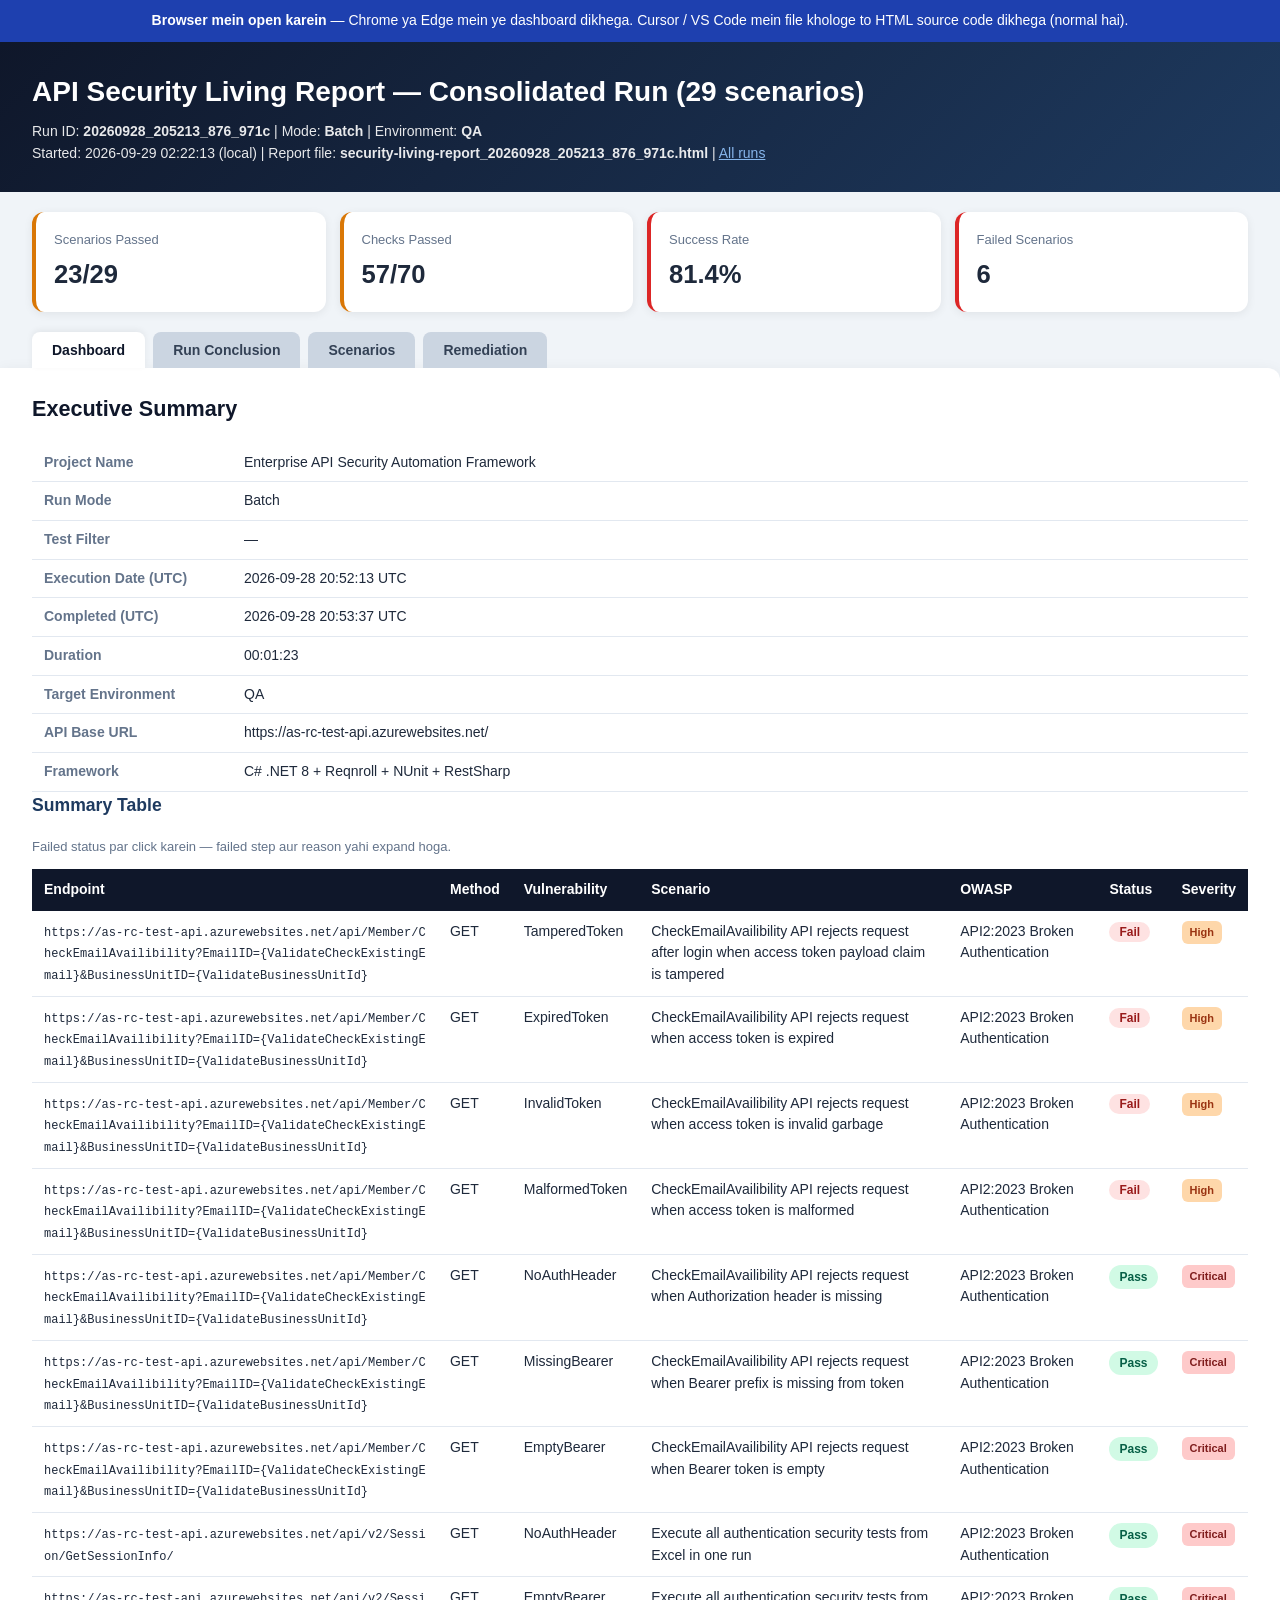
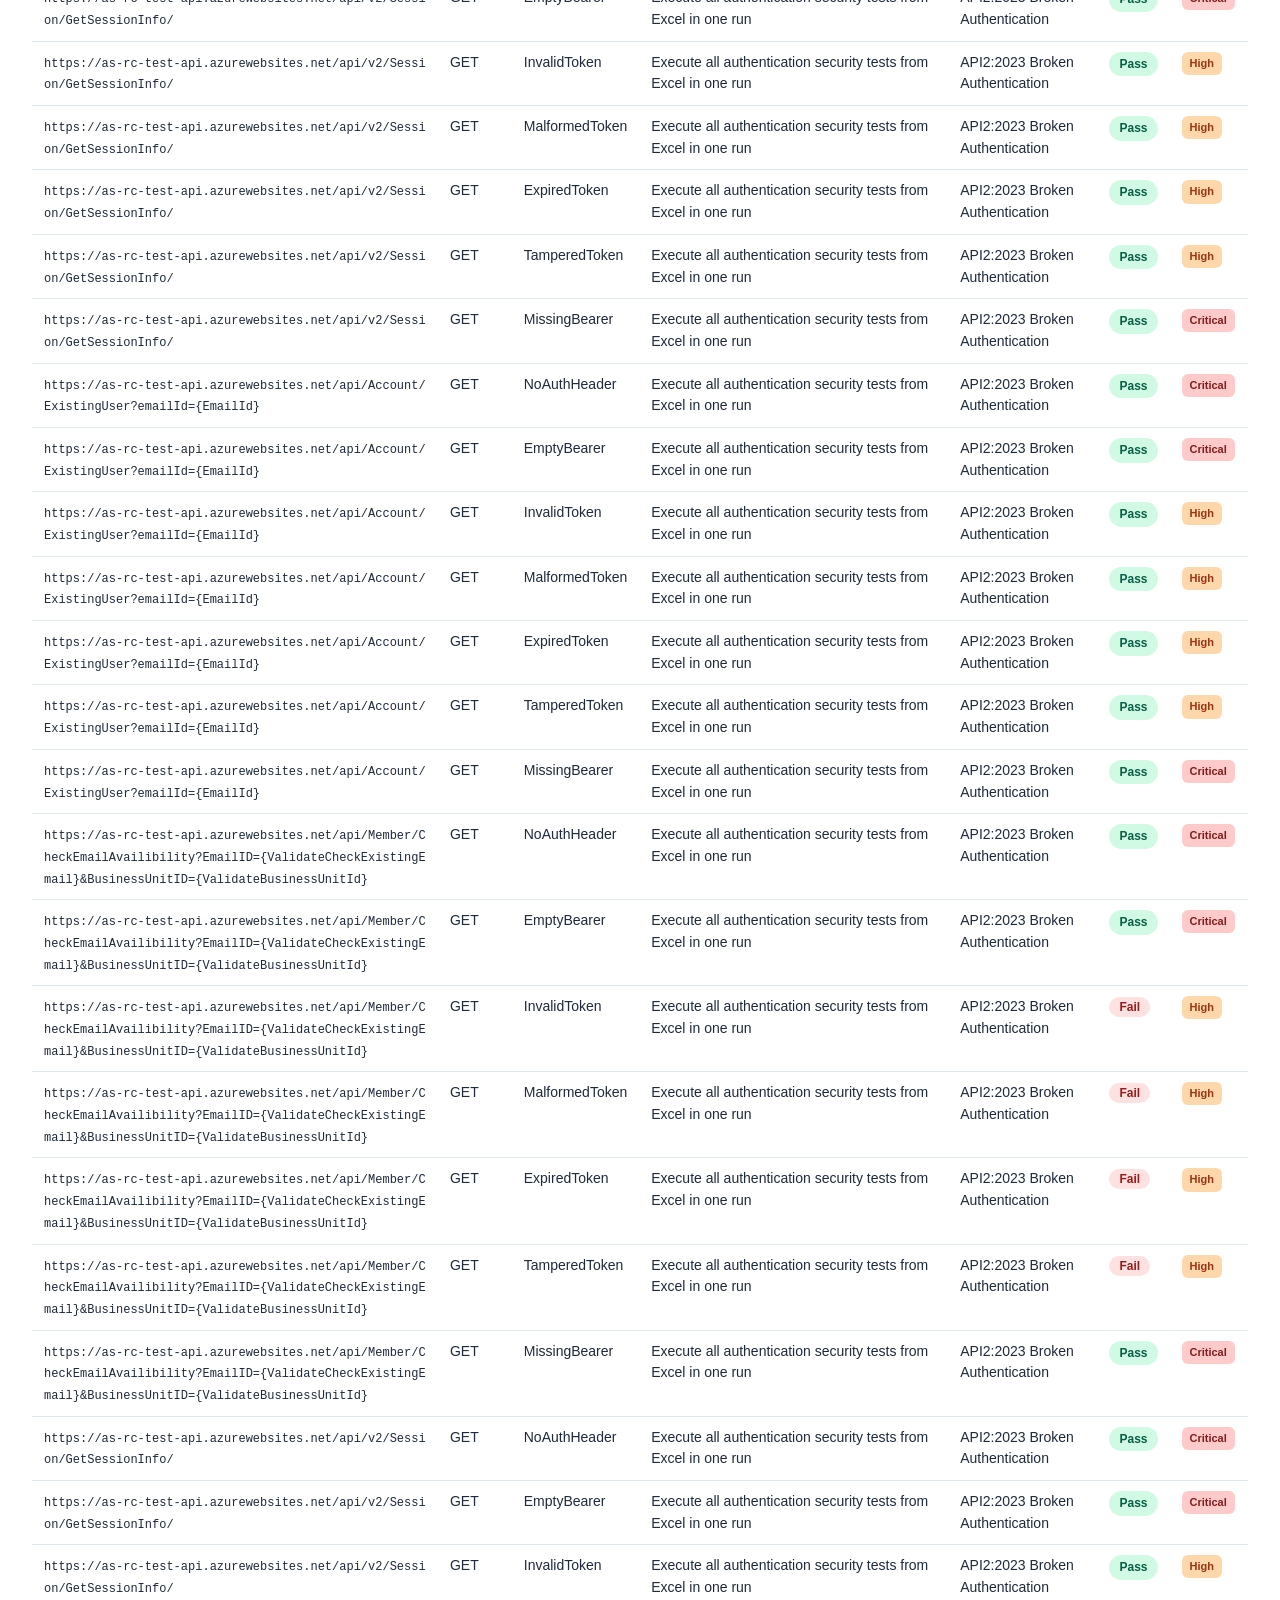
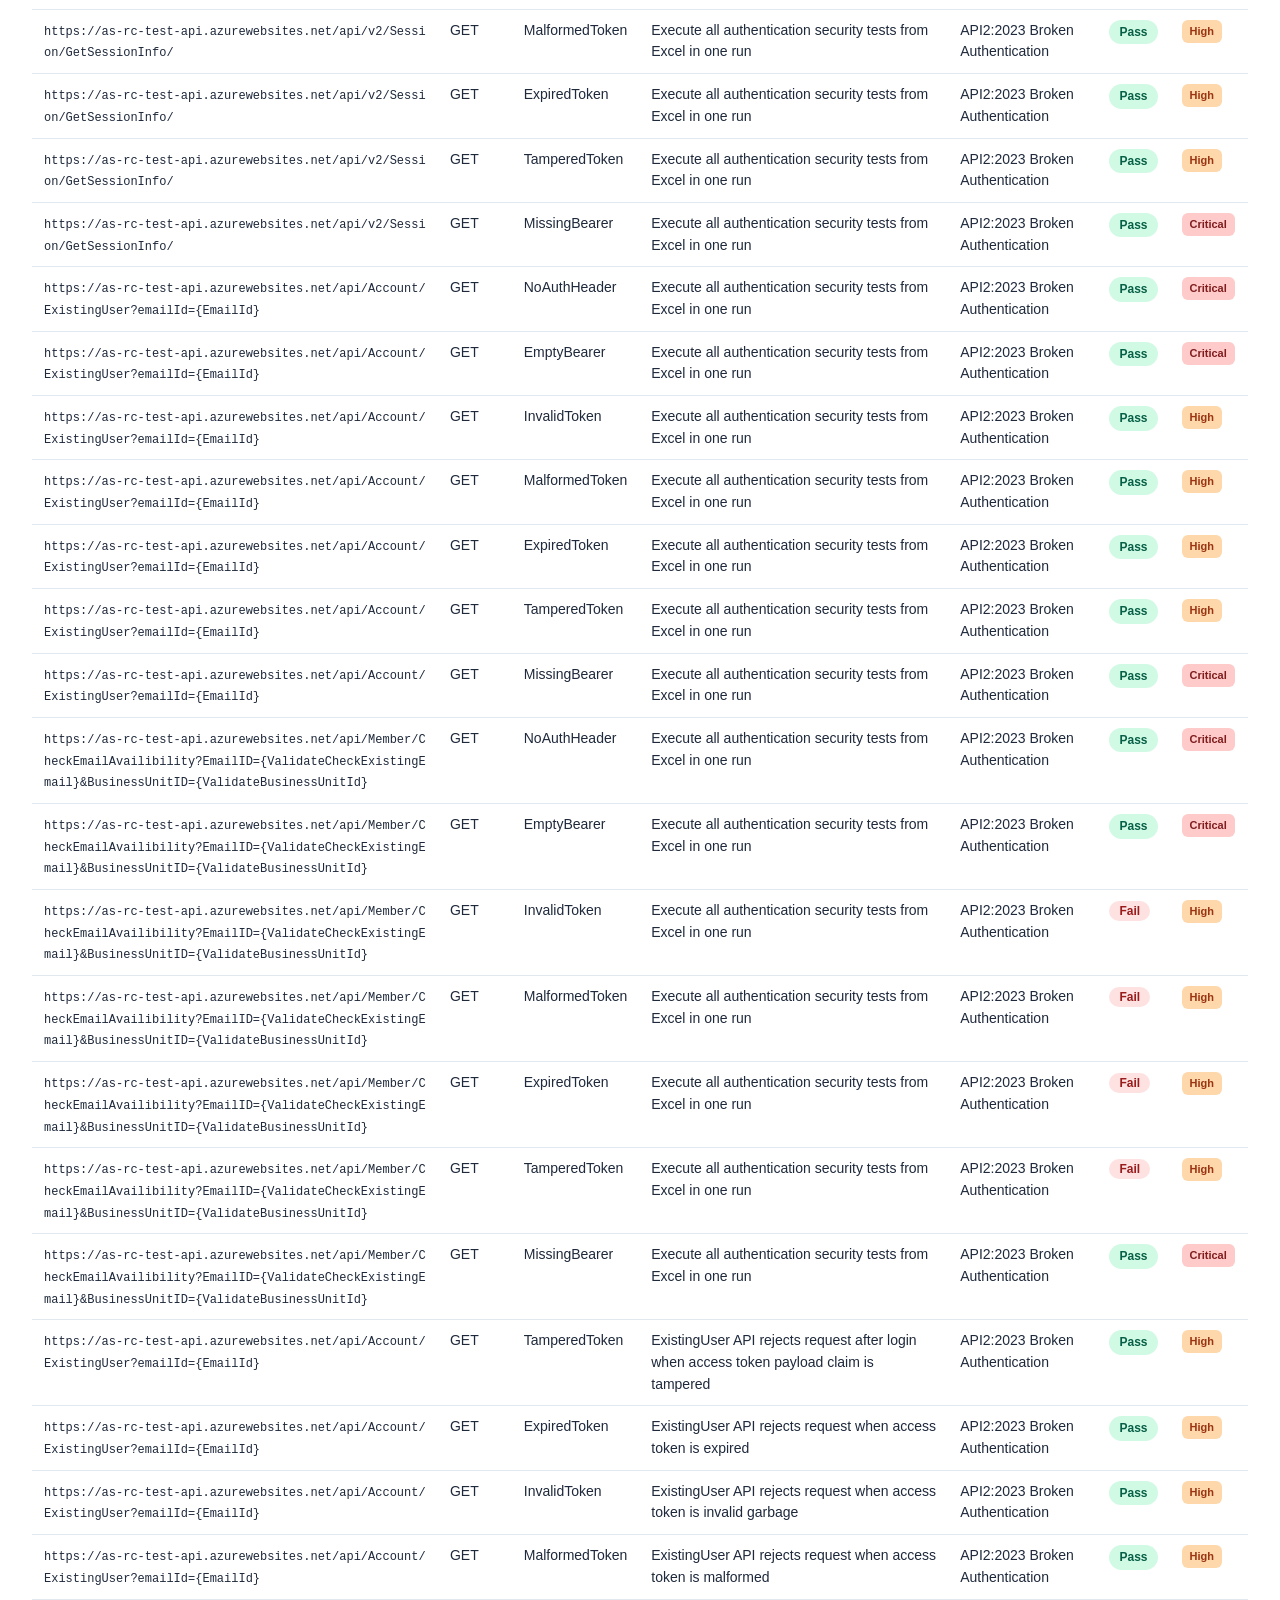
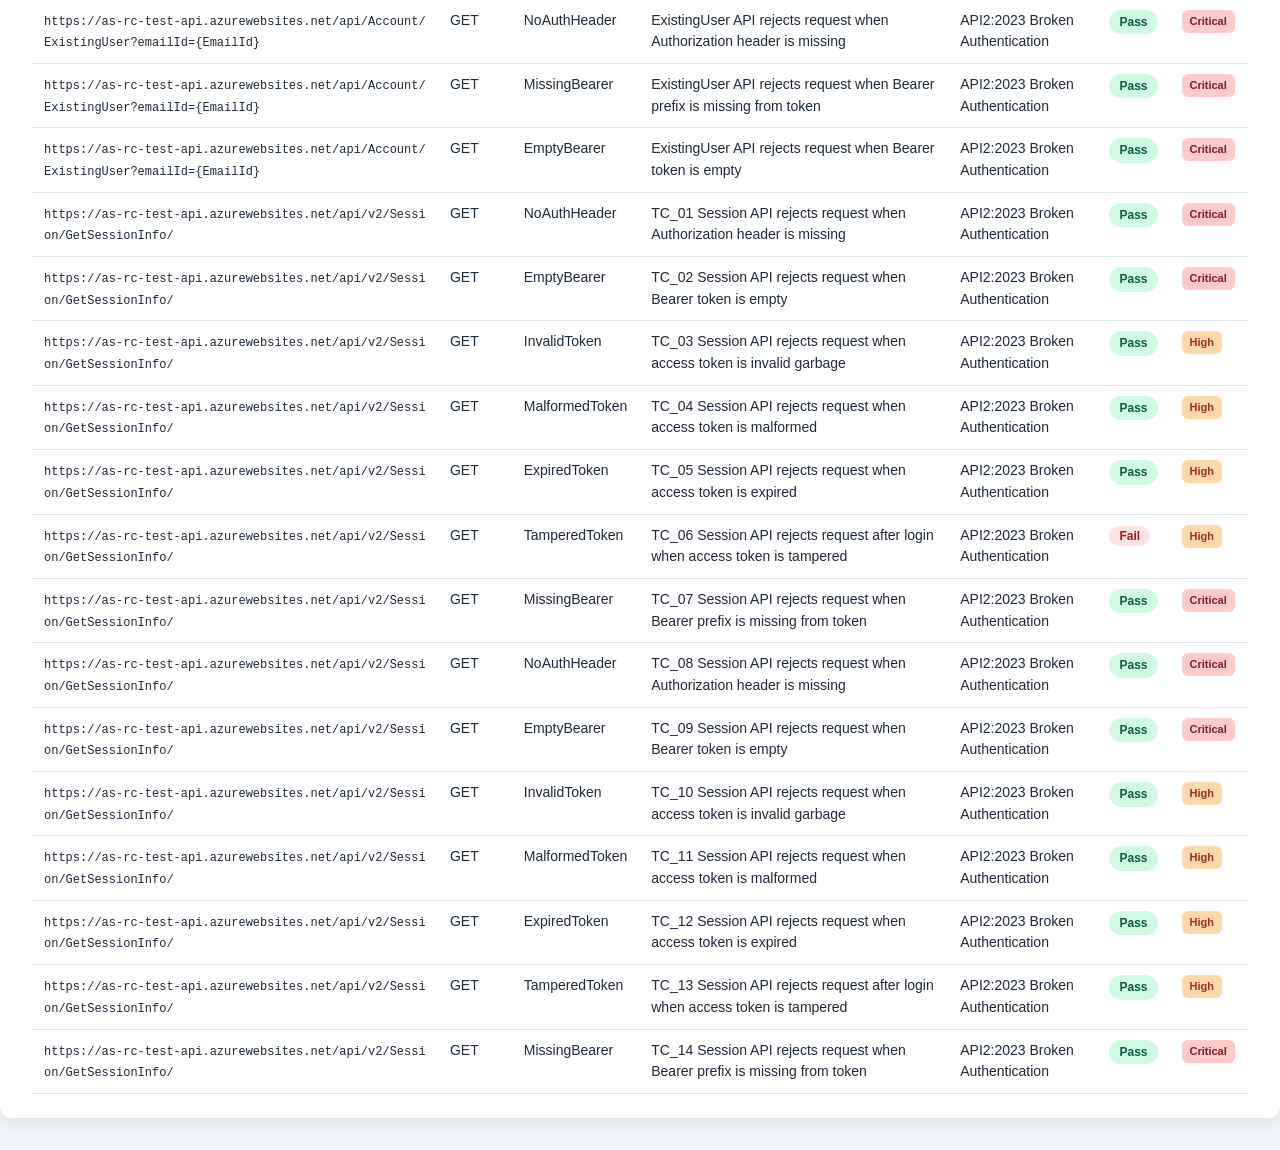
==== Reports/Security/LivingReport/latest.html @ 48eb46ee "fixed: Report templete and status info" ====
<!DOCTYPE html>
<html lang="en">
<head>
<meta charset="utf-8"/>
<meta name="viewport" content="width=device-width, initial-scale=1"/>
<title>Security Living Report — 20260928_205213_876_971c</title>
<style>
  :root { --bg:#f0f4f8; --card:#fff; --text:#1e293b; --muted:#64748b; --pass:#059669; --fail:#dc2626; --warn:#d97706; --border:#e2e8f0; }
  * { box-sizing: border-box; }
  body { font-family: "Segoe UI", Arial, sans-serif; margin: 0; background: var(--bg); color: var(--text); line-height: 1.55; }
  .top-banner { background: #1e40af; color: #fff; padding: 10px 24px; font-size: 14px; text-align: center; }
  .page-header { background: linear-gradient(135deg,#0f172a,#1e3a5f); color: #fff; padding: 28px 32px; }
  .page-header h1 { margin: 0 0 8px; font-size: 1.75rem; }
  .page-header .meta { margin: 0; opacity: .9; font-size: 14px; }
  .cards { display: grid; grid-template-columns: repeat(auto-fit,minmax(160px,1fr)); gap: 14px; padding: 20px 32px; max-width: 1400px; margin: 0 auto; }
  .stat-card { background: var(--card); border-radius: 12px; padding: 18px; box-shadow: 0 2px 10px rgba(0,0,0,.07); border-left: 4px solid var(--border); }
  .stat-card.pass { border-left-color: var(--pass); }
  .stat-card.fail { border-left-color: var(--fail); }
  .stat-card.warn { border-left-color: var(--warn); }
  .stat-card .label { font-size: 13px; color: var(--muted); margin-bottom: 4px; }
  .stat-card .value { font-size: 1.6rem; font-weight: 700; }
  .tabs { display: flex; gap: 8px; padding: 0 32px; max-width: 1400px; margin: 0 auto; flex-wrap: wrap; }
  .tab { border: none; background: #cbd5e1; color: #334155; padding: 10px 20px; border-radius: 8px 8px 0 0; cursor: pointer; font-size: 14px; font-weight: 600; }
  .tab.active { background: var(--card); color: #0f172a; box-shadow: 0 -2px 6px rgba(0,0,0,.06); }
  .panel { display: none; max-width: 1400px; margin: 0 auto 32px; padding: 24px 32px; background: var(--card); border-radius: 0 12px 12px 12px; box-shadow: 0 4px 16px rgba(0,0,0,.08); }
  .panel.active { display: block; }
  h2 { margin-top: 0; color: #0f172a; font-size: 1.35rem; }
  h3 { color: #1e3a5f; font-size: 1.1rem; margin-top: 0; }
  .meta-table, .data-table { width: 100%; border-collapse: collapse; font-size: 14px; }
  .meta-table td { padding: 8px 12px; border-bottom: 1px solid var(--border); }
  .meta-table td:first-child { font-weight: 600; width: 200px; color: var(--muted); }
  .table-wrap { overflow-x: auto; margin-top: 12px; }
  .data-table th { background: #0f172a; color: #fff; padding: 10px 12px; text-align: left; white-space: nowrap; }
  .data-table td { padding: 10px 12px; border-bottom: 1px solid var(--border); vertical-align: top; }
  .data-table tr:hover td { background: #f8fafc; }
  .data-table .endpoint code { font-size: 12px; word-break: break-all; }
  .status-pill { display: inline-block; padding: 3px 10px; border-radius: 999px; font-size: 12px; font-weight: 700; }
  .status-pill.pass { background: #d1fae5; color: #065f46; }
  .status-pill.fail { background: #fee2e2; color: #991b1b; }
  .sev-badge { display: inline-block; padding: 3px 8px; border-radius: 6px; font-size: 11px; font-weight: 700; }
  .sev-badge.critical { background: #fecaca; color: #7f1d1d; }
  .sev-badge.high { background: #fed7aa; color: #9a3412; }
  .sev-badge.medium { background: #fef08a; color: #854d0e; }
  .sev-badge.low { background: #dcfce7; color: #166534; }
  .scenario-card { border: 1px solid var(--border); border-radius: 10px; padding: 16px 20px; margin-bottom: 16px; background: #fafbfc; }
  .scenario-card.fail { border-left: 4px solid var(--fail); }
  .scenario-card.pass { border-left: 4px solid var(--pass); }
  .scenario-meta { list-style: none; padding: 0; margin: 0 0 12px; font-size: 14px; }
  .scenario-meta li { margin: 4px 0; }
  .step-list { margin: 0; padding-left: 20px; font-size: 14px; }
  .step-list li { margin-bottom: 8px; }
  .step-ok::marker { content: "✅ "; }
  .step-fail::marker { content: "❌ "; }
  .result-box { background: #fff; border: 1px solid var(--border); border-radius: 8px; padding: 12px; margin-top: 10px; font-size: 14px; }
  details.remediation-block { border: 1px solid var(--border); border-radius: 10px; margin-bottom: 14px; background: #fff; }
  details.remediation-block summary { cursor: pointer; padding: 14px 18px; font-weight: 600; background: #f1f5f9; border-radius: 10px; }
  details.remediation-block[open] summary { border-radius: 10px 10px 0 0; border-bottom: 1px solid var(--border); }
  details.remediation-block .inner { padding: 16px 18px; }
  pre.code-block { background: #0f172a; color: #e2e8f0; padding: 14px; border-radius: 8px; overflow: auto; font-size: 12px; line-height: 1.45; margin: 8px 0 16px; white-space: pre-wrap; }
  .code-label { font-size: 13px; font-weight: 700; margin: 12px 0 6px; color: var(--muted); }
  .empty-state { color: var(--muted); font-style: italic; padding: 16px; }
  .fail-reason { color: var(--fail); font-size: 13px; margin-top: 4px; display: block; }
  .conclusion-verdict { font-size: 1.2rem; font-weight: 700; margin: 12px 0; }
  .conclusion-footer { margin-top: 24px; color: var(--muted); font-size: 14px; }
  .table-hint { font-size: 13px; color: var(--muted); margin: 0 0 10px; }
  .status-pill.fail-toggle { cursor: pointer; border: none; font-family: inherit; }
  .status-pill.fail-toggle:hover { filter: brightness(0.95); }
  .status-pill.fail-toggle[aria-expanded="true"] { outline: 2px solid #991b1b; }
  .fail-detail-row td { background: #fef2f2; padding: 12px 16px; }
  .fail-detail-box { font-size: 13px; line-height: 1.5; margin: 0; }
  .fail-detail-box dt { font-weight: 600; color: var(--muted); margin-top: 6px; }
  .fail-detail-box dt:first-child { margin-top: 0; }
  .fail-detail-box dd { margin: 2px 0 0; }
</style>
</head>
<body>
<div class="top-banner">
  <strong>Browser mein open karein</strong> — Chrome ya Edge mein ye dashboard dikhega.
  Cursor / VS Code mein file khologe to HTML source code dikhega (normal hai).
</div>
<header class="page-header">
<h1>API Security Living Report — Consolidated Run (29 scenarios)</h1>
<p class="meta">Run ID: <strong>20260928_205213_876_971c</strong> | Mode: <strong>Batch</strong> | Environment: <strong>QA</strong></p>
<p class="meta">Started: 2026-09-29 02:22:13 (local) | Report file: <strong>security-living-report_20260928_205213_876_971c.html</strong> | <a href="index.html" style="color:#93c5fd">All runs</a></p>
</header>
<div class="cards">
<div class="stat-card warn"><div class="label">Scenarios Passed</div><div class="value">23/29</div></div>
<div class="stat-card warn"><div class="label">Checks Passed</div><div class="value">57/70</div></div>
<div class="stat-card fail"><div class="label">Success Rate</div><div class="value">81.4%</div></div>
<div class="stat-card fail"><div class="label">Failed Scenarios</div><div class="value">6</div></div>
</div>
<nav class="tabs" role="tablist">
<button type="button" class="tab active" data-panel="panel-dashboard">Dashboard</button>
<button type="button" class="tab" data-panel="panel-conclusion">Run Conclusion</button>
<button type="button" class="tab" data-panel="panel-scenarios">Scenarios</button>
<button type="button" class="tab" data-panel="panel-remediation">Remediation</button>
</nav>
<section id="panel-dashboard" class="panel active">
<h2>Executive Summary</h2>
<table class="meta-table"><tbody>
<tr><td>Project Name</td><td>Enterprise API Security Automation Framework</td></tr>
<tr><td>Run Mode</td><td>Batch</td></tr>
<tr><td>Test Filter</td><td>—</td></tr>
<tr><td>Execution Date (UTC)</td><td>2026-09-28 20:52:13 UTC</td></tr>
<tr><td>Completed (UTC)</td><td>2026-09-28 20:53:37 UTC</td></tr>
<tr><td>Duration</td><td>00:01:23</td></tr>
<tr><td>Target Environment</td><td>QA</td></tr>
<tr><td>API Base URL</td><td>https://as-rc-test-api.azurewebsites.net/</td></tr>
<tr><td>Framework</td><td>C# .NET 8 + Reqnroll + NUnit + RestSharp</td></tr>
</tbody></table>
<h3>Summary Table</h3>
<p class="table-hint">Failed status par click karein — failed step aur reason yahi expand hoga.</p>
<div class="table-wrap"><table class="data-table"><thead><tr>
<th>Endpoint</th><th>Method</th><th>Vulnerability</th><th>Scenario</th><th>OWASP</th><th>Status</th><th>Severity</th>
</tr></thead><tbody>
<tr class="data-row">
<td class="endpoint"><code>https://as-rc-test-api.azurewebsites.net/api/Member/CheckEmailAvailibility?EmailID={ValidateCheckExistingEmail}&amp;BusinessUnitID={ValidateBusinessUnitId}</code></td>
<td>GET</td>
<td>TamperedToken</td>
<td>CheckEmailAvailibility API rejects request after login when access token payload claim is tampered</td>
<td>API2:2023 Broken Authentication</td>
<td><button type="button" class="status-pill fail fail-toggle" aria-expanded="false" aria-controls="fail-detail-0" data-fail-toggle="fail-detail-0">Fail</button></td>
<td><span class="sev-badge high">High</span></td>
</tr>
<tr id="fail-detail-0" class="fail-detail-row" hidden>
<td colspan="7">
<dl class="fail-detail-box">
<dt>Failed Step</dt><dd>Then all authorization executions should pass</dd>
<dt>Reason</dt><dd>Expected HTTP [401], got 200. Body={&quot;IsAvailableUserEmail&quot;:false,&quot;MemberId&quot;:&quot;46867269-f480-49b0-9459-06a9586250fc&quot;,&quot;IsSameBusinessUnitMemebr&quot;:true}</dd>
<dt>Expected / Actual</dt><dd><code>401/200</code></dd>
</dl></td></tr>
<tr class="data-row">
<td class="endpoint"><code>https://as-rc-test-api.azurewebsites.net/api/Member/CheckEmailAvailibility?EmailID={ValidateCheckExistingEmail}&amp;BusinessUnitID={ValidateBusinessUnitId}</code></td>
<td>GET</td>
<td>ExpiredToken</td>
<td>CheckEmailAvailibility API rejects request when access token is expired</td>
<td>API2:2023 Broken Authentication</td>
<td><button type="button" class="status-pill fail fail-toggle" aria-expanded="false" aria-controls="fail-detail-1" data-fail-toggle="fail-detail-1">Fail</button></td>
<td><span class="sev-badge high">High</span></td>
</tr>
<tr id="fail-detail-1" class="fail-detail-row" hidden>
<td colspan="7">
<dl class="fail-detail-box">
<dt>Failed Step</dt><dd>Then all authorization executions should pass</dd>
<dt>Reason</dt><dd>Expected HTTP [401], got 200. Body={&quot;IsAvailableUserEmail&quot;:false,&quot;MemberId&quot;:&quot;46867269-f480-49b0-9459-06a9586250fc&quot;,&quot;IsSameBusinessUnitMemebr&quot;:true}</dd>
<dt>Expected / Actual</dt><dd><code>401/200</code></dd>
</dl></td></tr>
<tr class="data-row">
<td class="endpoint"><code>https://as-rc-test-api.azurewebsites.net/api/Member/CheckEmailAvailibility?EmailID={ValidateCheckExistingEmail}&amp;BusinessUnitID={ValidateBusinessUnitId}</code></td>
<td>GET</td>
<td>InvalidToken</td>
<td>CheckEmailAvailibility API rejects request when access token is invalid garbage</td>
<td>API2:2023 Broken Authentication</td>
<td><button type="button" class="status-pill fail fail-toggle" aria-expanded="false" aria-controls="fail-detail-2" data-fail-toggle="fail-detail-2">Fail</button></td>
<td><span class="sev-badge high">High</span></td>
</tr>
<tr id="fail-detail-2" class="fail-detail-row" hidden>
<td colspan="7">
<dl class="fail-detail-box">
<dt>Failed Step</dt><dd>Then all authorization executions should pass</dd>
<dt>Reason</dt><dd>Expected HTTP [401], got 200. Body={&quot;IsAvailableUserEmail&quot;:false,&quot;MemberId&quot;:&quot;46867269-f480-49b0-9459-06a9586250fc&quot;,&quot;IsSameBusinessUnitMemebr&quot;:true}</dd>
<dt>Expected / Actual</dt><dd><code>401/200</code></dd>
</dl></td></tr>
<tr class="data-row">
<td class="endpoint"><code>https://as-rc-test-api.azurewebsites.net/api/Member/CheckEmailAvailibility?EmailID={ValidateCheckExistingEmail}&amp;BusinessUnitID={ValidateBusinessUnitId}</code></td>
<td>GET</td>
<td>MalformedToken</td>
<td>CheckEmailAvailibility API rejects request when access token is malformed</td>
<td>API2:2023 Broken Authentication</td>
<td><button type="button" class="status-pill fail fail-toggle" aria-expanded="false" aria-controls="fail-detail-3" data-fail-toggle="fail-detail-3">Fail</button></td>
<td><span class="sev-badge high">High</span></td>
</tr>
<tr id="fail-detail-3" class="fail-detail-row" hidden>
<td colspan="7">
<dl class="fail-detail-box">
<dt>Failed Step</dt><dd>Then all authorization executions should pass</dd>
<dt>Reason</dt><dd>Expected HTTP [401], got 200. Body={&quot;IsAvailableUserEmail&quot;:false,&quot;MemberId&quot;:&quot;46867269-f480-49b0-9459-06a9586250fc&quot;,&quot;IsSameBusinessUnitMemebr&quot;:true}</dd>
<dt>Expected / Actual</dt><dd><code>401/200</code></dd>
</dl></td></tr>
<tr class="data-row">
<td class="endpoint"><code>https://as-rc-test-api.azurewebsites.net/api/Member/CheckEmailAvailibility?EmailID={ValidateCheckExistingEmail}&amp;BusinessUnitID={ValidateBusinessUnitId}</code></td>
<td>GET</td>
<td>NoAuthHeader</td>
<td>CheckEmailAvailibility API rejects request when Authorization header is missing</td>
<td>API2:2023 Broken Authentication</td>
<td><span class="status-pill pass">Pass</span></td>
<td><span class="sev-badge critical">Critical</span></td>
</tr>
<tr class="data-row">
<td class="endpoint"><code>https://as-rc-test-api.azurewebsites.net/api/Member/CheckEmailAvailibility?EmailID={ValidateCheckExistingEmail}&amp;BusinessUnitID={ValidateBusinessUnitId}</code></td>
<td>GET</td>
<td>MissingBearer</td>
<td>CheckEmailAvailibility API rejects request when Bearer prefix is missing from token</td>
<td>API2:2023 Broken Authentication</td>
<td><span class="status-pill pass">Pass</span></td>
<td><span class="sev-badge critical">Critical</span></td>
</tr>
<tr class="data-row">
<td class="endpoint"><code>https://as-rc-test-api.azurewebsites.net/api/Member/CheckEmailAvailibility?EmailID={ValidateCheckExistingEmail}&amp;BusinessUnitID={ValidateBusinessUnitId}</code></td>
<td>GET</td>
<td>EmptyBearer</td>
<td>CheckEmailAvailibility API rejects request when Bearer token is empty</td>
<td>API2:2023 Broken Authentication</td>
<td><span class="status-pill pass">Pass</span></td>
<td><span class="sev-badge critical">Critical</span></td>
</tr>
<tr class="data-row">
<td class="endpoint"><code>https://as-rc-test-api.azurewebsites.net/api/v2/Session/GetSessionInfo/</code></td>
<td>GET</td>
<td>NoAuthHeader</td>
<td>Execute all authentication security tests from Excel in one run</td>
<td>API2:2023 Broken Authentication</td>
<td><span class="status-pill pass">Pass</span></td>
<td><span class="sev-badge critical">Critical</span></td>
</tr>
<tr class="data-row">
<td class="endpoint"><code>https://as-rc-test-api.azurewebsites.net/api/v2/Session/GetSessionInfo/</code></td>
<td>GET</td>
<td>EmptyBearer</td>
<td>Execute all authentication security tests from Excel in one run</td>
<td>API2:2023 Broken Authentication</td>
<td><span class="status-pill pass">Pass</span></td>
<td><span class="sev-badge critical">Critical</span></td>
</tr>
<tr class="data-row">
<td class="endpoint"><code>https://as-rc-test-api.azurewebsites.net/api/v2/Session/GetSessionInfo/</code></td>
<td>GET</td>
<td>InvalidToken</td>
<td>Execute all authentication security tests from Excel in one run</td>
<td>API2:2023 Broken Authentication</td>
<td><span class="status-pill pass">Pass</span></td>
<td><span class="sev-badge high">High</span></td>
</tr>
<tr class="data-row">
<td class="endpoint"><code>https://as-rc-test-api.azurewebsites.net/api/v2/Session/GetSessionInfo/</code></td>
<td>GET</td>
<td>MalformedToken</td>
<td>Execute all authentication security tests from Excel in one run</td>
<td>API2:2023 Broken Authentication</td>
<td><span class="status-pill pass">Pass</span></td>
<td><span class="sev-badge high">High</span></td>
</tr>
<tr class="data-row">
<td class="endpoint"><code>https://as-rc-test-api.azurewebsites.net/api/v2/Session/GetSessionInfo/</code></td>
<td>GET</td>
<td>ExpiredToken</td>
<td>Execute all authentication security tests from Excel in one run</td>
<td>API2:2023 Broken Authentication</td>
<td><span class="status-pill pass">Pass</span></td>
<td><span class="sev-badge high">High</span></td>
</tr>
<tr class="data-row">
<td class="endpoint"><code>https://as-rc-test-api.azurewebsites.net/api/v2/Session/GetSessionInfo/</code></td>
<td>GET</td>
<td>TamperedToken</td>
<td>Execute all authentication security tests from Excel in one run</td>
<td>API2:2023 Broken Authentication</td>
<td><span class="status-pill pass">Pass</span></td>
<td><span class="sev-badge high">High</span></td>
</tr>
<tr class="data-row">
<td class="endpoint"><code>https://as-rc-test-api.azurewebsites.net/api/v2/Session/GetSessionInfo/</code></td>
<td>GET</td>
<td>MissingBearer</td>
<td>Execute all authentication security tests from Excel in one run</td>
<td>API2:2023 Broken Authentication</td>
<td><span class="status-pill pass">Pass</span></td>
<td><span class="sev-badge critical">Critical</span></td>
</tr>
<tr class="data-row">
<td class="endpoint"><code>https://as-rc-test-api.azurewebsites.net/api/Account/ExistingUser?emailId={EmailId}</code></td>
<td>GET</td>
<td>NoAuthHeader</td>
<td>Execute all authentication security tests from Excel in one run</td>
<td>API2:2023 Broken Authentication</td>
<td><span class="status-pill pass">Pass</span></td>
<td><span class="sev-badge critical">Critical</span></td>
</tr>
<tr class="data-row">
<td class="endpoint"><code>https://as-rc-test-api.azurewebsites.net/api/Account/ExistingUser?emailId={EmailId}</code></td>
<td>GET</td>
<td>EmptyBearer</td>
<td>Execute all authentication security tests from Excel in one run</td>
<td>API2:2023 Broken Authentication</td>
<td><span class="status-pill pass">Pass</span></td>
<td><span class="sev-badge critical">Critical</span></td>
</tr>
<tr class="data-row">
<td class="endpoint"><code>https://as-rc-test-api.azurewebsites.net/api/Account/ExistingUser?emailId={EmailId}</code></td>
<td>GET</td>
<td>InvalidToken</td>
<td>Execute all authentication security tests from Excel in one run</td>
<td>API2:2023 Broken Authentication</td>
<td><span class="status-pill pass">Pass</span></td>
<td><span class="sev-badge high">High</span></td>
</tr>
<tr class="data-row">
<td class="endpoint"><code>https://as-rc-test-api.azurewebsites.net/api/Account/ExistingUser?emailId={EmailId}</code></td>
<td>GET</td>
<td>MalformedToken</td>
<td>Execute all authentication security tests from Excel in one run</td>
<td>API2:2023 Broken Authentication</td>
<td><span class="status-pill pass">Pass</span></td>
<td><span class="sev-badge high">High</span></td>
</tr>
<tr class="data-row">
<td class="endpoint"><code>https://as-rc-test-api.azurewebsites.net/api/Account/ExistingUser?emailId={EmailId}</code></td>
<td>GET</td>
<td>ExpiredToken</td>
<td>Execute all authentication security tests from Excel in one run</td>
<td>API2:2023 Broken Authentication</td>
<td><span class="status-pill pass">Pass</span></td>
<td><span class="sev-badge high">High</span></td>
</tr>
<tr class="data-row">
<td class="endpoint"><code>https://as-rc-test-api.azurewebsites.net/api/Account/ExistingUser?emailId={EmailId}</code></td>
<td>GET</td>
<td>TamperedToken</td>
<td>Execute all authentication security tests from Excel in one run</td>
<td>API2:2023 Broken Authentication</td>
<td><span class="status-pill pass">Pass</span></td>
<td><span class="sev-badge high">High</span></td>
</tr>
<tr class="data-row">
<td class="endpoint"><code>https://as-rc-test-api.azurewebsites.net/api/Account/ExistingUser?emailId={EmailId}</code></td>
<td>GET</td>
<td>MissingBearer</td>
<td>Execute all authentication security tests from Excel in one run</td>
<td>API2:2023 Broken Authentication</td>
<td><span class="status-pill pass">Pass</span></td>
<td><span class="sev-badge critical">Critical</span></td>
</tr>
<tr class="data-row">
<td class="endpoint"><code>https://as-rc-test-api.azurewebsites.net/api/Member/CheckEmailAvailibility?EmailID={ValidateCheckExistingEmail}&amp;BusinessUnitID={ValidateBusinessUnitId}</code></td>
<td>GET</td>
<td>NoAuthHeader</td>
<td>Execute all authentication security tests from Excel in one run</td>
<td>API2:2023 Broken Authentication</td>
<td><span class="status-pill pass">Pass</span></td>
<td><span class="sev-badge critical">Critical</span></td>
</tr>
<tr class="data-row">
<td class="endpoint"><code>https://as-rc-test-api.azurewebsites.net/api/Member/CheckEmailAvailibility?EmailID={ValidateCheckExistingEmail}&amp;BusinessUnitID={ValidateBusinessUnitId}</code></td>
<td>GET</td>
<td>EmptyBearer</td>
<td>Execute all authentication security tests from Excel in one run</td>
<td>API2:2023 Broken Authentication</td>
<td><span class="status-pill pass">Pass</span></td>
<td><span class="sev-badge critical">Critical</span></td>
</tr>
<tr class="data-row">
<td class="endpoint"><code>https://as-rc-test-api.azurewebsites.net/api/Member/CheckEmailAvailibility?EmailID={ValidateCheckExistingEmail}&amp;BusinessUnitID={ValidateBusinessUnitId}</code></td>
<td>GET</td>
<td>InvalidToken</td>
<td>Execute all authentication security tests from Excel in one run</td>
<td>API2:2023 Broken Authentication</td>
<td><button type="button" class="status-pill fail fail-toggle" aria-expanded="false" aria-controls="fail-detail-23" data-fail-toggle="fail-detail-23">Fail</button></td>
<td><span class="sev-badge high">High</span></td>
</tr>
<tr id="fail-detail-23" class="fail-detail-row" hidden>
<td colspan="7">
<dl class="fail-detail-box">
<dt>Failed Step</dt><dd>Then all authorization executions should pass</dd>
<dt>Reason</dt><dd>Expected HTTP [401], got 200. Scenario=InvalidToken. Body={&quot;IsAvailableUserEmail&quot;:false,&quot;MemberId&quot;:&quot;46867269-f480-49b0-9459-06a9586250fc&quot;,&quot;IsSameBusinessUnitMemebr&quot;:true}</dd>
<dt>Expected / Actual</dt><dd><code>401/200</code></dd>
</dl></td></tr>
<tr class="data-row">
<td class="endpoint"><code>https://as-rc-test-api.azurewebsites.net/api/Member/CheckEmailAvailibility?EmailID={ValidateCheckExistingEmail}&amp;BusinessUnitID={ValidateBusinessUnitId}</code></td>
<td>GET</td>
<td>MalformedToken</td>
<td>Execute all authentication security tests from Excel in one run</td>
<td>API2:2023 Broken Authentication</td>
<td><button type="button" class="status-pill fail fail-toggle" aria-expanded="false" aria-controls="fail-detail-24" data-fail-toggle="fail-detail-24">Fail</button></td>
<td><span class="sev-badge high">High</span></td>
</tr>
<tr id="fail-detail-24" class="fail-detail-row" hidden>
<td colspan="7">
<dl class="fail-detail-box">
<dt>Failed Step</dt><dd>Then all authorization executions should pass</dd>
<dt>Reason</dt><dd>Expected HTTP [401], got 200. Scenario=InvalidToken. Body={&quot;IsAvailableUserEmail&quot;:false,&quot;MemberId&quot;:&quot;46867269-f480-49b0-9459-06a9586250fc&quot;,&quot;IsSameBusinessUnitMemebr&quot;:true}</dd>
<dt>Expected / Actual</dt><dd><code>401/200</code></dd>
<dt>Detail</dt><dd>Expected HTTP [401], got 200. Scenario=MalformedToken. Body={&quot;IsAvailableUserEmail&quot;:false,&quot;MemberId&quot;:&quot;46867269-f480-49b0-9459-06a9586250fc&quot;,&quot;IsSameBusinessUnitMemebr&quot;:true}</dd>
</dl></td></tr>
<tr class="data-row">
<td class="endpoint"><code>https://as-rc-test-api.azurewebsites.net/api/Member/CheckEmailAvailibility?EmailID={ValidateCheckExistingEmail}&amp;BusinessUnitID={ValidateBusinessUnitId}</code></td>
<td>GET</td>
<td>ExpiredToken</td>
<td>Execute all authentication security tests from Excel in one run</td>
<td>API2:2023 Broken Authentication</td>
<td><button type="button" class="status-pill fail fail-toggle" aria-expanded="false" aria-controls="fail-detail-25" data-fail-toggle="fail-detail-25">Fail</button></td>
<td><span class="sev-badge high">High</span></td>
</tr>
<tr id="fail-detail-25" class="fail-detail-row" hidden>
<td colspan="7">
<dl class="fail-detail-box">
<dt>Failed Step</dt><dd>Then all authorization executions should pass</dd>
<dt>Reason</dt><dd>Expected HTTP [401], got 200. Scenario=InvalidToken. Body={&quot;IsAvailableUserEmail&quot;:false,&quot;MemberId&quot;:&quot;46867269-f480-49b0-9459-06a9586250fc&quot;,&quot;IsSameBusinessUnitMemebr&quot;:true}</dd>
<dt>Expected / Actual</dt><dd><code>401/200</code></dd>
<dt>Detail</dt><dd>Expected HTTP [401], got 200. Scenario=ExpiredToken. Body={&quot;IsAvailableUserEmail&quot;:false,&quot;MemberId&quot;:&quot;46867269-f480-49b0-9459-06a9586250fc&quot;,&quot;IsSameBusinessUnitMemebr&quot;:true}</dd>
</dl></td></tr>
<tr class="data-row">
<td class="endpoint"><code>https://as-rc-test-api.azurewebsites.net/api/Member/CheckEmailAvailibility?EmailID={ValidateCheckExistingEmail}&amp;BusinessUnitID={ValidateBusinessUnitId}</code></td>
<td>GET</td>
<td>TamperedToken</td>
<td>Execute all authentication security tests from Excel in one run</td>
<td>API2:2023 Broken Authentication</td>
<td><button type="button" class="status-pill fail fail-toggle" aria-expanded="false" aria-controls="fail-detail-26" data-fail-toggle="fail-detail-26">Fail</button></td>
<td><span class="sev-badge high">High</span></td>
</tr>
<tr id="fail-detail-26" class="fail-detail-row" hidden>
<td colspan="7">
<dl class="fail-detail-box">
<dt>Failed Step</dt><dd>Then all authorization executions should pass</dd>
<dt>Reason</dt><dd>Expected HTTP [401], got 200. Scenario=InvalidToken. Body={&quot;IsAvailableUserEmail&quot;:false,&quot;MemberId&quot;:&quot;46867269-f480-49b0-9459-06a9586250fc&quot;,&quot;IsSameBusinessUnitMemebr&quot;:true}</dd>
<dt>Expected / Actual</dt><dd><code>401/200</code></dd>
<dt>Detail</dt><dd>Expected HTTP [401], got 200. Scenario=TamperedToken. Body={&quot;IsAvailableUserEmail&quot;:false,&quot;MemberId&quot;:&quot;46867269-f480-49b0-9459-06a9586250fc&quot;,&quot;IsSameBusinessUnitMemebr&quot;:true}</dd>
</dl></td></tr>
<tr class="data-row">
<td class="endpoint"><code>https://as-rc-test-api.azurewebsites.net/api/Member/CheckEmailAvailibility?EmailID={ValidateCheckExistingEmail}&amp;BusinessUnitID={ValidateBusinessUnitId}</code></td>
<td>GET</td>
<td>MissingBearer</td>
<td>Execute all authentication security tests from Excel in one run</td>
<td>API2:2023 Broken Authentication</td>
<td><span class="status-pill pass">Pass</span></td>
<td><span class="sev-badge critical">Critical</span></td>
</tr>
<tr class="data-row">
<td class="endpoint"><code>https://as-rc-test-api.azurewebsites.net/api/v2/Session/GetSessionInfo/</code></td>
<td>GET</td>
<td>NoAuthHeader</td>
<td>Execute all authentication security tests from Excel in one run</td>
<td>API2:2023 Broken Authentication</td>
<td><span class="status-pill pass">Pass</span></td>
<td><span class="sev-badge critical">Critical</span></td>
</tr>
<tr class="data-row">
<td class="endpoint"><code>https://as-rc-test-api.azurewebsites.net/api/v2/Session/GetSessionInfo/</code></td>
<td>GET</td>
<td>EmptyBearer</td>
<td>Execute all authentication security tests from Excel in one run</td>
<td>API2:2023 Broken Authentication</td>
<td><span class="status-pill pass">Pass</span></td>
<td><span class="sev-badge critical">Critical</span></td>
</tr>
<tr class="data-row">
<td class="endpoint"><code>https://as-rc-test-api.azurewebsites.net/api/v2/Session/GetSessionInfo/</code></td>
<td>GET</td>
<td>InvalidToken</td>
<td>Execute all authentication security tests from Excel in one run</td>
<td>API2:2023 Broken Authentication</td>
<td><span class="status-pill pass">Pass</span></td>
<td><span class="sev-badge high">High</span></td>
</tr>
<tr class="data-row">
<td class="endpoint"><code>https://as-rc-test-api.azurewebsites.net/api/v2/Session/GetSessionInfo/</code></td>
<td>GET</td>
<td>MalformedToken</td>
<td>Execute all authentication security tests from Excel in one run</td>
<td>API2:2023 Broken Authentication</td>
<td><span class="status-pill pass">Pass</span></td>
<td><span class="sev-badge high">High</span></td>
</tr>
<tr class="data-row">
<td class="endpoint"><code>https://as-rc-test-api.azurewebsites.net/api/v2/Session/GetSessionInfo/</code></td>
<td>GET</td>
<td>ExpiredToken</td>
<td>Execute all authentication security tests from Excel in one run</td>
<td>API2:2023 Broken Authentication</td>
<td><span class="status-pill pass">Pass</span></td>
<td><span class="sev-badge high">High</span></td>
</tr>
<tr class="data-row">
<td class="endpoint"><code>https://as-rc-test-api.azurewebsites.net/api/v2/Session/GetSessionInfo/</code></td>
<td>GET</td>
<td>TamperedToken</td>
<td>Execute all authentication security tests from Excel in one run</td>
<td>API2:2023 Broken Authentication</td>
<td><span class="status-pill pass">Pass</span></td>
<td><span class="sev-badge high">High</span></td>
</tr>
<tr class="data-row">
<td class="endpoint"><code>https://as-rc-test-api.azurewebsites.net/api/v2/Session/GetSessionInfo/</code></td>
<td>GET</td>
<td>MissingBearer</td>
<td>Execute all authentication security tests from Excel in one run</td>
<td>API2:2023 Broken Authentication</td>
<td><span class="status-pill pass">Pass</span></td>
<td><span class="sev-badge critical">Critical</span></td>
</tr>
<tr class="data-row">
<td class="endpoint"><code>https://as-rc-test-api.azurewebsites.net/api/Account/ExistingUser?emailId={EmailId}</code></td>
<td>GET</td>
<td>NoAuthHeader</td>
<td>Execute all authentication security tests from Excel in one run</td>
<td>API2:2023 Broken Authentication</td>
<td><span class="status-pill pass">Pass</span></td>
<td><span class="sev-badge critical">Critical</span></td>
</tr>
<tr class="data-row">
<td class="endpoint"><code>https://as-rc-test-api.azurewebsites.net/api/Account/ExistingUser?emailId={EmailId}</code></td>
<td>GET</td>
<td>EmptyBearer</td>
<td>Execute all authentication security tests from Excel in one run</td>
<td>API2:2023 Broken Authentication</td>
<td><span class="status-pill pass">Pass</span></td>
<td><span class="sev-badge critical">Critical</span></td>
</tr>
<tr class="data-row">
<td class="endpoint"><code>https://as-rc-test-api.azurewebsites.net/api/Account/ExistingUser?emailId={EmailId}</code></td>
<td>GET</td>
<td>InvalidToken</td>
<td>Execute all authentication security tests from Excel in one run</td>
<td>API2:2023 Broken Authentication</td>
<td><span class="status-pill pass">Pass</span></td>
<td><span class="sev-badge high">High</span></td>
</tr>
<tr class="data-row">
<td class="endpoint"><code>https://as-rc-test-api.azurewebsites.net/api/Account/ExistingUser?emailId={EmailId}</code></td>
<td>GET</td>
<td>MalformedToken</td>
<td>Execute all authentication security tests from Excel in one run</td>
<td>API2:2023 Broken Authentication</td>
<td><span class="status-pill pass">Pass</span></td>
<td><span class="sev-badge high">High</span></td>
</tr>
<tr class="data-row">
<td class="endpoint"><code>https://as-rc-test-api.azurewebsites.net/api/Account/ExistingUser?emailId={EmailId}</code></td>
<td>GET</td>
<td>ExpiredToken</td>
<td>Execute all authentication security tests from Excel in one run</td>
<td>API2:2023 Broken Authentication</td>
<td><span class="status-pill pass">Pass</span></td>
<td><span class="sev-badge high">High</span></td>
</tr>
<tr class="data-row">
<td class="endpoint"><code>https://as-rc-test-api.azurewebsites.net/api/Account/ExistingUser?emailId={EmailId}</code></td>
<td>GET</td>
<td>TamperedToken</td>
<td>Execute all authentication security tests from Excel in one run</td>
<td>API2:2023 Broken Authentication</td>
<td><span class="status-pill pass">Pass</span></td>
<td><span class="sev-badge high">High</span></td>
</tr>
<tr class="data-row">
<td class="endpoint"><code>https://as-rc-test-api.azurewebsites.net/api/Account/ExistingUser?emailId={EmailId}</code></td>
<td>GET</td>
<td>MissingBearer</td>
<td>Execute all authentication security tests from Excel in one run</td>
<td>API2:2023 Broken Authentication</td>
<td><span class="status-pill pass">Pass</span></td>
<td><span class="sev-badge critical">Critical</span></td>
</tr>
<tr class="data-row">
<td class="endpoint"><code>https://as-rc-test-api.azurewebsites.net/api/Member/CheckEmailAvailibility?EmailID={ValidateCheckExistingEmail}&amp;BusinessUnitID={ValidateBusinessUnitId}</code></td>
<td>GET</td>
<td>NoAuthHeader</td>
<td>Execute all authentication security tests from Excel in one run</td>
<td>API2:2023 Broken Authentication</td>
<td><span class="status-pill pass">Pass</span></td>
<td><span class="sev-badge critical">Critical</span></td>
</tr>
<tr class="data-row">
<td class="endpoint"><code>https://as-rc-test-api.azurewebsites.net/api/Member/CheckEmailAvailibility?EmailID={ValidateCheckExistingEmail}&amp;BusinessUnitID={ValidateBusinessUnitId}</code></td>
<td>GET</td>
<td>EmptyBearer</td>
<td>Execute all authentication security tests from Excel in one run</td>
<td>API2:2023 Broken Authentication</td>
<td><span class="status-pill pass">Pass</span></td>
<td><span class="sev-badge critical">Critical</span></td>
</tr>
<tr class="data-row">
<td class="endpoint"><code>https://as-rc-test-api.azurewebsites.net/api/Member/CheckEmailAvailibility?EmailID={ValidateCheckExistingEmail}&amp;BusinessUnitID={ValidateBusinessUnitId}</code></td>
<td>GET</td>
<td>InvalidToken</td>
<td>Execute all authentication security tests from Excel in one run</td>
<td>API2:2023 Broken Authentication</td>
<td><button type="button" class="status-pill fail fail-toggle" aria-expanded="false" aria-controls="fail-detail-44" data-fail-toggle="fail-detail-44">Fail</button></td>
<td><span class="sev-badge high">High</span></td>
</tr>
<tr id="fail-detail-44" class="fail-detail-row" hidden>
<td colspan="7">
<dl class="fail-detail-box">
<dt>Failed Step</dt><dd>Then all authorization executions should pass</dd>
<dt>Reason</dt><dd>Expected HTTP [401], got 200. Scenario=InvalidToken. Body={&quot;IsAvailableUserEmail&quot;:false,&quot;MemberId&quot;:&quot;46867269-f480-49b0-9459-06a9586250fc&quot;,&quot;IsSameBusinessUnitMemebr&quot;:true}</dd>
<dt>Expected / Actual</dt><dd><code>401/200</code></dd>
</dl></td></tr>
<tr class="data-row">
<td class="endpoint"><code>https://as-rc-test-api.azurewebsites.net/api/Member/CheckEmailAvailibility?EmailID={ValidateCheckExistingEmail}&amp;BusinessUnitID={ValidateBusinessUnitId}</code></td>
<td>GET</td>
<td>MalformedToken</td>
<td>Execute all authentication security tests from Excel in one run</td>
<td>API2:2023 Broken Authentication</td>
<td><button type="button" class="status-pill fail fail-toggle" aria-expanded="false" aria-controls="fail-detail-45" data-fail-toggle="fail-detail-45">Fail</button></td>
<td><span class="sev-badge high">High</span></td>
</tr>
<tr id="fail-detail-45" class="fail-detail-row" hidden>
<td colspan="7">
<dl class="fail-detail-box">
<dt>Failed Step</dt><dd>Then all authorization executions should pass</dd>
<dt>Reason</dt><dd>Expected HTTP [401], got 200. Scenario=InvalidToken. Body={&quot;IsAvailableUserEmail&quot;:false,&quot;MemberId&quot;:&quot;46867269-f480-49b0-9459-06a9586250fc&quot;,&quot;IsSameBusinessUnitMemebr&quot;:true}</dd>
<dt>Expected / Actual</dt><dd><code>401/200</code></dd>
<dt>Detail</dt><dd>Expected HTTP [401], got 200. Scenario=MalformedToken. Body={&quot;IsAvailableUserEmail&quot;:false,&quot;MemberId&quot;:&quot;46867269-f480-49b0-9459-06a9586250fc&quot;,&quot;IsSameBusinessUnitMemebr&quot;:true}</dd>
</dl></td></tr>
<tr class="data-row">
<td class="endpoint"><code>https://as-rc-test-api.azurewebsites.net/api/Member/CheckEmailAvailibility?EmailID={ValidateCheckExistingEmail}&amp;BusinessUnitID={ValidateBusinessUnitId}</code></td>
<td>GET</td>
<td>ExpiredToken</td>
<td>Execute all authentication security tests from Excel in one run</td>
<td>API2:2023 Broken Authentication</td>
<td><button type="button" class="status-pill fail fail-toggle" aria-expanded="false" aria-controls="fail-detail-46" data-fail-toggle="fail-detail-46">Fail</button></td>
<td><span class="sev-badge high">High</span></td>
</tr>
<tr id="fail-detail-46" class="fail-detail-row" hidden>
<td colspan="7">
<dl class="fail-detail-box">
<dt>Failed Step</dt><dd>Then all authorization executions should pass</dd>
<dt>Reason</dt><dd>Expected HTTP [401], got 200. Scenario=InvalidToken. Body={&quot;IsAvailableUserEmail&quot;:false,&quot;MemberId&quot;:&quot;46867269-f480-49b0-9459-06a9586250fc&quot;,&quot;IsSameBusinessUnitMemebr&quot;:true}</dd>
<dt>Expected / Actual</dt><dd><code>401/200</code></dd>
<dt>Detail</dt><dd>Expected HTTP [401], got 200. Scenario=ExpiredToken. Body={&quot;IsAvailableUserEmail&quot;:false,&quot;MemberId&quot;:&quot;46867269-f480-49b0-9459-06a9586250fc&quot;,&quot;IsSameBusinessUnitMemebr&quot;:true}</dd>
</dl></td></tr>
<tr class="data-row">
<td class="endpoint"><code>https://as-rc-test-api.azurewebsites.net/api/Member/CheckEmailAvailibility?EmailID={ValidateCheckExistingEmail}&amp;BusinessUnitID={ValidateBusinessUnitId}</code></td>
<td>GET</td>
<td>TamperedToken</td>
<td>Execute all authentication security tests from Excel in one run</td>
<td>API2:2023 Broken Authentication</td>
<td><button type="button" class="status-pill fail fail-toggle" aria-expanded="false" aria-controls="fail-detail-47" data-fail-toggle="fail-detail-47">Fail</button></td>
<td><span class="sev-badge high">High</span></td>
</tr>
<tr id="fail-detail-47" class="fail-detail-row" hidden>
<td colspan="7">
<dl class="fail-detail-box">
<dt>Failed Step</dt><dd>Then all authorization executions should pass</dd>
<dt>Reason</dt><dd>Expected HTTP [401], got 200. Scenario=InvalidToken. Body={&quot;IsAvailableUserEmail&quot;:false,&quot;MemberId&quot;:&quot;46867269-f480-49b0-9459-06a9586250fc&quot;,&quot;IsSameBusinessUnitMemebr&quot;:true}</dd>
<dt>Expected / Actual</dt><dd><code>401/200</code></dd>
<dt>Detail</dt><dd>Expected HTTP [401], got 200. Scenario=TamperedToken. Body={&quot;IsAvailableUserEmail&quot;:false,&quot;MemberId&quot;:&quot;46867269-f480-49b0-9459-06a9586250fc&quot;,&quot;IsSameBusinessUnitMemebr&quot;:true}</dd>
</dl></td></tr>
<tr class="data-row">
<td class="endpoint"><code>https://as-rc-test-api.azurewebsites.net/api/Member/CheckEmailAvailibility?EmailID={ValidateCheckExistingEmail}&amp;BusinessUnitID={ValidateBusinessUnitId}</code></td>
<td>GET</td>
<td>MissingBearer</td>
<td>Execute all authentication security tests from Excel in one run</td>
<td>API2:2023 Broken Authentication</td>
<td><span class="status-pill pass">Pass</span></td>
<td><span class="sev-badge critical">Critical</span></td>
</tr>
<tr class="data-row">
<td class="endpoint"><code>https://as-rc-test-api.azurewebsites.net/api/Account/ExistingUser?emailId={EmailId}</code></td>
<td>GET</td>
<td>TamperedToken</td>
<td>ExistingUser API rejects request after login when access token payload claim is tampered</td>
<td>API2:2023 Broken Authentication</td>
<td><span class="status-pill pass">Pass</span></td>
<td><span class="sev-badge high">High</span></td>
</tr>
<tr class="data-row">
<td class="endpoint"><code>https://as-rc-test-api.azurewebsites.net/api/Account/ExistingUser?emailId={EmailId}</code></td>
<td>GET</td>
<td>ExpiredToken</td>
<td>ExistingUser API rejects request when access token is expired</td>
<td>API2:2023 Broken Authentication</td>
<td><span class="status-pill pass">Pass</span></td>
<td><span class="sev-badge high">High</span></td>
</tr>
<tr class="data-row">
<td class="endpoint"><code>https://as-rc-test-api.azurewebsites.net/api/Account/ExistingUser?emailId={EmailId}</code></td>
<td>GET</td>
<td>InvalidToken</td>
<td>ExistingUser API rejects request when access token is invalid garbage</td>
<td>API2:2023 Broken Authentication</td>
<td><span class="status-pill pass">Pass</span></td>
<td><span class="sev-badge high">High</span></td>
</tr>
<tr class="data-row">
<td class="endpoint"><code>https://as-rc-test-api.azurewebsites.net/api/Account/ExistingUser?emailId={EmailId}</code></td>
<td>GET</td>
<td>MalformedToken</td>
<td>ExistingUser API rejects request when access token is malformed</td>
<td>API2:2023 Broken Authentication</td>
<td><span class="status-pill pass">Pass</span></td>
<td><span class="sev-badge high">High</span></td>
</tr>
<tr class="data-row">
<td class="endpoint"><code>https://as-rc-test-api.azurewebsites.net/api/Account/ExistingUser?emailId={EmailId}</code></td>
<td>GET</td>
<td>NoAuthHeader</td>
<td>ExistingUser API rejects request when Authorization header is missing</td>
<td>API2:2023 Broken Authentication</td>
<td><span class="status-pill pass">Pass</span></td>
<td><span class="sev-badge critical">Critical</span></td>
</tr>
<tr class="data-row">
<td class="endpoint"><code>https://as-rc-test-api.azurewebsites.net/api/Account/ExistingUser?emailId={EmailId}</code></td>
<td>GET</td>
<td>MissingBearer</td>
<td>ExistingUser API rejects request when Bearer prefix is missing from token</td>
<td>API2:2023 Broken Authentication</td>
<td><span class="status-pill pass">Pass</span></td>
<td><span class="sev-badge critical">Critical</span></td>
</tr>
<tr class="data-row">
<td class="endpoint"><code>https://as-rc-test-api.azurewebsites.net/api/Account/ExistingUser?emailId={EmailId}</code></td>
<td>GET</td>
<td>EmptyBearer</td>
<td>ExistingUser API rejects request when Bearer token is empty</td>
<td>API2:2023 Broken Authentication</td>
<td><span class="status-pill pass">Pass</span></td>
<td><span class="sev-badge critical">Critical</span></td>
</tr>
<tr class="data-row">
<td class="endpoint"><code>https://as-rc-test-api.azurewebsites.net/api/v2/Session/GetSessionInfo/</code></td>
<td>GET</td>
<td>NoAuthHeader</td>
<td>TC_01 Session API rejects request when Authorization header is missing</td>
<td>API2:2023 Broken Authentication</td>
<td><span class="status-pill pass">Pass</span></td>
<td><span class="sev-badge critical">Critical</span></td>
</tr>
<tr class="data-row">
<td class="endpoint"><code>https://as-rc-test-api.azurewebsites.net/api/v2/Session/GetSessionInfo/</code></td>
<td>GET</td>
<td>EmptyBearer</td>
<td>TC_02 Session API rejects request when Bearer token is empty</td>
<td>API2:2023 Broken Authentication</td>
<td><span class="status-pill pass">Pass</span></td>
<td><span class="sev-badge critical">Critical</span></td>
</tr>
<tr class="data-row">
<td class="endpoint"><code>https://as-rc-test-api.azurewebsites.net/api/v2/Session/GetSessionInfo/</code></td>
<td>GET</td>
<td>InvalidToken</td>
<td>TC_03 Session API rejects request when access token is invalid garbage</td>
<td>API2:2023 Broken Authentication</td>
<td><span class="status-pill pass">Pass</span></td>
<td><span class="sev-badge high">High</span></td>
</tr>
<tr class="data-row">
<td class="endpoint"><code>https://as-rc-test-api.azurewebsites.net/api/v2/Session/GetSessionInfo/</code></td>
<td>GET</td>
<td>MalformedToken</td>
<td>TC_04 Session API rejects request when access token is malformed</td>
<td>API2:2023 Broken Authentication</td>
<td><span class="status-pill pass">Pass</span></td>
<td><span class="sev-badge high">High</span></td>
</tr>
<tr class="data-row">
<td class="endpoint"><code>https://as-rc-test-api.azurewebsites.net/api/v2/Session/GetSessionInfo/</code></td>
<td>GET</td>
<td>ExpiredToken</td>
<td>TC_05 Session API rejects request when access token is expired</td>
<td>API2:2023 Broken Authentication</td>
<td><span class="status-pill pass">Pass</span></td>
<td><span class="sev-badge high">High</span></td>
</tr>
<tr class="data-row">
<td class="endpoint"><code>https://as-rc-test-api.azurewebsites.net/api/v2/Session/GetSessionInfo/</code></td>
<td>GET</td>
<td>TamperedToken</td>
<td>TC_06 Session API rejects request after login when access token is tampered</td>
<td>API2:2023 Broken Authentication</td>
<td><button type="button" class="status-pill fail fail-toggle" aria-expanded="false" aria-controls="fail-detail-61" data-fail-toggle="fail-detail-61">Fail</button></td>
<td><span class="sev-badge high">High</span></td>
</tr>
<tr id="fail-detail-61" class="fail-detail-row" hidden>
<td colspan="7">
<dl class="fail-detail-box">
<dt>Failed Step</dt><dd>Then the API status code should be 200</dd>
<dt>Reason</dt><dd>Expected ((int)response.StatusCode) to be 200 because response body was: &quot;Invalid access token.&quot;, but found 401 (difference of 201).</dd>
<dt>Expected / Actual</dt><dd><code>200/401</code></dd>
</dl></td></tr>
<tr class="data-row">
<td class="endpoint"><code>https://as-rc-test-api.azurewebsites.net/api/v2/Session/GetSessionInfo/</code></td>
<td>GET</td>
<td>MissingBearer</td>
<td>TC_07 Session API rejects request when Bearer prefix is missing from token</td>
<td>API2:2023 Broken Authentication</td>
<td><span class="status-pill pass">Pass</span></td>
<td><span class="sev-badge critical">Critical</span></td>
</tr>
<tr class="data-row">
<td class="endpoint"><code>https://as-rc-test-api.azurewebsites.net/api/v2/Session/GetSessionInfo/</code></td>
<td>GET</td>
<td>NoAuthHeader</td>
<td>TC_08 Session API rejects request when Authorization header is missing</td>
<td>API2:2023 Broken Authentication</td>
<td><span class="status-pill pass">Pass</span></td>
<td><span class="sev-badge critical">Critical</span></td>
</tr>
<tr class="data-row">
<td class="endpoint"><code>https://as-rc-test-api.azurewebsites.net/api/v2/Session/GetSessionInfo/</code></td>
<td>GET</td>
<td>EmptyBearer</td>
<td>TC_09 Session API rejects request when Bearer token is empty</td>
<td>API2:2023 Broken Authentication</td>
<td><span class="status-pill pass">Pass</span></td>
<td><span class="sev-badge critical">Critical</span></td>
</tr>
<tr class="data-row">
<td class="endpoint"><code>https://as-rc-test-api.azurewebsites.net/api/v2/Session/GetSessionInfo/</code></td>
<td>GET</td>
<td>InvalidToken</td>
<td>TC_10 Session API rejects request when access token is invalid garbage</td>
<td>API2:2023 Broken Authentication</td>
<td><span class="status-pill pass">Pass</span></td>
<td><span class="sev-badge high">High</span></td>
</tr>
<tr class="data-row">
<td class="endpoint"><code>https://as-rc-test-api.azurewebsites.net/api/v2/Session/GetSessionInfo/</code></td>
<td>GET</td>
<td>MalformedToken</td>
<td>TC_11 Session API rejects request when access token is malformed</td>
<td>API2:2023 Broken Authentication</td>
<td><span class="status-pill pass">Pass</span></td>
<td><span class="sev-badge high">High</span></td>
</tr>
<tr class="data-row">
<td class="endpoint"><code>https://as-rc-test-api.azurewebsites.net/api/v2/Session/GetSessionInfo/</code></td>
<td>GET</td>
<td>ExpiredToken</td>
<td>TC_12 Session API rejects request when access token is expired</td>
<td>API2:2023 Broken Authentication</td>
<td><span class="status-pill pass">Pass</span></td>
<td><span class="sev-badge high">High</span></td>
</tr>
<tr class="data-row">
<td class="endpoint"><code>https://as-rc-test-api.azurewebsites.net/api/v2/Session/GetSessionInfo/</code></td>
<td>GET</td>
<td>TamperedToken</td>
<td>TC_13 Session API rejects request after login when access token is tampered</td>
<td>API2:2023 Broken Authentication</td>
<td><span class="status-pill pass">Pass</span></td>
<td><span class="sev-badge high">High</span></td>
</tr>
<tr class="data-row">
<td class="endpoint"><code>https://as-rc-test-api.azurewebsites.net/api/v2/Session/GetSessionInfo/</code></td>
<td>GET</td>
<td>MissingBearer</td>
<td>TC_14 Session API rejects request when Bearer prefix is missing from token</td>
<td>API2:2023 Broken Authentication</td>
<td><span class="status-pill pass">Pass</span></td>
<td><span class="sev-badge critical">Critical</span></td>
</tr>
</tbody></table></div></section>
<section id="panel-conclusion" class="panel">
<h2>Run Conclusion</h2>
<table class="meta-table"><tbody>
<tr><td>Run ID</td><td>20260928_205213_876_971c</td></tr>
<tr><td>Run Mode</td><td>Batch</td></tr>
<tr><td>Test Filter</td><td>—</td></tr>
<tr><td>Scenarios</td><td>23/29 passed</td></tr>
<tr><td>Checks</td><td>57/70 passed</td></tr>
<tr><td>Duration</td><td>00:01:23</td></tr>
</tbody></table>
<p class="conclusion-verdict">Final verdict: <span class="status-pill fail">23/29 scenarios passed (79.3%)</span> | Checks success: 81.4%</p>
<h3>Failed Scenarios</h3>
<div class="table-wrap"><table class="data-table"><thead><tr>
<th>Scenario</th><th>Failed Step</th><th>Reason</th><th>Expected/Actual</th>
</tr></thead><tbody>
<tr>
<td>CheckEmailAvailibility API rejects request after login when access token payload claim is tampered</td>
<td><code>Then all authorization executions should pass</code></td>
<td>Expected HTTP [401], got 200. Body={&quot;IsAvailableUserEmail&quot;:false,&quot;MemberId&quot;:&quot;46867269-f480-49b0-9459-06a9586250fc&quot;,&quot;IsSameBusinessUnitMemebr&quot;:true}</td>
<td><code>401/200</code></td>
</tr>
<tr>
<td>CheckEmailAvailibility API rejects request when access token is expired</td>
<td><code>Then all authorization executions should pass</code></td>
<td>Expected HTTP [401], got 200. Body={&quot;IsAvailableUserEmail&quot;:false,&quot;MemberId&quot;:&quot;46867269-f480-49b0-9459-06a9586250fc&quot;,&quot;IsSameBusinessUnitMemebr&quot;:true}</td>
<td><code>401/200</code></td>
</tr>
<tr>
<td>CheckEmailAvailibility API rejects request when access token is invalid garbage</td>
<td><code>Then all authorization executions should pass</code></td>
<td>Expected HTTP [401], got 200. Body={&quot;IsAvailableUserEmail&quot;:false,&quot;MemberId&quot;:&quot;46867269-f480-49b0-9459-06a9586250fc&quot;,&quot;IsSameBusinessUnitMemebr&quot;:true}</td>
<td><code>401/200</code></td>
</tr>
<tr>
<td>CheckEmailAvailibility API rejects request when access token is malformed</td>
<td><code>Then all authorization executions should pass</code></td>
<td>Expected HTTP [401], got 200. Body={&quot;IsAvailableUserEmail&quot;:false,&quot;MemberId&quot;:&quot;46867269-f480-49b0-9459-06a9586250fc&quot;,&quot;IsSameBusinessUnitMemebr&quot;:true}</td>
<td><code>401/200</code></td>
</tr>
<tr>
<td>Execute all authentication security tests from Excel in one run</td>
<td><code>Then all authorization executions should pass</code></td>
<td>Expected HTTP [401], got 200. Scenario=InvalidToken. Body={&quot;IsAvailableUserEmail&quot;:false,&quot;MemberId&quot;:&quot;46867269-f480-49b0-9459-06a9586250fc&quot;,&quot;IsSameBusinessUnitMemebr&quot;:true}</td>
<td><code>401/200</code></td>
</tr>
<tr>
<td>TC_06 Session API rejects request after login when access token is tampered</td>
<td><code>Then the API status code should be 200</code></td>
<td>Expected ((int)response.StatusCode) to be 200 because response body was: &quot;Invalid access token.&quot;, but found 401 (difference of 201).</td>
<td><code>200/401</code></td>
</tr>
</tbody></table></div>
<p class="conclusion-footer">Run concluded at 2026-09-29 02:23:37 (local).</p>
</section>
<section id="panel-scenarios" class="panel">
<h2>Detailed Scenario Breakdown</h2>
<article class="scenario-card fail">
<h3>CheckEmailAvailibility API rejects request after login when access token payload claim is tampered</h3>
<ul class="scenario-meta">
<li><strong>Feature:</strong> API Security Authentication | <strong>Suite:</strong> Authentication</li>
<li><strong>Status:</strong> <span class="status-pill fail">Fail</span></li>
<li><strong>Endpoint:</strong> GET <code>https://as-rc-test-api.azurewebsites.net/api/Member/CheckEmailAvailibility?EmailID={ValidateCheckExistingEmail}&amp;BusinessUnitID={ValidateBusinessUnitId}</code></li>
<li><strong>OWASP:</strong> API2:2023 Broken Authentication | <strong>Severity:</strong> High</li>
</ul>
<h4>Step-by-step</h4><ol class="step-list">
<li class="step-ok"><strong>When</strong> When API Security runs authentication test &quot;AUTH-GETCHECKAVABILITY-06&quot;<br/><em>Framework loaded Excel row AUTH-GETCHECKAVABILITY-06, applied TamperedToken mutation, called protected API, compared status code.</em>
</li>
<li class="step-fail"><strong>Then</strong> Then all authorization executions should pass<br/><em>Soft-assert aggregator verified all row-level executions passed.</em>
<span class="fail-reason">Reason: Expected HTTP [401], got 200. Body={&quot;IsAvailableUserEmail&quot;:false,&quot;MemberId&quot;:&quot;46867269-f480-49b0-9459-06a9586250fc&quot;,&quot;IsSameBusinessUnitMemebr&quot;:true}</span>
</li>
</ol>
<div class="result-box">
<strong>TamperedToken</strong> — <span class="status-pill fail">Fail</span><br/>
Expected: <code>401</code> | Actual: <code>200</code><br/>
Expected HTTP 401, but API returned 200 for TamperedToken. This indicates missing or weak authentication/authorization enforcement. Expected HTTP [401], got 200. Body={&quot;IsAvailableUserEmail&quot;:false,&quot;MemberId&quot;:&quot;46867269-f480-49b0-9459-06a9586250fc&quot;,&quot;IsSameBusinessUnitMemebr&quot;:true}
<br/><strong>Detail:</strong> Expected HTTP [401], got 200. Body={&quot;IsAvailableUserEmail&quot;:false,&quot;MemberId&quot;:&quot;46867269-f480-49b0-9459-06a9586250fc&quot;,&quot;IsSameBusinessUnitMemebr&quot;:true}
</div>
<div class="result-box">
<strong>Scenario Error</strong><br/>System.InvalidOperationException : One or more authorization executions failed:
- AUTH-GETCHECKAVABILITY-06 | TamperedToken | GET getCheckAvability: expected 401, actual 200 — Expected HTTP [401], got 200. Body={&quot;IsAvailableUserEmail&quot;:false,&quot;MemberId&quot;:&quot;46867269-f480-49b0-9459-06a9586250fc&quot;,&quot;IsSameBusinessUnitMemebr&quot;:true}
</div>
</article>
<article class="scenario-card fail">
<h3>CheckEmailAvailibility API rejects request when access token is expired</h3>
<ul class="scenario-meta">
<li><strong>Feature:</strong> API Security Authentication | <strong>Suite:</strong> Authentication</li>
<li><strong>Status:</strong> <span class="status-pill fail">Fail</span></li>
<li><strong>Endpoint:</strong> GET <code>https://as-rc-test-api.azurewebsites.net/api/Member/CheckEmailAvailibility?EmailID={ValidateCheckExistingEmail}&amp;BusinessUnitID={ValidateBusinessUnitId}</code></li>
<li><strong>OWASP:</strong> API2:2023 Broken Authentication | <strong>Severity:</strong> High</li>
</ul>
<h4>Step-by-step</h4><ol class="step-list">
<li class="step-ok"><strong>When</strong> When API Security runs authentication test &quot;AUTH-GETCHECKAVABILITY-05&quot;<br/><em>Framework loaded Excel row AUTH-GETCHECKAVABILITY-05, applied ExpiredToken mutation, called protected API, compared status code.</em>
</li>
<li class="step-fail"><strong>Then</strong> Then all authorization executions should pass<br/><em>Soft-assert aggregator verified all row-level executions passed.</em>
<span class="fail-reason">Reason: Expected HTTP [401], got 200. Body={&quot;IsAvailableUserEmail&quot;:false,&quot;MemberId&quot;:&quot;46867269-f480-49b0-9459-06a9586250fc&quot;,&quot;IsSameBusinessUnitMemebr&quot;:true}</span>
</li>
</ol>
<div class="result-box">
<strong>ExpiredToken</strong> — <span class="status-pill fail">Fail</span><br/>
Expected: <code>401</code> | Actual: <code>200</code><br/>
Expected HTTP 401, but API returned 200 for ExpiredToken. This indicates missing or weak authentication/authorization enforcement. Expected HTTP [401], got 200. Body={&quot;IsAvailableUserEmail&quot;:false,&quot;MemberId&quot;:&quot;46867269-f480-49b0-9459-06a9586250fc&quot;,&quot;IsSameBusinessUnitMemebr&quot;:true}
<br/><strong>Detail:</strong> Expected HTTP [401], got 200. Body={&quot;IsAvailableUserEmail&quot;:false,&quot;MemberId&quot;:&quot;46867269-f480-49b0-9459-06a9586250fc&quot;,&quot;IsSameBusinessUnitMemebr&quot;:true}
</div>
<div class="result-box">
<strong>Scenario Error</strong><br/>System.InvalidOperationException : One or more authorization executions failed:
- AUTH-GETCHECKAVABILITY-05 | ExpiredToken | GET getCheckAvability: expected 401, actual 200 — Expected HTTP [401], got 200. Body={&quot;IsAvailableUserEmail&quot;:false,&quot;MemberId&quot;:&quot;46867269-f480-49b0-9459-06a9586250fc&quot;,&quot;IsSameBusinessUnitMemebr&quot;:true}
</div>
</article>
<article class="scenario-card fail">
<h3>CheckEmailAvailibility API rejects request when access token is invalid garbage</h3>
<ul class="scenario-meta">
<li><strong>Feature:</strong> API Security Authentication | <strong>Suite:</strong> Authentication</li>
<li><strong>Status:</strong> <span class="status-pill fail">Fail</span></li>
<li><strong>Endpoint:</strong> GET <code>https://as-rc-test-api.azurewebsites.net/api/Member/CheckEmailAvailibility?EmailID={ValidateCheckExistingEmail}&amp;BusinessUnitID={ValidateBusinessUnitId}</code></li>
<li><strong>OWASP:</strong> API2:2023 Broken Authentication | <strong>Severity:</strong> High</li>
</ul>
<h4>Step-by-step</h4><ol class="step-list">
<li class="step-ok"><strong>When</strong> When API Security runs authentication test &quot;AUTH-GETCHECKAVABILITY-03&quot;<br/><em>Framework loaded Excel row AUTH-GETCHECKAVABILITY-03, applied InvalidToken mutation, called protected API, compared status code.</em>
</li>
<li class="step-fail"><strong>Then</strong> Then all authorization executions should pass<br/><em>Soft-assert aggregator verified all row-level executions passed.</em>
<span class="fail-reason">Reason: Expected HTTP [401], got 200. Body={&quot;IsAvailableUserEmail&quot;:false,&quot;MemberId&quot;:&quot;46867269-f480-49b0-9459-06a9586250fc&quot;,&quot;IsSameBusinessUnitMemebr&quot;:true}</span>
</li>
</ol>
<div class="result-box">
<strong>InvalidToken</strong> — <span class="status-pill fail">Fail</span><br/>
Expected: <code>401</code> | Actual: <code>200</code><br/>
Expected HTTP 401, but API returned 200 for InvalidToken. This indicates missing or weak authentication/authorization enforcement. Expected HTTP [401], got 200. Body={&quot;IsAvailableUserEmail&quot;:false,&quot;MemberId&quot;:&quot;46867269-f480-49b0-9459-06a9586250fc&quot;,&quot;IsSameBusinessUnitMemebr&quot;:true}
<br/><strong>Detail:</strong> Expected HTTP [401], got 200. Body={&quot;IsAvailableUserEmail&quot;:false,&quot;MemberId&quot;:&quot;46867269-f480-49b0-9459-06a9586250fc&quot;,&quot;IsSameBusinessUnitMemebr&quot;:true}
</div>
<div class="result-box">
<strong>Scenario Error</strong><br/>System.InvalidOperationException : One or more authorization executions failed:
- AUTH-GETCHECKAVABILITY-03 | InvalidToken | GET getCheckAvability: expected 401, actual 200 — Expected HTTP [401], got 200. Body={&quot;IsAvailableUserEmail&quot;:false,&quot;MemberId&quot;:&quot;46867269-f480-49b0-9459-06a9586250fc&quot;,&quot;IsSameBusinessUnitMemebr&quot;:true}
</div>
</article>
<article class="scenario-card fail">
<h3>CheckEmailAvailibility API rejects request when access token is malformed</h3>
<ul class="scenario-meta">
<li><strong>Feature:</strong> API Security Authentication | <strong>Suite:</strong> Authentication</li>
<li><strong>Status:</strong> <span class="status-pill fail">Fail</span></li>
<li><strong>Endpoint:</strong> GET <code>https://as-rc-test-api.azurewebsites.net/api/Member/CheckEmailAvailibility?EmailID={ValidateCheckExistingEmail}&amp;BusinessUnitID={ValidateBusinessUnitId}</code></li>
<li><strong>OWASP:</strong> API2:2023 Broken Authentication | <strong>Severity:</strong> High</li>
</ul>
<h4>Step-by-step</h4><ol class="step-list">
<li class="step-ok"><strong>When</strong> When API Security runs authentication test &quot;AUTH-GETCHECKAVABILITY-04&quot;<br/><em>Framework loaded Excel row AUTH-GETCHECKAVABILITY-04, applied MalformedToken mutation, called protected API, compared status code.</em>
</li>
<li class="step-fail"><strong>Then</strong> Then all authorization executions should pass<br/><em>Soft-assert aggregator verified all row-level executions passed.</em>
<span class="fail-reason">Reason: Expected HTTP [401], got 200. Body={&quot;IsAvailableUserEmail&quot;:false,&quot;MemberId&quot;:&quot;46867269-f480-49b0-9459-06a9586250fc&quot;,&quot;IsSameBusinessUnitMemebr&quot;:true}</span>
</li>
</ol>
<div class="result-box">
<strong>MalformedToken</strong> — <span class="status-pill fail">Fail</span><br/>
Expected: <code>401</code> | Actual: <code>200</code><br/>
Expected HTTP 401, but API returned 200 for MalformedToken. This indicates missing or weak authentication/authorization enforcement. Expected HTTP [401], got 200. Body={&quot;IsAvailableUserEmail&quot;:false,&quot;MemberId&quot;:&quot;46867269-f480-49b0-9459-06a9586250fc&quot;,&quot;IsSameBusinessUnitMemebr&quot;:true}
<br/><strong>Detail:</strong> Expected HTTP [401], got 200. Body={&quot;IsAvailableUserEmail&quot;:false,&quot;MemberId&quot;:&quot;46867269-f480-49b0-9459-06a9586250fc&quot;,&quot;IsSameBusinessUnitMemebr&quot;:true}
</div>
<div class="result-box">
<strong>Scenario Error</strong><br/>System.InvalidOperationException : One or more authorization executions failed:
- AUTH-GETCHECKAVABILITY-04 | MalformedToken | GET getCheckAvability: expected 401, actual 200 — Expected HTTP [401], got 200. Body={&quot;IsAvailableUserEmail&quot;:false,&quot;MemberId&quot;:&quot;46867269-f480-49b0-9459-06a9586250fc&quot;,&quot;IsSameBusinessUnitMemebr&quot;:true}
</div>
</article>
<article class="scenario-card pass">
<h3>CheckEmailAvailibility API rejects request when Authorization header is missing</h3>
<ul class="scenario-meta">
<li><strong>Feature:</strong> API Security Authentication | <strong>Suite:</strong> Authentication</li>
<li><strong>Status:</strong> <span class="status-pill pass">Pass</span></li>
<li><strong>Endpoint:</strong> GET <code>https://as-rc-test-api.azurewebsites.net/api/Member/CheckEmailAvailibility?EmailID={ValidateCheckExistingEmail}&amp;BusinessUnitID={ValidateBusinessUnitId}</code></li>
<li><strong>OWASP:</strong> API2:2023 Broken Authentication | <strong>Severity:</strong> Critical</li>
</ul>
<h4>Step-by-step</h4><ol class="step-list">
<li class="step-ok"><strong>When</strong> When API Security runs authentication test &quot;AUTH-GETCHECKAVABILITY-01&quot;<br/><em>Framework loaded Excel row AUTH-GETCHECKAVABILITY-01, applied NoAuthHeader mutation, called protected API, compared status code.</em>
</li>
<li class="step-ok"><strong>Then</strong> Then all authorization executions should pass<br/><em>Soft-assert aggregator verified all row-level executions passed.</em>
</li>
</ol>
<div class="result-box">
<strong>NoAuthHeader</strong> — <span class="status-pill pass">Pass</span><br/>
Expected: <code>401</code> | Actual: <code>401</code><br/>
API correctly rejected or accepted the request with HTTP 401 for NoAuthHeader test (expected 401).
</div>
</article>
<article class="scenario-card pass">
<h3>CheckEmailAvailibility API rejects request when Bearer prefix is missing from token</h3>
<ul class="scenario-meta">
<li><strong>Feature:</strong> API Security Authentication | <strong>Suite:</strong> Authentication</li>
<li><strong>Status:</strong> <span class="status-pill pass">Pass</span></li>
<li><strong>Endpoint:</strong> GET <code>https://as-rc-test-api.azurewebsites.net/api/Member/CheckEmailAvailibility?EmailID={ValidateCheckExistingEmail}&amp;BusinessUnitID={ValidateBusinessUnitId}</code></li>
<li><strong>OWASP:</strong> API2:2023 Broken Authentication | <strong>Severity:</strong> Critical</li>
</ul>
<h4>Step-by-step</h4><ol class="step-list">
<li class="step-ok"><strong>When</strong> When API Security runs authentication test &quot;AUTH-GETCHECKAVABILITY-07&quot;<br/><em>Framework loaded Excel row AUTH-GETCHECKAVABILITY-07, applied MissingBearer mutation, called protected API, compared status code.</em>
</li>
<li class="step-ok"><strong>Then</strong> Then all authorization executions should pass<br/><em>Soft-assert aggregator verified all row-level executions passed.</em>
</li>
</ol>
<div class="result-box">
<strong>MissingBearer</strong> — <span class="status-pill pass">Pass</span><br/>
Expected: <code>401</code> | Actual: <code>401</code><br/>
API correctly rejected or accepted the request with HTTP 401 for MissingBearer test (expected 401).
</div>
</article>
<article class="scenario-card pass">
<h3>CheckEmailAvailibility API rejects request when Bearer token is empty</h3>
<ul class="scenario-meta">
<li><strong>Feature:</strong> API Security Authentication | <strong>Suite:</strong> Authentication</li>
<li><strong>Status:</strong> <span class="status-pill pass">Pass</span></li>
<li><strong>Endpoint:</strong> GET <code>https://as-rc-test-api.azurewebsites.net/api/Member/CheckEmailAvailibility?EmailID={ValidateCheckExistingEmail}&amp;BusinessUnitID={ValidateBusinessUnitId}</code></li>
<li><strong>OWASP:</strong> API2:2023 Broken Authentication | <strong>Severity:</strong> Critical</li>
</ul>
<h4>Step-by-step</h4><ol class="step-list">
<li class="step-ok"><strong>When</strong> When API Security runs authentication test &quot;AUTH-GETCHECKAVABILITY-02&quot;<br/><em>Framework loaded Excel row AUTH-GETCHECKAVABILITY-02, applied EmptyBearer mutation, called protected API, compared status code.</em>
</li>
<li class="step-ok"><strong>Then</strong> Then all authorization executions should pass<br/><em>Soft-assert aggregator verified all row-level executions passed.</em>
</li>
</ol>
<div class="result-box">
<strong>EmptyBearer</strong> — <span class="status-pill pass">Pass</span><br/>
Expected: <code>401</code> | Actual: <code>401</code><br/>
API correctly rejected or accepted the request with HTTP 401 for EmptyBearer test (expected 401).
</div>
</article>
<article class="scenario-card fail">
<h3>Execute all authentication security tests from Excel in one run</h3>
<ul class="scenario-meta">
<li><strong>Feature:</strong> API Security Authentication | <strong>Suite:</strong> Authentication</li>
<li><strong>Status:</strong> <span class="status-pill fail">Fail</span></li>
<li><strong>Endpoint:</strong> GET <code>https://as-rc-test-api.azurewebsites.net/api/v2/Session/GetSessionInfo/</code></li>
<li><strong>OWASP:</strong> API2:2023 Broken Authentication | <strong>Severity:</strong> Critical</li>
</ul>
<h4>Step-by-step</h4><ol class="step-list">
<li class="step-ok"><strong>When</strong> When API Security executes all authentication tests from Excel<br/><em>Step executed as defined in Gherkin scenario.</em>
</li>
<li class="step-fail"><strong>Then</strong> Then all authorization executions should pass<br/><em>Soft-assert aggregator verified all row-level executions passed.</em>
<span class="fail-reason">Reason: Expected HTTP [401], got 200. Scenario=InvalidToken. Body={&quot;IsAvailableUserEmail&quot;:false,&quot;MemberId&quot;:&quot;46867269-f480-49b0-9459-06a9586250fc&quot;,&quot;IsSameBusinessUnitMemebr&quot;:true}</span>
</li>
</ol>
<div class="result-box">
<strong>NoAuthHeader</strong> — <span class="status-pill pass">Pass</span><br/>
Expected: <code>401</code> | Actual: <code>401</code><br/>
API correctly rejected or accepted the request with HTTP 401 for NoAuthHeader test (expected 401).
</div>
<div class="result-box">
<strong>EmptyBearer</strong> — <span class="status-pill pass">Pass</span><br/>
Expected: <code>401</code> | Actual: <code>401</code><br/>
API correctly rejected or accepted the request with HTTP 401 for EmptyBearer test (expected 401).
</div>
<div class="result-box">
<strong>InvalidToken</strong> — <span class="status-pill pass">Pass</span><br/>
Expected: <code>401</code> | Actual: <code>401</code><br/>
API correctly rejected or accepted the request with HTTP 401 for InvalidToken test (expected 401).
</div>
<div class="result-box">
<strong>MalformedToken</strong> — <span class="status-pill pass">Pass</span><br/>
Expected: <code>401</code> | Actual: <code>401</code><br/>
API correctly rejected or accepted the request with HTTP 401 for MalformedToken test (expected 401).
</div>
<div class="result-box">
<strong>ExpiredToken</strong> — <span class="status-pill pass">Pass</span><br/>
Expected: <code>401</code> | Actual: <code>401</code><br/>
API correctly rejected or accepted the request with HTTP 401 for ExpiredToken test (expected 401).
</div>
<div class="result-box">
<strong>TamperedToken</strong> — <span class="status-pill pass">Pass</span><br/>
Expected: <code>401</code> | Actual: <code>401</code><br/>
API correctly rejected or accepted the request with HTTP 401 for TamperedToken test (expected 401).
</div>
<div class="result-box">
<strong>MissingBearer</strong> — <span class="status-pill pass">Pass</span><br/>
Expected: <code>401</code> | Actual: <code>401</code><br/>
API correctly rejected or accepted the request with HTTP 401 for MissingBearer test (expected 401).
</div>
<div class="result-box">
<strong>NoAuthHeader</strong> — <span class="status-pill pass">Pass</span><br/>
Expected: <code>401</code> | Actual: <code>401</code><br/>
API correctly rejected or accepted the request with HTTP 401 for NoAuthHeader test (expected 401).
</div>
<div class="result-box">
<strong>EmptyBearer</strong> — <span class="status-pill pass">Pass</span><br/>
Expected: <code>401</code> | Actual: <code>401</code><br/>
API correctly rejected or accepted the request with HTTP 401 for EmptyBearer test (expected 401).
</div>
<div class="result-box">
<strong>InvalidToken</strong> — <span class="status-pill pass">Pass</span><br/>
Expected: <code>401</code> | Actual: <code>400</code><br/>
API correctly rejected or accepted the request with HTTP 400 for InvalidToken test (expected 401).
</div>
<div class="result-box">
<strong>MalformedToken</strong> — <span class="status-pill pass">Pass</span><br/>
Expected: <code>401</code> | Actual: <code>400</code><br/>
API correctly rejected or accepted the request with HTTP 400 for MalformedToken test (expected 401).
</div>
<div class="result-box">
<strong>ExpiredToken</strong> — <span class="status-pill pass">Pass</span><br/>
Expected: <code>401</code> | Actual: <code>400</code><br/>
API correctly rejected or accepted the request with HTTP 400 for ExpiredToken test (expected 401).
</div>
<div class="result-box">
<strong>TamperedToken</strong> — <span class="status-pill pass">Pass</span><br/>
Expected: <code>401</code> | Actual: <code>400</code><br/>
API correctly rejected or accepted the request with HTTP 400 for TamperedToken test (expected 401).
</div>
<div class="result-box">
<strong>MissingBearer</strong> — <span class="status-pill pass">Pass</span><br/>
Expected: <code>401</code> | Actual: <code>401</code><br/>
API correctly rejected or accepted the request with HTTP 401 for MissingBearer test (expected 401).
</div>
<div class="result-box">
<strong>NoAuthHeader</strong> — <span class="status-pill pass">Pass</span><br/>
Expected: <code>401</code> | Actual: <code>401</code><br/>
API correctly rejected or accepted the request with HTTP 401 for NoAuthHeader test (expected 401).
</div>
<div class="result-box">
<strong>EmptyBearer</strong> — <span class="status-pill pass">Pass</span><br/>
Expected: <code>401</code> | Actual: <code>401</code><br/>
API correctly rejected or accepted the request with HTTP 401 for EmptyBearer test (expected 401).
</div>
<div class="result-box">
<strong>InvalidToken</strong> — <span class="status-pill fail">Fail</span><br/>
Expected: <code>401</code> | Actual: <code>200</code><br/>
Expected HTTP 401, but API returned 200 for InvalidToken. This indicates missing or weak authentication/authorization enforcement. Expected HTTP [401], got 200. Scenario=InvalidToken. Body={&quot;IsAvailableUserEmail&quot;:false,&quot;MemberId&quot;:&quot;46867269-f480-49b0-9459-06a9586250fc&quot;,&quot;IsSameBusinessUnitMemebr&quot;:true}
<br/><strong>Detail:</strong> Expected HTTP [401], got 200. Scenario=InvalidToken. Body={&quot;IsAvailableUserEmail&quot;:false,&quot;MemberId&quot;:&quot;46867269-f480-49b0-9459-06a9586250fc&quot;,&quot;IsSameBusinessUnitMemebr&quot;:true}
</div>
<div class="result-box">
<strong>MalformedToken</strong> — <span class="status-pill fail">Fail</span><br/>
Expected: <code>401</code> | Actual: <code>200</code><br/>
Expected HTTP 401, but API returned 200 for MalformedToken. This indicates missing or weak authentication/authorization enforcement. Expected HTTP [401], got 200. Scenario=MalformedToken. Body={&quot;IsAvailableUserEmail&quot;:false,&quot;MemberId&quot;:&quot;46867269-f480-49b0-9459-06a9586250fc&quot;,&quot;IsSameBusinessUnitMemebr&quot;:true}
<br/><strong>Detail:</strong> Expected HTTP [401], got 200. Scenario=MalformedToken. Body={&quot;IsAvailableUserEmail&quot;:false,&quot;MemberId&quot;:&quot;46867269-f480-49b0-9459-06a9586250fc&quot;,&quot;IsSameBusinessUnitMemebr&quot;:true}
</div>
<div class="result-box">
<strong>ExpiredToken</strong> — <span class="status-pill fail">Fail</span><br/>
Expected: <code>401</code> | Actual: <code>200</code><br/>
Expected HTTP 401, but API returned 200 for ExpiredToken. This indicates missing or weak authentication/authorization enforcement. Expected HTTP [401], got 200. Scenario=ExpiredToken. Body={&quot;IsAvailableUserEmail&quot;:false,&quot;MemberId&quot;:&quot;46867269-f480-49b0-9459-06a9586250fc&quot;,&quot;IsSameBusinessUnitMemebr&quot;:true}
<br/><strong>Detail:</strong> Expected HTTP [401], got 200. Scenario=ExpiredToken. Body={&quot;IsAvailableUserEmail&quot;:false,&quot;MemberId&quot;:&quot;46867269-f480-49b0-9459-06a9586250fc&quot;,&quot;IsSameBusinessUnitMemebr&quot;:true}
</div>
<div class="result-box">
<strong>TamperedToken</strong> — <span class="status-pill fail">Fail</span><br/>
Expected: <code>401</code> | Actual: <code>200</code><br/>
Expected HTTP 401, but API returned 200 for TamperedToken. This indicates missing or weak authentication/authorization enforcement. Expected HTTP [401], got 200. Scenario=TamperedToken. Body={&quot;IsAvailableUserEmail&quot;:false,&quot;MemberId&quot;:&quot;46867269-f480-49b0-9459-06a9586250fc&quot;,&quot;IsSameBusinessUnitMemebr&quot;:true}
<br/><strong>Detail:</strong> Expected HTTP [401], got 200. Scenario=TamperedToken. Body={&quot;IsAvailableUserEmail&quot;:false,&quot;MemberId&quot;:&quot;46867269-f480-49b0-9459-06a9586250fc&quot;,&quot;IsSameBusinessUnitMemebr&quot;:true}
</div>
<div class="result-box">
<strong>MissingBearer</strong> — <span class="status-pill pass">Pass</span><br/>
Expected: <code>401</code> | Actual: <code>401</code><br/>
API correctly rejected or accepted the request with HTTP 401 for MissingBearer test (expected 401).
</div>
<div class="result-box">
<strong>NoAuthHeader</strong> — <span class="status-pill pass">Pass</span><br/>
Expected: <code>401</code> | Actual: <code>401</code><br/>
API correctly rejected or accepted the request with HTTP 401 for NoAuthHeader test (expected 401).
</div>
<div class="result-box">
<strong>EmptyBearer</strong> — <span class="status-pill pass">Pass</span><br/>
Expected: <code>401</code> | Actual: <code>401</code><br/>
API correctly rejected or accepted the request with HTTP 401 for EmptyBearer test (expected 401).
</div>
<div class="result-box">
<strong>InvalidToken</strong> — <span class="status-pill pass">Pass</span><br/>
Expected: <code>401</code> | Actual: <code>401</code><br/>
API correctly rejected or accepted the request with HTTP 401 for InvalidToken test (expected 401).
</div>
<div class="result-box">
<strong>MalformedToken</strong> — <span class="status-pill pass">Pass</span><br/>
Expected: <code>401</code> | Actual: <code>401</code><br/>
API correctly rejected or accepted the request with HTTP 401 for MalformedToken test (expected 401).
</div>
<div class="result-box">
<strong>ExpiredToken</strong> — <span class="status-pill pass">Pass</span><br/>
Expected: <code>401</code> | Actual: <code>401</code><br/>
API correctly rejected or accepted the request with HTTP 401 for ExpiredToken test (expected 401).
</div>
<div class="result-box">
<strong>TamperedToken</strong> — <span class="status-pill pass">Pass</span><br/>
Expected: <code>401</code> | Actual: <code>401</code><br/>
API correctly rejected or accepted the request with HTTP 401 for TamperedToken test (expected 401).
</div>
<div class="result-box">
<strong>MissingBearer</strong> — <span class="status-pill pass">Pass</span><br/>
Expected: <code>401</code> | Actual: <code>401</code><br/>
API correctly rejected or accepted the request with HTTP 401 for MissingBearer test (expected 401).
</div>
<div class="result-box">
<strong>NoAuthHeader</strong> — <span class="status-pill pass">Pass</span><br/>
Expected: <code>401</code> | Actual: <code>401</code><br/>
API correctly rejected or accepted the request with HTTP 401 for NoAuthHeader test (expected 401).
</div>
<div class="result-box">
<strong>EmptyBearer</strong> — <span class="status-pill pass">Pass</span><br/>
Expected: <code>401</code> | Actual: <code>401</code><br/>
API correctly rejected or accepted the request with HTTP 401 for EmptyBearer test (expected 401).
</div>
<div class="result-box">
<strong>InvalidToken</strong> — <span class="status-pill pass">Pass</span><br/>
Expected: <code>401</code> | Actual: <code>400</code><br/>
API correctly rejected or accepted the request with HTTP 400 for InvalidToken test (expected 401).
</div>
<div class="result-box">
<strong>MalformedToken</strong> — <span class="status-pill pass">Pass</span><br/>
Expected: <code>401</code> | Actual: <code>400</code><br/>
API correctly rejected or accepted the request with HTTP 400 for MalformedToken test (expected 401).
</div>
<div class="result-box">
<strong>ExpiredToken</strong> — <span class="status-pill pass">Pass</span><br/>
Expected: <code>401</code> | Actual: <code>400</code><br/>
API correctly rejected or accepted the request with HTTP 400 for ExpiredToken test (expected 401).
</div>
<div class="result-box">
<strong>TamperedToken</strong> — <span class="status-pill pass">Pass</span><br/>
Expected: <code>401</code> | Actual: <code>400</code><br/>
API correctly rejected or accepted the request with HTTP 400 for TamperedToken test (expected 401).
</div>
<div class="result-box">
<strong>MissingBearer</strong> — <span class="status-pill pass">Pass</span><br/>
Expected: <code>401</code> | Actual: <code>401</code><br/>
API correctly rejected or accepted the request with HTTP 401 for MissingBearer test (expected 401).
</div>
<div class="result-box">
<strong>NoAuthHeader</strong> — <span class="status-pill pass">Pass</span><br/>
Expected: <code>401</code> | Actual: <code>401</code><br/>
API correctly rejected or accepted the request with HTTP 401 for NoAuthHeader test (expected 401).
</div>
<div class="result-box">
<strong>EmptyBearer</strong> — <span class="status-pill pass">Pass</span><br/>
Expected: <code>401</code> | Actual: <code>401</code><br/>
API correctly rejected or accepted the request with HTTP 401 for EmptyBearer test (expected 401).
</div>
<div class="result-box">
<strong>InvalidToken</strong> — <span class="status-pill fail">Fail</span><br/>
Expected: <code>401</code> | Actual: <code>200</code><br/>
Expected HTTP 401, but API returned 200 for InvalidToken. This indicates missing or weak authentication/authorization enforcement. Expected HTTP [401], got 200. Scenario=InvalidToken. Body={&quot;IsAvailableUserEmail&quot;:false,&quot;MemberId&quot;:&quot;46867269-f480-49b0-9459-06a9586250fc&quot;,&quot;IsSameBusinessUnitMemebr&quot;:true}
<br/><strong>Detail:</strong> Expected HTTP [401], got 200. Scenario=InvalidToken. Body={&quot;IsAvailableUserEmail&quot;:false,&quot;MemberId&quot;:&quot;46867269-f480-49b0-9459-06a9586250fc&quot;,&quot;IsSameBusinessUnitMemebr&quot;:true}
</div>
<div class="result-box">
<strong>MalformedToken</strong> — <span class="status-pill fail">Fail</span><br/>
Expected: <code>401</code> | Actual: <code>200</code><br/>
Expected HTTP 401, but API returned 200 for MalformedToken. This indicates missing or weak authentication/authorization enforcement. Expected HTTP [401], got 200. Scenario=MalformedToken. Body={&quot;IsAvailableUserEmail&quot;:false,&quot;MemberId&quot;:&quot;46867269-f480-49b0-9459-06a9586250fc&quot;,&quot;IsSameBusinessUnitMemebr&quot;:true}
<br/><strong>Detail:</strong> Expected HTTP [401], got 200. Scenario=MalformedToken. Body={&quot;IsAvailableUserEmail&quot;:false,&quot;MemberId&quot;:&quot;46867269-f480-49b0-9459-06a9586250fc&quot;,&quot;IsSameBusinessUnitMemebr&quot;:true}
</div>
<div class="result-box">
<strong>ExpiredToken</strong> — <span class="status-pill fail">Fail</span><br/>
Expected: <code>401</code> | Actual: <code>200</code><br/>
Expected HTTP 401, but API returned 200 for ExpiredToken. This indicates missing or weak authentication/authorization enforcement. Expected HTTP [401], got 200. Scenario=ExpiredToken. Body={&quot;IsAvailableUserEmail&quot;:false,&quot;MemberId&quot;:&quot;46867269-f480-49b0-9459-06a9586250fc&quot;,&quot;IsSameBusinessUnitMemebr&quot;:true}
<br/><strong>Detail:</strong> Expected HTTP [401], got 200. Scenario=ExpiredToken. Body={&quot;IsAvailableUserEmail&quot;:false,&quot;MemberId&quot;:&quot;46867269-f480-49b0-9459-06a9586250fc&quot;,&quot;IsSameBusinessUnitMemebr&quot;:true}
</div>
<div class="result-box">
<strong>TamperedToken</strong> — <span class="status-pill fail">Fail</span><br/>
Expected: <code>401</code> | Actual: <code>200</code><br/>
Expected HTTP 401, but API returned 200 for TamperedToken. This indicates missing or weak authentication/authorization enforcement. Expected HTTP [401], got 200. Scenario=TamperedToken. Body={&quot;IsAvailableUserEmail&quot;:false,&quot;MemberId&quot;:&quot;46867269-f480-49b0-9459-06a9586250fc&quot;,&quot;IsSameBusinessUnitMemebr&quot;:true}
<br/><strong>Detail:</strong> Expected HTTP [401], got 200. Scenario=TamperedToken. Body={&quot;IsAvailableUserEmail&quot;:false,&quot;MemberId&quot;:&quot;46867269-f480-49b0-9459-06a9586250fc&quot;,&quot;IsSameBusinessUnitMemebr&quot;:true}
</div>
<div class="result-box">
<strong>MissingBearer</strong> — <span class="status-pill pass">Pass</span><br/>
Expected: <code>401</code> | Actual: <code>401</code><br/>
API correctly rejected or accepted the request with HTTP 401 for MissingBearer test (expected 401).
</div>
<div class="result-box">
<strong>Scenario Error</strong><br/>System.InvalidOperationException : One or more authorization executions failed:
- AUTH-GETCHECKAVABILITY-03 | InvalidToken | GET getCheckAvability: expected 401, actual 200 — Expected HTTP [401], got 200. Scenario=InvalidToken. Body={&quot;IsAvailableUserEmail&quot;:false,&quot;MemberId&quot;:&quot;46867269-f480-49b0-9459-06a9586250fc&quot;,&quot;IsSameBusinessUnitMemebr&quot;:true}
- AUTH-GETCHECKAVABILITY-04 | MalformedToken | GET getCheckAvability: expected 401, actual 200 — Expected HTTP [401], got 200. Scenario=MalformedToken. Body={&quot;IsAvailableUserEmail&quot;:false,&quot;MemberId&quot;:&quot;46867269-f480-49b0-9459-06a9586250fc&quot;,&quot;IsSameBusinessUnitMemebr&quot;:true}
- AUTH-GETCHECKAVABILITY-05 | ExpiredToken | GET getCheckAvability: expected 401, actual 200 — Expected HTTP [401], got 200. Scenario=ExpiredToken. Body={&quot;IsAvailableUserEmail&quot;:false,&quot;MemberId&quot;:&quot;46867269-f480-49b0-9459-06a9586250fc&quot;,&quot;IsSameBusinessUnitMemebr&quot;:true}
- AUTH-GETCHECKAVABILITY-06 | TamperedToken | GET getCheckAvability: expected 401, actual 200 — Expected HTTP [401], got 200. Scenario=TamperedToken. Body={&quot;IsAvailableUserEmail&quot;:false,&quot;MemberId&quot;:&quot;46867269-f480-49b0-9459-06a9586250fc&quot;,&quot;IsSameBusinessUnitMemebr&quot;:true}
- AUTH-GETCHECKAVABILITY-10 | InvalidToken | GET getCheckAvability: expected 401, actual 200 — Expected HTTP [401], got 200. Scenario=InvalidToken. Body={&quot;IsAvailableUserEmail&quot;:false,&quot;MemberId&quot;:&quot;46867269-f480-49b0-9459-06a9586250fc&quot;,&quot;IsSameBusinessUnitMemebr&quot;:true}
- AUTH-GETCHECKAVABILITY-11 | MalformedToken | GET getCheckAvability: expected 401, actual 200 — Expected HTTP [401], got 200. Scenario=MalformedToken. Body={&quot;IsAvailableUserEmail&quot;:false,&quot;MemberId&quot;:&quot;46867269-f480-49b0-9459-06a9586250fc&quot;,&quot;IsSameBusinessUnitMemebr&quot;:true}
- AUTH-GETCHECKAVABILITY-12 | ExpiredToken | GET getCheckAvability: expected 401, actual 200 — Expected HTTP [401], got 200. Scenario=ExpiredToken. Body={&quot;IsAvailableUserEmail&quot;:false,&quot;MemberId&quot;:&quot;46867269-f480-49b0-9459-06a9586250fc&quot;,&quot;IsSameBusinessUnitMemebr&quot;:true}
- AUTH-GETCHECKAVABILITY-13 | TamperedToken | GET getCheckAvability: expected 401, actual 200 — Expected HTTP [401], got 200. Scenario=TamperedToken. Body={&quot;IsAvailableUserEmail&quot;:false,&quot;MemberId&quot;:&quot;46867269-f480-49b0-9459-06a9586250fc&quot;,&quot;IsSameBusinessUnitMemebr&quot;:true}
</div>
</article>
<article class="scenario-card pass">
<h3>ExistingUser API rejects request after login when access token payload claim is tampered</h3>
<ul class="scenario-meta">
<li><strong>Feature:</strong> API Security Authentication | <strong>Suite:</strong> Authentication</li>
<li><strong>Status:</strong> <span class="status-pill pass">Pass</span></li>
<li><strong>Endpoint:</strong> GET <code>https://as-rc-test-api.azurewebsites.net/api/Account/ExistingUser?emailId={EmailId}</code></li>
<li><strong>OWASP:</strong> API2:2023 Broken Authentication | <strong>Severity:</strong> High</li>
</ul>
<h4>Step-by-step</h4><ol class="step-list">
<li class="step-ok"><strong>When</strong> When API Security runs authentication test &quot;AUTH-GETEXISTINGUSER-06&quot;<br/><em>Framework loaded Excel row AUTH-GETEXISTINGUSER-06, applied TamperedToken mutation, called protected API, compared status code.</em>
</li>
<li class="step-ok"><strong>Then</strong> Then all authorization executions should pass<br/><em>Soft-assert aggregator verified all row-level executions passed.</em>
</li>
</ol>
<div class="result-box">
<strong>TamperedToken</strong> — <span class="status-pill pass">Pass</span><br/>
Expected: <code>401</code> | Actual: <code>400</code><br/>
API correctly rejected or accepted the request with HTTP 400 for TamperedToken test (expected 401).
</div>
</article>
<article class="scenario-card pass">
<h3>ExistingUser API rejects request when access token is expired</h3>
<ul class="scenario-meta">
<li><strong>Feature:</strong> API Security Authentication | <strong>Suite:</strong> Authentication</li>
<li><strong>Status:</strong> <span class="status-pill pass">Pass</span></li>
<li><strong>Endpoint:</strong> GET <code>https://as-rc-test-api.azurewebsites.net/api/Account/ExistingUser?emailId={EmailId}</code></li>
<li><strong>OWASP:</strong> API2:2023 Broken Authentication | <strong>Severity:</strong> High</li>
</ul>
<h4>Step-by-step</h4><ol class="step-list">
<li class="step-ok"><strong>When</strong> When API Security runs authentication test &quot;AUTH-GETEXISTINGUSER-05&quot;<br/><em>Framework loaded Excel row AUTH-GETEXISTINGUSER-05, applied ExpiredToken mutation, called protected API, compared status code.</em>
</li>
<li class="step-ok"><strong>Then</strong> Then all authorization executions should pass<br/><em>Soft-assert aggregator verified all row-level executions passed.</em>
</li>
</ol>
<div class="result-box">
<strong>ExpiredToken</strong> — <span class="status-pill pass">Pass</span><br/>
Expected: <code>401</code> | Actual: <code>400</code><br/>
API correctly rejected or accepted the request with HTTP 400 for ExpiredToken test (expected 401).
</div>
</article>
<article class="scenario-card pass">
<h3>ExistingUser API rejects request when access token is invalid garbage</h3>
<ul class="scenario-meta">
<li><strong>Feature:</strong> API Security Authentication | <strong>Suite:</strong> Authentication</li>
<li><strong>Status:</strong> <span class="status-pill pass">Pass</span></li>
<li><strong>Endpoint:</strong> GET <code>https://as-rc-test-api.azurewebsites.net/api/Account/ExistingUser?emailId={EmailId}</code></li>
<li><strong>OWASP:</strong> API2:2023 Broken Authentication | <strong>Severity:</strong> High</li>
</ul>
<h4>Step-by-step</h4><ol class="step-list">
<li class="step-ok"><strong>When</strong> When API Security runs authentication test &quot;AUTH-GETEXISTINGUSER-03&quot;<br/><em>Framework loaded Excel row AUTH-GETEXISTINGUSER-03, applied InvalidToken mutation, called protected API, compared status code.</em>
</li>
<li class="step-ok"><strong>Then</strong> Then all authorization executions should pass<br/><em>Soft-assert aggregator verified all row-level executions passed.</em>
</li>
</ol>
<div class="result-box">
<strong>InvalidToken</strong> — <span class="status-pill pass">Pass</span><br/>
Expected: <code>401</code> | Actual: <code>400</code><br/>
API correctly rejected or accepted the request with HTTP 400 for InvalidToken test (expected 401).
</div>
</article>
<article class="scenario-card pass">
<h3>ExistingUser API rejects request when access token is malformed</h3>
<ul class="scenario-meta">
<li><strong>Feature:</strong> API Security Authentication | <strong>Suite:</strong> Authentication</li>
<li><strong>Status:</strong> <span class="status-pill pass">Pass</span></li>
<li><strong>Endpoint:</strong> GET <code>https://as-rc-test-api.azurewebsites.net/api/Account/ExistingUser?emailId={EmailId}</code></li>
<li><strong>OWASP:</strong> API2:2023 Broken Authentication | <strong>Severity:</strong> High</li>
</ul>
<h4>Step-by-step</h4><ol class="step-list">
<li class="step-ok"><strong>When</strong> When API Security runs authentication test &quot;AUTH-GETEXISTINGUSER-04&quot;<br/><em>Framework loaded Excel row AUTH-GETEXISTINGUSER-04, applied MalformedToken mutation, called protected API, compared status code.</em>
</li>
<li class="step-ok"><strong>Then</strong> Then all authorization executions should pass<br/><em>Soft-assert aggregator verified all row-level executions passed.</em>
</li>
</ol>
<div class="result-box">
<strong>MalformedToken</strong> — <span class="status-pill pass">Pass</span><br/>
Expected: <code>401</code> | Actual: <code>400</code><br/>
API correctly rejected or accepted the request with HTTP 400 for MalformedToken test (expected 401).
</div>
</article>
<article class="scenario-card pass">
<h3>ExistingUser API rejects request when Authorization header is missing</h3>
<ul class="scenario-meta">
<li><strong>Feature:</strong> API Security Authentication | <strong>Suite:</strong> Authentication</li>
<li><strong>Status:</strong> <span class="status-pill pass">Pass</span></li>
<li><strong>Endpoint:</strong> GET <code>https://as-rc-test-api.azurewebsites.net/api/Account/ExistingUser?emailId={EmailId}</code></li>
<li><strong>OWASP:</strong> API2:2023 Broken Authentication | <strong>Severity:</strong> Critical</li>
</ul>
<h4>Step-by-step</h4><ol class="step-list">
<li class="step-ok"><strong>When</strong> When API Security runs authentication test &quot;AUTH-GETEXISTINGUSER-01&quot;<br/><em>Framework loaded Excel row AUTH-GETEXISTINGUSER-01, applied NoAuthHeader mutation, called protected API, compared status code.</em>
</li>
<li class="step-ok"><strong>Then</strong> Then all authorization executions should pass<br/><em>Soft-assert aggregator verified all row-level executions passed.</em>
</li>
</ol>
<div class="result-box">
<strong>NoAuthHeader</strong> — <span class="status-pill pass">Pass</span><br/>
Expected: <code>401</code> | Actual: <code>401</code><br/>
API correctly rejected or accepted the request with HTTP 401 for NoAuthHeader test (expected 401).
</div>
</article>
<article class="scenario-card pass">
<h3>ExistingUser API rejects request when Bearer prefix is missing from token</h3>
<ul class="scenario-meta">
<li><strong>Feature:</strong> API Security Authentication | <strong>Suite:</strong> Authentication</li>
<li><strong>Status:</strong> <span class="status-pill pass">Pass</span></li>
<li><strong>Endpoint:</strong> GET <code>https://as-rc-test-api.azurewebsites.net/api/Account/ExistingUser?emailId={EmailId}</code></li>
<li><strong>OWASP:</strong> API2:2023 Broken Authentication | <strong>Severity:</strong> Critical</li>
</ul>
<h4>Step-by-step</h4><ol class="step-list">
<li class="step-ok"><strong>When</strong> When API Security runs authentication test &quot;AUTH-GETEXISTINGUSER-07&quot;<br/><em>Framework loaded Excel row AUTH-GETEXISTINGUSER-07, applied MissingBearer mutation, called protected API, compared status code.</em>
</li>
<li class="step-ok"><strong>Then</strong> Then all authorization executions should pass<br/><em>Soft-assert aggregator verified all row-level executions passed.</em>
</li>
</ol>
<div class="result-box">
<strong>MissingBearer</strong> — <span class="status-pill pass">Pass</span><br/>
Expected: <code>401</code> | Actual: <code>401</code><br/>
API correctly rejected or accepted the request with HTTP 401 for MissingBearer test (expected 401).
</div>
</article>
<article class="scenario-card pass">
<h3>ExistingUser API rejects request when Bearer token is empty</h3>
<ul class="scenario-meta">
<li><strong>Feature:</strong> API Security Authentication | <strong>Suite:</strong> Authentication</li>
<li><strong>Status:</strong> <span class="status-pill pass">Pass</span></li>
<li><strong>Endpoint:</strong> GET <code>https://as-rc-test-api.azurewebsites.net/api/Account/ExistingUser?emailId={EmailId}</code></li>
<li><strong>OWASP:</strong> API2:2023 Broken Authentication | <strong>Severity:</strong> Critical</li>
</ul>
<h4>Step-by-step</h4><ol class="step-list">
<li class="step-ok"><strong>When</strong> When API Security runs authentication test &quot;AUTH-GETEXISTINGUSER-02&quot;<br/><em>Framework loaded Excel row AUTH-GETEXISTINGUSER-02, applied EmptyBearer mutation, called protected API, compared status code.</em>
</li>
<li class="step-ok"><strong>Then</strong> Then all authorization executions should pass<br/><em>Soft-assert aggregator verified all row-level executions passed.</em>
</li>
</ol>
<div class="result-box">
<strong>EmptyBearer</strong> — <span class="status-pill pass">Pass</span><br/>
Expected: <code>401</code> | Actual: <code>401</code><br/>
API correctly rejected or accepted the request with HTTP 401 for EmptyBearer test (expected 401).
</div>
</article>
<article class="scenario-card pass">
<h3>TC_01 Session API rejects request when Authorization header is missing</h3>
<ul class="scenario-meta">
<li><strong>Feature:</strong> API Security Authentication | <strong>Suite:</strong> Authentication</li>
<li><strong>Status:</strong> <span class="status-pill pass">Pass</span></li>
<li><strong>Endpoint:</strong> GET <code>https://as-rc-test-api.azurewebsites.net/api/v2/Session/GetSessionInfo/</code></li>
<li><strong>OWASP:</strong> API2:2023 Broken Authentication | <strong>Severity:</strong> Critical</li>
</ul>
<h4>Step-by-step</h4><ol class="step-list">
<li class="step-ok"><strong>When</strong> When API Security runs authentication test &quot;AUTH-GET-01&quot;<br/><em>Framework loaded Excel row AUTH-GET-01, applied NoAuthHeader mutation, called protected API, compared status code.</em>
</li>
<li class="step-ok"><strong>Then</strong> Then all authorization executions should pass<br/><em>Soft-assert aggregator verified all row-level executions passed.</em>
</li>
</ol>
<div class="result-box">
<strong>NoAuthHeader</strong> — <span class="status-pill pass">Pass</span><br/>
Expected: <code>401</code> | Actual: <code>401</code><br/>
API correctly rejected or accepted the request with HTTP 401 for NoAuthHeader test (expected 401).
</div>
</article>
<article class="scenario-card pass">
<h3>TC_02 Session API rejects request when Bearer token is empty</h3>
<ul class="scenario-meta">
<li><strong>Feature:</strong> API Security Authentication | <strong>Suite:</strong> Authentication</li>
<li><strong>Status:</strong> <span class="status-pill pass">Pass</span></li>
<li><strong>Endpoint:</strong> GET <code>https://as-rc-test-api.azurewebsites.net/api/v2/Session/GetSessionInfo/</code></li>
<li><strong>OWASP:</strong> API2:2023 Broken Authentication | <strong>Severity:</strong> Critical</li>
</ul>
<h4>Step-by-step</h4><ol class="step-list">
<li class="step-ok"><strong>When</strong> When API Security runs authentication test &quot;AUTH-GET-02&quot;<br/><em>Framework loaded Excel row AUTH-GET-02, applied EmptyBearer mutation, called protected API, compared status code.</em>
</li>
<li class="step-ok"><strong>Then</strong> Then all authorization executions should pass<br/><em>Soft-assert aggregator verified all row-level executions passed.</em>
</li>
</ol>
<div class="result-box">
<strong>EmptyBearer</strong> — <span class="status-pill pass">Pass</span><br/>
Expected: <code>401</code> | Actual: <code>401</code><br/>
API correctly rejected or accepted the request with HTTP 401 for EmptyBearer test (expected 401).
</div>
</article>
<article class="scenario-card pass">
<h3>TC_03 Session API rejects request when access token is invalid garbage</h3>
<ul class="scenario-meta">
<li><strong>Feature:</strong> API Security Authentication | <strong>Suite:</strong> Authentication</li>
<li><strong>Status:</strong> <span class="status-pill pass">Pass</span></li>
<li><strong>Endpoint:</strong> GET <code>https://as-rc-test-api.azurewebsites.net/api/v2/Session/GetSessionInfo/</code></li>
<li><strong>OWASP:</strong> API2:2023 Broken Authentication | <strong>Severity:</strong> High</li>
</ul>
<h4>Step-by-step</h4><ol class="step-list">
<li class="step-ok"><strong>When</strong> When API Security runs authentication test &quot;AUTH-GET-03&quot;<br/><em>Framework loaded Excel row AUTH-GET-03, applied InvalidToken mutation, called protected API, compared status code.</em>
</li>
<li class="step-ok"><strong>Then</strong> Then all authorization executions should pass<br/><em>Soft-assert aggregator verified all row-level executions passed.</em>
</li>
</ol>
<div class="result-box">
<strong>InvalidToken</strong> — <span class="status-pill pass">Pass</span><br/>
Expected: <code>401</code> | Actual: <code>401</code><br/>
API correctly rejected or accepted the request with HTTP 401 for InvalidToken test (expected 401).
</div>
</article>
<article class="scenario-card pass">
<h3>TC_04 Session API rejects request when access token is malformed</h3>
<ul class="scenario-meta">
<li><strong>Feature:</strong> API Security Authentication | <strong>Suite:</strong> Authentication</li>
<li><strong>Status:</strong> <span class="status-pill pass">Pass</span></li>
<li><strong>Endpoint:</strong> GET <code>https://as-rc-test-api.azurewebsites.net/api/v2/Session/GetSessionInfo/</code></li>
<li><strong>OWASP:</strong> API2:2023 Broken Authentication | <strong>Severity:</strong> High</li>
</ul>
<h4>Step-by-step</h4><ol class="step-list">
<li class="step-ok"><strong>When</strong> When API Security runs authentication test &quot;AUTH-GET-04&quot;<br/><em>Framework loaded Excel row AUTH-GET-04, applied MalformedToken mutation, called protected API, compared status code.</em>
</li>
<li class="step-ok"><strong>Then</strong> Then all authorization executions should pass<br/><em>Soft-assert aggregator verified all row-level executions passed.</em>
</li>
</ol>
<div class="result-box">
<strong>MalformedToken</strong> — <span class="status-pill pass">Pass</span><br/>
Expected: <code>401</code> | Actual: <code>401</code><br/>
API correctly rejected or accepted the request with HTTP 401 for MalformedToken test (expected 401).
</div>
</article>
<article class="scenario-card pass">
<h3>TC_05 Session API rejects request when access token is expired</h3>
<ul class="scenario-meta">
<li><strong>Feature:</strong> API Security Authentication | <strong>Suite:</strong> Authentication</li>
<li><strong>Status:</strong> <span class="status-pill pass">Pass</span></li>
<li><strong>Endpoint:</strong> GET <code>https://as-rc-test-api.azurewebsites.net/api/v2/Session/GetSessionInfo/</code></li>
<li><strong>OWASP:</strong> API2:2023 Broken Authentication | <strong>Severity:</strong> High</li>
</ul>
<h4>Step-by-step</h4><ol class="step-list">
<li class="step-ok"><strong>When</strong> When API Security runs authentication test &quot;AUTH-GET-05&quot;<br/><em>Framework loaded Excel row AUTH-GET-05, applied ExpiredToken mutation, called protected API, compared status code.</em>
</li>
<li class="step-ok"><strong>Then</strong> Then all authorization executions should pass<br/><em>Soft-assert aggregator verified all row-level executions passed.</em>
</li>
</ol>
<div class="result-box">
<strong>ExpiredToken</strong> — <span class="status-pill pass">Pass</span><br/>
Expected: <code>401</code> | Actual: <code>401</code><br/>
API correctly rejected or accepted the request with HTTP 401 for ExpiredToken test (expected 401).
</div>
</article>
<article class="scenario-card fail">
<h3>TC_06 Session API rejects request after login when access token is tampered</h3>
<ul class="scenario-meta">
<li><strong>Feature:</strong> API Security Authentication | <strong>Suite:</strong> Authentication</li>
<li><strong>Status:</strong> <span class="status-pill fail">Fail</span></li>
<li><strong>Endpoint:</strong> GET <code>https://as-rc-test-api.azurewebsites.net/api/v2/Session/GetSessionInfo/</code></li>
<li><strong>OWASP:</strong> API2:2023 Broken Authentication | <strong>Severity:</strong> High</li>
</ul>
<h4>Step-by-step</h4><ol class="step-list">
<li class="step-ok"><strong>Given</strong> Given User has a valid access token on &quot;Auth&quot; base url<br/><em>Baseline login on Auth host; valid JWT stored for subsequent mutation.</em>
</li>
<li class="step-ok"><strong>When</strong> When User applies a tampered access token<br/><em>Valid JWT captured, then replaced with unauthorized bearer for negative test.</em>
</li>
<li class="step-ok"><strong>When</strong> When User sends GET request on &quot;Api&quot; base url with current token only<br/><em>Step executed as defined in Gherkin scenario.</em>
</li>
<li class="step-fail"><strong>Then</strong> Then the API status code should be 200<br/><em>Step executed as defined in Gherkin scenario.</em>
<span class="fail-reason">Reason: Expected ((int)response.StatusCode) to be 200 because response body was: &quot;Invalid access token.&quot;, but found 401 (difference of 201).</span>
</li>
</ol>
<div class="result-box">
<strong>TamperedToken</strong> — <span class="status-pill fail">Fail</span><br/>
Expected: <code>200</code> | Actual: <code>401</code><br/>
Expected HTTP 200, but API returned 401 for TamperedToken. This indicates missing or weak authentication/authorization enforcement. Expected ((int)response.StatusCode) to be 200 because response body was: &quot;Invalid access token.&quot;, but found 401 (difference of 201).
<br/><strong>Detail:</strong> Expected ((int)response.StatusCode) to be 200 because response body was: &quot;Invalid access token.&quot;, but found 401 (difference of 201).
</div>
<div class="result-box">
<strong>Scenario Error</strong><br/>Expected ((int)response.StatusCode) to be 200 because response body was: &quot;Invalid access token.&quot;, but found 401 (difference of 201).
</div>
</article>
<article class="scenario-card pass">
<h3>TC_07 Session API rejects request when Bearer prefix is missing from token</h3>
<ul class="scenario-meta">
<li><strong>Feature:</strong> API Security Authentication | <strong>Suite:</strong> Authentication</li>
<li><strong>Status:</strong> <span class="status-pill pass">Pass</span></li>
<li><strong>Endpoint:</strong> GET <code>https://as-rc-test-api.azurewebsites.net/api/v2/Session/GetSessionInfo/</code></li>
<li><strong>OWASP:</strong> API2:2023 Broken Authentication | <strong>Severity:</strong> Critical</li>
</ul>
<h4>Step-by-step</h4><ol class="step-list">
<li class="step-ok"><strong>When</strong> When API Security runs authentication test &quot;AUTH-GET-07&quot;<br/><em>Framework loaded Excel row AUTH-GET-07, applied MissingBearer mutation, called protected API, compared status code.</em>
</li>
<li class="step-ok"><strong>Then</strong> Then all authorization executions should pass<br/><em>Soft-assert aggregator verified all row-level executions passed.</em>
</li>
</ol>
<div class="result-box">
<strong>MissingBearer</strong> — <span class="status-pill pass">Pass</span><br/>
Expected: <code>401</code> | Actual: <code>401</code><br/>
API correctly rejected or accepted the request with HTTP 401 for MissingBearer test (expected 401).
</div>
</article>
<article class="scenario-card pass">
<h3>TC_08 Session API rejects request when Authorization header is missing</h3>
<ul class="scenario-meta">
<li><strong>Feature:</strong> API Security Authentication | <strong>Suite:</strong> Authentication</li>
<li><strong>Status:</strong> <span class="status-pill pass">Pass</span></li>
<li><strong>Endpoint:</strong> GET <code>https://as-rc-test-api.azurewebsites.net/api/v2/Session/GetSessionInfo/</code></li>
<li><strong>OWASP:</strong> API2:2023 Broken Authentication | <strong>Severity:</strong> Critical</li>
</ul>
<h4>Step-by-step</h4><ol class="step-list">
<li class="step-ok"><strong>When</strong> When API Security runs authentication test &quot;AUTH-GET-08&quot;<br/><em>Framework loaded Excel row AUTH-GET-08, applied NoAuthHeader mutation, called protected API, compared status code.</em>
</li>
<li class="step-ok"><strong>Then</strong> Then all authorization executions should pass<br/><em>Soft-assert aggregator verified all row-level executions passed.</em>
</li>
</ol>
<div class="result-box">
<strong>NoAuthHeader</strong> — <span class="status-pill pass">Pass</span><br/>
Expected: <code>401</code> | Actual: <code>401</code><br/>
API correctly rejected or accepted the request with HTTP 401 for NoAuthHeader test (expected 401).
</div>
</article>
<article class="scenario-card pass">
<h3>TC_09 Session API rejects request when Bearer token is empty</h3>
<ul class="scenario-meta">
<li><strong>Feature:</strong> API Security Authentication | <strong>Suite:</strong> Authentication</li>
<li><strong>Status:</strong> <span class="status-pill pass">Pass</span></li>
<li><strong>Endpoint:</strong> GET <code>https://as-rc-test-api.azurewebsites.net/api/v2/Session/GetSessionInfo/</code></li>
<li><strong>OWASP:</strong> API2:2023 Broken Authentication | <strong>Severity:</strong> Critical</li>
</ul>
<h4>Step-by-step</h4><ol class="step-list">
<li class="step-ok"><strong>When</strong> When API Security runs authentication test &quot;AUTH-GET-09&quot;<br/><em>Framework loaded Excel row AUTH-GET-09, applied EmptyBearer mutation, called protected API, compared status code.</em>
</li>
<li class="step-ok"><strong>Then</strong> Then all authorization executions should pass<br/><em>Soft-assert aggregator verified all row-level executions passed.</em>
</li>
</ol>
<div class="result-box">
<strong>EmptyBearer</strong> — <span class="status-pill pass">Pass</span><br/>
Expected: <code>401</code> | Actual: <code>401</code><br/>
API correctly rejected or accepted the request with HTTP 401 for EmptyBearer test (expected 401).
</div>
</article>
<article class="scenario-card pass">
<h3>TC_10 Session API rejects request when access token is invalid garbage</h3>
<ul class="scenario-meta">
<li><strong>Feature:</strong> API Security Authentication | <strong>Suite:</strong> Authentication</li>
<li><strong>Status:</strong> <span class="status-pill pass">Pass</span></li>
<li><strong>Endpoint:</strong> GET <code>https://as-rc-test-api.azurewebsites.net/api/v2/Session/GetSessionInfo/</code></li>
<li><strong>OWASP:</strong> API2:2023 Broken Authentication | <strong>Severity:</strong> High</li>
</ul>
<h4>Step-by-step</h4><ol class="step-list">
<li class="step-ok"><strong>When</strong> When API Security runs authentication test &quot;AUTH-GET-10&quot;<br/><em>Framework loaded Excel row AUTH-GET-10, applied InvalidToken mutation, called protected API, compared status code.</em>
</li>
<li class="step-ok"><strong>Then</strong> Then all authorization executions should pass<br/><em>Soft-assert aggregator verified all row-level executions passed.</em>
</li>
</ol>
<div class="result-box">
<strong>InvalidToken</strong> — <span class="status-pill pass">Pass</span><br/>
Expected: <code>401</code> | Actual: <code>401</code><br/>
API correctly rejected or accepted the request with HTTP 401 for InvalidToken test (expected 401).
</div>
</article>
<article class="scenario-card pass">
<h3>TC_11 Session API rejects request when access token is malformed</h3>
<ul class="scenario-meta">
<li><strong>Feature:</strong> API Security Authentication | <strong>Suite:</strong> Authentication</li>
<li><strong>Status:</strong> <span class="status-pill pass">Pass</span></li>
<li><strong>Endpoint:</strong> GET <code>https://as-rc-test-api.azurewebsites.net/api/v2/Session/GetSessionInfo/</code></li>
<li><strong>OWASP:</strong> API2:2023 Broken Authentication | <strong>Severity:</strong> High</li>
</ul>
<h4>Step-by-step</h4><ol class="step-list">
<li class="step-ok"><strong>When</strong> When API Security runs authentication test &quot;AUTH-GET-11&quot;<br/><em>Framework loaded Excel row AUTH-GET-11, applied MalformedToken mutation, called protected API, compared status code.</em>
</li>
<li class="step-ok"><strong>Then</strong> Then all authorization executions should pass<br/><em>Soft-assert aggregator verified all row-level executions passed.</em>
</li>
</ol>
<div class="result-box">
<strong>MalformedToken</strong> — <span class="status-pill pass">Pass</span><br/>
Expected: <code>401</code> | Actual: <code>401</code><br/>
API correctly rejected or accepted the request with HTTP 401 for MalformedToken test (expected 401).
</div>
</article>
<article class="scenario-card pass">
<h3>TC_12 Session API rejects request when access token is expired</h3>
<ul class="scenario-meta">
<li><strong>Feature:</strong> API Security Authentication | <strong>Suite:</strong> Authentication</li>
<li><strong>Status:</strong> <span class="status-pill pass">Pass</span></li>
<li><strong>Endpoint:</strong> GET <code>https://as-rc-test-api.azurewebsites.net/api/v2/Session/GetSessionInfo/</code></li>
<li><strong>OWASP:</strong> API2:2023 Broken Authentication | <strong>Severity:</strong> High</li>
</ul>
<h4>Step-by-step</h4><ol class="step-list">
<li class="step-ok"><strong>When</strong> When API Security runs authentication test &quot;AUTH-GET-12&quot;<br/><em>Framework loaded Excel row AUTH-GET-12, applied ExpiredToken mutation, called protected API, compared status code.</em>
</li>
<li class="step-ok"><strong>Then</strong> Then all authorization executions should pass<br/><em>Soft-assert aggregator verified all row-level executions passed.</em>
</li>
</ol>
<div class="result-box">
<strong>ExpiredToken</strong> — <span class="status-pill pass">Pass</span><br/>
Expected: <code>401</code> | Actual: <code>401</code><br/>
API correctly rejected or accepted the request with HTTP 401 for ExpiredToken test (expected 401).
</div>
</article>
<article class="scenario-card pass">
<h3>TC_13 Session API rejects request after login when access token is tampered</h3>
<ul class="scenario-meta">
<li><strong>Feature:</strong> API Security Authentication | <strong>Suite:</strong> Authentication</li>
<li><strong>Status:</strong> <span class="status-pill pass">Pass</span></li>
<li><strong>Endpoint:</strong> GET <code>https://as-rc-test-api.azurewebsites.net/api/v2/Session/GetSessionInfo/</code></li>
<li><strong>OWASP:</strong> API2:2023 Broken Authentication | <strong>Severity:</strong> High</li>
</ul>
<h4>Step-by-step</h4><ol class="step-list">
<li class="step-ok"><strong>Given</strong> Given User has a valid access token on &quot;Auth&quot; base url<br/><em>Baseline login on Auth host; valid JWT stored for subsequent mutation.</em>
</li>
<li class="step-ok"><strong>When</strong> When User applies a tampered access token<br/><em>Valid JWT captured, then replaced with unauthorized bearer for negative test.</em>
</li>
<li class="step-ok"><strong>When</strong> When User sends GET request on &quot;Api&quot; base url with current token only<br/><em>Step executed as defined in Gherkin scenario.</em>
</li>
<li class="step-ok"><strong>Then</strong> Then the API status code should be 401<br/><em>Step executed as defined in Gherkin scenario.</em>
</li>
</ol>
<div class="result-box">
<strong>TamperedToken</strong> — <span class="status-pill pass">Pass</span><br/>
Expected: <code>401</code> | Actual: <code>401</code><br/>
API correctly rejected or accepted the request with HTTP 401 for TamperedToken test (expected 401).
</div>
</article>
<article class="scenario-card pass">
<h3>TC_14 Session API rejects request when Bearer prefix is missing from token</h3>
<ul class="scenario-meta">
<li><strong>Feature:</strong> API Security Authentication | <strong>Suite:</strong> Authentication</li>
<li><strong>Status:</strong> <span class="status-pill pass">Pass</span></li>
<li><strong>Endpoint:</strong> GET <code>https://as-rc-test-api.azurewebsites.net/api/v2/Session/GetSessionInfo/</code></li>
<li><strong>OWASP:</strong> API2:2023 Broken Authentication | <strong>Severity:</strong> Critical</li>
</ul>
<h4>Step-by-step</h4><ol class="step-list">
<li class="step-ok"><strong>When</strong> When API Security runs authentication test &quot;AUTH-GET-14&quot;<br/><em>Framework loaded Excel row AUTH-GET-14, applied MissingBearer mutation, called protected API, compared status code.</em>
</li>
<li class="step-ok"><strong>Then</strong> Then all authorization executions should pass<br/><em>Soft-assert aggregator verified all row-level executions passed.</em>
</li>
</ol>
<div class="result-box">
<strong>MissingBearer</strong> — <span class="status-pill pass">Pass</span><br/>
Expected: <code>401</code> | Actual: <code>401</code><br/>
API correctly rejected or accepted the request with HTTP 401 for MissingBearer test (expected 401).
</div>
</article>
</section>
<section id="panel-remediation" class="panel">
<h2>Actionable Remediation (.NET C#)</h2>
<p>Failed checks ke liye neeche C# fixes expand karke dekho (click to open).</p>
<details class="remediation-block">
<summary>Validate JWT signature, issuer, audience, and lifetime</summary>
<div class="inner">
<div class="code-label">Vulnerable C# (ASP.NET Core)</div>
<pre class="code-block">// Program.cs — token parsed but not validated
builder.Services.AddAuthentication(JwtBearerDefaults.AuthenticationScheme)
    .AddJwtBearer(options =&gt;
    {
        options.TokenValidationParameters = new TokenValidationParameters
        {
            ValidateIssuer = false,
            ValidateAudience = false,
            ValidateLifetime = false,
            ValidateIssuerSigningKey = false
        };
    });</pre>
<div class="code-label">Secured C# (ASP.NET Core)</div>
<pre class="code-block">// Program.cs — full JWT validation (Azure AD B2C example)
builder.Services.AddAuthentication(JwtBearerDefaults.AuthenticationScheme)
    .AddJwtBearer(options =&gt;
    {
        options.Authority = configuration[&quot;AzureAdB2C:Authority&quot;];
        options.Audience = configuration[&quot;AzureAdB2C:ClientId&quot;];
        options.TokenValidationParameters = new TokenValidationParameters
        {
            ValidateIssuer = true,
            ValidateAudience = true,
            ValidateLifetime = true,
            ValidateIssuerSigningKey = true,
            ClockSkew = TimeSpan.FromMinutes(2)
        };
    });</pre>
</div></details>
</section>
<script>
(function(){
  var tabs = document.querySelectorAll('.tab');
  var panels = document.querySelectorAll('.panel');
  tabs.forEach(function(tab){
    tab.addEventListener('click', function(){
      var id = tab.getAttribute('data-panel');
      tabs.forEach(function(t){ t.classList.remove('active'); });
      panels.forEach(function(p){ p.classList.remove('active'); });
      tab.classList.add('active');
      var panel = document.getElementById(id);
      if (panel) panel.classList.add('active');
    });
  });

  document.querySelectorAll('[data-fail-toggle]').forEach(function(btn){
    btn.addEventListener('click', function(){
      var id = btn.getAttribute('data-fail-toggle');
      var row = document.getElementById(id);
      if (!row) return;
      var open = row.hidden;
      row.hidden = !open;
      btn.setAttribute('aria-expanded', open ? 'true' : 'false');
    });
  });
})();
</script>
</body></html>
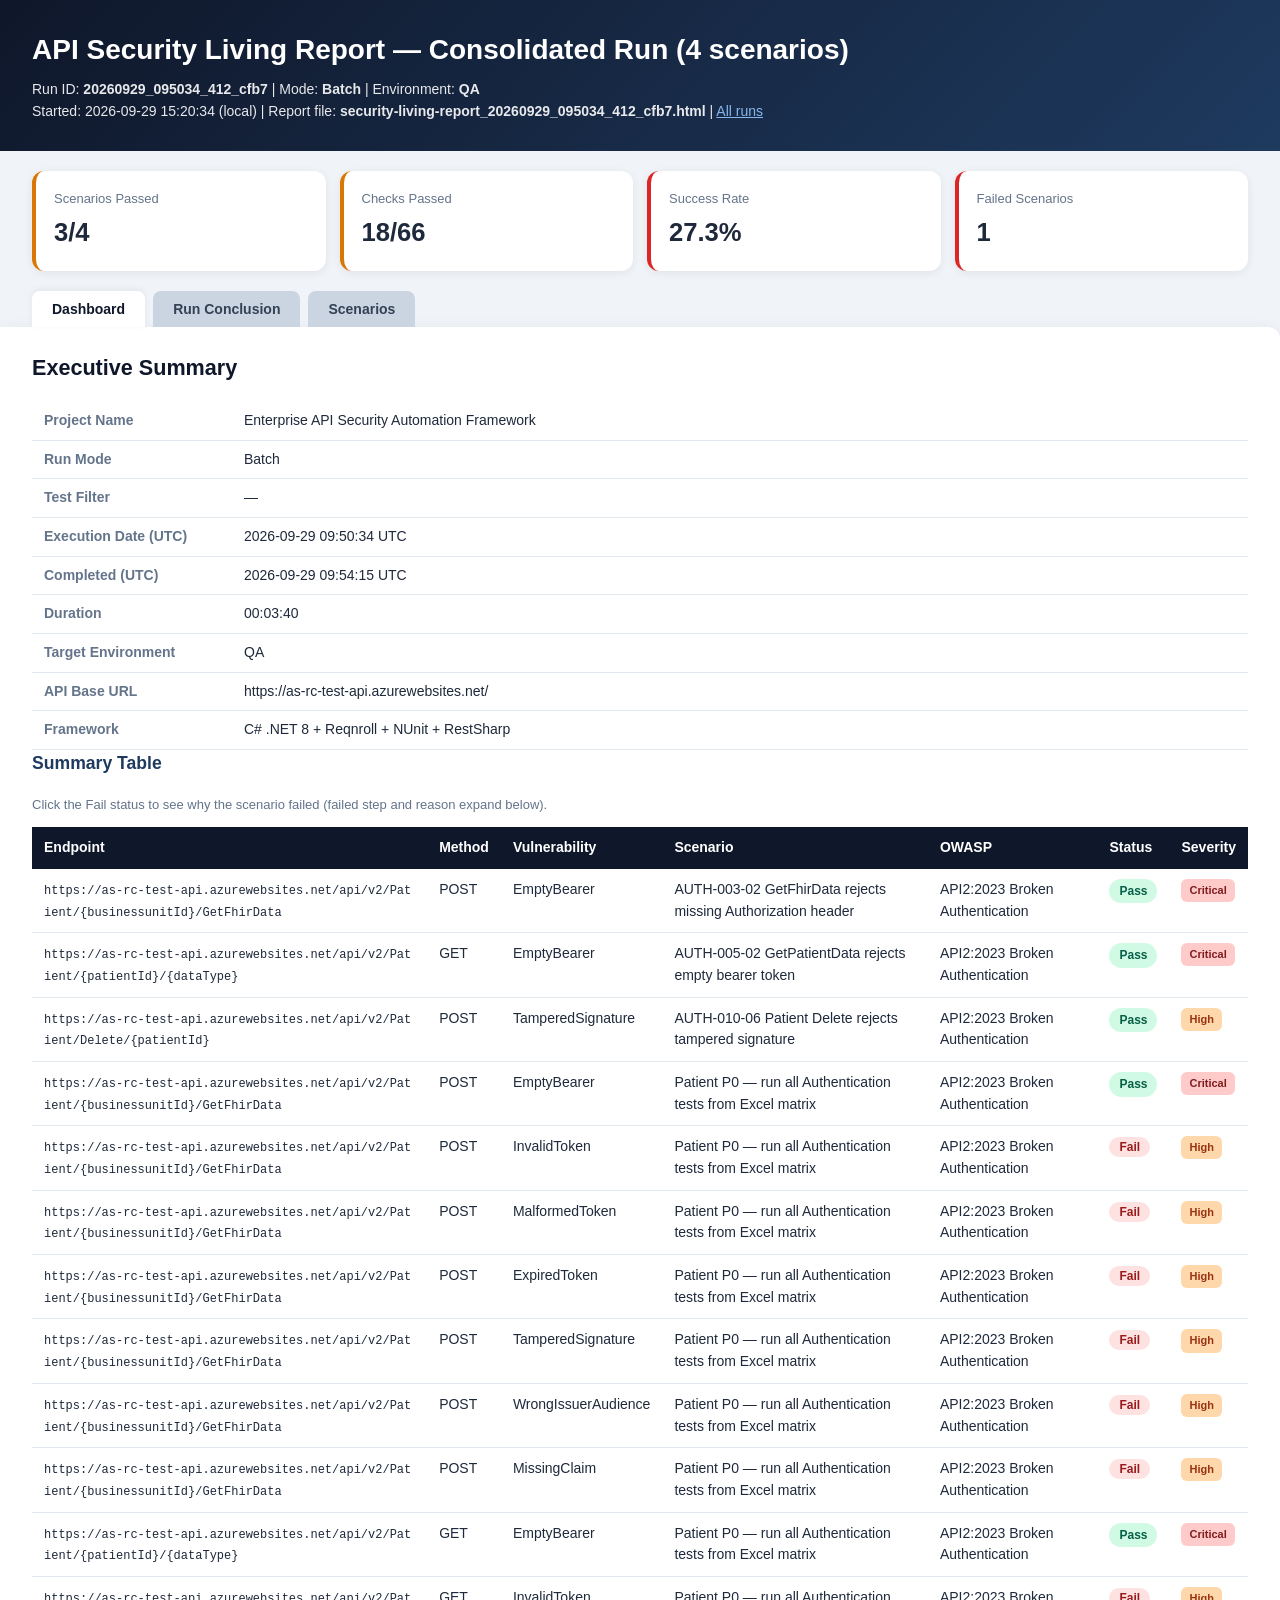
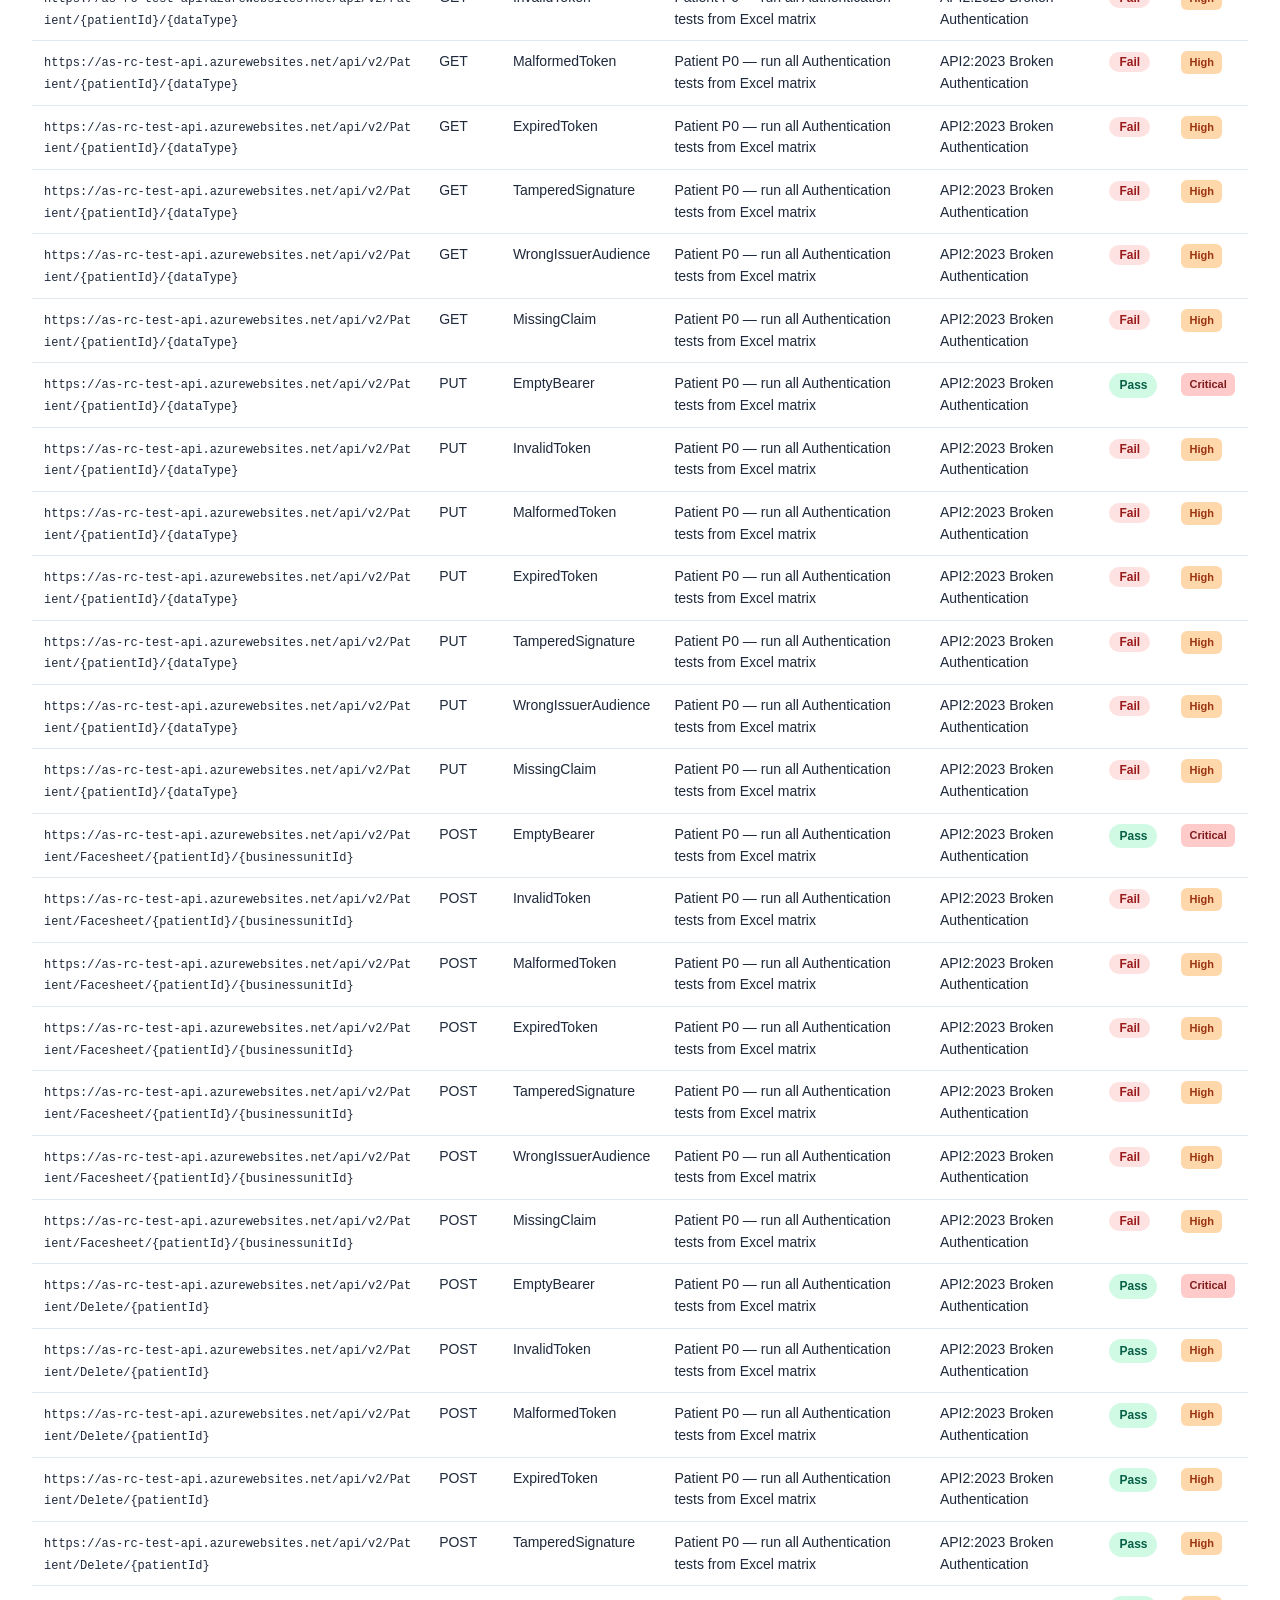
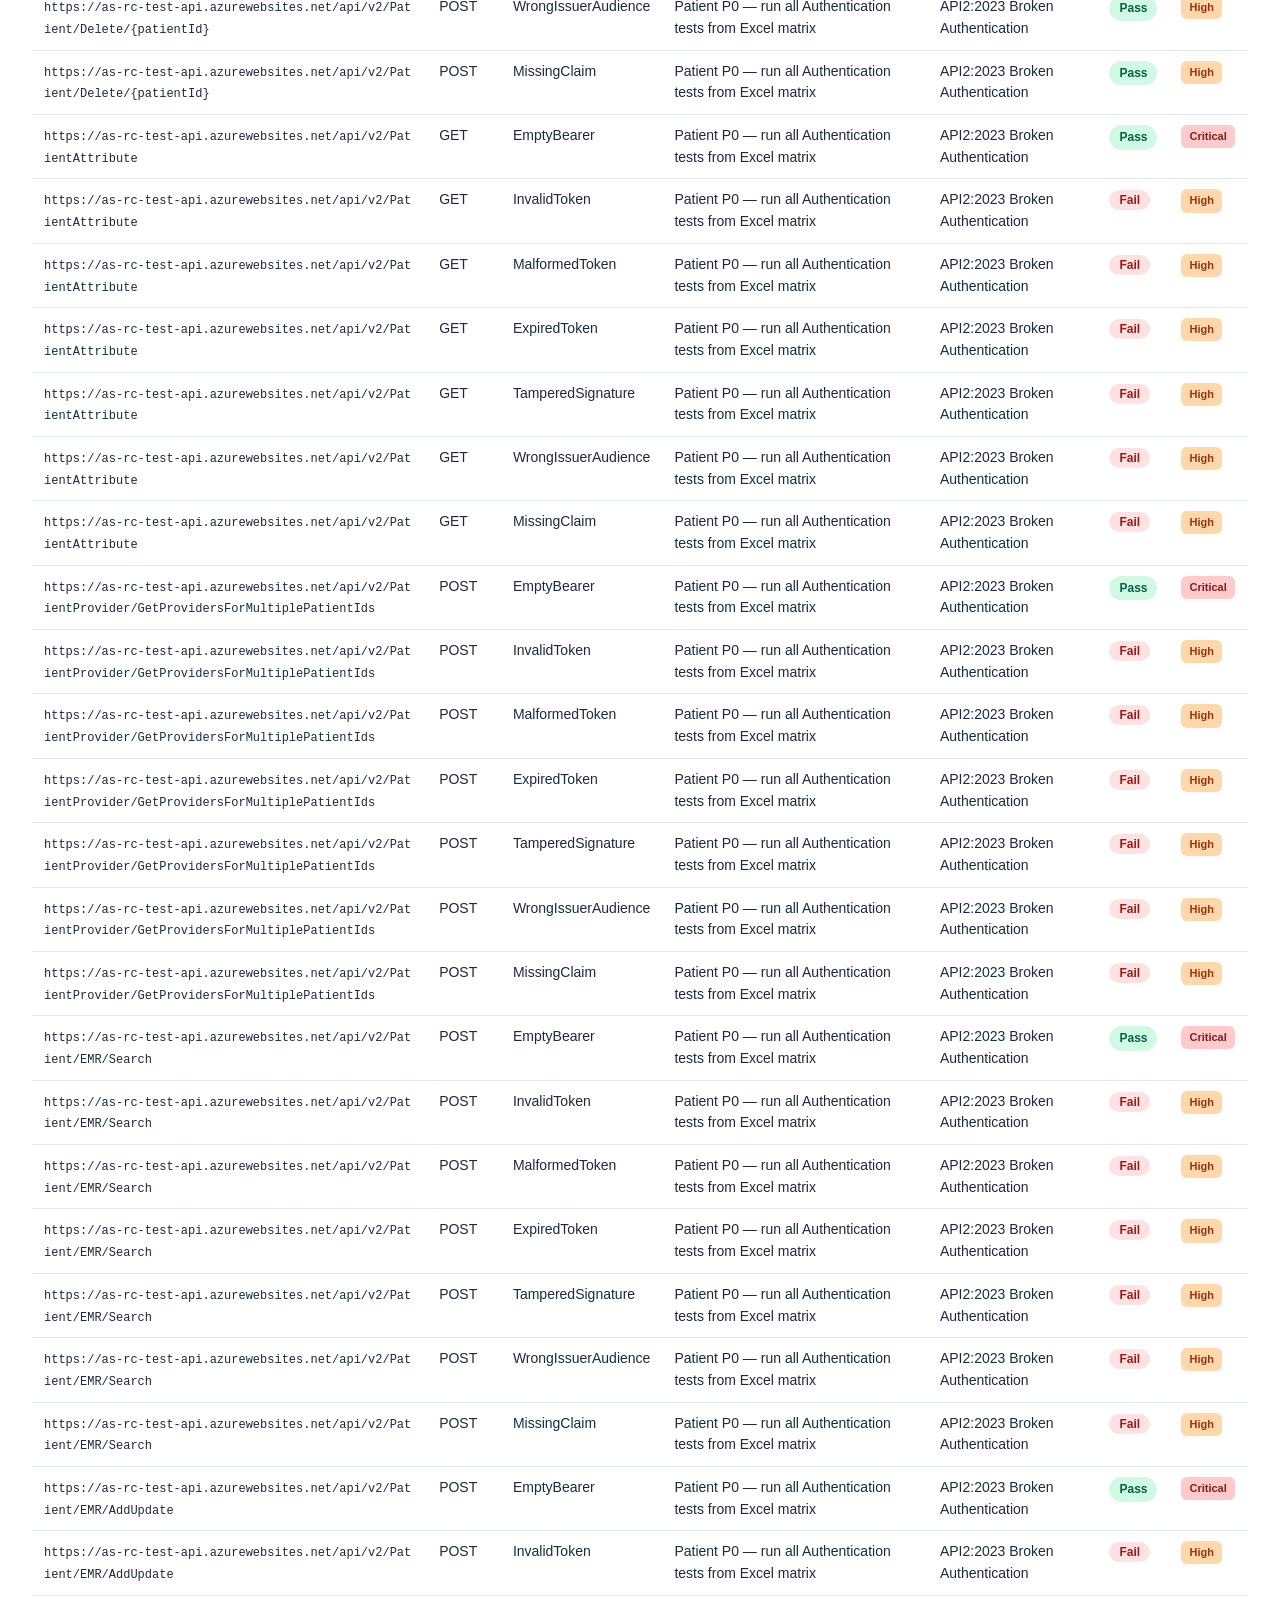
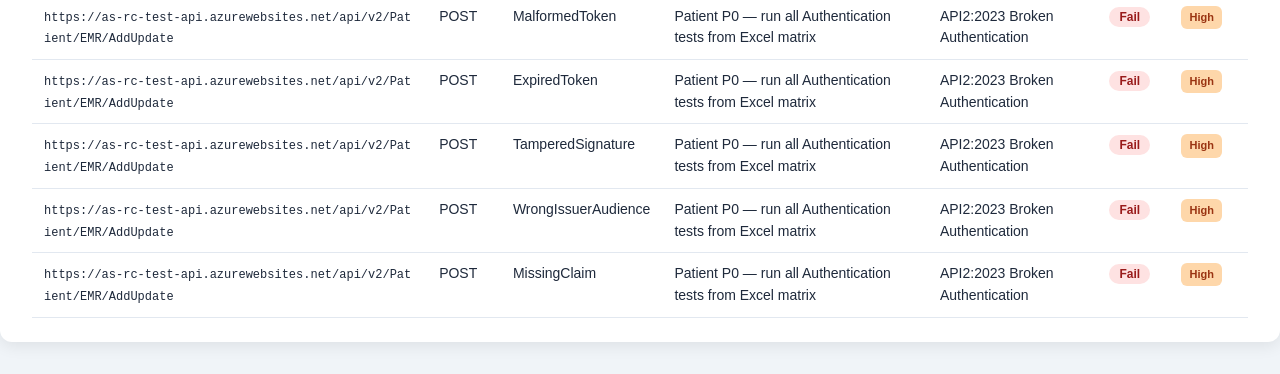
==== commit 8123a810: "added : Patient Authentication, IDOR, Input Validation" ====
--- a/Reports/Security/LivingReport/latest.html
+++ b/Reports/Security/LivingReport/latest.html
@@ -3,12 +3,11 @@
 <head>
 <meta charset="utf-8"/>
 <meta name="viewport" content="width=device-width, initial-scale=1"/>
-<title>Security Living Report — 20260928_205213_876_971c</title>
+<title>Security Living Report — 20260929_095034_412_cfb7</title>
 <style>
   :root { --bg:#f0f4f8; --card:#fff; --text:#1e293b; --muted:#64748b; --pass:#059669; --fail:#dc2626; --warn:#d97706; --border:#e2e8f0; }
   * { box-sizing: border-box; }
   body { font-family: "Segoe UI", Arial, sans-serif; margin: 0; background: var(--bg); color: var(--text); line-height: 1.55; }
-  .top-banner { background: #1e40af; color: #fff; padding: 10px 24px; font-size: 14px; text-align: center; }
   .page-header { background: linear-gradient(135deg,#0f172a,#1e3a5f); color: #fff; padding: 28px 32px; }
   .page-header h1 { margin: 0 0 8px; font-size: 1.75rem; }
   .page-header .meta { margin: 0; opacity: .9; font-size: 14px; }
@@ -74,26 +73,21 @@
 </style>
 </head>
 <body>
-<div class="top-banner">
-  <strong>Browser mein open karein</strong> — Chrome ya Edge mein ye dashboard dikhega.
-  Cursor / VS Code mein file khologe to HTML source code dikhega (normal hai).
-</div>
 <header class="page-header">
-<h1>API Security Living Report — Consolidated Run (29 scenarios)</h1>
-<p class="meta">Run ID: <strong>20260928_205213_876_971c</strong> | Mode: <strong>Batch</strong> | Environment: <strong>QA</strong></p>
-<p class="meta">Started: 2026-09-29 02:22:13 (local) | Report file: <strong>security-living-report_20260928_205213_876_971c.html</strong> | <a href="index.html" style="color:#93c5fd">All runs</a></p>
+<h1>API Security Living Report — Consolidated Run (4 scenarios)</h1>
+<p class="meta">Run ID: <strong>20260929_095034_412_cfb7</strong> | Mode: <strong>Batch</strong> | Environment: <strong>QA</strong></p>
+<p class="meta">Started: 2026-09-29 15:20:34 (local) | Report file: <strong>security-living-report_20260929_095034_412_cfb7.html</strong> | <a href="index.html" style="color:#93c5fd">All runs</a></p>
 </header>
 <div class="cards">
-<div class="stat-card warn"><div class="label">Scenarios Passed</div><div class="value">23/29</div></div>
-<div class="stat-card warn"><div class="label">Checks Passed</div><div class="value">57/70</div></div>
-<div class="stat-card fail"><div class="label">Success Rate</div><div class="value">81.4%</div></div>
-<div class="stat-card fail"><div class="label">Failed Scenarios</div><div class="value">6</div></div>
+<div class="stat-card warn"><div class="label">Scenarios Passed</div><div class="value">3/4</div></div>
+<div class="stat-card warn"><div class="label">Checks Passed</div><div class="value">18/66</div></div>
+<div class="stat-card fail"><div class="label">Success Rate</div><div class="value">27.3%</div></div>
+<div class="stat-card fail"><div class="label">Failed Scenarios</div><div class="value">1</div></div>
 </div>
 <nav class="tabs" role="tablist">
 <button type="button" class="tab active" data-panel="panel-dashboard">Dashboard</button>
 <button type="button" class="tab" data-panel="panel-conclusion">Run Conclusion</button>
 <button type="button" class="tab" data-panel="panel-scenarios">Scenarios</button>
-<button type="button" class="tab" data-panel="panel-remediation">Remediation</button>
 </nav>
 <section id="panel-dashboard" class="panel active">
 <h2>Executive Summary</h2>
@@ -101,985 +95,1133 @@
 <tr><td>Project Name</td><td>Enterprise API Security Automation Framework</td></tr>
 <tr><td>Run Mode</td><td>Batch</td></tr>
 <tr><td>Test Filter</td><td>—</td></tr>
-<tr><td>Execution Date (UTC)</td><td>2026-09-28 20:52:13 UTC</td></tr>
-<tr><td>Completed (UTC)</td><td>2026-09-28 20:53:37 UTC</td></tr>
-<tr><td>Duration</td><td>00:01:23</td></tr>
+<tr><td>Execution Date (UTC)</td><td>2026-09-29 09:50:34 UTC</td></tr>
+<tr><td>Completed (UTC)</td><td>2026-09-29 09:54:15 UTC</td></tr>
+<tr><td>Duration</td><td>00:03:40</td></tr>
 <tr><td>Target Environment</td><td>QA</td></tr>
 <tr><td>API Base URL</td><td>https://as-rc-test-api.azurewebsites.net/</td></tr>
 <tr><td>Framework</td><td>C# .NET 8 + Reqnroll + NUnit + RestSharp</td></tr>
 </tbody></table>
 <h3>Summary Table</h3>
-<p class="table-hint">Failed status par click karein — failed step aur reason yahi expand hoga.</p>
+<p class="table-hint">Click the Fail status to see why the scenario failed (failed step and reason expand below).</p>
 <div class="table-wrap"><table class="data-table"><thead><tr>
 <th>Endpoint</th><th>Method</th><th>Vulnerability</th><th>Scenario</th><th>OWASP</th><th>Status</th><th>Severity</th>
 </tr></thead><tbody>
 <tr class="data-row">
-<td class="endpoint"><code>https://as-rc-test-api.azurewebsites.net/api/Member/CheckEmailAvailibility?EmailID={ValidateCheckExistingEmail}&amp;BusinessUnitID={ValidateBusinessUnitId}</code></td>
+<td class="endpoint"><code>https://as-rc-test-api.azurewebsites.net/api/v2/Patient/{businessunitId}/GetFhirData</code></td>
+<td>POST</td>
+<td>EmptyBearer</td>
+<td>AUTH-003-02 GetFhirData rejects missing Authorization header</td>
+<td>API2:2023 Broken Authentication</td>
+<td><span class="status-pill pass">Pass</span></td>
+<td><span class="sev-badge critical">Critical</span></td>
+</tr>
+<tr class="data-row">
+<td class="endpoint"><code>https://as-rc-test-api.azurewebsites.net/api/v2/Patient/{patientId}/{dataType}</code></td>
 <td>GET</td>
-<td>TamperedToken</td>
-<td>CheckEmailAvailibility API rejects request after login when access token payload claim is tampered</td>
-<td>API2:2023 Broken Authentication</td>
-<td><button type="button" class="status-pill fail fail-toggle" aria-expanded="false" aria-controls="fail-detail-0" data-fail-toggle="fail-detail-0">Fail</button></td>
-<td><span class="sev-badge high">High</span></td>
-</tr>
-<tr id="fail-detail-0" class="fail-detail-row" hidden>
-<td colspan="7">
-<dl class="fail-detail-box">
-<dt>Failed Step</dt><dd>Then all authorization executions should pass</dd>
-<dt>Reason</dt><dd>Expected HTTP [401], got 200. Body={&quot;IsAvailableUserEmail&quot;:false,&quot;MemberId&quot;:&quot;46867269-f480-49b0-9459-06a9586250fc&quot;,&quot;IsSameBusinessUnitMemebr&quot;:true}</dd>
-<dt>Expected / Actual</dt><dd><code>401/200</code></dd>
-</dl></td></tr>
-<tr class="data-row">
-<td class="endpoint"><code>https://as-rc-test-api.azurewebsites.net/api/Member/CheckEmailAvailibility?EmailID={ValidateCheckExistingEmail}&amp;BusinessUnitID={ValidateBusinessUnitId}</code></td>
+<td>EmptyBearer</td>
+<td>AUTH-005-02 GetPatientData rejects empty bearer token</td>
+<td>API2:2023 Broken Authentication</td>
+<td><span class="status-pill pass">Pass</span></td>
+<td><span class="sev-badge critical">Critical</span></td>
+</tr>
+<tr class="data-row">
+<td class="endpoint"><code>https://as-rc-test-api.azurewebsites.net/api/v2/Patient/Delete/{patientId}</code></td>
+<td>POST</td>
+<td>TamperedSignature</td>
+<td>AUTH-010-06 Patient Delete rejects tampered signature</td>
+<td>API2:2023 Broken Authentication</td>
+<td><span class="status-pill pass">Pass</span></td>
+<td><span class="sev-badge high">High</span></td>
+</tr>
+<tr class="data-row">
+<td class="endpoint"><code>https://as-rc-test-api.azurewebsites.net/api/v2/Patient/{businessunitId}/GetFhirData</code></td>
+<td>POST</td>
+<td>EmptyBearer</td>
+<td>Patient P0 — run all Authentication tests from Excel matrix</td>
+<td>API2:2023 Broken Authentication</td>
+<td><span class="status-pill pass">Pass</span></td>
+<td><span class="sev-badge critical">Critical</span></td>
+</tr>
+<tr class="data-row">
+<td class="endpoint"><code>https://as-rc-test-api.azurewebsites.net/api/v2/Patient/{businessunitId}/GetFhirData</code></td>
+<td>POST</td>
+<td>InvalidToken</td>
+<td>Patient P0 — run all Authentication tests from Excel matrix</td>
+<td>API2:2023 Broken Authentication</td>
+<td><button type="button" class="status-pill fail fail-toggle" aria-expanded="false" aria-controls="fail-detail-4" data-fail-toggle="fail-detail-4">Fail</button></td>
+<td><span class="sev-badge high">High</span></td>
+</tr>
+<tr id="fail-detail-4" class="fail-detail-row" hidden>
+<td colspan="7">
+<dl class="fail-detail-box">
+<dt>Failed Step</dt><dd>Then all authorization executions should pass</dd>
+<dt>Reason</dt><dd>Expected [401], got 200. Body={&quot;Data&quot;:[],&quot;Status&quot;:0,&quot;Message&quot;:null,&quot;Warning&quot;:null,&quot;Error&quot;:null,&quot;TotalRecords&quot;:0,&quot;FhirResponse&quot;:null}</dd>
+<dt>Expected / Actual</dt><dd><code>401/200</code></dd>
+</dl></td></tr>
+<tr class="data-row">
+<td class="endpoint"><code>https://as-rc-test-api.azurewebsites.net/api/v2/Patient/{businessunitId}/GetFhirData</code></td>
+<td>POST</td>
+<td>MalformedToken</td>
+<td>Patient P0 — run all Authentication tests from Excel matrix</td>
+<td>API2:2023 Broken Authentication</td>
+<td><button type="button" class="status-pill fail fail-toggle" aria-expanded="false" aria-controls="fail-detail-5" data-fail-toggle="fail-detail-5">Fail</button></td>
+<td><span class="sev-badge high">High</span></td>
+</tr>
+<tr id="fail-detail-5" class="fail-detail-row" hidden>
+<td colspan="7">
+<dl class="fail-detail-box">
+<dt>Failed Step</dt><dd>Then all authorization executions should pass</dd>
+<dt>Reason</dt><dd>Expected [401], got 200. Body={&quot;Data&quot;:[],&quot;Status&quot;:0,&quot;Message&quot;:null,&quot;Warning&quot;:null,&quot;Error&quot;:null,&quot;TotalRecords&quot;:0,&quot;FhirResponse&quot;:null}</dd>
+<dt>Expected / Actual</dt><dd><code>401/200</code></dd>
+</dl></td></tr>
+<tr class="data-row">
+<td class="endpoint"><code>https://as-rc-test-api.azurewebsites.net/api/v2/Patient/{businessunitId}/GetFhirData</code></td>
+<td>POST</td>
+<td>ExpiredToken</td>
+<td>Patient P0 — run all Authentication tests from Excel matrix</td>
+<td>API2:2023 Broken Authentication</td>
+<td><button type="button" class="status-pill fail fail-toggle" aria-expanded="false" aria-controls="fail-detail-6" data-fail-toggle="fail-detail-6">Fail</button></td>
+<td><span class="sev-badge high">High</span></td>
+</tr>
+<tr id="fail-detail-6" class="fail-detail-row" hidden>
+<td colspan="7">
+<dl class="fail-detail-box">
+<dt>Failed Step</dt><dd>Then all authorization executions should pass</dd>
+<dt>Reason</dt><dd>Expected [401], got 200. Body={&quot;Data&quot;:[],&quot;Status&quot;:0,&quot;Message&quot;:null,&quot;Warning&quot;:null,&quot;Error&quot;:null,&quot;TotalRecords&quot;:0,&quot;FhirResponse&quot;:null}</dd>
+<dt>Expected / Actual</dt><dd><code>401/200</code></dd>
+</dl></td></tr>
+<tr class="data-row">
+<td class="endpoint"><code>https://as-rc-test-api.azurewebsites.net/api/v2/Patient/{businessunitId}/GetFhirData</code></td>
+<td>POST</td>
+<td>TamperedSignature</td>
+<td>Patient P0 — run all Authentication tests from Excel matrix</td>
+<td>API2:2023 Broken Authentication</td>
+<td><button type="button" class="status-pill fail fail-toggle" aria-expanded="false" aria-controls="fail-detail-7" data-fail-toggle="fail-detail-7">Fail</button></td>
+<td><span class="sev-badge high">High</span></td>
+</tr>
+<tr id="fail-detail-7" class="fail-detail-row" hidden>
+<td colspan="7">
+<dl class="fail-detail-box">
+<dt>Failed Step</dt><dd>Then all authorization executions should pass</dd>
+<dt>Reason</dt><dd>Expected [401], got 200. Body={&quot;Data&quot;:[],&quot;Status&quot;:0,&quot;Message&quot;:null,&quot;Warning&quot;:null,&quot;Error&quot;:null,&quot;TotalRecords&quot;:0,&quot;FhirResponse&quot;:null}</dd>
+<dt>Expected / Actual</dt><dd><code>401/200</code></dd>
+</dl></td></tr>
+<tr class="data-row">
+<td class="endpoint"><code>https://as-rc-test-api.azurewebsites.net/api/v2/Patient/{businessunitId}/GetFhirData</code></td>
+<td>POST</td>
+<td>WrongIssuerAudience</td>
+<td>Patient P0 — run all Authentication tests from Excel matrix</td>
+<td>API2:2023 Broken Authentication</td>
+<td><button type="button" class="status-pill fail fail-toggle" aria-expanded="false" aria-controls="fail-detail-8" data-fail-toggle="fail-detail-8">Fail</button></td>
+<td><span class="sev-badge high">High</span></td>
+</tr>
+<tr id="fail-detail-8" class="fail-detail-row" hidden>
+<td colspan="7">
+<dl class="fail-detail-box">
+<dt>Failed Step</dt><dd>Then all authorization executions should pass</dd>
+<dt>Reason</dt><dd>Expected [401], got 200. Body={&quot;Data&quot;:[],&quot;Status&quot;:0,&quot;Message&quot;:null,&quot;Warning&quot;:null,&quot;Error&quot;:null,&quot;TotalRecords&quot;:0,&quot;FhirResponse&quot;:null}</dd>
+<dt>Expected / Actual</dt><dd><code>401/200</code></dd>
+</dl></td></tr>
+<tr class="data-row">
+<td class="endpoint"><code>https://as-rc-test-api.azurewebsites.net/api/v2/Patient/{businessunitId}/GetFhirData</code></td>
+<td>POST</td>
+<td>MissingClaim</td>
+<td>Patient P0 — run all Authentication tests from Excel matrix</td>
+<td>API2:2023 Broken Authentication</td>
+<td><button type="button" class="status-pill fail fail-toggle" aria-expanded="false" aria-controls="fail-detail-9" data-fail-toggle="fail-detail-9">Fail</button></td>
+<td><span class="sev-badge high">High</span></td>
+</tr>
+<tr id="fail-detail-9" class="fail-detail-row" hidden>
+<td colspan="7">
+<dl class="fail-detail-box">
+<dt>Failed Step</dt><dd>Then all authorization executions should pass</dd>
+<dt>Reason</dt><dd>Expected [401], got 200. Body={&quot;Data&quot;:[],&quot;Status&quot;:0,&quot;Message&quot;:null,&quot;Warning&quot;:null,&quot;Error&quot;:null,&quot;TotalRecords&quot;:0,&quot;FhirResponse&quot;:null}</dd>
+<dt>Expected / Actual</dt><dd><code>401/200</code></dd>
+<dt>Detail</dt><dd>Expected [401|403], got 200. Body={&quot;Data&quot;:[],&quot;Status&quot;:0,&quot;Message&quot;:null,&quot;Warning&quot;:null,&quot;Error&quot;:null,&quot;TotalRecords&quot;:0,&quot;FhirResponse&quot;:null}</dd>
+</dl></td></tr>
+<tr class="data-row">
+<td class="endpoint"><code>https://as-rc-test-api.azurewebsites.net/api/v2/Patient/{patientId}/{dataType}</code></td>
+<td>GET</td>
+<td>EmptyBearer</td>
+<td>Patient P0 — run all Authentication tests from Excel matrix</td>
+<td>API2:2023 Broken Authentication</td>
+<td><span class="status-pill pass">Pass</span></td>
+<td><span class="sev-badge critical">Critical</span></td>
+</tr>
+<tr class="data-row">
+<td class="endpoint"><code>https://as-rc-test-api.azurewebsites.net/api/v2/Patient/{patientId}/{dataType}</code></td>
+<td>GET</td>
+<td>InvalidToken</td>
+<td>Patient P0 — run all Authentication tests from Excel matrix</td>
+<td>API2:2023 Broken Authentication</td>
+<td><button type="button" class="status-pill fail fail-toggle" aria-expanded="false" aria-controls="fail-detail-11" data-fail-toggle="fail-detail-11">Fail</button></td>
+<td><span class="sev-badge high">High</span></td>
+</tr>
+<tr id="fail-detail-11" class="fail-detail-row" hidden>
+<td colspan="7">
+<dl class="fail-detail-box">
+<dt>Failed Step</dt><dd>Then all authorization executions should pass</dd>
+<dt>Reason</dt><dd>Expected [401], got 200. Body={&quot;Data&quot;:[],&quot;Status&quot;:0,&quot;Message&quot;:null,&quot;Warning&quot;:null,&quot;Error&quot;:null,&quot;TotalRecords&quot;:0,&quot;FhirResponse&quot;:null}</dd>
+<dt>Expected / Actual</dt><dd><code>401/405</code></dd>
+<dt>Detail</dt><dd>Expected [401], got 405. Body=</dd>
+</dl></td></tr>
+<tr class="data-row">
+<td class="endpoint"><code>https://as-rc-test-api.azurewebsites.net/api/v2/Patient/{patientId}/{dataType}</code></td>
+<td>GET</td>
+<td>MalformedToken</td>
+<td>Patient P0 — run all Authentication tests from Excel matrix</td>
+<td>API2:2023 Broken Authentication</td>
+<td><button type="button" class="status-pill fail fail-toggle" aria-expanded="false" aria-controls="fail-detail-12" data-fail-toggle="fail-detail-12">Fail</button></td>
+<td><span class="sev-badge high">High</span></td>
+</tr>
+<tr id="fail-detail-12" class="fail-detail-row" hidden>
+<td colspan="7">
+<dl class="fail-detail-box">
+<dt>Failed Step</dt><dd>Then all authorization executions should pass</dd>
+<dt>Reason</dt><dd>Expected [401], got 200. Body={&quot;Data&quot;:[],&quot;Status&quot;:0,&quot;Message&quot;:null,&quot;Warning&quot;:null,&quot;Error&quot;:null,&quot;TotalRecords&quot;:0,&quot;FhirResponse&quot;:null}</dd>
+<dt>Expected / Actual</dt><dd><code>401/405</code></dd>
+<dt>Detail</dt><dd>Expected [401], got 405. Body=</dd>
+</dl></td></tr>
+<tr class="data-row">
+<td class="endpoint"><code>https://as-rc-test-api.azurewebsites.net/api/v2/Patient/{patientId}/{dataType}</code></td>
 <td>GET</td>
 <td>ExpiredToken</td>
-<td>CheckEmailAvailibility API rejects request when access token is expired</td>
-<td>API2:2023 Broken Authentication</td>
-<td><button type="button" class="status-pill fail fail-toggle" aria-expanded="false" aria-controls="fail-detail-1" data-fail-toggle="fail-detail-1">Fail</button></td>
-<td><span class="sev-badge high">High</span></td>
-</tr>
-<tr id="fail-detail-1" class="fail-detail-row" hidden>
-<td colspan="7">
-<dl class="fail-detail-box">
-<dt>Failed Step</dt><dd>Then all authorization executions should pass</dd>
-<dt>Reason</dt><dd>Expected HTTP [401], got 200. Body={&quot;IsAvailableUserEmail&quot;:false,&quot;MemberId&quot;:&quot;46867269-f480-49b0-9459-06a9586250fc&quot;,&quot;IsSameBusinessUnitMemebr&quot;:true}</dd>
-<dt>Expected / Actual</dt><dd><code>401/200</code></dd>
-</dl></td></tr>
-<tr class="data-row">
-<td class="endpoint"><code>https://as-rc-test-api.azurewebsites.net/api/Member/CheckEmailAvailibility?EmailID={ValidateCheckExistingEmail}&amp;BusinessUnitID={ValidateBusinessUnitId}</code></td>
+<td>Patient P0 — run all Authentication tests from Excel matrix</td>
+<td>API2:2023 Broken Authentication</td>
+<td><button type="button" class="status-pill fail fail-toggle" aria-expanded="false" aria-controls="fail-detail-13" data-fail-toggle="fail-detail-13">Fail</button></td>
+<td><span class="sev-badge high">High</span></td>
+</tr>
+<tr id="fail-detail-13" class="fail-detail-row" hidden>
+<td colspan="7">
+<dl class="fail-detail-box">
+<dt>Failed Step</dt><dd>Then all authorization executions should pass</dd>
+<dt>Reason</dt><dd>Expected [401], got 200. Body={&quot;Data&quot;:[],&quot;Status&quot;:0,&quot;Message&quot;:null,&quot;Warning&quot;:null,&quot;Error&quot;:null,&quot;TotalRecords&quot;:0,&quot;FhirResponse&quot;:null}</dd>
+<dt>Expected / Actual</dt><dd><code>401/405</code></dd>
+<dt>Detail</dt><dd>Expected [401], got 405. Body=</dd>
+</dl></td></tr>
+<tr class="data-row">
+<td class="endpoint"><code>https://as-rc-test-api.azurewebsites.net/api/v2/Patient/{patientId}/{dataType}</code></td>
+<td>GET</td>
+<td>TamperedSignature</td>
+<td>Patient P0 — run all Authentication tests from Excel matrix</td>
+<td>API2:2023 Broken Authentication</td>
+<td><button type="button" class="status-pill fail fail-toggle" aria-expanded="false" aria-controls="fail-detail-14" data-fail-toggle="fail-detail-14">Fail</button></td>
+<td><span class="sev-badge high">High</span></td>
+</tr>
+<tr id="fail-detail-14" class="fail-detail-row" hidden>
+<td colspan="7">
+<dl class="fail-detail-box">
+<dt>Failed Step</dt><dd>Then all authorization executions should pass</dd>
+<dt>Reason</dt><dd>Expected [401], got 200. Body={&quot;Data&quot;:[],&quot;Status&quot;:0,&quot;Message&quot;:null,&quot;Warning&quot;:null,&quot;Error&quot;:null,&quot;TotalRecords&quot;:0,&quot;FhirResponse&quot;:null}</dd>
+<dt>Expected / Actual</dt><dd><code>401/405</code></dd>
+<dt>Detail</dt><dd>Expected [401], got 405. Body=</dd>
+</dl></td></tr>
+<tr class="data-row">
+<td class="endpoint"><code>https://as-rc-test-api.azurewebsites.net/api/v2/Patient/{patientId}/{dataType}</code></td>
+<td>GET</td>
+<td>WrongIssuerAudience</td>
+<td>Patient P0 — run all Authentication tests from Excel matrix</td>
+<td>API2:2023 Broken Authentication</td>
+<td><button type="button" class="status-pill fail fail-toggle" aria-expanded="false" aria-controls="fail-detail-15" data-fail-toggle="fail-detail-15">Fail</button></td>
+<td><span class="sev-badge high">High</span></td>
+</tr>
+<tr id="fail-detail-15" class="fail-detail-row" hidden>
+<td colspan="7">
+<dl class="fail-detail-box">
+<dt>Failed Step</dt><dd>Then all authorization executions should pass</dd>
+<dt>Reason</dt><dd>Expected [401], got 200. Body={&quot;Data&quot;:[],&quot;Status&quot;:0,&quot;Message&quot;:null,&quot;Warning&quot;:null,&quot;Error&quot;:null,&quot;TotalRecords&quot;:0,&quot;FhirResponse&quot;:null}</dd>
+<dt>Expected / Actual</dt><dd><code>401/405</code></dd>
+<dt>Detail</dt><dd>Expected [401], got 405. Body=</dd>
+</dl></td></tr>
+<tr class="data-row">
+<td class="endpoint"><code>https://as-rc-test-api.azurewebsites.net/api/v2/Patient/{patientId}/{dataType}</code></td>
+<td>GET</td>
+<td>MissingClaim</td>
+<td>Patient P0 — run all Authentication tests from Excel matrix</td>
+<td>API2:2023 Broken Authentication</td>
+<td><button type="button" class="status-pill fail fail-toggle" aria-expanded="false" aria-controls="fail-detail-16" data-fail-toggle="fail-detail-16">Fail</button></td>
+<td><span class="sev-badge high">High</span></td>
+</tr>
+<tr id="fail-detail-16" class="fail-detail-row" hidden>
+<td colspan="7">
+<dl class="fail-detail-box">
+<dt>Failed Step</dt><dd>Then all authorization executions should pass</dd>
+<dt>Reason</dt><dd>Expected [401], got 200. Body={&quot;Data&quot;:[],&quot;Status&quot;:0,&quot;Message&quot;:null,&quot;Warning&quot;:null,&quot;Error&quot;:null,&quot;TotalRecords&quot;:0,&quot;FhirResponse&quot;:null}</dd>
+<dt>Expected / Actual</dt><dd><code>401/405</code></dd>
+<dt>Detail</dt><dd>Expected [401|403], got 405. Body=</dd>
+</dl></td></tr>
+<tr class="data-row">
+<td class="endpoint"><code>https://as-rc-test-api.azurewebsites.net/api/v2/Patient/{patientId}/{dataType}</code></td>
+<td>PUT</td>
+<td>EmptyBearer</td>
+<td>Patient P0 — run all Authentication tests from Excel matrix</td>
+<td>API2:2023 Broken Authentication</td>
+<td><span class="status-pill pass">Pass</span></td>
+<td><span class="sev-badge critical">Critical</span></td>
+</tr>
+<tr class="data-row">
+<td class="endpoint"><code>https://as-rc-test-api.azurewebsites.net/api/v2/Patient/{patientId}/{dataType}</code></td>
+<td>PUT</td>
+<td>InvalidToken</td>
+<td>Patient P0 — run all Authentication tests from Excel matrix</td>
+<td>API2:2023 Broken Authentication</td>
+<td><button type="button" class="status-pill fail fail-toggle" aria-expanded="false" aria-controls="fail-detail-18" data-fail-toggle="fail-detail-18">Fail</button></td>
+<td><span class="sev-badge high">High</span></td>
+</tr>
+<tr id="fail-detail-18" class="fail-detail-row" hidden>
+<td colspan="7">
+<dl class="fail-detail-box">
+<dt>Failed Step</dt><dd>Then all authorization executions should pass</dd>
+<dt>Reason</dt><dd>Expected [401], got 200. Body={&quot;Data&quot;:[],&quot;Status&quot;:0,&quot;Message&quot;:null,&quot;Warning&quot;:null,&quot;Error&quot;:null,&quot;TotalRecords&quot;:0,&quot;FhirResponse&quot;:null}</dd>
+<dt>Expected / Actual</dt><dd><code>401/400</code></dd>
+<dt>Detail</dt><dd>Expected [401], got 400. Body={&quot;Data&quot;:null,&quot;Status&quot;:0,&quot;Message&quot;:&quot;Cannot perform runtime binding on a null reference&quot;,&quot;Warning&quot;:null,&quot;Error&quot;:null,&quot;TotalRecords&quot;:0,&quot;FhirResponse&quot;:null}</dd>
+</dl></td></tr>
+<tr class="data-row">
+<td class="endpoint"><code>https://as-rc-test-api.azurewebsites.net/api/v2/Patient/{patientId}/{dataType}</code></td>
+<td>PUT</td>
+<td>MalformedToken</td>
+<td>Patient P0 — run all Authentication tests from Excel matrix</td>
+<td>API2:2023 Broken Authentication</td>
+<td><button type="button" class="status-pill fail fail-toggle" aria-expanded="false" aria-controls="fail-detail-19" data-fail-toggle="fail-detail-19">Fail</button></td>
+<td><span class="sev-badge high">High</span></td>
+</tr>
+<tr id="fail-detail-19" class="fail-detail-row" hidden>
+<td colspan="7">
+<dl class="fail-detail-box">
+<dt>Failed Step</dt><dd>Then all authorization executions should pass</dd>
+<dt>Reason</dt><dd>Expected [401], got 200. Body={&quot;Data&quot;:[],&quot;Status&quot;:0,&quot;Message&quot;:null,&quot;Warning&quot;:null,&quot;Error&quot;:null,&quot;TotalRecords&quot;:0,&quot;FhirResponse&quot;:null}</dd>
+<dt>Expected / Actual</dt><dd><code>401/400</code></dd>
+<dt>Detail</dt><dd>Expected [401], got 400. Body={&quot;Data&quot;:null,&quot;Status&quot;:0,&quot;Message&quot;:&quot;Cannot perform runtime binding on a null reference&quot;,&quot;Warning&quot;:null,&quot;Error&quot;:null,&quot;TotalRecords&quot;:0,&quot;FhirResponse&quot;:null}</dd>
+</dl></td></tr>
+<tr class="data-row">
+<td class="endpoint"><code>https://as-rc-test-api.azurewebsites.net/api/v2/Patient/{patientId}/{dataType}</code></td>
+<td>PUT</td>
+<td>ExpiredToken</td>
+<td>Patient P0 — run all Authentication tests from Excel matrix</td>
+<td>API2:2023 Broken Authentication</td>
+<td><button type="button" class="status-pill fail fail-toggle" aria-expanded="false" aria-controls="fail-detail-20" data-fail-toggle="fail-detail-20">Fail</button></td>
+<td><span class="sev-badge high">High</span></td>
+</tr>
+<tr id="fail-detail-20" class="fail-detail-row" hidden>
+<td colspan="7">
+<dl class="fail-detail-box">
+<dt>Failed Step</dt><dd>Then all authorization executions should pass</dd>
+<dt>Reason</dt><dd>Expected [401], got 200. Body={&quot;Data&quot;:[],&quot;Status&quot;:0,&quot;Message&quot;:null,&quot;Warning&quot;:null,&quot;Error&quot;:null,&quot;TotalRecords&quot;:0,&quot;FhirResponse&quot;:null}</dd>
+<dt>Expected / Actual</dt><dd><code>401/400</code></dd>
+<dt>Detail</dt><dd>Expected [401], got 400. Body={&quot;Data&quot;:null,&quot;Status&quot;:0,&quot;Message&quot;:&quot;Cannot perform runtime binding on a null reference&quot;,&quot;Warning&quot;:null,&quot;Error&quot;:null,&quot;TotalRecords&quot;:0,&quot;FhirResponse&quot;:null}</dd>
+</dl></td></tr>
+<tr class="data-row">
+<td class="endpoint"><code>https://as-rc-test-api.azurewebsites.net/api/v2/Patient/{patientId}/{dataType}</code></td>
+<td>PUT</td>
+<td>TamperedSignature</td>
+<td>Patient P0 — run all Authentication tests from Excel matrix</td>
+<td>API2:2023 Broken Authentication</td>
+<td><button type="button" class="status-pill fail fail-toggle" aria-expanded="false" aria-controls="fail-detail-21" data-fail-toggle="fail-detail-21">Fail</button></td>
+<td><span class="sev-badge high">High</span></td>
+</tr>
+<tr id="fail-detail-21" class="fail-detail-row" hidden>
+<td colspan="7">
+<dl class="fail-detail-box">
+<dt>Failed Step</dt><dd>Then all authorization executions should pass</dd>
+<dt>Reason</dt><dd>Expected [401], got 200. Body={&quot;Data&quot;:[],&quot;Status&quot;:0,&quot;Message&quot;:null,&quot;Warning&quot;:null,&quot;Error&quot;:null,&quot;TotalRecords&quot;:0,&quot;FhirResponse&quot;:null}</dd>
+<dt>Expected / Actual</dt><dd><code>401/400</code></dd>
+<dt>Detail</dt><dd>Expected [401], got 400. Body={&quot;Data&quot;:null,&quot;Status&quot;:0,&quot;Message&quot;:&quot;Cannot perform runtime binding on a null reference&quot;,&quot;Warning&quot;:null,&quot;Error&quot;:null,&quot;TotalRecords&quot;:0,&quot;FhirResponse&quot;:null}</dd>
+</dl></td></tr>
+<tr class="data-row">
+<td class="endpoint"><code>https://as-rc-test-api.azurewebsites.net/api/v2/Patient/{patientId}/{dataType}</code></td>
+<td>PUT</td>
+<td>WrongIssuerAudience</td>
+<td>Patient P0 — run all Authentication tests from Excel matrix</td>
+<td>API2:2023 Broken Authentication</td>
+<td><button type="button" class="status-pill fail fail-toggle" aria-expanded="false" aria-controls="fail-detail-22" data-fail-toggle="fail-detail-22">Fail</button></td>
+<td><span class="sev-badge high">High</span></td>
+</tr>
+<tr id="fail-detail-22" class="fail-detail-row" hidden>
+<td colspan="7">
+<dl class="fail-detail-box">
+<dt>Failed Step</dt><dd>Then all authorization executions should pass</dd>
+<dt>Reason</dt><dd>Expected [401], got 200. Body={&quot;Data&quot;:[],&quot;Status&quot;:0,&quot;Message&quot;:null,&quot;Warning&quot;:null,&quot;Error&quot;:null,&quot;TotalRecords&quot;:0,&quot;FhirResponse&quot;:null}</dd>
+<dt>Expected / Actual</dt><dd><code>401/400</code></dd>
+<dt>Detail</dt><dd>Expected [401], got 400. Body={&quot;Data&quot;:null,&quot;Status&quot;:0,&quot;Message&quot;:&quot;Cannot perform runtime binding on a null reference&quot;,&quot;Warning&quot;:null,&quot;Error&quot;:null,&quot;TotalRecords&quot;:0,&quot;FhirResponse&quot;:null}</dd>
+</dl></td></tr>
+<tr class="data-row">
+<td class="endpoint"><code>https://as-rc-test-api.azurewebsites.net/api/v2/Patient/{patientId}/{dataType}</code></td>
+<td>PUT</td>
+<td>MissingClaim</td>
+<td>Patient P0 — run all Authentication tests from Excel matrix</td>
+<td>API2:2023 Broken Authentication</td>
+<td><button type="button" class="status-pill fail fail-toggle" aria-expanded="false" aria-controls="fail-detail-23" data-fail-toggle="fail-detail-23">Fail</button></td>
+<td><span class="sev-badge high">High</span></td>
+</tr>
+<tr id="fail-detail-23" class="fail-detail-row" hidden>
+<td colspan="7">
+<dl class="fail-detail-box">
+<dt>Failed Step</dt><dd>Then all authorization executions should pass</dd>
+<dt>Reason</dt><dd>Expected [401], got 200. Body={&quot;Data&quot;:[],&quot;Status&quot;:0,&quot;Message&quot;:null,&quot;Warning&quot;:null,&quot;Error&quot;:null,&quot;TotalRecords&quot;:0,&quot;FhirResponse&quot;:null}</dd>
+<dt>Expected / Actual</dt><dd><code>401/400</code></dd>
+<dt>Detail</dt><dd>Expected [401|403], got 400. Body={&quot;Data&quot;:null,&quot;Status&quot;:0,&quot;Message&quot;:&quot;Cannot perform runtime binding on a null reference&quot;,&quot;Warning&quot;:null,&quot;Error&quot;:null,&quot;TotalRecords&quot;:0,&quot;FhirResponse&quot;:null}</dd>
+</dl></td></tr>
+<tr class="data-row">
+<td class="endpoint"><code>https://as-rc-test-api.azurewebsites.net/api/v2/Patient/Facesheet/{patientId}/{businessunitId}</code></td>
+<td>POST</td>
+<td>EmptyBearer</td>
+<td>Patient P0 — run all Authentication tests from Excel matrix</td>
+<td>API2:2023 Broken Authentication</td>
+<td><span class="status-pill pass">Pass</span></td>
+<td><span class="sev-badge critical">Critical</span></td>
+</tr>
+<tr class="data-row">
+<td class="endpoint"><code>https://as-rc-test-api.azurewebsites.net/api/v2/Patient/Facesheet/{patientId}/{businessunitId}</code></td>
+<td>POST</td>
+<td>InvalidToken</td>
+<td>Patient P0 — run all Authentication tests from Excel matrix</td>
+<td>API2:2023 Broken Authentication</td>
+<td><button type="button" class="status-pill fail fail-toggle" aria-expanded="false" aria-controls="fail-detail-25" data-fail-toggle="fail-detail-25">Fail</button></td>
+<td><span class="sev-badge high">High</span></td>
+</tr>
+<tr id="fail-detail-25" class="fail-detail-row" hidden>
+<td colspan="7">
+<dl class="fail-detail-box">
+<dt>Failed Step</dt><dd>Then all authorization executions should pass</dd>
+<dt>Reason</dt><dd>Expected [401], got 200. Body={&quot;Data&quot;:[],&quot;Status&quot;:0,&quot;Message&quot;:null,&quot;Warning&quot;:null,&quot;Error&quot;:null,&quot;TotalRecords&quot;:0,&quot;FhirResponse&quot;:null}</dd>
+<dt>Expected / Actual</dt><dd><code>401/200</code></dd>
+<dt>Detail</dt><dd>Expected [401], got 200. Body=</dd>
+</dl></td></tr>
+<tr class="data-row">
+<td class="endpoint"><code>https://as-rc-test-api.azurewebsites.net/api/v2/Patient/Facesheet/{patientId}/{businessunitId}</code></td>
+<td>POST</td>
+<td>MalformedToken</td>
+<td>Patient P0 — run all Authentication tests from Excel matrix</td>
+<td>API2:2023 Broken Authentication</td>
+<td><button type="button" class="status-pill fail fail-toggle" aria-expanded="false" aria-controls="fail-detail-26" data-fail-toggle="fail-detail-26">Fail</button></td>
+<td><span class="sev-badge high">High</span></td>
+</tr>
+<tr id="fail-detail-26" class="fail-detail-row" hidden>
+<td colspan="7">
+<dl class="fail-detail-box">
+<dt>Failed Step</dt><dd>Then all authorization executions should pass</dd>
+<dt>Reason</dt><dd>Expected [401], got 200. Body={&quot;Data&quot;:[],&quot;Status&quot;:0,&quot;Message&quot;:null,&quot;Warning&quot;:null,&quot;Error&quot;:null,&quot;TotalRecords&quot;:0,&quot;FhirResponse&quot;:null}</dd>
+<dt>Expected / Actual</dt><dd><code>401/200</code></dd>
+<dt>Detail</dt><dd>Expected [401], got 200. Body=</dd>
+</dl></td></tr>
+<tr class="data-row">
+<td class="endpoint"><code>https://as-rc-test-api.azurewebsites.net/api/v2/Patient/Facesheet/{patientId}/{businessunitId}</code></td>
+<td>POST</td>
+<td>ExpiredToken</td>
+<td>Patient P0 — run all Authentication tests from Excel matrix</td>
+<td>API2:2023 Broken Authentication</td>
+<td><button type="button" class="status-pill fail fail-toggle" aria-expanded="false" aria-controls="fail-detail-27" data-fail-toggle="fail-detail-27">Fail</button></td>
+<td><span class="sev-badge high">High</span></td>
+</tr>
+<tr id="fail-detail-27" class="fail-detail-row" hidden>
+<td colspan="7">
+<dl class="fail-detail-box">
+<dt>Failed Step</dt><dd>Then all authorization executions should pass</dd>
+<dt>Reason</dt><dd>Expected [401], got 200. Body={&quot;Data&quot;:[],&quot;Status&quot;:0,&quot;Message&quot;:null,&quot;Warning&quot;:null,&quot;Error&quot;:null,&quot;TotalRecords&quot;:0,&quot;FhirResponse&quot;:null}</dd>
+<dt>Expected / Actual</dt><dd><code>401/200</code></dd>
+<dt>Detail</dt><dd>Expected [401], got 200. Body=</dd>
+</dl></td></tr>
+<tr class="data-row">
+<td class="endpoint"><code>https://as-rc-test-api.azurewebsites.net/api/v2/Patient/Facesheet/{patientId}/{businessunitId}</code></td>
+<td>POST</td>
+<td>TamperedSignature</td>
+<td>Patient P0 — run all Authentication tests from Excel matrix</td>
+<td>API2:2023 Broken Authentication</td>
+<td><button type="button" class="status-pill fail fail-toggle" aria-expanded="false" aria-controls="fail-detail-28" data-fail-toggle="fail-detail-28">Fail</button></td>
+<td><span class="sev-badge high">High</span></td>
+</tr>
+<tr id="fail-detail-28" class="fail-detail-row" hidden>
+<td colspan="7">
+<dl class="fail-detail-box">
+<dt>Failed Step</dt><dd>Then all authorization executions should pass</dd>
+<dt>Reason</dt><dd>Expected [401], got 200. Body={&quot;Data&quot;:[],&quot;Status&quot;:0,&quot;Message&quot;:null,&quot;Warning&quot;:null,&quot;Error&quot;:null,&quot;TotalRecords&quot;:0,&quot;FhirResponse&quot;:null}</dd>
+<dt>Expected / Actual</dt><dd><code>401/200</code></dd>
+<dt>Detail</dt><dd>Expected [401], got 200. Body=</dd>
+</dl></td></tr>
+<tr class="data-row">
+<td class="endpoint"><code>https://as-rc-test-api.azurewebsites.net/api/v2/Patient/Facesheet/{patientId}/{businessunitId}</code></td>
+<td>POST</td>
+<td>WrongIssuerAudience</td>
+<td>Patient P0 — run all Authentication tests from Excel matrix</td>
+<td>API2:2023 Broken Authentication</td>
+<td><button type="button" class="status-pill fail fail-toggle" aria-expanded="false" aria-controls="fail-detail-29" data-fail-toggle="fail-detail-29">Fail</button></td>
+<td><span class="sev-badge high">High</span></td>
+</tr>
+<tr id="fail-detail-29" class="fail-detail-row" hidden>
+<td colspan="7">
+<dl class="fail-detail-box">
+<dt>Failed Step</dt><dd>Then all authorization executions should pass</dd>
+<dt>Reason</dt><dd>Expected [401], got 200. Body={&quot;Data&quot;:[],&quot;Status&quot;:0,&quot;Message&quot;:null,&quot;Warning&quot;:null,&quot;Error&quot;:null,&quot;TotalRecords&quot;:0,&quot;FhirResponse&quot;:null}</dd>
+<dt>Expected / Actual</dt><dd><code>401/200</code></dd>
+<dt>Detail</dt><dd>Expected [401], got 200. Body=</dd>
+</dl></td></tr>
+<tr class="data-row">
+<td class="endpoint"><code>https://as-rc-test-api.azurewebsites.net/api/v2/Patient/Facesheet/{patientId}/{businessunitId}</code></td>
+<td>POST</td>
+<td>MissingClaim</td>
+<td>Patient P0 — run all Authentication tests from Excel matrix</td>
+<td>API2:2023 Broken Authentication</td>
+<td><button type="button" class="status-pill fail fail-toggle" aria-expanded="false" aria-controls="fail-detail-30" data-fail-toggle="fail-detail-30">Fail</button></td>
+<td><span class="sev-badge high">High</span></td>
+</tr>
+<tr id="fail-detail-30" class="fail-detail-row" hidden>
+<td colspan="7">
+<dl class="fail-detail-box">
+<dt>Failed Step</dt><dd>Then all authorization executions should pass</dd>
+<dt>Reason</dt><dd>Expected [401], got 200. Body={&quot;Data&quot;:[],&quot;Status&quot;:0,&quot;Message&quot;:null,&quot;Warning&quot;:null,&quot;Error&quot;:null,&quot;TotalRecords&quot;:0,&quot;FhirResponse&quot;:null}</dd>
+<dt>Expected / Actual</dt><dd><code>401/200</code></dd>
+<dt>Detail</dt><dd>Expected [401|403], got 200. Body=</dd>
+</dl></td></tr>
+<tr class="data-row">
+<td class="endpoint"><code>https://as-rc-test-api.azurewebsites.net/api/v2/Patient/Delete/{patientId}</code></td>
+<td>POST</td>
+<td>EmptyBearer</td>
+<td>Patient P0 — run all Authentication tests from Excel matrix</td>
+<td>API2:2023 Broken Authentication</td>
+<td><span class="status-pill pass">Pass</span></td>
+<td><span class="sev-badge critical">Critical</span></td>
+</tr>
+<tr class="data-row">
+<td class="endpoint"><code>https://as-rc-test-api.azurewebsites.net/api/v2/Patient/Delete/{patientId}</code></td>
+<td>POST</td>
+<td>InvalidToken</td>
+<td>Patient P0 — run all Authentication tests from Excel matrix</td>
+<td>API2:2023 Broken Authentication</td>
+<td><span class="status-pill pass">Pass</span></td>
+<td><span class="sev-badge high">High</span></td>
+</tr>
+<tr class="data-row">
+<td class="endpoint"><code>https://as-rc-test-api.azurewebsites.net/api/v2/Patient/Delete/{patientId}</code></td>
+<td>POST</td>
+<td>MalformedToken</td>
+<td>Patient P0 — run all Authentication tests from Excel matrix</td>
+<td>API2:2023 Broken Authentication</td>
+<td><span class="status-pill pass">Pass</span></td>
+<td><span class="sev-badge high">High</span></td>
+</tr>
+<tr class="data-row">
+<td class="endpoint"><code>https://as-rc-test-api.azurewebsites.net/api/v2/Patient/Delete/{patientId}</code></td>
+<td>POST</td>
+<td>ExpiredToken</td>
+<td>Patient P0 — run all Authentication tests from Excel matrix</td>
+<td>API2:2023 Broken Authentication</td>
+<td><span class="status-pill pass">Pass</span></td>
+<td><span class="sev-badge high">High</span></td>
+</tr>
+<tr class="data-row">
+<td class="endpoint"><code>https://as-rc-test-api.azurewebsites.net/api/v2/Patient/Delete/{patientId}</code></td>
+<td>POST</td>
+<td>TamperedSignature</td>
+<td>Patient P0 — run all Authentication tests from Excel matrix</td>
+<td>API2:2023 Broken Authentication</td>
+<td><span class="status-pill pass">Pass</span></td>
+<td><span class="sev-badge high">High</span></td>
+</tr>
+<tr class="data-row">
+<td class="endpoint"><code>https://as-rc-test-api.azurewebsites.net/api/v2/Patient/Delete/{patientId}</code></td>
+<td>POST</td>
+<td>WrongIssuerAudience</td>
+<td>Patient P0 — run all Authentication tests from Excel matrix</td>
+<td>API2:2023 Broken Authentication</td>
+<td><span class="status-pill pass">Pass</span></td>
+<td><span class="sev-badge high">High</span></td>
+</tr>
+<tr class="data-row">
+<td class="endpoint"><code>https://as-rc-test-api.azurewebsites.net/api/v2/Patient/Delete/{patientId}</code></td>
+<td>POST</td>
+<td>MissingClaim</td>
+<td>Patient P0 — run all Authentication tests from Excel matrix</td>
+<td>API2:2023 Broken Authentication</td>
+<td><span class="status-pill pass">Pass</span></td>
+<td><span class="sev-badge high">High</span></td>
+</tr>
+<tr class="data-row">
+<td class="endpoint"><code>https://as-rc-test-api.azurewebsites.net/api/v2/PatientAttribute</code></td>
+<td>GET</td>
+<td>EmptyBearer</td>
+<td>Patient P0 — run all Authentication tests from Excel matrix</td>
+<td>API2:2023 Broken Authentication</td>
+<td><span class="status-pill pass">Pass</span></td>
+<td><span class="sev-badge critical">Critical</span></td>
+</tr>
+<tr class="data-row">
+<td class="endpoint"><code>https://as-rc-test-api.azurewebsites.net/api/v2/PatientAttribute</code></td>
 <td>GET</td>
 <td>InvalidToken</td>
-<td>CheckEmailAvailibility API rejects request when access token is invalid garbage</td>
-<td>API2:2023 Broken Authentication</td>
-<td><button type="button" class="status-pill fail fail-toggle" aria-expanded="false" aria-controls="fail-detail-2" data-fail-toggle="fail-detail-2">Fail</button></td>
-<td><span class="sev-badge high">High</span></td>
-</tr>
-<tr id="fail-detail-2" class="fail-detail-row" hidden>
-<td colspan="7">
-<dl class="fail-detail-box">
-<dt>Failed Step</dt><dd>Then all authorization executions should pass</dd>
-<dt>Reason</dt><dd>Expected HTTP [401], got 200. Body={&quot;IsAvailableUserEmail&quot;:false,&quot;MemberId&quot;:&quot;46867269-f480-49b0-9459-06a9586250fc&quot;,&quot;IsSameBusinessUnitMemebr&quot;:true}</dd>
-<dt>Expected / Actual</dt><dd><code>401/200</code></dd>
-</dl></td></tr>
-<tr class="data-row">
-<td class="endpoint"><code>https://as-rc-test-api.azurewebsites.net/api/Member/CheckEmailAvailibility?EmailID={ValidateCheckExistingEmail}&amp;BusinessUnitID={ValidateBusinessUnitId}</code></td>
+<td>Patient P0 — run all Authentication tests from Excel matrix</td>
+<td>API2:2023 Broken Authentication</td>
+<td><button type="button" class="status-pill fail fail-toggle" aria-expanded="false" aria-controls="fail-detail-39" data-fail-toggle="fail-detail-39">Fail</button></td>
+<td><span class="sev-badge high">High</span></td>
+</tr>
+<tr id="fail-detail-39" class="fail-detail-row" hidden>
+<td colspan="7">
+<dl class="fail-detail-box">
+<dt>Failed Step</dt><dd>Then all authorization executions should pass</dd>
+<dt>Reason</dt><dd>Expected [401], got 200. Body={&quot;Data&quot;:[],&quot;Status&quot;:0,&quot;Message&quot;:null,&quot;Warning&quot;:null,&quot;Error&quot;:null,&quot;TotalRecords&quot;:0,&quot;FhirResponse&quot;:null}</dd>
+<dt>Expected / Actual</dt><dd><code>401/200</code></dd>
+<dt>Detail</dt><dd>Response may contain sensitive field pattern &#39;ssn&#39;.</dd>
+</dl></td></tr>
+<tr class="data-row">
+<td class="endpoint"><code>https://as-rc-test-api.azurewebsites.net/api/v2/PatientAttribute</code></td>
 <td>GET</td>
 <td>MalformedToken</td>
-<td>CheckEmailAvailibility API rejects request when access token is malformed</td>
-<td>API2:2023 Broken Authentication</td>
-<td><button type="button" class="status-pill fail fail-toggle" aria-expanded="false" aria-controls="fail-detail-3" data-fail-toggle="fail-detail-3">Fail</button></td>
-<td><span class="sev-badge high">High</span></td>
-</tr>
-<tr id="fail-detail-3" class="fail-detail-row" hidden>
-<td colspan="7">
-<dl class="fail-detail-box">
-<dt>Failed Step</dt><dd>Then all authorization executions should pass</dd>
-<dt>Reason</dt><dd>Expected HTTP [401], got 200. Body={&quot;IsAvailableUserEmail&quot;:false,&quot;MemberId&quot;:&quot;46867269-f480-49b0-9459-06a9586250fc&quot;,&quot;IsSameBusinessUnitMemebr&quot;:true}</dd>
-<dt>Expected / Actual</dt><dd><code>401/200</code></dd>
-</dl></td></tr>
-<tr class="data-row">
-<td class="endpoint"><code>https://as-rc-test-api.azurewebsites.net/api/Member/CheckEmailAvailibility?EmailID={ValidateCheckExistingEmail}&amp;BusinessUnitID={ValidateBusinessUnitId}</code></td>
-<td>GET</td>
-<td>NoAuthHeader</td>
-<td>CheckEmailAvailibility API rejects request when Authorization header is missing</td>
-<td>API2:2023 Broken Authentication</td>
-<td><span class="status-pill pass">Pass</span></td>
-<td><span class="sev-badge critical">Critical</span></td>
-</tr>
-<tr class="data-row">
-<td class="endpoint"><code>https://as-rc-test-api.azurewebsites.net/api/Member/CheckEmailAvailibility?EmailID={ValidateCheckExistingEmail}&amp;BusinessUnitID={ValidateBusinessUnitId}</code></td>
-<td>GET</td>
-<td>MissingBearer</td>
-<td>CheckEmailAvailibility API rejects request when Bearer prefix is missing from token</td>
-<td>API2:2023 Broken Authentication</td>
-<td><span class="status-pill pass">Pass</span></td>
-<td><span class="sev-badge critical">Critical</span></td>
-</tr>
-<tr class="data-row">
-<td class="endpoint"><code>https://as-rc-test-api.azurewebsites.net/api/Member/CheckEmailAvailibility?EmailID={ValidateCheckExistingEmail}&amp;BusinessUnitID={ValidateBusinessUnitId}</code></td>
-<td>GET</td>
-<td>EmptyBearer</td>
-<td>CheckEmailAvailibility API rejects request when Bearer token is empty</td>
-<td>API2:2023 Broken Authentication</td>
-<td><span class="status-pill pass">Pass</span></td>
-<td><span class="sev-badge critical">Critical</span></td>
-</tr>
-<tr class="data-row">
-<td class="endpoint"><code>https://as-rc-test-api.azurewebsites.net/api/v2/Session/GetSessionInfo/</code></td>
-<td>GET</td>
-<td>NoAuthHeader</td>
-<td>Execute all authentication security tests from Excel in one run</td>
-<td>API2:2023 Broken Authentication</td>
-<td><span class="status-pill pass">Pass</span></td>
-<td><span class="sev-badge critical">Critical</span></td>
-</tr>
-<tr class="data-row">
-<td class="endpoint"><code>https://as-rc-test-api.azurewebsites.net/api/v2/Session/GetSessionInfo/</code></td>
-<td>GET</td>
-<td>EmptyBearer</td>
-<td>Execute all authentication security tests from Excel in one run</td>
-<td>API2:2023 Broken Authentication</td>
-<td><span class="status-pill pass">Pass</span></td>
-<td><span class="sev-badge critical">Critical</span></td>
-</tr>
-<tr class="data-row">
-<td class="endpoint"><code>https://as-rc-test-api.azurewebsites.net/api/v2/Session/GetSessionInfo/</code></td>
-<td>GET</td>
-<td>InvalidToken</td>
-<td>Execute all authentication security tests from Excel in one run</td>
-<td>API2:2023 Broken Authentication</td>
-<td><span class="status-pill pass">Pass</span></td>
-<td><span class="sev-badge high">High</span></td>
-</tr>
-<tr class="data-row">
-<td class="endpoint"><code>https://as-rc-test-api.azurewebsites.net/api/v2/Session/GetSessionInfo/</code></td>
-<td>GET</td>
-<td>MalformedToken</td>
-<td>Execute all authentication security tests from Excel in one run</td>
-<td>API2:2023 Broken Authentication</td>
-<td><span class="status-pill pass">Pass</span></td>
-<td><span class="sev-badge high">High</span></td>
-</tr>
-<tr class="data-row">
-<td class="endpoint"><code>https://as-rc-test-api.azurewebsites.net/api/v2/Session/GetSessionInfo/</code></td>
+<td>Patient P0 — run all Authentication tests from Excel matrix</td>
+<td>API2:2023 Broken Authentication</td>
+<td><button type="button" class="status-pill fail fail-toggle" aria-expanded="false" aria-controls="fail-detail-40" data-fail-toggle="fail-detail-40">Fail</button></td>
+<td><span class="sev-badge high">High</span></td>
+</tr>
+<tr id="fail-detail-40" class="fail-detail-row" hidden>
+<td colspan="7">
+<dl class="fail-detail-box">
+<dt>Failed Step</dt><dd>Then all authorization executions should pass</dd>
+<dt>Reason</dt><dd>Expected [401], got 200. Body={&quot;Data&quot;:[],&quot;Status&quot;:0,&quot;Message&quot;:null,&quot;Warning&quot;:null,&quot;Error&quot;:null,&quot;TotalRecords&quot;:0,&quot;FhirResponse&quot;:null}</dd>
+<dt>Expected / Actual</dt><dd><code>401/200</code></dd>
+<dt>Detail</dt><dd>Response may contain sensitive field pattern &#39;ssn&#39;.</dd>
+</dl></td></tr>
+<tr class="data-row">
+<td class="endpoint"><code>https://as-rc-test-api.azurewebsites.net/api/v2/PatientAttribute</code></td>
 <td>GET</td>
 <td>ExpiredToken</td>
-<td>Execute all authentication security tests from Excel in one run</td>
-<td>API2:2023 Broken Authentication</td>
-<td><span class="status-pill pass">Pass</span></td>
-<td><span class="sev-badge high">High</span></td>
-</tr>
-<tr class="data-row">
-<td class="endpoint"><code>https://as-rc-test-api.azurewebsites.net/api/v2/Session/GetSessionInfo/</code></td>
+<td>Patient P0 — run all Authentication tests from Excel matrix</td>
+<td>API2:2023 Broken Authentication</td>
+<td><button type="button" class="status-pill fail fail-toggle" aria-expanded="false" aria-controls="fail-detail-41" data-fail-toggle="fail-detail-41">Fail</button></td>
+<td><span class="sev-badge high">High</span></td>
+</tr>
+<tr id="fail-detail-41" class="fail-detail-row" hidden>
+<td colspan="7">
+<dl class="fail-detail-box">
+<dt>Failed Step</dt><dd>Then all authorization executions should pass</dd>
+<dt>Reason</dt><dd>Expected [401], got 200. Body={&quot;Data&quot;:[],&quot;Status&quot;:0,&quot;Message&quot;:null,&quot;Warning&quot;:null,&quot;Error&quot;:null,&quot;TotalRecords&quot;:0,&quot;FhirResponse&quot;:null}</dd>
+<dt>Expected / Actual</dt><dd><code>401/200</code></dd>
+<dt>Detail</dt><dd>Response may contain sensitive field pattern &#39;ssn&#39;.</dd>
+</dl></td></tr>
+<tr class="data-row">
+<td class="endpoint"><code>https://as-rc-test-api.azurewebsites.net/api/v2/PatientAttribute</code></td>
 <td>GET</td>
-<td>TamperedToken</td>
-<td>Execute all authentication security tests from Excel in one run</td>
-<td>API2:2023 Broken Authentication</td>
-<td><span class="status-pill pass">Pass</span></td>
-<td><span class="sev-badge high">High</span></td>
-</tr>
-<tr class="data-row">
-<td class="endpoint"><code>https://as-rc-test-api.azurewebsites.net/api/v2/Session/GetSessionInfo/</code></td>
+<td>TamperedSignature</td>
+<td>Patient P0 — run all Authentication tests from Excel matrix</td>
+<td>API2:2023 Broken Authentication</td>
+<td><button type="button" class="status-pill fail fail-toggle" aria-expanded="false" aria-controls="fail-detail-42" data-fail-toggle="fail-detail-42">Fail</button></td>
+<td><span class="sev-badge high">High</span></td>
+</tr>
+<tr id="fail-detail-42" class="fail-detail-row" hidden>
+<td colspan="7">
+<dl class="fail-detail-box">
+<dt>Failed Step</dt><dd>Then all authorization executions should pass</dd>
+<dt>Reason</dt><dd>Expected [401], got 200. Body={&quot;Data&quot;:[],&quot;Status&quot;:0,&quot;Message&quot;:null,&quot;Warning&quot;:null,&quot;Error&quot;:null,&quot;TotalRecords&quot;:0,&quot;FhirResponse&quot;:null}</dd>
+<dt>Expected / Actual</dt><dd><code>401/200</code></dd>
+<dt>Detail</dt><dd>Response may contain sensitive field pattern &#39;ssn&#39;.</dd>
+</dl></td></tr>
+<tr class="data-row">
+<td class="endpoint"><code>https://as-rc-test-api.azurewebsites.net/api/v2/PatientAttribute</code></td>
 <td>GET</td>
-<td>MissingBearer</td>
-<td>Execute all authentication security tests from Excel in one run</td>
+<td>WrongIssuerAudience</td>
+<td>Patient P0 — run all Authentication tests from Excel matrix</td>
+<td>API2:2023 Broken Authentication</td>
+<td><button type="button" class="status-pill fail fail-toggle" aria-expanded="false" aria-controls="fail-detail-43" data-fail-toggle="fail-detail-43">Fail</button></td>
+<td><span class="sev-badge high">High</span></td>
+</tr>
+<tr id="fail-detail-43" class="fail-detail-row" hidden>
+<td colspan="7">
+<dl class="fail-detail-box">
+<dt>Failed Step</dt><dd>Then all authorization executions should pass</dd>
+<dt>Reason</dt><dd>Expected [401], got 200. Body={&quot;Data&quot;:[],&quot;Status&quot;:0,&quot;Message&quot;:null,&quot;Warning&quot;:null,&quot;Error&quot;:null,&quot;TotalRecords&quot;:0,&quot;FhirResponse&quot;:null}</dd>
+<dt>Expected / Actual</dt><dd><code>401/200</code></dd>
+<dt>Detail</dt><dd>Response may contain sensitive field pattern &#39;ssn&#39;.</dd>
+</dl></td></tr>
+<tr class="data-row">
+<td class="endpoint"><code>https://as-rc-test-api.azurewebsites.net/api/v2/PatientAttribute</code></td>
+<td>GET</td>
+<td>MissingClaim</td>
+<td>Patient P0 — run all Authentication tests from Excel matrix</td>
+<td>API2:2023 Broken Authentication</td>
+<td><button type="button" class="status-pill fail fail-toggle" aria-expanded="false" aria-controls="fail-detail-44" data-fail-toggle="fail-detail-44">Fail</button></td>
+<td><span class="sev-badge high">High</span></td>
+</tr>
+<tr id="fail-detail-44" class="fail-detail-row" hidden>
+<td colspan="7">
+<dl class="fail-detail-box">
+<dt>Failed Step</dt><dd>Then all authorization executions should pass</dd>
+<dt>Reason</dt><dd>Expected [401], got 200. Body={&quot;Data&quot;:[],&quot;Status&quot;:0,&quot;Message&quot;:null,&quot;Warning&quot;:null,&quot;Error&quot;:null,&quot;TotalRecords&quot;:0,&quot;FhirResponse&quot;:null}</dd>
+<dt>Expected / Actual</dt><dd><code>401/200</code></dd>
+<dt>Detail</dt><dd>Response may contain sensitive field pattern &#39;ssn&#39;.</dd>
+</dl></td></tr>
+<tr class="data-row">
+<td class="endpoint"><code>https://as-rc-test-api.azurewebsites.net/api/v2/PatientProvider/GetProvidersForMultiplePatientIds</code></td>
+<td>POST</td>
+<td>EmptyBearer</td>
+<td>Patient P0 — run all Authentication tests from Excel matrix</td>
 <td>API2:2023 Broken Authentication</td>
 <td><span class="status-pill pass">Pass</span></td>
 <td><span class="sev-badge critical">Critical</span></td>
 </tr>
 <tr class="data-row">
-<td class="endpoint"><code>https://as-rc-test-api.azurewebsites.net/api/Account/ExistingUser?emailId={EmailId}</code></td>
-<td>GET</td>
-<td>NoAuthHeader</td>
-<td>Execute all authentication security tests from Excel in one run</td>
+<td class="endpoint"><code>https://as-rc-test-api.azurewebsites.net/api/v2/PatientProvider/GetProvidersForMultiplePatientIds</code></td>
+<td>POST</td>
+<td>InvalidToken</td>
+<td>Patient P0 — run all Authentication tests from Excel matrix</td>
+<td>API2:2023 Broken Authentication</td>
+<td><button type="button" class="status-pill fail fail-toggle" aria-expanded="false" aria-controls="fail-detail-46" data-fail-toggle="fail-detail-46">Fail</button></td>
+<td><span class="sev-badge high">High</span></td>
+</tr>
+<tr id="fail-detail-46" class="fail-detail-row" hidden>
+<td colspan="7">
+<dl class="fail-detail-box">
+<dt>Failed Step</dt><dd>Then all authorization executions should pass</dd>
+<dt>Reason</dt><dd>Expected [401], got 200. Body={&quot;Data&quot;:[],&quot;Status&quot;:0,&quot;Message&quot;:null,&quot;Warning&quot;:null,&quot;Error&quot;:null,&quot;TotalRecords&quot;:0,&quot;FhirResponse&quot;:null}</dd>
+<dt>Expected / Actual</dt><dd><code>401/0</code></dd>
+<dt>Detail</dt><dd>Expected [401], got 0. Body=</dd>
+</dl></td></tr>
+<tr class="data-row">
+<td class="endpoint"><code>https://as-rc-test-api.azurewebsites.net/api/v2/PatientProvider/GetProvidersForMultiplePatientIds</code></td>
+<td>POST</td>
+<td>MalformedToken</td>
+<td>Patient P0 — run all Authentication tests from Excel matrix</td>
+<td>API2:2023 Broken Authentication</td>
+<td><button type="button" class="status-pill fail fail-toggle" aria-expanded="false" aria-controls="fail-detail-47" data-fail-toggle="fail-detail-47">Fail</button></td>
+<td><span class="sev-badge high">High</span></td>
+</tr>
+<tr id="fail-detail-47" class="fail-detail-row" hidden>
+<td colspan="7">
+<dl class="fail-detail-box">
+<dt>Failed Step</dt><dd>Then all authorization executions should pass</dd>
+<dt>Reason</dt><dd>Expected [401], got 200. Body={&quot;Data&quot;:[],&quot;Status&quot;:0,&quot;Message&quot;:null,&quot;Warning&quot;:null,&quot;Error&quot;:null,&quot;TotalRecords&quot;:0,&quot;FhirResponse&quot;:null}</dd>
+<dt>Expected / Actual</dt><dd><code>401/0</code></dd>
+<dt>Detail</dt><dd>Expected [401], got 0. Body=</dd>
+</dl></td></tr>
+<tr class="data-row">
+<td class="endpoint"><code>https://as-rc-test-api.azurewebsites.net/api/v2/PatientProvider/GetProvidersForMultiplePatientIds</code></td>
+<td>POST</td>
+<td>ExpiredToken</td>
+<td>Patient P0 — run all Authentication tests from Excel matrix</td>
+<td>API2:2023 Broken Authentication</td>
+<td><button type="button" class="status-pill fail fail-toggle" aria-expanded="false" aria-controls="fail-detail-48" data-fail-toggle="fail-detail-48">Fail</button></td>
+<td><span class="sev-badge high">High</span></td>
+</tr>
+<tr id="fail-detail-48" class="fail-detail-row" hidden>
+<td colspan="7">
+<dl class="fail-detail-box">
+<dt>Failed Step</dt><dd>Then all authorization executions should pass</dd>
+<dt>Reason</dt><dd>Expected [401], got 200. Body={&quot;Data&quot;:[],&quot;Status&quot;:0,&quot;Message&quot;:null,&quot;Warning&quot;:null,&quot;Error&quot;:null,&quot;TotalRecords&quot;:0,&quot;FhirResponse&quot;:null}</dd>
+<dt>Expected / Actual</dt><dd><code>401/200</code></dd>
+<dt>Detail</dt><dd>Expected [401], got 200. Body={&quot;Data&quot;:[{&quot;PatientHealthFacilityId&quot;:null,&quot;BusinessUnitId&quot;:&quot;0fae4e06-c24c-4fb5-93b3-08b5a7fb386e&quot;,&quot;BusinessUnitType&quot;:&quot;Provider&quot;,&quot;BusinessUnitAddressId&quot;:&quot;cff36e98-403a-46ea-9e79-6878...</dd>
+</dl></td></tr>
+<tr class="data-row">
+<td class="endpoint"><code>https://as-rc-test-api.azurewebsites.net/api/v2/PatientProvider/GetProvidersForMultiplePatientIds</code></td>
+<td>POST</td>
+<td>TamperedSignature</td>
+<td>Patient P0 — run all Authentication tests from Excel matrix</td>
+<td>API2:2023 Broken Authentication</td>
+<td><button type="button" class="status-pill fail fail-toggle" aria-expanded="false" aria-controls="fail-detail-49" data-fail-toggle="fail-detail-49">Fail</button></td>
+<td><span class="sev-badge high">High</span></td>
+</tr>
+<tr id="fail-detail-49" class="fail-detail-row" hidden>
+<td colspan="7">
+<dl class="fail-detail-box">
+<dt>Failed Step</dt><dd>Then all authorization executions should pass</dd>
+<dt>Reason</dt><dd>Expected [401], got 200. Body={&quot;Data&quot;:[],&quot;Status&quot;:0,&quot;Message&quot;:null,&quot;Warning&quot;:null,&quot;Error&quot;:null,&quot;TotalRecords&quot;:0,&quot;FhirResponse&quot;:null}</dd>
+<dt>Expected / Actual</dt><dd><code>401/200</code></dd>
+<dt>Detail</dt><dd>Expected [401], got 200. Body={&quot;Data&quot;:[{&quot;PatientHealthFacilityId&quot;:null,&quot;BusinessUnitId&quot;:&quot;0000cf88-9408-4884-a955-2f04341b733e&quot;,&quot;BusinessUnitType&quot;:&quot;DmeSupplier&quot;,&quot;BusinessUnitAddressId&quot;:&quot;52b82e73-a356-464f-a7fd-c...</dd>
+</dl></td></tr>
+<tr class="data-row">
+<td class="endpoint"><code>https://as-rc-test-api.azurewebsites.net/api/v2/PatientProvider/GetProvidersForMultiplePatientIds</code></td>
+<td>POST</td>
+<td>WrongIssuerAudience</td>
+<td>Patient P0 — run all Authentication tests from Excel matrix</td>
+<td>API2:2023 Broken Authentication</td>
+<td><button type="button" class="status-pill fail fail-toggle" aria-expanded="false" aria-controls="fail-detail-50" data-fail-toggle="fail-detail-50">Fail</button></td>
+<td><span class="sev-badge high">High</span></td>
+</tr>
+<tr id="fail-detail-50" class="fail-detail-row" hidden>
+<td colspan="7">
+<dl class="fail-detail-box">
+<dt>Failed Step</dt><dd>Then all authorization executions should pass</dd>
+<dt>Reason</dt><dd>Expected [401], got 200. Body={&quot;Data&quot;:[],&quot;Status&quot;:0,&quot;Message&quot;:null,&quot;Warning&quot;:null,&quot;Error&quot;:null,&quot;TotalRecords&quot;:0,&quot;FhirResponse&quot;:null}</dd>
+<dt>Expected / Actual</dt><dd><code>401/200</code></dd>
+<dt>Detail</dt><dd>Expected [401], got 200. Body={&quot;Data&quot;:[{&quot;PatientHealthFacilityId&quot;:null,&quot;BusinessUnitId&quot;:&quot;0000cf88-9408-4884-a955-2f04341b733e&quot;,&quot;BusinessUnitType&quot;:&quot;DmeSupplier&quot;,&quot;BusinessUnitAddressId&quot;:&quot;52b82e73-a356-464f-a7fd-c...</dd>
+</dl></td></tr>
+<tr class="data-row">
+<td class="endpoint"><code>https://as-rc-test-api.azurewebsites.net/api/v2/PatientProvider/GetProvidersForMultiplePatientIds</code></td>
+<td>POST</td>
+<td>MissingClaim</td>
+<td>Patient P0 — run all Authentication tests from Excel matrix</td>
+<td>API2:2023 Broken Authentication</td>
+<td><button type="button" class="status-pill fail fail-toggle" aria-expanded="false" aria-controls="fail-detail-51" data-fail-toggle="fail-detail-51">Fail</button></td>
+<td><span class="sev-badge high">High</span></td>
+</tr>
+<tr id="fail-detail-51" class="fail-detail-row" hidden>
+<td colspan="7">
+<dl class="fail-detail-box">
+<dt>Failed Step</dt><dd>Then all authorization executions should pass</dd>
+<dt>Reason</dt><dd>Expected [401], got 200. Body={&quot;Data&quot;:[],&quot;Status&quot;:0,&quot;Message&quot;:null,&quot;Warning&quot;:null,&quot;Error&quot;:null,&quot;TotalRecords&quot;:0,&quot;FhirResponse&quot;:null}</dd>
+<dt>Expected / Actual</dt><dd><code>401/200</code></dd>
+<dt>Detail</dt><dd>Expected [401|403], got 200. Body={&quot;Data&quot;:[{&quot;PatientHealthFacilityId&quot;:null,&quot;BusinessUnitId&quot;:&quot;0000cf88-9408-4884-a955-2f04341b733e&quot;,&quot;BusinessUnitType&quot;:&quot;DmeSupplier&quot;,&quot;BusinessUnitAddressId&quot;:&quot;52b82e73-a356-464f-a7fd-c...</dd>
+</dl></td></tr>
+<tr class="data-row">
+<td class="endpoint"><code>https://as-rc-test-api.azurewebsites.net/api/v2/Patient/EMR/Search</code></td>
+<td>POST</td>
+<td>EmptyBearer</td>
+<td>Patient P0 — run all Authentication tests from Excel matrix</td>
 <td>API2:2023 Broken Authentication</td>
 <td><span class="status-pill pass">Pass</span></td>
 <td><span class="sev-badge critical">Critical</span></td>
 </tr>
 <tr class="data-row">
-<td class="endpoint"><code>https://as-rc-test-api.azurewebsites.net/api/Account/ExistingUser?emailId={EmailId}</code></td>
-<td>GET</td>
+<td class="endpoint"><code>https://as-rc-test-api.azurewebsites.net/api/v2/Patient/EMR/Search</code></td>
+<td>POST</td>
+<td>InvalidToken</td>
+<td>Patient P0 — run all Authentication tests from Excel matrix</td>
+<td>API2:2023 Broken Authentication</td>
+<td><button type="button" class="status-pill fail fail-toggle" aria-expanded="false" aria-controls="fail-detail-53" data-fail-toggle="fail-detail-53">Fail</button></td>
+<td><span class="sev-badge high">High</span></td>
+</tr>
+<tr id="fail-detail-53" class="fail-detail-row" hidden>
+<td colspan="7">
+<dl class="fail-detail-box">
+<dt>Failed Step</dt><dd>Then all authorization executions should pass</dd>
+<dt>Reason</dt><dd>Expected [401], got 200. Body={&quot;Data&quot;:[],&quot;Status&quot;:0,&quot;Message&quot;:null,&quot;Warning&quot;:null,&quot;Error&quot;:null,&quot;TotalRecords&quot;:0,&quot;FhirResponse&quot;:null}</dd>
+<dt>Expected / Actual</dt><dd><code>401/400</code></dd>
+<dt>Detail</dt><dd>Expected [401], got 400. Body=&quot;Error occurred while searching patient.&quot;</dd>
+</dl></td></tr>
+<tr class="data-row">
+<td class="endpoint"><code>https://as-rc-test-api.azurewebsites.net/api/v2/Patient/EMR/Search</code></td>
+<td>POST</td>
+<td>MalformedToken</td>
+<td>Patient P0 — run all Authentication tests from Excel matrix</td>
+<td>API2:2023 Broken Authentication</td>
+<td><button type="button" class="status-pill fail fail-toggle" aria-expanded="false" aria-controls="fail-detail-54" data-fail-toggle="fail-detail-54">Fail</button></td>
+<td><span class="sev-badge high">High</span></td>
+</tr>
+<tr id="fail-detail-54" class="fail-detail-row" hidden>
+<td colspan="7">
+<dl class="fail-detail-box">
+<dt>Failed Step</dt><dd>Then all authorization executions should pass</dd>
+<dt>Reason</dt><dd>Expected [401], got 200. Body={&quot;Data&quot;:[],&quot;Status&quot;:0,&quot;Message&quot;:null,&quot;Warning&quot;:null,&quot;Error&quot;:null,&quot;TotalRecords&quot;:0,&quot;FhirResponse&quot;:null}</dd>
+<dt>Expected / Actual</dt><dd><code>401/400</code></dd>
+<dt>Detail</dt><dd>Expected [401], got 400. Body=&quot;Error occurred while searching patient.&quot;</dd>
+</dl></td></tr>
+<tr class="data-row">
+<td class="endpoint"><code>https://as-rc-test-api.azurewebsites.net/api/v2/Patient/EMR/Search</code></td>
+<td>POST</td>
+<td>ExpiredToken</td>
+<td>Patient P0 — run all Authentication tests from Excel matrix</td>
+<td>API2:2023 Broken Authentication</td>
+<td><button type="button" class="status-pill fail fail-toggle" aria-expanded="false" aria-controls="fail-detail-55" data-fail-toggle="fail-detail-55">Fail</button></td>
+<td><span class="sev-badge high">High</span></td>
+</tr>
+<tr id="fail-detail-55" class="fail-detail-row" hidden>
+<td colspan="7">
+<dl class="fail-detail-box">
+<dt>Failed Step</dt><dd>Then all authorization executions should pass</dd>
+<dt>Reason</dt><dd>Expected [401], got 200. Body={&quot;Data&quot;:[],&quot;Status&quot;:0,&quot;Message&quot;:null,&quot;Warning&quot;:null,&quot;Error&quot;:null,&quot;TotalRecords&quot;:0,&quot;FhirResponse&quot;:null}</dd>
+<dt>Expected / Actual</dt><dd><code>401/400</code></dd>
+<dt>Detail</dt><dd>Expected [401], got 400. Body=&quot;Error occurred while searching patient.&quot;</dd>
+</dl></td></tr>
+<tr class="data-row">
+<td class="endpoint"><code>https://as-rc-test-api.azurewebsites.net/api/v2/Patient/EMR/Search</code></td>
+<td>POST</td>
+<td>TamperedSignature</td>
+<td>Patient P0 — run all Authentication tests from Excel matrix</td>
+<td>API2:2023 Broken Authentication</td>
+<td><button type="button" class="status-pill fail fail-toggle" aria-expanded="false" aria-controls="fail-detail-56" data-fail-toggle="fail-detail-56">Fail</button></td>
+<td><span class="sev-badge high">High</span></td>
+</tr>
+<tr id="fail-detail-56" class="fail-detail-row" hidden>
+<td colspan="7">
+<dl class="fail-detail-box">
+<dt>Failed Step</dt><dd>Then all authorization executions should pass</dd>
+<dt>Reason</dt><dd>Expected [401], got 200. Body={&quot;Data&quot;:[],&quot;Status&quot;:0,&quot;Message&quot;:null,&quot;Warning&quot;:null,&quot;Error&quot;:null,&quot;TotalRecords&quot;:0,&quot;FhirResponse&quot;:null}</dd>
+<dt>Expected / Actual</dt><dd><code>401/400</code></dd>
+<dt>Detail</dt><dd>Expected [401], got 400. Body=&quot;Error occurred while searching patient.&quot;</dd>
+</dl></td></tr>
+<tr class="data-row">
+<td class="endpoint"><code>https://as-rc-test-api.azurewebsites.net/api/v2/Patient/EMR/Search</code></td>
+<td>POST</td>
+<td>WrongIssuerAudience</td>
+<td>Patient P0 — run all Authentication tests from Excel matrix</td>
+<td>API2:2023 Broken Authentication</td>
+<td><button type="button" class="status-pill fail fail-toggle" aria-expanded="false" aria-controls="fail-detail-57" data-fail-toggle="fail-detail-57">Fail</button></td>
+<td><span class="sev-badge high">High</span></td>
+</tr>
+<tr id="fail-detail-57" class="fail-detail-row" hidden>
+<td colspan="7">
+<dl class="fail-detail-box">
+<dt>Failed Step</dt><dd>Then all authorization executions should pass</dd>
+<dt>Reason</dt><dd>Expected [401], got 200. Body={&quot;Data&quot;:[],&quot;Status&quot;:0,&quot;Message&quot;:null,&quot;Warning&quot;:null,&quot;Error&quot;:null,&quot;TotalRecords&quot;:0,&quot;FhirResponse&quot;:null}</dd>
+<dt>Expected / Actual</dt><dd><code>401/400</code></dd>
+<dt>Detail</dt><dd>Expected [401], got 400. Body=&quot;Error occurred while searching patient.&quot;</dd>
+</dl></td></tr>
+<tr class="data-row">
+<td class="endpoint"><code>https://as-rc-test-api.azurewebsites.net/api/v2/Patient/EMR/Search</code></td>
+<td>POST</td>
+<td>MissingClaim</td>
+<td>Patient P0 — run all Authentication tests from Excel matrix</td>
+<td>API2:2023 Broken Authentication</td>
+<td><button type="button" class="status-pill fail fail-toggle" aria-expanded="false" aria-controls="fail-detail-58" data-fail-toggle="fail-detail-58">Fail</button></td>
+<td><span class="sev-badge high">High</span></td>
+</tr>
+<tr id="fail-detail-58" class="fail-detail-row" hidden>
+<td colspan="7">
+<dl class="fail-detail-box">
+<dt>Failed Step</dt><dd>Then all authorization executions should pass</dd>
+<dt>Reason</dt><dd>Expected [401], got 200. Body={&quot;Data&quot;:[],&quot;Status&quot;:0,&quot;Message&quot;:null,&quot;Warning&quot;:null,&quot;Error&quot;:null,&quot;TotalRecords&quot;:0,&quot;FhirResponse&quot;:null}</dd>
+<dt>Expected / Actual</dt><dd><code>401/400</code></dd>
+<dt>Detail</dt><dd>Expected [401|403], got 400. Body=&quot;Error occurred while searching patient.&quot;</dd>
+</dl></td></tr>
+<tr class="data-row">
+<td class="endpoint"><code>https://as-rc-test-api.azurewebsites.net/api/v2/Patient/EMR/AddUpdate</code></td>
+<td>POST</td>
 <td>EmptyBearer</td>
-<td>Execute all authentication security tests from Excel in one run</td>
+<td>Patient P0 — run all Authentication tests from Excel matrix</td>
 <td>API2:2023 Broken Authentication</td>
 <td><span class="status-pill pass">Pass</span></td>
 <td><span class="sev-badge critical">Critical</span></td>
 </tr>
 <tr class="data-row">
-<td class="endpoint"><code>https://as-rc-test-api.azurewebsites.net/api/Account/ExistingUser?emailId={EmailId}</code></td>
-<td>GET</td>
+<td class="endpoint"><code>https://as-rc-test-api.azurewebsites.net/api/v2/Patient/EMR/AddUpdate</code></td>
+<td>POST</td>
 <td>InvalidToken</td>
-<td>Execute all authentication security tests from Excel in one run</td>
-<td>API2:2023 Broken Authentication</td>
-<td><span class="status-pill pass">Pass</span></td>
-<td><span class="sev-badge high">High</span></td>
-</tr>
-<tr class="data-row">
-<td class="endpoint"><code>https://as-rc-test-api.azurewebsites.net/api/Account/ExistingUser?emailId={EmailId}</code></td>
-<td>GET</td>
+<td>Patient P0 — run all Authentication tests from Excel matrix</td>
+<td>API2:2023 Broken Authentication</td>
+<td><button type="button" class="status-pill fail fail-toggle" aria-expanded="false" aria-controls="fail-detail-60" data-fail-toggle="fail-detail-60">Fail</button></td>
+<td><span class="sev-badge high">High</span></td>
+</tr>
+<tr id="fail-detail-60" class="fail-detail-row" hidden>
+<td colspan="7">
+<dl class="fail-detail-box">
+<dt>Failed Step</dt><dd>Then all authorization executions should pass</dd>
+<dt>Reason</dt><dd>Expected [401], got 200. Body={&quot;Data&quot;:[],&quot;Status&quot;:0,&quot;Message&quot;:null,&quot;Warning&quot;:null,&quot;Error&quot;:null,&quot;TotalRecords&quot;:0,&quot;FhirResponse&quot;:null}</dd>
+<dt>Expected / Actual</dt><dd><code>401/400</code></dd>
+<dt>Detail</dt><dd>Expected [401], got 400. Body=&quot;No Data Returned! ||    at Rovicare.API.ControllersV2.PatientController.AddOrUpdatePatientData(EmrAddUpdatePatientInput input) in D:\\a\\1\\s\\Rovicare.API\\ControllersV2\\Patient...</dd>
+</dl></td></tr>
+<tr class="data-row">
+<td class="endpoint"><code>https://as-rc-test-api.azurewebsites.net/api/v2/Patient/EMR/AddUpdate</code></td>
+<td>POST</td>
 <td>MalformedToken</td>
-<td>Execute all authentication security tests from Excel in one run</td>
-<td>API2:2023 Broken Authentication</td>
-<td><span class="status-pill pass">Pass</span></td>
-<td><span class="sev-badge high">High</span></td>
-</tr>
-<tr class="data-row">
-<td class="endpoint"><code>https://as-rc-test-api.azurewebsites.net/api/Account/ExistingUser?emailId={EmailId}</code></td>
-<td>GET</td>
+<td>Patient P0 — run all Authentication tests from Excel matrix</td>
+<td>API2:2023 Broken Authentication</td>
+<td><button type="button" class="status-pill fail fail-toggle" aria-expanded="false" aria-controls="fail-detail-61" data-fail-toggle="fail-detail-61">Fail</button></td>
+<td><span class="sev-badge high">High</span></td>
+</tr>
+<tr id="fail-detail-61" class="fail-detail-row" hidden>
+<td colspan="7">
+<dl class="fail-detail-box">
+<dt>Failed Step</dt><dd>Then all authorization executions should pass</dd>
+<dt>Reason</dt><dd>Expected [401], got 200. Body={&quot;Data&quot;:[],&quot;Status&quot;:0,&quot;Message&quot;:null,&quot;Warning&quot;:null,&quot;Error&quot;:null,&quot;TotalRecords&quot;:0,&quot;FhirResponse&quot;:null}</dd>
+<dt>Expected / Actual</dt><dd><code>401/400</code></dd>
+<dt>Detail</dt><dd>Expected [401], got 400. Body=&quot;No Data Returned! ||    at Rovicare.API.ControllersV2.PatientController.AddOrUpdatePatientData(EmrAddUpdatePatientInput input) in D:\\a\\1\\s\\Rovicare.API\\ControllersV2\\Patient...</dd>
+</dl></td></tr>
+<tr class="data-row">
+<td class="endpoint"><code>https://as-rc-test-api.azurewebsites.net/api/v2/Patient/EMR/AddUpdate</code></td>
+<td>POST</td>
 <td>ExpiredToken</td>
-<td>Execute all authentication security tests from Excel in one run</td>
-<td>API2:2023 Broken Authentication</td>
-<td><span class="status-pill pass">Pass</span></td>
-<td><span class="sev-badge high">High</span></td>
-</tr>
-<tr class="data-row">
-<td class="endpoint"><code>https://as-rc-test-api.azurewebsites.net/api/Account/ExistingUser?emailId={EmailId}</code></td>
-<td>GET</td>
-<td>TamperedToken</td>
-<td>Execute all authentication security tests from Excel in one run</td>
-<td>API2:2023 Broken Authentication</td>
-<td><span class="status-pill pass">Pass</span></td>
-<td><span class="sev-badge high">High</span></td>
-</tr>
-<tr class="data-row">
-<td class="endpoint"><code>https://as-rc-test-api.azurewebsites.net/api/Account/ExistingUser?emailId={EmailId}</code></td>
-<td>GET</td>
-<td>MissingBearer</td>
-<td>Execute all authentication security tests from Excel in one run</td>
-<td>API2:2023 Broken Authentication</td>
-<td><span class="status-pill pass">Pass</span></td>
-<td><span class="sev-badge critical">Critical</span></td>
-</tr>
-<tr class="data-row">
-<td class="endpoint"><code>https://as-rc-test-api.azurewebsites.net/api/Member/CheckEmailAvailibility?EmailID={ValidateCheckExistingEmail}&amp;BusinessUnitID={ValidateBusinessUnitId}</code></td>
-<td>GET</td>
-<td>NoAuthHeader</td>
-<td>Execute all authentication security tests from Excel in one run</td>
-<td>API2:2023 Broken Authentication</td>
-<td><span class="status-pill pass">Pass</span></td>
-<td><span class="sev-badge critical">Critical</span></td>
-</tr>
-<tr class="data-row">
-<td class="endpoint"><code>https://as-rc-test-api.azurewebsites.net/api/Member/CheckEmailAvailibility?EmailID={ValidateCheckExistingEmail}&amp;BusinessUnitID={ValidateBusinessUnitId}</code></td>
-<td>GET</td>
-<td>EmptyBearer</td>
-<td>Execute all authentication security tests from Excel in one run</td>
-<td>API2:2023 Broken Authentication</td>
-<td><span class="status-pill pass">Pass</span></td>
-<td><span class="sev-badge critical">Critical</span></td>
-</tr>
-<tr class="data-row">
-<td class="endpoint"><code>https://as-rc-test-api.azurewebsites.net/api/Member/CheckEmailAvailibility?EmailID={ValidateCheckExistingEmail}&amp;BusinessUnitID={ValidateBusinessUnitId}</code></td>
-<td>GET</td>
-<td>InvalidToken</td>
-<td>Execute all authentication security tests from Excel in one run</td>
-<td>API2:2023 Broken Authentication</td>
-<td><button type="button" class="status-pill fail fail-toggle" aria-expanded="false" aria-controls="fail-detail-23" data-fail-toggle="fail-detail-23">Fail</button></td>
-<td><span class="sev-badge high">High</span></td>
-</tr>
-<tr id="fail-detail-23" class="fail-detail-row" hidden>
-<td colspan="7">
-<dl class="fail-detail-box">
-<dt>Failed Step</dt><dd>Then all authorization executions should pass</dd>
-<dt>Reason</dt><dd>Expected HTTP [401], got 200. Scenario=InvalidToken. Body={&quot;IsAvailableUserEmail&quot;:false,&quot;MemberId&quot;:&quot;46867269-f480-49b0-9459-06a9586250fc&quot;,&quot;IsSameBusinessUnitMemebr&quot;:true}</dd>
-<dt>Expected / Actual</dt><dd><code>401/200</code></dd>
-</dl></td></tr>
-<tr class="data-row">
-<td class="endpoint"><code>https://as-rc-test-api.azurewebsites.net/api/Member/CheckEmailAvailibility?EmailID={ValidateCheckExistingEmail}&amp;BusinessUnitID={ValidateBusinessUnitId}</code></td>
-<td>GET</td>
-<td>MalformedToken</td>
-<td>Execute all authentication security tests from Excel in one run</td>
-<td>API2:2023 Broken Authentication</td>
-<td><button type="button" class="status-pill fail fail-toggle" aria-expanded="false" aria-controls="fail-detail-24" data-fail-toggle="fail-detail-24">Fail</button></td>
-<td><span class="sev-badge high">High</span></td>
-</tr>
-<tr id="fail-detail-24" class="fail-detail-row" hidden>
-<td colspan="7">
-<dl class="fail-detail-box">
-<dt>Failed Step</dt><dd>Then all authorization executions should pass</dd>
-<dt>Reason</dt><dd>Expected HTTP [401], got 200. Scenario=InvalidToken. Body={&quot;IsAvailableUserEmail&quot;:false,&quot;MemberId&quot;:&quot;46867269-f480-49b0-9459-06a9586250fc&quot;,&quot;IsSameBusinessUnitMemebr&quot;:true}</dd>
-<dt>Expected / Actual</dt><dd><code>401/200</code></dd>
-<dt>Detail</dt><dd>Expected HTTP [401], got 200. Scenario=MalformedToken. Body={&quot;IsAvailableUserEmail&quot;:false,&quot;MemberId&quot;:&quot;46867269-f480-49b0-9459-06a9586250fc&quot;,&quot;IsSameBusinessUnitMemebr&quot;:true}</dd>
-</dl></td></tr>
-<tr class="data-row">
-<td class="endpoint"><code>https://as-rc-test-api.azurewebsites.net/api/Member/CheckEmailAvailibility?EmailID={ValidateCheckExistingEmail}&amp;BusinessUnitID={ValidateBusinessUnitId}</code></td>
-<td>GET</td>
-<td>ExpiredToken</td>
-<td>Execute all authentication security tests from Excel in one run</td>
-<td>API2:2023 Broken Authentication</td>
-<td><button type="button" class="status-pill fail fail-toggle" aria-expanded="false" aria-controls="fail-detail-25" data-fail-toggle="fail-detail-25">Fail</button></td>
-<td><span class="sev-badge high">High</span></td>
-</tr>
-<tr id="fail-detail-25" class="fail-detail-row" hidden>
-<td colspan="7">
-<dl class="fail-detail-box">
-<dt>Failed Step</dt><dd>Then all authorization executions should pass</dd>
-<dt>Reason</dt><dd>Expected HTTP [401], got 200. Scenario=InvalidToken. Body={&quot;IsAvailableUserEmail&quot;:false,&quot;MemberId&quot;:&quot;46867269-f480-49b0-9459-06a9586250fc&quot;,&quot;IsSameBusinessUnitMemebr&quot;:true}</dd>
-<dt>Expected / Actual</dt><dd><code>401/200</code></dd>
-<dt>Detail</dt><dd>Expected HTTP [401], got 200. Scenario=ExpiredToken. Body={&quot;IsAvailableUserEmail&quot;:false,&quot;MemberId&quot;:&quot;46867269-f480-49b0-9459-06a9586250fc&quot;,&quot;IsSameBusinessUnitMemebr&quot;:true}</dd>
-</dl></td></tr>
-<tr class="data-row">
-<td class="endpoint"><code>https://as-rc-test-api.azurewebsites.net/api/Member/CheckEmailAvailibility?EmailID={ValidateCheckExistingEmail}&amp;BusinessUnitID={ValidateBusinessUnitId}</code></td>
-<td>GET</td>
-<td>TamperedToken</td>
-<td>Execute all authentication security tests from Excel in one run</td>
-<td>API2:2023 Broken Authentication</td>
-<td><button type="button" class="status-pill fail fail-toggle" aria-expanded="false" aria-controls="fail-detail-26" data-fail-toggle="fail-detail-26">Fail</button></td>
-<td><span class="sev-badge high">High</span></td>
-</tr>
-<tr id="fail-detail-26" class="fail-detail-row" hidden>
-<td colspan="7">
-<dl class="fail-detail-box">
-<dt>Failed Step</dt><dd>Then all authorization executions should pass</dd>
-<dt>Reason</dt><dd>Expected HTTP [401], got 200. Scenario=InvalidToken. Body={&quot;IsAvailableUserEmail&quot;:false,&quot;MemberId&quot;:&quot;46867269-f480-49b0-9459-06a9586250fc&quot;,&quot;IsSameBusinessUnitMemebr&quot;:true}</dd>
-<dt>Expected / Actual</dt><dd><code>401/200</code></dd>
-<dt>Detail</dt><dd>Expected HTTP [401], got 200. Scenario=TamperedToken. Body={&quot;IsAvailableUserEmail&quot;:false,&quot;MemberId&quot;:&quot;46867269-f480-49b0-9459-06a9586250fc&quot;,&quot;IsSameBusinessUnitMemebr&quot;:true}</dd>
-</dl></td></tr>
-<tr class="data-row">
-<td class="endpoint"><code>https://as-rc-test-api.azurewebsites.net/api/Member/CheckEmailAvailibility?EmailID={ValidateCheckExistingEmail}&amp;BusinessUnitID={ValidateBusinessUnitId}</code></td>
-<td>GET</td>
-<td>MissingBearer</td>
-<td>Execute all authentication security tests from Excel in one run</td>
-<td>API2:2023 Broken Authentication</td>
-<td><span class="status-pill pass">Pass</span></td>
-<td><span class="sev-badge critical">Critical</span></td>
-</tr>
-<tr class="data-row">
-<td class="endpoint"><code>https://as-rc-test-api.azurewebsites.net/api/v2/Session/GetSessionInfo/</code></td>
-<td>GET</td>
-<td>NoAuthHeader</td>
-<td>Execute all authentication security tests from Excel in one run</td>
-<td>API2:2023 Broken Authentication</td>
-<td><span class="status-pill pass">Pass</span></td>
-<td><span class="sev-badge critical">Critical</span></td>
-</tr>
-<tr class="data-row">
-<td class="endpoint"><code>https://as-rc-test-api.azurewebsites.net/api/v2/Session/GetSessionInfo/</code></td>
-<td>GET</td>
-<td>EmptyBearer</td>
-<td>Execute all authentication security tests from Excel in one run</td>
-<td>API2:2023 Broken Authentication</td>
-<td><span class="status-pill pass">Pass</span></td>
-<td><span class="sev-badge critical">Critical</span></td>
-</tr>
-<tr class="data-row">
-<td class="endpoint"><code>https://as-rc-test-api.azurewebsites.net/api/v2/Session/GetSessionInfo/</code></td>
-<td>GET</td>
-<td>InvalidToken</td>
-<td>Execute all authentication security tests from Excel in one run</td>
-<td>API2:2023 Broken Authentication</td>
-<td><span class="status-pill pass">Pass</span></td>
-<td><span class="sev-badge high">High</span></td>
-</tr>
-<tr class="data-row">
-<td class="endpoint"><code>https://as-rc-test-api.azurewebsites.net/api/v2/Session/GetSessionInfo/</code></td>
-<td>GET</td>
-<td>MalformedToken</td>
-<td>Execute all authentication security tests from Excel in one run</td>
-<td>API2:2023 Broken Authentication</td>
-<td><span class="status-pill pass">Pass</span></td>
-<td><span class="sev-badge high">High</span></td>
-</tr>
-<tr class="data-row">
-<td class="endpoint"><code>https://as-rc-test-api.azurewebsites.net/api/v2/Session/GetSessionInfo/</code></td>
-<td>GET</td>
-<td>ExpiredToken</td>
-<td>Execute all authentication security tests from Excel in one run</td>
-<td>API2:2023 Broken Authentication</td>
-<td><span class="status-pill pass">Pass</span></td>
-<td><span class="sev-badge high">High</span></td>
-</tr>
-<tr class="data-row">
-<td class="endpoint"><code>https://as-rc-test-api.azurewebsites.net/api/v2/Session/GetSessionInfo/</code></td>
-<td>GET</td>
-<td>TamperedToken</td>
-<td>Execute all authentication security tests from Excel in one run</td>
-<td>API2:2023 Broken Authentication</td>
-<td><span class="status-pill pass">Pass</span></td>
-<td><span class="sev-badge high">High</span></td>
-</tr>
-<tr class="data-row">
-<td class="endpoint"><code>https://as-rc-test-api.azurewebsites.net/api/v2/Session/GetSessionInfo/</code></td>
-<td>GET</td>
-<td>MissingBearer</td>
-<td>Execute all authentication security tests from Excel in one run</td>
-<td>API2:2023 Broken Authentication</td>
-<td><span class="status-pill pass">Pass</span></td>
-<td><span class="sev-badge critical">Critical</span></td>
-</tr>
-<tr class="data-row">
-<td class="endpoint"><code>https://as-rc-test-api.azurewebsites.net/api/Account/ExistingUser?emailId={EmailId}</code></td>
-<td>GET</td>
-<td>NoAuthHeader</td>
-<td>Execute all authentication security tests from Excel in one run</td>
-<td>API2:2023 Broken Authentication</td>
-<td><span class="status-pill pass">Pass</span></td>
-<td><span class="sev-badge critical">Critical</span></td>
-</tr>
-<tr class="data-row">
-<td class="endpoint"><code>https://as-rc-test-api.azurewebsites.net/api/Account/ExistingUser?emailId={EmailId}</code></td>
-<td>GET</td>
-<td>EmptyBearer</td>
-<td>Execute all authentication security tests from Excel in one run</td>
-<td>API2:2023 Broken Authentication</td>
-<td><span class="status-pill pass">Pass</span></td>
-<td><span class="sev-badge critical">Critical</span></td>
-</tr>
-<tr class="data-row">
-<td class="endpoint"><code>https://as-rc-test-api.azurewebsites.net/api/Account/ExistingUser?emailId={EmailId}</code></td>
-<td>GET</td>
-<td>InvalidToken</td>
-<td>Execute all authentication security tests from Excel in one run</td>
-<td>API2:2023 Broken Authentication</td>
-<td><span class="status-pill pass">Pass</span></td>
-<td><span class="sev-badge high">High</span></td>
-</tr>
-<tr class="data-row">
-<td class="endpoint"><code>https://as-rc-test-api.azurewebsites.net/api/Account/ExistingUser?emailId={EmailId}</code></td>
-<td>GET</td>
-<td>MalformedToken</td>
-<td>Execute all authentication security tests from Excel in one run</td>
-<td>API2:2023 Broken Authentication</td>
-<td><span class="status-pill pass">Pass</span></td>
-<td><span class="sev-badge high">High</span></td>
-</tr>
-<tr class="data-row">
-<td class="endpoint"><code>https://as-rc-test-api.azurewebsites.net/api/Account/ExistingUser?emailId={EmailId}</code></td>
-<td>GET</td>
-<td>ExpiredToken</td>
-<td>Execute all authentication security tests from Excel in one run</td>
-<td>API2:2023 Broken Authentication</td>
-<td><span class="status-pill pass">Pass</span></td>
-<td><span class="sev-badge high">High</span></td>
-</tr>
-<tr class="data-row">
-<td class="endpoint"><code>https://as-rc-test-api.azurewebsites.net/api/Account/ExistingUser?emailId={EmailId}</code></td>
-<td>GET</td>
-<td>TamperedToken</td>
-<td>Execute all authentication security tests from Excel in one run</td>
-<td>API2:2023 Broken Authentication</td>
-<td><span class="status-pill pass">Pass</span></td>
-<td><span class="sev-badge high">High</span></td>
-</tr>
-<tr class="data-row">
-<td class="endpoint"><code>https://as-rc-test-api.azurewebsites.net/api/Account/ExistingUser?emailId={EmailId}</code></td>
-<td>GET</td>
-<td>MissingBearer</td>
-<td>Execute all authentication security tests from Excel in one run</td>
-<td>API2:2023 Broken Authentication</td>
-<td><span class="status-pill pass">Pass</span></td>
-<td><span class="sev-badge critical">Critical</span></td>
-</tr>
-<tr class="data-row">
-<td class="endpoint"><code>https://as-rc-test-api.azurewebsites.net/api/Member/CheckEmailAvailibility?EmailID={ValidateCheckExistingEmail}&amp;BusinessUnitID={ValidateBusinessUnitId}</code></td>
-<td>GET</td>
-<td>NoAuthHeader</td>
-<td>Execute all authentication security tests from Excel in one run</td>
-<td>API2:2023 Broken Authentication</td>
-<td><span class="status-pill pass">Pass</span></td>
-<td><span class="sev-badge critical">Critical</span></td>
-</tr>
-<tr class="data-row">
-<td class="endpoint"><code>https://as-rc-test-api.azurewebsites.net/api/Member/CheckEmailAvailibility?EmailID={ValidateCheckExistingEmail}&amp;BusinessUnitID={ValidateBusinessUnitId}</code></td>
-<td>GET</td>
-<td>EmptyBearer</td>
-<td>Execute all authentication security tests from Excel in one run</td>
-<td>API2:2023 Broken Authentication</td>
-<td><span class="status-pill pass">Pass</span></td>
-<td><span class="sev-badge critical">Critical</span></td>
-</tr>
-<tr class="data-row">
-<td class="endpoint"><code>https://as-rc-test-api.azurewebsites.net/api/Member/CheckEmailAvailibility?EmailID={ValidateCheckExistingEmail}&amp;BusinessUnitID={ValidateBusinessUnitId}</code></td>
-<td>GET</td>
-<td>InvalidToken</td>
-<td>Execute all authentication security tests from Excel in one run</td>
-<td>API2:2023 Broken Authentication</td>
-<td><button type="button" class="status-pill fail fail-toggle" aria-expanded="false" aria-controls="fail-detail-44" data-fail-toggle="fail-detail-44">Fail</button></td>
-<td><span class="sev-badge high">High</span></td>
-</tr>
-<tr id="fail-detail-44" class="fail-detail-row" hidden>
-<td colspan="7">
-<dl class="fail-detail-box">
-<dt>Failed Step</dt><dd>Then all authorization executions should pass</dd>
-<dt>Reason</dt><dd>Expected HTTP [401], got 200. Scenario=InvalidToken. Body={&quot;IsAvailableUserEmail&quot;:false,&quot;MemberId&quot;:&quot;46867269-f480-49b0-9459-06a9586250fc&quot;,&quot;IsSameBusinessUnitMemebr&quot;:true}</dd>
-<dt>Expected / Actual</dt><dd><code>401/200</code></dd>
-</dl></td></tr>
-<tr class="data-row">
-<td class="endpoint"><code>https://as-rc-test-api.azurewebsites.net/api/Member/CheckEmailAvailibility?EmailID={ValidateCheckExistingEmail}&amp;BusinessUnitID={ValidateBusinessUnitId}</code></td>
-<td>GET</td>
-<td>MalformedToken</td>
-<td>Execute all authentication security tests from Excel in one run</td>
-<td>API2:2023 Broken Authentication</td>
-<td><button type="button" class="status-pill fail fail-toggle" aria-expanded="false" aria-controls="fail-detail-45" data-fail-toggle="fail-detail-45">Fail</button></td>
-<td><span class="sev-badge high">High</span></td>
-</tr>
-<tr id="fail-detail-45" class="fail-detail-row" hidden>
-<td colspan="7">
-<dl class="fail-detail-box">
-<dt>Failed Step</dt><dd>Then all authorization executions should pass</dd>
-<dt>Reason</dt><dd>Expected HTTP [401], got 200. Scenario=InvalidToken. Body={&quot;IsAvailableUserEmail&quot;:false,&quot;MemberId&quot;:&quot;46867269-f480-49b0-9459-06a9586250fc&quot;,&quot;IsSameBusinessUnitMemebr&quot;:true}</dd>
-<dt>Expected / Actual</dt><dd><code>401/200</code></dd>
-<dt>Detail</dt><dd>Expected HTTP [401], got 200. Scenario=MalformedToken. Body={&quot;IsAvailableUserEmail&quot;:false,&quot;MemberId&quot;:&quot;46867269-f480-49b0-9459-06a9586250fc&quot;,&quot;IsSameBusinessUnitMemebr&quot;:true}</dd>
-</dl></td></tr>
-<tr class="data-row">
-<td class="endpoint"><code>https://as-rc-test-api.azurewebsites.net/api/Member/CheckEmailAvailibility?EmailID={ValidateCheckExistingEmail}&amp;BusinessUnitID={ValidateBusinessUnitId}</code></td>
-<td>GET</td>
-<td>ExpiredToken</td>
-<td>Execute all authentication security tests from Excel in one run</td>
-<td>API2:2023 Broken Authentication</td>
-<td><button type="button" class="status-pill fail fail-toggle" aria-expanded="false" aria-controls="fail-detail-46" data-fail-toggle="fail-detail-46">Fail</button></td>
-<td><span class="sev-badge high">High</span></td>
-</tr>
-<tr id="fail-detail-46" class="fail-detail-row" hidden>
-<td colspan="7">
-<dl class="fail-detail-box">
-<dt>Failed Step</dt><dd>Then all authorization executions should pass</dd>
-<dt>Reason</dt><dd>Expected HTTP [401], got 200. Scenario=InvalidToken. Body={&quot;IsAvailableUserEmail&quot;:false,&quot;MemberId&quot;:&quot;46867269-f480-49b0-9459-06a9586250fc&quot;,&quot;IsSameBusinessUnitMemebr&quot;:true}</dd>
-<dt>Expected / Actual</dt><dd><code>401/200</code></dd>
-<dt>Detail</dt><dd>Expected HTTP [401], got 200. Scenario=ExpiredToken. Body={&quot;IsAvailableUserEmail&quot;:false,&quot;MemberId&quot;:&quot;46867269-f480-49b0-9459-06a9586250fc&quot;,&quot;IsSameBusinessUnitMemebr&quot;:true}</dd>
-</dl></td></tr>
-<tr class="data-row">
-<td class="endpoint"><code>https://as-rc-test-api.azurewebsites.net/api/Member/CheckEmailAvailibility?EmailID={ValidateCheckExistingEmail}&amp;BusinessUnitID={ValidateBusinessUnitId}</code></td>
-<td>GET</td>
-<td>TamperedToken</td>
-<td>Execute all authentication security tests from Excel in one run</td>
-<td>API2:2023 Broken Authentication</td>
-<td><button type="button" class="status-pill fail fail-toggle" aria-expanded="false" aria-controls="fail-detail-47" data-fail-toggle="fail-detail-47">Fail</button></td>
-<td><span class="sev-badge high">High</span></td>
-</tr>
-<tr id="fail-detail-47" class="fail-detail-row" hidden>
-<td colspan="7">
-<dl class="fail-detail-box">
-<dt>Failed Step</dt><dd>Then all authorization executions should pass</dd>
-<dt>Reason</dt><dd>Expected HTTP [401], got 200. Scenario=InvalidToken. Body={&quot;IsAvailableUserEmail&quot;:false,&quot;MemberId&quot;:&quot;46867269-f480-49b0-9459-06a9586250fc&quot;,&quot;IsSameBusinessUnitMemebr&quot;:true}</dd>
-<dt>Expected / Actual</dt><dd><code>401/200</code></dd>
-<dt>Detail</dt><dd>Expected HTTP [401], got 200. Scenario=TamperedToken. Body={&quot;IsAvailableUserEmail&quot;:false,&quot;MemberId&quot;:&quot;46867269-f480-49b0-9459-06a9586250fc&quot;,&quot;IsSameBusinessUnitMemebr&quot;:true}</dd>
-</dl></td></tr>
-<tr class="data-row">
-<td class="endpoint"><code>https://as-rc-test-api.azurewebsites.net/api/Member/CheckEmailAvailibility?EmailID={ValidateCheckExistingEmail}&amp;BusinessUnitID={ValidateBusinessUnitId}</code></td>
-<td>GET</td>
-<td>MissingBearer</td>
-<td>Execute all authentication security tests from Excel in one run</td>
-<td>API2:2023 Broken Authentication</td>
-<td><span class="status-pill pass">Pass</span></td>
-<td><span class="sev-badge critical">Critical</span></td>
-</tr>
-<tr class="data-row">
-<td class="endpoint"><code>https://as-rc-test-api.azurewebsites.net/api/Account/ExistingUser?emailId={EmailId}</code></td>
-<td>GET</td>
-<td>TamperedToken</td>
-<td>ExistingUser API rejects request after login when access token payload claim is tampered</td>
-<td>API2:2023 Broken Authentication</td>
-<td><span class="status-pill pass">Pass</span></td>
-<td><span class="sev-badge high">High</span></td>
-</tr>
-<tr class="data-row">
-<td class="endpoint"><code>https://as-rc-test-api.azurewebsites.net/api/Account/ExistingUser?emailId={EmailId}</code></td>
-<td>GET</td>
-<td>ExpiredToken</td>
-<td>ExistingUser API rejects request when access token is expired</td>
-<td>API2:2023 Broken Authentication</td>
-<td><span class="status-pill pass">Pass</span></td>
-<td><span class="sev-badge high">High</span></td>
-</tr>
-<tr class="data-row">
-<td class="endpoint"><code>https://as-rc-test-api.azurewebsites.net/api/Account/ExistingUser?emailId={EmailId}</code></td>
-<td>GET</td>
-<td>InvalidToken</td>
-<td>ExistingUser API rejects request when access token is invalid garbage</td>
-<td>API2:2023 Broken Authentication</td>
-<td><span class="status-pill pass">Pass</span></td>
-<td><span class="sev-badge high">High</span></td>
-</tr>
-<tr class="data-row">
-<td class="endpoint"><code>https://as-rc-test-api.azurewebsites.net/api/Account/ExistingUser?emailId={EmailId}</code></td>
-<td>GET</td>
-<td>MalformedToken</td>
-<td>ExistingUser API rejects request when access token is malformed</td>
-<td>API2:2023 Broken Authentication</td>
-<td><span class="status-pill pass">Pass</span></td>
-<td><span class="sev-badge high">High</span></td>
-</tr>
-<tr class="data-row">
-<td class="endpoint"><code>https://as-rc-test-api.azurewebsites.net/api/Account/ExistingUser?emailId={EmailId}</code></td>
-<td>GET</td>
-<td>NoAuthHeader</td>
-<td>ExistingUser API rejects request when Authorization header is missing</td>
-<td>API2:2023 Broken Authentication</td>
-<td><span class="status-pill pass">Pass</span></td>
-<td><span class="sev-badge critical">Critical</span></td>
-</tr>
-<tr class="data-row">
-<td class="endpoint"><code>https://as-rc-test-api.azurewebsites.net/api/Account/ExistingUser?emailId={EmailId}</code></td>
-<td>GET</td>
-<td>MissingBearer</td>
-<td>ExistingUser API rejects request when Bearer prefix is missing from token</td>
-<td>API2:2023 Broken Authentication</td>
-<td><span class="status-pill pass">Pass</span></td>
-<td><span class="sev-badge critical">Critical</span></td>
-</tr>
-<tr class="data-row">
-<td class="endpoint"><code>https://as-rc-test-api.azurewebsites.net/api/Account/ExistingUser?emailId={EmailId}</code></td>
-<td>GET</td>
-<td>EmptyBearer</td>
-<td>ExistingUser API rejects request when Bearer token is empty</td>
-<td>API2:2023 Broken Authentication</td>
-<td><span class="status-pill pass">Pass</span></td>
-<td><span class="sev-badge critical">Critical</span></td>
-</tr>
-<tr class="data-row">
-<td class="endpoint"><code>https://as-rc-test-api.azurewebsites.net/api/v2/Session/GetSessionInfo/</code></td>
-<td>GET</td>
-<td>NoAuthHeader</td>
-<td>TC_01 Session API rejects request when Authorization header is missing</td>
-<td>API2:2023 Broken Authentication</td>
-<td><span class="status-pill pass">Pass</span></td>
-<td><span class="sev-badge critical">Critical</span></td>
-</tr>
-<tr class="data-row">
-<td class="endpoint"><code>https://as-rc-test-api.azurewebsites.net/api/v2/Session/GetSessionInfo/</code></td>
-<td>GET</td>
-<td>EmptyBearer</td>
-<td>TC_02 Session API rejects request when Bearer token is empty</td>
-<td>API2:2023 Broken Authentication</td>
-<td><span class="status-pill pass">Pass</span></td>
-<td><span class="sev-badge critical">Critical</span></td>
-</tr>
-<tr class="data-row">
-<td class="endpoint"><code>https://as-rc-test-api.azurewebsites.net/api/v2/Session/GetSessionInfo/</code></td>
-<td>GET</td>
-<td>InvalidToken</td>
-<td>TC_03 Session API rejects request when access token is invalid garbage</td>
-<td>API2:2023 Broken Authentication</td>
-<td><span class="status-pill pass">Pass</span></td>
-<td><span class="sev-badge high">High</span></td>
-</tr>
-<tr class="data-row">
-<td class="endpoint"><code>https://as-rc-test-api.azurewebsites.net/api/v2/Session/GetSessionInfo/</code></td>
-<td>GET</td>
-<td>MalformedToken</td>
-<td>TC_04 Session API rejects request when access token is malformed</td>
-<td>API2:2023 Broken Authentication</td>
-<td><span class="status-pill pass">Pass</span></td>
-<td><span class="sev-badge high">High</span></td>
-</tr>
-<tr class="data-row">
-<td class="endpoint"><code>https://as-rc-test-api.azurewebsites.net/api/v2/Session/GetSessionInfo/</code></td>
-<td>GET</td>
-<td>ExpiredToken</td>
-<td>TC_05 Session API rejects request when access token is expired</td>
-<td>API2:2023 Broken Authentication</td>
-<td><span class="status-pill pass">Pass</span></td>
-<td><span class="sev-badge high">High</span></td>
-</tr>
-<tr class="data-row">
-<td class="endpoint"><code>https://as-rc-test-api.azurewebsites.net/api/v2/Session/GetSessionInfo/</code></td>
-<td>GET</td>
-<td>TamperedToken</td>
-<td>TC_06 Session API rejects request after login when access token is tampered</td>
-<td>API2:2023 Broken Authentication</td>
-<td><button type="button" class="status-pill fail fail-toggle" aria-expanded="false" aria-controls="fail-detail-61" data-fail-toggle="fail-detail-61">Fail</button></td>
-<td><span class="sev-badge high">High</span></td>
-</tr>
-<tr id="fail-detail-61" class="fail-detail-row" hidden>
-<td colspan="7">
-<dl class="fail-detail-box">
-<dt>Failed Step</dt><dd>Then the API status code should be 200</dd>
-<dt>Reason</dt><dd>Expected ((int)response.StatusCode) to be 200 because response body was: &quot;Invalid access token.&quot;, but found 401 (difference of 201).</dd>
-<dt>Expected / Actual</dt><dd><code>200/401</code></dd>
-</dl></td></tr>
-<tr class="data-row">
-<td class="endpoint"><code>https://as-rc-test-api.azurewebsites.net/api/v2/Session/GetSessionInfo/</code></td>
-<td>GET</td>
-<td>MissingBearer</td>
-<td>TC_07 Session API rejects request when Bearer prefix is missing from token</td>
-<td>API2:2023 Broken Authentication</td>
-<td><span class="status-pill pass">Pass</span></td>
-<td><span class="sev-badge critical">Critical</span></td>
-</tr>
-<tr class="data-row">
-<td class="endpoint"><code>https://as-rc-test-api.azurewebsites.net/api/v2/Session/GetSessionInfo/</code></td>
-<td>GET</td>
-<td>NoAuthHeader</td>
-<td>TC_08 Session API rejects request when Authorization header is missing</td>
-<td>API2:2023 Broken Authentication</td>
-<td><span class="status-pill pass">Pass</span></td>
-<td><span class="sev-badge critical">Critical</span></td>
-</tr>
-<tr class="data-row">
-<td class="endpoint"><code>https://as-rc-test-api.azurewebsites.net/api/v2/Session/GetSessionInfo/</code></td>
-<td>GET</td>
-<td>EmptyBearer</td>
-<td>TC_09 Session API rejects request when Bearer token is empty</td>
-<td>API2:2023 Broken Authentication</td>
-<td><span class="status-pill pass">Pass</span></td>
-<td><span class="sev-badge critical">Critical</span></td>
-</tr>
-<tr class="data-row">
-<td class="endpoint"><code>https://as-rc-test-api.azurewebsites.net/api/v2/Session/GetSessionInfo/</code></td>
-<td>GET</td>
-<td>InvalidToken</td>
-<td>TC_10 Session API rejects request when access token is invalid garbage</td>
-<td>API2:2023 Broken Authentication</td>
-<td><span class="status-pill pass">Pass</span></td>
-<td><span class="sev-badge high">High</span></td>
-</tr>
-<tr class="data-row">
-<td class="endpoint"><code>https://as-rc-test-api.azurewebsites.net/api/v2/Session/GetSessionInfo/</code></td>
-<td>GET</td>
-<td>MalformedToken</td>
-<td>TC_11 Session API rejects request when access token is malformed</td>
-<td>API2:2023 Broken Authentication</td>
-<td><span class="status-pill pass">Pass</span></td>
-<td><span class="sev-badge high">High</span></td>
-</tr>
-<tr class="data-row">
-<td class="endpoint"><code>https://as-rc-test-api.azurewebsites.net/api/v2/Session/GetSessionInfo/</code></td>
-<td>GET</td>
-<td>ExpiredToken</td>
-<td>TC_12 Session API rejects request when access token is expired</td>
-<td>API2:2023 Broken Authentication</td>
-<td><span class="status-pill pass">Pass</span></td>
-<td><span class="sev-badge high">High</span></td>
-</tr>
-<tr class="data-row">
-<td class="endpoint"><code>https://as-rc-test-api.azurewebsites.net/api/v2/Session/GetSessionInfo/</code></td>
-<td>GET</td>
-<td>TamperedToken</td>
-<td>TC_13 Session API rejects request after login when access token is tampered</td>
-<td>API2:2023 Broken Authentication</td>
-<td><span class="status-pill pass">Pass</span></td>
-<td><span class="sev-badge high">High</span></td>
-</tr>
-<tr class="data-row">
-<td class="endpoint"><code>https://as-rc-test-api.azurewebsites.net/api/v2/Session/GetSessionInfo/</code></td>
-<td>GET</td>
-<td>MissingBearer</td>
-<td>TC_14 Session API rejects request when Bearer prefix is missing from token</td>
-<td>API2:2023 Broken Authentication</td>
-<td><span class="status-pill pass">Pass</span></td>
-<td><span class="sev-badge critical">Critical</span></td>
-</tr>
+<td>Patient P0 — run all Authentication tests from Excel matrix</td>
+<td>API2:2023 Broken Authentication</td>
+<td><button type="button" class="status-pill fail fail-toggle" aria-expanded="false" aria-controls="fail-detail-62" data-fail-toggle="fail-detail-62">Fail</button></td>
+<td><span class="sev-badge high">High</span></td>
+</tr>
+<tr id="fail-detail-62" class="fail-detail-row" hidden>
+<td colspan="7">
+<dl class="fail-detail-box">
+<dt>Failed Step</dt><dd>Then all authorization executions should pass</dd>
+<dt>Reason</dt><dd>Expected [401], got 200. Body={&quot;Data&quot;:[],&quot;Status&quot;:0,&quot;Message&quot;:null,&quot;Warning&quot;:null,&quot;Error&quot;:null,&quot;TotalRecords&quot;:0,&quot;FhirResponse&quot;:null}</dd>
+<dt>Expected / Actual</dt><dd><code>401/400</code></dd>
+<dt>Detail</dt><dd>Expected [401], got 400. Body=&quot;No Data Returned! ||    at Rovicare.API.ControllersV2.PatientController.AddOrUpdatePatientData(EmrAddUpdatePatientInput input) in D:\\a\\1\\s\\Rovicare.API\\ControllersV2\\Patient...</dd>
+</dl></td></tr>
+<tr class="data-row">
+<td class="endpoint"><code>https://as-rc-test-api.azurewebsites.net/api/v2/Patient/EMR/AddUpdate</code></td>
+<td>POST</td>
+<td>TamperedSignature</td>
+<td>Patient P0 — run all Authentication tests from Excel matrix</td>
+<td>API2:2023 Broken Authentication</td>
+<td><button type="button" class="status-pill fail fail-toggle" aria-expanded="false" aria-controls="fail-detail-63" data-fail-toggle="fail-detail-63">Fail</button></td>
+<td><span class="sev-badge high">High</span></td>
+</tr>
+<tr id="fail-detail-63" class="fail-detail-row" hidden>
+<td colspan="7">
+<dl class="fail-detail-box">
+<dt>Failed Step</dt><dd>Then all authorization executions should pass</dd>
+<dt>Reason</dt><dd>Expected [401], got 200. Body={&quot;Data&quot;:[],&quot;Status&quot;:0,&quot;Message&quot;:null,&quot;Warning&quot;:null,&quot;Error&quot;:null,&quot;TotalRecords&quot;:0,&quot;FhirResponse&quot;:null}</dd>
+<dt>Expected / Actual</dt><dd><code>401/400</code></dd>
+<dt>Detail</dt><dd>Expected [401], got 400. Body=&quot;No Data Returned! ||    at Rovicare.API.ControllersV2.PatientController.AddOrUpdatePatientData(EmrAddUpdatePatientInput input) in D:\\a\\1\\s\\Rovicare.API\\ControllersV2\\Patient...</dd>
+</dl></td></tr>
+<tr class="data-row">
+<td class="endpoint"><code>https://as-rc-test-api.azurewebsites.net/api/v2/Patient/EMR/AddUpdate</code></td>
+<td>POST</td>
+<td>WrongIssuerAudience</td>
+<td>Patient P0 — run all Authentication tests from Excel matrix</td>
+<td>API2:2023 Broken Authentication</td>
+<td><button type="button" class="status-pill fail fail-toggle" aria-expanded="false" aria-controls="fail-detail-64" data-fail-toggle="fail-detail-64">Fail</button></td>
+<td><span class="sev-badge high">High</span></td>
+</tr>
+<tr id="fail-detail-64" class="fail-detail-row" hidden>
+<td colspan="7">
+<dl class="fail-detail-box">
+<dt>Failed Step</dt><dd>Then all authorization executions should pass</dd>
+<dt>Reason</dt><dd>Expected [401], got 200. Body={&quot;Data&quot;:[],&quot;Status&quot;:0,&quot;Message&quot;:null,&quot;Warning&quot;:null,&quot;Error&quot;:null,&quot;TotalRecords&quot;:0,&quot;FhirResponse&quot;:null}</dd>
+<dt>Expected / Actual</dt><dd><code>401/400</code></dd>
+<dt>Detail</dt><dd>Expected [401], got 400. Body=&quot;No Data Returned! ||    at Rovicare.API.ControllersV2.PatientController.AddOrUpdatePatientData(EmrAddUpdatePatientInput input) in D:\\a\\1\\s\\Rovicare.API\\ControllersV2\\Patient...</dd>
+</dl></td></tr>
+<tr class="data-row">
+<td class="endpoint"><code>https://as-rc-test-api.azurewebsites.net/api/v2/Patient/EMR/AddUpdate</code></td>
+<td>POST</td>
+<td>MissingClaim</td>
+<td>Patient P0 — run all Authentication tests from Excel matrix</td>
+<td>API2:2023 Broken Authentication</td>
+<td><button type="button" class="status-pill fail fail-toggle" aria-expanded="false" aria-controls="fail-detail-65" data-fail-toggle="fail-detail-65">Fail</button></td>
+<td><span class="sev-badge high">High</span></td>
+</tr>
+<tr id="fail-detail-65" class="fail-detail-row" hidden>
+<td colspan="7">
+<dl class="fail-detail-box">
+<dt>Failed Step</dt><dd>Then all authorization executions should pass</dd>
+<dt>Reason</dt><dd>Expected [401], got 200. Body={&quot;Data&quot;:[],&quot;Status&quot;:0,&quot;Message&quot;:null,&quot;Warning&quot;:null,&quot;Error&quot;:null,&quot;TotalRecords&quot;:0,&quot;FhirResponse&quot;:null}</dd>
+<dt>Expected / Actual</dt><dd><code>401/400</code></dd>
+<dt>Detail</dt><dd>Expected [401|403], got 400. Body=&quot;No Data Returned! ||    at Rovicare.API.ControllersV2.PatientController.AddOrUpdatePatientData(EmrAddUpdatePatientInput input) in D:\\a\\1\\s\\Rovicare.API\\ControllersV2\\Patient...</dd>
+</dl></td></tr>
 </tbody></table></div></section>
 <section id="panel-conclusion" class="panel">
 <h2>Run Conclusion</h2>
 <table class="meta-table"><tbody>
-<tr><td>Run ID</td><td>20260928_205213_876_971c</td></tr>
+<tr><td>Run ID</td><td>20260929_095034_412_cfb7</td></tr>
 <tr><td>Run Mode</td><td>Batch</td></tr>
 <tr><td>Test Filter</td><td>—</td></tr>
-<tr><td>Scenarios</td><td>23/29 passed</td></tr>
-<tr><td>Checks</td><td>57/70 passed</td></tr>
-<tr><td>Duration</td><td>00:01:23</td></tr>
+<tr><td>Scenarios</td><td>3/4 passed</td></tr>
+<tr><td>Checks</td><td>18/66 passed</td></tr>
+<tr><td>Duration</td><td>00:03:40</td></tr>
 </tbody></table>
-<p class="conclusion-verdict">Final verdict: <span class="status-pill fail">23/29 scenarios passed (79.3%)</span> | Checks success: 81.4%</p>
+<p class="conclusion-verdict">Final verdict: <span class="status-pill fail">3/4 scenarios passed (75%)</span> | Checks success: 27.3%</p>
 <h3>Failed Scenarios</h3>
 <div class="table-wrap"><table class="data-table"><thead><tr>
 <th>Scenario</th><th>Failed Step</th><th>Reason</th><th>Expected/Actual</th>
 </tr></thead><tbody>
 <tr>
-<td>CheckEmailAvailibility API rejects request after login when access token payload claim is tampered</td>
+<td>Patient P0 — run all Authentication tests from Excel matrix</td>
 <td><code>Then all authorization executions should pass</code></td>
-<td>Expected HTTP [401], got 200. Body={&quot;IsAvailableUserEmail&quot;:false,&quot;MemberId&quot;:&quot;46867269-f480-49b0-9459-06a9586250fc&quot;,&quot;IsSameBusinessUnitMemebr&quot;:true}</td>
+<td>Expected [401], got 200. Body={&quot;Data&quot;:[],&quot;Status&quot;:0,&quot;Message&quot;:null,&quot;Warning&quot;:null,&quot;Error&quot;:null,&quot;TotalRecords&quot;:0,&quot;FhirResponse&quot;:null}</td>
 <td><code>401/200</code></td>
 </tr>
-<tr>
-<td>CheckEmailAvailibility API rejects request when access token is expired</td>
-<td><code>Then all authorization executions should pass</code></td>
-<td>Expected HTTP [401], got 200. Body={&quot;IsAvailableUserEmail&quot;:false,&quot;MemberId&quot;:&quot;46867269-f480-49b0-9459-06a9586250fc&quot;,&quot;IsSameBusinessUnitMemebr&quot;:true}</td>
-<td><code>401/200</code></td>
-</tr>
-<tr>
-<td>CheckEmailAvailibility API rejects request when access token is invalid garbage</td>
-<td><code>Then all authorization executions should pass</code></td>
-<td>Expected HTTP [401], got 200. Body={&quot;IsAvailableUserEmail&quot;:false,&quot;MemberId&quot;:&quot;46867269-f480-49b0-9459-06a9586250fc&quot;,&quot;IsSameBusinessUnitMemebr&quot;:true}</td>
-<td><code>401/200</code></td>
-</tr>
-<tr>
-<td>CheckEmailAvailibility API rejects request when access token is malformed</td>
-<td><code>Then all authorization executions should pass</code></td>
-<td>Expected HTTP [401], got 200. Body={&quot;IsAvailableUserEmail&quot;:false,&quot;MemberId&quot;:&quot;46867269-f480-49b0-9459-06a9586250fc&quot;,&quot;IsSameBusinessUnitMemebr&quot;:true}</td>
-<td><code>401/200</code></td>
-</tr>
-<tr>
-<td>Execute all authentication security tests from Excel in one run</td>
-<td><code>Then all authorization executions should pass</code></td>
-<td>Expected HTTP [401], got 200. Scenario=InvalidToken. Body={&quot;IsAvailableUserEmail&quot;:false,&quot;MemberId&quot;:&quot;46867269-f480-49b0-9459-06a9586250fc&quot;,&quot;IsSameBusinessUnitMemebr&quot;:true}</td>
-<td><code>401/200</code></td>
-</tr>
-<tr>
-<td>TC_06 Session API rejects request after login when access token is tampered</td>
-<td><code>Then the API status code should be 200</code></td>
-<td>Expected ((int)response.StatusCode) to be 200 because response body was: &quot;Invalid access token.&quot;, but found 401 (difference of 201).</td>
-<td><code>200/401</code></td>
-</tr>
 </tbody></table></div>
-<p class="conclusion-footer">Run concluded at 2026-09-29 02:23:37 (local).</p>
+<p class="conclusion-footer">Run concluded at 2026-09-29 15:24:15 (local).</p>
 </section>
 <section id="panel-scenarios" class="panel">
 <h2>Detailed Scenario Breakdown</h2>
-<article class="scenario-card fail">
-<h3>CheckEmailAvailibility API rejects request after login when access token payload claim is tampered</h3>
+<article class="scenario-card pass">
+<h3>AUTH-003-02 GetFhirData rejects missing Authorization header</h3>
 <ul class="scenario-meta">
-<li><strong>Feature:</strong> API Security Authentication | <strong>Suite:</strong> Authentication</li>
-<li><strong>Status:</strong> <span class="status-pill fail">Fail</span></li>
-<li><strong>Endpoint:</strong> GET <code>https://as-rc-test-api.azurewebsites.net/api/Member/CheckEmailAvailibility?EmailID={ValidateCheckExistingEmail}&amp;BusinessUnitID={ValidateBusinessUnitId}</code></li>
-<li><strong>OWASP:</strong> API2:2023 Broken Authentication | <strong>Severity:</strong> High</li>
-</ul>
-<h4>Step-by-step</h4><ol class="step-list">
-<li class="step-ok"><strong>When</strong> When API Security runs authentication test &quot;AUTH-GETCHECKAVABILITY-06&quot;<br/><em>Framework loaded Excel row AUTH-GETCHECKAVABILITY-06, applied TamperedToken mutation, called protected API, compared status code.</em>
-</li>
-<li class="step-fail"><strong>Then</strong> Then all authorization executions should pass<br/><em>Soft-assert aggregator verified all row-level executions passed.</em>
-<span class="fail-reason">Reason: Expected HTTP [401], got 200. Body={&quot;IsAvailableUserEmail&quot;:false,&quot;MemberId&quot;:&quot;46867269-f480-49b0-9459-06a9586250fc&quot;,&quot;IsSameBusinessUnitMemebr&quot;:true}</span>
-</li>
-</ol>
-<div class="result-box">
-<strong>TamperedToken</strong> — <span class="status-pill fail">Fail</span><br/>
-Expected: <code>401</code> | Actual: <code>200</code><br/>
-Expected HTTP 401, but API returned 200 for TamperedToken. This indicates missing or weak authentication/authorization enforcement. Expected HTTP [401], got 200. Body={&quot;IsAvailableUserEmail&quot;:false,&quot;MemberId&quot;:&quot;46867269-f480-49b0-9459-06a9586250fc&quot;,&quot;IsSameBusinessUnitMemebr&quot;:true}
-<br/><strong>Detail:</strong> Expected HTTP [401], got 200. Body={&quot;IsAvailableUserEmail&quot;:false,&quot;MemberId&quot;:&quot;46867269-f480-49b0-9459-06a9586250fc&quot;,&quot;IsSameBusinessUnitMemebr&quot;:true}
-</div>
-<div class="result-box">
-<strong>Scenario Error</strong><br/>System.InvalidOperationException : One or more authorization executions failed:
-- AUTH-GETCHECKAVABILITY-06 | TamperedToken | GET getCheckAvability: expected 401, actual 200 — Expected HTTP [401], got 200. Body={&quot;IsAvailableUserEmail&quot;:false,&quot;MemberId&quot;:&quot;46867269-f480-49b0-9459-06a9586250fc&quot;,&quot;IsSameBusinessUnitMemebr&quot;:true}
-</div>
-</article>
-<article class="scenario-card fail">
-<h3>CheckEmailAvailibility API rejects request when access token is expired</h3>
-<ul class="scenario-meta">
-<li><strong>Feature:</strong> API Security Authentication | <strong>Suite:</strong> Authentication</li>
-<li><strong>Status:</strong> <span class="status-pill fail">Fail</span></li>
-<li><strong>Endpoint:</strong> GET <code>https://as-rc-test-api.azurewebsites.net/api/Member/CheckEmailAvailibility?EmailID={ValidateCheckExistingEmail}&amp;BusinessUnitID={ValidateBusinessUnitId}</code></li>
-<li><strong>OWASP:</strong> API2:2023 Broken Authentication | <strong>Severity:</strong> High</li>
-</ul>
-<h4>Step-by-step</h4><ol class="step-list">
-<li class="step-ok"><strong>When</strong> When API Security runs authentication test &quot;AUTH-GETCHECKAVABILITY-05&quot;<br/><em>Framework loaded Excel row AUTH-GETCHECKAVABILITY-05, applied ExpiredToken mutation, called protected API, compared status code.</em>
-</li>
-<li class="step-fail"><strong>Then</strong> Then all authorization executions should pass<br/><em>Soft-assert aggregator verified all row-level executions passed.</em>
-<span class="fail-reason">Reason: Expected HTTP [401], got 200. Body={&quot;IsAvailableUserEmail&quot;:false,&quot;MemberId&quot;:&quot;46867269-f480-49b0-9459-06a9586250fc&quot;,&quot;IsSameBusinessUnitMemebr&quot;:true}</span>
-</li>
-</ol>
-<div class="result-box">
-<strong>ExpiredToken</strong> — <span class="status-pill fail">Fail</span><br/>
-Expected: <code>401</code> | Actual: <code>200</code><br/>
-Expected HTTP 401, but API returned 200 for ExpiredToken. This indicates missing or weak authentication/authorization enforcement. Expected HTTP [401], got 200. Body={&quot;IsAvailableUserEmail&quot;:false,&quot;MemberId&quot;:&quot;46867269-f480-49b0-9459-06a9586250fc&quot;,&quot;IsSameBusinessUnitMemebr&quot;:true}
-<br/><strong>Detail:</strong> Expected HTTP [401], got 200. Body={&quot;IsAvailableUserEmail&quot;:false,&quot;MemberId&quot;:&quot;46867269-f480-49b0-9459-06a9586250fc&quot;,&quot;IsSameBusinessUnitMemebr&quot;:true}
-</div>
-<div class="result-box">
-<strong>Scenario Error</strong><br/>System.InvalidOperationException : One or more authorization executions failed:
-- AUTH-GETCHECKAVABILITY-05 | ExpiredToken | GET getCheckAvability: expected 401, actual 200 — Expected HTTP [401], got 200. Body={&quot;IsAvailableUserEmail&quot;:false,&quot;MemberId&quot;:&quot;46867269-f480-49b0-9459-06a9586250fc&quot;,&quot;IsSameBusinessUnitMemebr&quot;:true}
-</div>
-</article>
-<article class="scenario-card fail">
-<h3>CheckEmailAvailibility API rejects request when access token is invalid garbage</h3>
-<ul class="scenario-meta">
-<li><strong>Feature:</strong> API Security Authentication | <strong>Suite:</strong> Authentication</li>
-<li><strong>Status:</strong> <span class="status-pill fail">Fail</span></li>
-<li><strong>Endpoint:</strong> GET <code>https://as-rc-test-api.azurewebsites.net/api/Member/CheckEmailAvailibility?EmailID={ValidateCheckExistingEmail}&amp;BusinessUnitID={ValidateBusinessUnitId}</code></li>
-<li><strong>OWASP:</strong> API2:2023 Broken Authentication | <strong>Severity:</strong> High</li>
-</ul>
-<h4>Step-by-step</h4><ol class="step-list">
-<li class="step-ok"><strong>When</strong> When API Security runs authentication test &quot;AUTH-GETCHECKAVABILITY-03&quot;<br/><em>Framework loaded Excel row AUTH-GETCHECKAVABILITY-03, applied InvalidToken mutation, called protected API, compared status code.</em>
-</li>
-<li class="step-fail"><strong>Then</strong> Then all authorization executions should pass<br/><em>Soft-assert aggregator verified all row-level executions passed.</em>
-<span class="fail-reason">Reason: Expected HTTP [401], got 200. Body={&quot;IsAvailableUserEmail&quot;:false,&quot;MemberId&quot;:&quot;46867269-f480-49b0-9459-06a9586250fc&quot;,&quot;IsSameBusinessUnitMemebr&quot;:true}</span>
-</li>
-</ol>
-<div class="result-box">
-<strong>InvalidToken</strong> — <span class="status-pill fail">Fail</span><br/>
-Expected: <code>401</code> | Actual: <code>200</code><br/>
-Expected HTTP 401, but API returned 200 for InvalidToken. This indicates missing or weak authentication/authorization enforcement. Expected HTTP [401], got 200. Body={&quot;IsAvailableUserEmail&quot;:false,&quot;MemberId&quot;:&quot;46867269-f480-49b0-9459-06a9586250fc&quot;,&quot;IsSameBusinessUnitMemebr&quot;:true}
-<br/><strong>Detail:</strong> Expected HTTP [401], got 200. Body={&quot;IsAvailableUserEmail&quot;:false,&quot;MemberId&quot;:&quot;46867269-f480-49b0-9459-06a9586250fc&quot;,&quot;IsSameBusinessUnitMemebr&quot;:true}
-</div>
-<div class="result-box">
-<strong>Scenario Error</strong><br/>System.InvalidOperationException : One or more authorization executions failed:
-- AUTH-GETCHECKAVABILITY-03 | InvalidToken | GET getCheckAvability: expected 401, actual 200 — Expected HTTP [401], got 200. Body={&quot;IsAvailableUserEmail&quot;:false,&quot;MemberId&quot;:&quot;46867269-f480-49b0-9459-06a9586250fc&quot;,&quot;IsSameBusinessUnitMemebr&quot;:true}
-</div>
-</article>
-<article class="scenario-card fail">
-<h3>CheckEmailAvailibility API rejects request when access token is malformed</h3>
-<ul class="scenario-meta">
-<li><strong>Feature:</strong> API Security Authentication | <strong>Suite:</strong> Authentication</li>
-<li><strong>Status:</strong> <span class="status-pill fail">Fail</span></li>
-<li><strong>Endpoint:</strong> GET <code>https://as-rc-test-api.azurewebsites.net/api/Member/CheckEmailAvailibility?EmailID={ValidateCheckExistingEmail}&amp;BusinessUnitID={ValidateBusinessUnitId}</code></li>
-<li><strong>OWASP:</strong> API2:2023 Broken Authentication | <strong>Severity:</strong> High</li>
-</ul>
-<h4>Step-by-step</h4><ol class="step-list">
-<li class="step-ok"><strong>When</strong> When API Security runs authentication test &quot;AUTH-GETCHECKAVABILITY-04&quot;<br/><em>Framework loaded Excel row AUTH-GETCHECKAVABILITY-04, applied MalformedToken mutation, called protected API, compared status code.</em>
-</li>
-<li class="step-fail"><strong>Then</strong> Then all authorization executions should pass<br/><em>Soft-assert aggregator verified all row-level executions passed.</em>
-<span class="fail-reason">Reason: Expected HTTP [401], got 200. Body={&quot;IsAvailableUserEmail&quot;:false,&quot;MemberId&quot;:&quot;46867269-f480-49b0-9459-06a9586250fc&quot;,&quot;IsSameBusinessUnitMemebr&quot;:true}</span>
-</li>
-</ol>
-<div class="result-box">
-<strong>MalformedToken</strong> — <span class="status-pill fail">Fail</span><br/>
-Expected: <code>401</code> | Actual: <code>200</code><br/>
-Expected HTTP 401, but API returned 200 for MalformedToken. This indicates missing or weak authentication/authorization enforcement. Expected HTTP [401], got 200. Body={&quot;IsAvailableUserEmail&quot;:false,&quot;MemberId&quot;:&quot;46867269-f480-49b0-9459-06a9586250fc&quot;,&quot;IsSameBusinessUnitMemebr&quot;:true}
-<br/><strong>Detail:</strong> Expected HTTP [401], got 200. Body={&quot;IsAvailableUserEmail&quot;:false,&quot;MemberId&quot;:&quot;46867269-f480-49b0-9459-06a9586250fc&quot;,&quot;IsSameBusinessUnitMemebr&quot;:true}
-</div>
-<div class="result-box">
-<strong>Scenario Error</strong><br/>System.InvalidOperationException : One or more authorization executions failed:
-- AUTH-GETCHECKAVABILITY-04 | MalformedToken | GET getCheckAvability: expected 401, actual 200 — Expected HTTP [401], got 200. Body={&quot;IsAvailableUserEmail&quot;:false,&quot;MemberId&quot;:&quot;46867269-f480-49b0-9459-06a9586250fc&quot;,&quot;IsSameBusinessUnitMemebr&quot;:true}
-</div>
-</article>
-<article class="scenario-card pass">
-<h3>CheckEmailAvailibility API rejects request when Authorization header is missing</h3>
-<ul class="scenario-meta">
-<li><strong>Feature:</strong> API Security Authentication | <strong>Suite:</strong> Authentication</li>
+<li><strong>Feature:</strong> Patient Controller API Security — Authentication (P0) | <strong>Suite:</strong> Patient Security / Authentication</li>
 <li><strong>Status:</strong> <span class="status-pill pass">Pass</span></li>
-<li><strong>Endpoint:</strong> GET <code>https://as-rc-test-api.azurewebsites.net/api/Member/CheckEmailAvailibility?EmailID={ValidateCheckExistingEmail}&amp;BusinessUnitID={ValidateBusinessUnitId}</code></li>
+<li><strong>Endpoint:</strong> POST <code>https://as-rc-test-api.azurewebsites.net/api/v2/Patient/{businessunitId}/GetFhirData</code></li>
 <li><strong>OWASP:</strong> API2:2023 Broken Authentication | <strong>Severity:</strong> Critical</li>
 </ul>
 <h4>Step-by-step</h4><ol class="step-list">
-<li class="step-ok"><strong>When</strong> When API Security runs authentication test &quot;AUTH-GETCHECKAVABILITY-01&quot;<br/><em>Framework loaded Excel row AUTH-GETCHECKAVABILITY-01, applied NoAuthHeader mutation, called protected API, compared status code.</em>
+<li class="step-ok"><strong>When</strong> When Patient Security runs test &quot;AUTH-003-02&quot;<br/><em>Step executed as defined in Gherkin scenario.</em>
 </li>
 <li class="step-ok"><strong>Then</strong> Then all authorization executions should pass<br/><em>Soft-assert aggregator verified all row-level executions passed.</em>
 </li>
 </ol>
 <div class="result-box">
-<strong>NoAuthHeader</strong> — <span class="status-pill pass">Pass</span><br/>
+<strong>EmptyBearer</strong> — <span class="status-pill pass">Pass</span><br/>
 Expected: <code>401</code> | Actual: <code>401</code><br/>
-API correctly rejected or accepted the request with HTTP 401 for NoAuthHeader test (expected 401).
+API correctly rejected or accepted the request with HTTP 401 for EmptyBearer test (expected 401).
 </div>
 </article>
 <article class="scenario-card pass">
-<h3>CheckEmailAvailibility API rejects request when Bearer prefix is missing from token</h3>
+<h3>AUTH-005-02 GetPatientData rejects empty bearer token</h3>
 <ul class="scenario-meta">
-<li><strong>Feature:</strong> API Security Authentication | <strong>Suite:</strong> Authentication</li>
+<li><strong>Feature:</strong> Patient Controller API Security — Authentication (P0) | <strong>Suite:</strong> Patient Security / Authentication</li>
 <li><strong>Status:</strong> <span class="status-pill pass">Pass</span></li>
-<li><strong>Endpoint:</strong> GET <code>https://as-rc-test-api.azurewebsites.net/api/Member/CheckEmailAvailibility?EmailID={ValidateCheckExistingEmail}&amp;BusinessUnitID={ValidateBusinessUnitId}</code></li>
+<li><strong>Endpoint:</strong> GET <code>https://as-rc-test-api.azurewebsites.net/api/v2/Patient/{patientId}/{dataType}</code></li>
 <li><strong>OWASP:</strong> API2:2023 Broken Authentication | <strong>Severity:</strong> Critical</li>
 </ul>
 <h4>Step-by-step</h4><ol class="step-list">
-<li class="step-ok"><strong>When</strong> When API Security runs authentication test &quot;AUTH-GETCHECKAVABILITY-07&quot;<br/><em>Framework loaded Excel row AUTH-GETCHECKAVABILITY-07, applied MissingBearer mutation, called protected API, compared status code.</em>
+<li class="step-ok"><strong>When</strong> When Patient Security runs test &quot;AUTH-005-02&quot;<br/><em>Step executed as defined in Gherkin scenario.</em>
 </li>
 <li class="step-ok"><strong>Then</strong> Then all authorization executions should pass<br/><em>Soft-assert aggregator verified all row-level executions passed.</em>
 </li>
 </ol>
 <div class="result-box">
-<strong>MissingBearer</strong> — <span class="status-pill pass">Pass</span><br/>
+<strong>EmptyBearer</strong> — <span class="status-pill pass">Pass</span><br/>
 Expected: <code>401</code> | Actual: <code>401</code><br/>
-API correctly rejected or accepted the request with HTTP 401 for MissingBearer test (expected 401).
+API correctly rejected or accepted the request with HTTP 401 for EmptyBearer test (expected 401).
 </div>
 </article>
 <article class="scenario-card pass">
-<h3>CheckEmailAvailibility API rejects request when Bearer token is empty</h3>
+<h3>AUTH-010-06 Patient Delete rejects tampered signature</h3>
 <ul class="scenario-meta">
-<li><strong>Feature:</strong> API Security Authentication | <strong>Suite:</strong> Authentication</li>
+<li><strong>Feature:</strong> Patient Controller API Security — Authentication (P0) | <strong>Suite:</strong> Patient Security / Authentication</li>
 <li><strong>Status:</strong> <span class="status-pill pass">Pass</span></li>
-<li><strong>Endpoint:</strong> GET <code>https://as-rc-test-api.azurewebsites.net/api/Member/CheckEmailAvailibility?EmailID={ValidateCheckExistingEmail}&amp;BusinessUnitID={ValidateBusinessUnitId}</code></li>
-<li><strong>OWASP:</strong> API2:2023 Broken Authentication | <strong>Severity:</strong> Critical</li>
+<li><strong>Endpoint:</strong> POST <code>https://as-rc-test-api.azurewebsites.net/api/v2/Patient/Delete/{patientId}</code></li>
+<li><strong>OWASP:</strong> API2:2023 Broken Authentication | <strong>Severity:</strong> High</li>
 </ul>
 <h4>Step-by-step</h4><ol class="step-list">
-<li class="step-ok"><strong>When</strong> When API Security runs authentication test &quot;AUTH-GETCHECKAVABILITY-02&quot;<br/><em>Framework loaded Excel row AUTH-GETCHECKAVABILITY-02, applied EmptyBearer mutation, called protected API, compared status code.</em>
+<li class="step-ok"><strong>When</strong> When Patient Security runs test &quot;AUTH-010-06&quot;<br/><em>Step executed as defined in Gherkin scenario.</em>
 </li>
 <li class="step-ok"><strong>Then</strong> Then all authorization executions should pass<br/><em>Soft-assert aggregator verified all row-level executions passed.</em>
 </li>
 </ol>
 <div class="result-box">
+<strong>TamperedSignature</strong> — <span class="status-pill pass">Pass</span><br/>
+Expected: <code>401</code> | Actual: <code>0</code><br/>
+API correctly rejected or accepted the request with HTTP 0 for TamperedSignature test (expected 401).
+</div>
+</article>
+<article class="scenario-card fail">
+<h3>Patient P0 — run all Authentication tests from Excel matrix</h3>
+<ul class="scenario-meta">
+<li><strong>Feature:</strong> Patient Controller API Security — Authentication (P0) | <strong>Suite:</strong> Patient Security / Authentication</li>
+<li><strong>Status:</strong> <span class="status-pill fail">Fail</span></li>
+<li><strong>Endpoint:</strong> POST <code>https://as-rc-test-api.azurewebsites.net/api/v2/Patient/{businessunitId}/GetFhirData</code></li>
+<li><strong>OWASP:</strong> API2:2023 Broken Authentication | <strong>Severity:</strong> Critical</li>
+</ul>
+<h4>Step-by-step</h4><ol class="step-list">
+<li class="step-ok"><strong>When</strong> When Patient Security runs all authentication tests from Excel<br/><em>Step executed as defined in Gherkin scenario.</em>
+</li>
+<li class="step-fail"><strong>Then</strong> Then all authorization executions should pass<br/><em>Soft-assert aggregator verified all row-level executions passed.</em>
+<span class="fail-reason">Reason: Expected [401], got 200. Body={&quot;Data&quot;:[],&quot;Status&quot;:0,&quot;Message&quot;:null,&quot;Warning&quot;:null,&quot;Error&quot;:null,&quot;TotalRecords&quot;:0,&quot;FhirResponse&quot;:null}</span>
+</li>
+</ol>
+<div class="result-box">
 <strong>EmptyBearer</strong> — <span class="status-pill pass">Pass</span><br/>
 Expected: <code>401</code> | Actual: <code>401</code><br/>
 API correctly rejected or accepted the request with HTTP 401 for EmptyBearer test (expected 401).
 </div>
-</article>
-<article class="scenario-card fail">
-<h3>Execute all authentication security tests from Excel in one run</h3>
-<ul class="scenario-meta">
-<li><strong>Feature:</strong> API Security Authentication | <strong>Suite:</strong> Authentication</li>
-<li><strong>Status:</strong> <span class="status-pill fail">Fail</span></li>
-<li><strong>Endpoint:</strong> GET <code>https://as-rc-test-api.azurewebsites.net/api/v2/Session/GetSessionInfo/</code></li>
-<li><strong>OWASP:</strong> API2:2023 Broken Authentication | <strong>Severity:</strong> Critical</li>
-</ul>
-<h4>Step-by-step</h4><ol class="step-list">
-<li class="step-ok"><strong>When</strong> When API Security executes all authentication tests from Excel<br/><em>Step executed as defined in Gherkin scenario.</em>
-</li>
-<li class="step-fail"><strong>Then</strong> Then all authorization executions should pass<br/><em>Soft-assert aggregator verified all row-level executions passed.</em>
-<span class="fail-reason">Reason: Expected HTTP [401], got 200. Scenario=InvalidToken. Body={&quot;IsAvailableUserEmail&quot;:false,&quot;MemberId&quot;:&quot;46867269-f480-49b0-9459-06a9586250fc&quot;,&quot;IsSameBusinessUnitMemebr&quot;:true}</span>
-</li>
-</ol>
-<div class="result-box">
-<strong>NoAuthHeader</strong> — <span class="status-pill pass">Pass</span><br/>
-Expected: <code>401</code> | Actual: <code>401</code><br/>
-API correctly rejected or accepted the request with HTTP 401 for NoAuthHeader test (expected 401).
+<div class="result-box">
+<strong>InvalidToken</strong> — <span class="status-pill fail">Fail</span><br/>
+Expected: <code>401</code> | Actual: <code>200</code><br/>
+Expected HTTP 401, but API returned 200 for InvalidToken. This indicates missing or weak authentication/authorization enforcement. Expected [401], got 200. Body={&quot;Data&quot;:[],&quot;Status&quot;:0,&quot;Message&quot;:null,&quot;Warning&quot;:null,&quot;Error&quot;:null,&quot;TotalRecords&quot;:0,&quot;FhirResponse&quot;:null}
+<br/><strong>Detail:</strong> Expected [401], got 200. Body={&quot;Data&quot;:[],&quot;Status&quot;:0,&quot;Message&quot;:null,&quot;Warning&quot;:null,&quot;Error&quot;:null,&quot;TotalRecords&quot;:0,&quot;FhirResponse&quot;:null}
+</div>
+<div class="result-box">
+<strong>MalformedToken</strong> — <span class="status-pill fail">Fail</span><br/>
+Expected: <code>401</code> | Actual: <code>200</code><br/>
+Expected HTTP 401, but API returned 200 for MalformedToken. This indicates missing or weak authentication/authorization enforcement. Expected [401], got 200. Body={&quot;Data&quot;:[],&quot;Status&quot;:0,&quot;Message&quot;:null,&quot;Warning&quot;:null,&quot;Error&quot;:null,&quot;TotalRecords&quot;:0,&quot;FhirResponse&quot;:null}
+<br/><strong>Detail:</strong> Expected [401], got 200. Body={&quot;Data&quot;:[],&quot;Status&quot;:0,&quot;Message&quot;:null,&quot;Warning&quot;:null,&quot;Error&quot;:null,&quot;TotalRecords&quot;:0,&quot;FhirResponse&quot;:null}
+</div>
+<div class="result-box">
+<strong>ExpiredToken</strong> — <span class="status-pill fail">Fail</span><br/>
+Expected: <code>401</code> | Actual: <code>200</code><br/>
+Expected HTTP 401, but API returned 200 for ExpiredToken. This indicates missing or weak authentication/authorization enforcement. Expected [401], got 200. Body={&quot;Data&quot;:[],&quot;Status&quot;:0,&quot;Message&quot;:null,&quot;Warning&quot;:null,&quot;Error&quot;:null,&quot;TotalRecords&quot;:0,&quot;FhirResponse&quot;:null}
+<br/><strong>Detail:</strong> Expected [401], got 200. Body={&quot;Data&quot;:[],&quot;Status&quot;:0,&quot;Message&quot;:null,&quot;Warning&quot;:null,&quot;Error&quot;:null,&quot;TotalRecords&quot;:0,&quot;FhirResponse&quot;:null}
+</div>
+<div class="result-box">
+<strong>TamperedSignature</strong> — <span class="status-pill fail">Fail</span><br/>
+Expected: <code>401</code> | Actual: <code>200</code><br/>
+Expected HTTP 401, but API returned 200 for TamperedSignature. This indicates missing or weak authentication/authorization enforcement. Expected [401], got 200. Body={&quot;Data&quot;:[],&quot;Status&quot;:0,&quot;Message&quot;:null,&quot;Warning&quot;:null,&quot;Error&quot;:null,&quot;TotalRecords&quot;:0,&quot;FhirResponse&quot;:null}
+<br/><strong>Detail:</strong> Expected [401], got 200. Body={&quot;Data&quot;:[],&quot;Status&quot;:0,&quot;Message&quot;:null,&quot;Warning&quot;:null,&quot;Error&quot;:null,&quot;TotalRecords&quot;:0,&quot;FhirResponse&quot;:null}
+</div>
+<div class="result-box">
+<strong>WrongIssuerAudience</strong> — <span class="status-pill fail">Fail</span><br/>
+Expected: <code>401</code> | Actual: <code>200</code><br/>
+Expected HTTP 401, but API returned 200 for WrongIssuerAudience. This indicates missing or weak authentication/authorization enforcement. Expected [401], got 200. Body={&quot;Data&quot;:[],&quot;Status&quot;:0,&quot;Message&quot;:null,&quot;Warning&quot;:null,&quot;Error&quot;:null,&quot;TotalRecords&quot;:0,&quot;FhirResponse&quot;:null}
+<br/><strong>Detail:</strong> Expected [401], got 200. Body={&quot;Data&quot;:[],&quot;Status&quot;:0,&quot;Message&quot;:null,&quot;Warning&quot;:null,&quot;Error&quot;:null,&quot;TotalRecords&quot;:0,&quot;FhirResponse&quot;:null}
+</div>
+<div class="result-box">
+<strong>MissingClaim</strong> — <span class="status-pill fail">Fail</span><br/>
+Expected: <code>401</code> | Actual: <code>200</code><br/>
+Expected HTTP 401, but API returned 200 for MissingClaim. This indicates missing or weak authentication/authorization enforcement. Expected [401|403], got 200. Body={&quot;Data&quot;:[],&quot;Status&quot;:0,&quot;Message&quot;:null,&quot;Warning&quot;:null,&quot;Error&quot;:null,&quot;TotalRecords&quot;:0,&quot;FhirResponse&quot;:null}
+<br/><strong>Detail:</strong> Expected [401|403], got 200. Body={&quot;Data&quot;:[],&quot;Status&quot;:0,&quot;Message&quot;:null,&quot;Warning&quot;:null,&quot;Error&quot;:null,&quot;TotalRecords&quot;:0,&quot;FhirResponse&quot;:null}
 </div>
 <div class="result-box">
 <strong>EmptyBearer</strong> — <span class="status-pill pass">Pass</span><br/>
@@ -1087,34 +1229,40 @@
 API correctly rejected or accepted the request with HTTP 401 for EmptyBearer test (expected 401).
 </div>
 <div class="result-box">
-<strong>InvalidToken</strong> — <span class="status-pill pass">Pass</span><br/>
-Expected: <code>401</code> | Actual: <code>401</code><br/>
-API correctly rejected or accepted the request with HTTP 401 for InvalidToken test (expected 401).
-</div>
-<div class="result-box">
-<strong>MalformedToken</strong> — <span class="status-pill pass">Pass</span><br/>
-Expected: <code>401</code> | Actual: <code>401</code><br/>
-API correctly rejected or accepted the request with HTTP 401 for MalformedToken test (expected 401).
-</div>
-<div class="result-box">
-<strong>ExpiredToken</strong> — <span class="status-pill pass">Pass</span><br/>
-Expected: <code>401</code> | Actual: <code>401</code><br/>
-API correctly rejected or accepted the request with HTTP 401 for ExpiredToken test (expected 401).
-</div>
-<div class="result-box">
-<strong>TamperedToken</strong> — <span class="status-pill pass">Pass</span><br/>
-Expected: <code>401</code> | Actual: <code>401</code><br/>
-API correctly rejected or accepted the request with HTTP 401 for TamperedToken test (expected 401).
-</div>
-<div class="result-box">
-<strong>MissingBearer</strong> — <span class="status-pill pass">Pass</span><br/>
-Expected: <code>401</code> | Actual: <code>401</code><br/>
-API correctly rejected or accepted the request with HTTP 401 for MissingBearer test (expected 401).
-</div>
-<div class="result-box">
-<strong>NoAuthHeader</strong> — <span class="status-pill pass">Pass</span><br/>
-Expected: <code>401</code> | Actual: <code>401</code><br/>
-API correctly rejected or accepted the request with HTTP 401 for NoAuthHeader test (expected 401).
+<strong>InvalidToken</strong> — <span class="status-pill fail">Fail</span><br/>
+Expected: <code>401</code> | Actual: <code>405</code><br/>
+Expected HTTP 401, but API returned 405 for InvalidToken. This indicates missing or weak authentication/authorization enforcement. Expected [401], got 405. Body=
+<br/><strong>Detail:</strong> Expected [401], got 405. Body=
+</div>
+<div class="result-box">
+<strong>MalformedToken</strong> — <span class="status-pill fail">Fail</span><br/>
+Expected: <code>401</code> | Actual: <code>405</code><br/>
+Expected HTTP 401, but API returned 405 for MalformedToken. This indicates missing or weak authentication/authorization enforcement. Expected [401], got 405. Body=
+<br/><strong>Detail:</strong> Expected [401], got 405. Body=
+</div>
+<div class="result-box">
+<strong>ExpiredToken</strong> — <span class="status-pill fail">Fail</span><br/>
+Expected: <code>401</code> | Actual: <code>405</code><br/>
+Expected HTTP 401, but API returned 405 for ExpiredToken. This indicates missing or weak authentication/authorization enforcement. Expected [401], got 405. Body=
+<br/><strong>Detail:</strong> Expected [401], got 405. Body=
+</div>
+<div class="result-box">
+<strong>TamperedSignature</strong> — <span class="status-pill fail">Fail</span><br/>
+Expected: <code>401</code> | Actual: <code>405</code><br/>
+Expected HTTP 401, but API returned 405 for TamperedSignature. This indicates missing or weak authentication/authorization enforcement. Expected [401], got 405. Body=
+<br/><strong>Detail:</strong> Expected [401], got 405. Body=
+</div>
+<div class="result-box">
+<strong>WrongIssuerAudience</strong> — <span class="status-pill fail">Fail</span><br/>
+Expected: <code>401</code> | Actual: <code>405</code><br/>
+Expected HTTP 401, but API returned 405 for WrongIssuerAudience. This indicates missing or weak authentication/authorization enforcement. Expected [401], got 405. Body=
+<br/><strong>Detail:</strong> Expected [401], got 405. Body=
+</div>
+<div class="result-box">
+<strong>MissingClaim</strong> — <span class="status-pill fail">Fail</span><br/>
+Expected: <code>401</code> | Actual: <code>405</code><br/>
+Expected HTTP 401, but API returned 405 for MissingClaim. This indicates missing or weak authentication/authorization enforcement. Expected [401|403], got 405. Body=
+<br/><strong>Detail:</strong> Expected [401|403], got 405. Body=
 </div>
 <div class="result-box">
 <strong>EmptyBearer</strong> — <span class="status-pill pass">Pass</span><br/>
@@ -1122,34 +1270,40 @@
 API correctly rejected or accepted the request with HTTP 401 for EmptyBearer test (expected 401).
 </div>
 <div class="result-box">
-<strong>InvalidToken</strong> — <span class="status-pill pass">Pass</span><br/>
-Expected: <code>401</code> | Actual: <code>400</code><br/>
-API correctly rejected or accepted the request with HTTP 400 for InvalidToken test (expected 401).
-</div>
-<div class="result-box">
-<strong>MalformedToken</strong> — <span class="status-pill pass">Pass</span><br/>
-Expected: <code>401</code> | Actual: <code>400</code><br/>
-API correctly rejected or accepted the request with HTTP 400 for MalformedToken test (expected 401).
-</div>
-<div class="result-box">
-<strong>ExpiredToken</strong> — <span class="status-pill pass">Pass</span><br/>
-Expected: <code>401</code> | Actual: <code>400</code><br/>
-API correctly rejected or accepted the request with HTTP 400 for ExpiredToken test (expected 401).
-</div>
-<div class="result-box">
-<strong>TamperedToken</strong> — <span class="status-pill pass">Pass</span><br/>
-Expected: <code>401</code> | Actual: <code>400</code><br/>
-API correctly rejected or accepted the request with HTTP 400 for TamperedToken test (expected 401).
-</div>
-<div class="result-box">
-<strong>MissingBearer</strong> — <span class="status-pill pass">Pass</span><br/>
-Expected: <code>401</code> | Actual: <code>401</code><br/>
-API correctly rejected or accepted the request with HTTP 401 for MissingBearer test (expected 401).
-</div>
-<div class="result-box">
-<strong>NoAuthHeader</strong> — <span class="status-pill pass">Pass</span><br/>
-Expected: <code>401</code> | Actual: <code>401</code><br/>
-API correctly rejected or accepted the request with HTTP 401 for NoAuthHeader test (expected 401).
+<strong>InvalidToken</strong> — <span class="status-pill fail">Fail</span><br/>
+Expected: <code>401</code> | Actual: <code>400</code><br/>
+Expected HTTP 401, but API returned 400 for InvalidToken. This indicates missing or weak authentication/authorization enforcement. Expected [401], got 400. Body={&quot;Data&quot;:null,&quot;Status&quot;:0,&quot;Message&quot;:&quot;Cannot perform runtime binding on a null reference&quot;,&quot;Warning&quot;:null,&quot;Error&quot;:null,&quot;TotalRecords&quot;:0,&quot;FhirResponse&quot;:null}
+<br/><strong>Detail:</strong> Expected [401], got 400. Body={&quot;Data&quot;:null,&quot;Status&quot;:0,&quot;Message&quot;:&quot;Cannot perform runtime binding on a null reference&quot;,&quot;Warning&quot;:null,&quot;Error&quot;:null,&quot;TotalRecords&quot;:0,&quot;FhirResponse&quot;:null}
+</div>
+<div class="result-box">
+<strong>MalformedToken</strong> — <span class="status-pill fail">Fail</span><br/>
+Expected: <code>401</code> | Actual: <code>400</code><br/>
+Expected HTTP 401, but API returned 400 for MalformedToken. This indicates missing or weak authentication/authorization enforcement. Expected [401], got 400. Body={&quot;Data&quot;:null,&quot;Status&quot;:0,&quot;Message&quot;:&quot;Cannot perform runtime binding on a null reference&quot;,&quot;Warning&quot;:null,&quot;Error&quot;:null,&quot;TotalRecords&quot;:0,&quot;FhirResponse&quot;:null}
+<br/><strong>Detail:</strong> Expected [401], got 400. Body={&quot;Data&quot;:null,&quot;Status&quot;:0,&quot;Message&quot;:&quot;Cannot perform runtime binding on a null reference&quot;,&quot;Warning&quot;:null,&quot;Error&quot;:null,&quot;TotalRecords&quot;:0,&quot;FhirResponse&quot;:null}
+</div>
+<div class="result-box">
+<strong>ExpiredToken</strong> — <span class="status-pill fail">Fail</span><br/>
+Expected: <code>401</code> | Actual: <code>400</code><br/>
+Expected HTTP 401, but API returned 400 for ExpiredToken. This indicates missing or weak authentication/authorization enforcement. Expected [401], got 400. Body={&quot;Data&quot;:null,&quot;Status&quot;:0,&quot;Message&quot;:&quot;Cannot perform runtime binding on a null reference&quot;,&quot;Warning&quot;:null,&quot;Error&quot;:null,&quot;TotalRecords&quot;:0,&quot;FhirResponse&quot;:null}
+<br/><strong>Detail:</strong> Expected [401], got 400. Body={&quot;Data&quot;:null,&quot;Status&quot;:0,&quot;Message&quot;:&quot;Cannot perform runtime binding on a null reference&quot;,&quot;Warning&quot;:null,&quot;Error&quot;:null,&quot;TotalRecords&quot;:0,&quot;FhirResponse&quot;:null}
+</div>
+<div class="result-box">
+<strong>TamperedSignature</strong> — <span class="status-pill fail">Fail</span><br/>
+Expected: <code>401</code> | Actual: <code>400</code><br/>
+Expected HTTP 401, but API returned 400 for TamperedSignature. This indicates missing or weak authentication/authorization enforcement. Expected [401], got 400. Body={&quot;Data&quot;:null,&quot;Status&quot;:0,&quot;Message&quot;:&quot;Cannot perform runtime binding on a null reference&quot;,&quot;Warning&quot;:null,&quot;Error&quot;:null,&quot;TotalRecords&quot;:0,&quot;FhirResponse&quot;:null}
+<br/><strong>Detail:</strong> Expected [401], got 400. Body={&quot;Data&quot;:null,&quot;Status&quot;:0,&quot;Message&quot;:&quot;Cannot perform runtime binding on a null reference&quot;,&quot;Warning&quot;:null,&quot;Error&quot;:null,&quot;TotalRecords&quot;:0,&quot;FhirResponse&quot;:null}
+</div>
+<div class="result-box">
+<strong>WrongIssuerAudience</strong> — <span class="status-pill fail">Fail</span><br/>
+Expected: <code>401</code> | Actual: <code>400</code><br/>
+Expected HTTP 401, but API returned 400 for WrongIssuerAudience. This indicates missing or weak authentication/authorization enforcement. Expected [401], got 400. Body={&quot;Data&quot;:null,&quot;Status&quot;:0,&quot;Message&quot;:&quot;Cannot perform runtime binding on a null reference&quot;,&quot;Warning&quot;:null,&quot;Error&quot;:null,&quot;TotalRecords&quot;:0,&quot;FhirResponse&quot;:null}
+<br/><strong>Detail:</strong> Expected [401], got 400. Body={&quot;Data&quot;:null,&quot;Status&quot;:0,&quot;Message&quot;:&quot;Cannot perform runtime binding on a null reference&quot;,&quot;Warning&quot;:null,&quot;Error&quot;:null,&quot;TotalRecords&quot;:0,&quot;FhirResponse&quot;:null}
+</div>
+<div class="result-box">
+<strong>MissingClaim</strong> — <span class="status-pill fail">Fail</span><br/>
+Expected: <code>401</code> | Actual: <code>400</code><br/>
+Expected HTTP 401, but API returned 400 for MissingClaim. This indicates missing or weak authentication/authorization enforcement. Expected [401|403], got 400. Body={&quot;Data&quot;:null,&quot;Status&quot;:0,&quot;Message&quot;:&quot;Cannot perform runtime binding on a null reference&quot;,&quot;Warning&quot;:null,&quot;Error&quot;:null,&quot;TotalRecords&quot;:0,&quot;FhirResponse&quot;:null}
+<br/><strong>Detail:</strong> Expected [401|403], got 400. Body={&quot;Data&quot;:null,&quot;Status&quot;:0,&quot;Message&quot;:&quot;Cannot perform runtime binding on a null reference&quot;,&quot;Warning&quot;:null,&quot;Error&quot;:null,&quot;TotalRecords&quot;:0,&quot;FhirResponse&quot;:null}
 </div>
 <div class="result-box">
 <strong>EmptyBearer</strong> — <span class="status-pill pass">Pass</span><br/>
@@ -1159,36 +1313,73 @@
 <div class="result-box">
 <strong>InvalidToken</strong> — <span class="status-pill fail">Fail</span><br/>
 Expected: <code>401</code> | Actual: <code>200</code><br/>
-Expected HTTP 401, but API returned 200 for InvalidToken. This indicates missing or weak authentication/authorization enforcement. Expected HTTP [401], got 200. Scenario=InvalidToken. Body={&quot;IsAvailableUserEmail&quot;:false,&quot;MemberId&quot;:&quot;46867269-f480-49b0-9459-06a9586250fc&quot;,&quot;IsSameBusinessUnitMemebr&quot;:true}
-<br/><strong>Detail:</strong> Expected HTTP [401], got 200. Scenario=InvalidToken. Body={&quot;IsAvailableUserEmail&quot;:false,&quot;MemberId&quot;:&quot;46867269-f480-49b0-9459-06a9586250fc&quot;,&quot;IsSameBusinessUnitMemebr&quot;:true}
+Expected HTTP 401, but API returned 200 for InvalidToken. This indicates missing or weak authentication/authorization enforcement. Expected [401], got 200. Body=
+<br/><strong>Detail:</strong> Expected [401], got 200. Body=
 </div>
 <div class="result-box">
 <strong>MalformedToken</strong> — <span class="status-pill fail">Fail</span><br/>
 Expected: <code>401</code> | Actual: <code>200</code><br/>
-Expected HTTP 401, but API returned 200 for MalformedToken. This indicates missing or weak authentication/authorization enforcement. Expected HTTP [401], got 200. Scenario=MalformedToken. Body={&quot;IsAvailableUserEmail&quot;:false,&quot;MemberId&quot;:&quot;46867269-f480-49b0-9459-06a9586250fc&quot;,&quot;IsSameBusinessUnitMemebr&quot;:true}
-<br/><strong>Detail:</strong> Expected HTTP [401], got 200. Scenario=MalformedToken. Body={&quot;IsAvailableUserEmail&quot;:false,&quot;MemberId&quot;:&quot;46867269-f480-49b0-9459-06a9586250fc&quot;,&quot;IsSameBusinessUnitMemebr&quot;:true}
+Expected HTTP 401, but API returned 200 for MalformedToken. This indicates missing or weak authentication/authorization enforcement. Expected [401], got 200. Body=
+<br/><strong>Detail:</strong> Expected [401], got 200. Body=
 </div>
 <div class="result-box">
 <strong>ExpiredToken</strong> — <span class="status-pill fail">Fail</span><br/>
 Expected: <code>401</code> | Actual: <code>200</code><br/>
-Expected HTTP 401, but API returned 200 for ExpiredToken. This indicates missing or weak authentication/authorization enforcement. Expected HTTP [401], got 200. Scenario=ExpiredToken. Body={&quot;IsAvailableUserEmail&quot;:false,&quot;MemberId&quot;:&quot;46867269-f480-49b0-9459-06a9586250fc&quot;,&quot;IsSameBusinessUnitMemebr&quot;:true}
-<br/><strong>Detail:</strong> Expected HTTP [401], got 200. Scenario=ExpiredToken. Body={&quot;IsAvailableUserEmail&quot;:false,&quot;MemberId&quot;:&quot;46867269-f480-49b0-9459-06a9586250fc&quot;,&quot;IsSameBusinessUnitMemebr&quot;:true}
-</div>
-<div class="result-box">
-<strong>TamperedToken</strong> — <span class="status-pill fail">Fail</span><br/>
-Expected: <code>401</code> | Actual: <code>200</code><br/>
-Expected HTTP 401, but API returned 200 for TamperedToken. This indicates missing or weak authentication/authorization enforcement. Expected HTTP [401], got 200. Scenario=TamperedToken. Body={&quot;IsAvailableUserEmail&quot;:false,&quot;MemberId&quot;:&quot;46867269-f480-49b0-9459-06a9586250fc&quot;,&quot;IsSameBusinessUnitMemebr&quot;:true}
-<br/><strong>Detail:</strong> Expected HTTP [401], got 200. Scenario=TamperedToken. Body={&quot;IsAvailableUserEmail&quot;:false,&quot;MemberId&quot;:&quot;46867269-f480-49b0-9459-06a9586250fc&quot;,&quot;IsSameBusinessUnitMemebr&quot;:true}
-</div>
-<div class="result-box">
-<strong>MissingBearer</strong> — <span class="status-pill pass">Pass</span><br/>
-Expected: <code>401</code> | Actual: <code>401</code><br/>
-API correctly rejected or accepted the request with HTTP 401 for MissingBearer test (expected 401).
-</div>
-<div class="result-box">
-<strong>NoAuthHeader</strong> — <span class="status-pill pass">Pass</span><br/>
-Expected: <code>401</code> | Actual: <code>401</code><br/>
-API correctly rejected or accepted the request with HTTP 401 for NoAuthHeader test (expected 401).
+Expected HTTP 401, but API returned 200 for ExpiredToken. This indicates missing or weak authentication/authorization enforcement. Expected [401], got 200. Body=
+<br/><strong>Detail:</strong> Expected [401], got 200. Body=
+</div>
+<div class="result-box">
+<strong>TamperedSignature</strong> — <span class="status-pill fail">Fail</span><br/>
+Expected: <code>401</code> | Actual: <code>200</code><br/>
+Expected HTTP 401, but API returned 200 for TamperedSignature. This indicates missing or weak authentication/authorization enforcement. Expected [401], got 200. Body=
+<br/><strong>Detail:</strong> Expected [401], got 200. Body=
+</div>
+<div class="result-box">
+<strong>WrongIssuerAudience</strong> — <span class="status-pill fail">Fail</span><br/>
+Expected: <code>401</code> | Actual: <code>200</code><br/>
+Expected HTTP 401, but API returned 200 for WrongIssuerAudience. This indicates missing or weak authentication/authorization enforcement. Expected [401], got 200. Body=
+<br/><strong>Detail:</strong> Expected [401], got 200. Body=
+</div>
+<div class="result-box">
+<strong>MissingClaim</strong> — <span class="status-pill fail">Fail</span><br/>
+Expected: <code>401</code> | Actual: <code>200</code><br/>
+Expected HTTP 401, but API returned 200 for MissingClaim. This indicates missing or weak authentication/authorization enforcement. Expected [401|403], got 200. Body=
+<br/><strong>Detail:</strong> Expected [401|403], got 200. Body=
+</div>
+<div class="result-box">
+<strong>EmptyBearer</strong> — <span class="status-pill pass">Pass</span><br/>
+Expected: <code>401</code> | Actual: <code>0</code><br/>
+API correctly rejected or accepted the request with HTTP 0 for EmptyBearer test (expected 401).
+</div>
+<div class="result-box">
+<strong>InvalidToken</strong> — <span class="status-pill pass">Pass</span><br/>
+Expected: <code>401</code> | Actual: <code>0</code><br/>
+API correctly rejected or accepted the request with HTTP 0 for InvalidToken test (expected 401).
+</div>
+<div class="result-box">
+<strong>MalformedToken</strong> — <span class="status-pill pass">Pass</span><br/>
+Expected: <code>401</code> | Actual: <code>0</code><br/>
+API correctly rejected or accepted the request with HTTP 0 for MalformedToken test (expected 401).
+</div>
+<div class="result-box">
+<strong>ExpiredToken</strong> — <span class="status-pill pass">Pass</span><br/>
+Expected: <code>401</code> | Actual: <code>0</code><br/>
+API correctly rejected or accepted the request with HTTP 0 for ExpiredToken test (expected 401).
+</div>
+<div class="result-box">
+<strong>TamperedSignature</strong> — <span class="status-pill pass">Pass</span><br/>
+Expected: <code>401</code> | Actual: <code>0</code><br/>
+API correctly rejected or accepted the request with HTTP 0 for TamperedSignature test (expected 401).
+</div>
+<div class="result-box">
+<strong>WrongIssuerAudience</strong> — <span class="status-pill pass">Pass</span><br/>
+Expected: <code>401</code> | Actual: <code>0</code><br/>
+API correctly rejected or accepted the request with HTTP 0 for WrongIssuerAudience test (expected 401).
+</div>
+<div class="result-box">
+<strong>MissingClaim</strong> — <span class="status-pill pass">Pass</span><br/>
+Expected: <code>401</code> | Actual: <code>0</code><br/>
+API correctly rejected or accepted the request with HTTP 0 for MissingClaim test (expected 401).
 </div>
 <div class="result-box">
 <strong>EmptyBearer</strong> — <span class="status-pill pass">Pass</span><br/>
@@ -1196,34 +1387,40 @@
 API correctly rejected or accepted the request with HTTP 401 for EmptyBearer test (expected 401).
 </div>
 <div class="result-box">
-<strong>InvalidToken</strong> — <span class="status-pill pass">Pass</span><br/>
-Expected: <code>401</code> | Actual: <code>401</code><br/>
-API correctly rejected or accepted the request with HTTP 401 for InvalidToken test (expected 401).
-</div>
-<div class="result-box">
-<strong>MalformedToken</strong> — <span class="status-pill pass">Pass</span><br/>
-Expected: <code>401</code> | Actual: <code>401</code><br/>
-API correctly rejected or accepted the request with HTTP 401 for MalformedToken test (expected 401).
-</div>
-<div class="result-box">
-<strong>ExpiredToken</strong> — <span class="status-pill pass">Pass</span><br/>
-Expected: <code>401</code> | Actual: <code>401</code><br/>
-API correctly rejected or accepted the request with HTTP 401 for ExpiredToken test (expected 401).
-</div>
-<div class="result-box">
-<strong>TamperedToken</strong> — <span class="status-pill pass">Pass</span><br/>
-Expected: <code>401</code> | Actual: <code>401</code><br/>
-API correctly rejected or accepted the request with HTTP 401 for TamperedToken test (expected 401).
-</div>
-<div class="result-box">
-<strong>MissingBearer</strong> — <span class="status-pill pass">Pass</span><br/>
-Expected: <code>401</code> | Actual: <code>401</code><br/>
-API correctly rejected or accepted the request with HTTP 401 for MissingBearer test (expected 401).
-</div>
-<div class="result-box">
-<strong>NoAuthHeader</strong> — <span class="status-pill pass">Pass</span><br/>
-Expected: <code>401</code> | Actual: <code>401</code><br/>
-API correctly rejected or accepted the request with HTTP 401 for NoAuthHeader test (expected 401).
+<strong>InvalidToken</strong> — <span class="status-pill fail">Fail</span><br/>
+Expected: <code>401</code> | Actual: <code>200</code><br/>
+Expected HTTP 401, but API returned 200 for InvalidToken. This indicates missing or weak authentication/authorization enforcement. Response may contain sensitive field pattern &#39;ssn&#39;.
+<br/><strong>Detail:</strong> Response may contain sensitive field pattern &#39;ssn&#39;.
+</div>
+<div class="result-box">
+<strong>MalformedToken</strong> — <span class="status-pill fail">Fail</span><br/>
+Expected: <code>401</code> | Actual: <code>200</code><br/>
+Expected HTTP 401, but API returned 200 for MalformedToken. This indicates missing or weak authentication/authorization enforcement. Response may contain sensitive field pattern &#39;ssn&#39;.
+<br/><strong>Detail:</strong> Response may contain sensitive field pattern &#39;ssn&#39;.
+</div>
+<div class="result-box">
+<strong>ExpiredToken</strong> — <span class="status-pill fail">Fail</span><br/>
+Expected: <code>401</code> | Actual: <code>200</code><br/>
+Expected HTTP 401, but API returned 200 for ExpiredToken. This indicates missing or weak authentication/authorization enforcement. Response may contain sensitive field pattern &#39;ssn&#39;.
+<br/><strong>Detail:</strong> Response may contain sensitive field pattern &#39;ssn&#39;.
+</div>
+<div class="result-box">
+<strong>TamperedSignature</strong> — <span class="status-pill fail">Fail</span><br/>
+Expected: <code>401</code> | Actual: <code>200</code><br/>
+Expected HTTP 401, but API returned 200 for TamperedSignature. This indicates missing or weak authentication/authorization enforcement. Response may contain sensitive field pattern &#39;ssn&#39;.
+<br/><strong>Detail:</strong> Response may contain sensitive field pattern &#39;ssn&#39;.
+</div>
+<div class="result-box">
+<strong>WrongIssuerAudience</strong> — <span class="status-pill fail">Fail</span><br/>
+Expected: <code>401</code> | Actual: <code>200</code><br/>
+Expected HTTP 401, but API returned 200 for WrongIssuerAudience. This indicates missing or weak authentication/authorization enforcement. Response may contain sensitive field pattern &#39;ssn&#39;.
+<br/><strong>Detail:</strong> Response may contain sensitive field pattern &#39;ssn&#39;.
+</div>
+<div class="result-box">
+<strong>MissingClaim</strong> — <span class="status-pill fail">Fail</span><br/>
+Expected: <code>401</code> | Actual: <code>200</code><br/>
+Expected HTTP 401, but API returned 200 for MissingClaim. This indicates missing or weak authentication/authorization enforcement. Response may contain sensitive field pattern &#39;ssn&#39;.
+<br/><strong>Detail:</strong> Response may contain sensitive field pattern &#39;ssn&#39;.
 </div>
 <div class="result-box">
 <strong>EmptyBearer</strong> — <span class="status-pill pass">Pass</span><br/>
@@ -1231,34 +1428,40 @@
 API correctly rejected or accepted the request with HTTP 401 for EmptyBearer test (expected 401).
 </div>
 <div class="result-box">
-<strong>InvalidToken</strong> — <span class="status-pill pass">Pass</span><br/>
-Expected: <code>401</code> | Actual: <code>400</code><br/>
-API correctly rejected or accepted the request with HTTP 400 for InvalidToken test (expected 401).
-</div>
-<div class="result-box">
-<strong>MalformedToken</strong> — <span class="status-pill pass">Pass</span><br/>
-Expected: <code>401</code> | Actual: <code>400</code><br/>
-API correctly rejected or accepted the request with HTTP 400 for MalformedToken test (expected 401).
-</div>
-<div class="result-box">
-<strong>ExpiredToken</strong> — <span class="status-pill pass">Pass</span><br/>
-Expected: <code>401</code> | Actual: <code>400</code><br/>
-API correctly rejected or accepted the request with HTTP 400 for ExpiredToken test (expected 401).
-</div>
-<div class="result-box">
-<strong>TamperedToken</strong> — <span class="status-pill pass">Pass</span><br/>
-Expected: <code>401</code> | Actual: <code>400</code><br/>
-API correctly rejected or accepted the request with HTTP 400 for TamperedToken test (expected 401).
-</div>
-<div class="result-box">
-<strong>MissingBearer</strong> — <span class="status-pill pass">Pass</span><br/>
-Expected: <code>401</code> | Actual: <code>401</code><br/>
-API correctly rejected or accepted the request with HTTP 401 for MissingBearer test (expected 401).
-</div>
-<div class="result-box">
-<strong>NoAuthHeader</strong> — <span class="status-pill pass">Pass</span><br/>
-Expected: <code>401</code> | Actual: <code>401</code><br/>
-API correctly rejected or accepted the request with HTTP 401 for NoAuthHeader test (expected 401).
+<strong>InvalidToken</strong> — <span class="status-pill fail">Fail</span><br/>
+Expected: <code>401</code> | Actual: <code>0</code><br/>
+Expected HTTP 401, but API returned 0 for InvalidToken. This indicates missing or weak authentication/authorization enforcement. Expected [401], got 0. Body=
+<br/><strong>Detail:</strong> Expected [401], got 0. Body=
+</div>
+<div class="result-box">
+<strong>MalformedToken</strong> — <span class="status-pill fail">Fail</span><br/>
+Expected: <code>401</code> | Actual: <code>0</code><br/>
+Expected HTTP 401, but API returned 0 for MalformedToken. This indicates missing or weak authentication/authorization enforcement. Expected [401], got 0. Body=
+<br/><strong>Detail:</strong> Expected [401], got 0. Body=
+</div>
+<div class="result-box">
+<strong>ExpiredToken</strong> — <span class="status-pill fail">Fail</span><br/>
+Expected: <code>401</code> | Actual: <code>200</code><br/>
+Expected HTTP 401, but API returned 200 for ExpiredToken. This indicates missing or weak authentication/authorization enforcement. Expected [401], got 200. Body={&quot;Data&quot;:[{&quot;PatientHealthFacilityId&quot;:null,&quot;BusinessUnitId&quot;:&quot;0fae4e06-c24c-4fb5-93b3-08b5a7fb386e&quot;,&quot;BusinessUnitType&quot;:&quot;Provider&quot;,&quot;BusinessUnitAddressId&quot;:&quot;cff36e98-403a-46ea-9e79-6878...
+<br/><strong>Detail:</strong> Expected [401], got 200. Body={&quot;Data&quot;:[{&quot;PatientHealthFacilityId&quot;:null,&quot;BusinessUnitId&quot;:&quot;0fae4e06-c24c-4fb5-93b3-08b5a7fb386e&quot;,&quot;BusinessUnitType&quot;:&quot;Provider&quot;,&quot;BusinessUnitAddressId&quot;:&quot;cff36e98-403a-46ea-9e79-6878...
+</div>
+<div class="result-box">
+<strong>TamperedSignature</strong> — <span class="status-pill fail">Fail</span><br/>
+Expected: <code>401</code> | Actual: <code>200</code><br/>
+Expected HTTP 401, but API returned 200 for TamperedSignature. This indicates missing or weak authentication/authorization enforcement. Expected [401], got 200. Body={&quot;Data&quot;:[{&quot;PatientHealthFacilityId&quot;:null,&quot;BusinessUnitId&quot;:&quot;0000cf88-9408-4884-a955-2f04341b733e&quot;,&quot;BusinessUnitType&quot;:&quot;DmeSupplier&quot;,&quot;BusinessUnitAddressId&quot;:&quot;52b82e73-a356-464f-a7fd-c...
+<br/><strong>Detail:</strong> Expected [401], got 200. Body={&quot;Data&quot;:[{&quot;PatientHealthFacilityId&quot;:null,&quot;BusinessUnitId&quot;:&quot;0000cf88-9408-4884-a955-2f04341b733e&quot;,&quot;BusinessUnitType&quot;:&quot;DmeSupplier&quot;,&quot;BusinessUnitAddressId&quot;:&quot;52b82e73-a356-464f-a7fd-c...
+</div>
+<div class="result-box">
+<strong>WrongIssuerAudience</strong> — <span class="status-pill fail">Fail</span><br/>
+Expected: <code>401</code> | Actual: <code>200</code><br/>
+Expected HTTP 401, but API returned 200 for WrongIssuerAudience. This indicates missing or weak authentication/authorization enforcement. Expected [401], got 200. Body={&quot;Data&quot;:[{&quot;PatientHealthFacilityId&quot;:null,&quot;BusinessUnitId&quot;:&quot;0000cf88-9408-4884-a955-2f04341b733e&quot;,&quot;BusinessUnitType&quot;:&quot;DmeSupplier&quot;,&quot;BusinessUnitAddressId&quot;:&quot;52b82e73-a356-464f-a7fd-c...
+<br/><strong>Detail:</strong> Expected [401], got 200. Body={&quot;Data&quot;:[{&quot;PatientHealthFacilityId&quot;:null,&quot;BusinessUnitId&quot;:&quot;0000cf88-9408-4884-a955-2f04341b733e&quot;,&quot;BusinessUnitType&quot;:&quot;DmeSupplier&quot;,&quot;BusinessUnitAddressId&quot;:&quot;52b82e73-a356-464f-a7fd-c...
+</div>
+<div class="result-box">
+<strong>MissingClaim</strong> — <span class="status-pill fail">Fail</span><br/>
+Expected: <code>401</code> | Actual: <code>200</code><br/>
+Expected HTTP 401, but API returned 200 for MissingClaim. This indicates missing or weak authentication/authorization enforcement. Expected [401|403], got 200. Body={&quot;Data&quot;:[{&quot;PatientHealthFacilityId&quot;:null,&quot;BusinessUnitId&quot;:&quot;0000cf88-9408-4884-a955-2f04341b733e&quot;,&quot;BusinessUnitType&quot;:&quot;DmeSupplier&quot;,&quot;BusinessUnitAddressId&quot;:&quot;52b82e73-a356-464f-a7fd-c...
+<br/><strong>Detail:</strong> Expected [401|403], got 200. Body={&quot;Data&quot;:[{&quot;PatientHealthFacilityId&quot;:null,&quot;BusinessUnitId&quot;:&quot;0000cf88-9408-4884-a955-2f04341b733e&quot;,&quot;BusinessUnitType&quot;:&quot;DmeSupplier&quot;,&quot;BusinessUnitAddressId&quot;:&quot;52b82e73-a356-464f-a7fd-c...
 </div>
 <div class="result-box">
 <strong>EmptyBearer</strong> — <span class="status-pill pass">Pass</span><br/>
@@ -1267,515 +1470,133 @@
 </div>
 <div class="result-box">
 <strong>InvalidToken</strong> — <span class="status-pill fail">Fail</span><br/>
-Expected: <code>401</code> | Actual: <code>200</code><br/>
-Expected HTTP 401, but API returned 200 for InvalidToken. This indicates missing or weak authentication/authorization enforcement. Expected HTTP [401], got 200. Scenario=InvalidToken. Body={&quot;IsAvailableUserEmail&quot;:false,&quot;MemberId&quot;:&quot;46867269-f480-49b0-9459-06a9586250fc&quot;,&quot;IsSameBusinessUnitMemebr&quot;:true}
-<br/><strong>Detail:</strong> Expected HTTP [401], got 200. Scenario=InvalidToken. Body={&quot;IsAvailableUserEmail&quot;:false,&quot;MemberId&quot;:&quot;46867269-f480-49b0-9459-06a9586250fc&quot;,&quot;IsSameBusinessUnitMemebr&quot;:true}
+Expected: <code>401</code> | Actual: <code>400</code><br/>
+Expected HTTP 401, but API returned 400 for InvalidToken. This indicates missing or weak authentication/authorization enforcement. Expected [401], got 400. Body=&quot;Error occurred while searching patient.&quot;
+<br/><strong>Detail:</strong> Expected [401], got 400. Body=&quot;Error occurred while searching patient.&quot;
 </div>
 <div class="result-box">
 <strong>MalformedToken</strong> — <span class="status-pill fail">Fail</span><br/>
-Expected: <code>401</code> | Actual: <code>200</code><br/>
-Expected HTTP 401, but API returned 200 for MalformedToken. This indicates missing or weak authentication/authorization enforcement. Expected HTTP [401], got 200. Scenario=MalformedToken. Body={&quot;IsAvailableUserEmail&quot;:false,&quot;MemberId&quot;:&quot;46867269-f480-49b0-9459-06a9586250fc&quot;,&quot;IsSameBusinessUnitMemebr&quot;:true}
-<br/><strong>Detail:</strong> Expected HTTP [401], got 200. Scenario=MalformedToken. Body={&quot;IsAvailableUserEmail&quot;:false,&quot;MemberId&quot;:&quot;46867269-f480-49b0-9459-06a9586250fc&quot;,&quot;IsSameBusinessUnitMemebr&quot;:true}
+Expected: <code>401</code> | Actual: <code>400</code><br/>
+Expected HTTP 401, but API returned 400 for MalformedToken. This indicates missing or weak authentication/authorization enforcement. Expected [401], got 400. Body=&quot;Error occurred while searching patient.&quot;
+<br/><strong>Detail:</strong> Expected [401], got 400. Body=&quot;Error occurred while searching patient.&quot;
 </div>
 <div class="result-box">
 <strong>ExpiredToken</strong> — <span class="status-pill fail">Fail</span><br/>
-Expected: <code>401</code> | Actual: <code>200</code><br/>
-Expected HTTP 401, but API returned 200 for ExpiredToken. This indicates missing or weak authentication/authorization enforcement. Expected HTTP [401], got 200. Scenario=ExpiredToken. Body={&quot;IsAvailableUserEmail&quot;:false,&quot;MemberId&quot;:&quot;46867269-f480-49b0-9459-06a9586250fc&quot;,&quot;IsSameBusinessUnitMemebr&quot;:true}
-<br/><strong>Detail:</strong> Expected HTTP [401], got 200. Scenario=ExpiredToken. Body={&quot;IsAvailableUserEmail&quot;:false,&quot;MemberId&quot;:&quot;46867269-f480-49b0-9459-06a9586250fc&quot;,&quot;IsSameBusinessUnitMemebr&quot;:true}
-</div>
-<div class="result-box">
-<strong>TamperedToken</strong> — <span class="status-pill fail">Fail</span><br/>
-Expected: <code>401</code> | Actual: <code>200</code><br/>
-Expected HTTP 401, but API returned 200 for TamperedToken. This indicates missing or weak authentication/authorization enforcement. Expected HTTP [401], got 200. Scenario=TamperedToken. Body={&quot;IsAvailableUserEmail&quot;:false,&quot;MemberId&quot;:&quot;46867269-f480-49b0-9459-06a9586250fc&quot;,&quot;IsSameBusinessUnitMemebr&quot;:true}
-<br/><strong>Detail:</strong> Expected HTTP [401], got 200. Scenario=TamperedToken. Body={&quot;IsAvailableUserEmail&quot;:false,&quot;MemberId&quot;:&quot;46867269-f480-49b0-9459-06a9586250fc&quot;,&quot;IsSameBusinessUnitMemebr&quot;:true}
-</div>
-<div class="result-box">
-<strong>MissingBearer</strong> — <span class="status-pill pass">Pass</span><br/>
-Expected: <code>401</code> | Actual: <code>401</code><br/>
-API correctly rejected or accepted the request with HTTP 401 for MissingBearer test (expected 401).
-</div>
-<div class="result-box">
-<strong>Scenario Error</strong><br/>System.InvalidOperationException : One or more authorization executions failed:
-- AUTH-GETCHECKAVABILITY-03 | InvalidToken | GET getCheckAvability: expected 401, actual 200 — Expected HTTP [401], got 200. Scenario=InvalidToken. Body={&quot;IsAvailableUserEmail&quot;:false,&quot;MemberId&quot;:&quot;46867269-f480-49b0-9459-06a9586250fc&quot;,&quot;IsSameBusinessUnitMemebr&quot;:true}
-- AUTH-GETCHECKAVABILITY-04 | MalformedToken | GET getCheckAvability: expected 401, actual 200 — Expected HTTP [401], got 200. Scenario=MalformedToken. Body={&quot;IsAvailableUserEmail&quot;:false,&quot;MemberId&quot;:&quot;46867269-f480-49b0-9459-06a9586250fc&quot;,&quot;IsSameBusinessUnitMemebr&quot;:true}
-- AUTH-GETCHECKAVABILITY-05 | ExpiredToken | GET getCheckAvability: expected 401, actual 200 — Expected HTTP [401], got 200. Scenario=ExpiredToken. Body={&quot;IsAvailableUserEmail&quot;:false,&quot;MemberId&quot;:&quot;46867269-f480-49b0-9459-06a9586250fc&quot;,&quot;IsSameBusinessUnitMemebr&quot;:true}
-- AUTH-GETCHECKAVABILITY-06 | TamperedToken | GET getCheckAvability: expected 401, actual 200 — Expected HTTP [401], got 200. Scenario=TamperedToken. Body={&quot;IsAvailableUserEmail&quot;:false,&quot;MemberId&quot;:&quot;46867269-f480-49b0-9459-06a9586250fc&quot;,&quot;IsSameBusinessUnitMemebr&quot;:true}
-- AUTH-GETCHECKAVABILITY-10 | InvalidToken | GET getCheckAvability: expected 401, actual 200 — Expected HTTP [401], got 200. Scenario=InvalidToken. Body={&quot;IsAvailableUserEmail&quot;:false,&quot;MemberId&quot;:&quot;46867269-f480-49b0-9459-06a9586250fc&quot;,&quot;IsSameBusinessUnitMemebr&quot;:true}
-- AUTH-GETCHECKAVABILITY-11 | MalformedToken | GET getCheckAvability: expected 401, actual 200 — Expected HTTP [401], got 200. Scenario=MalformedToken. Body={&quot;IsAvailableUserEmail&quot;:false,&quot;MemberId&quot;:&quot;46867269-f480-49b0-9459-06a9586250fc&quot;,&quot;IsSameBusinessUnitMemebr&quot;:true}
-- AUTH-GETCHECKAVABILITY-12 | ExpiredToken | GET getCheckAvability: expected 401, actual 200 — Expected HTTP [401], got 200. Scenario=ExpiredToken. Body={&quot;IsAvailableUserEmail&quot;:false,&quot;MemberId&quot;:&quot;46867269-f480-49b0-9459-06a9586250fc&quot;,&quot;IsSameBusinessUnitMemebr&quot;:true}
-- AUTH-GETCHECKAVABILITY-13 | TamperedToken | GET getCheckAvability: expected 401, actual 200 — Expected HTTP [401], got 200. Scenario=TamperedToken. Body={&quot;IsAvailableUserEmail&quot;:false,&quot;MemberId&quot;:&quot;46867269-f480-49b0-9459-06a9586250fc&quot;,&quot;IsSameBusinessUnitMemebr&quot;:true}
-</div>
-</article>
-<article class="scenario-card pass">
-<h3>ExistingUser API rejects request after login when access token payload claim is tampered</h3>
-<ul class="scenario-meta">
-<li><strong>Feature:</strong> API Security Authentication | <strong>Suite:</strong> Authentication</li>
-<li><strong>Status:</strong> <span class="status-pill pass">Pass</span></li>
-<li><strong>Endpoint:</strong> GET <code>https://as-rc-test-api.azurewebsites.net/api/Account/ExistingUser?emailId={EmailId}</code></li>
-<li><strong>OWASP:</strong> API2:2023 Broken Authentication | <strong>Severity:</strong> High</li>
-</ul>
-<h4>Step-by-step</h4><ol class="step-list">
-<li class="step-ok"><strong>When</strong> When API Security runs authentication test &quot;AUTH-GETEXISTINGUSER-06&quot;<br/><em>Framework loaded Excel row AUTH-GETEXISTINGUSER-06, applied TamperedToken mutation, called protected API, compared status code.</em>
-</li>
-<li class="step-ok"><strong>Then</strong> Then all authorization executions should pass<br/><em>Soft-assert aggregator verified all row-level executions passed.</em>
-</li>
-</ol>
-<div class="result-box">
-<strong>TamperedToken</strong> — <span class="status-pill pass">Pass</span><br/>
-Expected: <code>401</code> | Actual: <code>400</code><br/>
-API correctly rejected or accepted the request with HTTP 400 for TamperedToken test (expected 401).
-</div>
-</article>
-<article class="scenario-card pass">
-<h3>ExistingUser API rejects request when access token is expired</h3>
-<ul class="scenario-meta">
-<li><strong>Feature:</strong> API Security Authentication | <strong>Suite:</strong> Authentication</li>
-<li><strong>Status:</strong> <span class="status-pill pass">Pass</span></li>
-<li><strong>Endpoint:</strong> GET <code>https://as-rc-test-api.azurewebsites.net/api/Account/ExistingUser?emailId={EmailId}</code></li>
-<li><strong>OWASP:</strong> API2:2023 Broken Authentication | <strong>Severity:</strong> High</li>
-</ul>
-<h4>Step-by-step</h4><ol class="step-list">
-<li class="step-ok"><strong>When</strong> When API Security runs authentication test &quot;AUTH-GETEXISTINGUSER-05&quot;<br/><em>Framework loaded Excel row AUTH-GETEXISTINGUSER-05, applied ExpiredToken mutation, called protected API, compared status code.</em>
-</li>
-<li class="step-ok"><strong>Then</strong> Then all authorization executions should pass<br/><em>Soft-assert aggregator verified all row-level executions passed.</em>
-</li>
-</ol>
-<div class="result-box">
-<strong>ExpiredToken</strong> — <span class="status-pill pass">Pass</span><br/>
-Expected: <code>401</code> | Actual: <code>400</code><br/>
-API correctly rejected or accepted the request with HTTP 400 for ExpiredToken test (expected 401).
-</div>
-</article>
-<article class="scenario-card pass">
-<h3>ExistingUser API rejects request when access token is invalid garbage</h3>
-<ul class="scenario-meta">
-<li><strong>Feature:</strong> API Security Authentication | <strong>Suite:</strong> Authentication</li>
-<li><strong>Status:</strong> <span class="status-pill pass">Pass</span></li>
-<li><strong>Endpoint:</strong> GET <code>https://as-rc-test-api.azurewebsites.net/api/Account/ExistingUser?emailId={EmailId}</code></li>
-<li><strong>OWASP:</strong> API2:2023 Broken Authentication | <strong>Severity:</strong> High</li>
-</ul>
-<h4>Step-by-step</h4><ol class="step-list">
-<li class="step-ok"><strong>When</strong> When API Security runs authentication test &quot;AUTH-GETEXISTINGUSER-03&quot;<br/><em>Framework loaded Excel row AUTH-GETEXISTINGUSER-03, applied InvalidToken mutation, called protected API, compared status code.</em>
-</li>
-<li class="step-ok"><strong>Then</strong> Then all authorization executions should pass<br/><em>Soft-assert aggregator verified all row-level executions passed.</em>
-</li>
-</ol>
-<div class="result-box">
-<strong>InvalidToken</strong> — <span class="status-pill pass">Pass</span><br/>
-Expected: <code>401</code> | Actual: <code>400</code><br/>
-API correctly rejected or accepted the request with HTTP 400 for InvalidToken test (expected 401).
-</div>
-</article>
-<article class="scenario-card pass">
-<h3>ExistingUser API rejects request when access token is malformed</h3>
-<ul class="scenario-meta">
-<li><strong>Feature:</strong> API Security Authentication | <strong>Suite:</strong> Authentication</li>
-<li><strong>Status:</strong> <span class="status-pill pass">Pass</span></li>
-<li><strong>Endpoint:</strong> GET <code>https://as-rc-test-api.azurewebsites.net/api/Account/ExistingUser?emailId={EmailId}</code></li>
-<li><strong>OWASP:</strong> API2:2023 Broken Authentication | <strong>Severity:</strong> High</li>
-</ul>
-<h4>Step-by-step</h4><ol class="step-list">
-<li class="step-ok"><strong>When</strong> When API Security runs authentication test &quot;AUTH-GETEXISTINGUSER-04&quot;<br/><em>Framework loaded Excel row AUTH-GETEXISTINGUSER-04, applied MalformedToken mutation, called protected API, compared status code.</em>
-</li>
-<li class="step-ok"><strong>Then</strong> Then all authorization executions should pass<br/><em>Soft-assert aggregator verified all row-level executions passed.</em>
-</li>
-</ol>
-<div class="result-box">
-<strong>MalformedToken</strong> — <span class="status-pill pass">Pass</span><br/>
-Expected: <code>401</code> | Actual: <code>400</code><br/>
-API correctly rejected or accepted the request with HTTP 400 for MalformedToken test (expected 401).
-</div>
-</article>
-<article class="scenario-card pass">
-<h3>ExistingUser API rejects request when Authorization header is missing</h3>
-<ul class="scenario-meta">
-<li><strong>Feature:</strong> API Security Authentication | <strong>Suite:</strong> Authentication</li>
-<li><strong>Status:</strong> <span class="status-pill pass">Pass</span></li>
-<li><strong>Endpoint:</strong> GET <code>https://as-rc-test-api.azurewebsites.net/api/Account/ExistingUser?emailId={EmailId}</code></li>
-<li><strong>OWASP:</strong> API2:2023 Broken Authentication | <strong>Severity:</strong> Critical</li>
-</ul>
-<h4>Step-by-step</h4><ol class="step-list">
-<li class="step-ok"><strong>When</strong> When API Security runs authentication test &quot;AUTH-GETEXISTINGUSER-01&quot;<br/><em>Framework loaded Excel row AUTH-GETEXISTINGUSER-01, applied NoAuthHeader mutation, called protected API, compared status code.</em>
-</li>
-<li class="step-ok"><strong>Then</strong> Then all authorization executions should pass<br/><em>Soft-assert aggregator verified all row-level executions passed.</em>
-</li>
-</ol>
-<div class="result-box">
-<strong>NoAuthHeader</strong> — <span class="status-pill pass">Pass</span><br/>
-Expected: <code>401</code> | Actual: <code>401</code><br/>
-API correctly rejected or accepted the request with HTTP 401 for NoAuthHeader test (expected 401).
-</div>
-</article>
-<article class="scenario-card pass">
-<h3>ExistingUser API rejects request when Bearer prefix is missing from token</h3>
-<ul class="scenario-meta">
-<li><strong>Feature:</strong> API Security Authentication | <strong>Suite:</strong> Authentication</li>
-<li><strong>Status:</strong> <span class="status-pill pass">Pass</span></li>
-<li><strong>Endpoint:</strong> GET <code>https://as-rc-test-api.azurewebsites.net/api/Account/ExistingUser?emailId={EmailId}</code></li>
-<li><strong>OWASP:</strong> API2:2023 Broken Authentication | <strong>Severity:</strong> Critical</li>
-</ul>
-<h4>Step-by-step</h4><ol class="step-list">
-<li class="step-ok"><strong>When</strong> When API Security runs authentication test &quot;AUTH-GETEXISTINGUSER-07&quot;<br/><em>Framework loaded Excel row AUTH-GETEXISTINGUSER-07, applied MissingBearer mutation, called protected API, compared status code.</em>
-</li>
-<li class="step-ok"><strong>Then</strong> Then all authorization executions should pass<br/><em>Soft-assert aggregator verified all row-level executions passed.</em>
-</li>
-</ol>
-<div class="result-box">
-<strong>MissingBearer</strong> — <span class="status-pill pass">Pass</span><br/>
-Expected: <code>401</code> | Actual: <code>401</code><br/>
-API correctly rejected or accepted the request with HTTP 401 for MissingBearer test (expected 401).
-</div>
-</article>
-<article class="scenario-card pass">
-<h3>ExistingUser API rejects request when Bearer token is empty</h3>
-<ul class="scenario-meta">
-<li><strong>Feature:</strong> API Security Authentication | <strong>Suite:</strong> Authentication</li>
-<li><strong>Status:</strong> <span class="status-pill pass">Pass</span></li>
-<li><strong>Endpoint:</strong> GET <code>https://as-rc-test-api.azurewebsites.net/api/Account/ExistingUser?emailId={EmailId}</code></li>
-<li><strong>OWASP:</strong> API2:2023 Broken Authentication | <strong>Severity:</strong> Critical</li>
-</ul>
-<h4>Step-by-step</h4><ol class="step-list">
-<li class="step-ok"><strong>When</strong> When API Security runs authentication test &quot;AUTH-GETEXISTINGUSER-02&quot;<br/><em>Framework loaded Excel row AUTH-GETEXISTINGUSER-02, applied EmptyBearer mutation, called protected API, compared status code.</em>
-</li>
-<li class="step-ok"><strong>Then</strong> Then all authorization executions should pass<br/><em>Soft-assert aggregator verified all row-level executions passed.</em>
-</li>
-</ol>
+Expected: <code>401</code> | Actual: <code>400</code><br/>
+Expected HTTP 401, but API returned 400 for ExpiredToken. This indicates missing or weak authentication/authorization enforcement. Expected [401], got 400. Body=&quot;Error occurred while searching patient.&quot;
+<br/><strong>Detail:</strong> Expected [401], got 400. Body=&quot;Error occurred while searching patient.&quot;
+</div>
+<div class="result-box">
+<strong>TamperedSignature</strong> — <span class="status-pill fail">Fail</span><br/>
+Expected: <code>401</code> | Actual: <code>400</code><br/>
+Expected HTTP 401, but API returned 400 for TamperedSignature. This indicates missing or weak authentication/authorization enforcement. Expected [401], got 400. Body=&quot;Error occurred while searching patient.&quot;
+<br/><strong>Detail:</strong> Expected [401], got 400. Body=&quot;Error occurred while searching patient.&quot;
+</div>
+<div class="result-box">
+<strong>WrongIssuerAudience</strong> — <span class="status-pill fail">Fail</span><br/>
+Expected: <code>401</code> | Actual: <code>400</code><br/>
+Expected HTTP 401, but API returned 400 for WrongIssuerAudience. This indicates missing or weak authentication/authorization enforcement. Expected [401], got 400. Body=&quot;Error occurred while searching patient.&quot;
+<br/><strong>Detail:</strong> Expected [401], got 400. Body=&quot;Error occurred while searching patient.&quot;
+</div>
+<div class="result-box">
+<strong>MissingClaim</strong> — <span class="status-pill fail">Fail</span><br/>
+Expected: <code>401</code> | Actual: <code>400</code><br/>
+Expected HTTP 401, but API returned 400 for MissingClaim. This indicates missing or weak authentication/authorization enforcement. Expected [401|403], got 400. Body=&quot;Error occurred while searching patient.&quot;
+<br/><strong>Detail:</strong> Expected [401|403], got 400. Body=&quot;Error occurred while searching patient.&quot;
+</div>
 <div class="result-box">
 <strong>EmptyBearer</strong> — <span class="status-pill pass">Pass</span><br/>
 Expected: <code>401</code> | Actual: <code>401</code><br/>
 API correctly rejected or accepted the request with HTTP 401 for EmptyBearer test (expected 401).
 </div>
+<div class="result-box">
+<strong>InvalidToken</strong> — <span class="status-pill fail">Fail</span><br/>
+Expected: <code>401</code> | Actual: <code>400</code><br/>
+Expected HTTP 401, but API returned 400 for InvalidToken. This indicates missing or weak authentication/authorization enforcement. Expected [401], got 400. Body=&quot;No Data Returned! ||    at Rovicare.API.ControllersV2.PatientController.AddOrUpdatePatientData(EmrAddUpdatePatientInput input) in D:\\a\\1\\s\\Rovicare.API\\ControllersV2\\Patient...
+<br/><strong>Detail:</strong> Expected [401], got 400. Body=&quot;No Data Returned! ||    at Rovicare.API.ControllersV2.PatientController.AddOrUpdatePatientData(EmrAddUpdatePatientInput input) in D:\\a\\1\\s\\Rovicare.API\\ControllersV2\\Patient...
+</div>
+<div class="result-box">
+<strong>MalformedToken</strong> — <span class="status-pill fail">Fail</span><br/>
+Expected: <code>401</code> | Actual: <code>400</code><br/>
+Expected HTTP 401, but API returned 400 for MalformedToken. This indicates missing or weak authentication/authorization enforcement. Expected [401], got 400. Body=&quot;No Data Returned! ||    at Rovicare.API.ControllersV2.PatientController.AddOrUpdatePatientData(EmrAddUpdatePatientInput input) in D:\\a\\1\\s\\Rovicare.API\\ControllersV2\\Patient...
+<br/><strong>Detail:</strong> Expected [401], got 400. Body=&quot;No Data Returned! ||    at Rovicare.API.ControllersV2.PatientController.AddOrUpdatePatientData(EmrAddUpdatePatientInput input) in D:\\a\\1\\s\\Rovicare.API\\ControllersV2\\Patient...
+</div>
+<div class="result-box">
+<strong>ExpiredToken</strong> — <span class="status-pill fail">Fail</span><br/>
+Expected: <code>401</code> | Actual: <code>400</code><br/>
+Expected HTTP 401, but API returned 400 for ExpiredToken. This indicates missing or weak authentication/authorization enforcement. Expected [401], got 400. Body=&quot;No Data Returned! ||    at Rovicare.API.ControllersV2.PatientController.AddOrUpdatePatientData(EmrAddUpdatePatientInput input) in D:\\a\\1\\s\\Rovicare.API\\ControllersV2\\Patient...
+<br/><strong>Detail:</strong> Expected [401], got 400. Body=&quot;No Data Returned! ||    at Rovicare.API.ControllersV2.PatientController.AddOrUpdatePatientData(EmrAddUpdatePatientInput input) in D:\\a\\1\\s\\Rovicare.API\\ControllersV2\\Patient...
+</div>
+<div class="result-box">
+<strong>TamperedSignature</strong> — <span class="status-pill fail">Fail</span><br/>
+Expected: <code>401</code> | Actual: <code>400</code><br/>
+Expected HTTP 401, but API returned 400 for TamperedSignature. This indicates missing or weak authentication/authorization enforcement. Expected [401], got 400. Body=&quot;No Data Returned! ||    at Rovicare.API.ControllersV2.PatientController.AddOrUpdatePatientData(EmrAddUpdatePatientInput input) in D:\\a\\1\\s\\Rovicare.API\\ControllersV2\\Patient...
+<br/><strong>Detail:</strong> Expected [401], got 400. Body=&quot;No Data Returned! ||    at Rovicare.API.ControllersV2.PatientController.AddOrUpdatePatientData(EmrAddUpdatePatientInput input) in D:\\a\\1\\s\\Rovicare.API\\ControllersV2\\Patient...
+</div>
+<div class="result-box">
+<strong>WrongIssuerAudience</strong> — <span class="status-pill fail">Fail</span><br/>
+Expected: <code>401</code> | Actual: <code>400</code><br/>
+Expected HTTP 401, but API returned 400 for WrongIssuerAudience. This indicates missing or weak authentication/authorization enforcement. Expected [401], got 400. Body=&quot;No Data Returned! ||    at Rovicare.API.ControllersV2.PatientController.AddOrUpdatePatientData(EmrAddUpdatePatientInput input) in D:\\a\\1\\s\\Rovicare.API\\ControllersV2\\Patient...
+<br/><strong>Detail:</strong> Expected [401], got 400. Body=&quot;No Data Returned! ||    at Rovicare.API.ControllersV2.PatientController.AddOrUpdatePatientData(EmrAddUpdatePatientInput input) in D:\\a\\1\\s\\Rovicare.API\\ControllersV2\\Patient...
+</div>
+<div class="result-box">
+<strong>MissingClaim</strong> — <span class="status-pill fail">Fail</span><br/>
+Expected: <code>401</code> | Actual: <code>400</code><br/>
+Expected HTTP 401, but API returned 400 for MissingClaim. This indicates missing or weak authentication/authorization enforcement. Expected [401|403], got 400. Body=&quot;No Data Returned! ||    at Rovicare.API.ControllersV2.PatientController.AddOrUpdatePatientData(EmrAddUpdatePatientInput input) in D:\\a\\1\\s\\Rovicare.API\\ControllersV2\\Patient...
+<br/><strong>Detail:</strong> Expected [401|403], got 400. Body=&quot;No Data Returned! ||    at Rovicare.API.ControllersV2.PatientController.AddOrUpdatePatientData(EmrAddUpdatePatientInput input) in D:\\a\\1\\s\\Rovicare.API\\ControllersV2\\Patient...
+</div>
+<div class="result-box">
+<strong>Scenario Error</strong><br/>System.InvalidOperationException : One or more authorization executions failed:
+- AUTH-003-03 | InvalidToken | POST patientGetFhirData: expected 401, actual 200 — Expected [401], got 200. Body={&quot;Data&quot;:[],&quot;Status&quot;:0,&quot;Message&quot;:null,&quot;Warning&quot;:null,&quot;Error&quot;:null,&quot;TotalRecords&quot;:0,&quot;FhirResponse&quot;:null}
+- AUTH-003-04 | MalformedToken | POST patientGetFhirData: expected 401, actual 200 — Expected [401], got 200. Body={&quot;Data&quot;:[],&quot;Status&quot;:0,&quot;Message&quot;:null,&quot;Warning&quot;:null,&quot;Error&quot;:null,&quot;TotalRecords&quot;:0,&quot;FhirResponse&quot;:null}
+- AUTH-003-05 | ExpiredToken | POST patientGetFhirData: expected 401, actual 200 — Expected [401], got 200. Body={&quot;Data&quot;:[],&quot;Status&quot;:0,&quot;Message&quot;:null,&quot;Warning&quot;:null,&quot;Error&quot;:null,&quot;TotalRecords&quot;:0,&quot;FhirResponse&quot;:null}
+- AUTH-003-06 | TamperedSignature | POST patientGetFhirData: expected 401, actual 200 — Expected [401], got 200. Body={&quot;Data&quot;:[],&quot;Status&quot;:0,&quot;Message&quot;:null,&quot;Warning&quot;:null,&quot;Error&quot;:null,&quot;TotalRecords&quot;:0,&quot;FhirResponse&quot;:null}
+- AUTH-003-07 | WrongIssuerAudience | POST patientGetFhirData: expected 401, actual 200 — Expected [401], got 200. Body={&quot;Data&quot;:[],&quot;Status&quot;:0,&quot;Message&quot;:null,&quot;Warning&quot;:null,&quot;Error&quot;:null,&quot;TotalRecords&quot;:0,&quot;FhirResponse&quot;:null}
+- AUTH-003-08 | MissingClaim | POST patientGetFhirData: expected 401, actual 200 — Expected [401|403], got 200. Body={&quot;Data&quot;:[],&quot;Status&quot;:0,&quot;Message&quot;:null,&quot;Warning&quot;:null,&quot;Error&quot;:null,&quot;TotalRecords&quot;:0,&quot;FhirResponse&quot;:null}
+- AUTH-005-03 | InvalidToken | GET patientGetByDataType: expected 401, actual 405 — Expected [401], got 405. Body=
+- AUTH-005-04 | MalformedToken | GET patientGetByDataType: expected 401, actual 405 — Expected [401], got 405. Body=
+- AUTH-005-05 | ExpiredToken | GET patientGetByDataType: expected 401, actual 405 — Expected [401], got 405. Body=
+- AUTH-005-06 | TamperedSignature | GET patientGetByDataType: expected 401, actual 405 — Expected [401], got 405. Body=
+- AUTH-005-07 | WrongIssuerAudience | GET patientGetByDataType: expected 401, actual 405 — Expected [401], got 405. Body=
+- AUTH-005-08 | MissingClaim | GET patientGetByDataType: expected 401, actual 405 — Expected [401|403], got 405. Body=
+- AUTH-006-03 | InvalidToken | PUT patientUpdateByDataType: expected 401, actual 400 — Expected [401], got 400. Body={&quot;Data&quot;:null,&quot;Status&quot;:0,&quot;Message&quot;:&quot;Cannot perform runtime binding on a null reference&quot;,&quot;Warning&quot;:null,&quot;Error&quot;:null,&quot;TotalRecords&quot;:0,&quot;FhirResponse&quot;:null}
+- AUTH-006-04 | MalformedToken | PUT patientUpdateByDataType: expected 401, actual 400 — Expected [401], got 400. Body={&quot;Data&quot;:null,&quot;Status&quot;:0,&quot;Message&quot;:&quot;Cannot perform runtime binding on a null reference&quot;,&quot;Warning&quot;:null,&quot;Error&quot;:null,&quot;TotalRecords&quot;:0,&quot;FhirResponse&quot;:null}
+- AUTH-006-05 | ExpiredToken | PUT patientUpdateByDataType: expected 401, actual 400 — Expected [401], got 400. Body={&quot;Data&quot;:null,&quot;Status&quot;:0,&quot;Message&quot;:&quot;Cannot perform runtime binding on a null reference&quot;,&quot;Warning&quot;:null,&quot;Error&quot;:null,&quot;TotalRecords&quot;:0,&quot;FhirResponse&quot;:null}
+- AUTH-006-06 | TamperedSignature | PUT patientUpdateByDataType: expected 401, actual 400 — Expected [401], got 400. Body={&quot;Data&quot;:null,&quot;Status&quot;:0,&quot;Message&quot;:&quot;Cannot perform runtime binding on a null reference&quot;,&quot;Warning&quot;:null,&quot;Error&quot;:null,&quot;TotalRecords&quot;:0,&quot;FhirResponse&quot;:null}
+- AUTH-006-07 | WrongIssuerAudience | PUT patientUpdateByDataType: expected 401, actual 400 — Expected [401], got 400. Body={&quot;Data&quot;:null,&quot;Status&quot;:0,&quot;Message&quot;:&quot;Cannot perform runtime binding on a null reference&quot;,&quot;Warning&quot;:null,&quot;Error&quot;:null,&quot;TotalRecords&quot;:0,&quot;FhirResponse&quot;:null}
+- AUTH-006-08 | MissingClaim | PUT patientUpdateByDataType: expected 401, actual 400 — Expected [401|403], got 400. Body={&quot;Data&quot;:null,&quot;Status&quot;:0,&quot;Message&quot;:&quot;Cannot perform runtime binding on a null reference&quot;,&quot;Warning&quot;:null,&quot;Error&quot;:null,&quot;TotalRecords&quot;:0,&quot;FhirResponse&quot;:null}
+- AUTH-009-03 | InvalidToken | POST patientFacesheet: expected 401, actual 200 — Expected [401], got 200. Body=
+- AUTH-009-04 | MalformedToken | POST patientFacesheet: expected 401, actual 200 — Expected [401], got 200. Body=
+- AUTH-009-05 | ExpiredToken | POST patientFacesheet: expected 401, actual 200 — Expected [401], got 200. Body=
+- AUTH-009-06 | TamperedSignature | POST patientFacesheet: expected 401, actual 200 — Expected [401], got 200. Body=
+- AUTH-009-07 | WrongIssuerAudience | POST patientFacesheet: expected 401, actual 200 — Expected [401], got 200. Body=
+- AUTH-009-08 | MissingClaim | POST patientFacesheet: expected 401, actual 200 — Expected [401|403], got 200. Body=
+- AUTH-011-03 | InvalidToken | GET patientAttribute: expected 401, actual 200 — Response may contain sensitive field pattern &#39;ssn&#39;.
+- AUTH-011-04 | MalformedToken | GET patientAttribute: expected 401, actual 200 — Response may contain sensitive field pattern &#39;ssn&#39;.
+- AUTH-011-05 | ExpiredToken | GET patientAttribute: expected 401, actual 200 — Response may contain sensitive field pattern &#39;ssn&#39;.
+- AUTH-011-06 | TamperedSignature | GET patientAttribute: expected 401, actual 200 — Response may contain sensitive field pattern &#39;ssn&#39;.
+- AUTH-011-07 | WrongIssuerAudience | GET patientAttribute: expected 401, actual 200 — Response may contain sensitive field pattern &#39;ssn&#39;.
+- AUTH-011-08 | MissingClaim | GET patientAttribute: expected 401, actual 200 — Response may contain sensitive field pattern &#39;ssn&#39;.
+- AUTH-013-03 | InvalidToken | POST patientBulkProviders: expected 401, actual 0 — Expected [401], got 0. Body=
+- AUTH-013-04 | MalformedToken | POST patientBulkProviders: expected 401, actual 0 — Expected [401], got 0. Body=
+- AUTH-013-05 | ExpiredToken | POST patientBulkProviders: expected 401, actual 200 — Expected [401], got 200. Body={&quot;Data&quot;:[{&quot;PatientHealthFacilityId&quot;:null,&quot;BusinessUnitId&quot;:&quot;0fae4e06-c24c-4fb5-93b3-08b5a7fb386e&quot;,&quot;BusinessUnitType&quot;:&quot;Provider&quot;,&quot;BusinessUnitAddressId&quot;:&quot;cff36e98-403a-46ea-9e79-6878...
+- AUTH-013-06 | TamperedSignature | POST patientBulkProviders: expected 401, actual 200 — Expected [401], got 200. Body={&quot;Data&quot;:[{&quot;PatientHealthFacilityId&quot;:null,&quot;BusinessUnitId&quot;:&quot;0000cf88-9408-4884-a955-2f04341b733e&quot;,&quot;BusinessUnitType&quot;:&quot;DmeSupplier&quot;,&quot;BusinessUnitAddressId&quot;:&quot;52b82e73-a356-464f-a7fd-c...
+- AUTH-013-07 | WrongIssuerAudience | POST patientBulkProviders: expected 401, actual 200 — Expected [401], got 200. Body={&quot;Data&quot;:[{&quot;PatientHealthFacilityId&quot;:null,&quot;BusinessUnitId&quot;:&quot;0000cf88-9408-4884-a955-2f04341b733e&quot;,&quot;BusinessUnitType&quot;:&quot;DmeSupplier&quot;,&quot;BusinessUnitAddressId&quot;:&quot;52b82e73-a356-464f-a7fd-c...
+- AUTH-013-08 | MissingClaim | POST patientBulkProviders: expected 401, actual 200 — Expected [401|403], got 200. Body={&quot;Data&quot;:[{&quot;PatientHealthFacilityId&quot;:null,&quot;BusinessUnitId&quot;:&quot;0000cf88-9408-4884-a955-2f04341b733e&quot;,&quot;BusinessUnitType&quot;:&quot;DmeSupplier&quot;,&quot;BusinessUnitAddressId&quot;:&quot;52b82e73-a356-464f-a7fd-c...
+- AUTH-016-03 | InvalidToken | POST patientEmrSearch: expected 401, actual 400 — Expected [401], got 400. Body=&quot;Error occurred while searching patient.&quot;
+- AUTH-016-04 | MalformedToken | POST patientEmrSearch: expected 401, actual 400 — Expected [401], got 400. Body=&quot;Error occurred while searching patient.&quot;
+- AUTH-016-05 | ExpiredToken | POST patientEmrSearch: expected 401, actual 400 — Expected [401], got 400. Body=&quot;Error occurred while searching patient.&quot;
+- AUTH-016-06 | TamperedSignature | POST patientEmrSearch: expected 401, actual 400 — Expected [401], got 400. Body=&quot;Error occurred while searching patient.&quot;
+- AUTH-016-07 | WrongIssuerAudience | POST patientEmrSearch: expected 401, actual 400 — Expected [401], got 400. Body=&quot;Error occurred while searching patient.&quot;
+- AUTH-016-08 | MissingClaim | POST patientEmrSearch: expected 401, actual 400 — Expected [401|403], got 400. Body=&quot;Error occurred while searching patient.&quot;
+- AUTH-017-03 | InvalidToken | POST patientEmrAddUpdate: expected 401, actual 400 — Expected [401], got 400. Body=&quot;No Data Returned! ||    at Rovicare.API.ControllersV2.PatientController.AddOrUpdatePatientData(EmrAddUpdatePatientInput input) in D:\\a\\1\\s\\Rovicare.API\\ControllersV2\\Patient...
+- AUTH-017-04 | MalformedToken | POST patientEmrAddUpdate: expected 401, actual 400 — Expected [401], got 400. Body=&quot;No Data Returned! ||    at Rovicare.API.ControllersV2.PatientController.AddOrUpdatePatientData(EmrAddUpdatePatientInput input) in D:\\a\\1\\s\\Rovicare.API\\ControllersV2\\Patient...
+- AUTH-017-05 | ExpiredToken | POST patientEmrAddUpdate: expected 401, actual 400 — Expected [401], got 400. Body=&quot;No Data Returned! ||    at Rovicare.API.ControllersV2.PatientController.AddOrUpdatePatientData(EmrAddUpdatePatientInput input) in D:\\a\\1\\s\\Rovicare.API\\ControllersV2\\Patient...
+- AUTH-017-06 | TamperedSignature | POST patientEmrAddUpdate: expected 401, actual 400 — Expected [401], got 400. Body=&quot;No Data Returned! ||    at Rovicare.API.ControllersV2.PatientController.AddOrUpdatePatientData(EmrAddUpdatePatientInput input) in D:\\a\\1\\s\\Rovicare.API\\ControllersV2\\Patient...
+- AUTH-017-07 | WrongIssuerAudience | POST patientEmrAddUpdate: expected 401, actual 400 — Expected [401], got 400. Body=&quot;No Data Returned! ||    at Rovicare.API.ControllersV2.PatientController.AddOrUpdatePatientData(EmrAddUpdatePatientInput input) in D:\\a\\1\\s\\Rovicare.API\\ControllersV2\\Patient...
+- AUTH-017-08 | MissingClaim | POST patientEmrAddUpdate: expected 401, actual 400 — Expected [401|403], got 400. Body=&quot;No Data Returned! ||    at Rovicare.API.ControllersV2.PatientController.AddOrUpdatePatientData(EmrAddUpdatePatientInput input) in D:\\a\\1\\s\\Rovicare.API\\ControllersV2\\Patient...
+</div>
 </article>
-<article class="scenario-card pass">
-<h3>TC_01 Session API rejects request when Authorization header is missing</h3>
-<ul class="scenario-meta">
-<li><strong>Feature:</strong> API Security Authentication | <strong>Suite:</strong> Authentication</li>
-<li><strong>Status:</strong> <span class="status-pill pass">Pass</span></li>
-<li><strong>Endpoint:</strong> GET <code>https://as-rc-test-api.azurewebsites.net/api/v2/Session/GetSessionInfo/</code></li>
-<li><strong>OWASP:</strong> API2:2023 Broken Authentication | <strong>Severity:</strong> Critical</li>
-</ul>
-<h4>Step-by-step</h4><ol class="step-list">
-<li class="step-ok"><strong>When</strong> When API Security runs authentication test &quot;AUTH-GET-01&quot;<br/><em>Framework loaded Excel row AUTH-GET-01, applied NoAuthHeader mutation, called protected API, compared status code.</em>
-</li>
-<li class="step-ok"><strong>Then</strong> Then all authorization executions should pass<br/><em>Soft-assert aggregator verified all row-level executions passed.</em>
-</li>
-</ol>
-<div class="result-box">
-<strong>NoAuthHeader</strong> — <span class="status-pill pass">Pass</span><br/>
-Expected: <code>401</code> | Actual: <code>401</code><br/>
-API correctly rejected or accepted the request with HTTP 401 for NoAuthHeader test (expected 401).
-</div>
-</article>
-<article class="scenario-card pass">
-<h3>TC_02 Session API rejects request when Bearer token is empty</h3>
-<ul class="scenario-meta">
-<li><strong>Feature:</strong> API Security Authentication | <strong>Suite:</strong> Authentication</li>
-<li><strong>Status:</strong> <span class="status-pill pass">Pass</span></li>
-<li><strong>Endpoint:</strong> GET <code>https://as-rc-test-api.azurewebsites.net/api/v2/Session/GetSessionInfo/</code></li>
-<li><strong>OWASP:</strong> API2:2023 Broken Authentication | <strong>Severity:</strong> Critical</li>
-</ul>
-<h4>Step-by-step</h4><ol class="step-list">
-<li class="step-ok"><strong>When</strong> When API Security runs authentication test &quot;AUTH-GET-02&quot;<br/><em>Framework loaded Excel row AUTH-GET-02, applied EmptyBearer mutation, called protected API, compared status code.</em>
-</li>
-<li class="step-ok"><strong>Then</strong> Then all authorization executions should pass<br/><em>Soft-assert aggregator verified all row-level executions passed.</em>
-</li>
-</ol>
-<div class="result-box">
-<strong>EmptyBearer</strong> — <span class="status-pill pass">Pass</span><br/>
-Expected: <code>401</code> | Actual: <code>401</code><br/>
-API correctly rejected or accepted the request with HTTP 401 for EmptyBearer test (expected 401).
-</div>
-</article>
-<article class="scenario-card pass">
-<h3>TC_03 Session API rejects request when access token is invalid garbage</h3>
-<ul class="scenario-meta">
-<li><strong>Feature:</strong> API Security Authentication | <strong>Suite:</strong> Authentication</li>
-<li><strong>Status:</strong> <span class="status-pill pass">Pass</span></li>
-<li><strong>Endpoint:</strong> GET <code>https://as-rc-test-api.azurewebsites.net/api/v2/Session/GetSessionInfo/</code></li>
-<li><strong>OWASP:</strong> API2:2023 Broken Authentication | <strong>Severity:</strong> High</li>
-</ul>
-<h4>Step-by-step</h4><ol class="step-list">
-<li class="step-ok"><strong>When</strong> When API Security runs authentication test &quot;AUTH-GET-03&quot;<br/><em>Framework loaded Excel row AUTH-GET-03, applied InvalidToken mutation, called protected API, compared status code.</em>
-</li>
-<li class="step-ok"><strong>Then</strong> Then all authorization executions should pass<br/><em>Soft-assert aggregator verified all row-level executions passed.</em>
-</li>
-</ol>
-<div class="result-box">
-<strong>InvalidToken</strong> — <span class="status-pill pass">Pass</span><br/>
-Expected: <code>401</code> | Actual: <code>401</code><br/>
-API correctly rejected or accepted the request with HTTP 401 for InvalidToken test (expected 401).
-</div>
-</article>
-<article class="scenario-card pass">
-<h3>TC_04 Session API rejects request when access token is malformed</h3>
-<ul class="scenario-meta">
-<li><strong>Feature:</strong> API Security Authentication | <strong>Suite:</strong> Authentication</li>
-<li><strong>Status:</strong> <span class="status-pill pass">Pass</span></li>
-<li><strong>Endpoint:</strong> GET <code>https://as-rc-test-api.azurewebsites.net/api/v2/Session/GetSessionInfo/</code></li>
-<li><strong>OWASP:</strong> API2:2023 Broken Authentication | <strong>Severity:</strong> High</li>
-</ul>
-<h4>Step-by-step</h4><ol class="step-list">
-<li class="step-ok"><strong>When</strong> When API Security runs authentication test &quot;AUTH-GET-04&quot;<br/><em>Framework loaded Excel row AUTH-GET-04, applied MalformedToken mutation, called protected API, compared status code.</em>
-</li>
-<li class="step-ok"><strong>Then</strong> Then all authorization executions should pass<br/><em>Soft-assert aggregator verified all row-level executions passed.</em>
-</li>
-</ol>
-<div class="result-box">
-<strong>MalformedToken</strong> — <span class="status-pill pass">Pass</span><br/>
-Expected: <code>401</code> | Actual: <code>401</code><br/>
-API correctly rejected or accepted the request with HTTP 401 for MalformedToken test (expected 401).
-</div>
-</article>
-<article class="scenario-card pass">
-<h3>TC_05 Session API rejects request when access token is expired</h3>
-<ul class="scenario-meta">
-<li><strong>Feature:</strong> API Security Authentication | <strong>Suite:</strong> Authentication</li>
-<li><strong>Status:</strong> <span class="status-pill pass">Pass</span></li>
-<li><strong>Endpoint:</strong> GET <code>https://as-rc-test-api.azurewebsites.net/api/v2/Session/GetSessionInfo/</code></li>
-<li><strong>OWASP:</strong> API2:2023 Broken Authentication | <strong>Severity:</strong> High</li>
-</ul>
-<h4>Step-by-step</h4><ol class="step-list">
-<li class="step-ok"><strong>When</strong> When API Security runs authentication test &quot;AUTH-GET-05&quot;<br/><em>Framework loaded Excel row AUTH-GET-05, applied ExpiredToken mutation, called protected API, compared status code.</em>
-</li>
-<li class="step-ok"><strong>Then</strong> Then all authorization executions should pass<br/><em>Soft-assert aggregator verified all row-level executions passed.</em>
-</li>
-</ol>
-<div class="result-box">
-<strong>ExpiredToken</strong> — <span class="status-pill pass">Pass</span><br/>
-Expected: <code>401</code> | Actual: <code>401</code><br/>
-API correctly rejected or accepted the request with HTTP 401 for ExpiredToken test (expected 401).
-</div>
-</article>
-<article class="scenario-card fail">
-<h3>TC_06 Session API rejects request after login when access token is tampered</h3>
-<ul class="scenario-meta">
-<li><strong>Feature:</strong> API Security Authentication | <strong>Suite:</strong> Authentication</li>
-<li><strong>Status:</strong> <span class="status-pill fail">Fail</span></li>
-<li><strong>Endpoint:</strong> GET <code>https://as-rc-test-api.azurewebsites.net/api/v2/Session/GetSessionInfo/</code></li>
-<li><strong>OWASP:</strong> API2:2023 Broken Authentication | <strong>Severity:</strong> High</li>
-</ul>
-<h4>Step-by-step</h4><ol class="step-list">
-<li class="step-ok"><strong>Given</strong> Given User has a valid access token on &quot;Auth&quot; base url<br/><em>Baseline login on Auth host; valid JWT stored for subsequent mutation.</em>
-</li>
-<li class="step-ok"><strong>When</strong> When User applies a tampered access token<br/><em>Valid JWT captured, then replaced with unauthorized bearer for negative test.</em>
-</li>
-<li class="step-ok"><strong>When</strong> When User sends GET request on &quot;Api&quot; base url with current token only<br/><em>Step executed as defined in Gherkin scenario.</em>
-</li>
-<li class="step-fail"><strong>Then</strong> Then the API status code should be 200<br/><em>Step executed as defined in Gherkin scenario.</em>
-<span class="fail-reason">Reason: Expected ((int)response.StatusCode) to be 200 because response body was: &quot;Invalid access token.&quot;, but found 401 (difference of 201).</span>
-</li>
-</ol>
-<div class="result-box">
-<strong>TamperedToken</strong> — <span class="status-pill fail">Fail</span><br/>
-Expected: <code>200</code> | Actual: <code>401</code><br/>
-Expected HTTP 200, but API returned 401 for TamperedToken. This indicates missing or weak authentication/authorization enforcement. Expected ((int)response.StatusCode) to be 200 because response body was: &quot;Invalid access token.&quot;, but found 401 (difference of 201).
-<br/><strong>Detail:</strong> Expected ((int)response.StatusCode) to be 200 because response body was: &quot;Invalid access token.&quot;, but found 401 (difference of 201).
-</div>
-<div class="result-box">
-<strong>Scenario Error</strong><br/>Expected ((int)response.StatusCode) to be 200 because response body was: &quot;Invalid access token.&quot;, but found 401 (difference of 201).
-</div>
-</article>
-<article class="scenario-card pass">
-<h3>TC_07 Session API rejects request when Bearer prefix is missing from token</h3>
-<ul class="scenario-meta">
-<li><strong>Feature:</strong> API Security Authentication | <strong>Suite:</strong> Authentication</li>
-<li><strong>Status:</strong> <span class="status-pill pass">Pass</span></li>
-<li><strong>Endpoint:</strong> GET <code>https://as-rc-test-api.azurewebsites.net/api/v2/Session/GetSessionInfo/</code></li>
-<li><strong>OWASP:</strong> API2:2023 Broken Authentication | <strong>Severity:</strong> Critical</li>
-</ul>
-<h4>Step-by-step</h4><ol class="step-list">
-<li class="step-ok"><strong>When</strong> When API Security runs authentication test &quot;AUTH-GET-07&quot;<br/><em>Framework loaded Excel row AUTH-GET-07, applied MissingBearer mutation, called protected API, compared status code.</em>
-</li>
-<li class="step-ok"><strong>Then</strong> Then all authorization executions should pass<br/><em>Soft-assert aggregator verified all row-level executions passed.</em>
-</li>
-</ol>
-<div class="result-box">
-<strong>MissingBearer</strong> — <span class="status-pill pass">Pass</span><br/>
-Expected: <code>401</code> | Actual: <code>401</code><br/>
-API correctly rejected or accepted the request with HTTP 401 for MissingBearer test (expected 401).
-</div>
-</article>
-<article class="scenario-card pass">
-<h3>TC_08 Session API rejects request when Authorization header is missing</h3>
-<ul class="scenario-meta">
-<li><strong>Feature:</strong> API Security Authentication | <strong>Suite:</strong> Authentication</li>
-<li><strong>Status:</strong> <span class="status-pill pass">Pass</span></li>
-<li><strong>Endpoint:</strong> GET <code>https://as-rc-test-api.azurewebsites.net/api/v2/Session/GetSessionInfo/</code></li>
-<li><strong>OWASP:</strong> API2:2023 Broken Authentication | <strong>Severity:</strong> Critical</li>
-</ul>
-<h4>Step-by-step</h4><ol class="step-list">
-<li class="step-ok"><strong>When</strong> When API Security runs authentication test &quot;AUTH-GET-08&quot;<br/><em>Framework loaded Excel row AUTH-GET-08, applied NoAuthHeader mutation, called protected API, compared status code.</em>
-</li>
-<li class="step-ok"><strong>Then</strong> Then all authorization executions should pass<br/><em>Soft-assert aggregator verified all row-level executions passed.</em>
-</li>
-</ol>
-<div class="result-box">
-<strong>NoAuthHeader</strong> — <span class="status-pill pass">Pass</span><br/>
-Expected: <code>401</code> | Actual: <code>401</code><br/>
-API correctly rejected or accepted the request with HTTP 401 for NoAuthHeader test (expected 401).
-</div>
-</article>
-<article class="scenario-card pass">
-<h3>TC_09 Session API rejects request when Bearer token is empty</h3>
-<ul class="scenario-meta">
-<li><strong>Feature:</strong> API Security Authentication | <strong>Suite:</strong> Authentication</li>
-<li><strong>Status:</strong> <span class="status-pill pass">Pass</span></li>
-<li><strong>Endpoint:</strong> GET <code>https://as-rc-test-api.azurewebsites.net/api/v2/Session/GetSessionInfo/</code></li>
-<li><strong>OWASP:</strong> API2:2023 Broken Authentication | <strong>Severity:</strong> Critical</li>
-</ul>
-<h4>Step-by-step</h4><ol class="step-list">
-<li class="step-ok"><strong>When</strong> When API Security runs authentication test &quot;AUTH-GET-09&quot;<br/><em>Framework loaded Excel row AUTH-GET-09, applied EmptyBearer mutation, called protected API, compared status code.</em>
-</li>
-<li class="step-ok"><strong>Then</strong> Then all authorization executions should pass<br/><em>Soft-assert aggregator verified all row-level executions passed.</em>
-</li>
-</ol>
-<div class="result-box">
-<strong>EmptyBearer</strong> — <span class="status-pill pass">Pass</span><br/>
-Expected: <code>401</code> | Actual: <code>401</code><br/>
-API correctly rejected or accepted the request with HTTP 401 for EmptyBearer test (expected 401).
-</div>
-</article>
-<article class="scenario-card pass">
-<h3>TC_10 Session API rejects request when access token is invalid garbage</h3>
-<ul class="scenario-meta">
-<li><strong>Feature:</strong> API Security Authentication | <strong>Suite:</strong> Authentication</li>
-<li><strong>Status:</strong> <span class="status-pill pass">Pass</span></li>
-<li><strong>Endpoint:</strong> GET <code>https://as-rc-test-api.azurewebsites.net/api/v2/Session/GetSessionInfo/</code></li>
-<li><strong>OWASP:</strong> API2:2023 Broken Authentication | <strong>Severity:</strong> High</li>
-</ul>
-<h4>Step-by-step</h4><ol class="step-list">
-<li class="step-ok"><strong>When</strong> When API Security runs authentication test &quot;AUTH-GET-10&quot;<br/><em>Framework loaded Excel row AUTH-GET-10, applied InvalidToken mutation, called protected API, compared status code.</em>
-</li>
-<li class="step-ok"><strong>Then</strong> Then all authorization executions should pass<br/><em>Soft-assert aggregator verified all row-level executions passed.</em>
-</li>
-</ol>
-<div class="result-box">
-<strong>InvalidToken</strong> — <span class="status-pill pass">Pass</span><br/>
-Expected: <code>401</code> | Actual: <code>401</code><br/>
-API correctly rejected or accepted the request with HTTP 401 for InvalidToken test (expected 401).
-</div>
-</article>
-<article class="scenario-card pass">
-<h3>TC_11 Session API rejects request when access token is malformed</h3>
-<ul class="scenario-meta">
-<li><strong>Feature:</strong> API Security Authentication | <strong>Suite:</strong> Authentication</li>
-<li><strong>Status:</strong> <span class="status-pill pass">Pass</span></li>
-<li><strong>Endpoint:</strong> GET <code>https://as-rc-test-api.azurewebsites.net/api/v2/Session/GetSessionInfo/</code></li>
-<li><strong>OWASP:</strong> API2:2023 Broken Authentication | <strong>Severity:</strong> High</li>
-</ul>
-<h4>Step-by-step</h4><ol class="step-list">
-<li class="step-ok"><strong>When</strong> When API Security runs authentication test &quot;AUTH-GET-11&quot;<br/><em>Framework loaded Excel row AUTH-GET-11, applied MalformedToken mutation, called protected API, compared status code.</em>
-</li>
-<li class="step-ok"><strong>Then</strong> Then all authorization executions should pass<br/><em>Soft-assert aggregator verified all row-level executions passed.</em>
-</li>
-</ol>
-<div class="result-box">
-<strong>MalformedToken</strong> — <span class="status-pill pass">Pass</span><br/>
-Expected: <code>401</code> | Actual: <code>401</code><br/>
-API correctly rejected or accepted the request with HTTP 401 for MalformedToken test (expected 401).
-</div>
-</article>
-<article class="scenario-card pass">
-<h3>TC_12 Session API rejects request when access token is expired</h3>
-<ul class="scenario-meta">
-<li><strong>Feature:</strong> API Security Authentication | <strong>Suite:</strong> Authentication</li>
-<li><strong>Status:</strong> <span class="status-pill pass">Pass</span></li>
-<li><strong>Endpoint:</strong> GET <code>https://as-rc-test-api.azurewebsites.net/api/v2/Session/GetSessionInfo/</code></li>
-<li><strong>OWASP:</strong> API2:2023 Broken Authentication | <strong>Severity:</strong> High</li>
-</ul>
-<h4>Step-by-step</h4><ol class="step-list">
-<li class="step-ok"><strong>When</strong> When API Security runs authentication test &quot;AUTH-GET-12&quot;<br/><em>Framework loaded Excel row AUTH-GET-12, applied ExpiredToken mutation, called protected API, compared status code.</em>
-</li>
-<li class="step-ok"><strong>Then</strong> Then all authorization executions should pass<br/><em>Soft-assert aggregator verified all row-level executions passed.</em>
-</li>
-</ol>
-<div class="result-box">
-<strong>ExpiredToken</strong> — <span class="status-pill pass">Pass</span><br/>
-Expected: <code>401</code> | Actual: <code>401</code><br/>
-API correctly rejected or accepted the request with HTTP 401 for ExpiredToken test (expected 401).
-</div>
-</article>
-<article class="scenario-card pass">
-<h3>TC_13 Session API rejects request after login when access token is tampered</h3>
-<ul class="scenario-meta">
-<li><strong>Feature:</strong> API Security Authentication | <strong>Suite:</strong> Authentication</li>
-<li><strong>Status:</strong> <span class="status-pill pass">Pass</span></li>
-<li><strong>Endpoint:</strong> GET <code>https://as-rc-test-api.azurewebsites.net/api/v2/Session/GetSessionInfo/</code></li>
-<li><strong>OWASP:</strong> API2:2023 Broken Authentication | <strong>Severity:</strong> High</li>
-</ul>
-<h4>Step-by-step</h4><ol class="step-list">
-<li class="step-ok"><strong>Given</strong> Given User has a valid access token on &quot;Auth&quot; base url<br/><em>Baseline login on Auth host; valid JWT stored for subsequent mutation.</em>
-</li>
-<li class="step-ok"><strong>When</strong> When User applies a tampered access token<br/><em>Valid JWT captured, then replaced with unauthorized bearer for negative test.</em>
-</li>
-<li class="step-ok"><strong>When</strong> When User sends GET request on &quot;Api&quot; base url with current token only<br/><em>Step executed as defined in Gherkin scenario.</em>
-</li>
-<li class="step-ok"><strong>Then</strong> Then the API status code should be 401<br/><em>Step executed as defined in Gherkin scenario.</em>
-</li>
-</ol>
-<div class="result-box">
-<strong>TamperedToken</strong> — <span class="status-pill pass">Pass</span><br/>
-Expected: <code>401</code> | Actual: <code>401</code><br/>
-API correctly rejected or accepted the request with HTTP 401 for TamperedToken test (expected 401).
-</div>
-</article>
-<article class="scenario-card pass">
-<h3>TC_14 Session API rejects request when Bearer prefix is missing from token</h3>
-<ul class="scenario-meta">
-<li><strong>Feature:</strong> API Security Authentication | <strong>Suite:</strong> Authentication</li>
-<li><strong>Status:</strong> <span class="status-pill pass">Pass</span></li>
-<li><strong>Endpoint:</strong> GET <code>https://as-rc-test-api.azurewebsites.net/api/v2/Session/GetSessionInfo/</code></li>
-<li><strong>OWASP:</strong> API2:2023 Broken Authentication | <strong>Severity:</strong> Critical</li>
-</ul>
-<h4>Step-by-step</h4><ol class="step-list">
-<li class="step-ok"><strong>When</strong> When API Security runs authentication test &quot;AUTH-GET-14&quot;<br/><em>Framework loaded Excel row AUTH-GET-14, applied MissingBearer mutation, called protected API, compared status code.</em>
-</li>
-<li class="step-ok"><strong>Then</strong> Then all authorization executions should pass<br/><em>Soft-assert aggregator verified all row-level executions passed.</em>
-</li>
-</ol>
-<div class="result-box">
-<strong>MissingBearer</strong> — <span class="status-pill pass">Pass</span><br/>
-Expected: <code>401</code> | Actual: <code>401</code><br/>
-API correctly rejected or accepted the request with HTTP 401 for MissingBearer test (expected 401).
-</div>
-</article>
-</section>
-<section id="panel-remediation" class="panel">
-<h2>Actionable Remediation (.NET C#)</h2>
-<p>Failed checks ke liye neeche C# fixes expand karke dekho (click to open).</p>
-<details class="remediation-block">
-<summary>Validate JWT signature, issuer, audience, and lifetime</summary>
-<div class="inner">
-<div class="code-label">Vulnerable C# (ASP.NET Core)</div>
-<pre class="code-block">// Program.cs — token parsed but not validated
-builder.Services.AddAuthentication(JwtBearerDefaults.AuthenticationScheme)
-    .AddJwtBearer(options =&gt;
-    {
-        options.TokenValidationParameters = new TokenValidationParameters
-        {
-            ValidateIssuer = false,
-            ValidateAudience = false,
-            ValidateLifetime = false,
-            ValidateIssuerSigningKey = false
-        };
-    });</pre>
-<div class="code-label">Secured C# (ASP.NET Core)</div>
-<pre class="code-block">// Program.cs — full JWT validation (Azure AD B2C example)
-builder.Services.AddAuthentication(JwtBearerDefaults.AuthenticationScheme)
-    .AddJwtBearer(options =&gt;
-    {
-        options.Authority = configuration[&quot;AzureAdB2C:Authority&quot;];
-        options.Audience = configuration[&quot;AzureAdB2C:ClientId&quot;];
-        options.TokenValidationParameters = new TokenValidationParameters
-        {
-            ValidateIssuer = true,
-            ValidateAudience = true,
-            ValidateLifetime = true,
-            ValidateIssuerSigningKey = true,
-            ClockSkew = TimeSpan.FromMinutes(2)
-        };
-    });</pre>
-</div></details>
 </section>
 <script>
 (function(){
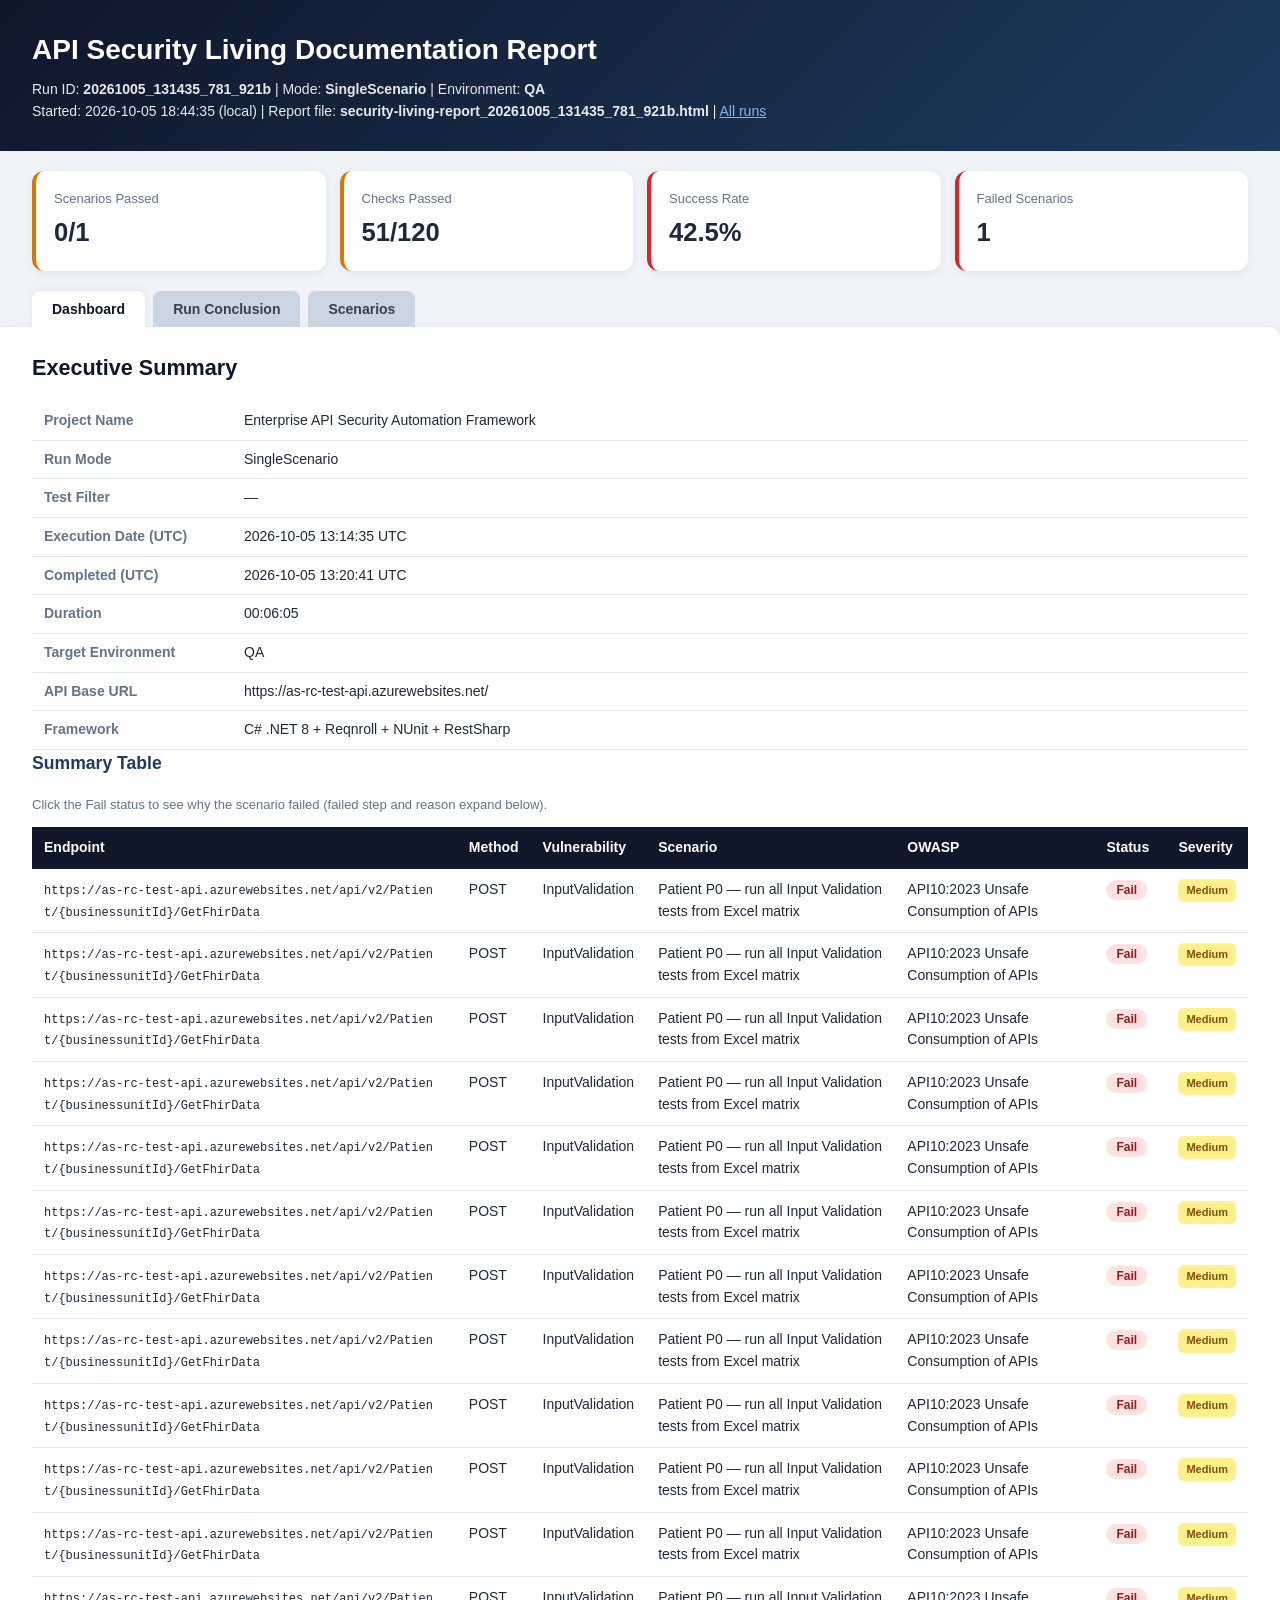
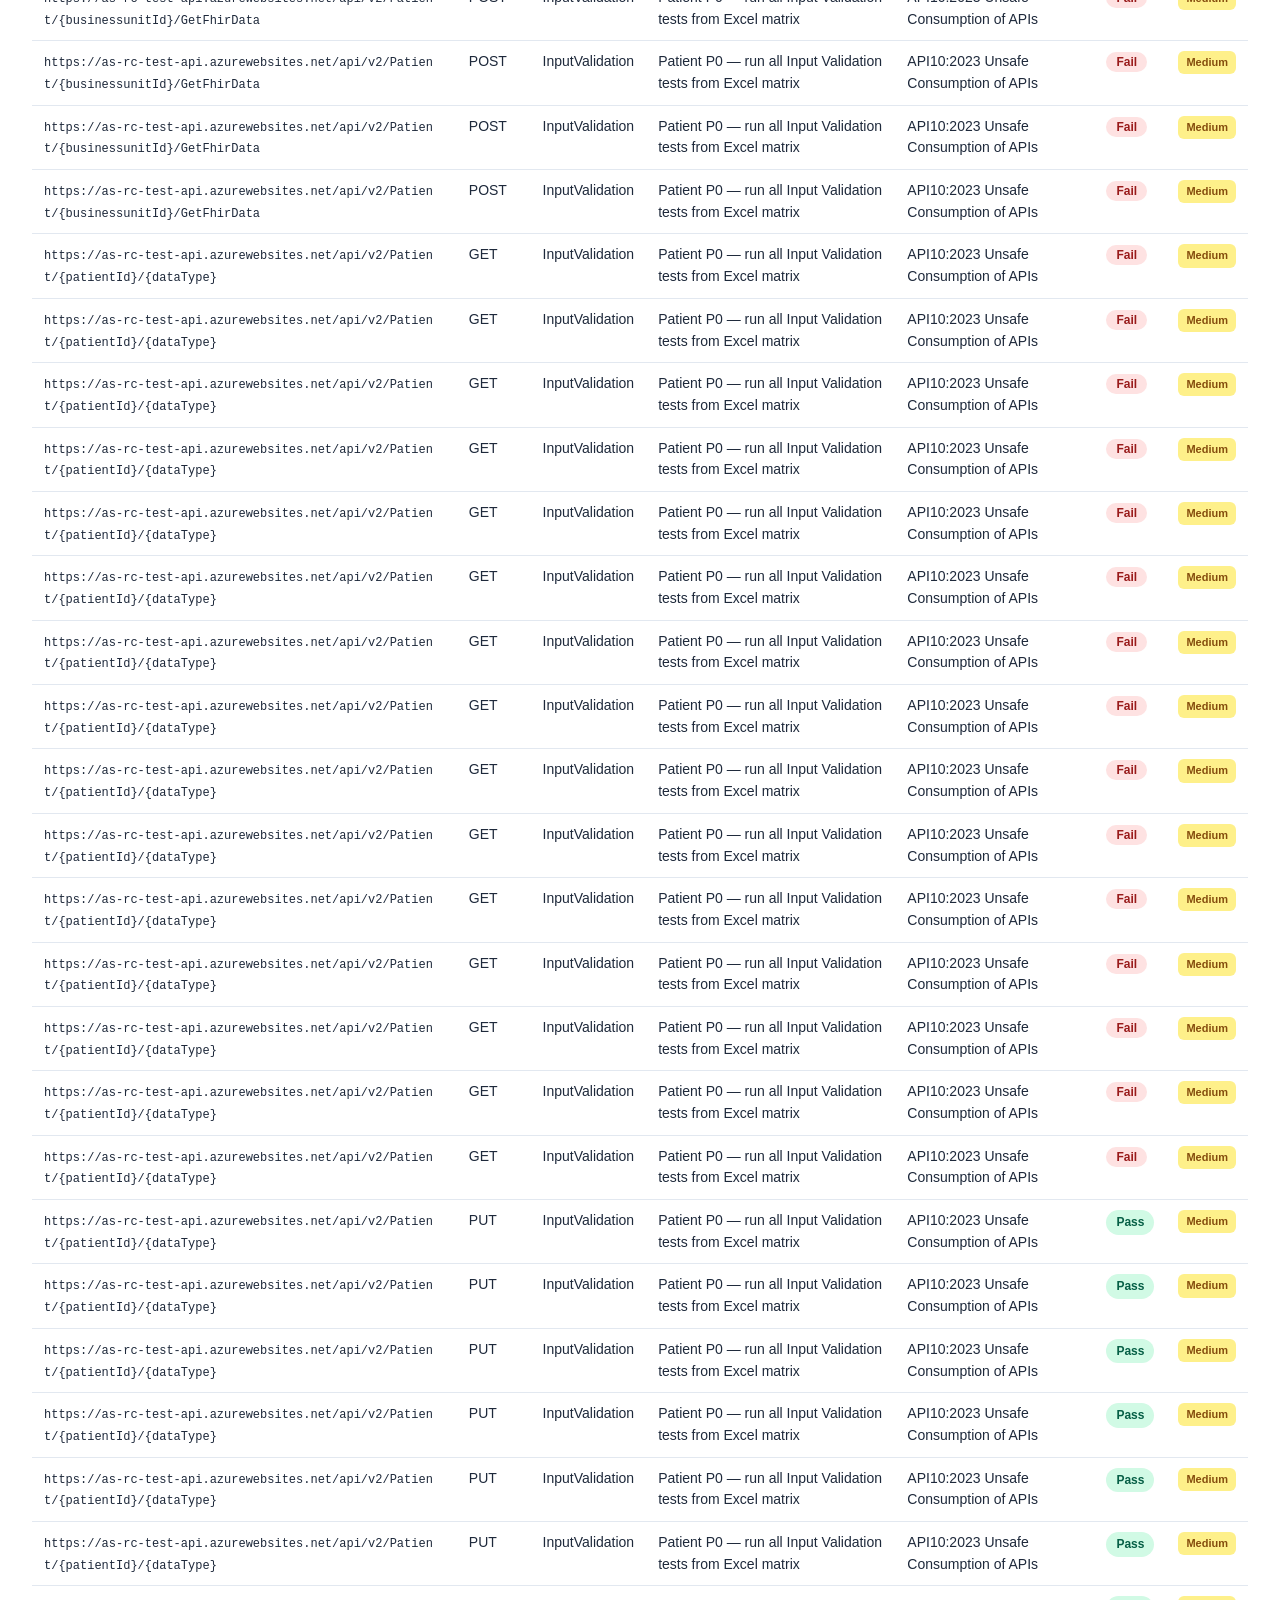
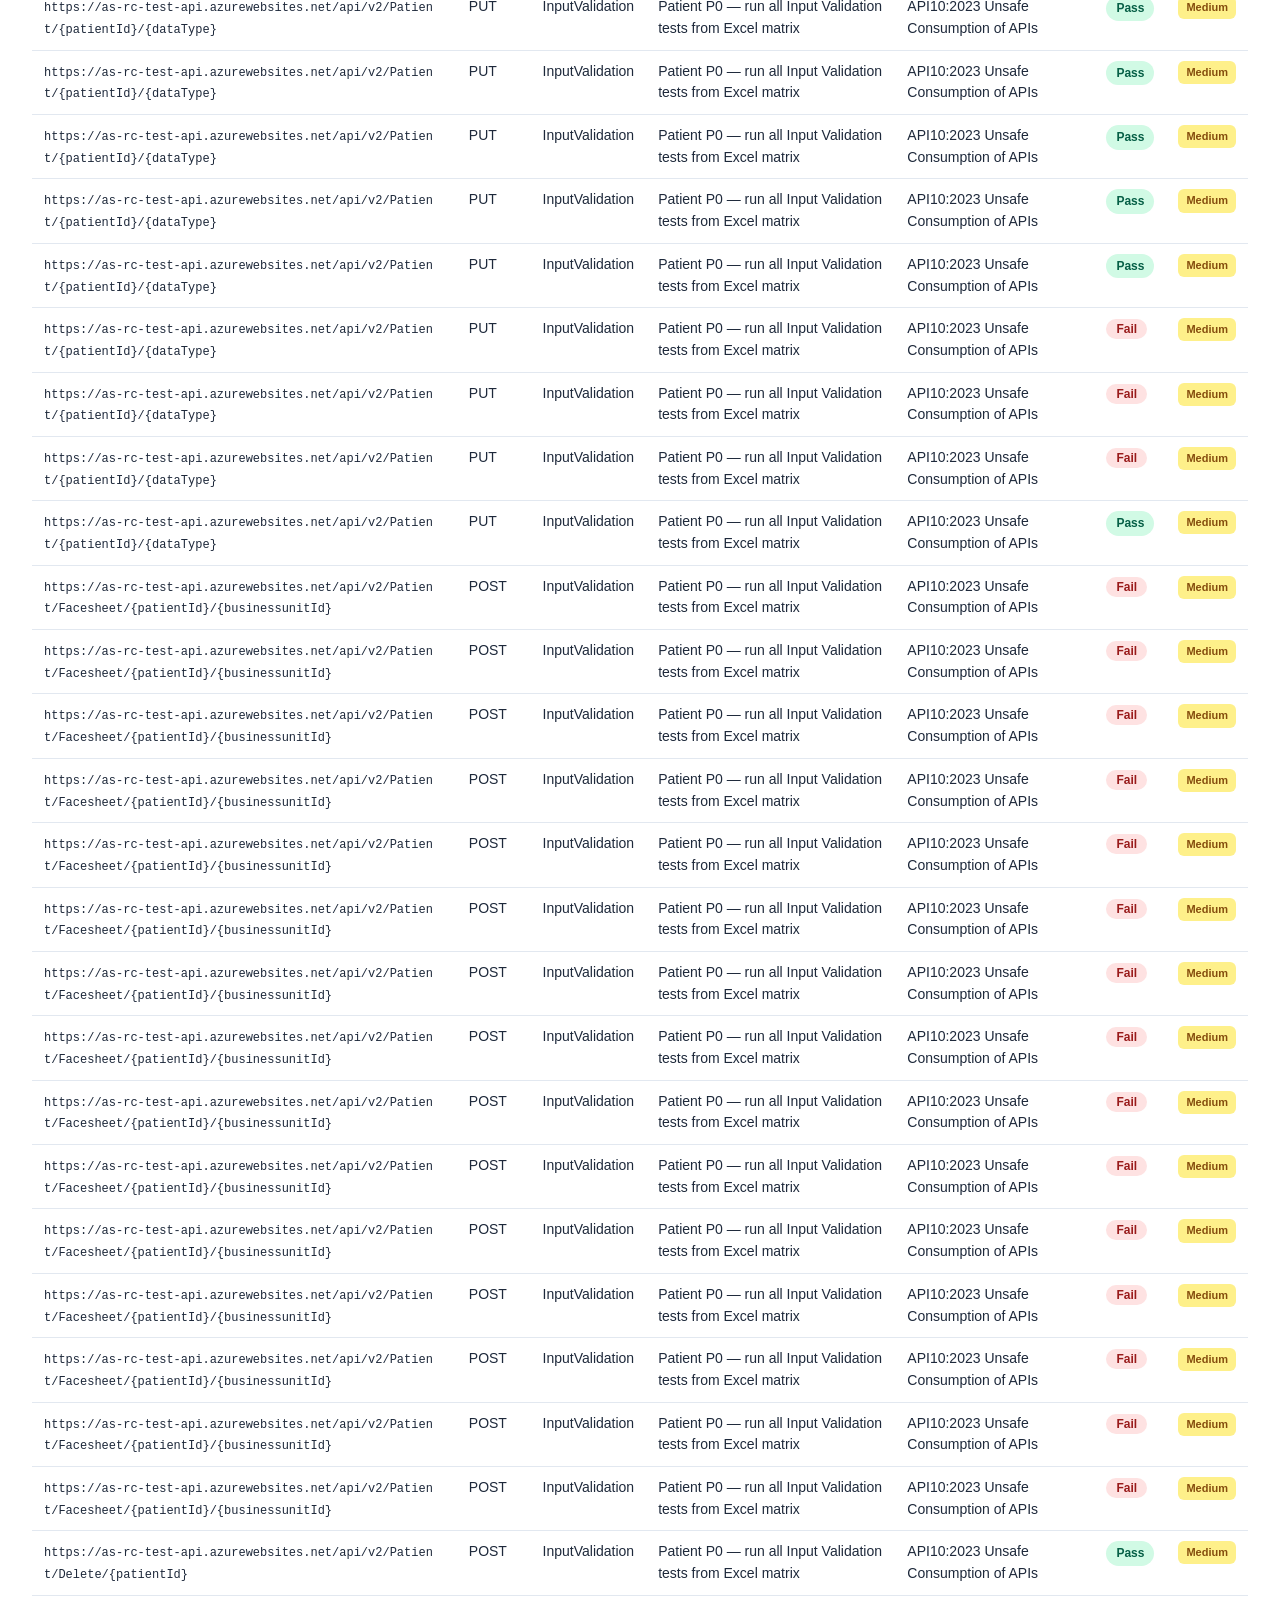
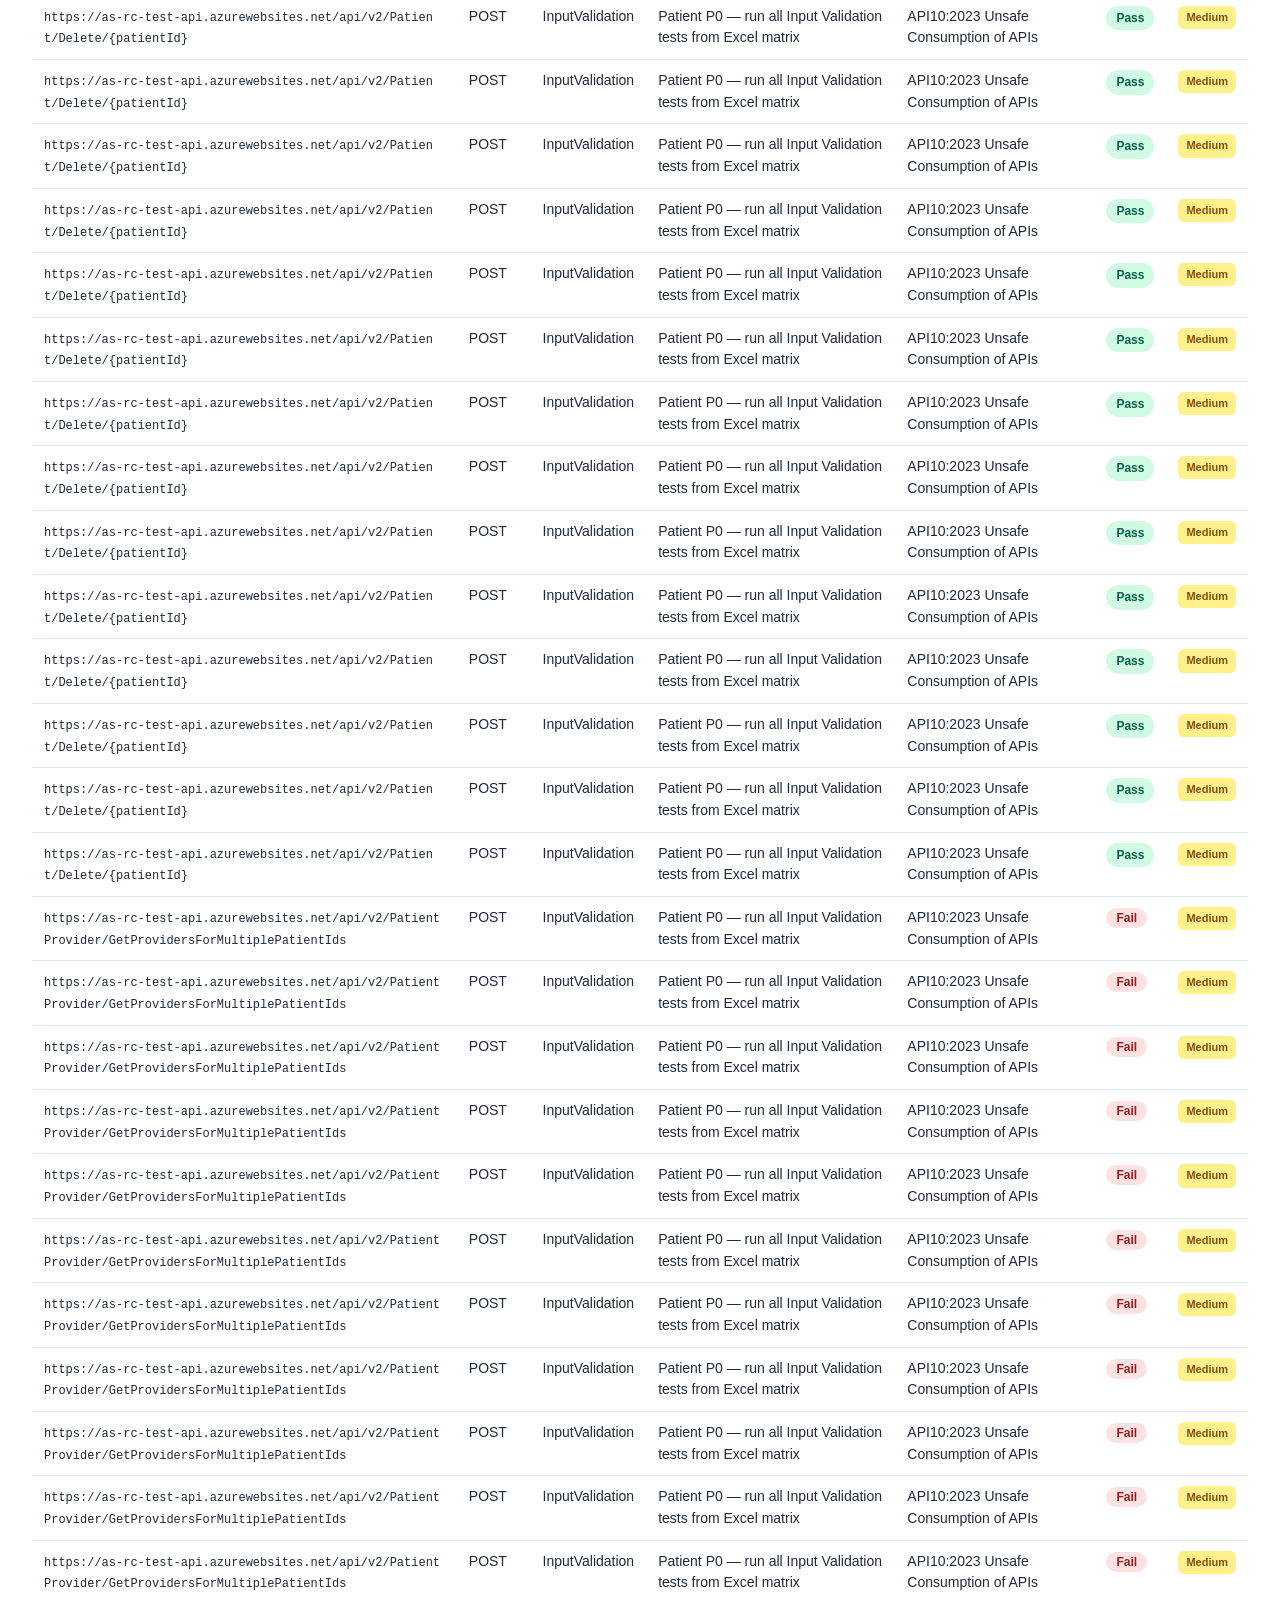
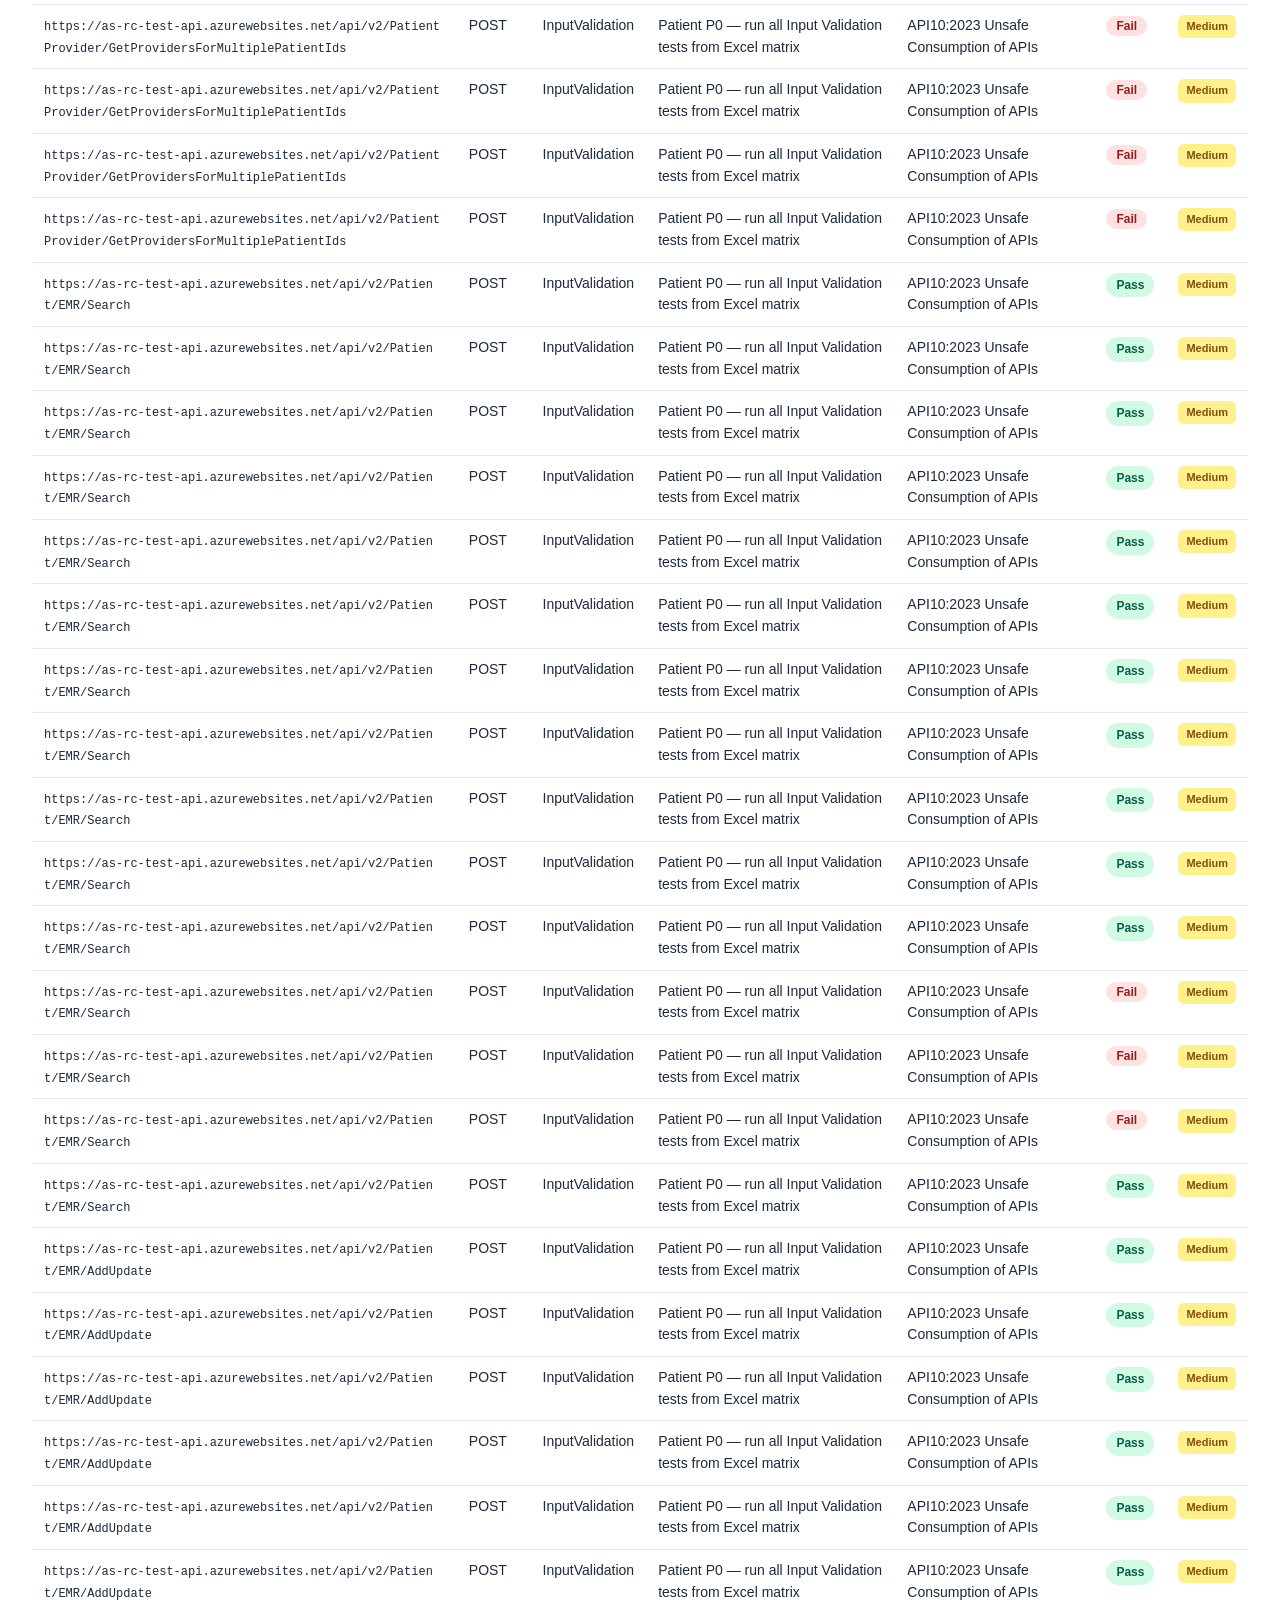
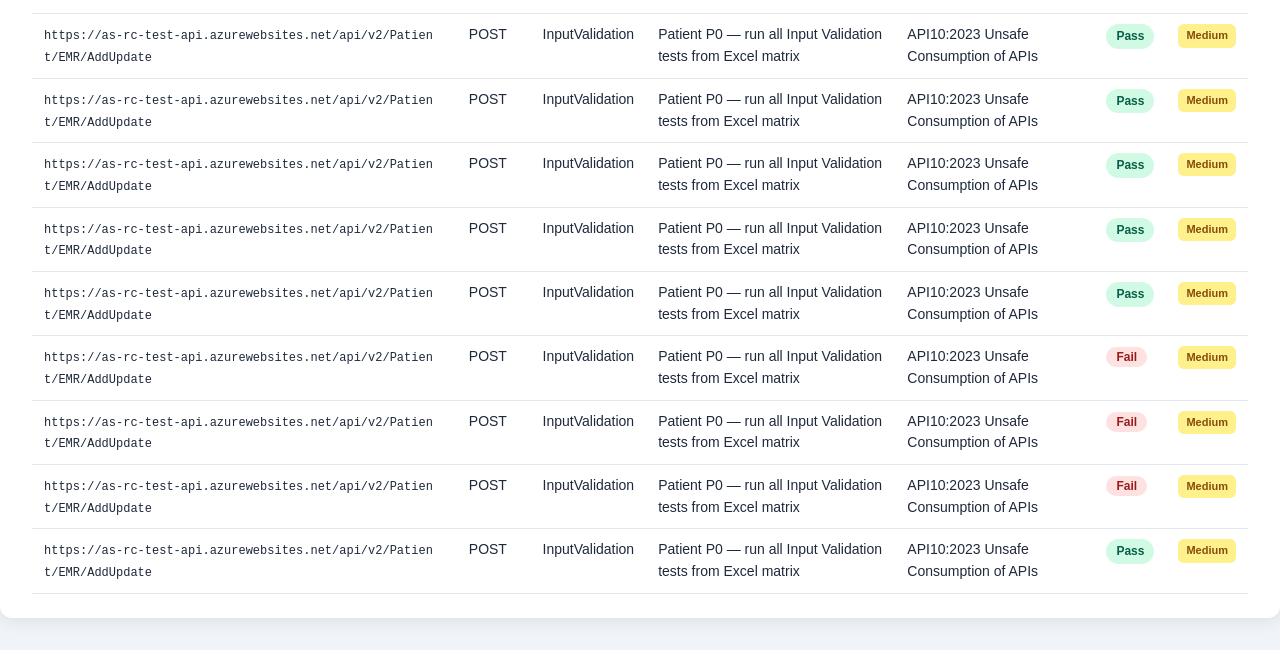
==== commit d8bb2ece: "added: API Patient.feature" ====
--- a/Reports/Security/LivingReport/latest.html
+++ b/Reports/Security/LivingReport/latest.html
@@ -3,7 +3,7 @@
 <head>
 <meta charset="utf-8"/>
 <meta name="viewport" content="width=device-width, initial-scale=1"/>
-<title>Security Living Report — 20260929_095034_412_cfb7</title>
+<title>Security Living Report — 20261005_131435_781_921b</title>
 <style>
   :root { --bg:#f0f4f8; --card:#fff; --text:#1e293b; --muted:#64748b; --pass:#059669; --fail:#dc2626; --warn:#d97706; --border:#e2e8f0; }
   * { box-sizing: border-box; }
@@ -74,14 +74,14 @@
 </head>
 <body>
 <header class="page-header">
-<h1>API Security Living Report — Consolidated Run (4 scenarios)</h1>
-<p class="meta">Run ID: <strong>20260929_095034_412_cfb7</strong> | Mode: <strong>Batch</strong> | Environment: <strong>QA</strong></p>
-<p class="meta">Started: 2026-09-29 15:20:34 (local) | Report file: <strong>security-living-report_20260929_095034_412_cfb7.html</strong> | <a href="index.html" style="color:#93c5fd">All runs</a></p>
+<h1>API Security Living Documentation Report</h1>
+<p class="meta">Run ID: <strong>20261005_131435_781_921b</strong> | Mode: <strong>SingleScenario</strong> | Environment: <strong>QA</strong></p>
+<p class="meta">Started: 2026-10-05 18:44:35 (local) | Report file: <strong>security-living-report_20261005_131435_781_921b.html</strong> | <a href="index.html" style="color:#93c5fd">All runs</a></p>
 </header>
 <div class="cards">
-<div class="stat-card warn"><div class="label">Scenarios Passed</div><div class="value">3/4</div></div>
-<div class="stat-card warn"><div class="label">Checks Passed</div><div class="value">18/66</div></div>
-<div class="stat-card fail"><div class="label">Success Rate</div><div class="value">27.3%</div></div>
+<div class="stat-card warn"><div class="label">Scenarios Passed</div><div class="value">0/1</div></div>
+<div class="stat-card warn"><div class="label">Checks Passed</div><div class="value">51/120</div></div>
+<div class="stat-card fail"><div class="label">Success Rate</div><div class="value">42.5%</div></div>
 <div class="stat-card fail"><div class="label">Failed Scenarios</div><div class="value">1</div></div>
 </div>
 <nav class="tabs" role="tablist">
@@ -93,11 +93,11 @@
 <h2>Executive Summary</h2>
 <table class="meta-table"><tbody>
 <tr><td>Project Name</td><td>Enterprise API Security Automation Framework</td></tr>
-<tr><td>Run Mode</td><td>Batch</td></tr>
+<tr><td>Run Mode</td><td>SingleScenario</td></tr>
 <tr><td>Test Filter</td><td>—</td></tr>
-<tr><td>Execution Date (UTC)</td><td>2026-09-29 09:50:34 UTC</td></tr>
-<tr><td>Completed (UTC)</td><td>2026-09-29 09:54:15 UTC</td></tr>
-<tr><td>Duration</td><td>00:03:40</td></tr>
+<tr><td>Execution Date (UTC)</td><td>2026-10-05 13:14:35 UTC</td></tr>
+<tr><td>Completed (UTC)</td><td>2026-10-05 13:20:41 UTC</td></tr>
+<tr><td>Duration</td><td>00:06:05</td></tr>
 <tr><td>Target Environment</td><td>QA</td></tr>
 <tr><td>API Base URL</td><td>https://as-rc-test-api.azurewebsites.net/</td></tr>
 <tr><td>Framework</td><td>C# .NET 8 + Reqnroll + NUnit + RestSharp</td></tr>
@@ -110,1491 +110,2405 @@
 <tr class="data-row">
 <td class="endpoint"><code>https://as-rc-test-api.azurewebsites.net/api/v2/Patient/{businessunitId}/GetFhirData</code></td>
 <td>POST</td>
-<td>EmptyBearer</td>
-<td>AUTH-003-02 GetFhirData rejects missing Authorization header</td>
-<td>API2:2023 Broken Authentication</td>
-<td><span class="status-pill pass">Pass</span></td>
-<td><span class="sev-badge critical">Critical</span></td>
-</tr>
+<td>InputValidation</td>
+<td>Patient P0 — run all Input Validation tests from Excel matrix</td>
+<td>API10:2023 Unsafe Consumption of APIs</td>
+<td><button type="button" class="status-pill fail fail-toggle" aria-expanded="false" aria-controls="fail-detail-0" data-fail-toggle="fail-detail-0">Fail</button></td>
+<td><span class="sev-badge medium">Medium</span></td>
+</tr>
+<tr id="fail-detail-0" class="fail-detail-row" hidden>
+<td colspan="7">
+<dl class="fail-detail-box">
+<dt>Failed Step</dt><dd>Then all authorization executions should pass</dd>
+<dt>Reason</dt><dd>Expected [400], got 200. Body={&quot;Data&quot;:[],&quot;Status&quot;:0,&quot;Message&quot;:null,&quot;Warning&quot;:null,&quot;Error&quot;:null,&quot;TotalRecords&quot;:0,&quot;FhirResponse&quot;:null}</dd>
+<dt>Expected / Actual</dt><dd><code>400/200</code></dd>
+</dl></td></tr>
+<tr class="data-row">
+<td class="endpoint"><code>https://as-rc-test-api.azurewebsites.net/api/v2/Patient/{businessunitId}/GetFhirData</code></td>
+<td>POST</td>
+<td>InputValidation</td>
+<td>Patient P0 — run all Input Validation tests from Excel matrix</td>
+<td>API10:2023 Unsafe Consumption of APIs</td>
+<td><button type="button" class="status-pill fail fail-toggle" aria-expanded="false" aria-controls="fail-detail-1" data-fail-toggle="fail-detail-1">Fail</button></td>
+<td><span class="sev-badge medium">Medium</span></td>
+</tr>
+<tr id="fail-detail-1" class="fail-detail-row" hidden>
+<td colspan="7">
+<dl class="fail-detail-box">
+<dt>Failed Step</dt><dd>Then all authorization executions should pass</dd>
+<dt>Reason</dt><dd>Expected [400], got 200. Body={&quot;Data&quot;:[],&quot;Status&quot;:0,&quot;Message&quot;:null,&quot;Warning&quot;:null,&quot;Error&quot;:null,&quot;TotalRecords&quot;:0,&quot;FhirResponse&quot;:null}</dd>
+<dt>Expected / Actual</dt><dd><code>400/200</code></dd>
+</dl></td></tr>
+<tr class="data-row">
+<td class="endpoint"><code>https://as-rc-test-api.azurewebsites.net/api/v2/Patient/{businessunitId}/GetFhirData</code></td>
+<td>POST</td>
+<td>InputValidation</td>
+<td>Patient P0 — run all Input Validation tests from Excel matrix</td>
+<td>API10:2023 Unsafe Consumption of APIs</td>
+<td><button type="button" class="status-pill fail fail-toggle" aria-expanded="false" aria-controls="fail-detail-2" data-fail-toggle="fail-detail-2">Fail</button></td>
+<td><span class="sev-badge medium">Medium</span></td>
+</tr>
+<tr id="fail-detail-2" class="fail-detail-row" hidden>
+<td colspan="7">
+<dl class="fail-detail-box">
+<dt>Failed Step</dt><dd>Then all authorization executions should pass</dd>
+<dt>Reason</dt><dd>Expected [400], got 200. Body={&quot;Data&quot;:[],&quot;Status&quot;:0,&quot;Message&quot;:null,&quot;Warning&quot;:null,&quot;Error&quot;:null,&quot;TotalRecords&quot;:0,&quot;FhirResponse&quot;:null}</dd>
+<dt>Expected / Actual</dt><dd><code>400/200</code></dd>
+</dl></td></tr>
+<tr class="data-row">
+<td class="endpoint"><code>https://as-rc-test-api.azurewebsites.net/api/v2/Patient/{businessunitId}/GetFhirData</code></td>
+<td>POST</td>
+<td>InputValidation</td>
+<td>Patient P0 — run all Input Validation tests from Excel matrix</td>
+<td>API10:2023 Unsafe Consumption of APIs</td>
+<td><button type="button" class="status-pill fail fail-toggle" aria-expanded="false" aria-controls="fail-detail-3" data-fail-toggle="fail-detail-3">Fail</button></td>
+<td><span class="sev-badge medium">Medium</span></td>
+</tr>
+<tr id="fail-detail-3" class="fail-detail-row" hidden>
+<td colspan="7">
+<dl class="fail-detail-box">
+<dt>Failed Step</dt><dd>Then all authorization executions should pass</dd>
+<dt>Reason</dt><dd>Expected [400], got 200. Body={&quot;Data&quot;:[],&quot;Status&quot;:0,&quot;Message&quot;:null,&quot;Warning&quot;:null,&quot;Error&quot;:null,&quot;TotalRecords&quot;:0,&quot;FhirResponse&quot;:null}</dd>
+<dt>Expected / Actual</dt><dd><code>400/200</code></dd>
+</dl></td></tr>
+<tr class="data-row">
+<td class="endpoint"><code>https://as-rc-test-api.azurewebsites.net/api/v2/Patient/{businessunitId}/GetFhirData</code></td>
+<td>POST</td>
+<td>InputValidation</td>
+<td>Patient P0 — run all Input Validation tests from Excel matrix</td>
+<td>API10:2023 Unsafe Consumption of APIs</td>
+<td><button type="button" class="status-pill fail fail-toggle" aria-expanded="false" aria-controls="fail-detail-4" data-fail-toggle="fail-detail-4">Fail</button></td>
+<td><span class="sev-badge medium">Medium</span></td>
+</tr>
+<tr id="fail-detail-4" class="fail-detail-row" hidden>
+<td colspan="7">
+<dl class="fail-detail-box">
+<dt>Failed Step</dt><dd>Then all authorization executions should pass</dd>
+<dt>Reason</dt><dd>Expected [400], got 200. Body={&quot;Data&quot;:[],&quot;Status&quot;:0,&quot;Message&quot;:null,&quot;Warning&quot;:null,&quot;Error&quot;:null,&quot;TotalRecords&quot;:0,&quot;FhirResponse&quot;:null}</dd>
+<dt>Expected / Actual</dt><dd><code>400/200</code></dd>
+</dl></td></tr>
+<tr class="data-row">
+<td class="endpoint"><code>https://as-rc-test-api.azurewebsites.net/api/v2/Patient/{businessunitId}/GetFhirData</code></td>
+<td>POST</td>
+<td>InputValidation</td>
+<td>Patient P0 — run all Input Validation tests from Excel matrix</td>
+<td>API10:2023 Unsafe Consumption of APIs</td>
+<td><button type="button" class="status-pill fail fail-toggle" aria-expanded="false" aria-controls="fail-detail-5" data-fail-toggle="fail-detail-5">Fail</button></td>
+<td><span class="sev-badge medium">Medium</span></td>
+</tr>
+<tr id="fail-detail-5" class="fail-detail-row" hidden>
+<td colspan="7">
+<dl class="fail-detail-box">
+<dt>Failed Step</dt><dd>Then all authorization executions should pass</dd>
+<dt>Reason</dt><dd>Expected [400], got 200. Body={&quot;Data&quot;:[],&quot;Status&quot;:0,&quot;Message&quot;:null,&quot;Warning&quot;:null,&quot;Error&quot;:null,&quot;TotalRecords&quot;:0,&quot;FhirResponse&quot;:null}</dd>
+<dt>Expected / Actual</dt><dd><code>400/200</code></dd>
+</dl></td></tr>
+<tr class="data-row">
+<td class="endpoint"><code>https://as-rc-test-api.azurewebsites.net/api/v2/Patient/{businessunitId}/GetFhirData</code></td>
+<td>POST</td>
+<td>InputValidation</td>
+<td>Patient P0 — run all Input Validation tests from Excel matrix</td>
+<td>API10:2023 Unsafe Consumption of APIs</td>
+<td><button type="button" class="status-pill fail fail-toggle" aria-expanded="false" aria-controls="fail-detail-6" data-fail-toggle="fail-detail-6">Fail</button></td>
+<td><span class="sev-badge medium">Medium</span></td>
+</tr>
+<tr id="fail-detail-6" class="fail-detail-row" hidden>
+<td colspan="7">
+<dl class="fail-detail-box">
+<dt>Failed Step</dt><dd>Then all authorization executions should pass</dd>
+<dt>Reason</dt><dd>Expected [400], got 200. Body={&quot;Data&quot;:[],&quot;Status&quot;:0,&quot;Message&quot;:null,&quot;Warning&quot;:null,&quot;Error&quot;:null,&quot;TotalRecords&quot;:0,&quot;FhirResponse&quot;:null}</dd>
+<dt>Expected / Actual</dt><dd><code>400/200</code></dd>
+</dl></td></tr>
+<tr class="data-row">
+<td class="endpoint"><code>https://as-rc-test-api.azurewebsites.net/api/v2/Patient/{businessunitId}/GetFhirData</code></td>
+<td>POST</td>
+<td>InputValidation</td>
+<td>Patient P0 — run all Input Validation tests from Excel matrix</td>
+<td>API10:2023 Unsafe Consumption of APIs</td>
+<td><button type="button" class="status-pill fail fail-toggle" aria-expanded="false" aria-controls="fail-detail-7" data-fail-toggle="fail-detail-7">Fail</button></td>
+<td><span class="sev-badge medium">Medium</span></td>
+</tr>
+<tr id="fail-detail-7" class="fail-detail-row" hidden>
+<td colspan="7">
+<dl class="fail-detail-box">
+<dt>Failed Step</dt><dd>Then all authorization executions should pass</dd>
+<dt>Reason</dt><dd>Expected [400], got 200. Body={&quot;Data&quot;:[],&quot;Status&quot;:0,&quot;Message&quot;:null,&quot;Warning&quot;:null,&quot;Error&quot;:null,&quot;TotalRecords&quot;:0,&quot;FhirResponse&quot;:null}</dd>
+<dt>Expected / Actual</dt><dd><code>400/200</code></dd>
+</dl></td></tr>
+<tr class="data-row">
+<td class="endpoint"><code>https://as-rc-test-api.azurewebsites.net/api/v2/Patient/{businessunitId}/GetFhirData</code></td>
+<td>POST</td>
+<td>InputValidation</td>
+<td>Patient P0 — run all Input Validation tests from Excel matrix</td>
+<td>API10:2023 Unsafe Consumption of APIs</td>
+<td><button type="button" class="status-pill fail fail-toggle" aria-expanded="false" aria-controls="fail-detail-8" data-fail-toggle="fail-detail-8">Fail</button></td>
+<td><span class="sev-badge medium">Medium</span></td>
+</tr>
+<tr id="fail-detail-8" class="fail-detail-row" hidden>
+<td colspan="7">
+<dl class="fail-detail-box">
+<dt>Failed Step</dt><dd>Then all authorization executions should pass</dd>
+<dt>Reason</dt><dd>Expected [400], got 200. Body={&quot;Data&quot;:[],&quot;Status&quot;:0,&quot;Message&quot;:null,&quot;Warning&quot;:null,&quot;Error&quot;:null,&quot;TotalRecords&quot;:0,&quot;FhirResponse&quot;:null}</dd>
+<dt>Expected / Actual</dt><dd><code>400/200</code></dd>
+</dl></td></tr>
+<tr class="data-row">
+<td class="endpoint"><code>https://as-rc-test-api.azurewebsites.net/api/v2/Patient/{businessunitId}/GetFhirData</code></td>
+<td>POST</td>
+<td>InputValidation</td>
+<td>Patient P0 — run all Input Validation tests from Excel matrix</td>
+<td>API10:2023 Unsafe Consumption of APIs</td>
+<td><button type="button" class="status-pill fail fail-toggle" aria-expanded="false" aria-controls="fail-detail-9" data-fail-toggle="fail-detail-9">Fail</button></td>
+<td><span class="sev-badge medium">Medium</span></td>
+</tr>
+<tr id="fail-detail-9" class="fail-detail-row" hidden>
+<td colspan="7">
+<dl class="fail-detail-box">
+<dt>Failed Step</dt><dd>Then all authorization executions should pass</dd>
+<dt>Reason</dt><dd>Expected [400], got 200. Body={&quot;Data&quot;:[],&quot;Status&quot;:0,&quot;Message&quot;:null,&quot;Warning&quot;:null,&quot;Error&quot;:null,&quot;TotalRecords&quot;:0,&quot;FhirResponse&quot;:null}</dd>
+<dt>Expected / Actual</dt><dd><code>400/200</code></dd>
+</dl></td></tr>
+<tr class="data-row">
+<td class="endpoint"><code>https://as-rc-test-api.azurewebsites.net/api/v2/Patient/{businessunitId}/GetFhirData</code></td>
+<td>POST</td>
+<td>InputValidation</td>
+<td>Patient P0 — run all Input Validation tests from Excel matrix</td>
+<td>API10:2023 Unsafe Consumption of APIs</td>
+<td><button type="button" class="status-pill fail fail-toggle" aria-expanded="false" aria-controls="fail-detail-10" data-fail-toggle="fail-detail-10">Fail</button></td>
+<td><span class="sev-badge medium">Medium</span></td>
+</tr>
+<tr id="fail-detail-10" class="fail-detail-row" hidden>
+<td colspan="7">
+<dl class="fail-detail-box">
+<dt>Failed Step</dt><dd>Then all authorization executions should pass</dd>
+<dt>Reason</dt><dd>Expected [400], got 200. Body={&quot;Data&quot;:[],&quot;Status&quot;:0,&quot;Message&quot;:null,&quot;Warning&quot;:null,&quot;Error&quot;:null,&quot;TotalRecords&quot;:0,&quot;FhirResponse&quot;:null}</dd>
+<dt>Expected / Actual</dt><dd><code>400/200</code></dd>
+</dl></td></tr>
+<tr class="data-row">
+<td class="endpoint"><code>https://as-rc-test-api.azurewebsites.net/api/v2/Patient/{businessunitId}/GetFhirData</code></td>
+<td>POST</td>
+<td>InputValidation</td>
+<td>Patient P0 — run all Input Validation tests from Excel matrix</td>
+<td>API10:2023 Unsafe Consumption of APIs</td>
+<td><button type="button" class="status-pill fail fail-toggle" aria-expanded="false" aria-controls="fail-detail-11" data-fail-toggle="fail-detail-11">Fail</button></td>
+<td><span class="sev-badge medium">Medium</span></td>
+</tr>
+<tr id="fail-detail-11" class="fail-detail-row" hidden>
+<td colspan="7">
+<dl class="fail-detail-box">
+<dt>Failed Step</dt><dd>Then all authorization executions should pass</dd>
+<dt>Reason</dt><dd>Expected [400], got 200. Body={&quot;Data&quot;:[],&quot;Status&quot;:0,&quot;Message&quot;:null,&quot;Warning&quot;:null,&quot;Error&quot;:null,&quot;TotalRecords&quot;:0,&quot;FhirResponse&quot;:null}</dd>
+<dt>Expected / Actual</dt><dd><code>403/200</code></dd>
+<dt>Detail</dt><dd>Expected [403], got 200. Body={&quot;Data&quot;:[],&quot;Status&quot;:0,&quot;Message&quot;:null,&quot;Warning&quot;:null,&quot;Error&quot;:null,&quot;TotalRecords&quot;:0,&quot;FhirResponse&quot;:null}</dd>
+</dl></td></tr>
+<tr class="data-row">
+<td class="endpoint"><code>https://as-rc-test-api.azurewebsites.net/api/v2/Patient/{businessunitId}/GetFhirData</code></td>
+<td>POST</td>
+<td>InputValidation</td>
+<td>Patient P0 — run all Input Validation tests from Excel matrix</td>
+<td>API10:2023 Unsafe Consumption of APIs</td>
+<td><button type="button" class="status-pill fail fail-toggle" aria-expanded="false" aria-controls="fail-detail-12" data-fail-toggle="fail-detail-12">Fail</button></td>
+<td><span class="sev-badge medium">Medium</span></td>
+</tr>
+<tr id="fail-detail-12" class="fail-detail-row" hidden>
+<td colspan="7">
+<dl class="fail-detail-box">
+<dt>Failed Step</dt><dd>Then all authorization executions should pass</dd>
+<dt>Reason</dt><dd>Expected [400], got 200. Body={&quot;Data&quot;:[],&quot;Status&quot;:0,&quot;Message&quot;:null,&quot;Warning&quot;:null,&quot;Error&quot;:null,&quot;TotalRecords&quot;:0,&quot;FhirResponse&quot;:null}</dd>
+<dt>Expected / Actual</dt><dd><code>401/200</code></dd>
+<dt>Detail</dt><dd>Expected [401], got 200. Body={&quot;Data&quot;:[],&quot;Status&quot;:0,&quot;Message&quot;:null,&quot;Warning&quot;:null,&quot;Error&quot;:null,&quot;TotalRecords&quot;:0,&quot;FhirResponse&quot;:null}</dd>
+</dl></td></tr>
+<tr class="data-row">
+<td class="endpoint"><code>https://as-rc-test-api.azurewebsites.net/api/v2/Patient/{businessunitId}/GetFhirData</code></td>
+<td>POST</td>
+<td>InputValidation</td>
+<td>Patient P0 — run all Input Validation tests from Excel matrix</td>
+<td>API10:2023 Unsafe Consumption of APIs</td>
+<td><button type="button" class="status-pill fail fail-toggle" aria-expanded="false" aria-controls="fail-detail-13" data-fail-toggle="fail-detail-13">Fail</button></td>
+<td><span class="sev-badge medium">Medium</span></td>
+</tr>
+<tr id="fail-detail-13" class="fail-detail-row" hidden>
+<td colspan="7">
+<dl class="fail-detail-box">
+<dt>Failed Step</dt><dd>Then all authorization executions should pass</dd>
+<dt>Reason</dt><dd>Expected [400], got 200. Body={&quot;Data&quot;:[],&quot;Status&quot;:0,&quot;Message&quot;:null,&quot;Warning&quot;:null,&quot;Error&quot;:null,&quot;TotalRecords&quot;:0,&quot;FhirResponse&quot;:null}</dd>
+<dt>Expected / Actual</dt><dd><code>403/200</code></dd>
+<dt>Detail</dt><dd>Expected [403], got 200. Body={&quot;Data&quot;:[],&quot;Status&quot;:0,&quot;Message&quot;:null,&quot;Warning&quot;:null,&quot;Error&quot;:null,&quot;TotalRecords&quot;:0,&quot;FhirResponse&quot;:null}</dd>
+</dl></td></tr>
+<tr class="data-row">
+<td class="endpoint"><code>https://as-rc-test-api.azurewebsites.net/api/v2/Patient/{businessunitId}/GetFhirData</code></td>
+<td>POST</td>
+<td>InputValidation</td>
+<td>Patient P0 — run all Input Validation tests from Excel matrix</td>
+<td>API10:2023 Unsafe Consumption of APIs</td>
+<td><button type="button" class="status-pill fail fail-toggle" aria-expanded="false" aria-controls="fail-detail-14" data-fail-toggle="fail-detail-14">Fail</button></td>
+<td><span class="sev-badge medium">Medium</span></td>
+</tr>
+<tr id="fail-detail-14" class="fail-detail-row" hidden>
+<td colspan="7">
+<dl class="fail-detail-box">
+<dt>Failed Step</dt><dd>Then all authorization executions should pass</dd>
+<dt>Reason</dt><dd>Expected [400], got 200. Body={&quot;Data&quot;:[],&quot;Status&quot;:0,&quot;Message&quot;:null,&quot;Warning&quot;:null,&quot;Error&quot;:null,&quot;TotalRecords&quot;:0,&quot;FhirResponse&quot;:null}</dd>
+<dt>Expected / Actual</dt><dd><code>400/200</code></dd>
+</dl></td></tr>
 <tr class="data-row">
 <td class="endpoint"><code>https://as-rc-test-api.azurewebsites.net/api/v2/Patient/{patientId}/{dataType}</code></td>
 <td>GET</td>
-<td>EmptyBearer</td>
-<td>AUTH-005-02 GetPatientData rejects empty bearer token</td>
-<td>API2:2023 Broken Authentication</td>
-<td><span class="status-pill pass">Pass</span></td>
-<td><span class="sev-badge critical">Critical</span></td>
-</tr>
-<tr class="data-row">
-<td class="endpoint"><code>https://as-rc-test-api.azurewebsites.net/api/v2/Patient/Delete/{patientId}</code></td>
-<td>POST</td>
-<td>TamperedSignature</td>
-<td>AUTH-010-06 Patient Delete rejects tampered signature</td>
-<td>API2:2023 Broken Authentication</td>
-<td><span class="status-pill pass">Pass</span></td>
-<td><span class="sev-badge high">High</span></td>
-</tr>
-<tr class="data-row">
-<td class="endpoint"><code>https://as-rc-test-api.azurewebsites.net/api/v2/Patient/{businessunitId}/GetFhirData</code></td>
-<td>POST</td>
-<td>EmptyBearer</td>
-<td>Patient P0 — run all Authentication tests from Excel matrix</td>
-<td>API2:2023 Broken Authentication</td>
-<td><span class="status-pill pass">Pass</span></td>
-<td><span class="sev-badge critical">Critical</span></td>
-</tr>
-<tr class="data-row">
-<td class="endpoint"><code>https://as-rc-test-api.azurewebsites.net/api/v2/Patient/{businessunitId}/GetFhirData</code></td>
-<td>POST</td>
-<td>InvalidToken</td>
-<td>Patient P0 — run all Authentication tests from Excel matrix</td>
-<td>API2:2023 Broken Authentication</td>
-<td><button type="button" class="status-pill fail fail-toggle" aria-expanded="false" aria-controls="fail-detail-4" data-fail-toggle="fail-detail-4">Fail</button></td>
-<td><span class="sev-badge high">High</span></td>
-</tr>
-<tr id="fail-detail-4" class="fail-detail-row" hidden>
-<td colspan="7">
-<dl class="fail-detail-box">
-<dt>Failed Step</dt><dd>Then all authorization executions should pass</dd>
-<dt>Reason</dt><dd>Expected [401], got 200. Body={&quot;Data&quot;:[],&quot;Status&quot;:0,&quot;Message&quot;:null,&quot;Warning&quot;:null,&quot;Error&quot;:null,&quot;TotalRecords&quot;:0,&quot;FhirResponse&quot;:null}</dd>
-<dt>Expected / Actual</dt><dd><code>401/200</code></dd>
-</dl></td></tr>
-<tr class="data-row">
-<td class="endpoint"><code>https://as-rc-test-api.azurewebsites.net/api/v2/Patient/{businessunitId}/GetFhirData</code></td>
-<td>POST</td>
-<td>MalformedToken</td>
-<td>Patient P0 — run all Authentication tests from Excel matrix</td>
-<td>API2:2023 Broken Authentication</td>
-<td><button type="button" class="status-pill fail fail-toggle" aria-expanded="false" aria-controls="fail-detail-5" data-fail-toggle="fail-detail-5">Fail</button></td>
-<td><span class="sev-badge high">High</span></td>
-</tr>
-<tr id="fail-detail-5" class="fail-detail-row" hidden>
-<td colspan="7">
-<dl class="fail-detail-box">
-<dt>Failed Step</dt><dd>Then all authorization executions should pass</dd>
-<dt>Reason</dt><dd>Expected [401], got 200. Body={&quot;Data&quot;:[],&quot;Status&quot;:0,&quot;Message&quot;:null,&quot;Warning&quot;:null,&quot;Error&quot;:null,&quot;TotalRecords&quot;:0,&quot;FhirResponse&quot;:null}</dd>
-<dt>Expected / Actual</dt><dd><code>401/200</code></dd>
-</dl></td></tr>
-<tr class="data-row">
-<td class="endpoint"><code>https://as-rc-test-api.azurewebsites.net/api/v2/Patient/{businessunitId}/GetFhirData</code></td>
-<td>POST</td>
-<td>ExpiredToken</td>
-<td>Patient P0 — run all Authentication tests from Excel matrix</td>
-<td>API2:2023 Broken Authentication</td>
-<td><button type="button" class="status-pill fail fail-toggle" aria-expanded="false" aria-controls="fail-detail-6" data-fail-toggle="fail-detail-6">Fail</button></td>
-<td><span class="sev-badge high">High</span></td>
-</tr>
-<tr id="fail-detail-6" class="fail-detail-row" hidden>
-<td colspan="7">
-<dl class="fail-detail-box">
-<dt>Failed Step</dt><dd>Then all authorization executions should pass</dd>
-<dt>Reason</dt><dd>Expected [401], got 200. Body={&quot;Data&quot;:[],&quot;Status&quot;:0,&quot;Message&quot;:null,&quot;Warning&quot;:null,&quot;Error&quot;:null,&quot;TotalRecords&quot;:0,&quot;FhirResponse&quot;:null}</dd>
-<dt>Expected / Actual</dt><dd><code>401/200</code></dd>
-</dl></td></tr>
-<tr class="data-row">
-<td class="endpoint"><code>https://as-rc-test-api.azurewebsites.net/api/v2/Patient/{businessunitId}/GetFhirData</code></td>
-<td>POST</td>
-<td>TamperedSignature</td>
-<td>Patient P0 — run all Authentication tests from Excel matrix</td>
-<td>API2:2023 Broken Authentication</td>
-<td><button type="button" class="status-pill fail fail-toggle" aria-expanded="false" aria-controls="fail-detail-7" data-fail-toggle="fail-detail-7">Fail</button></td>
-<td><span class="sev-badge high">High</span></td>
-</tr>
-<tr id="fail-detail-7" class="fail-detail-row" hidden>
-<td colspan="7">
-<dl class="fail-detail-box">
-<dt>Failed Step</dt><dd>Then all authorization executions should pass</dd>
-<dt>Reason</dt><dd>Expected [401], got 200. Body={&quot;Data&quot;:[],&quot;Status&quot;:0,&quot;Message&quot;:null,&quot;Warning&quot;:null,&quot;Error&quot;:null,&quot;TotalRecords&quot;:0,&quot;FhirResponse&quot;:null}</dd>
-<dt>Expected / Actual</dt><dd><code>401/200</code></dd>
-</dl></td></tr>
-<tr class="data-row">
-<td class="endpoint"><code>https://as-rc-test-api.azurewebsites.net/api/v2/Patient/{businessunitId}/GetFhirData</code></td>
-<td>POST</td>
-<td>WrongIssuerAudience</td>
-<td>Patient P0 — run all Authentication tests from Excel matrix</td>
-<td>API2:2023 Broken Authentication</td>
-<td><button type="button" class="status-pill fail fail-toggle" aria-expanded="false" aria-controls="fail-detail-8" data-fail-toggle="fail-detail-8">Fail</button></td>
-<td><span class="sev-badge high">High</span></td>
-</tr>
-<tr id="fail-detail-8" class="fail-detail-row" hidden>
-<td colspan="7">
-<dl class="fail-detail-box">
-<dt>Failed Step</dt><dd>Then all authorization executions should pass</dd>
-<dt>Reason</dt><dd>Expected [401], got 200. Body={&quot;Data&quot;:[],&quot;Status&quot;:0,&quot;Message&quot;:null,&quot;Warning&quot;:null,&quot;Error&quot;:null,&quot;TotalRecords&quot;:0,&quot;FhirResponse&quot;:null}</dd>
-<dt>Expected / Actual</dt><dd><code>401/200</code></dd>
-</dl></td></tr>
-<tr class="data-row">
-<td class="endpoint"><code>https://as-rc-test-api.azurewebsites.net/api/v2/Patient/{businessunitId}/GetFhirData</code></td>
-<td>POST</td>
-<td>MissingClaim</td>
-<td>Patient P0 — run all Authentication tests from Excel matrix</td>
-<td>API2:2023 Broken Authentication</td>
-<td><button type="button" class="status-pill fail fail-toggle" aria-expanded="false" aria-controls="fail-detail-9" data-fail-toggle="fail-detail-9">Fail</button></td>
-<td><span class="sev-badge high">High</span></td>
-</tr>
-<tr id="fail-detail-9" class="fail-detail-row" hidden>
-<td colspan="7">
-<dl class="fail-detail-box">
-<dt>Failed Step</dt><dd>Then all authorization executions should pass</dd>
-<dt>Reason</dt><dd>Expected [401], got 200. Body={&quot;Data&quot;:[],&quot;Status&quot;:0,&quot;Message&quot;:null,&quot;Warning&quot;:null,&quot;Error&quot;:null,&quot;TotalRecords&quot;:0,&quot;FhirResponse&quot;:null}</dd>
-<dt>Expected / Actual</dt><dd><code>401/200</code></dd>
-<dt>Detail</dt><dd>Expected [401|403], got 200. Body={&quot;Data&quot;:[],&quot;Status&quot;:0,&quot;Message&quot;:null,&quot;Warning&quot;:null,&quot;Error&quot;:null,&quot;TotalRecords&quot;:0,&quot;FhirResponse&quot;:null}</dd>
+<td>InputValidation</td>
+<td>Patient P0 — run all Input Validation tests from Excel matrix</td>
+<td>API10:2023 Unsafe Consumption of APIs</td>
+<td><button type="button" class="status-pill fail fail-toggle" aria-expanded="false" aria-controls="fail-detail-15" data-fail-toggle="fail-detail-15">Fail</button></td>
+<td><span class="sev-badge medium">Medium</span></td>
+</tr>
+<tr id="fail-detail-15" class="fail-detail-row" hidden>
+<td colspan="7">
+<dl class="fail-detail-box">
+<dt>Failed Step</dt><dd>Then all authorization executions should pass</dd>
+<dt>Reason</dt><dd>Expected [400], got 200. Body={&quot;Data&quot;:[],&quot;Status&quot;:0,&quot;Message&quot;:null,&quot;Warning&quot;:null,&quot;Error&quot;:null,&quot;TotalRecords&quot;:0,&quot;FhirResponse&quot;:null}</dd>
+<dt>Expected / Actual</dt><dd><code>400/405</code></dd>
+<dt>Detail</dt><dd>Expected [400], got 405. Body=</dd>
 </dl></td></tr>
 <tr class="data-row">
 <td class="endpoint"><code>https://as-rc-test-api.azurewebsites.net/api/v2/Patient/{patientId}/{dataType}</code></td>
 <td>GET</td>
-<td>EmptyBearer</td>
-<td>Patient P0 — run all Authentication tests from Excel matrix</td>
-<td>API2:2023 Broken Authentication</td>
-<td><span class="status-pill pass">Pass</span></td>
-<td><span class="sev-badge critical">Critical</span></td>
-</tr>
+<td>InputValidation</td>
+<td>Patient P0 — run all Input Validation tests from Excel matrix</td>
+<td>API10:2023 Unsafe Consumption of APIs</td>
+<td><button type="button" class="status-pill fail fail-toggle" aria-expanded="false" aria-controls="fail-detail-16" data-fail-toggle="fail-detail-16">Fail</button></td>
+<td><span class="sev-badge medium">Medium</span></td>
+</tr>
+<tr id="fail-detail-16" class="fail-detail-row" hidden>
+<td colspan="7">
+<dl class="fail-detail-box">
+<dt>Failed Step</dt><dd>Then all authorization executions should pass</dd>
+<dt>Reason</dt><dd>Expected [400], got 200. Body={&quot;Data&quot;:[],&quot;Status&quot;:0,&quot;Message&quot;:null,&quot;Warning&quot;:null,&quot;Error&quot;:null,&quot;TotalRecords&quot;:0,&quot;FhirResponse&quot;:null}</dd>
+<dt>Expected / Actual</dt><dd><code>400/405</code></dd>
+<dt>Detail</dt><dd>Expected [400], got 405. Body=</dd>
+</dl></td></tr>
 <tr class="data-row">
 <td class="endpoint"><code>https://as-rc-test-api.azurewebsites.net/api/v2/Patient/{patientId}/{dataType}</code></td>
 <td>GET</td>
-<td>InvalidToken</td>
-<td>Patient P0 — run all Authentication tests from Excel matrix</td>
-<td>API2:2023 Broken Authentication</td>
-<td><button type="button" class="status-pill fail fail-toggle" aria-expanded="false" aria-controls="fail-detail-11" data-fail-toggle="fail-detail-11">Fail</button></td>
-<td><span class="sev-badge high">High</span></td>
-</tr>
-<tr id="fail-detail-11" class="fail-detail-row" hidden>
-<td colspan="7">
-<dl class="fail-detail-box">
-<dt>Failed Step</dt><dd>Then all authorization executions should pass</dd>
-<dt>Reason</dt><dd>Expected [401], got 200. Body={&quot;Data&quot;:[],&quot;Status&quot;:0,&quot;Message&quot;:null,&quot;Warning&quot;:null,&quot;Error&quot;:null,&quot;TotalRecords&quot;:0,&quot;FhirResponse&quot;:null}</dd>
+<td>InputValidation</td>
+<td>Patient P0 — run all Input Validation tests from Excel matrix</td>
+<td>API10:2023 Unsafe Consumption of APIs</td>
+<td><button type="button" class="status-pill fail fail-toggle" aria-expanded="false" aria-controls="fail-detail-17" data-fail-toggle="fail-detail-17">Fail</button></td>
+<td><span class="sev-badge medium">Medium</span></td>
+</tr>
+<tr id="fail-detail-17" class="fail-detail-row" hidden>
+<td colspan="7">
+<dl class="fail-detail-box">
+<dt>Failed Step</dt><dd>Then all authorization executions should pass</dd>
+<dt>Reason</dt><dd>Expected [400], got 200. Body={&quot;Data&quot;:[],&quot;Status&quot;:0,&quot;Message&quot;:null,&quot;Warning&quot;:null,&quot;Error&quot;:null,&quot;TotalRecords&quot;:0,&quot;FhirResponse&quot;:null}</dd>
+<dt>Expected / Actual</dt><dd><code>400/405</code></dd>
+<dt>Detail</dt><dd>Expected [400], got 405. Body=</dd>
+</dl></td></tr>
+<tr class="data-row">
+<td class="endpoint"><code>https://as-rc-test-api.azurewebsites.net/api/v2/Patient/{patientId}/{dataType}</code></td>
+<td>GET</td>
+<td>InputValidation</td>
+<td>Patient P0 — run all Input Validation tests from Excel matrix</td>
+<td>API10:2023 Unsafe Consumption of APIs</td>
+<td><button type="button" class="status-pill fail fail-toggle" aria-expanded="false" aria-controls="fail-detail-18" data-fail-toggle="fail-detail-18">Fail</button></td>
+<td><span class="sev-badge medium">Medium</span></td>
+</tr>
+<tr id="fail-detail-18" class="fail-detail-row" hidden>
+<td colspan="7">
+<dl class="fail-detail-box">
+<dt>Failed Step</dt><dd>Then all authorization executions should pass</dd>
+<dt>Reason</dt><dd>Expected [400], got 200. Body={&quot;Data&quot;:[],&quot;Status&quot;:0,&quot;Message&quot;:null,&quot;Warning&quot;:null,&quot;Error&quot;:null,&quot;TotalRecords&quot;:0,&quot;FhirResponse&quot;:null}</dd>
+<dt>Expected / Actual</dt><dd><code>400/405</code></dd>
+<dt>Detail</dt><dd>Expected [400], got 405. Body=</dd>
+</dl></td></tr>
+<tr class="data-row">
+<td class="endpoint"><code>https://as-rc-test-api.azurewebsites.net/api/v2/Patient/{patientId}/{dataType}</code></td>
+<td>GET</td>
+<td>InputValidation</td>
+<td>Patient P0 — run all Input Validation tests from Excel matrix</td>
+<td>API10:2023 Unsafe Consumption of APIs</td>
+<td><button type="button" class="status-pill fail fail-toggle" aria-expanded="false" aria-controls="fail-detail-19" data-fail-toggle="fail-detail-19">Fail</button></td>
+<td><span class="sev-badge medium">Medium</span></td>
+</tr>
+<tr id="fail-detail-19" class="fail-detail-row" hidden>
+<td colspan="7">
+<dl class="fail-detail-box">
+<dt>Failed Step</dt><dd>Then all authorization executions should pass</dd>
+<dt>Reason</dt><dd>Expected [400], got 200. Body={&quot;Data&quot;:[],&quot;Status&quot;:0,&quot;Message&quot;:null,&quot;Warning&quot;:null,&quot;Error&quot;:null,&quot;TotalRecords&quot;:0,&quot;FhirResponse&quot;:null}</dd>
+<dt>Expected / Actual</dt><dd><code>400/405</code></dd>
+<dt>Detail</dt><dd>Expected [400], got 405. Body=</dd>
+</dl></td></tr>
+<tr class="data-row">
+<td class="endpoint"><code>https://as-rc-test-api.azurewebsites.net/api/v2/Patient/{patientId}/{dataType}</code></td>
+<td>GET</td>
+<td>InputValidation</td>
+<td>Patient P0 — run all Input Validation tests from Excel matrix</td>
+<td>API10:2023 Unsafe Consumption of APIs</td>
+<td><button type="button" class="status-pill fail fail-toggle" aria-expanded="false" aria-controls="fail-detail-20" data-fail-toggle="fail-detail-20">Fail</button></td>
+<td><span class="sev-badge medium">Medium</span></td>
+</tr>
+<tr id="fail-detail-20" class="fail-detail-row" hidden>
+<td colspan="7">
+<dl class="fail-detail-box">
+<dt>Failed Step</dt><dd>Then all authorization executions should pass</dd>
+<dt>Reason</dt><dd>Expected [400], got 200. Body={&quot;Data&quot;:[],&quot;Status&quot;:0,&quot;Message&quot;:null,&quot;Warning&quot;:null,&quot;Error&quot;:null,&quot;TotalRecords&quot;:0,&quot;FhirResponse&quot;:null}</dd>
+<dt>Expected / Actual</dt><dd><code>400/405</code></dd>
+<dt>Detail</dt><dd>Expected [400], got 405. Body=</dd>
+</dl></td></tr>
+<tr class="data-row">
+<td class="endpoint"><code>https://as-rc-test-api.azurewebsites.net/api/v2/Patient/{patientId}/{dataType}</code></td>
+<td>GET</td>
+<td>InputValidation</td>
+<td>Patient P0 — run all Input Validation tests from Excel matrix</td>
+<td>API10:2023 Unsafe Consumption of APIs</td>
+<td><button type="button" class="status-pill fail fail-toggle" aria-expanded="false" aria-controls="fail-detail-21" data-fail-toggle="fail-detail-21">Fail</button></td>
+<td><span class="sev-badge medium">Medium</span></td>
+</tr>
+<tr id="fail-detail-21" class="fail-detail-row" hidden>
+<td colspan="7">
+<dl class="fail-detail-box">
+<dt>Failed Step</dt><dd>Then all authorization executions should pass</dd>
+<dt>Reason</dt><dd>Expected [400], got 200. Body={&quot;Data&quot;:[],&quot;Status&quot;:0,&quot;Message&quot;:null,&quot;Warning&quot;:null,&quot;Error&quot;:null,&quot;TotalRecords&quot;:0,&quot;FhirResponse&quot;:null}</dd>
+<dt>Expected / Actual</dt><dd><code>400/405</code></dd>
+<dt>Detail</dt><dd>Expected [400], got 405. Body=</dd>
+</dl></td></tr>
+<tr class="data-row">
+<td class="endpoint"><code>https://as-rc-test-api.azurewebsites.net/api/v2/Patient/{patientId}/{dataType}</code></td>
+<td>GET</td>
+<td>InputValidation</td>
+<td>Patient P0 — run all Input Validation tests from Excel matrix</td>
+<td>API10:2023 Unsafe Consumption of APIs</td>
+<td><button type="button" class="status-pill fail fail-toggle" aria-expanded="false" aria-controls="fail-detail-22" data-fail-toggle="fail-detail-22">Fail</button></td>
+<td><span class="sev-badge medium">Medium</span></td>
+</tr>
+<tr id="fail-detail-22" class="fail-detail-row" hidden>
+<td colspan="7">
+<dl class="fail-detail-box">
+<dt>Failed Step</dt><dd>Then all authorization executions should pass</dd>
+<dt>Reason</dt><dd>Expected [400], got 200. Body={&quot;Data&quot;:[],&quot;Status&quot;:0,&quot;Message&quot;:null,&quot;Warning&quot;:null,&quot;Error&quot;:null,&quot;TotalRecords&quot;:0,&quot;FhirResponse&quot;:null}</dd>
+<dt>Expected / Actual</dt><dd><code>400/405</code></dd>
+<dt>Detail</dt><dd>Expected [400], got 405. Body=</dd>
+</dl></td></tr>
+<tr class="data-row">
+<td class="endpoint"><code>https://as-rc-test-api.azurewebsites.net/api/v2/Patient/{patientId}/{dataType}</code></td>
+<td>GET</td>
+<td>InputValidation</td>
+<td>Patient P0 — run all Input Validation tests from Excel matrix</td>
+<td>API10:2023 Unsafe Consumption of APIs</td>
+<td><button type="button" class="status-pill fail fail-toggle" aria-expanded="false" aria-controls="fail-detail-23" data-fail-toggle="fail-detail-23">Fail</button></td>
+<td><span class="sev-badge medium">Medium</span></td>
+</tr>
+<tr id="fail-detail-23" class="fail-detail-row" hidden>
+<td colspan="7">
+<dl class="fail-detail-box">
+<dt>Failed Step</dt><dd>Then all authorization executions should pass</dd>
+<dt>Reason</dt><dd>Expected [400], got 200. Body={&quot;Data&quot;:[],&quot;Status&quot;:0,&quot;Message&quot;:null,&quot;Warning&quot;:null,&quot;Error&quot;:null,&quot;TotalRecords&quot;:0,&quot;FhirResponse&quot;:null}</dd>
+<dt>Expected / Actual</dt><dd><code>400/405</code></dd>
+<dt>Detail</dt><dd>Expected [400], got 405. Body=</dd>
+</dl></td></tr>
+<tr class="data-row">
+<td class="endpoint"><code>https://as-rc-test-api.azurewebsites.net/api/v2/Patient/{patientId}/{dataType}</code></td>
+<td>GET</td>
+<td>InputValidation</td>
+<td>Patient P0 — run all Input Validation tests from Excel matrix</td>
+<td>API10:2023 Unsafe Consumption of APIs</td>
+<td><button type="button" class="status-pill fail fail-toggle" aria-expanded="false" aria-controls="fail-detail-24" data-fail-toggle="fail-detail-24">Fail</button></td>
+<td><span class="sev-badge medium">Medium</span></td>
+</tr>
+<tr id="fail-detail-24" class="fail-detail-row" hidden>
+<td colspan="7">
+<dl class="fail-detail-box">
+<dt>Failed Step</dt><dd>Then all authorization executions should pass</dd>
+<dt>Reason</dt><dd>Expected [400], got 200. Body={&quot;Data&quot;:[],&quot;Status&quot;:0,&quot;Message&quot;:null,&quot;Warning&quot;:null,&quot;Error&quot;:null,&quot;TotalRecords&quot;:0,&quot;FhirResponse&quot;:null}</dd>
+<dt>Expected / Actual</dt><dd><code>400/405</code></dd>
+<dt>Detail</dt><dd>Expected [400], got 405. Body=</dd>
+</dl></td></tr>
+<tr class="data-row">
+<td class="endpoint"><code>https://as-rc-test-api.azurewebsites.net/api/v2/Patient/{patientId}/{dataType}</code></td>
+<td>GET</td>
+<td>InputValidation</td>
+<td>Patient P0 — run all Input Validation tests from Excel matrix</td>
+<td>API10:2023 Unsafe Consumption of APIs</td>
+<td><button type="button" class="status-pill fail fail-toggle" aria-expanded="false" aria-controls="fail-detail-25" data-fail-toggle="fail-detail-25">Fail</button></td>
+<td><span class="sev-badge medium">Medium</span></td>
+</tr>
+<tr id="fail-detail-25" class="fail-detail-row" hidden>
+<td colspan="7">
+<dl class="fail-detail-box">
+<dt>Failed Step</dt><dd>Then all authorization executions should pass</dd>
+<dt>Reason</dt><dd>Expected [400], got 200. Body={&quot;Data&quot;:[],&quot;Status&quot;:0,&quot;Message&quot;:null,&quot;Warning&quot;:null,&quot;Error&quot;:null,&quot;TotalRecords&quot;:0,&quot;FhirResponse&quot;:null}</dd>
+<dt>Expected / Actual</dt><dd><code>400/405</code></dd>
+<dt>Detail</dt><dd>Expected [400], got 405. Body=</dd>
+</dl></td></tr>
+<tr class="data-row">
+<td class="endpoint"><code>https://as-rc-test-api.azurewebsites.net/api/v2/Patient/{patientId}/{dataType}</code></td>
+<td>GET</td>
+<td>InputValidation</td>
+<td>Patient P0 — run all Input Validation tests from Excel matrix</td>
+<td>API10:2023 Unsafe Consumption of APIs</td>
+<td><button type="button" class="status-pill fail fail-toggle" aria-expanded="false" aria-controls="fail-detail-26" data-fail-toggle="fail-detail-26">Fail</button></td>
+<td><span class="sev-badge medium">Medium</span></td>
+</tr>
+<tr id="fail-detail-26" class="fail-detail-row" hidden>
+<td colspan="7">
+<dl class="fail-detail-box">
+<dt>Failed Step</dt><dd>Then all authorization executions should pass</dd>
+<dt>Reason</dt><dd>Expected [400], got 200. Body={&quot;Data&quot;:[],&quot;Status&quot;:0,&quot;Message&quot;:null,&quot;Warning&quot;:null,&quot;Error&quot;:null,&quot;TotalRecords&quot;:0,&quot;FhirResponse&quot;:null}</dd>
+<dt>Expected / Actual</dt><dd><code>403/405</code></dd>
+<dt>Detail</dt><dd>Expected [403], got 405. Body=</dd>
+</dl></td></tr>
+<tr class="data-row">
+<td class="endpoint"><code>https://as-rc-test-api.azurewebsites.net/api/v2/Patient/{patientId}/{dataType}</code></td>
+<td>GET</td>
+<td>InputValidation</td>
+<td>Patient P0 — run all Input Validation tests from Excel matrix</td>
+<td>API10:2023 Unsafe Consumption of APIs</td>
+<td><button type="button" class="status-pill fail fail-toggle" aria-expanded="false" aria-controls="fail-detail-27" data-fail-toggle="fail-detail-27">Fail</button></td>
+<td><span class="sev-badge medium">Medium</span></td>
+</tr>
+<tr id="fail-detail-27" class="fail-detail-row" hidden>
+<td colspan="7">
+<dl class="fail-detail-box">
+<dt>Failed Step</dt><dd>Then all authorization executions should pass</dd>
+<dt>Reason</dt><dd>Expected [400], got 200. Body={&quot;Data&quot;:[],&quot;Status&quot;:0,&quot;Message&quot;:null,&quot;Warning&quot;:null,&quot;Error&quot;:null,&quot;TotalRecords&quot;:0,&quot;FhirResponse&quot;:null}</dd>
 <dt>Expected / Actual</dt><dd><code>401/405</code></dd>
 <dt>Detail</dt><dd>Expected [401], got 405. Body=</dd>
 </dl></td></tr>
 <tr class="data-row">
 <td class="endpoint"><code>https://as-rc-test-api.azurewebsites.net/api/v2/Patient/{patientId}/{dataType}</code></td>
 <td>GET</td>
-<td>MalformedToken</td>
-<td>Patient P0 — run all Authentication tests from Excel matrix</td>
-<td>API2:2023 Broken Authentication</td>
-<td><button type="button" class="status-pill fail fail-toggle" aria-expanded="false" aria-controls="fail-detail-12" data-fail-toggle="fail-detail-12">Fail</button></td>
-<td><span class="sev-badge high">High</span></td>
-</tr>
-<tr id="fail-detail-12" class="fail-detail-row" hidden>
-<td colspan="7">
-<dl class="fail-detail-box">
-<dt>Failed Step</dt><dd>Then all authorization executions should pass</dd>
-<dt>Reason</dt><dd>Expected [401], got 200. Body={&quot;Data&quot;:[],&quot;Status&quot;:0,&quot;Message&quot;:null,&quot;Warning&quot;:null,&quot;Error&quot;:null,&quot;TotalRecords&quot;:0,&quot;FhirResponse&quot;:null}</dd>
-<dt>Expected / Actual</dt><dd><code>401/405</code></dd>
-<dt>Detail</dt><dd>Expected [401], got 405. Body=</dd>
+<td>InputValidation</td>
+<td>Patient P0 — run all Input Validation tests from Excel matrix</td>
+<td>API10:2023 Unsafe Consumption of APIs</td>
+<td><button type="button" class="status-pill fail fail-toggle" aria-expanded="false" aria-controls="fail-detail-28" data-fail-toggle="fail-detail-28">Fail</button></td>
+<td><span class="sev-badge medium">Medium</span></td>
+</tr>
+<tr id="fail-detail-28" class="fail-detail-row" hidden>
+<td colspan="7">
+<dl class="fail-detail-box">
+<dt>Failed Step</dt><dd>Then all authorization executions should pass</dd>
+<dt>Reason</dt><dd>Expected [400], got 200. Body={&quot;Data&quot;:[],&quot;Status&quot;:0,&quot;Message&quot;:null,&quot;Warning&quot;:null,&quot;Error&quot;:null,&quot;TotalRecords&quot;:0,&quot;FhirResponse&quot;:null}</dd>
+<dt>Expected / Actual</dt><dd><code>403/405</code></dd>
+<dt>Detail</dt><dd>Expected [403], got 405. Body=</dd>
 </dl></td></tr>
 <tr class="data-row">
 <td class="endpoint"><code>https://as-rc-test-api.azurewebsites.net/api/v2/Patient/{patientId}/{dataType}</code></td>
 <td>GET</td>
-<td>ExpiredToken</td>
-<td>Patient P0 — run all Authentication tests from Excel matrix</td>
-<td>API2:2023 Broken Authentication</td>
-<td><button type="button" class="status-pill fail fail-toggle" aria-expanded="false" aria-controls="fail-detail-13" data-fail-toggle="fail-detail-13">Fail</button></td>
-<td><span class="sev-badge high">High</span></td>
-</tr>
-<tr id="fail-detail-13" class="fail-detail-row" hidden>
-<td colspan="7">
-<dl class="fail-detail-box">
-<dt>Failed Step</dt><dd>Then all authorization executions should pass</dd>
-<dt>Reason</dt><dd>Expected [401], got 200. Body={&quot;Data&quot;:[],&quot;Status&quot;:0,&quot;Message&quot;:null,&quot;Warning&quot;:null,&quot;Error&quot;:null,&quot;TotalRecords&quot;:0,&quot;FhirResponse&quot;:null}</dd>
-<dt>Expected / Actual</dt><dd><code>401/405</code></dd>
-<dt>Detail</dt><dd>Expected [401], got 405. Body=</dd>
-</dl></td></tr>
-<tr class="data-row">
-<td class="endpoint"><code>https://as-rc-test-api.azurewebsites.net/api/v2/Patient/{patientId}/{dataType}</code></td>
-<td>GET</td>
-<td>TamperedSignature</td>
-<td>Patient P0 — run all Authentication tests from Excel matrix</td>
-<td>API2:2023 Broken Authentication</td>
-<td><button type="button" class="status-pill fail fail-toggle" aria-expanded="false" aria-controls="fail-detail-14" data-fail-toggle="fail-detail-14">Fail</button></td>
-<td><span class="sev-badge high">High</span></td>
-</tr>
-<tr id="fail-detail-14" class="fail-detail-row" hidden>
-<td colspan="7">
-<dl class="fail-detail-box">
-<dt>Failed Step</dt><dd>Then all authorization executions should pass</dd>
-<dt>Reason</dt><dd>Expected [401], got 200. Body={&quot;Data&quot;:[],&quot;Status&quot;:0,&quot;Message&quot;:null,&quot;Warning&quot;:null,&quot;Error&quot;:null,&quot;TotalRecords&quot;:0,&quot;FhirResponse&quot;:null}</dd>
-<dt>Expected / Actual</dt><dd><code>401/405</code></dd>
-<dt>Detail</dt><dd>Expected [401], got 405. Body=</dd>
-</dl></td></tr>
-<tr class="data-row">
-<td class="endpoint"><code>https://as-rc-test-api.azurewebsites.net/api/v2/Patient/{patientId}/{dataType}</code></td>
-<td>GET</td>
-<td>WrongIssuerAudience</td>
-<td>Patient P0 — run all Authentication tests from Excel matrix</td>
-<td>API2:2023 Broken Authentication</td>
-<td><button type="button" class="status-pill fail fail-toggle" aria-expanded="false" aria-controls="fail-detail-15" data-fail-toggle="fail-detail-15">Fail</button></td>
-<td><span class="sev-badge high">High</span></td>
-</tr>
-<tr id="fail-detail-15" class="fail-detail-row" hidden>
-<td colspan="7">
-<dl class="fail-detail-box">
-<dt>Failed Step</dt><dd>Then all authorization executions should pass</dd>
-<dt>Reason</dt><dd>Expected [401], got 200. Body={&quot;Data&quot;:[],&quot;Status&quot;:0,&quot;Message&quot;:null,&quot;Warning&quot;:null,&quot;Error&quot;:null,&quot;TotalRecords&quot;:0,&quot;FhirResponse&quot;:null}</dd>
-<dt>Expected / Actual</dt><dd><code>401/405</code></dd>
-<dt>Detail</dt><dd>Expected [401], got 405. Body=</dd>
-</dl></td></tr>
-<tr class="data-row">
-<td class="endpoint"><code>https://as-rc-test-api.azurewebsites.net/api/v2/Patient/{patientId}/{dataType}</code></td>
-<td>GET</td>
-<td>MissingClaim</td>
-<td>Patient P0 — run all Authentication tests from Excel matrix</td>
-<td>API2:2023 Broken Authentication</td>
-<td><button type="button" class="status-pill fail fail-toggle" aria-expanded="false" aria-controls="fail-detail-16" data-fail-toggle="fail-detail-16">Fail</button></td>
-<td><span class="sev-badge high">High</span></td>
-</tr>
-<tr id="fail-detail-16" class="fail-detail-row" hidden>
-<td colspan="7">
-<dl class="fail-detail-box">
-<dt>Failed Step</dt><dd>Then all authorization executions should pass</dd>
-<dt>Reason</dt><dd>Expected [401], got 200. Body={&quot;Data&quot;:[],&quot;Status&quot;:0,&quot;Message&quot;:null,&quot;Warning&quot;:null,&quot;Error&quot;:null,&quot;TotalRecords&quot;:0,&quot;FhirResponse&quot;:null}</dd>
-<dt>Expected / Actual</dt><dd><code>401/405</code></dd>
-<dt>Detail</dt><dd>Expected [401|403], got 405. Body=</dd>
+<td>InputValidation</td>
+<td>Patient P0 — run all Input Validation tests from Excel matrix</td>
+<td>API10:2023 Unsafe Consumption of APIs</td>
+<td><button type="button" class="status-pill fail fail-toggle" aria-expanded="false" aria-controls="fail-detail-29" data-fail-toggle="fail-detail-29">Fail</button></td>
+<td><span class="sev-badge medium">Medium</span></td>
+</tr>
+<tr id="fail-detail-29" class="fail-detail-row" hidden>
+<td colspan="7">
+<dl class="fail-detail-box">
+<dt>Failed Step</dt><dd>Then all authorization executions should pass</dd>
+<dt>Reason</dt><dd>Expected [400], got 200. Body={&quot;Data&quot;:[],&quot;Status&quot;:0,&quot;Message&quot;:null,&quot;Warning&quot;:null,&quot;Error&quot;:null,&quot;TotalRecords&quot;:0,&quot;FhirResponse&quot;:null}</dd>
+<dt>Expected / Actual</dt><dd><code>400/405</code></dd>
+<dt>Detail</dt><dd>Expected [400], got 405. Body=</dd>
 </dl></td></tr>
 <tr class="data-row">
 <td class="endpoint"><code>https://as-rc-test-api.azurewebsites.net/api/v2/Patient/{patientId}/{dataType}</code></td>
 <td>PUT</td>
-<td>EmptyBearer</td>
-<td>Patient P0 — run all Authentication tests from Excel matrix</td>
-<td>API2:2023 Broken Authentication</td>
-<td><span class="status-pill pass">Pass</span></td>
-<td><span class="sev-badge critical">Critical</span></td>
+<td>InputValidation</td>
+<td>Patient P0 — run all Input Validation tests from Excel matrix</td>
+<td>API10:2023 Unsafe Consumption of APIs</td>
+<td><span class="status-pill pass">Pass</span></td>
+<td><span class="sev-badge medium">Medium</span></td>
 </tr>
 <tr class="data-row">
 <td class="endpoint"><code>https://as-rc-test-api.azurewebsites.net/api/v2/Patient/{patientId}/{dataType}</code></td>
 <td>PUT</td>
-<td>InvalidToken</td>
-<td>Patient P0 — run all Authentication tests from Excel matrix</td>
-<td>API2:2023 Broken Authentication</td>
-<td><button type="button" class="status-pill fail fail-toggle" aria-expanded="false" aria-controls="fail-detail-18" data-fail-toggle="fail-detail-18">Fail</button></td>
-<td><span class="sev-badge high">High</span></td>
-</tr>
-<tr id="fail-detail-18" class="fail-detail-row" hidden>
-<td colspan="7">
-<dl class="fail-detail-box">
-<dt>Failed Step</dt><dd>Then all authorization executions should pass</dd>
-<dt>Reason</dt><dd>Expected [401], got 200. Body={&quot;Data&quot;:[],&quot;Status&quot;:0,&quot;Message&quot;:null,&quot;Warning&quot;:null,&quot;Error&quot;:null,&quot;TotalRecords&quot;:0,&quot;FhirResponse&quot;:null}</dd>
+<td>InputValidation</td>
+<td>Patient P0 — run all Input Validation tests from Excel matrix</td>
+<td>API10:2023 Unsafe Consumption of APIs</td>
+<td><span class="status-pill pass">Pass</span></td>
+<td><span class="sev-badge medium">Medium</span></td>
+</tr>
+<tr class="data-row">
+<td class="endpoint"><code>https://as-rc-test-api.azurewebsites.net/api/v2/Patient/{patientId}/{dataType}</code></td>
+<td>PUT</td>
+<td>InputValidation</td>
+<td>Patient P0 — run all Input Validation tests from Excel matrix</td>
+<td>API10:2023 Unsafe Consumption of APIs</td>
+<td><span class="status-pill pass">Pass</span></td>
+<td><span class="sev-badge medium">Medium</span></td>
+</tr>
+<tr class="data-row">
+<td class="endpoint"><code>https://as-rc-test-api.azurewebsites.net/api/v2/Patient/{patientId}/{dataType}</code></td>
+<td>PUT</td>
+<td>InputValidation</td>
+<td>Patient P0 — run all Input Validation tests from Excel matrix</td>
+<td>API10:2023 Unsafe Consumption of APIs</td>
+<td><span class="status-pill pass">Pass</span></td>
+<td><span class="sev-badge medium">Medium</span></td>
+</tr>
+<tr class="data-row">
+<td class="endpoint"><code>https://as-rc-test-api.azurewebsites.net/api/v2/Patient/{patientId}/{dataType}</code></td>
+<td>PUT</td>
+<td>InputValidation</td>
+<td>Patient P0 — run all Input Validation tests from Excel matrix</td>
+<td>API10:2023 Unsafe Consumption of APIs</td>
+<td><span class="status-pill pass">Pass</span></td>
+<td><span class="sev-badge medium">Medium</span></td>
+</tr>
+<tr class="data-row">
+<td class="endpoint"><code>https://as-rc-test-api.azurewebsites.net/api/v2/Patient/{patientId}/{dataType}</code></td>
+<td>PUT</td>
+<td>InputValidation</td>
+<td>Patient P0 — run all Input Validation tests from Excel matrix</td>
+<td>API10:2023 Unsafe Consumption of APIs</td>
+<td><span class="status-pill pass">Pass</span></td>
+<td><span class="sev-badge medium">Medium</span></td>
+</tr>
+<tr class="data-row">
+<td class="endpoint"><code>https://as-rc-test-api.azurewebsites.net/api/v2/Patient/{patientId}/{dataType}</code></td>
+<td>PUT</td>
+<td>InputValidation</td>
+<td>Patient P0 — run all Input Validation tests from Excel matrix</td>
+<td>API10:2023 Unsafe Consumption of APIs</td>
+<td><span class="status-pill pass">Pass</span></td>
+<td><span class="sev-badge medium">Medium</span></td>
+</tr>
+<tr class="data-row">
+<td class="endpoint"><code>https://as-rc-test-api.azurewebsites.net/api/v2/Patient/{patientId}/{dataType}</code></td>
+<td>PUT</td>
+<td>InputValidation</td>
+<td>Patient P0 — run all Input Validation tests from Excel matrix</td>
+<td>API10:2023 Unsafe Consumption of APIs</td>
+<td><span class="status-pill pass">Pass</span></td>
+<td><span class="sev-badge medium">Medium</span></td>
+</tr>
+<tr class="data-row">
+<td class="endpoint"><code>https://as-rc-test-api.azurewebsites.net/api/v2/Patient/{patientId}/{dataType}</code></td>
+<td>PUT</td>
+<td>InputValidation</td>
+<td>Patient P0 — run all Input Validation tests from Excel matrix</td>
+<td>API10:2023 Unsafe Consumption of APIs</td>
+<td><span class="status-pill pass">Pass</span></td>
+<td><span class="sev-badge medium">Medium</span></td>
+</tr>
+<tr class="data-row">
+<td class="endpoint"><code>https://as-rc-test-api.azurewebsites.net/api/v2/Patient/{patientId}/{dataType}</code></td>
+<td>PUT</td>
+<td>InputValidation</td>
+<td>Patient P0 — run all Input Validation tests from Excel matrix</td>
+<td>API10:2023 Unsafe Consumption of APIs</td>
+<td><span class="status-pill pass">Pass</span></td>
+<td><span class="sev-badge medium">Medium</span></td>
+</tr>
+<tr class="data-row">
+<td class="endpoint"><code>https://as-rc-test-api.azurewebsites.net/api/v2/Patient/{patientId}/{dataType}</code></td>
+<td>PUT</td>
+<td>InputValidation</td>
+<td>Patient P0 — run all Input Validation tests from Excel matrix</td>
+<td>API10:2023 Unsafe Consumption of APIs</td>
+<td><span class="status-pill pass">Pass</span></td>
+<td><span class="sev-badge medium">Medium</span></td>
+</tr>
+<tr class="data-row">
+<td class="endpoint"><code>https://as-rc-test-api.azurewebsites.net/api/v2/Patient/{patientId}/{dataType}</code></td>
+<td>PUT</td>
+<td>InputValidation</td>
+<td>Patient P0 — run all Input Validation tests from Excel matrix</td>
+<td>API10:2023 Unsafe Consumption of APIs</td>
+<td><button type="button" class="status-pill fail fail-toggle" aria-expanded="false" aria-controls="fail-detail-41" data-fail-toggle="fail-detail-41">Fail</button></td>
+<td><span class="sev-badge medium">Medium</span></td>
+</tr>
+<tr id="fail-detail-41" class="fail-detail-row" hidden>
+<td colspan="7">
+<dl class="fail-detail-box">
+<dt>Failed Step</dt><dd>Then all authorization executions should pass</dd>
+<dt>Reason</dt><dd>Expected [400], got 200. Body={&quot;Data&quot;:[],&quot;Status&quot;:0,&quot;Message&quot;:null,&quot;Warning&quot;:null,&quot;Error&quot;:null,&quot;TotalRecords&quot;:0,&quot;FhirResponse&quot;:null}</dd>
+<dt>Expected / Actual</dt><dd><code>403/400</code></dd>
+<dt>Detail</dt><dd>Expected [403], got 400. Body={&quot;Data&quot;:null,&quot;Status&quot;:0,&quot;Message&quot;:&quot;Cannot perform runtime binding on a null reference&quot;,&quot;Warning&quot;:null,&quot;Error&quot;:null,&quot;TotalRecords&quot;:0,&quot;FhirResponse&quot;:null}</dd>
+</dl></td></tr>
+<tr class="data-row">
+<td class="endpoint"><code>https://as-rc-test-api.azurewebsites.net/api/v2/Patient/{patientId}/{dataType}</code></td>
+<td>PUT</td>
+<td>InputValidation</td>
+<td>Patient P0 — run all Input Validation tests from Excel matrix</td>
+<td>API10:2023 Unsafe Consumption of APIs</td>
+<td><button type="button" class="status-pill fail fail-toggle" aria-expanded="false" aria-controls="fail-detail-42" data-fail-toggle="fail-detail-42">Fail</button></td>
+<td><span class="sev-badge medium">Medium</span></td>
+</tr>
+<tr id="fail-detail-42" class="fail-detail-row" hidden>
+<td colspan="7">
+<dl class="fail-detail-box">
+<dt>Failed Step</dt><dd>Then all authorization executions should pass</dd>
+<dt>Reason</dt><dd>Expected [400], got 200. Body={&quot;Data&quot;:[],&quot;Status&quot;:0,&quot;Message&quot;:null,&quot;Warning&quot;:null,&quot;Error&quot;:null,&quot;TotalRecords&quot;:0,&quot;FhirResponse&quot;:null}</dd>
 <dt>Expected / Actual</dt><dd><code>401/400</code></dd>
 <dt>Detail</dt><dd>Expected [401], got 400. Body={&quot;Data&quot;:null,&quot;Status&quot;:0,&quot;Message&quot;:&quot;Cannot perform runtime binding on a null reference&quot;,&quot;Warning&quot;:null,&quot;Error&quot;:null,&quot;TotalRecords&quot;:0,&quot;FhirResponse&quot;:null}</dd>
 </dl></td></tr>
 <tr class="data-row">
 <td class="endpoint"><code>https://as-rc-test-api.azurewebsites.net/api/v2/Patient/{patientId}/{dataType}</code></td>
 <td>PUT</td>
-<td>MalformedToken</td>
-<td>Patient P0 — run all Authentication tests from Excel matrix</td>
-<td>API2:2023 Broken Authentication</td>
-<td><button type="button" class="status-pill fail fail-toggle" aria-expanded="false" aria-controls="fail-detail-19" data-fail-toggle="fail-detail-19">Fail</button></td>
-<td><span class="sev-badge high">High</span></td>
-</tr>
-<tr id="fail-detail-19" class="fail-detail-row" hidden>
-<td colspan="7">
-<dl class="fail-detail-box">
-<dt>Failed Step</dt><dd>Then all authorization executions should pass</dd>
-<dt>Reason</dt><dd>Expected [401], got 200. Body={&quot;Data&quot;:[],&quot;Status&quot;:0,&quot;Message&quot;:null,&quot;Warning&quot;:null,&quot;Error&quot;:null,&quot;TotalRecords&quot;:0,&quot;FhirResponse&quot;:null}</dd>
-<dt>Expected / Actual</dt><dd><code>401/400</code></dd>
-<dt>Detail</dt><dd>Expected [401], got 400. Body={&quot;Data&quot;:null,&quot;Status&quot;:0,&quot;Message&quot;:&quot;Cannot perform runtime binding on a null reference&quot;,&quot;Warning&quot;:null,&quot;Error&quot;:null,&quot;TotalRecords&quot;:0,&quot;FhirResponse&quot;:null}</dd>
+<td>InputValidation</td>
+<td>Patient P0 — run all Input Validation tests from Excel matrix</td>
+<td>API10:2023 Unsafe Consumption of APIs</td>
+<td><button type="button" class="status-pill fail fail-toggle" aria-expanded="false" aria-controls="fail-detail-43" data-fail-toggle="fail-detail-43">Fail</button></td>
+<td><span class="sev-badge medium">Medium</span></td>
+</tr>
+<tr id="fail-detail-43" class="fail-detail-row" hidden>
+<td colspan="7">
+<dl class="fail-detail-box">
+<dt>Failed Step</dt><dd>Then all authorization executions should pass</dd>
+<dt>Reason</dt><dd>Expected [400], got 200. Body={&quot;Data&quot;:[],&quot;Status&quot;:0,&quot;Message&quot;:null,&quot;Warning&quot;:null,&quot;Error&quot;:null,&quot;TotalRecords&quot;:0,&quot;FhirResponse&quot;:null}</dd>
+<dt>Expected / Actual</dt><dd><code>403/400</code></dd>
+<dt>Detail</dt><dd>Expected [403], got 400. Body={&quot;Data&quot;:null,&quot;Status&quot;:0,&quot;Message&quot;:&quot;Cannot perform runtime binding on a null reference&quot;,&quot;Warning&quot;:null,&quot;Error&quot;:null,&quot;TotalRecords&quot;:0,&quot;FhirResponse&quot;:null}</dd>
 </dl></td></tr>
 <tr class="data-row">
 <td class="endpoint"><code>https://as-rc-test-api.azurewebsites.net/api/v2/Patient/{patientId}/{dataType}</code></td>
 <td>PUT</td>
-<td>ExpiredToken</td>
-<td>Patient P0 — run all Authentication tests from Excel matrix</td>
-<td>API2:2023 Broken Authentication</td>
-<td><button type="button" class="status-pill fail fail-toggle" aria-expanded="false" aria-controls="fail-detail-20" data-fail-toggle="fail-detail-20">Fail</button></td>
-<td><span class="sev-badge high">High</span></td>
-</tr>
-<tr id="fail-detail-20" class="fail-detail-row" hidden>
-<td colspan="7">
-<dl class="fail-detail-box">
-<dt>Failed Step</dt><dd>Then all authorization executions should pass</dd>
-<dt>Reason</dt><dd>Expected [401], got 200. Body={&quot;Data&quot;:[],&quot;Status&quot;:0,&quot;Message&quot;:null,&quot;Warning&quot;:null,&quot;Error&quot;:null,&quot;TotalRecords&quot;:0,&quot;FhirResponse&quot;:null}</dd>
-<dt>Expected / Actual</dt><dd><code>401/400</code></dd>
-<dt>Detail</dt><dd>Expected [401], got 400. Body={&quot;Data&quot;:null,&quot;Status&quot;:0,&quot;Message&quot;:&quot;Cannot perform runtime binding on a null reference&quot;,&quot;Warning&quot;:null,&quot;Error&quot;:null,&quot;TotalRecords&quot;:0,&quot;FhirResponse&quot;:null}</dd>
-</dl></td></tr>
-<tr class="data-row">
-<td class="endpoint"><code>https://as-rc-test-api.azurewebsites.net/api/v2/Patient/{patientId}/{dataType}</code></td>
-<td>PUT</td>
-<td>TamperedSignature</td>
-<td>Patient P0 — run all Authentication tests from Excel matrix</td>
-<td>API2:2023 Broken Authentication</td>
-<td><button type="button" class="status-pill fail fail-toggle" aria-expanded="false" aria-controls="fail-detail-21" data-fail-toggle="fail-detail-21">Fail</button></td>
-<td><span class="sev-badge high">High</span></td>
-</tr>
-<tr id="fail-detail-21" class="fail-detail-row" hidden>
-<td colspan="7">
-<dl class="fail-detail-box">
-<dt>Failed Step</dt><dd>Then all authorization executions should pass</dd>
-<dt>Reason</dt><dd>Expected [401], got 200. Body={&quot;Data&quot;:[],&quot;Status&quot;:0,&quot;Message&quot;:null,&quot;Warning&quot;:null,&quot;Error&quot;:null,&quot;TotalRecords&quot;:0,&quot;FhirResponse&quot;:null}</dd>
-<dt>Expected / Actual</dt><dd><code>401/400</code></dd>
-<dt>Detail</dt><dd>Expected [401], got 400. Body={&quot;Data&quot;:null,&quot;Status&quot;:0,&quot;Message&quot;:&quot;Cannot perform runtime binding on a null reference&quot;,&quot;Warning&quot;:null,&quot;Error&quot;:null,&quot;TotalRecords&quot;:0,&quot;FhirResponse&quot;:null}</dd>
-</dl></td></tr>
-<tr class="data-row">
-<td class="endpoint"><code>https://as-rc-test-api.azurewebsites.net/api/v2/Patient/{patientId}/{dataType}</code></td>
-<td>PUT</td>
-<td>WrongIssuerAudience</td>
-<td>Patient P0 — run all Authentication tests from Excel matrix</td>
-<td>API2:2023 Broken Authentication</td>
-<td><button type="button" class="status-pill fail fail-toggle" aria-expanded="false" aria-controls="fail-detail-22" data-fail-toggle="fail-detail-22">Fail</button></td>
-<td><span class="sev-badge high">High</span></td>
-</tr>
-<tr id="fail-detail-22" class="fail-detail-row" hidden>
-<td colspan="7">
-<dl class="fail-detail-box">
-<dt>Failed Step</dt><dd>Then all authorization executions should pass</dd>
-<dt>Reason</dt><dd>Expected [401], got 200. Body={&quot;Data&quot;:[],&quot;Status&quot;:0,&quot;Message&quot;:null,&quot;Warning&quot;:null,&quot;Error&quot;:null,&quot;TotalRecords&quot;:0,&quot;FhirResponse&quot;:null}</dd>
-<dt>Expected / Actual</dt><dd><code>401/400</code></dd>
-<dt>Detail</dt><dd>Expected [401], got 400. Body={&quot;Data&quot;:null,&quot;Status&quot;:0,&quot;Message&quot;:&quot;Cannot perform runtime binding on a null reference&quot;,&quot;Warning&quot;:null,&quot;Error&quot;:null,&quot;TotalRecords&quot;:0,&quot;FhirResponse&quot;:null}</dd>
-</dl></td></tr>
-<tr class="data-row">
-<td class="endpoint"><code>https://as-rc-test-api.azurewebsites.net/api/v2/Patient/{patientId}/{dataType}</code></td>
-<td>PUT</td>
-<td>MissingClaim</td>
-<td>Patient P0 — run all Authentication tests from Excel matrix</td>
-<td>API2:2023 Broken Authentication</td>
-<td><button type="button" class="status-pill fail fail-toggle" aria-expanded="false" aria-controls="fail-detail-23" data-fail-toggle="fail-detail-23">Fail</button></td>
-<td><span class="sev-badge high">High</span></td>
-</tr>
-<tr id="fail-detail-23" class="fail-detail-row" hidden>
-<td colspan="7">
-<dl class="fail-detail-box">
-<dt>Failed Step</dt><dd>Then all authorization executions should pass</dd>
-<dt>Reason</dt><dd>Expected [401], got 200. Body={&quot;Data&quot;:[],&quot;Status&quot;:0,&quot;Message&quot;:null,&quot;Warning&quot;:null,&quot;Error&quot;:null,&quot;TotalRecords&quot;:0,&quot;FhirResponse&quot;:null}</dd>
-<dt>Expected / Actual</dt><dd><code>401/400</code></dd>
-<dt>Detail</dt><dd>Expected [401|403], got 400. Body={&quot;Data&quot;:null,&quot;Status&quot;:0,&quot;Message&quot;:&quot;Cannot perform runtime binding on a null reference&quot;,&quot;Warning&quot;:null,&quot;Error&quot;:null,&quot;TotalRecords&quot;:0,&quot;FhirResponse&quot;:null}</dd>
-</dl></td></tr>
+<td>InputValidation</td>
+<td>Patient P0 — run all Input Validation tests from Excel matrix</td>
+<td>API10:2023 Unsafe Consumption of APIs</td>
+<td><span class="status-pill pass">Pass</span></td>
+<td><span class="sev-badge medium">Medium</span></td>
+</tr>
 <tr class="data-row">
 <td class="endpoint"><code>https://as-rc-test-api.azurewebsites.net/api/v2/Patient/Facesheet/{patientId}/{businessunitId}</code></td>
 <td>POST</td>
-<td>EmptyBearer</td>
-<td>Patient P0 — run all Authentication tests from Excel matrix</td>
-<td>API2:2023 Broken Authentication</td>
-<td><span class="status-pill pass">Pass</span></td>
-<td><span class="sev-badge critical">Critical</span></td>
-</tr>
+<td>InputValidation</td>
+<td>Patient P0 — run all Input Validation tests from Excel matrix</td>
+<td>API10:2023 Unsafe Consumption of APIs</td>
+<td><button type="button" class="status-pill fail fail-toggle" aria-expanded="false" aria-controls="fail-detail-45" data-fail-toggle="fail-detail-45">Fail</button></td>
+<td><span class="sev-badge medium">Medium</span></td>
+</tr>
+<tr id="fail-detail-45" class="fail-detail-row" hidden>
+<td colspan="7">
+<dl class="fail-detail-box">
+<dt>Failed Step</dt><dd>Then all authorization executions should pass</dd>
+<dt>Reason</dt><dd>Expected [400], got 200. Body={&quot;Data&quot;:[],&quot;Status&quot;:0,&quot;Message&quot;:null,&quot;Warning&quot;:null,&quot;Error&quot;:null,&quot;TotalRecords&quot;:0,&quot;FhirResponse&quot;:null}</dd>
+<dt>Expected / Actual</dt><dd><code>400/200</code></dd>
+<dt>Detail</dt><dd>Expected [400], got 200. Body=</dd>
+</dl></td></tr>
 <tr class="data-row">
 <td class="endpoint"><code>https://as-rc-test-api.azurewebsites.net/api/v2/Patient/Facesheet/{patientId}/{businessunitId}</code></td>
 <td>POST</td>
-<td>InvalidToken</td>
-<td>Patient P0 — run all Authentication tests from Excel matrix</td>
-<td>API2:2023 Broken Authentication</td>
-<td><button type="button" class="status-pill fail fail-toggle" aria-expanded="false" aria-controls="fail-detail-25" data-fail-toggle="fail-detail-25">Fail</button></td>
-<td><span class="sev-badge high">High</span></td>
-</tr>
-<tr id="fail-detail-25" class="fail-detail-row" hidden>
-<td colspan="7">
-<dl class="fail-detail-box">
-<dt>Failed Step</dt><dd>Then all authorization executions should pass</dd>
-<dt>Reason</dt><dd>Expected [401], got 200. Body={&quot;Data&quot;:[],&quot;Status&quot;:0,&quot;Message&quot;:null,&quot;Warning&quot;:null,&quot;Error&quot;:null,&quot;TotalRecords&quot;:0,&quot;FhirResponse&quot;:null}</dd>
+<td>InputValidation</td>
+<td>Patient P0 — run all Input Validation tests from Excel matrix</td>
+<td>API10:2023 Unsafe Consumption of APIs</td>
+<td><button type="button" class="status-pill fail fail-toggle" aria-expanded="false" aria-controls="fail-detail-46" data-fail-toggle="fail-detail-46">Fail</button></td>
+<td><span class="sev-badge medium">Medium</span></td>
+</tr>
+<tr id="fail-detail-46" class="fail-detail-row" hidden>
+<td colspan="7">
+<dl class="fail-detail-box">
+<dt>Failed Step</dt><dd>Then all authorization executions should pass</dd>
+<dt>Reason</dt><dd>Expected [400], got 200. Body={&quot;Data&quot;:[],&quot;Status&quot;:0,&quot;Message&quot;:null,&quot;Warning&quot;:null,&quot;Error&quot;:null,&quot;TotalRecords&quot;:0,&quot;FhirResponse&quot;:null}</dd>
+<dt>Expected / Actual</dt><dd><code>400/200</code></dd>
+<dt>Detail</dt><dd>Expected [400], got 200. Body=</dd>
+</dl></td></tr>
+<tr class="data-row">
+<td class="endpoint"><code>https://as-rc-test-api.azurewebsites.net/api/v2/Patient/Facesheet/{patientId}/{businessunitId}</code></td>
+<td>POST</td>
+<td>InputValidation</td>
+<td>Patient P0 — run all Input Validation tests from Excel matrix</td>
+<td>API10:2023 Unsafe Consumption of APIs</td>
+<td><button type="button" class="status-pill fail fail-toggle" aria-expanded="false" aria-controls="fail-detail-47" data-fail-toggle="fail-detail-47">Fail</button></td>
+<td><span class="sev-badge medium">Medium</span></td>
+</tr>
+<tr id="fail-detail-47" class="fail-detail-row" hidden>
+<td colspan="7">
+<dl class="fail-detail-box">
+<dt>Failed Step</dt><dd>Then all authorization executions should pass</dd>
+<dt>Reason</dt><dd>Expected [400], got 200. Body={&quot;Data&quot;:[],&quot;Status&quot;:0,&quot;Message&quot;:null,&quot;Warning&quot;:null,&quot;Error&quot;:null,&quot;TotalRecords&quot;:0,&quot;FhirResponse&quot;:null}</dd>
+<dt>Expected / Actual</dt><dd><code>400/200</code></dd>
+<dt>Detail</dt><dd>Expected [400], got 200. Body=</dd>
+</dl></td></tr>
+<tr class="data-row">
+<td class="endpoint"><code>https://as-rc-test-api.azurewebsites.net/api/v2/Patient/Facesheet/{patientId}/{businessunitId}</code></td>
+<td>POST</td>
+<td>InputValidation</td>
+<td>Patient P0 — run all Input Validation tests from Excel matrix</td>
+<td>API10:2023 Unsafe Consumption of APIs</td>
+<td><button type="button" class="status-pill fail fail-toggle" aria-expanded="false" aria-controls="fail-detail-48" data-fail-toggle="fail-detail-48">Fail</button></td>
+<td><span class="sev-badge medium">Medium</span></td>
+</tr>
+<tr id="fail-detail-48" class="fail-detail-row" hidden>
+<td colspan="7">
+<dl class="fail-detail-box">
+<dt>Failed Step</dt><dd>Then all authorization executions should pass</dd>
+<dt>Reason</dt><dd>Expected [400], got 200. Body={&quot;Data&quot;:[],&quot;Status&quot;:0,&quot;Message&quot;:null,&quot;Warning&quot;:null,&quot;Error&quot;:null,&quot;TotalRecords&quot;:0,&quot;FhirResponse&quot;:null}</dd>
+<dt>Expected / Actual</dt><dd><code>400/200</code></dd>
+<dt>Detail</dt><dd>Expected [400], got 200. Body=</dd>
+</dl></td></tr>
+<tr class="data-row">
+<td class="endpoint"><code>https://as-rc-test-api.azurewebsites.net/api/v2/Patient/Facesheet/{patientId}/{businessunitId}</code></td>
+<td>POST</td>
+<td>InputValidation</td>
+<td>Patient P0 — run all Input Validation tests from Excel matrix</td>
+<td>API10:2023 Unsafe Consumption of APIs</td>
+<td><button type="button" class="status-pill fail fail-toggle" aria-expanded="false" aria-controls="fail-detail-49" data-fail-toggle="fail-detail-49">Fail</button></td>
+<td><span class="sev-badge medium">Medium</span></td>
+</tr>
+<tr id="fail-detail-49" class="fail-detail-row" hidden>
+<td colspan="7">
+<dl class="fail-detail-box">
+<dt>Failed Step</dt><dd>Then all authorization executions should pass</dd>
+<dt>Reason</dt><dd>Expected [400], got 200. Body={&quot;Data&quot;:[],&quot;Status&quot;:0,&quot;Message&quot;:null,&quot;Warning&quot;:null,&quot;Error&quot;:null,&quot;TotalRecords&quot;:0,&quot;FhirResponse&quot;:null}</dd>
+<dt>Expected / Actual</dt><dd><code>400/200</code></dd>
+<dt>Detail</dt><dd>Expected [400], got 200. Body=</dd>
+</dl></td></tr>
+<tr class="data-row">
+<td class="endpoint"><code>https://as-rc-test-api.azurewebsites.net/api/v2/Patient/Facesheet/{patientId}/{businessunitId}</code></td>
+<td>POST</td>
+<td>InputValidation</td>
+<td>Patient P0 — run all Input Validation tests from Excel matrix</td>
+<td>API10:2023 Unsafe Consumption of APIs</td>
+<td><button type="button" class="status-pill fail fail-toggle" aria-expanded="false" aria-controls="fail-detail-50" data-fail-toggle="fail-detail-50">Fail</button></td>
+<td><span class="sev-badge medium">Medium</span></td>
+</tr>
+<tr id="fail-detail-50" class="fail-detail-row" hidden>
+<td colspan="7">
+<dl class="fail-detail-box">
+<dt>Failed Step</dt><dd>Then all authorization executions should pass</dd>
+<dt>Reason</dt><dd>Expected [400], got 200. Body={&quot;Data&quot;:[],&quot;Status&quot;:0,&quot;Message&quot;:null,&quot;Warning&quot;:null,&quot;Error&quot;:null,&quot;TotalRecords&quot;:0,&quot;FhirResponse&quot;:null}</dd>
+<dt>Expected / Actual</dt><dd><code>400/200</code></dd>
+<dt>Detail</dt><dd>Expected [400], got 200. Body=</dd>
+</dl></td></tr>
+<tr class="data-row">
+<td class="endpoint"><code>https://as-rc-test-api.azurewebsites.net/api/v2/Patient/Facesheet/{patientId}/{businessunitId}</code></td>
+<td>POST</td>
+<td>InputValidation</td>
+<td>Patient P0 — run all Input Validation tests from Excel matrix</td>
+<td>API10:2023 Unsafe Consumption of APIs</td>
+<td><button type="button" class="status-pill fail fail-toggle" aria-expanded="false" aria-controls="fail-detail-51" data-fail-toggle="fail-detail-51">Fail</button></td>
+<td><span class="sev-badge medium">Medium</span></td>
+</tr>
+<tr id="fail-detail-51" class="fail-detail-row" hidden>
+<td colspan="7">
+<dl class="fail-detail-box">
+<dt>Failed Step</dt><dd>Then all authorization executions should pass</dd>
+<dt>Reason</dt><dd>Expected [400], got 200. Body={&quot;Data&quot;:[],&quot;Status&quot;:0,&quot;Message&quot;:null,&quot;Warning&quot;:null,&quot;Error&quot;:null,&quot;TotalRecords&quot;:0,&quot;FhirResponse&quot;:null}</dd>
+<dt>Expected / Actual</dt><dd><code>400/200</code></dd>
+<dt>Detail</dt><dd>Expected [400], got 200. Body=</dd>
+</dl></td></tr>
+<tr class="data-row">
+<td class="endpoint"><code>https://as-rc-test-api.azurewebsites.net/api/v2/Patient/Facesheet/{patientId}/{businessunitId}</code></td>
+<td>POST</td>
+<td>InputValidation</td>
+<td>Patient P0 — run all Input Validation tests from Excel matrix</td>
+<td>API10:2023 Unsafe Consumption of APIs</td>
+<td><button type="button" class="status-pill fail fail-toggle" aria-expanded="false" aria-controls="fail-detail-52" data-fail-toggle="fail-detail-52">Fail</button></td>
+<td><span class="sev-badge medium">Medium</span></td>
+</tr>
+<tr id="fail-detail-52" class="fail-detail-row" hidden>
+<td colspan="7">
+<dl class="fail-detail-box">
+<dt>Failed Step</dt><dd>Then all authorization executions should pass</dd>
+<dt>Reason</dt><dd>Expected [400], got 200. Body={&quot;Data&quot;:[],&quot;Status&quot;:0,&quot;Message&quot;:null,&quot;Warning&quot;:null,&quot;Error&quot;:null,&quot;TotalRecords&quot;:0,&quot;FhirResponse&quot;:null}</dd>
+<dt>Expected / Actual</dt><dd><code>400/200</code></dd>
+<dt>Detail</dt><dd>Expected [400], got 200. Body=</dd>
+</dl></td></tr>
+<tr class="data-row">
+<td class="endpoint"><code>https://as-rc-test-api.azurewebsites.net/api/v2/Patient/Facesheet/{patientId}/{businessunitId}</code></td>
+<td>POST</td>
+<td>InputValidation</td>
+<td>Patient P0 — run all Input Validation tests from Excel matrix</td>
+<td>API10:2023 Unsafe Consumption of APIs</td>
+<td><button type="button" class="status-pill fail fail-toggle" aria-expanded="false" aria-controls="fail-detail-53" data-fail-toggle="fail-detail-53">Fail</button></td>
+<td><span class="sev-badge medium">Medium</span></td>
+</tr>
+<tr id="fail-detail-53" class="fail-detail-row" hidden>
+<td colspan="7">
+<dl class="fail-detail-box">
+<dt>Failed Step</dt><dd>Then all authorization executions should pass</dd>
+<dt>Reason</dt><dd>Expected [400], got 200. Body={&quot;Data&quot;:[],&quot;Status&quot;:0,&quot;Message&quot;:null,&quot;Warning&quot;:null,&quot;Error&quot;:null,&quot;TotalRecords&quot;:0,&quot;FhirResponse&quot;:null}</dd>
+<dt>Expected / Actual</dt><dd><code>400/200</code></dd>
+<dt>Detail</dt><dd>Expected [400], got 200. Body=</dd>
+</dl></td></tr>
+<tr class="data-row">
+<td class="endpoint"><code>https://as-rc-test-api.azurewebsites.net/api/v2/Patient/Facesheet/{patientId}/{businessunitId}</code></td>
+<td>POST</td>
+<td>InputValidation</td>
+<td>Patient P0 — run all Input Validation tests from Excel matrix</td>
+<td>API10:2023 Unsafe Consumption of APIs</td>
+<td><button type="button" class="status-pill fail fail-toggle" aria-expanded="false" aria-controls="fail-detail-54" data-fail-toggle="fail-detail-54">Fail</button></td>
+<td><span class="sev-badge medium">Medium</span></td>
+</tr>
+<tr id="fail-detail-54" class="fail-detail-row" hidden>
+<td colspan="7">
+<dl class="fail-detail-box">
+<dt>Failed Step</dt><dd>Then all authorization executions should pass</dd>
+<dt>Reason</dt><dd>Expected [400], got 200. Body={&quot;Data&quot;:[],&quot;Status&quot;:0,&quot;Message&quot;:null,&quot;Warning&quot;:null,&quot;Error&quot;:null,&quot;TotalRecords&quot;:0,&quot;FhirResponse&quot;:null}</dd>
+<dt>Expected / Actual</dt><dd><code>400/200</code></dd>
+<dt>Detail</dt><dd>Expected [400], got 200. Body=</dd>
+</dl></td></tr>
+<tr class="data-row">
+<td class="endpoint"><code>https://as-rc-test-api.azurewebsites.net/api/v2/Patient/Facesheet/{patientId}/{businessunitId}</code></td>
+<td>POST</td>
+<td>InputValidation</td>
+<td>Patient P0 — run all Input Validation tests from Excel matrix</td>
+<td>API10:2023 Unsafe Consumption of APIs</td>
+<td><button type="button" class="status-pill fail fail-toggle" aria-expanded="false" aria-controls="fail-detail-55" data-fail-toggle="fail-detail-55">Fail</button></td>
+<td><span class="sev-badge medium">Medium</span></td>
+</tr>
+<tr id="fail-detail-55" class="fail-detail-row" hidden>
+<td colspan="7">
+<dl class="fail-detail-box">
+<dt>Failed Step</dt><dd>Then all authorization executions should pass</dd>
+<dt>Reason</dt><dd>Expected [400], got 200. Body={&quot;Data&quot;:[],&quot;Status&quot;:0,&quot;Message&quot;:null,&quot;Warning&quot;:null,&quot;Error&quot;:null,&quot;TotalRecords&quot;:0,&quot;FhirResponse&quot;:null}</dd>
+<dt>Expected / Actual</dt><dd><code>400/200</code></dd>
+<dt>Detail</dt><dd>Expected [400], got 200. Body=</dd>
+</dl></td></tr>
+<tr class="data-row">
+<td class="endpoint"><code>https://as-rc-test-api.azurewebsites.net/api/v2/Patient/Facesheet/{patientId}/{businessunitId}</code></td>
+<td>POST</td>
+<td>InputValidation</td>
+<td>Patient P0 — run all Input Validation tests from Excel matrix</td>
+<td>API10:2023 Unsafe Consumption of APIs</td>
+<td><button type="button" class="status-pill fail fail-toggle" aria-expanded="false" aria-controls="fail-detail-56" data-fail-toggle="fail-detail-56">Fail</button></td>
+<td><span class="sev-badge medium">Medium</span></td>
+</tr>
+<tr id="fail-detail-56" class="fail-detail-row" hidden>
+<td colspan="7">
+<dl class="fail-detail-box">
+<dt>Failed Step</dt><dd>Then all authorization executions should pass</dd>
+<dt>Reason</dt><dd>Expected [400], got 200. Body={&quot;Data&quot;:[],&quot;Status&quot;:0,&quot;Message&quot;:null,&quot;Warning&quot;:null,&quot;Error&quot;:null,&quot;TotalRecords&quot;:0,&quot;FhirResponse&quot;:null}</dd>
+<dt>Expected / Actual</dt><dd><code>403/200</code></dd>
+<dt>Detail</dt><dd>Expected [403], got 200. Body=</dd>
+</dl></td></tr>
+<tr class="data-row">
+<td class="endpoint"><code>https://as-rc-test-api.azurewebsites.net/api/v2/Patient/Facesheet/{patientId}/{businessunitId}</code></td>
+<td>POST</td>
+<td>InputValidation</td>
+<td>Patient P0 — run all Input Validation tests from Excel matrix</td>
+<td>API10:2023 Unsafe Consumption of APIs</td>
+<td><button type="button" class="status-pill fail fail-toggle" aria-expanded="false" aria-controls="fail-detail-57" data-fail-toggle="fail-detail-57">Fail</button></td>
+<td><span class="sev-badge medium">Medium</span></td>
+</tr>
+<tr id="fail-detail-57" class="fail-detail-row" hidden>
+<td colspan="7">
+<dl class="fail-detail-box">
+<dt>Failed Step</dt><dd>Then all authorization executions should pass</dd>
+<dt>Reason</dt><dd>Expected [400], got 200. Body={&quot;Data&quot;:[],&quot;Status&quot;:0,&quot;Message&quot;:null,&quot;Warning&quot;:null,&quot;Error&quot;:null,&quot;TotalRecords&quot;:0,&quot;FhirResponse&quot;:null}</dd>
 <dt>Expected / Actual</dt><dd><code>401/200</code></dd>
 <dt>Detail</dt><dd>Expected [401], got 200. Body=</dd>
 </dl></td></tr>
 <tr class="data-row">
 <td class="endpoint"><code>https://as-rc-test-api.azurewebsites.net/api/v2/Patient/Facesheet/{patientId}/{businessunitId}</code></td>
 <td>POST</td>
-<td>MalformedToken</td>
-<td>Patient P0 — run all Authentication tests from Excel matrix</td>
-<td>API2:2023 Broken Authentication</td>
-<td><button type="button" class="status-pill fail fail-toggle" aria-expanded="false" aria-controls="fail-detail-26" data-fail-toggle="fail-detail-26">Fail</button></td>
-<td><span class="sev-badge high">High</span></td>
-</tr>
-<tr id="fail-detail-26" class="fail-detail-row" hidden>
-<td colspan="7">
-<dl class="fail-detail-box">
-<dt>Failed Step</dt><dd>Then all authorization executions should pass</dd>
-<dt>Reason</dt><dd>Expected [401], got 200. Body={&quot;Data&quot;:[],&quot;Status&quot;:0,&quot;Message&quot;:null,&quot;Warning&quot;:null,&quot;Error&quot;:null,&quot;TotalRecords&quot;:0,&quot;FhirResponse&quot;:null}</dd>
-<dt>Expected / Actual</dt><dd><code>401/200</code></dd>
-<dt>Detail</dt><dd>Expected [401], got 200. Body=</dd>
+<td>InputValidation</td>
+<td>Patient P0 — run all Input Validation tests from Excel matrix</td>
+<td>API10:2023 Unsafe Consumption of APIs</td>
+<td><button type="button" class="status-pill fail fail-toggle" aria-expanded="false" aria-controls="fail-detail-58" data-fail-toggle="fail-detail-58">Fail</button></td>
+<td><span class="sev-badge medium">Medium</span></td>
+</tr>
+<tr id="fail-detail-58" class="fail-detail-row" hidden>
+<td colspan="7">
+<dl class="fail-detail-box">
+<dt>Failed Step</dt><dd>Then all authorization executions should pass</dd>
+<dt>Reason</dt><dd>Expected [400], got 200. Body={&quot;Data&quot;:[],&quot;Status&quot;:0,&quot;Message&quot;:null,&quot;Warning&quot;:null,&quot;Error&quot;:null,&quot;TotalRecords&quot;:0,&quot;FhirResponse&quot;:null}</dd>
+<dt>Expected / Actual</dt><dd><code>403/200</code></dd>
+<dt>Detail</dt><dd>Expected [403], got 200. Body=</dd>
 </dl></td></tr>
 <tr class="data-row">
 <td class="endpoint"><code>https://as-rc-test-api.azurewebsites.net/api/v2/Patient/Facesheet/{patientId}/{businessunitId}</code></td>
 <td>POST</td>
-<td>ExpiredToken</td>
-<td>Patient P0 — run all Authentication tests from Excel matrix</td>
-<td>API2:2023 Broken Authentication</td>
-<td><button type="button" class="status-pill fail fail-toggle" aria-expanded="false" aria-controls="fail-detail-27" data-fail-toggle="fail-detail-27">Fail</button></td>
-<td><span class="sev-badge high">High</span></td>
-</tr>
-<tr id="fail-detail-27" class="fail-detail-row" hidden>
-<td colspan="7">
-<dl class="fail-detail-box">
-<dt>Failed Step</dt><dd>Then all authorization executions should pass</dd>
-<dt>Reason</dt><dd>Expected [401], got 200. Body={&quot;Data&quot;:[],&quot;Status&quot;:0,&quot;Message&quot;:null,&quot;Warning&quot;:null,&quot;Error&quot;:null,&quot;TotalRecords&quot;:0,&quot;FhirResponse&quot;:null}</dd>
-<dt>Expected / Actual</dt><dd><code>401/200</code></dd>
-<dt>Detail</dt><dd>Expected [401], got 200. Body=</dd>
-</dl></td></tr>
-<tr class="data-row">
-<td class="endpoint"><code>https://as-rc-test-api.azurewebsites.net/api/v2/Patient/Facesheet/{patientId}/{businessunitId}</code></td>
-<td>POST</td>
-<td>TamperedSignature</td>
-<td>Patient P0 — run all Authentication tests from Excel matrix</td>
-<td>API2:2023 Broken Authentication</td>
-<td><button type="button" class="status-pill fail fail-toggle" aria-expanded="false" aria-controls="fail-detail-28" data-fail-toggle="fail-detail-28">Fail</button></td>
-<td><span class="sev-badge high">High</span></td>
-</tr>
-<tr id="fail-detail-28" class="fail-detail-row" hidden>
-<td colspan="7">
-<dl class="fail-detail-box">
-<dt>Failed Step</dt><dd>Then all authorization executions should pass</dd>
-<dt>Reason</dt><dd>Expected [401], got 200. Body={&quot;Data&quot;:[],&quot;Status&quot;:0,&quot;Message&quot;:null,&quot;Warning&quot;:null,&quot;Error&quot;:null,&quot;TotalRecords&quot;:0,&quot;FhirResponse&quot;:null}</dd>
-<dt>Expected / Actual</dt><dd><code>401/200</code></dd>
-<dt>Detail</dt><dd>Expected [401], got 200. Body=</dd>
-</dl></td></tr>
-<tr class="data-row">
-<td class="endpoint"><code>https://as-rc-test-api.azurewebsites.net/api/v2/Patient/Facesheet/{patientId}/{businessunitId}</code></td>
-<td>POST</td>
-<td>WrongIssuerAudience</td>
-<td>Patient P0 — run all Authentication tests from Excel matrix</td>
-<td>API2:2023 Broken Authentication</td>
-<td><button type="button" class="status-pill fail fail-toggle" aria-expanded="false" aria-controls="fail-detail-29" data-fail-toggle="fail-detail-29">Fail</button></td>
-<td><span class="sev-badge high">High</span></td>
-</tr>
-<tr id="fail-detail-29" class="fail-detail-row" hidden>
-<td colspan="7">
-<dl class="fail-detail-box">
-<dt>Failed Step</dt><dd>Then all authorization executions should pass</dd>
-<dt>Reason</dt><dd>Expected [401], got 200. Body={&quot;Data&quot;:[],&quot;Status&quot;:0,&quot;Message&quot;:null,&quot;Warning&quot;:null,&quot;Error&quot;:null,&quot;TotalRecords&quot;:0,&quot;FhirResponse&quot;:null}</dd>
-<dt>Expected / Actual</dt><dd><code>401/200</code></dd>
-<dt>Detail</dt><dd>Expected [401], got 200. Body=</dd>
-</dl></td></tr>
-<tr class="data-row">
-<td class="endpoint"><code>https://as-rc-test-api.azurewebsites.net/api/v2/Patient/Facesheet/{patientId}/{businessunitId}</code></td>
-<td>POST</td>
-<td>MissingClaim</td>
-<td>Patient P0 — run all Authentication tests from Excel matrix</td>
-<td>API2:2023 Broken Authentication</td>
-<td><button type="button" class="status-pill fail fail-toggle" aria-expanded="false" aria-controls="fail-detail-30" data-fail-toggle="fail-detail-30">Fail</button></td>
-<td><span class="sev-badge high">High</span></td>
-</tr>
-<tr id="fail-detail-30" class="fail-detail-row" hidden>
-<td colspan="7">
-<dl class="fail-detail-box">
-<dt>Failed Step</dt><dd>Then all authorization executions should pass</dd>
-<dt>Reason</dt><dd>Expected [401], got 200. Body={&quot;Data&quot;:[],&quot;Status&quot;:0,&quot;Message&quot;:null,&quot;Warning&quot;:null,&quot;Error&quot;:null,&quot;TotalRecords&quot;:0,&quot;FhirResponse&quot;:null}</dd>
-<dt>Expected / Actual</dt><dd><code>401/200</code></dd>
-<dt>Detail</dt><dd>Expected [401|403], got 200. Body=</dd>
+<td>InputValidation</td>
+<td>Patient P0 — run all Input Validation tests from Excel matrix</td>
+<td>API10:2023 Unsafe Consumption of APIs</td>
+<td><button type="button" class="status-pill fail fail-toggle" aria-expanded="false" aria-controls="fail-detail-59" data-fail-toggle="fail-detail-59">Fail</button></td>
+<td><span class="sev-badge medium">Medium</span></td>
+</tr>
+<tr id="fail-detail-59" class="fail-detail-row" hidden>
+<td colspan="7">
+<dl class="fail-detail-box">
+<dt>Failed Step</dt><dd>Then all authorization executions should pass</dd>
+<dt>Reason</dt><dd>Expected [400], got 200. Body={&quot;Data&quot;:[],&quot;Status&quot;:0,&quot;Message&quot;:null,&quot;Warning&quot;:null,&quot;Error&quot;:null,&quot;TotalRecords&quot;:0,&quot;FhirResponse&quot;:null}</dd>
+<dt>Expected / Actual</dt><dd><code>400/200</code></dd>
+<dt>Detail</dt><dd>Expected [400], got 200. Body=</dd>
 </dl></td></tr>
 <tr class="data-row">
 <td class="endpoint"><code>https://as-rc-test-api.azurewebsites.net/api/v2/Patient/Delete/{patientId}</code></td>
 <td>POST</td>
-<td>EmptyBearer</td>
-<td>Patient P0 — run all Authentication tests from Excel matrix</td>
-<td>API2:2023 Broken Authentication</td>
-<td><span class="status-pill pass">Pass</span></td>
-<td><span class="sev-badge critical">Critical</span></td>
+<td>InputValidation</td>
+<td>Patient P0 — run all Input Validation tests from Excel matrix</td>
+<td>API10:2023 Unsafe Consumption of APIs</td>
+<td><span class="status-pill pass">Pass</span></td>
+<td><span class="sev-badge medium">Medium</span></td>
 </tr>
 <tr class="data-row">
 <td class="endpoint"><code>https://as-rc-test-api.azurewebsites.net/api/v2/Patient/Delete/{patientId}</code></td>
 <td>POST</td>
-<td>InvalidToken</td>
-<td>Patient P0 — run all Authentication tests from Excel matrix</td>
-<td>API2:2023 Broken Authentication</td>
-<td><span class="status-pill pass">Pass</span></td>
-<td><span class="sev-badge high">High</span></td>
+<td>InputValidation</td>
+<td>Patient P0 — run all Input Validation tests from Excel matrix</td>
+<td>API10:2023 Unsafe Consumption of APIs</td>
+<td><span class="status-pill pass">Pass</span></td>
+<td><span class="sev-badge medium">Medium</span></td>
 </tr>
 <tr class="data-row">
 <td class="endpoint"><code>https://as-rc-test-api.azurewebsites.net/api/v2/Patient/Delete/{patientId}</code></td>
 <td>POST</td>
-<td>MalformedToken</td>
-<td>Patient P0 — run all Authentication tests from Excel matrix</td>
-<td>API2:2023 Broken Authentication</td>
-<td><span class="status-pill pass">Pass</span></td>
-<td><span class="sev-badge high">High</span></td>
+<td>InputValidation</td>
+<td>Patient P0 — run all Input Validation tests from Excel matrix</td>
+<td>API10:2023 Unsafe Consumption of APIs</td>
+<td><span class="status-pill pass">Pass</span></td>
+<td><span class="sev-badge medium">Medium</span></td>
 </tr>
 <tr class="data-row">
 <td class="endpoint"><code>https://as-rc-test-api.azurewebsites.net/api/v2/Patient/Delete/{patientId}</code></td>
 <td>POST</td>
-<td>ExpiredToken</td>
-<td>Patient P0 — run all Authentication tests from Excel matrix</td>
-<td>API2:2023 Broken Authentication</td>
-<td><span class="status-pill pass">Pass</span></td>
-<td><span class="sev-badge high">High</span></td>
+<td>InputValidation</td>
+<td>Patient P0 — run all Input Validation tests from Excel matrix</td>
+<td>API10:2023 Unsafe Consumption of APIs</td>
+<td><span class="status-pill pass">Pass</span></td>
+<td><span class="sev-badge medium">Medium</span></td>
 </tr>
 <tr class="data-row">
 <td class="endpoint"><code>https://as-rc-test-api.azurewebsites.net/api/v2/Patient/Delete/{patientId}</code></td>
 <td>POST</td>
-<td>TamperedSignature</td>
-<td>Patient P0 — run all Authentication tests from Excel matrix</td>
-<td>API2:2023 Broken Authentication</td>
-<td><span class="status-pill pass">Pass</span></td>
-<td><span class="sev-badge high">High</span></td>
+<td>InputValidation</td>
+<td>Patient P0 — run all Input Validation tests from Excel matrix</td>
+<td>API10:2023 Unsafe Consumption of APIs</td>
+<td><span class="status-pill pass">Pass</span></td>
+<td><span class="sev-badge medium">Medium</span></td>
 </tr>
 <tr class="data-row">
 <td class="endpoint"><code>https://as-rc-test-api.azurewebsites.net/api/v2/Patient/Delete/{patientId}</code></td>
 <td>POST</td>
-<td>WrongIssuerAudience</td>
-<td>Patient P0 — run all Authentication tests from Excel matrix</td>
-<td>API2:2023 Broken Authentication</td>
-<td><span class="status-pill pass">Pass</span></td>
-<td><span class="sev-badge high">High</span></td>
+<td>InputValidation</td>
+<td>Patient P0 — run all Input Validation tests from Excel matrix</td>
+<td>API10:2023 Unsafe Consumption of APIs</td>
+<td><span class="status-pill pass">Pass</span></td>
+<td><span class="sev-badge medium">Medium</span></td>
 </tr>
 <tr class="data-row">
 <td class="endpoint"><code>https://as-rc-test-api.azurewebsites.net/api/v2/Patient/Delete/{patientId}</code></td>
 <td>POST</td>
-<td>MissingClaim</td>
-<td>Patient P0 — run all Authentication tests from Excel matrix</td>
-<td>API2:2023 Broken Authentication</td>
-<td><span class="status-pill pass">Pass</span></td>
-<td><span class="sev-badge high">High</span></td>
-</tr>
-<tr class="data-row">
-<td class="endpoint"><code>https://as-rc-test-api.azurewebsites.net/api/v2/PatientAttribute</code></td>
-<td>GET</td>
-<td>EmptyBearer</td>
-<td>Patient P0 — run all Authentication tests from Excel matrix</td>
-<td>API2:2023 Broken Authentication</td>
-<td><span class="status-pill pass">Pass</span></td>
-<td><span class="sev-badge critical">Critical</span></td>
-</tr>
-<tr class="data-row">
-<td class="endpoint"><code>https://as-rc-test-api.azurewebsites.net/api/v2/PatientAttribute</code></td>
-<td>GET</td>
-<td>InvalidToken</td>
-<td>Patient P0 — run all Authentication tests from Excel matrix</td>
-<td>API2:2023 Broken Authentication</td>
-<td><button type="button" class="status-pill fail fail-toggle" aria-expanded="false" aria-controls="fail-detail-39" data-fail-toggle="fail-detail-39">Fail</button></td>
-<td><span class="sev-badge high">High</span></td>
-</tr>
-<tr id="fail-detail-39" class="fail-detail-row" hidden>
-<td colspan="7">
-<dl class="fail-detail-box">
-<dt>Failed Step</dt><dd>Then all authorization executions should pass</dd>
-<dt>Reason</dt><dd>Expected [401], got 200. Body={&quot;Data&quot;:[],&quot;Status&quot;:0,&quot;Message&quot;:null,&quot;Warning&quot;:null,&quot;Error&quot;:null,&quot;TotalRecords&quot;:0,&quot;FhirResponse&quot;:null}</dd>
-<dt>Expected / Actual</dt><dd><code>401/200</code></dd>
-<dt>Detail</dt><dd>Response may contain sensitive field pattern &#39;ssn&#39;.</dd>
-</dl></td></tr>
-<tr class="data-row">
-<td class="endpoint"><code>https://as-rc-test-api.azurewebsites.net/api/v2/PatientAttribute</code></td>
-<td>GET</td>
-<td>MalformedToken</td>
-<td>Patient P0 — run all Authentication tests from Excel matrix</td>
-<td>API2:2023 Broken Authentication</td>
-<td><button type="button" class="status-pill fail fail-toggle" aria-expanded="false" aria-controls="fail-detail-40" data-fail-toggle="fail-detail-40">Fail</button></td>
-<td><span class="sev-badge high">High</span></td>
-</tr>
-<tr id="fail-detail-40" class="fail-detail-row" hidden>
-<td colspan="7">
-<dl class="fail-detail-box">
-<dt>Failed Step</dt><dd>Then all authorization executions should pass</dd>
-<dt>Reason</dt><dd>Expected [401], got 200. Body={&quot;Data&quot;:[],&quot;Status&quot;:0,&quot;Message&quot;:null,&quot;Warning&quot;:null,&quot;Error&quot;:null,&quot;TotalRecords&quot;:0,&quot;FhirResponse&quot;:null}</dd>
-<dt>Expected / Actual</dt><dd><code>401/200</code></dd>
-<dt>Detail</dt><dd>Response may contain sensitive field pattern &#39;ssn&#39;.</dd>
-</dl></td></tr>
-<tr class="data-row">
-<td class="endpoint"><code>https://as-rc-test-api.azurewebsites.net/api/v2/PatientAttribute</code></td>
-<td>GET</td>
-<td>ExpiredToken</td>
-<td>Patient P0 — run all Authentication tests from Excel matrix</td>
-<td>API2:2023 Broken Authentication</td>
-<td><button type="button" class="status-pill fail fail-toggle" aria-expanded="false" aria-controls="fail-detail-41" data-fail-toggle="fail-detail-41">Fail</button></td>
-<td><span class="sev-badge high">High</span></td>
-</tr>
-<tr id="fail-detail-41" class="fail-detail-row" hidden>
-<td colspan="7">
-<dl class="fail-detail-box">
-<dt>Failed Step</dt><dd>Then all authorization executions should pass</dd>
-<dt>Reason</dt><dd>Expected [401], got 200. Body={&quot;Data&quot;:[],&quot;Status&quot;:0,&quot;Message&quot;:null,&quot;Warning&quot;:null,&quot;Error&quot;:null,&quot;TotalRecords&quot;:0,&quot;FhirResponse&quot;:null}</dd>
-<dt>Expected / Actual</dt><dd><code>401/200</code></dd>
-<dt>Detail</dt><dd>Response may contain sensitive field pattern &#39;ssn&#39;.</dd>
-</dl></td></tr>
-<tr class="data-row">
-<td class="endpoint"><code>https://as-rc-test-api.azurewebsites.net/api/v2/PatientAttribute</code></td>
-<td>GET</td>
-<td>TamperedSignature</td>
-<td>Patient P0 — run all Authentication tests from Excel matrix</td>
-<td>API2:2023 Broken Authentication</td>
-<td><button type="button" class="status-pill fail fail-toggle" aria-expanded="false" aria-controls="fail-detail-42" data-fail-toggle="fail-detail-42">Fail</button></td>
-<td><span class="sev-badge high">High</span></td>
-</tr>
-<tr id="fail-detail-42" class="fail-detail-row" hidden>
-<td colspan="7">
-<dl class="fail-detail-box">
-<dt>Failed Step</dt><dd>Then all authorization executions should pass</dd>
-<dt>Reason</dt><dd>Expected [401], got 200. Body={&quot;Data&quot;:[],&quot;Status&quot;:0,&quot;Message&quot;:null,&quot;Warning&quot;:null,&quot;Error&quot;:null,&quot;TotalRecords&quot;:0,&quot;FhirResponse&quot;:null}</dd>
-<dt>Expected / Actual</dt><dd><code>401/200</code></dd>
-<dt>Detail</dt><dd>Response may contain sensitive field pattern &#39;ssn&#39;.</dd>
-</dl></td></tr>
-<tr class="data-row">
-<td class="endpoint"><code>https://as-rc-test-api.azurewebsites.net/api/v2/PatientAttribute</code></td>
-<td>GET</td>
-<td>WrongIssuerAudience</td>
-<td>Patient P0 — run all Authentication tests from Excel matrix</td>
-<td>API2:2023 Broken Authentication</td>
-<td><button type="button" class="status-pill fail fail-toggle" aria-expanded="false" aria-controls="fail-detail-43" data-fail-toggle="fail-detail-43">Fail</button></td>
-<td><span class="sev-badge high">High</span></td>
-</tr>
-<tr id="fail-detail-43" class="fail-detail-row" hidden>
-<td colspan="7">
-<dl class="fail-detail-box">
-<dt>Failed Step</dt><dd>Then all authorization executions should pass</dd>
-<dt>Reason</dt><dd>Expected [401], got 200. Body={&quot;Data&quot;:[],&quot;Status&quot;:0,&quot;Message&quot;:null,&quot;Warning&quot;:null,&quot;Error&quot;:null,&quot;TotalRecords&quot;:0,&quot;FhirResponse&quot;:null}</dd>
-<dt>Expected / Actual</dt><dd><code>401/200</code></dd>
-<dt>Detail</dt><dd>Response may contain sensitive field pattern &#39;ssn&#39;.</dd>
-</dl></td></tr>
-<tr class="data-row">
-<td class="endpoint"><code>https://as-rc-test-api.azurewebsites.net/api/v2/PatientAttribute</code></td>
-<td>GET</td>
-<td>MissingClaim</td>
-<td>Patient P0 — run all Authentication tests from Excel matrix</td>
-<td>API2:2023 Broken Authentication</td>
-<td><button type="button" class="status-pill fail fail-toggle" aria-expanded="false" aria-controls="fail-detail-44" data-fail-toggle="fail-detail-44">Fail</button></td>
-<td><span class="sev-badge high">High</span></td>
-</tr>
-<tr id="fail-detail-44" class="fail-detail-row" hidden>
-<td colspan="7">
-<dl class="fail-detail-box">
-<dt>Failed Step</dt><dd>Then all authorization executions should pass</dd>
-<dt>Reason</dt><dd>Expected [401], got 200. Body={&quot;Data&quot;:[],&quot;Status&quot;:0,&quot;Message&quot;:null,&quot;Warning&quot;:null,&quot;Error&quot;:null,&quot;TotalRecords&quot;:0,&quot;FhirResponse&quot;:null}</dd>
-<dt>Expected / Actual</dt><dd><code>401/200</code></dd>
-<dt>Detail</dt><dd>Response may contain sensitive field pattern &#39;ssn&#39;.</dd>
-</dl></td></tr>
+<td>InputValidation</td>
+<td>Patient P0 — run all Input Validation tests from Excel matrix</td>
+<td>API10:2023 Unsafe Consumption of APIs</td>
+<td><span class="status-pill pass">Pass</span></td>
+<td><span class="sev-badge medium">Medium</span></td>
+</tr>
+<tr class="data-row">
+<td class="endpoint"><code>https://as-rc-test-api.azurewebsites.net/api/v2/Patient/Delete/{patientId}</code></td>
+<td>POST</td>
+<td>InputValidation</td>
+<td>Patient P0 — run all Input Validation tests from Excel matrix</td>
+<td>API10:2023 Unsafe Consumption of APIs</td>
+<td><span class="status-pill pass">Pass</span></td>
+<td><span class="sev-badge medium">Medium</span></td>
+</tr>
+<tr class="data-row">
+<td class="endpoint"><code>https://as-rc-test-api.azurewebsites.net/api/v2/Patient/Delete/{patientId}</code></td>
+<td>POST</td>
+<td>InputValidation</td>
+<td>Patient P0 — run all Input Validation tests from Excel matrix</td>
+<td>API10:2023 Unsafe Consumption of APIs</td>
+<td><span class="status-pill pass">Pass</span></td>
+<td><span class="sev-badge medium">Medium</span></td>
+</tr>
+<tr class="data-row">
+<td class="endpoint"><code>https://as-rc-test-api.azurewebsites.net/api/v2/Patient/Delete/{patientId}</code></td>
+<td>POST</td>
+<td>InputValidation</td>
+<td>Patient P0 — run all Input Validation tests from Excel matrix</td>
+<td>API10:2023 Unsafe Consumption of APIs</td>
+<td><span class="status-pill pass">Pass</span></td>
+<td><span class="sev-badge medium">Medium</span></td>
+</tr>
+<tr class="data-row">
+<td class="endpoint"><code>https://as-rc-test-api.azurewebsites.net/api/v2/Patient/Delete/{patientId}</code></td>
+<td>POST</td>
+<td>InputValidation</td>
+<td>Patient P0 — run all Input Validation tests from Excel matrix</td>
+<td>API10:2023 Unsafe Consumption of APIs</td>
+<td><span class="status-pill pass">Pass</span></td>
+<td><span class="sev-badge medium">Medium</span></td>
+</tr>
+<tr class="data-row">
+<td class="endpoint"><code>https://as-rc-test-api.azurewebsites.net/api/v2/Patient/Delete/{patientId}</code></td>
+<td>POST</td>
+<td>InputValidation</td>
+<td>Patient P0 — run all Input Validation tests from Excel matrix</td>
+<td>API10:2023 Unsafe Consumption of APIs</td>
+<td><span class="status-pill pass">Pass</span></td>
+<td><span class="sev-badge medium">Medium</span></td>
+</tr>
+<tr class="data-row">
+<td class="endpoint"><code>https://as-rc-test-api.azurewebsites.net/api/v2/Patient/Delete/{patientId}</code></td>
+<td>POST</td>
+<td>InputValidation</td>
+<td>Patient P0 — run all Input Validation tests from Excel matrix</td>
+<td>API10:2023 Unsafe Consumption of APIs</td>
+<td><span class="status-pill pass">Pass</span></td>
+<td><span class="sev-badge medium">Medium</span></td>
+</tr>
+<tr class="data-row">
+<td class="endpoint"><code>https://as-rc-test-api.azurewebsites.net/api/v2/Patient/Delete/{patientId}</code></td>
+<td>POST</td>
+<td>InputValidation</td>
+<td>Patient P0 — run all Input Validation tests from Excel matrix</td>
+<td>API10:2023 Unsafe Consumption of APIs</td>
+<td><span class="status-pill pass">Pass</span></td>
+<td><span class="sev-badge medium">Medium</span></td>
+</tr>
+<tr class="data-row">
+<td class="endpoint"><code>https://as-rc-test-api.azurewebsites.net/api/v2/Patient/Delete/{patientId}</code></td>
+<td>POST</td>
+<td>InputValidation</td>
+<td>Patient P0 — run all Input Validation tests from Excel matrix</td>
+<td>API10:2023 Unsafe Consumption of APIs</td>
+<td><span class="status-pill pass">Pass</span></td>
+<td><span class="sev-badge medium">Medium</span></td>
+</tr>
 <tr class="data-row">
 <td class="endpoint"><code>https://as-rc-test-api.azurewebsites.net/api/v2/PatientProvider/GetProvidersForMultiplePatientIds</code></td>
 <td>POST</td>
-<td>EmptyBearer</td>
-<td>Patient P0 — run all Authentication tests from Excel matrix</td>
-<td>API2:2023 Broken Authentication</td>
-<td><span class="status-pill pass">Pass</span></td>
-<td><span class="sev-badge critical">Critical</span></td>
-</tr>
+<td>InputValidation</td>
+<td>Patient P0 — run all Input Validation tests from Excel matrix</td>
+<td>API10:2023 Unsafe Consumption of APIs</td>
+<td><button type="button" class="status-pill fail fail-toggle" aria-expanded="false" aria-controls="fail-detail-75" data-fail-toggle="fail-detail-75">Fail</button></td>
+<td><span class="sev-badge medium">Medium</span></td>
+</tr>
+<tr id="fail-detail-75" class="fail-detail-row" hidden>
+<td colspan="7">
+<dl class="fail-detail-box">
+<dt>Failed Step</dt><dd>Then all authorization executions should pass</dd>
+<dt>Reason</dt><dd>Expected [400], got 200. Body={&quot;Data&quot;:[],&quot;Status&quot;:0,&quot;Message&quot;:null,&quot;Warning&quot;:null,&quot;Error&quot;:null,&quot;TotalRecords&quot;:0,&quot;FhirResponse&quot;:null}</dd>
+<dt>Expected / Actual</dt><dd><code>400/200</code></dd>
+<dt>Detail</dt><dd>Expected [400], got 200. Body={&quot;Data&quot;:[{&quot;PatientHealthFacilityId&quot;:null,&quot;BusinessUnitId&quot;:&quot;0fae4e06-c24c-4fb5-93b3-08b5a7fb386e&quot;,&quot;BusinessUnitType&quot;:&quot;Provider&quot;,&quot;BusinessUnitAddressId&quot;:&quot;cff36e98-403a-46ea-9e79-6878...</dd>
+</dl></td></tr>
 <tr class="data-row">
 <td class="endpoint"><code>https://as-rc-test-api.azurewebsites.net/api/v2/PatientProvider/GetProvidersForMultiplePatientIds</code></td>
 <td>POST</td>
-<td>InvalidToken</td>
-<td>Patient P0 — run all Authentication tests from Excel matrix</td>
-<td>API2:2023 Broken Authentication</td>
-<td><button type="button" class="status-pill fail fail-toggle" aria-expanded="false" aria-controls="fail-detail-46" data-fail-toggle="fail-detail-46">Fail</button></td>
-<td><span class="sev-badge high">High</span></td>
-</tr>
-<tr id="fail-detail-46" class="fail-detail-row" hidden>
-<td colspan="7">
-<dl class="fail-detail-box">
-<dt>Failed Step</dt><dd>Then all authorization executions should pass</dd>
-<dt>Reason</dt><dd>Expected [401], got 200. Body={&quot;Data&quot;:[],&quot;Status&quot;:0,&quot;Message&quot;:null,&quot;Warning&quot;:null,&quot;Error&quot;:null,&quot;TotalRecords&quot;:0,&quot;FhirResponse&quot;:null}</dd>
-<dt>Expected / Actual</dt><dd><code>401/0</code></dd>
-<dt>Detail</dt><dd>Expected [401], got 0. Body=</dd>
+<td>InputValidation</td>
+<td>Patient P0 — run all Input Validation tests from Excel matrix</td>
+<td>API10:2023 Unsafe Consumption of APIs</td>
+<td><button type="button" class="status-pill fail fail-toggle" aria-expanded="false" aria-controls="fail-detail-76" data-fail-toggle="fail-detail-76">Fail</button></td>
+<td><span class="sev-badge medium">Medium</span></td>
+</tr>
+<tr id="fail-detail-76" class="fail-detail-row" hidden>
+<td colspan="7">
+<dl class="fail-detail-box">
+<dt>Failed Step</dt><dd>Then all authorization executions should pass</dd>
+<dt>Reason</dt><dd>Expected [400], got 200. Body={&quot;Data&quot;:[],&quot;Status&quot;:0,&quot;Message&quot;:null,&quot;Warning&quot;:null,&quot;Error&quot;:null,&quot;TotalRecords&quot;:0,&quot;FhirResponse&quot;:null}</dd>
+<dt>Expected / Actual</dt><dd><code>400/200</code></dd>
+<dt>Detail</dt><dd>Expected [400], got 200. Body={&quot;Data&quot;:[{&quot;PatientHealthFacilityId&quot;:null,&quot;BusinessUnitId&quot;:&quot;07c03a87-2de0-490a-b73f-e3d135ce5581&quot;,&quot;BusinessUnitType&quot;:&quot;HealthPlan&quot;,&quot;BusinessUnitAddressId&quot;:&quot;20a7463d-efc0-462b-9e1e-5c...</dd>
 </dl></td></tr>
 <tr class="data-row">
 <td class="endpoint"><code>https://as-rc-test-api.azurewebsites.net/api/v2/PatientProvider/GetProvidersForMultiplePatientIds</code></td>
 <td>POST</td>
-<td>MalformedToken</td>
-<td>Patient P0 — run all Authentication tests from Excel matrix</td>
-<td>API2:2023 Broken Authentication</td>
-<td><button type="button" class="status-pill fail fail-toggle" aria-expanded="false" aria-controls="fail-detail-47" data-fail-toggle="fail-detail-47">Fail</button></td>
-<td><span class="sev-badge high">High</span></td>
-</tr>
-<tr id="fail-detail-47" class="fail-detail-row" hidden>
-<td colspan="7">
-<dl class="fail-detail-box">
-<dt>Failed Step</dt><dd>Then all authorization executions should pass</dd>
-<dt>Reason</dt><dd>Expected [401], got 200. Body={&quot;Data&quot;:[],&quot;Status&quot;:0,&quot;Message&quot;:null,&quot;Warning&quot;:null,&quot;Error&quot;:null,&quot;TotalRecords&quot;:0,&quot;FhirResponse&quot;:null}</dd>
-<dt>Expected / Actual</dt><dd><code>401/0</code></dd>
-<dt>Detail</dt><dd>Expected [401], got 0. Body=</dd>
+<td>InputValidation</td>
+<td>Patient P0 — run all Input Validation tests from Excel matrix</td>
+<td>API10:2023 Unsafe Consumption of APIs</td>
+<td><button type="button" class="status-pill fail fail-toggle" aria-expanded="false" aria-controls="fail-detail-77" data-fail-toggle="fail-detail-77">Fail</button></td>
+<td><span class="sev-badge medium">Medium</span></td>
+</tr>
+<tr id="fail-detail-77" class="fail-detail-row" hidden>
+<td colspan="7">
+<dl class="fail-detail-box">
+<dt>Failed Step</dt><dd>Then all authorization executions should pass</dd>
+<dt>Reason</dt><dd>Expected [400], got 200. Body={&quot;Data&quot;:[],&quot;Status&quot;:0,&quot;Message&quot;:null,&quot;Warning&quot;:null,&quot;Error&quot;:null,&quot;TotalRecords&quot;:0,&quot;FhirResponse&quot;:null}</dd>
+<dt>Expected / Actual</dt><dd><code>400/200</code></dd>
+<dt>Detail</dt><dd>Expected [400], got 200. Body={&quot;Data&quot;:[{&quot;PatientHealthFacilityId&quot;:null,&quot;BusinessUnitId&quot;:&quot;07c03a87-2de0-490a-b73f-e3d135ce5581&quot;,&quot;BusinessUnitType&quot;:&quot;HealthPlan&quot;,&quot;BusinessUnitAddressId&quot;:&quot;20a7463d-efc0-462b-9e1e-5c...</dd>
 </dl></td></tr>
 <tr class="data-row">
 <td class="endpoint"><code>https://as-rc-test-api.azurewebsites.net/api/v2/PatientProvider/GetProvidersForMultiplePatientIds</code></td>
 <td>POST</td>
-<td>ExpiredToken</td>
-<td>Patient P0 — run all Authentication tests from Excel matrix</td>
-<td>API2:2023 Broken Authentication</td>
-<td><button type="button" class="status-pill fail fail-toggle" aria-expanded="false" aria-controls="fail-detail-48" data-fail-toggle="fail-detail-48">Fail</button></td>
-<td><span class="sev-badge high">High</span></td>
-</tr>
-<tr id="fail-detail-48" class="fail-detail-row" hidden>
-<td colspan="7">
-<dl class="fail-detail-box">
-<dt>Failed Step</dt><dd>Then all authorization executions should pass</dd>
-<dt>Reason</dt><dd>Expected [401], got 200. Body={&quot;Data&quot;:[],&quot;Status&quot;:0,&quot;Message&quot;:null,&quot;Warning&quot;:null,&quot;Error&quot;:null,&quot;TotalRecords&quot;:0,&quot;FhirResponse&quot;:null}</dd>
-<dt>Expected / Actual</dt><dd><code>401/200</code></dd>
-<dt>Detail</dt><dd>Expected [401], got 200. Body={&quot;Data&quot;:[{&quot;PatientHealthFacilityId&quot;:null,&quot;BusinessUnitId&quot;:&quot;0fae4e06-c24c-4fb5-93b3-08b5a7fb386e&quot;,&quot;BusinessUnitType&quot;:&quot;Provider&quot;,&quot;BusinessUnitAddressId&quot;:&quot;cff36e98-403a-46ea-9e79-6878...</dd>
+<td>InputValidation</td>
+<td>Patient P0 — run all Input Validation tests from Excel matrix</td>
+<td>API10:2023 Unsafe Consumption of APIs</td>
+<td><button type="button" class="status-pill fail fail-toggle" aria-expanded="false" aria-controls="fail-detail-78" data-fail-toggle="fail-detail-78">Fail</button></td>
+<td><span class="sev-badge medium">Medium</span></td>
+</tr>
+<tr id="fail-detail-78" class="fail-detail-row" hidden>
+<td colspan="7">
+<dl class="fail-detail-box">
+<dt>Failed Step</dt><dd>Then all authorization executions should pass</dd>
+<dt>Reason</dt><dd>Expected [400], got 200. Body={&quot;Data&quot;:[],&quot;Status&quot;:0,&quot;Message&quot;:null,&quot;Warning&quot;:null,&quot;Error&quot;:null,&quot;TotalRecords&quot;:0,&quot;FhirResponse&quot;:null}</dd>
+<dt>Expected / Actual</dt><dd><code>400/200</code></dd>
+<dt>Detail</dt><dd>Expected [400], got 200. Body={&quot;Data&quot;:[{&quot;PatientHealthFacilityId&quot;:null,&quot;BusinessUnitId&quot;:&quot;0000cf88-9408-4884-a955-2f04341b733e&quot;,&quot;BusinessUnitType&quot;:&quot;DmeSupplier&quot;,&quot;BusinessUnitAddressId&quot;:&quot;52b82e73-a356-464f-a7fd-c...</dd>
 </dl></td></tr>
 <tr class="data-row">
 <td class="endpoint"><code>https://as-rc-test-api.azurewebsites.net/api/v2/PatientProvider/GetProvidersForMultiplePatientIds</code></td>
 <td>POST</td>
-<td>TamperedSignature</td>
-<td>Patient P0 — run all Authentication tests from Excel matrix</td>
-<td>API2:2023 Broken Authentication</td>
-<td><button type="button" class="status-pill fail fail-toggle" aria-expanded="false" aria-controls="fail-detail-49" data-fail-toggle="fail-detail-49">Fail</button></td>
-<td><span class="sev-badge high">High</span></td>
-</tr>
-<tr id="fail-detail-49" class="fail-detail-row" hidden>
-<td colspan="7">
-<dl class="fail-detail-box">
-<dt>Failed Step</dt><dd>Then all authorization executions should pass</dd>
-<dt>Reason</dt><dd>Expected [401], got 200. Body={&quot;Data&quot;:[],&quot;Status&quot;:0,&quot;Message&quot;:null,&quot;Warning&quot;:null,&quot;Error&quot;:null,&quot;TotalRecords&quot;:0,&quot;FhirResponse&quot;:null}</dd>
+<td>InputValidation</td>
+<td>Patient P0 — run all Input Validation tests from Excel matrix</td>
+<td>API10:2023 Unsafe Consumption of APIs</td>
+<td><button type="button" class="status-pill fail fail-toggle" aria-expanded="false" aria-controls="fail-detail-79" data-fail-toggle="fail-detail-79">Fail</button></td>
+<td><span class="sev-badge medium">Medium</span></td>
+</tr>
+<tr id="fail-detail-79" class="fail-detail-row" hidden>
+<td colspan="7">
+<dl class="fail-detail-box">
+<dt>Failed Step</dt><dd>Then all authorization executions should pass</dd>
+<dt>Reason</dt><dd>Expected [400], got 200. Body={&quot;Data&quot;:[],&quot;Status&quot;:0,&quot;Message&quot;:null,&quot;Warning&quot;:null,&quot;Error&quot;:null,&quot;TotalRecords&quot;:0,&quot;FhirResponse&quot;:null}</dd>
+<dt>Expected / Actual</dt><dd><code>400/200</code></dd>
+<dt>Detail</dt><dd>Expected [400], got 200. Body={&quot;Data&quot;:[{&quot;PatientHealthFacilityId&quot;:null,&quot;BusinessUnitId&quot;:&quot;0000cf88-9408-4884-a955-2f04341b733e&quot;,&quot;BusinessUnitType&quot;:&quot;DmeSupplier&quot;,&quot;BusinessUnitAddressId&quot;:&quot;52b82e73-a356-464f-a7fd-c...</dd>
+</dl></td></tr>
+<tr class="data-row">
+<td class="endpoint"><code>https://as-rc-test-api.azurewebsites.net/api/v2/PatientProvider/GetProvidersForMultiplePatientIds</code></td>
+<td>POST</td>
+<td>InputValidation</td>
+<td>Patient P0 — run all Input Validation tests from Excel matrix</td>
+<td>API10:2023 Unsafe Consumption of APIs</td>
+<td><button type="button" class="status-pill fail fail-toggle" aria-expanded="false" aria-controls="fail-detail-80" data-fail-toggle="fail-detail-80">Fail</button></td>
+<td><span class="sev-badge medium">Medium</span></td>
+</tr>
+<tr id="fail-detail-80" class="fail-detail-row" hidden>
+<td colspan="7">
+<dl class="fail-detail-box">
+<dt>Failed Step</dt><dd>Then all authorization executions should pass</dd>
+<dt>Reason</dt><dd>Expected [400], got 200. Body={&quot;Data&quot;:[],&quot;Status&quot;:0,&quot;Message&quot;:null,&quot;Warning&quot;:null,&quot;Error&quot;:null,&quot;TotalRecords&quot;:0,&quot;FhirResponse&quot;:null}</dd>
+<dt>Expected / Actual</dt><dd><code>400/200</code></dd>
+<dt>Detail</dt><dd>Expected [400], got 200. Body={&quot;Data&quot;:[{&quot;PatientHealthFacilityId&quot;:null,&quot;BusinessUnitId&quot;:&quot;07c03a87-2de0-490a-b73f-e3d135ce5581&quot;,&quot;BusinessUnitType&quot;:&quot;HealthPlan&quot;,&quot;BusinessUnitAddressId&quot;:&quot;20a7463d-efc0-462b-9e1e-5c...</dd>
+</dl></td></tr>
+<tr class="data-row">
+<td class="endpoint"><code>https://as-rc-test-api.azurewebsites.net/api/v2/PatientProvider/GetProvidersForMultiplePatientIds</code></td>
+<td>POST</td>
+<td>InputValidation</td>
+<td>Patient P0 — run all Input Validation tests from Excel matrix</td>
+<td>API10:2023 Unsafe Consumption of APIs</td>
+<td><button type="button" class="status-pill fail fail-toggle" aria-expanded="false" aria-controls="fail-detail-81" data-fail-toggle="fail-detail-81">Fail</button></td>
+<td><span class="sev-badge medium">Medium</span></td>
+</tr>
+<tr id="fail-detail-81" class="fail-detail-row" hidden>
+<td colspan="7">
+<dl class="fail-detail-box">
+<dt>Failed Step</dt><dd>Then all authorization executions should pass</dd>
+<dt>Reason</dt><dd>Expected [400], got 200. Body={&quot;Data&quot;:[],&quot;Status&quot;:0,&quot;Message&quot;:null,&quot;Warning&quot;:null,&quot;Error&quot;:null,&quot;TotalRecords&quot;:0,&quot;FhirResponse&quot;:null}</dd>
+<dt>Expected / Actual</dt><dd><code>400/200</code></dd>
+<dt>Detail</dt><dd>Response may contain sensitive field pattern &#39;dob&#39;.</dd>
+</dl></td></tr>
+<tr class="data-row">
+<td class="endpoint"><code>https://as-rc-test-api.azurewebsites.net/api/v2/PatientProvider/GetProvidersForMultiplePatientIds</code></td>
+<td>POST</td>
+<td>InputValidation</td>
+<td>Patient P0 — run all Input Validation tests from Excel matrix</td>
+<td>API10:2023 Unsafe Consumption of APIs</td>
+<td><button type="button" class="status-pill fail fail-toggle" aria-expanded="false" aria-controls="fail-detail-82" data-fail-toggle="fail-detail-82">Fail</button></td>
+<td><span class="sev-badge medium">Medium</span></td>
+</tr>
+<tr id="fail-detail-82" class="fail-detail-row" hidden>
+<td colspan="7">
+<dl class="fail-detail-box">
+<dt>Failed Step</dt><dd>Then all authorization executions should pass</dd>
+<dt>Reason</dt><dd>Expected [400], got 200. Body={&quot;Data&quot;:[],&quot;Status&quot;:0,&quot;Message&quot;:null,&quot;Warning&quot;:null,&quot;Error&quot;:null,&quot;TotalRecords&quot;:0,&quot;FhirResponse&quot;:null}</dd>
+<dt>Expected / Actual</dt><dd><code>400/200</code></dd>
+<dt>Detail</dt><dd>Expected [400], got 200. Body={&quot;Data&quot;:[{&quot;PatientHealthFacilityId&quot;:null,&quot;BusinessUnitId&quot;:&quot;07c03a87-2de0-490a-b73f-e3d135ce5581&quot;,&quot;BusinessUnitType&quot;:&quot;HealthPlan&quot;,&quot;BusinessUnitAddressId&quot;:&quot;20a7463d-efc0-462b-9e1e-5c...</dd>
+</dl></td></tr>
+<tr class="data-row">
+<td class="endpoint"><code>https://as-rc-test-api.azurewebsites.net/api/v2/PatientProvider/GetProvidersForMultiplePatientIds</code></td>
+<td>POST</td>
+<td>InputValidation</td>
+<td>Patient P0 — run all Input Validation tests from Excel matrix</td>
+<td>API10:2023 Unsafe Consumption of APIs</td>
+<td><button type="button" class="status-pill fail fail-toggle" aria-expanded="false" aria-controls="fail-detail-83" data-fail-toggle="fail-detail-83">Fail</button></td>
+<td><span class="sev-badge medium">Medium</span></td>
+</tr>
+<tr id="fail-detail-83" class="fail-detail-row" hidden>
+<td colspan="7">
+<dl class="fail-detail-box">
+<dt>Failed Step</dt><dd>Then all authorization executions should pass</dd>
+<dt>Reason</dt><dd>Expected [400], got 200. Body={&quot;Data&quot;:[],&quot;Status&quot;:0,&quot;Message&quot;:null,&quot;Warning&quot;:null,&quot;Error&quot;:null,&quot;TotalRecords&quot;:0,&quot;FhirResponse&quot;:null}</dd>
+<dt>Expected / Actual</dt><dd><code>400/200</code></dd>
+<dt>Detail</dt><dd>Expected [400], got 200. Body={&quot;Data&quot;:[{&quot;PatientHealthFacilityId&quot;:null,&quot;BusinessUnitId&quot;:&quot;0000cf88-9408-4884-a955-2f04341b733e&quot;,&quot;BusinessUnitType&quot;:&quot;DmeSupplier&quot;,&quot;BusinessUnitAddressId&quot;:&quot;52b82e73-a356-464f-a7fd-c...</dd>
+</dl></td></tr>
+<tr class="data-row">
+<td class="endpoint"><code>https://as-rc-test-api.azurewebsites.net/api/v2/PatientProvider/GetProvidersForMultiplePatientIds</code></td>
+<td>POST</td>
+<td>InputValidation</td>
+<td>Patient P0 — run all Input Validation tests from Excel matrix</td>
+<td>API10:2023 Unsafe Consumption of APIs</td>
+<td><button type="button" class="status-pill fail fail-toggle" aria-expanded="false" aria-controls="fail-detail-84" data-fail-toggle="fail-detail-84">Fail</button></td>
+<td><span class="sev-badge medium">Medium</span></td>
+</tr>
+<tr id="fail-detail-84" class="fail-detail-row" hidden>
+<td colspan="7">
+<dl class="fail-detail-box">
+<dt>Failed Step</dt><dd>Then all authorization executions should pass</dd>
+<dt>Reason</dt><dd>Expected [400], got 200. Body={&quot;Data&quot;:[],&quot;Status&quot;:0,&quot;Message&quot;:null,&quot;Warning&quot;:null,&quot;Error&quot;:null,&quot;TotalRecords&quot;:0,&quot;FhirResponse&quot;:null}</dd>
+<dt>Expected / Actual</dt><dd><code>400/200</code></dd>
+<dt>Detail</dt><dd>Expected [400], got 200. Body={&quot;Data&quot;:[{&quot;PatientHealthFacilityId&quot;:null,&quot;BusinessUnitId&quot;:&quot;07c03a87-2de0-490a-b73f-e3d135ce5581&quot;,&quot;BusinessUnitType&quot;:&quot;HealthPlan&quot;,&quot;BusinessUnitAddressId&quot;:&quot;20a7463d-efc0-462b-9e1e-5c...</dd>
+</dl></td></tr>
+<tr class="data-row">
+<td class="endpoint"><code>https://as-rc-test-api.azurewebsites.net/api/v2/PatientProvider/GetProvidersForMultiplePatientIds</code></td>
+<td>POST</td>
+<td>InputValidation</td>
+<td>Patient P0 — run all Input Validation tests from Excel matrix</td>
+<td>API10:2023 Unsafe Consumption of APIs</td>
+<td><button type="button" class="status-pill fail fail-toggle" aria-expanded="false" aria-controls="fail-detail-85" data-fail-toggle="fail-detail-85">Fail</button></td>
+<td><span class="sev-badge medium">Medium</span></td>
+</tr>
+<tr id="fail-detail-85" class="fail-detail-row" hidden>
+<td colspan="7">
+<dl class="fail-detail-box">
+<dt>Failed Step</dt><dd>Then all authorization executions should pass</dd>
+<dt>Reason</dt><dd>Expected [400], got 200. Body={&quot;Data&quot;:[],&quot;Status&quot;:0,&quot;Message&quot;:null,&quot;Warning&quot;:null,&quot;Error&quot;:null,&quot;TotalRecords&quot;:0,&quot;FhirResponse&quot;:null}</dd>
+<dt>Expected / Actual</dt><dd><code>400/200</code></dd>
+<dt>Detail</dt><dd>Expected [400], got 200. Body={&quot;Data&quot;:[{&quot;PatientHealthFacilityId&quot;:null,&quot;BusinessUnitId&quot;:&quot;0000cf88-9408-4884-a955-2f04341b733e&quot;,&quot;BusinessUnitType&quot;:&quot;DmeSupplier&quot;,&quot;BusinessUnitAddressId&quot;:&quot;52b82e73-a356-464f-a7fd-c...</dd>
+</dl></td></tr>
+<tr class="data-row">
+<td class="endpoint"><code>https://as-rc-test-api.azurewebsites.net/api/v2/PatientProvider/GetProvidersForMultiplePatientIds</code></td>
+<td>POST</td>
+<td>InputValidation</td>
+<td>Patient P0 — run all Input Validation tests from Excel matrix</td>
+<td>API10:2023 Unsafe Consumption of APIs</td>
+<td><button type="button" class="status-pill fail fail-toggle" aria-expanded="false" aria-controls="fail-detail-86" data-fail-toggle="fail-detail-86">Fail</button></td>
+<td><span class="sev-badge medium">Medium</span></td>
+</tr>
+<tr id="fail-detail-86" class="fail-detail-row" hidden>
+<td colspan="7">
+<dl class="fail-detail-box">
+<dt>Failed Step</dt><dd>Then all authorization executions should pass</dd>
+<dt>Reason</dt><dd>Expected [400], got 200. Body={&quot;Data&quot;:[],&quot;Status&quot;:0,&quot;Message&quot;:null,&quot;Warning&quot;:null,&quot;Error&quot;:null,&quot;TotalRecords&quot;:0,&quot;FhirResponse&quot;:null}</dd>
+<dt>Expected / Actual</dt><dd><code>403/200</code></dd>
+<dt>Detail</dt><dd>Expected [403], got 200. Body={&quot;Data&quot;:[{&quot;PatientHealthFacilityId&quot;:null,&quot;BusinessUnitId&quot;:&quot;0000cf88-9408-4884-a955-2f04341b733e&quot;,&quot;BusinessUnitType&quot;:&quot;DmeSupplier&quot;,&quot;BusinessUnitAddressId&quot;:&quot;52b82e73-a356-464f-a7fd-c...</dd>
+</dl></td></tr>
+<tr class="data-row">
+<td class="endpoint"><code>https://as-rc-test-api.azurewebsites.net/api/v2/PatientProvider/GetProvidersForMultiplePatientIds</code></td>
+<td>POST</td>
+<td>InputValidation</td>
+<td>Patient P0 — run all Input Validation tests from Excel matrix</td>
+<td>API10:2023 Unsafe Consumption of APIs</td>
+<td><button type="button" class="status-pill fail fail-toggle" aria-expanded="false" aria-controls="fail-detail-87" data-fail-toggle="fail-detail-87">Fail</button></td>
+<td><span class="sev-badge medium">Medium</span></td>
+</tr>
+<tr id="fail-detail-87" class="fail-detail-row" hidden>
+<td colspan="7">
+<dl class="fail-detail-box">
+<dt>Failed Step</dt><dd>Then all authorization executions should pass</dd>
+<dt>Reason</dt><dd>Expected [400], got 200. Body={&quot;Data&quot;:[],&quot;Status&quot;:0,&quot;Message&quot;:null,&quot;Warning&quot;:null,&quot;Error&quot;:null,&quot;TotalRecords&quot;:0,&quot;FhirResponse&quot;:null}</dd>
 <dt>Expected / Actual</dt><dd><code>401/200</code></dd>
 <dt>Detail</dt><dd>Expected [401], got 200. Body={&quot;Data&quot;:[{&quot;PatientHealthFacilityId&quot;:null,&quot;BusinessUnitId&quot;:&quot;0000cf88-9408-4884-a955-2f04341b733e&quot;,&quot;BusinessUnitType&quot;:&quot;DmeSupplier&quot;,&quot;BusinessUnitAddressId&quot;:&quot;52b82e73-a356-464f-a7fd-c...</dd>
 </dl></td></tr>
 <tr class="data-row">
 <td class="endpoint"><code>https://as-rc-test-api.azurewebsites.net/api/v2/PatientProvider/GetProvidersForMultiplePatientIds</code></td>
 <td>POST</td>
-<td>WrongIssuerAudience</td>
-<td>Patient P0 — run all Authentication tests from Excel matrix</td>
-<td>API2:2023 Broken Authentication</td>
-<td><button type="button" class="status-pill fail fail-toggle" aria-expanded="false" aria-controls="fail-detail-50" data-fail-toggle="fail-detail-50">Fail</button></td>
-<td><span class="sev-badge high">High</span></td>
-</tr>
-<tr id="fail-detail-50" class="fail-detail-row" hidden>
-<td colspan="7">
-<dl class="fail-detail-box">
-<dt>Failed Step</dt><dd>Then all authorization executions should pass</dd>
-<dt>Reason</dt><dd>Expected [401], got 200. Body={&quot;Data&quot;:[],&quot;Status&quot;:0,&quot;Message&quot;:null,&quot;Warning&quot;:null,&quot;Error&quot;:null,&quot;TotalRecords&quot;:0,&quot;FhirResponse&quot;:null}</dd>
-<dt>Expected / Actual</dt><dd><code>401/200</code></dd>
-<dt>Detail</dt><dd>Expected [401], got 200. Body={&quot;Data&quot;:[{&quot;PatientHealthFacilityId&quot;:null,&quot;BusinessUnitId&quot;:&quot;0000cf88-9408-4884-a955-2f04341b733e&quot;,&quot;BusinessUnitType&quot;:&quot;DmeSupplier&quot;,&quot;BusinessUnitAddressId&quot;:&quot;52b82e73-a356-464f-a7fd-c...</dd>
+<td>InputValidation</td>
+<td>Patient P0 — run all Input Validation tests from Excel matrix</td>
+<td>API10:2023 Unsafe Consumption of APIs</td>
+<td><button type="button" class="status-pill fail fail-toggle" aria-expanded="false" aria-controls="fail-detail-88" data-fail-toggle="fail-detail-88">Fail</button></td>
+<td><span class="sev-badge medium">Medium</span></td>
+</tr>
+<tr id="fail-detail-88" class="fail-detail-row" hidden>
+<td colspan="7">
+<dl class="fail-detail-box">
+<dt>Failed Step</dt><dd>Then all authorization executions should pass</dd>
+<dt>Reason</dt><dd>Expected [400], got 200. Body={&quot;Data&quot;:[],&quot;Status&quot;:0,&quot;Message&quot;:null,&quot;Warning&quot;:null,&quot;Error&quot;:null,&quot;TotalRecords&quot;:0,&quot;FhirResponse&quot;:null}</dd>
+<dt>Expected / Actual</dt><dd><code>403/200</code></dd>
+<dt>Detail</dt><dd>Expected [403], got 200. Body={&quot;Data&quot;:[{&quot;PatientHealthFacilityId&quot;:null,&quot;BusinessUnitId&quot;:&quot;0000cf88-9408-4884-a955-2f04341b733e&quot;,&quot;BusinessUnitType&quot;:&quot;DmeSupplier&quot;,&quot;BusinessUnitAddressId&quot;:&quot;52b82e73-a356-464f-a7fd-c...</dd>
 </dl></td></tr>
 <tr class="data-row">
 <td class="endpoint"><code>https://as-rc-test-api.azurewebsites.net/api/v2/PatientProvider/GetProvidersForMultiplePatientIds</code></td>
 <td>POST</td>
-<td>MissingClaim</td>
-<td>Patient P0 — run all Authentication tests from Excel matrix</td>
-<td>API2:2023 Broken Authentication</td>
-<td><button type="button" class="status-pill fail fail-toggle" aria-expanded="false" aria-controls="fail-detail-51" data-fail-toggle="fail-detail-51">Fail</button></td>
-<td><span class="sev-badge high">High</span></td>
-</tr>
-<tr id="fail-detail-51" class="fail-detail-row" hidden>
-<td colspan="7">
-<dl class="fail-detail-box">
-<dt>Failed Step</dt><dd>Then all authorization executions should pass</dd>
-<dt>Reason</dt><dd>Expected [401], got 200. Body={&quot;Data&quot;:[],&quot;Status&quot;:0,&quot;Message&quot;:null,&quot;Warning&quot;:null,&quot;Error&quot;:null,&quot;TotalRecords&quot;:0,&quot;FhirResponse&quot;:null}</dd>
-<dt>Expected / Actual</dt><dd><code>401/200</code></dd>
-<dt>Detail</dt><dd>Expected [401|403], got 200. Body={&quot;Data&quot;:[{&quot;PatientHealthFacilityId&quot;:null,&quot;BusinessUnitId&quot;:&quot;0000cf88-9408-4884-a955-2f04341b733e&quot;,&quot;BusinessUnitType&quot;:&quot;DmeSupplier&quot;,&quot;BusinessUnitAddressId&quot;:&quot;52b82e73-a356-464f-a7fd-c...</dd>
+<td>InputValidation</td>
+<td>Patient P0 — run all Input Validation tests from Excel matrix</td>
+<td>API10:2023 Unsafe Consumption of APIs</td>
+<td><button type="button" class="status-pill fail fail-toggle" aria-expanded="false" aria-controls="fail-detail-89" data-fail-toggle="fail-detail-89">Fail</button></td>
+<td><span class="sev-badge medium">Medium</span></td>
+</tr>
+<tr id="fail-detail-89" class="fail-detail-row" hidden>
+<td colspan="7">
+<dl class="fail-detail-box">
+<dt>Failed Step</dt><dd>Then all authorization executions should pass</dd>
+<dt>Reason</dt><dd>Expected [400], got 200. Body={&quot;Data&quot;:[],&quot;Status&quot;:0,&quot;Message&quot;:null,&quot;Warning&quot;:null,&quot;Error&quot;:null,&quot;TotalRecords&quot;:0,&quot;FhirResponse&quot;:null}</dd>
+<dt>Expected / Actual</dt><dd><code>400/200</code></dd>
+<dt>Detail</dt><dd>Response may contain sensitive field pattern &#39;dob&#39;.</dd>
 </dl></td></tr>
 <tr class="data-row">
 <td class="endpoint"><code>https://as-rc-test-api.azurewebsites.net/api/v2/Patient/EMR/Search</code></td>
 <td>POST</td>
-<td>EmptyBearer</td>
-<td>Patient P0 — run all Authentication tests from Excel matrix</td>
-<td>API2:2023 Broken Authentication</td>
-<td><span class="status-pill pass">Pass</span></td>
-<td><span class="sev-badge critical">Critical</span></td>
+<td>InputValidation</td>
+<td>Patient P0 — run all Input Validation tests from Excel matrix</td>
+<td>API10:2023 Unsafe Consumption of APIs</td>
+<td><span class="status-pill pass">Pass</span></td>
+<td><span class="sev-badge medium">Medium</span></td>
 </tr>
 <tr class="data-row">
 <td class="endpoint"><code>https://as-rc-test-api.azurewebsites.net/api/v2/Patient/EMR/Search</code></td>
 <td>POST</td>
-<td>InvalidToken</td>
-<td>Patient P0 — run all Authentication tests from Excel matrix</td>
-<td>API2:2023 Broken Authentication</td>
-<td><button type="button" class="status-pill fail fail-toggle" aria-expanded="false" aria-controls="fail-detail-53" data-fail-toggle="fail-detail-53">Fail</button></td>
-<td><span class="sev-badge high">High</span></td>
-</tr>
-<tr id="fail-detail-53" class="fail-detail-row" hidden>
-<td colspan="7">
-<dl class="fail-detail-box">
-<dt>Failed Step</dt><dd>Then all authorization executions should pass</dd>
-<dt>Reason</dt><dd>Expected [401], got 200. Body={&quot;Data&quot;:[],&quot;Status&quot;:0,&quot;Message&quot;:null,&quot;Warning&quot;:null,&quot;Error&quot;:null,&quot;TotalRecords&quot;:0,&quot;FhirResponse&quot;:null}</dd>
+<td>InputValidation</td>
+<td>Patient P0 — run all Input Validation tests from Excel matrix</td>
+<td>API10:2023 Unsafe Consumption of APIs</td>
+<td><span class="status-pill pass">Pass</span></td>
+<td><span class="sev-badge medium">Medium</span></td>
+</tr>
+<tr class="data-row">
+<td class="endpoint"><code>https://as-rc-test-api.azurewebsites.net/api/v2/Patient/EMR/Search</code></td>
+<td>POST</td>
+<td>InputValidation</td>
+<td>Patient P0 — run all Input Validation tests from Excel matrix</td>
+<td>API10:2023 Unsafe Consumption of APIs</td>
+<td><span class="status-pill pass">Pass</span></td>
+<td><span class="sev-badge medium">Medium</span></td>
+</tr>
+<tr class="data-row">
+<td class="endpoint"><code>https://as-rc-test-api.azurewebsites.net/api/v2/Patient/EMR/Search</code></td>
+<td>POST</td>
+<td>InputValidation</td>
+<td>Patient P0 — run all Input Validation tests from Excel matrix</td>
+<td>API10:2023 Unsafe Consumption of APIs</td>
+<td><span class="status-pill pass">Pass</span></td>
+<td><span class="sev-badge medium">Medium</span></td>
+</tr>
+<tr class="data-row">
+<td class="endpoint"><code>https://as-rc-test-api.azurewebsites.net/api/v2/Patient/EMR/Search</code></td>
+<td>POST</td>
+<td>InputValidation</td>
+<td>Patient P0 — run all Input Validation tests from Excel matrix</td>
+<td>API10:2023 Unsafe Consumption of APIs</td>
+<td><span class="status-pill pass">Pass</span></td>
+<td><span class="sev-badge medium">Medium</span></td>
+</tr>
+<tr class="data-row">
+<td class="endpoint"><code>https://as-rc-test-api.azurewebsites.net/api/v2/Patient/EMR/Search</code></td>
+<td>POST</td>
+<td>InputValidation</td>
+<td>Patient P0 — run all Input Validation tests from Excel matrix</td>
+<td>API10:2023 Unsafe Consumption of APIs</td>
+<td><span class="status-pill pass">Pass</span></td>
+<td><span class="sev-badge medium">Medium</span></td>
+</tr>
+<tr class="data-row">
+<td class="endpoint"><code>https://as-rc-test-api.azurewebsites.net/api/v2/Patient/EMR/Search</code></td>
+<td>POST</td>
+<td>InputValidation</td>
+<td>Patient P0 — run all Input Validation tests from Excel matrix</td>
+<td>API10:2023 Unsafe Consumption of APIs</td>
+<td><span class="status-pill pass">Pass</span></td>
+<td><span class="sev-badge medium">Medium</span></td>
+</tr>
+<tr class="data-row">
+<td class="endpoint"><code>https://as-rc-test-api.azurewebsites.net/api/v2/Patient/EMR/Search</code></td>
+<td>POST</td>
+<td>InputValidation</td>
+<td>Patient P0 — run all Input Validation tests from Excel matrix</td>
+<td>API10:2023 Unsafe Consumption of APIs</td>
+<td><span class="status-pill pass">Pass</span></td>
+<td><span class="sev-badge medium">Medium</span></td>
+</tr>
+<tr class="data-row">
+<td class="endpoint"><code>https://as-rc-test-api.azurewebsites.net/api/v2/Patient/EMR/Search</code></td>
+<td>POST</td>
+<td>InputValidation</td>
+<td>Patient P0 — run all Input Validation tests from Excel matrix</td>
+<td>API10:2023 Unsafe Consumption of APIs</td>
+<td><span class="status-pill pass">Pass</span></td>
+<td><span class="sev-badge medium">Medium</span></td>
+</tr>
+<tr class="data-row">
+<td class="endpoint"><code>https://as-rc-test-api.azurewebsites.net/api/v2/Patient/EMR/Search</code></td>
+<td>POST</td>
+<td>InputValidation</td>
+<td>Patient P0 — run all Input Validation tests from Excel matrix</td>
+<td>API10:2023 Unsafe Consumption of APIs</td>
+<td><span class="status-pill pass">Pass</span></td>
+<td><span class="sev-badge medium">Medium</span></td>
+</tr>
+<tr class="data-row">
+<td class="endpoint"><code>https://as-rc-test-api.azurewebsites.net/api/v2/Patient/EMR/Search</code></td>
+<td>POST</td>
+<td>InputValidation</td>
+<td>Patient P0 — run all Input Validation tests from Excel matrix</td>
+<td>API10:2023 Unsafe Consumption of APIs</td>
+<td><span class="status-pill pass">Pass</span></td>
+<td><span class="sev-badge medium">Medium</span></td>
+</tr>
+<tr class="data-row">
+<td class="endpoint"><code>https://as-rc-test-api.azurewebsites.net/api/v2/Patient/EMR/Search</code></td>
+<td>POST</td>
+<td>InputValidation</td>
+<td>Patient P0 — run all Input Validation tests from Excel matrix</td>
+<td>API10:2023 Unsafe Consumption of APIs</td>
+<td><button type="button" class="status-pill fail fail-toggle" aria-expanded="false" aria-controls="fail-detail-101" data-fail-toggle="fail-detail-101">Fail</button></td>
+<td><span class="sev-badge medium">Medium</span></td>
+</tr>
+<tr id="fail-detail-101" class="fail-detail-row" hidden>
+<td colspan="7">
+<dl class="fail-detail-box">
+<dt>Failed Step</dt><dd>Then all authorization executions should pass</dd>
+<dt>Reason</dt><dd>Expected [400], got 200. Body={&quot;Data&quot;:[],&quot;Status&quot;:0,&quot;Message&quot;:null,&quot;Warning&quot;:null,&quot;Error&quot;:null,&quot;TotalRecords&quot;:0,&quot;FhirResponse&quot;:null}</dd>
+<dt>Expected / Actual</dt><dd><code>403/400</code></dd>
+<dt>Detail</dt><dd>Expected [403], got 400. Body=&quot;Error occurred while searching patient.&quot;</dd>
+</dl></td></tr>
+<tr class="data-row">
+<td class="endpoint"><code>https://as-rc-test-api.azurewebsites.net/api/v2/Patient/EMR/Search</code></td>
+<td>POST</td>
+<td>InputValidation</td>
+<td>Patient P0 — run all Input Validation tests from Excel matrix</td>
+<td>API10:2023 Unsafe Consumption of APIs</td>
+<td><button type="button" class="status-pill fail fail-toggle" aria-expanded="false" aria-controls="fail-detail-102" data-fail-toggle="fail-detail-102">Fail</button></td>
+<td><span class="sev-badge medium">Medium</span></td>
+</tr>
+<tr id="fail-detail-102" class="fail-detail-row" hidden>
+<td colspan="7">
+<dl class="fail-detail-box">
+<dt>Failed Step</dt><dd>Then all authorization executions should pass</dd>
+<dt>Reason</dt><dd>Expected [400], got 200. Body={&quot;Data&quot;:[],&quot;Status&quot;:0,&quot;Message&quot;:null,&quot;Warning&quot;:null,&quot;Error&quot;:null,&quot;TotalRecords&quot;:0,&quot;FhirResponse&quot;:null}</dd>
 <dt>Expected / Actual</dt><dd><code>401/400</code></dd>
 <dt>Detail</dt><dd>Expected [401], got 400. Body=&quot;Error occurred while searching patient.&quot;</dd>
 </dl></td></tr>
 <tr class="data-row">
 <td class="endpoint"><code>https://as-rc-test-api.azurewebsites.net/api/v2/Patient/EMR/Search</code></td>
 <td>POST</td>
-<td>MalformedToken</td>
-<td>Patient P0 — run all Authentication tests from Excel matrix</td>
-<td>API2:2023 Broken Authentication</td>
-<td><button type="button" class="status-pill fail fail-toggle" aria-expanded="false" aria-controls="fail-detail-54" data-fail-toggle="fail-detail-54">Fail</button></td>
-<td><span class="sev-badge high">High</span></td>
-</tr>
-<tr id="fail-detail-54" class="fail-detail-row" hidden>
-<td colspan="7">
-<dl class="fail-detail-box">
-<dt>Failed Step</dt><dd>Then all authorization executions should pass</dd>
-<dt>Reason</dt><dd>Expected [401], got 200. Body={&quot;Data&quot;:[],&quot;Status&quot;:0,&quot;Message&quot;:null,&quot;Warning&quot;:null,&quot;Error&quot;:null,&quot;TotalRecords&quot;:0,&quot;FhirResponse&quot;:null}</dd>
-<dt>Expected / Actual</dt><dd><code>401/400</code></dd>
-<dt>Detail</dt><dd>Expected [401], got 400. Body=&quot;Error occurred while searching patient.&quot;</dd>
+<td>InputValidation</td>
+<td>Patient P0 — run all Input Validation tests from Excel matrix</td>
+<td>API10:2023 Unsafe Consumption of APIs</td>
+<td><button type="button" class="status-pill fail fail-toggle" aria-expanded="false" aria-controls="fail-detail-103" data-fail-toggle="fail-detail-103">Fail</button></td>
+<td><span class="sev-badge medium">Medium</span></td>
+</tr>
+<tr id="fail-detail-103" class="fail-detail-row" hidden>
+<td colspan="7">
+<dl class="fail-detail-box">
+<dt>Failed Step</dt><dd>Then all authorization executions should pass</dd>
+<dt>Reason</dt><dd>Expected [400], got 200. Body={&quot;Data&quot;:[],&quot;Status&quot;:0,&quot;Message&quot;:null,&quot;Warning&quot;:null,&quot;Error&quot;:null,&quot;TotalRecords&quot;:0,&quot;FhirResponse&quot;:null}</dd>
+<dt>Expected / Actual</dt><dd><code>403/400</code></dd>
+<dt>Detail</dt><dd>Expected [403], got 400. Body=&quot;Error occurred while searching patient.&quot;</dd>
 </dl></td></tr>
 <tr class="data-row">
 <td class="endpoint"><code>https://as-rc-test-api.azurewebsites.net/api/v2/Patient/EMR/Search</code></td>
 <td>POST</td>
-<td>ExpiredToken</td>
-<td>Patient P0 — run all Authentication tests from Excel matrix</td>
-<td>API2:2023 Broken Authentication</td>
-<td><button type="button" class="status-pill fail fail-toggle" aria-expanded="false" aria-controls="fail-detail-55" data-fail-toggle="fail-detail-55">Fail</button></td>
-<td><span class="sev-badge high">High</span></td>
-</tr>
-<tr id="fail-detail-55" class="fail-detail-row" hidden>
-<td colspan="7">
-<dl class="fail-detail-box">
-<dt>Failed Step</dt><dd>Then all authorization executions should pass</dd>
-<dt>Reason</dt><dd>Expected [401], got 200. Body={&quot;Data&quot;:[],&quot;Status&quot;:0,&quot;Message&quot;:null,&quot;Warning&quot;:null,&quot;Error&quot;:null,&quot;TotalRecords&quot;:0,&quot;FhirResponse&quot;:null}</dd>
-<dt>Expected / Actual</dt><dd><code>401/400</code></dd>
-<dt>Detail</dt><dd>Expected [401], got 400. Body=&quot;Error occurred while searching patient.&quot;</dd>
-</dl></td></tr>
-<tr class="data-row">
-<td class="endpoint"><code>https://as-rc-test-api.azurewebsites.net/api/v2/Patient/EMR/Search</code></td>
-<td>POST</td>
-<td>TamperedSignature</td>
-<td>Patient P0 — run all Authentication tests from Excel matrix</td>
-<td>API2:2023 Broken Authentication</td>
-<td><button type="button" class="status-pill fail fail-toggle" aria-expanded="false" aria-controls="fail-detail-56" data-fail-toggle="fail-detail-56">Fail</button></td>
-<td><span class="sev-badge high">High</span></td>
-</tr>
-<tr id="fail-detail-56" class="fail-detail-row" hidden>
-<td colspan="7">
-<dl class="fail-detail-box">
-<dt>Failed Step</dt><dd>Then all authorization executions should pass</dd>
-<dt>Reason</dt><dd>Expected [401], got 200. Body={&quot;Data&quot;:[],&quot;Status&quot;:0,&quot;Message&quot;:null,&quot;Warning&quot;:null,&quot;Error&quot;:null,&quot;TotalRecords&quot;:0,&quot;FhirResponse&quot;:null}</dd>
-<dt>Expected / Actual</dt><dd><code>401/400</code></dd>
-<dt>Detail</dt><dd>Expected [401], got 400. Body=&quot;Error occurred while searching patient.&quot;</dd>
-</dl></td></tr>
-<tr class="data-row">
-<td class="endpoint"><code>https://as-rc-test-api.azurewebsites.net/api/v2/Patient/EMR/Search</code></td>
-<td>POST</td>
-<td>WrongIssuerAudience</td>
-<td>Patient P0 — run all Authentication tests from Excel matrix</td>
-<td>API2:2023 Broken Authentication</td>
-<td><button type="button" class="status-pill fail fail-toggle" aria-expanded="false" aria-controls="fail-detail-57" data-fail-toggle="fail-detail-57">Fail</button></td>
-<td><span class="sev-badge high">High</span></td>
-</tr>
-<tr id="fail-detail-57" class="fail-detail-row" hidden>
-<td colspan="7">
-<dl class="fail-detail-box">
-<dt>Failed Step</dt><dd>Then all authorization executions should pass</dd>
-<dt>Reason</dt><dd>Expected [401], got 200. Body={&quot;Data&quot;:[],&quot;Status&quot;:0,&quot;Message&quot;:null,&quot;Warning&quot;:null,&quot;Error&quot;:null,&quot;TotalRecords&quot;:0,&quot;FhirResponse&quot;:null}</dd>
-<dt>Expected / Actual</dt><dd><code>401/400</code></dd>
-<dt>Detail</dt><dd>Expected [401], got 400. Body=&quot;Error occurred while searching patient.&quot;</dd>
-</dl></td></tr>
-<tr class="data-row">
-<td class="endpoint"><code>https://as-rc-test-api.azurewebsites.net/api/v2/Patient/EMR/Search</code></td>
-<td>POST</td>
-<td>MissingClaim</td>
-<td>Patient P0 — run all Authentication tests from Excel matrix</td>
-<td>API2:2023 Broken Authentication</td>
-<td><button type="button" class="status-pill fail fail-toggle" aria-expanded="false" aria-controls="fail-detail-58" data-fail-toggle="fail-detail-58">Fail</button></td>
-<td><span class="sev-badge high">High</span></td>
-</tr>
-<tr id="fail-detail-58" class="fail-detail-row" hidden>
-<td colspan="7">
-<dl class="fail-detail-box">
-<dt>Failed Step</dt><dd>Then all authorization executions should pass</dd>
-<dt>Reason</dt><dd>Expected [401], got 200. Body={&quot;Data&quot;:[],&quot;Status&quot;:0,&quot;Message&quot;:null,&quot;Warning&quot;:null,&quot;Error&quot;:null,&quot;TotalRecords&quot;:0,&quot;FhirResponse&quot;:null}</dd>
-<dt>Expected / Actual</dt><dd><code>401/400</code></dd>
-<dt>Detail</dt><dd>Expected [401|403], got 400. Body=&quot;Error occurred while searching patient.&quot;</dd>
-</dl></td></tr>
+<td>InputValidation</td>
+<td>Patient P0 — run all Input Validation tests from Excel matrix</td>
+<td>API10:2023 Unsafe Consumption of APIs</td>
+<td><span class="status-pill pass">Pass</span></td>
+<td><span class="sev-badge medium">Medium</span></td>
+</tr>
 <tr class="data-row">
 <td class="endpoint"><code>https://as-rc-test-api.azurewebsites.net/api/v2/Patient/EMR/AddUpdate</code></td>
 <td>POST</td>
-<td>EmptyBearer</td>
-<td>Patient P0 — run all Authentication tests from Excel matrix</td>
-<td>API2:2023 Broken Authentication</td>
-<td><span class="status-pill pass">Pass</span></td>
-<td><span class="sev-badge critical">Critical</span></td>
+<td>InputValidation</td>
+<td>Patient P0 — run all Input Validation tests from Excel matrix</td>
+<td>API10:2023 Unsafe Consumption of APIs</td>
+<td><span class="status-pill pass">Pass</span></td>
+<td><span class="sev-badge medium">Medium</span></td>
 </tr>
 <tr class="data-row">
 <td class="endpoint"><code>https://as-rc-test-api.azurewebsites.net/api/v2/Patient/EMR/AddUpdate</code></td>
 <td>POST</td>
-<td>InvalidToken</td>
-<td>Patient P0 — run all Authentication tests from Excel matrix</td>
-<td>API2:2023 Broken Authentication</td>
-<td><button type="button" class="status-pill fail fail-toggle" aria-expanded="false" aria-controls="fail-detail-60" data-fail-toggle="fail-detail-60">Fail</button></td>
-<td><span class="sev-badge high">High</span></td>
-</tr>
-<tr id="fail-detail-60" class="fail-detail-row" hidden>
-<td colspan="7">
-<dl class="fail-detail-box">
-<dt>Failed Step</dt><dd>Then all authorization executions should pass</dd>
-<dt>Reason</dt><dd>Expected [401], got 200. Body={&quot;Data&quot;:[],&quot;Status&quot;:0,&quot;Message&quot;:null,&quot;Warning&quot;:null,&quot;Error&quot;:null,&quot;TotalRecords&quot;:0,&quot;FhirResponse&quot;:null}</dd>
+<td>InputValidation</td>
+<td>Patient P0 — run all Input Validation tests from Excel matrix</td>
+<td>API10:2023 Unsafe Consumption of APIs</td>
+<td><span class="status-pill pass">Pass</span></td>
+<td><span class="sev-badge medium">Medium</span></td>
+</tr>
+<tr class="data-row">
+<td class="endpoint"><code>https://as-rc-test-api.azurewebsites.net/api/v2/Patient/EMR/AddUpdate</code></td>
+<td>POST</td>
+<td>InputValidation</td>
+<td>Patient P0 — run all Input Validation tests from Excel matrix</td>
+<td>API10:2023 Unsafe Consumption of APIs</td>
+<td><span class="status-pill pass">Pass</span></td>
+<td><span class="sev-badge medium">Medium</span></td>
+</tr>
+<tr class="data-row">
+<td class="endpoint"><code>https://as-rc-test-api.azurewebsites.net/api/v2/Patient/EMR/AddUpdate</code></td>
+<td>POST</td>
+<td>InputValidation</td>
+<td>Patient P0 — run all Input Validation tests from Excel matrix</td>
+<td>API10:2023 Unsafe Consumption of APIs</td>
+<td><span class="status-pill pass">Pass</span></td>
+<td><span class="sev-badge medium">Medium</span></td>
+</tr>
+<tr class="data-row">
+<td class="endpoint"><code>https://as-rc-test-api.azurewebsites.net/api/v2/Patient/EMR/AddUpdate</code></td>
+<td>POST</td>
+<td>InputValidation</td>
+<td>Patient P0 — run all Input Validation tests from Excel matrix</td>
+<td>API10:2023 Unsafe Consumption of APIs</td>
+<td><span class="status-pill pass">Pass</span></td>
+<td><span class="sev-badge medium">Medium</span></td>
+</tr>
+<tr class="data-row">
+<td class="endpoint"><code>https://as-rc-test-api.azurewebsites.net/api/v2/Patient/EMR/AddUpdate</code></td>
+<td>POST</td>
+<td>InputValidation</td>
+<td>Patient P0 — run all Input Validation tests from Excel matrix</td>
+<td>API10:2023 Unsafe Consumption of APIs</td>
+<td><span class="status-pill pass">Pass</span></td>
+<td><span class="sev-badge medium">Medium</span></td>
+</tr>
+<tr class="data-row">
+<td class="endpoint"><code>https://as-rc-test-api.azurewebsites.net/api/v2/Patient/EMR/AddUpdate</code></td>
+<td>POST</td>
+<td>InputValidation</td>
+<td>Patient P0 — run all Input Validation tests from Excel matrix</td>
+<td>API10:2023 Unsafe Consumption of APIs</td>
+<td><span class="status-pill pass">Pass</span></td>
+<td><span class="sev-badge medium">Medium</span></td>
+</tr>
+<tr class="data-row">
+<td class="endpoint"><code>https://as-rc-test-api.azurewebsites.net/api/v2/Patient/EMR/AddUpdate</code></td>
+<td>POST</td>
+<td>InputValidation</td>
+<td>Patient P0 — run all Input Validation tests from Excel matrix</td>
+<td>API10:2023 Unsafe Consumption of APIs</td>
+<td><span class="status-pill pass">Pass</span></td>
+<td><span class="sev-badge medium">Medium</span></td>
+</tr>
+<tr class="data-row">
+<td class="endpoint"><code>https://as-rc-test-api.azurewebsites.net/api/v2/Patient/EMR/AddUpdate</code></td>
+<td>POST</td>
+<td>InputValidation</td>
+<td>Patient P0 — run all Input Validation tests from Excel matrix</td>
+<td>API10:2023 Unsafe Consumption of APIs</td>
+<td><span class="status-pill pass">Pass</span></td>
+<td><span class="sev-badge medium">Medium</span></td>
+</tr>
+<tr class="data-row">
+<td class="endpoint"><code>https://as-rc-test-api.azurewebsites.net/api/v2/Patient/EMR/AddUpdate</code></td>
+<td>POST</td>
+<td>InputValidation</td>
+<td>Patient P0 — run all Input Validation tests from Excel matrix</td>
+<td>API10:2023 Unsafe Consumption of APIs</td>
+<td><span class="status-pill pass">Pass</span></td>
+<td><span class="sev-badge medium">Medium</span></td>
+</tr>
+<tr class="data-row">
+<td class="endpoint"><code>https://as-rc-test-api.azurewebsites.net/api/v2/Patient/EMR/AddUpdate</code></td>
+<td>POST</td>
+<td>InputValidation</td>
+<td>Patient P0 — run all Input Validation tests from Excel matrix</td>
+<td>API10:2023 Unsafe Consumption of APIs</td>
+<td><span class="status-pill pass">Pass</span></td>
+<td><span class="sev-badge medium">Medium</span></td>
+</tr>
+<tr class="data-row">
+<td class="endpoint"><code>https://as-rc-test-api.azurewebsites.net/api/v2/Patient/EMR/AddUpdate</code></td>
+<td>POST</td>
+<td>InputValidation</td>
+<td>Patient P0 — run all Input Validation tests from Excel matrix</td>
+<td>API10:2023 Unsafe Consumption of APIs</td>
+<td><button type="button" class="status-pill fail fail-toggle" aria-expanded="false" aria-controls="fail-detail-116" data-fail-toggle="fail-detail-116">Fail</button></td>
+<td><span class="sev-badge medium">Medium</span></td>
+</tr>
+<tr id="fail-detail-116" class="fail-detail-row" hidden>
+<td colspan="7">
+<dl class="fail-detail-box">
+<dt>Failed Step</dt><dd>Then all authorization executions should pass</dd>
+<dt>Reason</dt><dd>Expected [400], got 200. Body={&quot;Data&quot;:[],&quot;Status&quot;:0,&quot;Message&quot;:null,&quot;Warning&quot;:null,&quot;Error&quot;:null,&quot;TotalRecords&quot;:0,&quot;FhirResponse&quot;:null}</dd>
+<dt>Expected / Actual</dt><dd><code>403/400</code></dd>
+<dt>Detail</dt><dd>Expected [403], got 400. Body=&quot;No Data Returned! ||    at Rovicare.API.ControllersV2.PatientController.AddOrUpdatePatientData(EmrAddUpdatePatientInput input) in D:\\a\\1\\s\\Rovicare.API\\ControllersV2\\Patient...</dd>
+</dl></td></tr>
+<tr class="data-row">
+<td class="endpoint"><code>https://as-rc-test-api.azurewebsites.net/api/v2/Patient/EMR/AddUpdate</code></td>
+<td>POST</td>
+<td>InputValidation</td>
+<td>Patient P0 — run all Input Validation tests from Excel matrix</td>
+<td>API10:2023 Unsafe Consumption of APIs</td>
+<td><button type="button" class="status-pill fail fail-toggle" aria-expanded="false" aria-controls="fail-detail-117" data-fail-toggle="fail-detail-117">Fail</button></td>
+<td><span class="sev-badge medium">Medium</span></td>
+</tr>
+<tr id="fail-detail-117" class="fail-detail-row" hidden>
+<td colspan="7">
+<dl class="fail-detail-box">
+<dt>Failed Step</dt><dd>Then all authorization executions should pass</dd>
+<dt>Reason</dt><dd>Expected [400], got 200. Body={&quot;Data&quot;:[],&quot;Status&quot;:0,&quot;Message&quot;:null,&quot;Warning&quot;:null,&quot;Error&quot;:null,&quot;TotalRecords&quot;:0,&quot;FhirResponse&quot;:null}</dd>
 <dt>Expected / Actual</dt><dd><code>401/400</code></dd>
 <dt>Detail</dt><dd>Expected [401], got 400. Body=&quot;No Data Returned! ||    at Rovicare.API.ControllersV2.PatientController.AddOrUpdatePatientData(EmrAddUpdatePatientInput input) in D:\\a\\1\\s\\Rovicare.API\\ControllersV2\\Patient...</dd>
 </dl></td></tr>
 <tr class="data-row">
 <td class="endpoint"><code>https://as-rc-test-api.azurewebsites.net/api/v2/Patient/EMR/AddUpdate</code></td>
 <td>POST</td>
-<td>MalformedToken</td>
-<td>Patient P0 — run all Authentication tests from Excel matrix</td>
-<td>API2:2023 Broken Authentication</td>
-<td><button type="button" class="status-pill fail fail-toggle" aria-expanded="false" aria-controls="fail-detail-61" data-fail-toggle="fail-detail-61">Fail</button></td>
-<td><span class="sev-badge high">High</span></td>
-</tr>
-<tr id="fail-detail-61" class="fail-detail-row" hidden>
-<td colspan="7">
-<dl class="fail-detail-box">
-<dt>Failed Step</dt><dd>Then all authorization executions should pass</dd>
-<dt>Reason</dt><dd>Expected [401], got 200. Body={&quot;Data&quot;:[],&quot;Status&quot;:0,&quot;Message&quot;:null,&quot;Warning&quot;:null,&quot;Error&quot;:null,&quot;TotalRecords&quot;:0,&quot;FhirResponse&quot;:null}</dd>
-<dt>Expected / Actual</dt><dd><code>401/400</code></dd>
-<dt>Detail</dt><dd>Expected [401], got 400. Body=&quot;No Data Returned! ||    at Rovicare.API.ControllersV2.PatientController.AddOrUpdatePatientData(EmrAddUpdatePatientInput input) in D:\\a\\1\\s\\Rovicare.API\\ControllersV2\\Patient...</dd>
+<td>InputValidation</td>
+<td>Patient P0 — run all Input Validation tests from Excel matrix</td>
+<td>API10:2023 Unsafe Consumption of APIs</td>
+<td><button type="button" class="status-pill fail fail-toggle" aria-expanded="false" aria-controls="fail-detail-118" data-fail-toggle="fail-detail-118">Fail</button></td>
+<td><span class="sev-badge medium">Medium</span></td>
+</tr>
+<tr id="fail-detail-118" class="fail-detail-row" hidden>
+<td colspan="7">
+<dl class="fail-detail-box">
+<dt>Failed Step</dt><dd>Then all authorization executions should pass</dd>
+<dt>Reason</dt><dd>Expected [400], got 200. Body={&quot;Data&quot;:[],&quot;Status&quot;:0,&quot;Message&quot;:null,&quot;Warning&quot;:null,&quot;Error&quot;:null,&quot;TotalRecords&quot;:0,&quot;FhirResponse&quot;:null}</dd>
+<dt>Expected / Actual</dt><dd><code>403/400</code></dd>
+<dt>Detail</dt><dd>Expected [403], got 400. Body=&quot;No Data Returned! ||    at Rovicare.API.ControllersV2.PatientController.AddOrUpdatePatientData(EmrAddUpdatePatientInput input) in D:\\a\\1\\s\\Rovicare.API\\ControllersV2\\Patient...</dd>
 </dl></td></tr>
 <tr class="data-row">
 <td class="endpoint"><code>https://as-rc-test-api.azurewebsites.net/api/v2/Patient/EMR/AddUpdate</code></td>
 <td>POST</td>
-<td>ExpiredToken</td>
-<td>Patient P0 — run all Authentication tests from Excel matrix</td>
-<td>API2:2023 Broken Authentication</td>
-<td><button type="button" class="status-pill fail fail-toggle" aria-expanded="false" aria-controls="fail-detail-62" data-fail-toggle="fail-detail-62">Fail</button></td>
-<td><span class="sev-badge high">High</span></td>
-</tr>
-<tr id="fail-detail-62" class="fail-detail-row" hidden>
-<td colspan="7">
-<dl class="fail-detail-box">
-<dt>Failed Step</dt><dd>Then all authorization executions should pass</dd>
-<dt>Reason</dt><dd>Expected [401], got 200. Body={&quot;Data&quot;:[],&quot;Status&quot;:0,&quot;Message&quot;:null,&quot;Warning&quot;:null,&quot;Error&quot;:null,&quot;TotalRecords&quot;:0,&quot;FhirResponse&quot;:null}</dd>
-<dt>Expected / Actual</dt><dd><code>401/400</code></dd>
-<dt>Detail</dt><dd>Expected [401], got 400. Body=&quot;No Data Returned! ||    at Rovicare.API.ControllersV2.PatientController.AddOrUpdatePatientData(EmrAddUpdatePatientInput input) in D:\\a\\1\\s\\Rovicare.API\\ControllersV2\\Patient...</dd>
-</dl></td></tr>
-<tr class="data-row">
-<td class="endpoint"><code>https://as-rc-test-api.azurewebsites.net/api/v2/Patient/EMR/AddUpdate</code></td>
-<td>POST</td>
-<td>TamperedSignature</td>
-<td>Patient P0 — run all Authentication tests from Excel matrix</td>
-<td>API2:2023 Broken Authentication</td>
-<td><button type="button" class="status-pill fail fail-toggle" aria-expanded="false" aria-controls="fail-detail-63" data-fail-toggle="fail-detail-63">Fail</button></td>
-<td><span class="sev-badge high">High</span></td>
-</tr>
-<tr id="fail-detail-63" class="fail-detail-row" hidden>
-<td colspan="7">
-<dl class="fail-detail-box">
-<dt>Failed Step</dt><dd>Then all authorization executions should pass</dd>
-<dt>Reason</dt><dd>Expected [401], got 200. Body={&quot;Data&quot;:[],&quot;Status&quot;:0,&quot;Message&quot;:null,&quot;Warning&quot;:null,&quot;Error&quot;:null,&quot;TotalRecords&quot;:0,&quot;FhirResponse&quot;:null}</dd>
-<dt>Expected / Actual</dt><dd><code>401/400</code></dd>
-<dt>Detail</dt><dd>Expected [401], got 400. Body=&quot;No Data Returned! ||    at Rovicare.API.ControllersV2.PatientController.AddOrUpdatePatientData(EmrAddUpdatePatientInput input) in D:\\a\\1\\s\\Rovicare.API\\ControllersV2\\Patient...</dd>
-</dl></td></tr>
-<tr class="data-row">
-<td class="endpoint"><code>https://as-rc-test-api.azurewebsites.net/api/v2/Patient/EMR/AddUpdate</code></td>
-<td>POST</td>
-<td>WrongIssuerAudience</td>
-<td>Patient P0 — run all Authentication tests from Excel matrix</td>
-<td>API2:2023 Broken Authentication</td>
-<td><button type="button" class="status-pill fail fail-toggle" aria-expanded="false" aria-controls="fail-detail-64" data-fail-toggle="fail-detail-64">Fail</button></td>
-<td><span class="sev-badge high">High</span></td>
-</tr>
-<tr id="fail-detail-64" class="fail-detail-row" hidden>
-<td colspan="7">
-<dl class="fail-detail-box">
-<dt>Failed Step</dt><dd>Then all authorization executions should pass</dd>
-<dt>Reason</dt><dd>Expected [401], got 200. Body={&quot;Data&quot;:[],&quot;Status&quot;:0,&quot;Message&quot;:null,&quot;Warning&quot;:null,&quot;Error&quot;:null,&quot;TotalRecords&quot;:0,&quot;FhirResponse&quot;:null}</dd>
-<dt>Expected / Actual</dt><dd><code>401/400</code></dd>
-<dt>Detail</dt><dd>Expected [401], got 400. Body=&quot;No Data Returned! ||    at Rovicare.API.ControllersV2.PatientController.AddOrUpdatePatientData(EmrAddUpdatePatientInput input) in D:\\a\\1\\s\\Rovicare.API\\ControllersV2\\Patient...</dd>
-</dl></td></tr>
-<tr class="data-row">
-<td class="endpoint"><code>https://as-rc-test-api.azurewebsites.net/api/v2/Patient/EMR/AddUpdate</code></td>
-<td>POST</td>
-<td>MissingClaim</td>
-<td>Patient P0 — run all Authentication tests from Excel matrix</td>
-<td>API2:2023 Broken Authentication</td>
-<td><button type="button" class="status-pill fail fail-toggle" aria-expanded="false" aria-controls="fail-detail-65" data-fail-toggle="fail-detail-65">Fail</button></td>
-<td><span class="sev-badge high">High</span></td>
-</tr>
-<tr id="fail-detail-65" class="fail-detail-row" hidden>
-<td colspan="7">
-<dl class="fail-detail-box">
-<dt>Failed Step</dt><dd>Then all authorization executions should pass</dd>
-<dt>Reason</dt><dd>Expected [401], got 200. Body={&quot;Data&quot;:[],&quot;Status&quot;:0,&quot;Message&quot;:null,&quot;Warning&quot;:null,&quot;Error&quot;:null,&quot;TotalRecords&quot;:0,&quot;FhirResponse&quot;:null}</dd>
-<dt>Expected / Actual</dt><dd><code>401/400</code></dd>
-<dt>Detail</dt><dd>Expected [401|403], got 400. Body=&quot;No Data Returned! ||    at Rovicare.API.ControllersV2.PatientController.AddOrUpdatePatientData(EmrAddUpdatePatientInput input) in D:\\a\\1\\s\\Rovicare.API\\ControllersV2\\Patient...</dd>
-</dl></td></tr>
+<td>InputValidation</td>
+<td>Patient P0 — run all Input Validation tests from Excel matrix</td>
+<td>API10:2023 Unsafe Consumption of APIs</td>
+<td><span class="status-pill pass">Pass</span></td>
+<td><span class="sev-badge medium">Medium</span></td>
+</tr>
 </tbody></table></div></section>
 <section id="panel-conclusion" class="panel">
 <h2>Run Conclusion</h2>
 <table class="meta-table"><tbody>
-<tr><td>Run ID</td><td>20260929_095034_412_cfb7</td></tr>
-<tr><td>Run Mode</td><td>Batch</td></tr>
+<tr><td>Run ID</td><td>20261005_131435_781_921b</td></tr>
+<tr><td>Run Mode</td><td>SingleScenario</td></tr>
 <tr><td>Test Filter</td><td>—</td></tr>
-<tr><td>Scenarios</td><td>3/4 passed</td></tr>
-<tr><td>Checks</td><td>18/66 passed</td></tr>
-<tr><td>Duration</td><td>00:03:40</td></tr>
+<tr><td>Scenarios</td><td>0/1 passed</td></tr>
+<tr><td>Checks</td><td>51/120 passed</td></tr>
+<tr><td>Duration</td><td>00:06:05</td></tr>
 </tbody></table>
-<p class="conclusion-verdict">Final verdict: <span class="status-pill fail">3/4 scenarios passed (75%)</span> | Checks success: 27.3%</p>
+<p class="conclusion-verdict">Final verdict: <span class="status-pill fail">0/1 scenarios passed (0%)</span> | Checks success: 42.5%</p>
 <h3>Failed Scenarios</h3>
 <div class="table-wrap"><table class="data-table"><thead><tr>
 <th>Scenario</th><th>Failed Step</th><th>Reason</th><th>Expected/Actual</th>
 </tr></thead><tbody>
 <tr>
-<td>Patient P0 — run all Authentication tests from Excel matrix</td>
+<td>Patient P0 — run all Input Validation tests from Excel matrix</td>
 <td><code>Then all authorization executions should pass</code></td>
-<td>Expected [401], got 200. Body={&quot;Data&quot;:[],&quot;Status&quot;:0,&quot;Message&quot;:null,&quot;Warning&quot;:null,&quot;Error&quot;:null,&quot;TotalRecords&quot;:0,&quot;FhirResponse&quot;:null}</td>
-<td><code>401/200</code></td>
+<td>Expected [400], got 200. Body={&quot;Data&quot;:[],&quot;Status&quot;:0,&quot;Message&quot;:null,&quot;Warning&quot;:null,&quot;Error&quot;:null,&quot;TotalRecords&quot;:0,&quot;FhirResponse&quot;:null}</td>
+<td><code>400/200</code></td>
 </tr>
 </tbody></table></div>
-<p class="conclusion-footer">Run concluded at 2026-09-29 15:24:15 (local).</p>
+<p class="conclusion-footer">Run concluded at 2026-10-05 18:50:41 (local).</p>
 </section>
 <section id="panel-scenarios" class="panel">
 <h2>Detailed Scenario Breakdown</h2>
-<article class="scenario-card pass">
-<h3>AUTH-003-02 GetFhirData rejects missing Authorization header</h3>
+<article class="scenario-card fail">
+<h3>Patient P0 — run all Input Validation tests from Excel matrix</h3>
 <ul class="scenario-meta">
-<li><strong>Feature:</strong> Patient Controller API Security — Authentication (P0) | <strong>Suite:</strong> Patient Security / Authentication</li>
-<li><strong>Status:</strong> <span class="status-pill pass">Pass</span></li>
+<li><strong>Feature:</strong> Patient Controller API Security — Input Validation (P0) | <strong>Suite:</strong> Patient Security / InputValidation</li>
+<li><strong>Status:</strong> <span class="status-pill fail">Fail</span></li>
 <li><strong>Endpoint:</strong> POST <code>https://as-rc-test-api.azurewebsites.net/api/v2/Patient/{businessunitId}/GetFhirData</code></li>
-<li><strong>OWASP:</strong> API2:2023 Broken Authentication | <strong>Severity:</strong> Critical</li>
+<li><strong>OWASP:</strong> API10:2023 Unsafe Consumption of APIs | <strong>Severity:</strong> Medium</li>
 </ul>
 <h4>Step-by-step</h4><ol class="step-list">
-<li class="step-ok"><strong>When</strong> When Patient Security runs test &quot;AUTH-003-02&quot;<br/><em>Step executed as defined in Gherkin scenario.</em>
+<li class="step-ok"><strong>When</strong> When Patient Security runs all input validation tests from Excel<br/><em>Step executed as defined in Gherkin scenario.</em>
 </li>
-<li class="step-ok"><strong>Then</strong> Then all authorization executions should pass<br/><em>Soft-assert aggregator verified all row-level executions passed.</em>
+<li class="step-fail"><strong>Then</strong> Then all authorization executions should pass<br/><em>Soft-assert aggregator verified all row-level executions passed.</em>
+<span class="fail-reason">Reason: Expected [400], got 200. Body={&quot;Data&quot;:[],&quot;Status&quot;:0,&quot;Message&quot;:null,&quot;Warning&quot;:null,&quot;Error&quot;:null,&quot;TotalRecords&quot;:0,&quot;FhirResponse&quot;:null}</span>
 </li>
 </ol>
 <div class="result-box">
-<strong>EmptyBearer</strong> — <span class="status-pill pass">Pass</span><br/>
-Expected: <code>401</code> | Actual: <code>401</code><br/>
-API correctly rejected or accepted the request with HTTP 401 for EmptyBearer test (expected 401).
-</div>
-</article>
-<article class="scenario-card pass">
-<h3>AUTH-005-02 GetPatientData rejects empty bearer token</h3>
-<ul class="scenario-meta">
-<li><strong>Feature:</strong> Patient Controller API Security — Authentication (P0) | <strong>Suite:</strong> Patient Security / Authentication</li>
-<li><strong>Status:</strong> <span class="status-pill pass">Pass</span></li>
-<li><strong>Endpoint:</strong> GET <code>https://as-rc-test-api.azurewebsites.net/api/v2/Patient/{patientId}/{dataType}</code></li>
-<li><strong>OWASP:</strong> API2:2023 Broken Authentication | <strong>Severity:</strong> Critical</li>
-</ul>
-<h4>Step-by-step</h4><ol class="step-list">
-<li class="step-ok"><strong>When</strong> When Patient Security runs test &quot;AUTH-005-02&quot;<br/><em>Step executed as defined in Gherkin scenario.</em>
-</li>
-<li class="step-ok"><strong>Then</strong> Then all authorization executions should pass<br/><em>Soft-assert aggregator verified all row-level executions passed.</em>
-</li>
-</ol>
-<div class="result-box">
-<strong>EmptyBearer</strong> — <span class="status-pill pass">Pass</span><br/>
-Expected: <code>401</code> | Actual: <code>401</code><br/>
-API correctly rejected or accepted the request with HTTP 401 for EmptyBearer test (expected 401).
-</div>
-</article>
-<article class="scenario-card pass">
-<h3>AUTH-010-06 Patient Delete rejects tampered signature</h3>
-<ul class="scenario-meta">
-<li><strong>Feature:</strong> Patient Controller API Security — Authentication (P0) | <strong>Suite:</strong> Patient Security / Authentication</li>
-<li><strong>Status:</strong> <span class="status-pill pass">Pass</span></li>
-<li><strong>Endpoint:</strong> POST <code>https://as-rc-test-api.azurewebsites.net/api/v2/Patient/Delete/{patientId}</code></li>
-<li><strong>OWASP:</strong> API2:2023 Broken Authentication | <strong>Severity:</strong> High</li>
-</ul>
-<h4>Step-by-step</h4><ol class="step-list">
-<li class="step-ok"><strong>When</strong> When Patient Security runs test &quot;AUTH-010-06&quot;<br/><em>Step executed as defined in Gherkin scenario.</em>
-</li>
-<li class="step-ok"><strong>Then</strong> Then all authorization executions should pass<br/><em>Soft-assert aggregator verified all row-level executions passed.</em>
-</li>
-</ol>
-<div class="result-box">
-<strong>TamperedSignature</strong> — <span class="status-pill pass">Pass</span><br/>
+<strong>InputValidation</strong> — <span class="status-pill fail">Fail</span><br/>
+Expected: <code>400</code> | Actual: <code>200</code><br/>
+Expected HTTP 400, but API returned 200 for InputValidation. This indicates missing or weak authentication/authorization enforcement. Details: Expected [400], got 200. Body={&quot;Data&quot;:[],&quot;Status&quot;:0,&quot;Message&quot;:null,&quot;Warning&quot;:null,&quot;Error&quot;:null,&quot;TotalRecords&quot;:0,&quot;FhirResponse&quot;:null}
+<br/><strong>Detail:</strong> Expected [400], got 200. Body={&quot;Data&quot;:[],&quot;Status&quot;:0,&quot;Message&quot;:null,&quot;Warning&quot;:null,&quot;Error&quot;:null,&quot;TotalRecords&quot;:0,&quot;FhirResponse&quot;:null}
+</div>
+<div class="result-box">
+<strong>InputValidation</strong> — <span class="status-pill fail">Fail</span><br/>
+Expected: <code>400</code> | Actual: <code>200</code><br/>
+Expected HTTP 400, but API returned 200 for InputValidation. This indicates missing or weak authentication/authorization enforcement. Details: Expected [400], got 200. Body={&quot;Data&quot;:[],&quot;Status&quot;:0,&quot;Message&quot;:null,&quot;Warning&quot;:null,&quot;Error&quot;:null,&quot;TotalRecords&quot;:0,&quot;FhirResponse&quot;:null}
+<br/><strong>Detail:</strong> Expected [400], got 200. Body={&quot;Data&quot;:[],&quot;Status&quot;:0,&quot;Message&quot;:null,&quot;Warning&quot;:null,&quot;Error&quot;:null,&quot;TotalRecords&quot;:0,&quot;FhirResponse&quot;:null}
+</div>
+<div class="result-box">
+<strong>InputValidation</strong> — <span class="status-pill fail">Fail</span><br/>
+Expected: <code>400</code> | Actual: <code>200</code><br/>
+Expected HTTP 400, but API returned 200 for InputValidation. This indicates missing or weak authentication/authorization enforcement. Details: Expected [400], got 200. Body={&quot;Data&quot;:[],&quot;Status&quot;:0,&quot;Message&quot;:null,&quot;Warning&quot;:null,&quot;Error&quot;:null,&quot;TotalRecords&quot;:0,&quot;FhirResponse&quot;:null}
+<br/><strong>Detail:</strong> Expected [400], got 200. Body={&quot;Data&quot;:[],&quot;Status&quot;:0,&quot;Message&quot;:null,&quot;Warning&quot;:null,&quot;Error&quot;:null,&quot;TotalRecords&quot;:0,&quot;FhirResponse&quot;:null}
+</div>
+<div class="result-box">
+<strong>InputValidation</strong> — <span class="status-pill fail">Fail</span><br/>
+Expected: <code>400</code> | Actual: <code>200</code><br/>
+Expected HTTP 400, but API returned 200 for InputValidation. This indicates missing or weak authentication/authorization enforcement. Details: Expected [400], got 200. Body={&quot;Data&quot;:[],&quot;Status&quot;:0,&quot;Message&quot;:null,&quot;Warning&quot;:null,&quot;Error&quot;:null,&quot;TotalRecords&quot;:0,&quot;FhirResponse&quot;:null}
+<br/><strong>Detail:</strong> Expected [400], got 200. Body={&quot;Data&quot;:[],&quot;Status&quot;:0,&quot;Message&quot;:null,&quot;Warning&quot;:null,&quot;Error&quot;:null,&quot;TotalRecords&quot;:0,&quot;FhirResponse&quot;:null}
+</div>
+<div class="result-box">
+<strong>InputValidation</strong> — <span class="status-pill fail">Fail</span><br/>
+Expected: <code>400</code> | Actual: <code>200</code><br/>
+Expected HTTP 400, but API returned 200 for InputValidation. This indicates missing or weak authentication/authorization enforcement. Details: Expected [400], got 200. Body={&quot;Data&quot;:[],&quot;Status&quot;:0,&quot;Message&quot;:null,&quot;Warning&quot;:null,&quot;Error&quot;:null,&quot;TotalRecords&quot;:0,&quot;FhirResponse&quot;:null}
+<br/><strong>Detail:</strong> Expected [400], got 200. Body={&quot;Data&quot;:[],&quot;Status&quot;:0,&quot;Message&quot;:null,&quot;Warning&quot;:null,&quot;Error&quot;:null,&quot;TotalRecords&quot;:0,&quot;FhirResponse&quot;:null}
+</div>
+<div class="result-box">
+<strong>InputValidation</strong> — <span class="status-pill fail">Fail</span><br/>
+Expected: <code>400</code> | Actual: <code>200</code><br/>
+Expected HTTP 400, but API returned 200 for InputValidation. This indicates missing or weak authentication/authorization enforcement. Details: Expected [400], got 200. Body={&quot;Data&quot;:[],&quot;Status&quot;:0,&quot;Message&quot;:null,&quot;Warning&quot;:null,&quot;Error&quot;:null,&quot;TotalRecords&quot;:0,&quot;FhirResponse&quot;:null}
+<br/><strong>Detail:</strong> Expected [400], got 200. Body={&quot;Data&quot;:[],&quot;Status&quot;:0,&quot;Message&quot;:null,&quot;Warning&quot;:null,&quot;Error&quot;:null,&quot;TotalRecords&quot;:0,&quot;FhirResponse&quot;:null}
+</div>
+<div class="result-box">
+<strong>InputValidation</strong> — <span class="status-pill fail">Fail</span><br/>
+Expected: <code>400</code> | Actual: <code>200</code><br/>
+Expected HTTP 400, but API returned 200 for InputValidation. This indicates missing or weak authentication/authorization enforcement. Details: Expected [400], got 200. Body={&quot;Data&quot;:[],&quot;Status&quot;:0,&quot;Message&quot;:null,&quot;Warning&quot;:null,&quot;Error&quot;:null,&quot;TotalRecords&quot;:0,&quot;FhirResponse&quot;:null}
+<br/><strong>Detail:</strong> Expected [400], got 200. Body={&quot;Data&quot;:[],&quot;Status&quot;:0,&quot;Message&quot;:null,&quot;Warning&quot;:null,&quot;Error&quot;:null,&quot;TotalRecords&quot;:0,&quot;FhirResponse&quot;:null}
+</div>
+<div class="result-box">
+<strong>InputValidation</strong> — <span class="status-pill fail">Fail</span><br/>
+Expected: <code>400</code> | Actual: <code>200</code><br/>
+Expected HTTP 400, but API returned 200 for InputValidation. This indicates missing or weak authentication/authorization enforcement. Details: Expected [400], got 200. Body={&quot;Data&quot;:[],&quot;Status&quot;:0,&quot;Message&quot;:null,&quot;Warning&quot;:null,&quot;Error&quot;:null,&quot;TotalRecords&quot;:0,&quot;FhirResponse&quot;:null}
+<br/><strong>Detail:</strong> Expected [400], got 200. Body={&quot;Data&quot;:[],&quot;Status&quot;:0,&quot;Message&quot;:null,&quot;Warning&quot;:null,&quot;Error&quot;:null,&quot;TotalRecords&quot;:0,&quot;FhirResponse&quot;:null}
+</div>
+<div class="result-box">
+<strong>InputValidation</strong> — <span class="status-pill fail">Fail</span><br/>
+Expected: <code>400</code> | Actual: <code>200</code><br/>
+Expected HTTP 400, but API returned 200 for InputValidation. This indicates missing or weak authentication/authorization enforcement. Details: Expected [400], got 200. Body={&quot;Data&quot;:[],&quot;Status&quot;:0,&quot;Message&quot;:null,&quot;Warning&quot;:null,&quot;Error&quot;:null,&quot;TotalRecords&quot;:0,&quot;FhirResponse&quot;:null}
+<br/><strong>Detail:</strong> Expected [400], got 200. Body={&quot;Data&quot;:[],&quot;Status&quot;:0,&quot;Message&quot;:null,&quot;Warning&quot;:null,&quot;Error&quot;:null,&quot;TotalRecords&quot;:0,&quot;FhirResponse&quot;:null}
+</div>
+<div class="result-box">
+<strong>InputValidation</strong> — <span class="status-pill fail">Fail</span><br/>
+Expected: <code>400</code> | Actual: <code>200</code><br/>
+Expected HTTP 400, but API returned 200 for InputValidation. This indicates missing or weak authentication/authorization enforcement. Details: Expected [400], got 200. Body={&quot;Data&quot;:[],&quot;Status&quot;:0,&quot;Message&quot;:null,&quot;Warning&quot;:null,&quot;Error&quot;:null,&quot;TotalRecords&quot;:0,&quot;FhirResponse&quot;:null}
+<br/><strong>Detail:</strong> Expected [400], got 200. Body={&quot;Data&quot;:[],&quot;Status&quot;:0,&quot;Message&quot;:null,&quot;Warning&quot;:null,&quot;Error&quot;:null,&quot;TotalRecords&quot;:0,&quot;FhirResponse&quot;:null}
+</div>
+<div class="result-box">
+<strong>InputValidation</strong> — <span class="status-pill fail">Fail</span><br/>
+Expected: <code>400</code> | Actual: <code>200</code><br/>
+Expected HTTP 400, but API returned 200 for InputValidation. This indicates missing or weak authentication/authorization enforcement. Details: Expected [400], got 200. Body={&quot;Data&quot;:[],&quot;Status&quot;:0,&quot;Message&quot;:null,&quot;Warning&quot;:null,&quot;Error&quot;:null,&quot;TotalRecords&quot;:0,&quot;FhirResponse&quot;:null}
+<br/><strong>Detail:</strong> Expected [400], got 200. Body={&quot;Data&quot;:[],&quot;Status&quot;:0,&quot;Message&quot;:null,&quot;Warning&quot;:null,&quot;Error&quot;:null,&quot;TotalRecords&quot;:0,&quot;FhirResponse&quot;:null}
+</div>
+<div class="result-box">
+<strong>InputValidation</strong> — <span class="status-pill fail">Fail</span><br/>
+Expected: <code>403</code> | Actual: <code>200</code><br/>
+Expected HTTP 403, but API returned 200 for InputValidation. This indicates missing or weak authentication/authorization enforcement. Details: Expected [403], got 200. Body={&quot;Data&quot;:[],&quot;Status&quot;:0,&quot;Message&quot;:null,&quot;Warning&quot;:null,&quot;Error&quot;:null,&quot;TotalRecords&quot;:0,&quot;FhirResponse&quot;:null}
+<br/><strong>Detail:</strong> Expected [403], got 200. Body={&quot;Data&quot;:[],&quot;Status&quot;:0,&quot;Message&quot;:null,&quot;Warning&quot;:null,&quot;Error&quot;:null,&quot;TotalRecords&quot;:0,&quot;FhirResponse&quot;:null}
+</div>
+<div class="result-box">
+<strong>InputValidation</strong> — <span class="status-pill fail">Fail</span><br/>
+Expected: <code>401</code> | Actual: <code>200</code><br/>
+Expected HTTP 401, but API returned 200 for InputValidation. This indicates missing or weak authentication/authorization enforcement. Details: Expected [401], got 200. Body={&quot;Data&quot;:[],&quot;Status&quot;:0,&quot;Message&quot;:null,&quot;Warning&quot;:null,&quot;Error&quot;:null,&quot;TotalRecords&quot;:0,&quot;FhirResponse&quot;:null}
+<br/><strong>Detail:</strong> Expected [401], got 200. Body={&quot;Data&quot;:[],&quot;Status&quot;:0,&quot;Message&quot;:null,&quot;Warning&quot;:null,&quot;Error&quot;:null,&quot;TotalRecords&quot;:0,&quot;FhirResponse&quot;:null}
+</div>
+<div class="result-box">
+<strong>InputValidation</strong> — <span class="status-pill fail">Fail</span><br/>
+Expected: <code>403</code> | Actual: <code>200</code><br/>
+Expected HTTP 403, but API returned 200 for InputValidation. This indicates missing or weak authentication/authorization enforcement. Details: Expected [403], got 200. Body={&quot;Data&quot;:[],&quot;Status&quot;:0,&quot;Message&quot;:null,&quot;Warning&quot;:null,&quot;Error&quot;:null,&quot;TotalRecords&quot;:0,&quot;FhirResponse&quot;:null}
+<br/><strong>Detail:</strong> Expected [403], got 200. Body={&quot;Data&quot;:[],&quot;Status&quot;:0,&quot;Message&quot;:null,&quot;Warning&quot;:null,&quot;Error&quot;:null,&quot;TotalRecords&quot;:0,&quot;FhirResponse&quot;:null}
+</div>
+<div class="result-box">
+<strong>InputValidation</strong> — <span class="status-pill fail">Fail</span><br/>
+Expected: <code>400</code> | Actual: <code>200</code><br/>
+Expected HTTP 400, but API returned 200 for InputValidation. This indicates missing or weak authentication/authorization enforcement. Details: Expected [400], got 200. Body={&quot;Data&quot;:[],&quot;Status&quot;:0,&quot;Message&quot;:null,&quot;Warning&quot;:null,&quot;Error&quot;:null,&quot;TotalRecords&quot;:0,&quot;FhirResponse&quot;:null}
+<br/><strong>Detail:</strong> Expected [400], got 200. Body={&quot;Data&quot;:[],&quot;Status&quot;:0,&quot;Message&quot;:null,&quot;Warning&quot;:null,&quot;Error&quot;:null,&quot;TotalRecords&quot;:0,&quot;FhirResponse&quot;:null}
+</div>
+<div class="result-box">
+<strong>InputValidation</strong> — <span class="status-pill fail">Fail</span><br/>
+Expected: <code>400</code> | Actual: <code>405</code><br/>
+Expected HTTP 400, but API returned 405 for InputValidation. This indicates missing or weak authentication/authorization enforcement. Details: Expected [400], got 405. Body=
+<br/><strong>Detail:</strong> Expected [400], got 405. Body=
+</div>
+<div class="result-box">
+<strong>InputValidation</strong> — <span class="status-pill fail">Fail</span><br/>
+Expected: <code>400</code> | Actual: <code>405</code><br/>
+Expected HTTP 400, but API returned 405 for InputValidation. This indicates missing or weak authentication/authorization enforcement. Details: Expected [400], got 405. Body=
+<br/><strong>Detail:</strong> Expected [400], got 405. Body=
+</div>
+<div class="result-box">
+<strong>InputValidation</strong> — <span class="status-pill fail">Fail</span><br/>
+Expected: <code>400</code> | Actual: <code>405</code><br/>
+Expected HTTP 400, but API returned 405 for InputValidation. This indicates missing or weak authentication/authorization enforcement. Details: Expected [400], got 405. Body=
+<br/><strong>Detail:</strong> Expected [400], got 405. Body=
+</div>
+<div class="result-box">
+<strong>InputValidation</strong> — <span class="status-pill fail">Fail</span><br/>
+Expected: <code>400</code> | Actual: <code>405</code><br/>
+Expected HTTP 400, but API returned 405 for InputValidation. This indicates missing or weak authentication/authorization enforcement. Details: Expected [400], got 405. Body=
+<br/><strong>Detail:</strong> Expected [400], got 405. Body=
+</div>
+<div class="result-box">
+<strong>InputValidation</strong> — <span class="status-pill fail">Fail</span><br/>
+Expected: <code>400</code> | Actual: <code>405</code><br/>
+Expected HTTP 400, but API returned 405 for InputValidation. This indicates missing or weak authentication/authorization enforcement. Details: Expected [400], got 405. Body=
+<br/><strong>Detail:</strong> Expected [400], got 405. Body=
+</div>
+<div class="result-box">
+<strong>InputValidation</strong> — <span class="status-pill fail">Fail</span><br/>
+Expected: <code>400</code> | Actual: <code>405</code><br/>
+Expected HTTP 400, but API returned 405 for InputValidation. This indicates missing or weak authentication/authorization enforcement. Details: Expected [400], got 405. Body=
+<br/><strong>Detail:</strong> Expected [400], got 405. Body=
+</div>
+<div class="result-box">
+<strong>InputValidation</strong> — <span class="status-pill fail">Fail</span><br/>
+Expected: <code>400</code> | Actual: <code>405</code><br/>
+Expected HTTP 400, but API returned 405 for InputValidation. This indicates missing or weak authentication/authorization enforcement. Details: Expected [400], got 405. Body=
+<br/><strong>Detail:</strong> Expected [400], got 405. Body=
+</div>
+<div class="result-box">
+<strong>InputValidation</strong> — <span class="status-pill fail">Fail</span><br/>
+Expected: <code>400</code> | Actual: <code>405</code><br/>
+Expected HTTP 400, but API returned 405 for InputValidation. This indicates missing or weak authentication/authorization enforcement. Details: Expected [400], got 405. Body=
+<br/><strong>Detail:</strong> Expected [400], got 405. Body=
+</div>
+<div class="result-box">
+<strong>InputValidation</strong> — <span class="status-pill fail">Fail</span><br/>
+Expected: <code>400</code> | Actual: <code>405</code><br/>
+Expected HTTP 400, but API returned 405 for InputValidation. This indicates missing or weak authentication/authorization enforcement. Details: Expected [400], got 405. Body=
+<br/><strong>Detail:</strong> Expected [400], got 405. Body=
+</div>
+<div class="result-box">
+<strong>InputValidation</strong> — <span class="status-pill fail">Fail</span><br/>
+Expected: <code>400</code> | Actual: <code>405</code><br/>
+Expected HTTP 400, but API returned 405 for InputValidation. This indicates missing or weak authentication/authorization enforcement. Details: Expected [400], got 405. Body=
+<br/><strong>Detail:</strong> Expected [400], got 405. Body=
+</div>
+<div class="result-box">
+<strong>InputValidation</strong> — <span class="status-pill fail">Fail</span><br/>
+Expected: <code>400</code> | Actual: <code>405</code><br/>
+Expected HTTP 400, but API returned 405 for InputValidation. This indicates missing or weak authentication/authorization enforcement. Details: Expected [400], got 405. Body=
+<br/><strong>Detail:</strong> Expected [400], got 405. Body=
+</div>
+<div class="result-box">
+<strong>InputValidation</strong> — <span class="status-pill fail">Fail</span><br/>
+Expected: <code>403</code> | Actual: <code>405</code><br/>
+Expected HTTP 403, but API returned 405 for InputValidation. This indicates missing or weak authentication/authorization enforcement. Details: Expected [403], got 405. Body=
+<br/><strong>Detail:</strong> Expected [403], got 405. Body=
+</div>
+<div class="result-box">
+<strong>InputValidation</strong> — <span class="status-pill fail">Fail</span><br/>
+Expected: <code>401</code> | Actual: <code>405</code><br/>
+Expected HTTP 401, but API returned 405 for InputValidation. This indicates missing or weak authentication/authorization enforcement. Details: Expected [401], got 405. Body=
+<br/><strong>Detail:</strong> Expected [401], got 405. Body=
+</div>
+<div class="result-box">
+<strong>InputValidation</strong> — <span class="status-pill fail">Fail</span><br/>
+Expected: <code>403</code> | Actual: <code>405</code><br/>
+Expected HTTP 403, but API returned 405 for InputValidation. This indicates missing or weak authentication/authorization enforcement. Details: Expected [403], got 405. Body=
+<br/><strong>Detail:</strong> Expected [403], got 405. Body=
+</div>
+<div class="result-box">
+<strong>InputValidation</strong> — <span class="status-pill fail">Fail</span><br/>
+Expected: <code>400</code> | Actual: <code>405</code><br/>
+Expected HTTP 400, but API returned 405 for InputValidation. This indicates missing or weak authentication/authorization enforcement. Details: Expected [400], got 405. Body=
+<br/><strong>Detail:</strong> Expected [400], got 405. Body=
+</div>
+<div class="result-box">
+<strong>InputValidation</strong> — <span class="status-pill pass">Pass</span><br/>
+Expected: <code>400</code> | Actual: <code>400</code><br/>
+API correctly rejected or accepted the request with HTTP 400 for InputValidation test (expected 400).
+</div>
+<div class="result-box">
+<strong>InputValidation</strong> — <span class="status-pill pass">Pass</span><br/>
+Expected: <code>400</code> | Actual: <code>400</code><br/>
+API correctly rejected or accepted the request with HTTP 400 for InputValidation test (expected 400).
+</div>
+<div class="result-box">
+<strong>InputValidation</strong> — <span class="status-pill pass">Pass</span><br/>
+Expected: <code>400</code> | Actual: <code>400</code><br/>
+API correctly rejected or accepted the request with HTTP 400 for InputValidation test (expected 400).
+</div>
+<div class="result-box">
+<strong>InputValidation</strong> — <span class="status-pill pass">Pass</span><br/>
+Expected: <code>400</code> | Actual: <code>400</code><br/>
+API correctly rejected or accepted the request with HTTP 400 for InputValidation test (expected 400).
+</div>
+<div class="result-box">
+<strong>InputValidation</strong> — <span class="status-pill pass">Pass</span><br/>
+Expected: <code>400</code> | Actual: <code>400</code><br/>
+API correctly rejected or accepted the request with HTTP 400 for InputValidation test (expected 400).
+</div>
+<div class="result-box">
+<strong>InputValidation</strong> — <span class="status-pill pass">Pass</span><br/>
+Expected: <code>400</code> | Actual: <code>400</code><br/>
+API correctly rejected or accepted the request with HTTP 400 for InputValidation test (expected 400).
+</div>
+<div class="result-box">
+<strong>InputValidation</strong> — <span class="status-pill pass">Pass</span><br/>
+Expected: <code>400</code> | Actual: <code>400</code><br/>
+API correctly rejected or accepted the request with HTTP 400 for InputValidation test (expected 400).
+</div>
+<div class="result-box">
+<strong>InputValidation</strong> — <span class="status-pill pass">Pass</span><br/>
+Expected: <code>400</code> | Actual: <code>400</code><br/>
+API correctly rejected or accepted the request with HTTP 400 for InputValidation test (expected 400).
+</div>
+<div class="result-box">
+<strong>InputValidation</strong> — <span class="status-pill pass">Pass</span><br/>
+Expected: <code>400</code> | Actual: <code>400</code><br/>
+API correctly rejected or accepted the request with HTTP 400 for InputValidation test (expected 400).
+</div>
+<div class="result-box">
+<strong>InputValidation</strong> — <span class="status-pill pass">Pass</span><br/>
+Expected: <code>400</code> | Actual: <code>400</code><br/>
+API correctly rejected or accepted the request with HTTP 400 for InputValidation test (expected 400).
+</div>
+<div class="result-box">
+<strong>InputValidation</strong> — <span class="status-pill pass">Pass</span><br/>
+Expected: <code>400</code> | Actual: <code>400</code><br/>
+API correctly rejected or accepted the request with HTTP 400 for InputValidation test (expected 400).
+</div>
+<div class="result-box">
+<strong>InputValidation</strong> — <span class="status-pill fail">Fail</span><br/>
+Expected: <code>403</code> | Actual: <code>400</code><br/>
+Expected HTTP 403, but API returned 400 for InputValidation. This indicates missing or weak authentication/authorization enforcement. Details: Expected [403], got 400. Body={&quot;Data&quot;:null,&quot;Status&quot;:0,&quot;Message&quot;:&quot;Cannot perform runtime binding on a null reference&quot;,&quot;Warning&quot;:null,&quot;Error&quot;:null,&quot;TotalRecords&quot;:0,&quot;FhirResponse&quot;:null}
+<br/><strong>Detail:</strong> Expected [403], got 400. Body={&quot;Data&quot;:null,&quot;Status&quot;:0,&quot;Message&quot;:&quot;Cannot perform runtime binding on a null reference&quot;,&quot;Warning&quot;:null,&quot;Error&quot;:null,&quot;TotalRecords&quot;:0,&quot;FhirResponse&quot;:null}
+</div>
+<div class="result-box">
+<strong>InputValidation</strong> — <span class="status-pill fail">Fail</span><br/>
+Expected: <code>401</code> | Actual: <code>400</code><br/>
+Expected HTTP 401, but API returned 400 for InputValidation. This indicates missing or weak authentication/authorization enforcement. Details: Expected [401], got 400. Body={&quot;Data&quot;:null,&quot;Status&quot;:0,&quot;Message&quot;:&quot;Cannot perform runtime binding on a null reference&quot;,&quot;Warning&quot;:null,&quot;Error&quot;:null,&quot;TotalRecords&quot;:0,&quot;FhirResponse&quot;:null}
+<br/><strong>Detail:</strong> Expected [401], got 400. Body={&quot;Data&quot;:null,&quot;Status&quot;:0,&quot;Message&quot;:&quot;Cannot perform runtime binding on a null reference&quot;,&quot;Warning&quot;:null,&quot;Error&quot;:null,&quot;TotalRecords&quot;:0,&quot;FhirResponse&quot;:null}
+</div>
+<div class="result-box">
+<strong>InputValidation</strong> — <span class="status-pill fail">Fail</span><br/>
+Expected: <code>403</code> | Actual: <code>400</code><br/>
+Expected HTTP 403, but API returned 400 for InputValidation. This indicates missing or weak authentication/authorization enforcement. Details: Expected [403], got 400. Body={&quot;Data&quot;:null,&quot;Status&quot;:0,&quot;Message&quot;:&quot;Cannot perform runtime binding on a null reference&quot;,&quot;Warning&quot;:null,&quot;Error&quot;:null,&quot;TotalRecords&quot;:0,&quot;FhirResponse&quot;:null}
+<br/><strong>Detail:</strong> Expected [403], got 400. Body={&quot;Data&quot;:null,&quot;Status&quot;:0,&quot;Message&quot;:&quot;Cannot perform runtime binding on a null reference&quot;,&quot;Warning&quot;:null,&quot;Error&quot;:null,&quot;TotalRecords&quot;:0,&quot;FhirResponse&quot;:null}
+</div>
+<div class="result-box">
+<strong>InputValidation</strong> — <span class="status-pill pass">Pass</span><br/>
+Expected: <code>400</code> | Actual: <code>400</code><br/>
+API correctly rejected or accepted the request with HTTP 400 for InputValidation test (expected 400).
+</div>
+<div class="result-box">
+<strong>InputValidation</strong> — <span class="status-pill fail">Fail</span><br/>
+Expected: <code>400</code> | Actual: <code>200</code><br/>
+Expected HTTP 400, but API returned 200 for InputValidation. This indicates missing or weak authentication/authorization enforcement. Details: Expected [400], got 200. Body=
+<br/><strong>Detail:</strong> Expected [400], got 200. Body=
+</div>
+<div class="result-box">
+<strong>InputValidation</strong> — <span class="status-pill fail">Fail</span><br/>
+Expected: <code>400</code> | Actual: <code>200</code><br/>
+Expected HTTP 400, but API returned 200 for InputValidation. This indicates missing or weak authentication/authorization enforcement. Details: Expected [400], got 200. Body=
+<br/><strong>Detail:</strong> Expected [400], got 200. Body=
+</div>
+<div class="result-box">
+<strong>InputValidation</strong> — <span class="status-pill fail">Fail</span><br/>
+Expected: <code>400</code> | Actual: <code>200</code><br/>
+Expected HTTP 400, but API returned 200 for InputValidation. This indicates missing or weak authentication/authorization enforcement. Details: Expected [400], got 200. Body=
+<br/><strong>Detail:</strong> Expected [400], got 200. Body=
+</div>
+<div class="result-box">
+<strong>InputValidation</strong> — <span class="status-pill fail">Fail</span><br/>
+Expected: <code>400</code> | Actual: <code>200</code><br/>
+Expected HTTP 400, but API returned 200 for InputValidation. This indicates missing or weak authentication/authorization enforcement. Details: Expected [400], got 200. Body=
+<br/><strong>Detail:</strong> Expected [400], got 200. Body=
+</div>
+<div class="result-box">
+<strong>InputValidation</strong> — <span class="status-pill fail">Fail</span><br/>
+Expected: <code>400</code> | Actual: <code>200</code><br/>
+Expected HTTP 400, but API returned 200 for InputValidation. This indicates missing or weak authentication/authorization enforcement. Details: Expected [400], got 200. Body=
+<br/><strong>Detail:</strong> Expected [400], got 200. Body=
+</div>
+<div class="result-box">
+<strong>InputValidation</strong> — <span class="status-pill fail">Fail</span><br/>
+Expected: <code>400</code> | Actual: <code>200</code><br/>
+Expected HTTP 400, but API returned 200 for InputValidation. This indicates missing or weak authentication/authorization enforcement. Details: Expected [400], got 200. Body=
+<br/><strong>Detail:</strong> Expected [400], got 200. Body=
+</div>
+<div class="result-box">
+<strong>InputValidation</strong> — <span class="status-pill fail">Fail</span><br/>
+Expected: <code>400</code> | Actual: <code>200</code><br/>
+Expected HTTP 400, but API returned 200 for InputValidation. This indicates missing or weak authentication/authorization enforcement. Details: Expected [400], got 200. Body=
+<br/><strong>Detail:</strong> Expected [400], got 200. Body=
+</div>
+<div class="result-box">
+<strong>InputValidation</strong> — <span class="status-pill fail">Fail</span><br/>
+Expected: <code>400</code> | Actual: <code>200</code><br/>
+Expected HTTP 400, but API returned 200 for InputValidation. This indicates missing or weak authentication/authorization enforcement. Details: Expected [400], got 200. Body=
+<br/><strong>Detail:</strong> Expected [400], got 200. Body=
+</div>
+<div class="result-box">
+<strong>InputValidation</strong> — <span class="status-pill fail">Fail</span><br/>
+Expected: <code>400</code> | Actual: <code>200</code><br/>
+Expected HTTP 400, but API returned 200 for InputValidation. This indicates missing or weak authentication/authorization enforcement. Details: Expected [400], got 200. Body=
+<br/><strong>Detail:</strong> Expected [400], got 200. Body=
+</div>
+<div class="result-box">
+<strong>InputValidation</strong> — <span class="status-pill fail">Fail</span><br/>
+Expected: <code>400</code> | Actual: <code>200</code><br/>
+Expected HTTP 400, but API returned 200 for InputValidation. This indicates missing or weak authentication/authorization enforcement. Details: Expected [400], got 200. Body=
+<br/><strong>Detail:</strong> Expected [400], got 200. Body=
+</div>
+<div class="result-box">
+<strong>InputValidation</strong> — <span class="status-pill fail">Fail</span><br/>
+Expected: <code>400</code> | Actual: <code>200</code><br/>
+Expected HTTP 400, but API returned 200 for InputValidation. This indicates missing or weak authentication/authorization enforcement. Details: Expected [400], got 200. Body=
+<br/><strong>Detail:</strong> Expected [400], got 200. Body=
+</div>
+<div class="result-box">
+<strong>InputValidation</strong> — <span class="status-pill fail">Fail</span><br/>
+Expected: <code>403</code> | Actual: <code>200</code><br/>
+Expected HTTP 403, but API returned 200 for InputValidation. This indicates missing or weak authentication/authorization enforcement. Details: Expected [403], got 200. Body=
+<br/><strong>Detail:</strong> Expected [403], got 200. Body=
+</div>
+<div class="result-box">
+<strong>InputValidation</strong> — <span class="status-pill fail">Fail</span><br/>
+Expected: <code>401</code> | Actual: <code>200</code><br/>
+Expected HTTP 401, but API returned 200 for InputValidation. This indicates missing or weak authentication/authorization enforcement. Details: Expected [401], got 200. Body=
+<br/><strong>Detail:</strong> Expected [401], got 200. Body=
+</div>
+<div class="result-box">
+<strong>InputValidation</strong> — <span class="status-pill fail">Fail</span><br/>
+Expected: <code>403</code> | Actual: <code>200</code><br/>
+Expected HTTP 403, but API returned 200 for InputValidation. This indicates missing or weak authentication/authorization enforcement. Details: Expected [403], got 200. Body=
+<br/><strong>Detail:</strong> Expected [403], got 200. Body=
+</div>
+<div class="result-box">
+<strong>InputValidation</strong> — <span class="status-pill fail">Fail</span><br/>
+Expected: <code>400</code> | Actual: <code>200</code><br/>
+Expected HTTP 400, but API returned 200 for InputValidation. This indicates missing or weak authentication/authorization enforcement. Details: Expected [400], got 200. Body=
+<br/><strong>Detail:</strong> Expected [400], got 200. Body=
+</div>
+<div class="result-box">
+<strong>InputValidation</strong> — <span class="status-pill pass">Pass</span><br/>
+Expected: <code>400</code> | Actual: <code>0</code><br/>
+API correctly rejected or accepted the request with HTTP 0 for InputValidation test (expected 400).
+</div>
+<div class="result-box">
+<strong>InputValidation</strong> — <span class="status-pill pass">Pass</span><br/>
+Expected: <code>400</code> | Actual: <code>0</code><br/>
+API correctly rejected or accepted the request with HTTP 0 for InputValidation test (expected 400).
+</div>
+<div class="result-box">
+<strong>InputValidation</strong> — <span class="status-pill pass">Pass</span><br/>
+Expected: <code>400</code> | Actual: <code>0</code><br/>
+API correctly rejected or accepted the request with HTTP 0 for InputValidation test (expected 400).
+</div>
+<div class="result-box">
+<strong>InputValidation</strong> — <span class="status-pill pass">Pass</span><br/>
+Expected: <code>400</code> | Actual: <code>0</code><br/>
+API correctly rejected or accepted the request with HTTP 0 for InputValidation test (expected 400).
+</div>
+<div class="result-box">
+<strong>InputValidation</strong> — <span class="status-pill pass">Pass</span><br/>
+Expected: <code>400</code> | Actual: <code>0</code><br/>
+API correctly rejected or accepted the request with HTTP 0 for InputValidation test (expected 400).
+</div>
+<div class="result-box">
+<strong>InputValidation</strong> — <span class="status-pill pass">Pass</span><br/>
+Expected: <code>400</code> | Actual: <code>0</code><br/>
+API correctly rejected or accepted the request with HTTP 0 for InputValidation test (expected 400).
+</div>
+<div class="result-box">
+<strong>InputValidation</strong> — <span class="status-pill pass">Pass</span><br/>
+Expected: <code>400</code> | Actual: <code>0</code><br/>
+API correctly rejected or accepted the request with HTTP 0 for InputValidation test (expected 400).
+</div>
+<div class="result-box">
+<strong>InputValidation</strong> — <span class="status-pill pass">Pass</span><br/>
+Expected: <code>400</code> | Actual: <code>0</code><br/>
+API correctly rejected or accepted the request with HTTP 0 for InputValidation test (expected 400).
+</div>
+<div class="result-box">
+<strong>InputValidation</strong> — <span class="status-pill pass">Pass</span><br/>
+Expected: <code>400</code> | Actual: <code>0</code><br/>
+API correctly rejected or accepted the request with HTTP 0 for InputValidation test (expected 400).
+</div>
+<div class="result-box">
+<strong>InputValidation</strong> — <span class="status-pill pass">Pass</span><br/>
+Expected: <code>400</code> | Actual: <code>0</code><br/>
+API correctly rejected or accepted the request with HTTP 0 for InputValidation test (expected 400).
+</div>
+<div class="result-box">
+<strong>InputValidation</strong> — <span class="status-pill pass">Pass</span><br/>
+Expected: <code>400</code> | Actual: <code>0</code><br/>
+API correctly rejected or accepted the request with HTTP 0 for InputValidation test (expected 400).
+</div>
+<div class="result-box">
+<strong>InputValidation</strong> — <span class="status-pill pass">Pass</span><br/>
+Expected: <code>403</code> | Actual: <code>0</code><br/>
+API correctly rejected or accepted the request with HTTP 0 for InputValidation test (expected 403).
+</div>
+<div class="result-box">
+<strong>InputValidation</strong> — <span class="status-pill pass">Pass</span><br/>
 Expected: <code>401</code> | Actual: <code>0</code><br/>
-API correctly rejected or accepted the request with HTTP 0 for TamperedSignature test (expected 401).
-</div>
-</article>
-<article class="scenario-card fail">
-<h3>Patient P0 — run all Authentication tests from Excel matrix</h3>
-<ul class="scenario-meta">
-<li><strong>Feature:</strong> Patient Controller API Security — Authentication (P0) | <strong>Suite:</strong> Patient Security / Authentication</li>
-<li><strong>Status:</strong> <span class="status-pill fail">Fail</span></li>
-<li><strong>Endpoint:</strong> POST <code>https://as-rc-test-api.azurewebsites.net/api/v2/Patient/{businessunitId}/GetFhirData</code></li>
-<li><strong>OWASP:</strong> API2:2023 Broken Authentication | <strong>Severity:</strong> Critical</li>
-</ul>
-<h4>Step-by-step</h4><ol class="step-list">
-<li class="step-ok"><strong>When</strong> When Patient Security runs all authentication tests from Excel<br/><em>Step executed as defined in Gherkin scenario.</em>
-</li>
-<li class="step-fail"><strong>Then</strong> Then all authorization executions should pass<br/><em>Soft-assert aggregator verified all row-level executions passed.</em>
-<span class="fail-reason">Reason: Expected [401], got 200. Body={&quot;Data&quot;:[],&quot;Status&quot;:0,&quot;Message&quot;:null,&quot;Warning&quot;:null,&quot;Error&quot;:null,&quot;TotalRecords&quot;:0,&quot;FhirResponse&quot;:null}</span>
-</li>
-</ol>
-<div class="result-box">
-<strong>EmptyBearer</strong> — <span class="status-pill pass">Pass</span><br/>
-Expected: <code>401</code> | Actual: <code>401</code><br/>
-API correctly rejected or accepted the request with HTTP 401 for EmptyBearer test (expected 401).
-</div>
-<div class="result-box">
-<strong>InvalidToken</strong> — <span class="status-pill fail">Fail</span><br/>
+API correctly rejected or accepted the request with HTTP 0 for InputValidation test (expected 401).
+</div>
+<div class="result-box">
+<strong>InputValidation</strong> — <span class="status-pill pass">Pass</span><br/>
+Expected: <code>403</code> | Actual: <code>0</code><br/>
+API correctly rejected or accepted the request with HTTP 0 for InputValidation test (expected 403).
+</div>
+<div class="result-box">
+<strong>InputValidation</strong> — <span class="status-pill pass">Pass</span><br/>
+Expected: <code>400</code> | Actual: <code>0</code><br/>
+API correctly rejected or accepted the request with HTTP 0 for InputValidation test (expected 400).
+</div>
+<div class="result-box">
+<strong>InputValidation</strong> — <span class="status-pill fail">Fail</span><br/>
+Expected: <code>400</code> | Actual: <code>200</code><br/>
+Expected HTTP 400, but API returned 200 for InputValidation. This indicates missing or weak authentication/authorization enforcement. Details: Expected [400], got 200. Body={&quot;Data&quot;:[{&quot;PatientHealthFacilityId&quot;:null,&quot;BusinessUnitId&quot;:&quot;0fae4e06-c24c-4fb5-93b3-08b5a7fb386e&quot;,&quot;BusinessUnitType&quot;:&quot;Provider&quot;,&quot;BusinessUnitAddressId&quot;:&quot;cff36e98-403a-46ea-9e79-6878...
+<br/><strong>Detail:</strong> Expected [400], got 200. Body={&quot;Data&quot;:[{&quot;PatientHealthFacilityId&quot;:null,&quot;BusinessUnitId&quot;:&quot;0fae4e06-c24c-4fb5-93b3-08b5a7fb386e&quot;,&quot;BusinessUnitType&quot;:&quot;Provider&quot;,&quot;BusinessUnitAddressId&quot;:&quot;cff36e98-403a-46ea-9e79-6878...
+</div>
+<div class="result-box">
+<strong>InputValidation</strong> — <span class="status-pill fail">Fail</span><br/>
+Expected: <code>400</code> | Actual: <code>200</code><br/>
+Expected HTTP 400, but API returned 200 for InputValidation. This indicates missing or weak authentication/authorization enforcement. Details: Expected [400], got 200. Body={&quot;Data&quot;:[{&quot;PatientHealthFacilityId&quot;:null,&quot;BusinessUnitId&quot;:&quot;07c03a87-2de0-490a-b73f-e3d135ce5581&quot;,&quot;BusinessUnitType&quot;:&quot;HealthPlan&quot;,&quot;BusinessUnitAddressId&quot;:&quot;20a7463d-efc0-462b-9e1e-5c...
+<br/><strong>Detail:</strong> Expected [400], got 200. Body={&quot;Data&quot;:[{&quot;PatientHealthFacilityId&quot;:null,&quot;BusinessUnitId&quot;:&quot;07c03a87-2de0-490a-b73f-e3d135ce5581&quot;,&quot;BusinessUnitType&quot;:&quot;HealthPlan&quot;,&quot;BusinessUnitAddressId&quot;:&quot;20a7463d-efc0-462b-9e1e-5c...
+</div>
+<div class="result-box">
+<strong>InputValidation</strong> — <span class="status-pill fail">Fail</span><br/>
+Expected: <code>400</code> | Actual: <code>200</code><br/>
+Expected HTTP 400, but API returned 200 for InputValidation. This indicates missing or weak authentication/authorization enforcement. Details: Expected [400], got 200. Body={&quot;Data&quot;:[{&quot;PatientHealthFacilityId&quot;:null,&quot;BusinessUnitId&quot;:&quot;07c03a87-2de0-490a-b73f-e3d135ce5581&quot;,&quot;BusinessUnitType&quot;:&quot;HealthPlan&quot;,&quot;BusinessUnitAddressId&quot;:&quot;20a7463d-efc0-462b-9e1e-5c...
+<br/><strong>Detail:</strong> Expected [400], got 200. Body={&quot;Data&quot;:[{&quot;PatientHealthFacilityId&quot;:null,&quot;BusinessUnitId&quot;:&quot;07c03a87-2de0-490a-b73f-e3d135ce5581&quot;,&quot;BusinessUnitType&quot;:&quot;HealthPlan&quot;,&quot;BusinessUnitAddressId&quot;:&quot;20a7463d-efc0-462b-9e1e-5c...
+</div>
+<div class="result-box">
+<strong>InputValidation</strong> — <span class="status-pill fail">Fail</span><br/>
+Expected: <code>400</code> | Actual: <code>200</code><br/>
+Expected HTTP 400, but API returned 200 for InputValidation. This indicates missing or weak authentication/authorization enforcement. Details: Expected [400], got 200. Body={&quot;Data&quot;:[{&quot;PatientHealthFacilityId&quot;:null,&quot;BusinessUnitId&quot;:&quot;0000cf88-9408-4884-a955-2f04341b733e&quot;,&quot;BusinessUnitType&quot;:&quot;DmeSupplier&quot;,&quot;BusinessUnitAddressId&quot;:&quot;52b82e73-a356-464f-a7fd-c...
+<br/><strong>Detail:</strong> Expected [400], got 200. Body={&quot;Data&quot;:[{&quot;PatientHealthFacilityId&quot;:null,&quot;BusinessUnitId&quot;:&quot;0000cf88-9408-4884-a955-2f04341b733e&quot;,&quot;BusinessUnitType&quot;:&quot;DmeSupplier&quot;,&quot;BusinessUnitAddressId&quot;:&quot;52b82e73-a356-464f-a7fd-c...
+</div>
+<div class="result-box">
+<strong>InputValidation</strong> — <span class="status-pill fail">Fail</span><br/>
+Expected: <code>400</code> | Actual: <code>200</code><br/>
+Expected HTTP 400, but API returned 200 for InputValidation. This indicates missing or weak authentication/authorization enforcement. Details: Expected [400], got 200. Body={&quot;Data&quot;:[{&quot;PatientHealthFacilityId&quot;:null,&quot;BusinessUnitId&quot;:&quot;0000cf88-9408-4884-a955-2f04341b733e&quot;,&quot;BusinessUnitType&quot;:&quot;DmeSupplier&quot;,&quot;BusinessUnitAddressId&quot;:&quot;52b82e73-a356-464f-a7fd-c...
+<br/><strong>Detail:</strong> Expected [400], got 200. Body={&quot;Data&quot;:[{&quot;PatientHealthFacilityId&quot;:null,&quot;BusinessUnitId&quot;:&quot;0000cf88-9408-4884-a955-2f04341b733e&quot;,&quot;BusinessUnitType&quot;:&quot;DmeSupplier&quot;,&quot;BusinessUnitAddressId&quot;:&quot;52b82e73-a356-464f-a7fd-c...
+</div>
+<div class="result-box">
+<strong>InputValidation</strong> — <span class="status-pill fail">Fail</span><br/>
+Expected: <code>400</code> | Actual: <code>200</code><br/>
+Expected HTTP 400, but API returned 200 for InputValidation. This indicates missing or weak authentication/authorization enforcement. Details: Expected [400], got 200. Body={&quot;Data&quot;:[{&quot;PatientHealthFacilityId&quot;:null,&quot;BusinessUnitId&quot;:&quot;07c03a87-2de0-490a-b73f-e3d135ce5581&quot;,&quot;BusinessUnitType&quot;:&quot;HealthPlan&quot;,&quot;BusinessUnitAddressId&quot;:&quot;20a7463d-efc0-462b-9e1e-5c...
+<br/><strong>Detail:</strong> Expected [400], got 200. Body={&quot;Data&quot;:[{&quot;PatientHealthFacilityId&quot;:null,&quot;BusinessUnitId&quot;:&quot;07c03a87-2de0-490a-b73f-e3d135ce5581&quot;,&quot;BusinessUnitType&quot;:&quot;HealthPlan&quot;,&quot;BusinessUnitAddressId&quot;:&quot;20a7463d-efc0-462b-9e1e-5c...
+</div>
+<div class="result-box">
+<strong>InputValidation</strong> — <span class="status-pill fail">Fail</span><br/>
+Expected: <code>400</code> | Actual: <code>200</code><br/>
+Expected HTTP 400, but API returned 200 for InputValidation. This indicates missing or weak authentication/authorization enforcement. Details: Response may contain sensitive field pattern &#39;dob&#39;.
+<br/><strong>Detail:</strong> Response may contain sensitive field pattern &#39;dob&#39;.
+</div>
+<div class="result-box">
+<strong>InputValidation</strong> — <span class="status-pill fail">Fail</span><br/>
+Expected: <code>400</code> | Actual: <code>200</code><br/>
+Expected HTTP 400, but API returned 200 for InputValidation. This indicates missing or weak authentication/authorization enforcement. Details: Expected [400], got 200. Body={&quot;Data&quot;:[{&quot;PatientHealthFacilityId&quot;:null,&quot;BusinessUnitId&quot;:&quot;07c03a87-2de0-490a-b73f-e3d135ce5581&quot;,&quot;BusinessUnitType&quot;:&quot;HealthPlan&quot;,&quot;BusinessUnitAddressId&quot;:&quot;20a7463d-efc0-462b-9e1e-5c...
+<br/><strong>Detail:</strong> Expected [400], got 200. Body={&quot;Data&quot;:[{&quot;PatientHealthFacilityId&quot;:null,&quot;BusinessUnitId&quot;:&quot;07c03a87-2de0-490a-b73f-e3d135ce5581&quot;,&quot;BusinessUnitType&quot;:&quot;HealthPlan&quot;,&quot;BusinessUnitAddressId&quot;:&quot;20a7463d-efc0-462b-9e1e-5c...
+</div>
+<div class="result-box">
+<strong>InputValidation</strong> — <span class="status-pill fail">Fail</span><br/>
+Expected: <code>400</code> | Actual: <code>200</code><br/>
+Expected HTTP 400, but API returned 200 for InputValidation. This indicates missing or weak authentication/authorization enforcement. Details: Expected [400], got 200. Body={&quot;Data&quot;:[{&quot;PatientHealthFacilityId&quot;:null,&quot;BusinessUnitId&quot;:&quot;0000cf88-9408-4884-a955-2f04341b733e&quot;,&quot;BusinessUnitType&quot;:&quot;DmeSupplier&quot;,&quot;BusinessUnitAddressId&quot;:&quot;52b82e73-a356-464f-a7fd-c...
+<br/><strong>Detail:</strong> Expected [400], got 200. Body={&quot;Data&quot;:[{&quot;PatientHealthFacilityId&quot;:null,&quot;BusinessUnitId&quot;:&quot;0000cf88-9408-4884-a955-2f04341b733e&quot;,&quot;BusinessUnitType&quot;:&quot;DmeSupplier&quot;,&quot;BusinessUnitAddressId&quot;:&quot;52b82e73-a356-464f-a7fd-c...
+</div>
+<div class="result-box">
+<strong>InputValidation</strong> — <span class="status-pill fail">Fail</span><br/>
+Expected: <code>400</code> | Actual: <code>200</code><br/>
+Expected HTTP 400, but API returned 200 for InputValidation. This indicates missing or weak authentication/authorization enforcement. Details: Expected [400], got 200. Body={&quot;Data&quot;:[{&quot;PatientHealthFacilityId&quot;:null,&quot;BusinessUnitId&quot;:&quot;07c03a87-2de0-490a-b73f-e3d135ce5581&quot;,&quot;BusinessUnitType&quot;:&quot;HealthPlan&quot;,&quot;BusinessUnitAddressId&quot;:&quot;20a7463d-efc0-462b-9e1e-5c...
+<br/><strong>Detail:</strong> Expected [400], got 200. Body={&quot;Data&quot;:[{&quot;PatientHealthFacilityId&quot;:null,&quot;BusinessUnitId&quot;:&quot;07c03a87-2de0-490a-b73f-e3d135ce5581&quot;,&quot;BusinessUnitType&quot;:&quot;HealthPlan&quot;,&quot;BusinessUnitAddressId&quot;:&quot;20a7463d-efc0-462b-9e1e-5c...
+</div>
+<div class="result-box">
+<strong>InputValidation</strong> — <span class="status-pill fail">Fail</span><br/>
+Expected: <code>400</code> | Actual: <code>200</code><br/>
+Expected HTTP 400, but API returned 200 for InputValidation. This indicates missing or weak authentication/authorization enforcement. Details: Expected [400], got 200. Body={&quot;Data&quot;:[{&quot;PatientHealthFacilityId&quot;:null,&quot;BusinessUnitId&quot;:&quot;0000cf88-9408-4884-a955-2f04341b733e&quot;,&quot;BusinessUnitType&quot;:&quot;DmeSupplier&quot;,&quot;BusinessUnitAddressId&quot;:&quot;52b82e73-a356-464f-a7fd-c...
+<br/><strong>Detail:</strong> Expected [400], got 200. Body={&quot;Data&quot;:[{&quot;PatientHealthFacilityId&quot;:null,&quot;BusinessUnitId&quot;:&quot;0000cf88-9408-4884-a955-2f04341b733e&quot;,&quot;BusinessUnitType&quot;:&quot;DmeSupplier&quot;,&quot;BusinessUnitAddressId&quot;:&quot;52b82e73-a356-464f-a7fd-c...
+</div>
+<div class="result-box">
+<strong>InputValidation</strong> — <span class="status-pill fail">Fail</span><br/>
+Expected: <code>403</code> | Actual: <code>200</code><br/>
+Expected HTTP 403, but API returned 200 for InputValidation. This indicates missing or weak authentication/authorization enforcement. Details: Expected [403], got 200. Body={&quot;Data&quot;:[{&quot;PatientHealthFacilityId&quot;:null,&quot;BusinessUnitId&quot;:&quot;0000cf88-9408-4884-a955-2f04341b733e&quot;,&quot;BusinessUnitType&quot;:&quot;DmeSupplier&quot;,&quot;BusinessUnitAddressId&quot;:&quot;52b82e73-a356-464f-a7fd-c...
+<br/><strong>Detail:</strong> Expected [403], got 200. Body={&quot;Data&quot;:[{&quot;PatientHealthFacilityId&quot;:null,&quot;BusinessUnitId&quot;:&quot;0000cf88-9408-4884-a955-2f04341b733e&quot;,&quot;BusinessUnitType&quot;:&quot;DmeSupplier&quot;,&quot;BusinessUnitAddressId&quot;:&quot;52b82e73-a356-464f-a7fd-c...
+</div>
+<div class="result-box">
+<strong>InputValidation</strong> — <span class="status-pill fail">Fail</span><br/>
 Expected: <code>401</code> | Actual: <code>200</code><br/>
-Expected HTTP 401, but API returned 200 for InvalidToken. This indicates missing or weak authentication/authorization enforcement. Expected [401], got 200. Body={&quot;Data&quot;:[],&quot;Status&quot;:0,&quot;Message&quot;:null,&quot;Warning&quot;:null,&quot;Error&quot;:null,&quot;TotalRecords&quot;:0,&quot;FhirResponse&quot;:null}
-<br/><strong>Detail:</strong> Expected [401], got 200. Body={&quot;Data&quot;:[],&quot;Status&quot;:0,&quot;Message&quot;:null,&quot;Warning&quot;:null,&quot;Error&quot;:null,&quot;TotalRecords&quot;:0,&quot;FhirResponse&quot;:null}
-</div>
-<div class="result-box">
-<strong>MalformedToken</strong> — <span class="status-pill fail">Fail</span><br/>
-Expected: <code>401</code> | Actual: <code>200</code><br/>
-Expected HTTP 401, but API returned 200 for MalformedToken. This indicates missing or weak authentication/authorization enforcement. Expected [401], got 200. Body={&quot;Data&quot;:[],&quot;Status&quot;:0,&quot;Message&quot;:null,&quot;Warning&quot;:null,&quot;Error&quot;:null,&quot;TotalRecords&quot;:0,&quot;FhirResponse&quot;:null}
-<br/><strong>Detail:</strong> Expected [401], got 200. Body={&quot;Data&quot;:[],&quot;Status&quot;:0,&quot;Message&quot;:null,&quot;Warning&quot;:null,&quot;Error&quot;:null,&quot;TotalRecords&quot;:0,&quot;FhirResponse&quot;:null}
-</div>
-<div class="result-box">
-<strong>ExpiredToken</strong> — <span class="status-pill fail">Fail</span><br/>
-Expected: <code>401</code> | Actual: <code>200</code><br/>
-Expected HTTP 401, but API returned 200 for ExpiredToken. This indicates missing or weak authentication/authorization enforcement. Expected [401], got 200. Body={&quot;Data&quot;:[],&quot;Status&quot;:0,&quot;Message&quot;:null,&quot;Warning&quot;:null,&quot;Error&quot;:null,&quot;TotalRecords&quot;:0,&quot;FhirResponse&quot;:null}
-<br/><strong>Detail:</strong> Expected [401], got 200. Body={&quot;Data&quot;:[],&quot;Status&quot;:0,&quot;Message&quot;:null,&quot;Warning&quot;:null,&quot;Error&quot;:null,&quot;TotalRecords&quot;:0,&quot;FhirResponse&quot;:null}
-</div>
-<div class="result-box">
-<strong>TamperedSignature</strong> — <span class="status-pill fail">Fail</span><br/>
-Expected: <code>401</code> | Actual: <code>200</code><br/>
-Expected HTTP 401, but API returned 200 for TamperedSignature. This indicates missing or weak authentication/authorization enforcement. Expected [401], got 200. Body={&quot;Data&quot;:[],&quot;Status&quot;:0,&quot;Message&quot;:null,&quot;Warning&quot;:null,&quot;Error&quot;:null,&quot;TotalRecords&quot;:0,&quot;FhirResponse&quot;:null}
-<br/><strong>Detail:</strong> Expected [401], got 200. Body={&quot;Data&quot;:[],&quot;Status&quot;:0,&quot;Message&quot;:null,&quot;Warning&quot;:null,&quot;Error&quot;:null,&quot;TotalRecords&quot;:0,&quot;FhirResponse&quot;:null}
-</div>
-<div class="result-box">
-<strong>WrongIssuerAudience</strong> — <span class="status-pill fail">Fail</span><br/>
-Expected: <code>401</code> | Actual: <code>200</code><br/>
-Expected HTTP 401, but API returned 200 for WrongIssuerAudience. This indicates missing or weak authentication/authorization enforcement. Expected [401], got 200. Body={&quot;Data&quot;:[],&quot;Status&quot;:0,&quot;Message&quot;:null,&quot;Warning&quot;:null,&quot;Error&quot;:null,&quot;TotalRecords&quot;:0,&quot;FhirResponse&quot;:null}
-<br/><strong>Detail:</strong> Expected [401], got 200. Body={&quot;Data&quot;:[],&quot;Status&quot;:0,&quot;Message&quot;:null,&quot;Warning&quot;:null,&quot;Error&quot;:null,&quot;TotalRecords&quot;:0,&quot;FhirResponse&quot;:null}
-</div>
-<div class="result-box">
-<strong>MissingClaim</strong> — <span class="status-pill fail">Fail</span><br/>
-Expected: <code>401</code> | Actual: <code>200</code><br/>
-Expected HTTP 401, but API returned 200 for MissingClaim. This indicates missing or weak authentication/authorization enforcement. Expected [401|403], got 200. Body={&quot;Data&quot;:[],&quot;Status&quot;:0,&quot;Message&quot;:null,&quot;Warning&quot;:null,&quot;Error&quot;:null,&quot;TotalRecords&quot;:0,&quot;FhirResponse&quot;:null}
-<br/><strong>Detail:</strong> Expected [401|403], got 200. Body={&quot;Data&quot;:[],&quot;Status&quot;:0,&quot;Message&quot;:null,&quot;Warning&quot;:null,&quot;Error&quot;:null,&quot;TotalRecords&quot;:0,&quot;FhirResponse&quot;:null}
-</div>
-<div class="result-box">
-<strong>EmptyBearer</strong> — <span class="status-pill pass">Pass</span><br/>
-Expected: <code>401</code> | Actual: <code>401</code><br/>
-API correctly rejected or accepted the request with HTTP 401 for EmptyBearer test (expected 401).
-</div>
-<div class="result-box">
-<strong>InvalidToken</strong> — <span class="status-pill fail">Fail</span><br/>
-Expected: <code>401</code> | Actual: <code>405</code><br/>
-Expected HTTP 401, but API returned 405 for InvalidToken. This indicates missing or weak authentication/authorization enforcement. Expected [401], got 405. Body=
-<br/><strong>Detail:</strong> Expected [401], got 405. Body=
-</div>
-<div class="result-box">
-<strong>MalformedToken</strong> — <span class="status-pill fail">Fail</span><br/>
-Expected: <code>401</code> | Actual: <code>405</code><br/>
-Expected HTTP 401, but API returned 405 for MalformedToken. This indicates missing or weak authentication/authorization enforcement. Expected [401], got 405. Body=
-<br/><strong>Detail:</strong> Expected [401], got 405. Body=
-</div>
-<div class="result-box">
-<strong>ExpiredToken</strong> — <span class="status-pill fail">Fail</span><br/>
-Expected: <code>401</code> | Actual: <code>405</code><br/>
-Expected HTTP 401, but API returned 405 for ExpiredToken. This indicates missing or weak authentication/authorization enforcement. Expected [401], got 405. Body=
-<br/><strong>Detail:</strong> Expected [401], got 405. Body=
-</div>
-<div class="result-box">
-<strong>TamperedSignature</strong> — <span class="status-pill fail">Fail</span><br/>
-Expected: <code>401</code> | Actual: <code>405</code><br/>
-Expected HTTP 401, but API returned 405 for TamperedSignature. This indicates missing or weak authentication/authorization enforcement. Expected [401], got 405. Body=
-<br/><strong>Detail:</strong> Expected [401], got 405. Body=
-</div>
-<div class="result-box">
-<strong>WrongIssuerAudience</strong> — <span class="status-pill fail">Fail</span><br/>
-Expected: <code>401</code> | Actual: <code>405</code><br/>
-Expected HTTP 401, but API returned 405 for WrongIssuerAudience. This indicates missing or weak authentication/authorization enforcement. Expected [401], got 405. Body=
-<br/><strong>Detail:</strong> Expected [401], got 405. Body=
-</div>
-<div class="result-box">
-<strong>MissingClaim</strong> — <span class="status-pill fail">Fail</span><br/>
-Expected: <code>401</code> | Actual: <code>405</code><br/>
-Expected HTTP 401, but API returned 405 for MissingClaim. This indicates missing or weak authentication/authorization enforcement. Expected [401|403], got 405. Body=
-<br/><strong>Detail:</strong> Expected [401|403], got 405. Body=
-</div>
-<div class="result-box">
-<strong>EmptyBearer</strong> — <span class="status-pill pass">Pass</span><br/>
-Expected: <code>401</code> | Actual: <code>401</code><br/>
-API correctly rejected or accepted the request with HTTP 401 for EmptyBearer test (expected 401).
-</div>
-<div class="result-box">
-<strong>InvalidToken</strong> — <span class="status-pill fail">Fail</span><br/>
+Expected HTTP 401, but API returned 200 for InputValidation. This indicates missing or weak authentication/authorization enforcement. Details: Expected [401], got 200. Body={&quot;Data&quot;:[{&quot;PatientHealthFacilityId&quot;:null,&quot;BusinessUnitId&quot;:&quot;0000cf88-9408-4884-a955-2f04341b733e&quot;,&quot;BusinessUnitType&quot;:&quot;DmeSupplier&quot;,&quot;BusinessUnitAddressId&quot;:&quot;52b82e73-a356-464f-a7fd-c...
+<br/><strong>Detail:</strong> Expected [401], got 200. Body={&quot;Data&quot;:[{&quot;PatientHealthFacilityId&quot;:null,&quot;BusinessUnitId&quot;:&quot;0000cf88-9408-4884-a955-2f04341b733e&quot;,&quot;BusinessUnitType&quot;:&quot;DmeSupplier&quot;,&quot;BusinessUnitAddressId&quot;:&quot;52b82e73-a356-464f-a7fd-c...
+</div>
+<div class="result-box">
+<strong>InputValidation</strong> — <span class="status-pill fail">Fail</span><br/>
+Expected: <code>403</code> | Actual: <code>200</code><br/>
+Expected HTTP 403, but API returned 200 for InputValidation. This indicates missing or weak authentication/authorization enforcement. Details: Expected [403], got 200. Body={&quot;Data&quot;:[{&quot;PatientHealthFacilityId&quot;:null,&quot;BusinessUnitId&quot;:&quot;0000cf88-9408-4884-a955-2f04341b733e&quot;,&quot;BusinessUnitType&quot;:&quot;DmeSupplier&quot;,&quot;BusinessUnitAddressId&quot;:&quot;52b82e73-a356-464f-a7fd-c...
+<br/><strong>Detail:</strong> Expected [403], got 200. Body={&quot;Data&quot;:[{&quot;PatientHealthFacilityId&quot;:null,&quot;BusinessUnitId&quot;:&quot;0000cf88-9408-4884-a955-2f04341b733e&quot;,&quot;BusinessUnitType&quot;:&quot;DmeSupplier&quot;,&quot;BusinessUnitAddressId&quot;:&quot;52b82e73-a356-464f-a7fd-c...
+</div>
+<div class="result-box">
+<strong>InputValidation</strong> — <span class="status-pill fail">Fail</span><br/>
+Expected: <code>400</code> | Actual: <code>200</code><br/>
+Expected HTTP 400, but API returned 200 for InputValidation. This indicates missing or weak authentication/authorization enforcement. Details: Response may contain sensitive field pattern &#39;dob&#39;.
+<br/><strong>Detail:</strong> Response may contain sensitive field pattern &#39;dob&#39;.
+</div>
+<div class="result-box">
+<strong>InputValidation</strong> — <span class="status-pill pass">Pass</span><br/>
+Expected: <code>400</code> | Actual: <code>400</code><br/>
+API correctly rejected or accepted the request with HTTP 400 for InputValidation test (expected 400).
+</div>
+<div class="result-box">
+<strong>InputValidation</strong> — <span class="status-pill pass">Pass</span><br/>
+Expected: <code>400</code> | Actual: <code>400</code><br/>
+API correctly rejected or accepted the request with HTTP 400 for InputValidation test (expected 400).
+</div>
+<div class="result-box">
+<strong>InputValidation</strong> — <span class="status-pill pass">Pass</span><br/>
+Expected: <code>400</code> | Actual: <code>400</code><br/>
+API correctly rejected or accepted the request with HTTP 400 for InputValidation test (expected 400).
+</div>
+<div class="result-box">
+<strong>InputValidation</strong> — <span class="status-pill pass">Pass</span><br/>
+Expected: <code>400</code> | Actual: <code>400</code><br/>
+API correctly rejected or accepted the request with HTTP 400 for InputValidation test (expected 400).
+</div>
+<div class="result-box">
+<strong>InputValidation</strong> — <span class="status-pill pass">Pass</span><br/>
+Expected: <code>400</code> | Actual: <code>400</code><br/>
+API correctly rejected or accepted the request with HTTP 400 for InputValidation test (expected 400).
+</div>
+<div class="result-box">
+<strong>InputValidation</strong> — <span class="status-pill pass">Pass</span><br/>
+Expected: <code>400</code> | Actual: <code>400</code><br/>
+API correctly rejected or accepted the request with HTTP 400 for InputValidation test (expected 400).
+</div>
+<div class="result-box">
+<strong>InputValidation</strong> — <span class="status-pill pass">Pass</span><br/>
+Expected: <code>400</code> | Actual: <code>400</code><br/>
+API correctly rejected or accepted the request with HTTP 400 for InputValidation test (expected 400).
+</div>
+<div class="result-box">
+<strong>InputValidation</strong> — <span class="status-pill pass">Pass</span><br/>
+Expected: <code>400</code> | Actual: <code>400</code><br/>
+API correctly rejected or accepted the request with HTTP 400 for InputValidation test (expected 400).
+</div>
+<div class="result-box">
+<strong>InputValidation</strong> — <span class="status-pill pass">Pass</span><br/>
+Expected: <code>400</code> | Actual: <code>400</code><br/>
+API correctly rejected or accepted the request with HTTP 400 for InputValidation test (expected 400).
+</div>
+<div class="result-box">
+<strong>InputValidation</strong> — <span class="status-pill pass">Pass</span><br/>
+Expected: <code>400</code> | Actual: <code>400</code><br/>
+API correctly rejected or accepted the request with HTTP 400 for InputValidation test (expected 400).
+</div>
+<div class="result-box">
+<strong>InputValidation</strong> — <span class="status-pill pass">Pass</span><br/>
+Expected: <code>400</code> | Actual: <code>400</code><br/>
+API correctly rejected or accepted the request with HTTP 400 for InputValidation test (expected 400).
+</div>
+<div class="result-box">
+<strong>InputValidation</strong> — <span class="status-pill fail">Fail</span><br/>
+Expected: <code>403</code> | Actual: <code>400</code><br/>
+Expected HTTP 403, but API returned 400 for InputValidation. This indicates missing or weak authentication/authorization enforcement. Details: Expected [403], got 400. Body=&quot;Error occurred while searching patient.&quot;
+<br/><strong>Detail:</strong> Expected [403], got 400. Body=&quot;Error occurred while searching patient.&quot;
+</div>
+<div class="result-box">
+<strong>InputValidation</strong> — <span class="status-pill fail">Fail</span><br/>
 Expected: <code>401</code> | Actual: <code>400</code><br/>
-Expected HTTP 401, but API returned 400 for InvalidToken. This indicates missing or weak authentication/authorization enforcement. Expected [401], got 400. Body={&quot;Data&quot;:null,&quot;Status&quot;:0,&quot;Message&quot;:&quot;Cannot perform runtime binding on a null reference&quot;,&quot;Warning&quot;:null,&quot;Error&quot;:null,&quot;TotalRecords&quot;:0,&quot;FhirResponse&quot;:null}
-<br/><strong>Detail:</strong> Expected [401], got 400. Body={&quot;Data&quot;:null,&quot;Status&quot;:0,&quot;Message&quot;:&quot;Cannot perform runtime binding on a null reference&quot;,&quot;Warning&quot;:null,&quot;Error&quot;:null,&quot;TotalRecords&quot;:0,&quot;FhirResponse&quot;:null}
-</div>
-<div class="result-box">
-<strong>MalformedToken</strong> — <span class="status-pill fail">Fail</span><br/>
+Expected HTTP 401, but API returned 400 for InputValidation. This indicates missing or weak authentication/authorization enforcement. Details: Expected [401], got 400. Body=&quot;Error occurred while searching patient.&quot;
+<br/><strong>Detail:</strong> Expected [401], got 400. Body=&quot;Error occurred while searching patient.&quot;
+</div>
+<div class="result-box">
+<strong>InputValidation</strong> — <span class="status-pill fail">Fail</span><br/>
+Expected: <code>403</code> | Actual: <code>400</code><br/>
+Expected HTTP 403, but API returned 400 for InputValidation. This indicates missing or weak authentication/authorization enforcement. Details: Expected [403], got 400. Body=&quot;Error occurred while searching patient.&quot;
+<br/><strong>Detail:</strong> Expected [403], got 400. Body=&quot;Error occurred while searching patient.&quot;
+</div>
+<div class="result-box">
+<strong>InputValidation</strong> — <span class="status-pill pass">Pass</span><br/>
+Expected: <code>400</code> | Actual: <code>400</code><br/>
+API correctly rejected or accepted the request with HTTP 400 for InputValidation test (expected 400).
+</div>
+<div class="result-box">
+<strong>InputValidation</strong> — <span class="status-pill pass">Pass</span><br/>
+Expected: <code>400</code> | Actual: <code>400</code><br/>
+API correctly rejected or accepted the request with HTTP 400 for InputValidation test (expected 400).
+</div>
+<div class="result-box">
+<strong>InputValidation</strong> — <span class="status-pill pass">Pass</span><br/>
+Expected: <code>400</code> | Actual: <code>400</code><br/>
+API correctly rejected or accepted the request with HTTP 400 for InputValidation test (expected 400).
+</div>
+<div class="result-box">
+<strong>InputValidation</strong> — <span class="status-pill pass">Pass</span><br/>
+Expected: <code>400</code> | Actual: <code>400</code><br/>
+API correctly rejected or accepted the request with HTTP 400 for InputValidation test (expected 400).
+</div>
+<div class="result-box">
+<strong>InputValidation</strong> — <span class="status-pill pass">Pass</span><br/>
+Expected: <code>400</code> | Actual: <code>400</code><br/>
+API correctly rejected or accepted the request with HTTP 400 for InputValidation test (expected 400).
+</div>
+<div class="result-box">
+<strong>InputValidation</strong> — <span class="status-pill pass">Pass</span><br/>
+Expected: <code>400</code> | Actual: <code>400</code><br/>
+API correctly rejected or accepted the request with HTTP 400 for InputValidation test (expected 400).
+</div>
+<div class="result-box">
+<strong>InputValidation</strong> — <span class="status-pill pass">Pass</span><br/>
+Expected: <code>400</code> | Actual: <code>400</code><br/>
+API correctly rejected or accepted the request with HTTP 400 for InputValidation test (expected 400).
+</div>
+<div class="result-box">
+<strong>InputValidation</strong> — <span class="status-pill pass">Pass</span><br/>
+Expected: <code>400</code> | Actual: <code>400</code><br/>
+API correctly rejected or accepted the request with HTTP 400 for InputValidation test (expected 400).
+</div>
+<div class="result-box">
+<strong>InputValidation</strong> — <span class="status-pill pass">Pass</span><br/>
+Expected: <code>400</code> | Actual: <code>400</code><br/>
+API correctly rejected or accepted the request with HTTP 400 for InputValidation test (expected 400).
+</div>
+<div class="result-box">
+<strong>InputValidation</strong> — <span class="status-pill pass">Pass</span><br/>
+Expected: <code>400</code> | Actual: <code>400</code><br/>
+API correctly rejected or accepted the request with HTTP 400 for InputValidation test (expected 400).
+</div>
+<div class="result-box">
+<strong>InputValidation</strong> — <span class="status-pill pass">Pass</span><br/>
+Expected: <code>400</code> | Actual: <code>400</code><br/>
+API correctly rejected or accepted the request with HTTP 400 for InputValidation test (expected 400).
+</div>
+<div class="result-box">
+<strong>InputValidation</strong> — <span class="status-pill pass">Pass</span><br/>
+Expected: <code>400</code> | Actual: <code>400</code><br/>
+API correctly rejected or accepted the request with HTTP 400 for InputValidation test (expected 400).
+</div>
+<div class="result-box">
+<strong>InputValidation</strong> — <span class="status-pill fail">Fail</span><br/>
+Expected: <code>403</code> | Actual: <code>400</code><br/>
+Expected HTTP 403, but API returned 400 for InputValidation. This indicates missing or weak authentication/authorization enforcement. Details: Expected [403], got 400. Body=&quot;No Data Returned! ||    at Rovicare.API.ControllersV2.PatientController.AddOrUpdatePatientData(EmrAddUpdatePatientInput input) in D:\\a\\1\\s\\Rovicare.API\\ControllersV2\\Patient...
+<br/><strong>Detail:</strong> Expected [403], got 400. Body=&quot;No Data Returned! ||    at Rovicare.API.ControllersV2.PatientController.AddOrUpdatePatientData(EmrAddUpdatePatientInput input) in D:\\a\\1\\s\\Rovicare.API\\ControllersV2\\Patient...
+</div>
+<div class="result-box">
+<strong>InputValidation</strong> — <span class="status-pill fail">Fail</span><br/>
 Expected: <code>401</code> | Actual: <code>400</code><br/>
-Expected HTTP 401, but API returned 400 for MalformedToken. This indicates missing or weak authentication/authorization enforcement. Expected [401], got 400. Body={&quot;Data&quot;:null,&quot;Status&quot;:0,&quot;Message&quot;:&quot;Cannot perform runtime binding on a null reference&quot;,&quot;Warning&quot;:null,&quot;Error&quot;:null,&quot;TotalRecords&quot;:0,&quot;FhirResponse&quot;:null}
-<br/><strong>Detail:</strong> Expected [401], got 400. Body={&quot;Data&quot;:null,&quot;Status&quot;:0,&quot;Message&quot;:&quot;Cannot perform runtime binding on a null reference&quot;,&quot;Warning&quot;:null,&quot;Error&quot;:null,&quot;TotalRecords&quot;:0,&quot;FhirResponse&quot;:null}
-</div>
-<div class="result-box">
-<strong>ExpiredToken</strong> — <span class="status-pill fail">Fail</span><br/>
-Expected: <code>401</code> | Actual: <code>400</code><br/>
-Expected HTTP 401, but API returned 400 for ExpiredToken. This indicates missing or weak authentication/authorization enforcement. Expected [401], got 400. Body={&quot;Data&quot;:null,&quot;Status&quot;:0,&quot;Message&quot;:&quot;Cannot perform runtime binding on a null reference&quot;,&quot;Warning&quot;:null,&quot;Error&quot;:null,&quot;TotalRecords&quot;:0,&quot;FhirResponse&quot;:null}
-<br/><strong>Detail:</strong> Expected [401], got 400. Body={&quot;Data&quot;:null,&quot;Status&quot;:0,&quot;Message&quot;:&quot;Cannot perform runtime binding on a null reference&quot;,&quot;Warning&quot;:null,&quot;Error&quot;:null,&quot;TotalRecords&quot;:0,&quot;FhirResponse&quot;:null}
-</div>
-<div class="result-box">
-<strong>TamperedSignature</strong> — <span class="status-pill fail">Fail</span><br/>
-Expected: <code>401</code> | Actual: <code>400</code><br/>
-Expected HTTP 401, but API returned 400 for TamperedSignature. This indicates missing or weak authentication/authorization enforcement. Expected [401], got 400. Body={&quot;Data&quot;:null,&quot;Status&quot;:0,&quot;Message&quot;:&quot;Cannot perform runtime binding on a null reference&quot;,&quot;Warning&quot;:null,&quot;Error&quot;:null,&quot;TotalRecords&quot;:0,&quot;FhirResponse&quot;:null}
-<br/><strong>Detail:</strong> Expected [401], got 400. Body={&quot;Data&quot;:null,&quot;Status&quot;:0,&quot;Message&quot;:&quot;Cannot perform runtime binding on a null reference&quot;,&quot;Warning&quot;:null,&quot;Error&quot;:null,&quot;TotalRecords&quot;:0,&quot;FhirResponse&quot;:null}
-</div>
-<div class="result-box">
-<strong>WrongIssuerAudience</strong> — <span class="status-pill fail">Fail</span><br/>
-Expected: <code>401</code> | Actual: <code>400</code><br/>
-Expected HTTP 401, but API returned 400 for WrongIssuerAudience. This indicates missing or weak authentication/authorization enforcement. Expected [401], got 400. Body={&quot;Data&quot;:null,&quot;Status&quot;:0,&quot;Message&quot;:&quot;Cannot perform runtime binding on a null reference&quot;,&quot;Warning&quot;:null,&quot;Error&quot;:null,&quot;TotalRecords&quot;:0,&quot;FhirResponse&quot;:null}
-<br/><strong>Detail:</strong> Expected [401], got 400. Body={&quot;Data&quot;:null,&quot;Status&quot;:0,&quot;Message&quot;:&quot;Cannot perform runtime binding on a null reference&quot;,&quot;Warning&quot;:null,&quot;Error&quot;:null,&quot;TotalRecords&quot;:0,&quot;FhirResponse&quot;:null}
-</div>
-<div class="result-box">
-<strong>MissingClaim</strong> — <span class="status-pill fail">Fail</span><br/>
-Expected: <code>401</code> | Actual: <code>400</code><br/>
-Expected HTTP 401, but API returned 400 for MissingClaim. This indicates missing or weak authentication/authorization enforcement. Expected [401|403], got 400. Body={&quot;Data&quot;:null,&quot;Status&quot;:0,&quot;Message&quot;:&quot;Cannot perform runtime binding on a null reference&quot;,&quot;Warning&quot;:null,&quot;Error&quot;:null,&quot;TotalRecords&quot;:0,&quot;FhirResponse&quot;:null}
-<br/><strong>Detail:</strong> Expected [401|403], got 400. Body={&quot;Data&quot;:null,&quot;Status&quot;:0,&quot;Message&quot;:&quot;Cannot perform runtime binding on a null reference&quot;,&quot;Warning&quot;:null,&quot;Error&quot;:null,&quot;TotalRecords&quot;:0,&quot;FhirResponse&quot;:null}
-</div>
-<div class="result-box">
-<strong>EmptyBearer</strong> — <span class="status-pill pass">Pass</span><br/>
-Expected: <code>401</code> | Actual: <code>401</code><br/>
-API correctly rejected or accepted the request with HTTP 401 for EmptyBearer test (expected 401).
-</div>
-<div class="result-box">
-<strong>InvalidToken</strong> — <span class="status-pill fail">Fail</span><br/>
-Expected: <code>401</code> | Actual: <code>200</code><br/>
-Expected HTTP 401, but API returned 200 for InvalidToken. This indicates missing or weak authentication/authorization enforcement. Expected [401], got 200. Body=
-<br/><strong>Detail:</strong> Expected [401], got 200. Body=
-</div>
-<div class="result-box">
-<strong>MalformedToken</strong> — <span class="status-pill fail">Fail</span><br/>
-Expected: <code>401</code> | Actual: <code>200</code><br/>
-Expected HTTP 401, but API returned 200 for MalformedToken. This indicates missing or weak authentication/authorization enforcement. Expected [401], got 200. Body=
-<br/><strong>Detail:</strong> Expected [401], got 200. Body=
-</div>
-<div class="result-box">
-<strong>ExpiredToken</strong> — <span class="status-pill fail">Fail</span><br/>
-Expected: <code>401</code> | Actual: <code>200</code><br/>
-Expected HTTP 401, but API returned 200 for ExpiredToken. This indicates missing or weak authentication/authorization enforcement. Expected [401], got 200. Body=
-<br/><strong>Detail:</strong> Expected [401], got 200. Body=
-</div>
-<div class="result-box">
-<strong>TamperedSignature</strong> — <span class="status-pill fail">Fail</span><br/>
-Expected: <code>401</code> | Actual: <code>200</code><br/>
-Expected HTTP 401, but API returned 200 for TamperedSignature. This indicates missing or weak authentication/authorization enforcement. Expected [401], got 200. Body=
-<br/><strong>Detail:</strong> Expected [401], got 200. Body=
-</div>
-<div class="result-box">
-<strong>WrongIssuerAudience</strong> — <span class="status-pill fail">Fail</span><br/>
-Expected: <code>401</code> | Actual: <code>200</code><br/>
-Expected HTTP 401, but API returned 200 for WrongIssuerAudience. This indicates missing or weak authentication/authorization enforcement. Expected [401], got 200. Body=
-<br/><strong>Detail:</strong> Expected [401], got 200. Body=
-</div>
-<div class="result-box">
-<strong>MissingClaim</strong> — <span class="status-pill fail">Fail</span><br/>
-Expected: <code>401</code> | Actual: <code>200</code><br/>
-Expected HTTP 401, but API returned 200 for MissingClaim. This indicates missing or weak authentication/authorization enforcement. Expected [401|403], got 200. Body=
-<br/><strong>Detail:</strong> Expected [401|403], got 200. Body=
-</div>
-<div class="result-box">
-<strong>EmptyBearer</strong> — <span class="status-pill pass">Pass</span><br/>
-Expected: <code>401</code> | Actual: <code>0</code><br/>
-API correctly rejected or accepted the request with HTTP 0 for EmptyBearer test (expected 401).
-</div>
-<div class="result-box">
-<strong>InvalidToken</strong> — <span class="status-pill pass">Pass</span><br/>
-Expected: <code>401</code> | Actual: <code>0</code><br/>
-API correctly rejected or accepted the request with HTTP 0 for InvalidToken test (expected 401).
-</div>
-<div class="result-box">
-<strong>MalformedToken</strong> — <span class="status-pill pass">Pass</span><br/>
-Expected: <code>401</code> | Actual: <code>0</code><br/>
-API correctly rejected or accepted the request with HTTP 0 for MalformedToken test (expected 401).
-</div>
-<div class="result-box">
-<strong>ExpiredToken</strong> — <span class="status-pill pass">Pass</span><br/>
-Expected: <code>401</code> | Actual: <code>0</code><br/>
-API correctly rejected or accepted the request with HTTP 0 for ExpiredToken test (expected 401).
-</div>
-<div class="result-box">
-<strong>TamperedSignature</strong> — <span class="status-pill pass">Pass</span><br/>
-Expected: <code>401</code> | Actual: <code>0</code><br/>
-API correctly rejected or accepted the request with HTTP 0 for TamperedSignature test (expected 401).
-</div>
-<div class="result-box">
-<strong>WrongIssuerAudience</strong> — <span class="status-pill pass">Pass</span><br/>
-Expected: <code>401</code> | Actual: <code>0</code><br/>
-API correctly rejected or accepted the request with HTTP 0 for WrongIssuerAudience test (expected 401).
-</div>
-<div class="result-box">
-<strong>MissingClaim</strong> — <span class="status-pill pass">Pass</span><br/>
-Expected: <code>401</code> | Actual: <code>0</code><br/>
-API correctly rejected or accepted the request with HTTP 0 for MissingClaim test (expected 401).
-</div>
-<div class="result-box">
-<strong>EmptyBearer</strong> — <span class="status-pill pass">Pass</span><br/>
-Expected: <code>401</code> | Actual: <code>401</code><br/>
-API correctly rejected or accepted the request with HTTP 401 for EmptyBearer test (expected 401).
-</div>
-<div class="result-box">
-<strong>InvalidToken</strong> — <span class="status-pill fail">Fail</span><br/>
-Expected: <code>401</code> | Actual: <code>200</code><br/>
-Expected HTTP 401, but API returned 200 for InvalidToken. This indicates missing or weak authentication/authorization enforcement. Response may contain sensitive field pattern &#39;ssn&#39;.
-<br/><strong>Detail:</strong> Response may contain sensitive field pattern &#39;ssn&#39;.
-</div>
-<div class="result-box">
-<strong>MalformedToken</strong> — <span class="status-pill fail">Fail</span><br/>
-Expected: <code>401</code> | Actual: <code>200</code><br/>
-Expected HTTP 401, but API returned 200 for MalformedToken. This indicates missing or weak authentication/authorization enforcement. Response may contain sensitive field pattern &#39;ssn&#39;.
-<br/><strong>Detail:</strong> Response may contain sensitive field pattern &#39;ssn&#39;.
-</div>
-<div class="result-box">
-<strong>ExpiredToken</strong> — <span class="status-pill fail">Fail</span><br/>
-Expected: <code>401</code> | Actual: <code>200</code><br/>
-Expected HTTP 401, but API returned 200 for ExpiredToken. This indicates missing or weak authentication/authorization enforcement. Response may contain sensitive field pattern &#39;ssn&#39;.
-<br/><strong>Detail:</strong> Response may contain sensitive field pattern &#39;ssn&#39;.
-</div>
-<div class="result-box">
-<strong>TamperedSignature</strong> — <span class="status-pill fail">Fail</span><br/>
-Expected: <code>401</code> | Actual: <code>200</code><br/>
-Expected HTTP 401, but API returned 200 for TamperedSignature. This indicates missing or weak authentication/authorization enforcement. Response may contain sensitive field pattern &#39;ssn&#39;.
-<br/><strong>Detail:</strong> Response may contain sensitive field pattern &#39;ssn&#39;.
-</div>
-<div class="result-box">
-<strong>WrongIssuerAudience</strong> — <span class="status-pill fail">Fail</span><br/>
-Expected: <code>401</code> | Actual: <code>200</code><br/>
-Expected HTTP 401, but API returned 200 for WrongIssuerAudience. This indicates missing or weak authentication/authorization enforcement. Response may contain sensitive field pattern &#39;ssn&#39;.
-<br/><strong>Detail:</strong> Response may contain sensitive field pattern &#39;ssn&#39;.
-</div>
-<div class="result-box">
-<strong>MissingClaim</strong> — <span class="status-pill fail">Fail</span><br/>
-Expected: <code>401</code> | Actual: <code>200</code><br/>
-Expected HTTP 401, but API returned 200 for MissingClaim. This indicates missing or weak authentication/authorization enforcement. Response may contain sensitive field pattern &#39;ssn&#39;.
-<br/><strong>Detail:</strong> Response may contain sensitive field pattern &#39;ssn&#39;.
-</div>
-<div class="result-box">
-<strong>EmptyBearer</strong> — <span class="status-pill pass">Pass</span><br/>
-Expected: <code>401</code> | Actual: <code>401</code><br/>
-API correctly rejected or accepted the request with HTTP 401 for EmptyBearer test (expected 401).
-</div>
-<div class="result-box">
-<strong>InvalidToken</strong> — <span class="status-pill fail">Fail</span><br/>
-Expected: <code>401</code> | Actual: <code>0</code><br/>
-Expected HTTP 401, but API returned 0 for InvalidToken. This indicates missing or weak authentication/authorization enforcement. Expected [401], got 0. Body=
-<br/><strong>Detail:</strong> Expected [401], got 0. Body=
-</div>
-<div class="result-box">
-<strong>MalformedToken</strong> — <span class="status-pill fail">Fail</span><br/>
-Expected: <code>401</code> | Actual: <code>0</code><br/>
-Expected HTTP 401, but API returned 0 for MalformedToken. This indicates missing or weak authentication/authorization enforcement. Expected [401], got 0. Body=
-<br/><strong>Detail:</strong> Expected [401], got 0. Body=
-</div>
-<div class="result-box">
-<strong>ExpiredToken</strong> — <span class="status-pill fail">Fail</span><br/>
-Expected: <code>401</code> | Actual: <code>200</code><br/>
-Expected HTTP 401, but API returned 200 for ExpiredToken. This indicates missing or weak authentication/authorization enforcement. Expected [401], got 200. Body={&quot;Data&quot;:[{&quot;PatientHealthFacilityId&quot;:null,&quot;BusinessUnitId&quot;:&quot;0fae4e06-c24c-4fb5-93b3-08b5a7fb386e&quot;,&quot;BusinessUnitType&quot;:&quot;Provider&quot;,&quot;BusinessUnitAddressId&quot;:&quot;cff36e98-403a-46ea-9e79-6878...
-<br/><strong>Detail:</strong> Expected [401], got 200. Body={&quot;Data&quot;:[{&quot;PatientHealthFacilityId&quot;:null,&quot;BusinessUnitId&quot;:&quot;0fae4e06-c24c-4fb5-93b3-08b5a7fb386e&quot;,&quot;BusinessUnitType&quot;:&quot;Provider&quot;,&quot;BusinessUnitAddressId&quot;:&quot;cff36e98-403a-46ea-9e79-6878...
-</div>
-<div class="result-box">
-<strong>TamperedSignature</strong> — <span class="status-pill fail">Fail</span><br/>
-Expected: <code>401</code> | Actual: <code>200</code><br/>
-Expected HTTP 401, but API returned 200 for TamperedSignature. This indicates missing or weak authentication/authorization enforcement. Expected [401], got 200. Body={&quot;Data&quot;:[{&quot;PatientHealthFacilityId&quot;:null,&quot;BusinessUnitId&quot;:&quot;0000cf88-9408-4884-a955-2f04341b733e&quot;,&quot;BusinessUnitType&quot;:&quot;DmeSupplier&quot;,&quot;BusinessUnitAddressId&quot;:&quot;52b82e73-a356-464f-a7fd-c...
-<br/><strong>Detail:</strong> Expected [401], got 200. Body={&quot;Data&quot;:[{&quot;PatientHealthFacilityId&quot;:null,&quot;BusinessUnitId&quot;:&quot;0000cf88-9408-4884-a955-2f04341b733e&quot;,&quot;BusinessUnitType&quot;:&quot;DmeSupplier&quot;,&quot;BusinessUnitAddressId&quot;:&quot;52b82e73-a356-464f-a7fd-c...
-</div>
-<div class="result-box">
-<strong>WrongIssuerAudience</strong> — <span class="status-pill fail">Fail</span><br/>
-Expected: <code>401</code> | Actual: <code>200</code><br/>
-Expected HTTP 401, but API returned 200 for WrongIssuerAudience. This indicates missing or weak authentication/authorization enforcement. Expected [401], got 200. Body={&quot;Data&quot;:[{&quot;PatientHealthFacilityId&quot;:null,&quot;BusinessUnitId&quot;:&quot;0000cf88-9408-4884-a955-2f04341b733e&quot;,&quot;BusinessUnitType&quot;:&quot;DmeSupplier&quot;,&quot;BusinessUnitAddressId&quot;:&quot;52b82e73-a356-464f-a7fd-c...
-<br/><strong>Detail:</strong> Expected [401], got 200. Body={&quot;Data&quot;:[{&quot;PatientHealthFacilityId&quot;:null,&quot;BusinessUnitId&quot;:&quot;0000cf88-9408-4884-a955-2f04341b733e&quot;,&quot;BusinessUnitType&quot;:&quot;DmeSupplier&quot;,&quot;BusinessUnitAddressId&quot;:&quot;52b82e73-a356-464f-a7fd-c...
-</div>
-<div class="result-box">
-<strong>MissingClaim</strong> — <span class="status-pill fail">Fail</span><br/>
-Expected: <code>401</code> | Actual: <code>200</code><br/>
-Expected HTTP 401, but API returned 200 for MissingClaim. This indicates missing or weak authentication/authorization enforcement. Expected [401|403], got 200. Body={&quot;Data&quot;:[{&quot;PatientHealthFacilityId&quot;:null,&quot;BusinessUnitId&quot;:&quot;0000cf88-9408-4884-a955-2f04341b733e&quot;,&quot;BusinessUnitType&quot;:&quot;DmeSupplier&quot;,&quot;BusinessUnitAddressId&quot;:&quot;52b82e73-a356-464f-a7fd-c...
-<br/><strong>Detail:</strong> Expected [401|403], got 200. Body={&quot;Data&quot;:[{&quot;PatientHealthFacilityId&quot;:null,&quot;BusinessUnitId&quot;:&quot;0000cf88-9408-4884-a955-2f04341b733e&quot;,&quot;BusinessUnitType&quot;:&quot;DmeSupplier&quot;,&quot;BusinessUnitAddressId&quot;:&quot;52b82e73-a356-464f-a7fd-c...
-</div>
-<div class="result-box">
-<strong>EmptyBearer</strong> — <span class="status-pill pass">Pass</span><br/>
-Expected: <code>401</code> | Actual: <code>401</code><br/>
-API correctly rejected or accepted the request with HTTP 401 for EmptyBearer test (expected 401).
-</div>
-<div class="result-box">
-<strong>InvalidToken</strong> — <span class="status-pill fail">Fail</span><br/>
-Expected: <code>401</code> | Actual: <code>400</code><br/>
-Expected HTTP 401, but API returned 400 for InvalidToken. This indicates missing or weak authentication/authorization enforcement. Expected [401], got 400. Body=&quot;Error occurred while searching patient.&quot;
-<br/><strong>Detail:</strong> Expected [401], got 400. Body=&quot;Error occurred while searching patient.&quot;
-</div>
-<div class="result-box">
-<strong>MalformedToken</strong> — <span class="status-pill fail">Fail</span><br/>
-Expected: <code>401</code> | Actual: <code>400</code><br/>
-Expected HTTP 401, but API returned 400 for MalformedToken. This indicates missing or weak authentication/authorization enforcement. Expected [401], got 400. Body=&quot;Error occurred while searching patient.&quot;
-<br/><strong>Detail:</strong> Expected [401], got 400. Body=&quot;Error occurred while searching patient.&quot;
-</div>
-<div class="result-box">
-<strong>ExpiredToken</strong> — <span class="status-pill fail">Fail</span><br/>
-Expected: <code>401</code> | Actual: <code>400</code><br/>
-Expected HTTP 401, but API returned 400 for ExpiredToken. This indicates missing or weak authentication/authorization enforcement. Expected [401], got 400. Body=&quot;Error occurred while searching patient.&quot;
-<br/><strong>Detail:</strong> Expected [401], got 400. Body=&quot;Error occurred while searching patient.&quot;
-</div>
-<div class="result-box">
-<strong>TamperedSignature</strong> — <span class="status-pill fail">Fail</span><br/>
-Expected: <code>401</code> | Actual: <code>400</code><br/>
-Expected HTTP 401, but API returned 400 for TamperedSignature. This indicates missing or weak authentication/authorization enforcement. Expected [401], got 400. Body=&quot;Error occurred while searching patient.&quot;
-<br/><strong>Detail:</strong> Expected [401], got 400. Body=&quot;Error occurred while searching patient.&quot;
-</div>
-<div class="result-box">
-<strong>WrongIssuerAudience</strong> — <span class="status-pill fail">Fail</span><br/>
-Expected: <code>401</code> | Actual: <code>400</code><br/>
-Expected HTTP 401, but API returned 400 for WrongIssuerAudience. This indicates missing or weak authentication/authorization enforcement. Expected [401], got 400. Body=&quot;Error occurred while searching patient.&quot;
-<br/><strong>Detail:</strong> Expected [401], got 400. Body=&quot;Error occurred while searching patient.&quot;
-</div>
-<div class="result-box">
-<strong>MissingClaim</strong> — <span class="status-pill fail">Fail</span><br/>
-Expected: <code>401</code> | Actual: <code>400</code><br/>
-Expected HTTP 401, but API returned 400 for MissingClaim. This indicates missing or weak authentication/authorization enforcement. Expected [401|403], got 400. Body=&quot;Error occurred while searching patient.&quot;
-<br/><strong>Detail:</strong> Expected [401|403], got 400. Body=&quot;Error occurred while searching patient.&quot;
-</div>
-<div class="result-box">
-<strong>EmptyBearer</strong> — <span class="status-pill pass">Pass</span><br/>
-Expected: <code>401</code> | Actual: <code>401</code><br/>
-API correctly rejected or accepted the request with HTTP 401 for EmptyBearer test (expected 401).
-</div>
-<div class="result-box">
-<strong>InvalidToken</strong> — <span class="status-pill fail">Fail</span><br/>
-Expected: <code>401</code> | Actual: <code>400</code><br/>
-Expected HTTP 401, but API returned 400 for InvalidToken. This indicates missing or weak authentication/authorization enforcement. Expected [401], got 400. Body=&quot;No Data Returned! ||    at Rovicare.API.ControllersV2.PatientController.AddOrUpdatePatientData(EmrAddUpdatePatientInput input) in D:\\a\\1\\s\\Rovicare.API\\ControllersV2\\Patient...
+Expected HTTP 401, but API returned 400 for InputValidation. This indicates missing or weak authentication/authorization enforcement. Details: Expected [401], got 400. Body=&quot;No Data Returned! ||    at Rovicare.API.ControllersV2.PatientController.AddOrUpdatePatientData(EmrAddUpdatePatientInput input) in D:\\a\\1\\s\\Rovicare.API\\ControllersV2\\Patient...
 <br/><strong>Detail:</strong> Expected [401], got 400. Body=&quot;No Data Returned! ||    at Rovicare.API.ControllersV2.PatientController.AddOrUpdatePatientData(EmrAddUpdatePatientInput input) in D:\\a\\1\\s\\Rovicare.API\\ControllersV2\\Patient...
 </div>
 <div class="result-box">
-<strong>MalformedToken</strong> — <span class="status-pill fail">Fail</span><br/>
-Expected: <code>401</code> | Actual: <code>400</code><br/>
-Expected HTTP 401, but API returned 400 for MalformedToken. This indicates missing or weak authentication/authorization enforcement. Expected [401], got 400. Body=&quot;No Data Returned! ||    at Rovicare.API.ControllersV2.PatientController.AddOrUpdatePatientData(EmrAddUpdatePatientInput input) in D:\\a\\1\\s\\Rovicare.API\\ControllersV2\\Patient...
-<br/><strong>Detail:</strong> Expected [401], got 400. Body=&quot;No Data Returned! ||    at Rovicare.API.ControllersV2.PatientController.AddOrUpdatePatientData(EmrAddUpdatePatientInput input) in D:\\a\\1\\s\\Rovicare.API\\ControllersV2\\Patient...
-</div>
-<div class="result-box">
-<strong>ExpiredToken</strong> — <span class="status-pill fail">Fail</span><br/>
-Expected: <code>401</code> | Actual: <code>400</code><br/>
-Expected HTTP 401, but API returned 400 for ExpiredToken. This indicates missing or weak authentication/authorization enforcement. Expected [401], got 400. Body=&quot;No Data Returned! ||    at Rovicare.API.ControllersV2.PatientController.AddOrUpdatePatientData(EmrAddUpdatePatientInput input) in D:\\a\\1\\s\\Rovicare.API\\ControllersV2\\Patient...
-<br/><strong>Detail:</strong> Expected [401], got 400. Body=&quot;No Data Returned! ||    at Rovicare.API.ControllersV2.PatientController.AddOrUpdatePatientData(EmrAddUpdatePatientInput input) in D:\\a\\1\\s\\Rovicare.API\\ControllersV2\\Patient...
-</div>
-<div class="result-box">
-<strong>TamperedSignature</strong> — <span class="status-pill fail">Fail</span><br/>
-Expected: <code>401</code> | Actual: <code>400</code><br/>
-Expected HTTP 401, but API returned 400 for TamperedSignature. This indicates missing or weak authentication/authorization enforcement. Expected [401], got 400. Body=&quot;No Data Returned! ||    at Rovicare.API.ControllersV2.PatientController.AddOrUpdatePatientData(EmrAddUpdatePatientInput input) in D:\\a\\1\\s\\Rovicare.API\\ControllersV2\\Patient...
-<br/><strong>Detail:</strong> Expected [401], got 400. Body=&quot;No Data Returned! ||    at Rovicare.API.ControllersV2.PatientController.AddOrUpdatePatientData(EmrAddUpdatePatientInput input) in D:\\a\\1\\s\\Rovicare.API\\ControllersV2\\Patient...
-</div>
-<div class="result-box">
-<strong>WrongIssuerAudience</strong> — <span class="status-pill fail">Fail</span><br/>
-Expected: <code>401</code> | Actual: <code>400</code><br/>
-Expected HTTP 401, but API returned 400 for WrongIssuerAudience. This indicates missing or weak authentication/authorization enforcement. Expected [401], got 400. Body=&quot;No Data Returned! ||    at Rovicare.API.ControllersV2.PatientController.AddOrUpdatePatientData(EmrAddUpdatePatientInput input) in D:\\a\\1\\s\\Rovicare.API\\ControllersV2\\Patient...
-<br/><strong>Detail:</strong> Expected [401], got 400. Body=&quot;No Data Returned! ||    at Rovicare.API.ControllersV2.PatientController.AddOrUpdatePatientData(EmrAddUpdatePatientInput input) in D:\\a\\1\\s\\Rovicare.API\\ControllersV2\\Patient...
-</div>
-<div class="result-box">
-<strong>MissingClaim</strong> — <span class="status-pill fail">Fail</span><br/>
-Expected: <code>401</code> | Actual: <code>400</code><br/>
-Expected HTTP 401, but API returned 400 for MissingClaim. This indicates missing or weak authentication/authorization enforcement. Expected [401|403], got 400. Body=&quot;No Data Returned! ||    at Rovicare.API.ControllersV2.PatientController.AddOrUpdatePatientData(EmrAddUpdatePatientInput input) in D:\\a\\1\\s\\Rovicare.API\\ControllersV2\\Patient...
-<br/><strong>Detail:</strong> Expected [401|403], got 400. Body=&quot;No Data Returned! ||    at Rovicare.API.ControllersV2.PatientController.AddOrUpdatePatientData(EmrAddUpdatePatientInput input) in D:\\a\\1\\s\\Rovicare.API\\ControllersV2\\Patient...
+<strong>InputValidation</strong> — <span class="status-pill fail">Fail</span><br/>
+Expected: <code>403</code> | Actual: <code>400</code><br/>
+Expected HTTP 403, but API returned 400 for InputValidation. This indicates missing or weak authentication/authorization enforcement. Details: Expected [403], got 400. Body=&quot;No Data Returned! ||    at Rovicare.API.ControllersV2.PatientController.AddOrUpdatePatientData(EmrAddUpdatePatientInput input) in D:\\a\\1\\s\\Rovicare.API\\ControllersV2\\Patient...
+<br/><strong>Detail:</strong> Expected [403], got 400. Body=&quot;No Data Returned! ||    at Rovicare.API.ControllersV2.PatientController.AddOrUpdatePatientData(EmrAddUpdatePatientInput input) in D:\\a\\1\\s\\Rovicare.API\\ControllersV2\\Patient...
+</div>
+<div class="result-box">
+<strong>InputValidation</strong> — <span class="status-pill pass">Pass</span><br/>
+Expected: <code>400</code> | Actual: <code>400</code><br/>
+API correctly rejected or accepted the request with HTTP 400 for InputValidation test (expected 400).
 </div>
 <div class="result-box">
 <strong>Scenario Error</strong><br/>System.InvalidOperationException : One or more authorization executions failed:
-- AUTH-003-03 | InvalidToken | POST patientGetFhirData: expected 401, actual 200 — Expected [401], got 200. Body={&quot;Data&quot;:[],&quot;Status&quot;:0,&quot;Message&quot;:null,&quot;Warning&quot;:null,&quot;Error&quot;:null,&quot;TotalRecords&quot;:0,&quot;FhirResponse&quot;:null}
-- AUTH-003-04 | MalformedToken | POST patientGetFhirData: expected 401, actual 200 — Expected [401], got 200. Body={&quot;Data&quot;:[],&quot;Status&quot;:0,&quot;Message&quot;:null,&quot;Warning&quot;:null,&quot;Error&quot;:null,&quot;TotalRecords&quot;:0,&quot;FhirResponse&quot;:null}
-- AUTH-003-05 | ExpiredToken | POST patientGetFhirData: expected 401, actual 200 — Expected [401], got 200. Body={&quot;Data&quot;:[],&quot;Status&quot;:0,&quot;Message&quot;:null,&quot;Warning&quot;:null,&quot;Error&quot;:null,&quot;TotalRecords&quot;:0,&quot;FhirResponse&quot;:null}
-- AUTH-003-06 | TamperedSignature | POST patientGetFhirData: expected 401, actual 200 — Expected [401], got 200. Body={&quot;Data&quot;:[],&quot;Status&quot;:0,&quot;Message&quot;:null,&quot;Warning&quot;:null,&quot;Error&quot;:null,&quot;TotalRecords&quot;:0,&quot;FhirResponse&quot;:null}
-- AUTH-003-07 | WrongIssuerAudience | POST patientGetFhirData: expected 401, actual 200 — Expected [401], got 200. Body={&quot;Data&quot;:[],&quot;Status&quot;:0,&quot;Message&quot;:null,&quot;Warning&quot;:null,&quot;Error&quot;:null,&quot;TotalRecords&quot;:0,&quot;FhirResponse&quot;:null}
-- AUTH-003-08 | MissingClaim | POST patientGetFhirData: expected 401, actual 200 — Expected [401|403], got 200. Body={&quot;Data&quot;:[],&quot;Status&quot;:0,&quot;Message&quot;:null,&quot;Warning&quot;:null,&quot;Error&quot;:null,&quot;TotalRecords&quot;:0,&quot;FhirResponse&quot;:null}
-- AUTH-005-03 | InvalidToken | GET patientGetByDataType: expected 401, actual 405 — Expected [401], got 405. Body=
-- AUTH-005-04 | MalformedToken | GET patientGetByDataType: expected 401, actual 405 — Expected [401], got 405. Body=
-- AUTH-005-05 | ExpiredToken | GET patientGetByDataType: expected 401, actual 405 — Expected [401], got 405. Body=
-- AUTH-005-06 | TamperedSignature | GET patientGetByDataType: expected 401, actual 405 — Expected [401], got 405. Body=
-- AUTH-005-07 | WrongIssuerAudience | GET patientGetByDataType: expected 401, actual 405 — Expected [401], got 405. Body=
-- AUTH-005-08 | MissingClaim | GET patientGetByDataType: expected 401, actual 405 — Expected [401|403], got 405. Body=
-- AUTH-006-03 | InvalidToken | PUT patientUpdateByDataType: expected 401, actual 400 — Expected [401], got 400. Body={&quot;Data&quot;:null,&quot;Status&quot;:0,&quot;Message&quot;:&quot;Cannot perform runtime binding on a null reference&quot;,&quot;Warning&quot;:null,&quot;Error&quot;:null,&quot;TotalRecords&quot;:0,&quot;FhirResponse&quot;:null}
-- AUTH-006-04 | MalformedToken | PUT patientUpdateByDataType: expected 401, actual 400 — Expected [401], got 400. Body={&quot;Data&quot;:null,&quot;Status&quot;:0,&quot;Message&quot;:&quot;Cannot perform runtime binding on a null reference&quot;,&quot;Warning&quot;:null,&quot;Error&quot;:null,&quot;TotalRecords&quot;:0,&quot;FhirResponse&quot;:null}
-- AUTH-006-05 | ExpiredToken | PUT patientUpdateByDataType: expected 401, actual 400 — Expected [401], got 400. Body={&quot;Data&quot;:null,&quot;Status&quot;:0,&quot;Message&quot;:&quot;Cannot perform runtime binding on a null reference&quot;,&quot;Warning&quot;:null,&quot;Error&quot;:null,&quot;TotalRecords&quot;:0,&quot;FhirResponse&quot;:null}
-- AUTH-006-06 | TamperedSignature | PUT patientUpdateByDataType: expected 401, actual 400 — Expected [401], got 400. Body={&quot;Data&quot;:null,&quot;Status&quot;:0,&quot;Message&quot;:&quot;Cannot perform runtime binding on a null reference&quot;,&quot;Warning&quot;:null,&quot;Error&quot;:null,&quot;TotalRecords&quot;:0,&quot;FhirResponse&quot;:null}
-- AUTH-006-07 | WrongIssuerAudience | PUT patientUpdateByDataType: expected 401, actual 400 — Expected [401], got 400. Body={&quot;Data&quot;:null,&quot;Status&quot;:0,&quot;Message&quot;:&quot;Cannot perform runtime binding on a null reference&quot;,&quot;Warning&quot;:null,&quot;Error&quot;:null,&quot;TotalRecords&quot;:0,&quot;FhirResponse&quot;:null}
-- AUTH-006-08 | MissingClaim | PUT patientUpdateByDataType: expected 401, actual 400 — Expected [401|403], got 400. Body={&quot;Data&quot;:null,&quot;Status&quot;:0,&quot;Message&quot;:&quot;Cannot perform runtime binding on a null reference&quot;,&quot;Warning&quot;:null,&quot;Error&quot;:null,&quot;TotalRecords&quot;:0,&quot;FhirResponse&quot;:null}
-- AUTH-009-03 | InvalidToken | POST patientFacesheet: expected 401, actual 200 — Expected [401], got 200. Body=
-- AUTH-009-04 | MalformedToken | POST patientFacesheet: expected 401, actual 200 — Expected [401], got 200. Body=
-- AUTH-009-05 | ExpiredToken | POST patientFacesheet: expected 401, actual 200 — Expected [401], got 200. Body=
-- AUTH-009-06 | TamperedSignature | POST patientFacesheet: expected 401, actual 200 — Expected [401], got 200. Body=
-- AUTH-009-07 | WrongIssuerAudience | POST patientFacesheet: expected 401, actual 200 — Expected [401], got 200. Body=
-- AUTH-009-08 | MissingClaim | POST patientFacesheet: expected 401, actual 200 — Expected [401|403], got 200. Body=
-- AUTH-011-03 | InvalidToken | GET patientAttribute: expected 401, actual 200 — Response may contain sensitive field pattern &#39;ssn&#39;.
-- AUTH-011-04 | MalformedToken | GET patientAttribute: expected 401, actual 200 — Response may contain sensitive field pattern &#39;ssn&#39;.
-- AUTH-011-05 | ExpiredToken | GET patientAttribute: expected 401, actual 200 — Response may contain sensitive field pattern &#39;ssn&#39;.
-- AUTH-011-06 | TamperedSignature | GET patientAttribute: expected 401, actual 200 — Response may contain sensitive field pattern &#39;ssn&#39;.
-- AUTH-011-07 | WrongIssuerAudience | GET patientAttribute: expected 401, actual 200 — Response may contain sensitive field pattern &#39;ssn&#39;.
-- AUTH-011-08 | MissingClaim | GET patientAttribute: expected 401, actual 200 — Response may contain sensitive field pattern &#39;ssn&#39;.
-- AUTH-013-03 | InvalidToken | POST patientBulkProviders: expected 401, actual 0 — Expected [401], got 0. Body=
-- AUTH-013-04 | MalformedToken | POST patientBulkProviders: expected 401, actual 0 — Expected [401], got 0. Body=
-- AUTH-013-05 | ExpiredToken | POST patientBulkProviders: expected 401, actual 200 — Expected [401], got 200. Body={&quot;Data&quot;:[{&quot;PatientHealthFacilityId&quot;:null,&quot;BusinessUnitId&quot;:&quot;0fae4e06-c24c-4fb5-93b3-08b5a7fb386e&quot;,&quot;BusinessUnitType&quot;:&quot;Provider&quot;,&quot;BusinessUnitAddressId&quot;:&quot;cff36e98-403a-46ea-9e79-6878...
-- AUTH-013-06 | TamperedSignature | POST patientBulkProviders: expected 401, actual 200 — Expected [401], got 200. Body={&quot;Data&quot;:[{&quot;PatientHealthFacilityId&quot;:null,&quot;BusinessUnitId&quot;:&quot;0000cf88-9408-4884-a955-2f04341b733e&quot;,&quot;BusinessUnitType&quot;:&quot;DmeSupplier&quot;,&quot;BusinessUnitAddressId&quot;:&quot;52b82e73-a356-464f-a7fd-c...
-- AUTH-013-07 | WrongIssuerAudience | POST patientBulkProviders: expected 401, actual 200 — Expected [401], got 200. Body={&quot;Data&quot;:[{&quot;PatientHealthFacilityId&quot;:null,&quot;BusinessUnitId&quot;:&quot;0000cf88-9408-4884-a955-2f04341b733e&quot;,&quot;BusinessUnitType&quot;:&quot;DmeSupplier&quot;,&quot;BusinessUnitAddressId&quot;:&quot;52b82e73-a356-464f-a7fd-c...
-- AUTH-013-08 | MissingClaim | POST patientBulkProviders: expected 401, actual 200 — Expected [401|403], got 200. Body={&quot;Data&quot;:[{&quot;PatientHealthFacilityId&quot;:null,&quot;BusinessUnitId&quot;:&quot;0000cf88-9408-4884-a955-2f04341b733e&quot;,&quot;BusinessUnitType&quot;:&quot;DmeSupplier&quot;,&quot;BusinessUnitAddressId&quot;:&quot;52b82e73-a356-464f-a7fd-c...
-- AUTH-016-03 | InvalidToken | POST patientEmrSearch: expected 401, actual 400 — Expected [401], got 400. Body=&quot;Error occurred while searching patient.&quot;
-- AUTH-016-04 | MalformedToken | POST patientEmrSearch: expected 401, actual 400 — Expected [401], got 400. Body=&quot;Error occurred while searching patient.&quot;
-- AUTH-016-05 | ExpiredToken | POST patientEmrSearch: expected 401, actual 400 — Expected [401], got 400. Body=&quot;Error occurred while searching patient.&quot;
-- AUTH-016-06 | TamperedSignature | POST patientEmrSearch: expected 401, actual 400 — Expected [401], got 400. Body=&quot;Error occurred while searching patient.&quot;
-- AUTH-016-07 | WrongIssuerAudience | POST patientEmrSearch: expected 401, actual 400 — Expected [401], got 400. Body=&quot;Error occurred while searching patient.&quot;
-- AUTH-016-08 | MissingClaim | POST patientEmrSearch: expected 401, actual 400 — Expected [401|403], got 400. Body=&quot;Error occurred while searching patient.&quot;
-- AUTH-017-03 | InvalidToken | POST patientEmrAddUpdate: expected 401, actual 400 — Expected [401], got 400. Body=&quot;No Data Returned! ||    at Rovicare.API.ControllersV2.PatientController.AddOrUpdatePatientData(EmrAddUpdatePatientInput input) in D:\\a\\1\\s\\Rovicare.API\\ControllersV2\\Patient...
-- AUTH-017-04 | MalformedToken | POST patientEmrAddUpdate: expected 401, actual 400 — Expected [401], got 400. Body=&quot;No Data Returned! ||    at Rovicare.API.ControllersV2.PatientController.AddOrUpdatePatientData(EmrAddUpdatePatientInput input) in D:\\a\\1\\s\\Rovicare.API\\ControllersV2\\Patient...
-- AUTH-017-05 | ExpiredToken | POST patientEmrAddUpdate: expected 401, actual 400 — Expected [401], got 400. Body=&quot;No Data Returned! ||    at Rovicare.API.ControllersV2.PatientController.AddOrUpdatePatientData(EmrAddUpdatePatientInput input) in D:\\a\\1\\s\\Rovicare.API\\ControllersV2\\Patient...
-- AUTH-017-06 | TamperedSignature | POST patientEmrAddUpdate: expected 401, actual 400 — Expected [401], got 400. Body=&quot;No Data Returned! ||    at Rovicare.API.ControllersV2.PatientController.AddOrUpdatePatientData(EmrAddUpdatePatientInput input) in D:\\a\\1\\s\\Rovicare.API\\ControllersV2\\Patient...
-- AUTH-017-07 | WrongIssuerAudience | POST patientEmrAddUpdate: expected 401, actual 400 — Expected [401], got 400. Body=&quot;No Data Returned! ||    at Rovicare.API.ControllersV2.PatientController.AddOrUpdatePatientData(EmrAddUpdatePatientInput input) in D:\\a\\1\\s\\Rovicare.API\\ControllersV2\\Patient...
-- AUTH-017-08 | MissingClaim | POST patientEmrAddUpdate: expected 401, actual 400 — Expected [401|403], got 400. Body=&quot;No Data Returned! ||    at Rovicare.API.ControllersV2.PatientController.AddOrUpdatePatientData(EmrAddUpdatePatientInput input) in D:\\a\\1\\s\\Rovicare.API\\ControllersV2\\Patient...
+- IV-003-01 | InputValidation | POST patientGetFhirData: expected 400, actual 200 — Expected [400], got 200. Body={&quot;Data&quot;:[],&quot;Status&quot;:0,&quot;Message&quot;:null,&quot;Warning&quot;:null,&quot;Error&quot;:null,&quot;TotalRecords&quot;:0,&quot;FhirResponse&quot;:null}
+- IV-003-02 | InputValidation | POST patientGetFhirData: expected 400, actual 200 — Expected [400], got 200. Body={&quot;Data&quot;:[],&quot;Status&quot;:0,&quot;Message&quot;:null,&quot;Warning&quot;:null,&quot;Error&quot;:null,&quot;TotalRecords&quot;:0,&quot;FhirResponse&quot;:null}
+- IV-003-03 | InputValidation | POST patientGetFhirData: expected 400, actual 200 — Expected [400], got 200. Body={&quot;Data&quot;:[],&quot;Status&quot;:0,&quot;Message&quot;:null,&quot;Warning&quot;:null,&quot;Error&quot;:null,&quot;TotalRecords&quot;:0,&quot;FhirResponse&quot;:null}
+- IV-003-04 | InputValidation | POST patientGetFhirData: expected 400, actual 200 — Expected [400], got 200. Body={&quot;Data&quot;:[],&quot;Status&quot;:0,&quot;Message&quot;:null,&quot;Warning&quot;:null,&quot;Error&quot;:null,&quot;TotalRecords&quot;:0,&quot;FhirResponse&quot;:null}
+- IV-003-05 | InputValidation | POST patientGetFhirData: expected 400, actual 200 — Expected [400], got 200. Body={&quot;Data&quot;:[],&quot;Status&quot;:0,&quot;Message&quot;:null,&quot;Warning&quot;:null,&quot;Error&quot;:null,&quot;TotalRecords&quot;:0,&quot;FhirResponse&quot;:null}
+- IV-003-06 | InputValidation | POST patientGetFhirData: expected 400, actual 200 — Expected [400], got 200. Body={&quot;Data&quot;:[],&quot;Status&quot;:0,&quot;Message&quot;:null,&quot;Warning&quot;:null,&quot;Error&quot;:null,&quot;TotalRecords&quot;:0,&quot;FhirResponse&quot;:null}
+- IV-003-07 | InputValidation | POST patientGetFhirData: expected 400, actual 200 — Expected [400], got 200. Body={&quot;Data&quot;:[],&quot;Status&quot;:0,&quot;Message&quot;:null,&quot;Warning&quot;:null,&quot;Error&quot;:null,&quot;TotalRecords&quot;:0,&quot;FhirResponse&quot;:null}
+- IV-003-08 | InputValidation | POST patientGetFhirData: expected 400, actual 200 — Expected [400], got 200. Body={&quot;Data&quot;:[],&quot;Status&quot;:0,&quot;Message&quot;:null,&quot;Warning&quot;:null,&quot;Error&quot;:null,&quot;TotalRecords&quot;:0,&quot;FhirResponse&quot;:null}
+- IV-003-09 | InputValidation | POST patientGetFhirData: expected 400, actual 200 — Expected [400], got 200. Body={&quot;Data&quot;:[],&quot;Status&quot;:0,&quot;Message&quot;:null,&quot;Warning&quot;:null,&quot;Error&quot;:null,&quot;TotalRecords&quot;:0,&quot;FhirResponse&quot;:null}
+- IV-003-10 | InputValidation | POST patientGetFhirData: expected 400, actual 200 — Expected [400], got 200. Body={&quot;Data&quot;:[],&quot;Status&quot;:0,&quot;Message&quot;:null,&quot;Warning&quot;:null,&quot;Error&quot;:null,&quot;TotalRecords&quot;:0,&quot;FhirResponse&quot;:null}
+- MA-003-11 | InputValidation | POST patientGetFhirData: expected 400, actual 200 — Expected [400], got 200. Body={&quot;Data&quot;:[],&quot;Status&quot;:0,&quot;Message&quot;:null,&quot;Warning&quot;:null,&quot;Error&quot;:null,&quot;TotalRecords&quot;:0,&quot;FhirResponse&quot;:null}
+- MA-003-12 | InputValidation | POST patientGetFhirData: expected 403, actual 200 — Expected [403], got 200. Body={&quot;Data&quot;:[],&quot;Status&quot;:0,&quot;Message&quot;:null,&quot;Warning&quot;:null,&quot;Error&quot;:null,&quot;TotalRecords&quot;:0,&quot;FhirResponse&quot;:null}
+- MA-003-13 | InputValidation | POST patientGetFhirData: expected 401, actual 200 — Expected [401], got 200. Body={&quot;Data&quot;:[],&quot;Status&quot;:0,&quot;Message&quot;:null,&quot;Warning&quot;:null,&quot;Error&quot;:null,&quot;TotalRecords&quot;:0,&quot;FhirResponse&quot;:null}
+- MA-003-14 | InputValidation | POST patientGetFhirData: expected 403, actual 200 — Expected [403], got 200. Body={&quot;Data&quot;:[],&quot;Status&quot;:0,&quot;Message&quot;:null,&quot;Warning&quot;:null,&quot;Error&quot;:null,&quot;TotalRecords&quot;:0,&quot;FhirResponse&quot;:null}
+- MA-003-15 | InputValidation | POST patientGetFhirData: expected 400, actual 200 — Expected [400], got 200. Body={&quot;Data&quot;:[],&quot;Status&quot;:0,&quot;Message&quot;:null,&quot;Warning&quot;:null,&quot;Error&quot;:null,&quot;TotalRecords&quot;:0,&quot;FhirResponse&quot;:null}
+- IV-005-01 | InputValidation | GET patientGetByDataType: expected 400, actual 405 — Expected [400], got 405. Body=
+- IV-005-02 | InputValidation | GET patientGetByDataType: expected 400, actual 405 — Expected [400], got 405. Body=
+- IV-005-03 | InputValidation | GET patientGetByDataType: expected 400, actual 405 — Expected [400], got 405. Body=
+- IV-005-04 | InputValidation | GET patientGetByDataType: expected 400, actual 405 — Expected [400], got 405. Body=
+- IV-005-05 | InputValidation | GET patientGetByDataType: expected 400, actual 405 — Expected [400], got 405. Body=
+- IV-005-06 | InputValidation | GET patientGetByDataType: expected 400, actual 405 — Expected [400], got 405. Body=
+- IV-005-07 | InputValidation | GET patientGetByDataType: expected 400, actual 405 — Expected [400], got 405. Body=
+- IV-005-08 | InputValidation | GET patientGetByDataType: expected 400, actual 405 — Expected [400], got 405. Body=
+- IV-005-09 | InputValidation | GET patientGetByDataType: expected 400, actual 405 — Expected [400], got 405. Body=
+- IV-005-10 | InputValidation | GET patientGetByDataType: expected 400, actual 405 — Expected [400], got 405. Body=
+- MA-005-11 | InputValidation | GET patientGetByDataType: expected 400, actual 405 — Expected [400], got 405. Body=
+- MA-005-12 | InputValidation | GET patientGetByDataType: expected 403, actual 405 — Expected [403], got 405. Body=
+- MA-005-13 | InputValidation | GET patientGetByDataType: expected 401, actual 405 — Expected [401], got 405. Body=
+- MA-005-14 | InputValidation | GET patientGetByDataType: expected 403, actual 405 — Expected [403], got 405. Body=
+- MA-005-15 | InputValidation | GET patientGetByDataType: expected 400, actual 405 — Expected [400], got 405. Body=
+- MA-006-12 | InputValidation | PUT patientUpdateByDataType: expected 403, actual 400 — Expected [403], got 400. Body={&quot;Data&quot;:null,&quot;Status&quot;:0,&quot;Message&quot;:&quot;Cannot perform runtime binding on a null reference&quot;,&quot;Warning&quot;:null,&quot;Error&quot;:null,&quot;TotalRecords&quot;:0,&quot;FhirResponse&quot;:null}
+- MA-006-13 | InputValidation | PUT patientUpdateByDataType: expected 401, actual 400 — Expected [401], got 400. Body={&quot;Data&quot;:null,&quot;Status&quot;:0,&quot;Message&quot;:&quot;Cannot perform runtime binding on a null reference&quot;,&quot;Warning&quot;:null,&quot;Error&quot;:null,&quot;TotalRecords&quot;:0,&quot;FhirResponse&quot;:null}
+- MA-006-14 | InputValidation | PUT patientUpdateByDataType: expected 403, actual 400 — Expected [403], got 400. Body={&quot;Data&quot;:null,&quot;Status&quot;:0,&quot;Message&quot;:&quot;Cannot perform runtime binding on a null reference&quot;,&quot;Warning&quot;:null,&quot;Error&quot;:null,&quot;TotalRecords&quot;:0,&quot;FhirResponse&quot;:null}
+- IV-009-01 | InputValidation | POST patientFacesheet: expected 400, actual 200 — Expected [400], got 200. Body=
+- IV-009-02 | InputValidation | POST patientFacesheet: expected 400, actual 200 — Expected [400], got 200. Body=
+- IV-009-03 | InputValidation | POST patientFacesheet: expected 400, actual 200 — Expected [400], got 200. Body=
+- IV-009-04 | InputValidation | POST patientFacesheet: expected 400, actual 200 — Expected [400], got 200. Body=
+- IV-009-05 | InputValidation | POST patientFacesheet: expected 400, actual 200 — Expected [400], got 200. Body=
+- IV-009-06 | InputValidation | POST patientFacesheet: expected 400, actual 200 — Expected [400], got 200. Body=
+- IV-009-07 | InputValidation | POST patientFacesheet: expected 400, actual 200 — Expected [400], got 200. Body=
+- IV-009-08 | InputValidation | POST patientFacesheet: expected 400, actual 200 — Expected [400], got 200. Body=
+- IV-009-09 | InputValidation | POST patientFacesheet: expected 400, actual 200 — Expected [400], got 200. Body=
+- IV-009-10 | InputValidation | POST patientFacesheet: expected 400, actual 200 — Expected [400], got 200. Body=
+- MA-009-11 | InputValidation | POST patientFacesheet: expected 400, actual 200 — Expected [400], got 200. Body=
+- MA-009-12 | InputValidation | POST patientFacesheet: expected 403, actual 200 — Expected [403], got 200. Body=
+- MA-009-13 | InputValidation | POST patientFacesheet: expected 401, actual 200 — Expected [401], got 200. Body=
+- MA-009-14 | InputValidation | POST patientFacesheet: expected 403, actual 200 — Expected [403], got 200. Body=
+- MA-009-15 | InputValidation | POST patientFacesheet: expected 400, actual 200 — Expected [400], got 200. Body=
+- IV-013-01 | InputValidation | POST patientBulkProviders: expected 400, actual 200 — Expected [400], got 200. Body={&quot;Data&quot;:[{&quot;PatientHealthFacilityId&quot;:null,&quot;BusinessUnitId&quot;:&quot;0fae4e06-c24c-4fb5-93b3-08b5a7fb386e&quot;,&quot;BusinessUnitType&quot;:&quot;Provider&quot;,&quot;BusinessUnitAddressId&quot;:&quot;cff36e98-403a-46ea-9e79-6878...
+- IV-013-02 | InputValidation | POST patientBulkProviders: expected 400, actual 200 — Expected [400], got 200. Body={&quot;Data&quot;:[{&quot;PatientHealthFacilityId&quot;:null,&quot;BusinessUnitId&quot;:&quot;07c03a87-2de0-490a-b73f-e3d135ce5581&quot;,&quot;BusinessUnitType&quot;:&quot;HealthPlan&quot;,&quot;BusinessUnitAddressId&quot;:&quot;20a7463d-efc0-462b-9e1e-5c...
+- IV-013-03 | InputValidation | POST patientBulkProviders: expected 400, actual 200 — Expected [400], got 200. Body={&quot;Data&quot;:[{&quot;PatientHealthFacilityId&quot;:null,&quot;BusinessUnitId&quot;:&quot;07c03a87-2de0-490a-b73f-e3d135ce5581&quot;,&quot;BusinessUnitType&quot;:&quot;HealthPlan&quot;,&quot;BusinessUnitAddressId&quot;:&quot;20a7463d-efc0-462b-9e1e-5c...
+- IV-013-04 | InputValidation | POST patientBulkProviders: expected 400, actual 200 — Expected [400], got 200. Body={&quot;Data&quot;:[{&quot;PatientHealthFacilityId&quot;:null,&quot;BusinessUnitId&quot;:&quot;0000cf88-9408-4884-a955-2f04341b733e&quot;,&quot;BusinessUnitType&quot;:&quot;DmeSupplier&quot;,&quot;BusinessUnitAddressId&quot;:&quot;52b82e73-a356-464f-a7fd-c...
+- IV-013-05 | InputValidation | POST patientBulkProviders: expected 400, actual 200 — Expected [400], got 200. Body={&quot;Data&quot;:[{&quot;PatientHealthFacilityId&quot;:null,&quot;BusinessUnitId&quot;:&quot;0000cf88-9408-4884-a955-2f04341b733e&quot;,&quot;BusinessUnitType&quot;:&quot;DmeSupplier&quot;,&quot;BusinessUnitAddressId&quot;:&quot;52b82e73-a356-464f-a7fd-c...
+- IV-013-06 | InputValidation | POST patientBulkProviders: expected 400, actual 200 — Expected [400], got 200. Body={&quot;Data&quot;:[{&quot;PatientHealthFacilityId&quot;:null,&quot;BusinessUnitId&quot;:&quot;07c03a87-2de0-490a-b73f-e3d135ce5581&quot;,&quot;BusinessUnitType&quot;:&quot;HealthPlan&quot;,&quot;BusinessUnitAddressId&quot;:&quot;20a7463d-efc0-462b-9e1e-5c...
+- IV-013-07 | InputValidation | POST patientBulkProviders: expected 400, actual 200 — Response may contain sensitive field pattern &#39;dob&#39;.
+- IV-013-08 | InputValidation | POST patientBulkProviders: expected 400, actual 200 — Expected [400], got 200. Body={&quot;Data&quot;:[{&quot;PatientHealthFacilityId&quot;:null,&quot;BusinessUnitId&quot;:&quot;07c03a87-2de0-490a-b73f-e3d135ce5581&quot;,&quot;BusinessUnitType&quot;:&quot;HealthPlan&quot;,&quot;BusinessUnitAddressId&quot;:&quot;20a7463d-efc0-462b-9e1e-5c...
+- IV-013-09 | InputValidation | POST patientBulkProviders: expected 400, actual 200 — Expected [400], got 200. Body={&quot;Data&quot;:[{&quot;PatientHealthFacilityId&quot;:null,&quot;BusinessUnitId&quot;:&quot;0000cf88-9408-4884-a955-2f04341b733e&quot;,&quot;BusinessUnitType&quot;:&quot;DmeSupplier&quot;,&quot;BusinessUnitAddressId&quot;:&quot;52b82e73-a356-464f-a7fd-c...
+- IV-013-10 | InputValidation | POST patientBulkProviders: expected 400, actual 200 — Expected [400], got 200. Body={&quot;Data&quot;:[{&quot;PatientHealthFacilityId&quot;:null,&quot;BusinessUnitId&quot;:&quot;07c03a87-2de0-490a-b73f-e3d135ce5581&quot;,&quot;BusinessUnitType&quot;:&quot;HealthPlan&quot;,&quot;BusinessUnitAddressId&quot;:&quot;20a7463d-efc0-462b-9e1e-5c...
+- MA-013-11 | InputValidation | POST patientBulkProviders: expected 400, actual 200 — Expected [400], got 200. Body={&quot;Data&quot;:[{&quot;PatientHealthFacilityId&quot;:null,&quot;BusinessUnitId&quot;:&quot;0000cf88-9408-4884-a955-2f04341b733e&quot;,&quot;BusinessUnitType&quot;:&quot;DmeSupplier&quot;,&quot;BusinessUnitAddressId&quot;:&quot;52b82e73-a356-464f-a7fd-c...
+- MA-013-12 | InputValidation | POST patientBulkProviders: expected 403, actual 200 — Expected [403], got 200. Body={&quot;Data&quot;:[{&quot;PatientHealthFacilityId&quot;:null,&quot;BusinessUnitId&quot;:&quot;0000cf88-9408-4884-a955-2f04341b733e&quot;,&quot;BusinessUnitType&quot;:&quot;DmeSupplier&quot;,&quot;BusinessUnitAddressId&quot;:&quot;52b82e73-a356-464f-a7fd-c...
+- MA-013-13 | InputValidation | POST patientBulkProviders: expected 401, actual 200 — Expected [401], got 200. Body={&quot;Data&quot;:[{&quot;PatientHealthFacilityId&quot;:null,&quot;BusinessUnitId&quot;:&quot;0000cf88-9408-4884-a955-2f04341b733e&quot;,&quot;BusinessUnitType&quot;:&quot;DmeSupplier&quot;,&quot;BusinessUnitAddressId&quot;:&quot;52b82e73-a356-464f-a7fd-c...
+- MA-013-14 | InputValidation | POST patientBulkProviders: expected 403, actual 200 — Expected [403], got 200. Body={&quot;Data&quot;:[{&quot;PatientHealthFacilityId&quot;:null,&quot;BusinessUnitId&quot;:&quot;0000cf88-9408-4884-a955-2f04341b733e&quot;,&quot;BusinessUnitType&quot;:&quot;DmeSupplier&quot;,&quot;BusinessUnitAddressId&quot;:&quot;52b82e73-a356-464f-a7fd-c...
+- MA-013-15 | InputValidation | POST patientBulkProviders: expected 400, actual 200 — Response may contain sensitive field pattern &#39;dob&#39;.
+- MA-016-12 | InputValidation | POST patientEmrSearch: expected 403, actual 400 — Expected [403], got 400. Body=&quot;Error occurred while searching patient.&quot;
+- MA-016-13 | InputValidation | POST patientEmrSearch: expected 401, actual 400 — Expected [401], got 400. Body=&quot;Error occurred while searching patient.&quot;
+- MA-016-14 | InputValidation | POST patientEmrSearch: expected 403, actual 400 — Expected [403], got 400. Body=&quot;Error occurred while searching patient.&quot;
+- MA-017-12 | InputValidation | POST patientEmrAddUpdate: expected 403, actual 400 — Expected [403], got 400. Body=&quot;No Data Returned! ||    at Rovicare.API.ControllersV2.PatientController.AddOrUpdatePatientData(EmrAddUpdatePatientInput input) in D:\\a\\1\\s\\Rovicare.API\\ControllersV2\\Patient...
+- MA-017-13 | InputValidation | POST patientEmrAddUpdate: expected 401, actual 400 — Expected [401], got 400. Body=&quot;No Data Returned! ||    at Rovicare.API.ControllersV2.PatientController.AddOrUpdatePatientData(EmrAddUpdatePatientInput input) in D:\\a\\1\\s\\Rovicare.API\\ControllersV2\\Patient...
+- MA-017-14 | InputValidation | POST patientEmrAddUpdate: expected 403, actual 400 — Expected [403], got 400. Body=&quot;No Data Returned! ||    at Rovicare.API.ControllersV2.PatientController.AddOrUpdatePatientData(EmrAddUpdatePatientInput input) in D:\\a\\1\\s\\Rovicare.API\\ControllersV2\\Patient...
 </div>
 </article>
 </section>
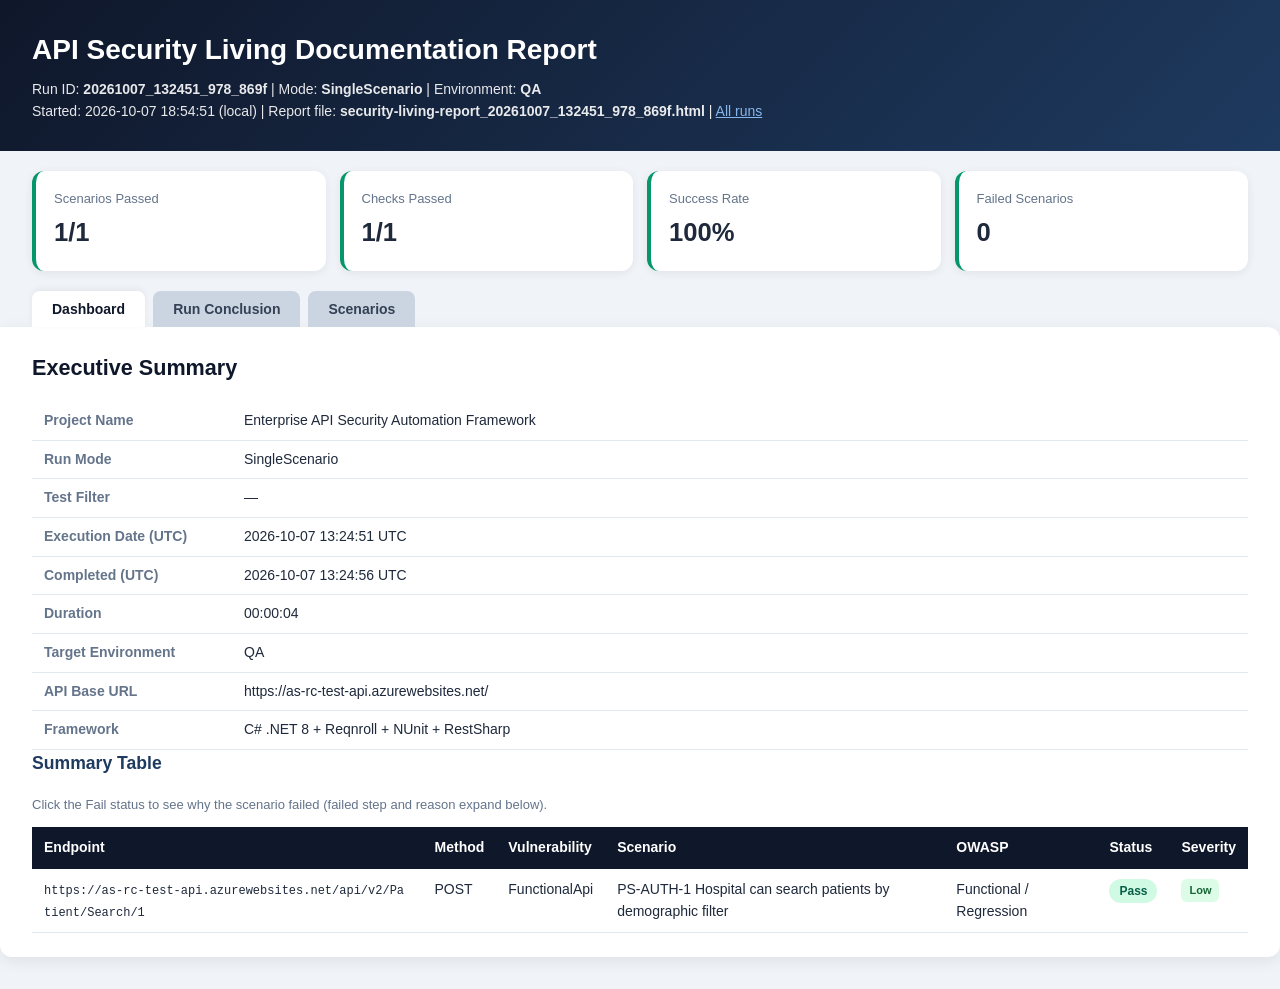
==== commit d634e311: "Added" ====
--- a/Reports/Security/LivingReport/latest.html
+++ b/Reports/Security/LivingReport/latest.html
@@ -3,7 +3,7 @@
 <head>
 <meta charset="utf-8"/>
 <meta name="viewport" content="width=device-width, initial-scale=1"/>
-<title>Security Living Report — 20261005_131435_781_921b</title>
+<title>Security Living Report — 20261007_132451_978_869f</title>
 <style>
   :root { --bg:#f0f4f8; --card:#fff; --text:#1e293b; --muted:#64748b; --pass:#059669; --fail:#dc2626; --warn:#d97706; --border:#e2e8f0; }
   * { box-sizing: border-box; }
@@ -75,14 +75,14 @@
 <body>
 <header class="page-header">
 <h1>API Security Living Documentation Report</h1>
-<p class="meta">Run ID: <strong>20261005_131435_781_921b</strong> | Mode: <strong>SingleScenario</strong> | Environment: <strong>QA</strong></p>
-<p class="meta">Started: 2026-10-05 18:44:35 (local) | Report file: <strong>security-living-report_20261005_131435_781_921b.html</strong> | <a href="index.html" style="color:#93c5fd">All runs</a></p>
+<p class="meta">Run ID: <strong>20261007_132451_978_869f</strong> | Mode: <strong>SingleScenario</strong> | Environment: <strong>QA</strong></p>
+<p class="meta">Started: 2026-10-07 18:54:51 (local) | Report file: <strong>security-living-report_20261007_132451_978_869f.html</strong> | <a href="index.html" style="color:#93c5fd">All runs</a></p>
 </header>
 <div class="cards">
-<div class="stat-card warn"><div class="label">Scenarios Passed</div><div class="value">0/1</div></div>
-<div class="stat-card warn"><div class="label">Checks Passed</div><div class="value">51/120</div></div>
-<div class="stat-card fail"><div class="label">Success Rate</div><div class="value">42.5%</div></div>
-<div class="stat-card fail"><div class="label">Failed Scenarios</div><div class="value">1</div></div>
+<div class="stat-card pass"><div class="label">Scenarios Passed</div><div class="value">1/1</div></div>
+<div class="stat-card pass"><div class="label">Checks Passed</div><div class="value">1/1</div></div>
+<div class="stat-card pass"><div class="label">Success Rate</div><div class="value">100%</div></div>
+<div class="stat-card pass"><div class="label">Failed Scenarios</div><div class="value">0</div></div>
 </div>
 <nav class="tabs" role="tablist">
 <button type="button" class="tab active" data-panel="panel-dashboard">Dashboard</button>
@@ -95,9 +95,9 @@
 <tr><td>Project Name</td><td>Enterprise API Security Automation Framework</td></tr>
 <tr><td>Run Mode</td><td>SingleScenario</td></tr>
 <tr><td>Test Filter</td><td>—</td></tr>
-<tr><td>Execution Date (UTC)</td><td>2026-10-05 13:14:35 UTC</td></tr>
-<tr><td>Completed (UTC)</td><td>2026-10-05 13:20:41 UTC</td></tr>
-<tr><td>Duration</td><td>00:06:05</td></tr>
+<tr><td>Execution Date (UTC)</td><td>2026-10-07 13:24:51 UTC</td></tr>
+<tr><td>Completed (UTC)</td><td>2026-10-07 13:24:56 UTC</td></tr>
+<tr><td>Duration</td><td>00:00:04</td></tr>
 <tr><td>Target Environment</td><td>QA</td></tr>
 <tr><td>API Base URL</td><td>https://as-rc-test-api.azurewebsites.net/</td></tr>
 <tr><td>Framework</td><td>C# .NET 8 + Reqnroll + NUnit + RestSharp</td></tr>
@@ -108,2407 +108,61 @@
 <th>Endpoint</th><th>Method</th><th>Vulnerability</th><th>Scenario</th><th>OWASP</th><th>Status</th><th>Severity</th>
 </tr></thead><tbody>
 <tr class="data-row">
-<td class="endpoint"><code>https://as-rc-test-api.azurewebsites.net/api/v2/Patient/{businessunitId}/GetFhirData</code></td>
+<td class="endpoint"><code>https://as-rc-test-api.azurewebsites.net/api/v2/Patient/Search/1</code></td>
 <td>POST</td>
-<td>InputValidation</td>
-<td>Patient P0 — run all Input Validation tests from Excel matrix</td>
-<td>API10:2023 Unsafe Consumption of APIs</td>
-<td><button type="button" class="status-pill fail fail-toggle" aria-expanded="false" aria-controls="fail-detail-0" data-fail-toggle="fail-detail-0">Fail</button></td>
-<td><span class="sev-badge medium">Medium</span></td>
-</tr>
-<tr id="fail-detail-0" class="fail-detail-row" hidden>
-<td colspan="7">
-<dl class="fail-detail-box">
-<dt>Failed Step</dt><dd>Then all authorization executions should pass</dd>
-<dt>Reason</dt><dd>Expected [400], got 200. Body={&quot;Data&quot;:[],&quot;Status&quot;:0,&quot;Message&quot;:null,&quot;Warning&quot;:null,&quot;Error&quot;:null,&quot;TotalRecords&quot;:0,&quot;FhirResponse&quot;:null}</dd>
-<dt>Expected / Actual</dt><dd><code>400/200</code></dd>
-</dl></td></tr>
-<tr class="data-row">
-<td class="endpoint"><code>https://as-rc-test-api.azurewebsites.net/api/v2/Patient/{businessunitId}/GetFhirData</code></td>
-<td>POST</td>
-<td>InputValidation</td>
-<td>Patient P0 — run all Input Validation tests from Excel matrix</td>
-<td>API10:2023 Unsafe Consumption of APIs</td>
-<td><button type="button" class="status-pill fail fail-toggle" aria-expanded="false" aria-controls="fail-detail-1" data-fail-toggle="fail-detail-1">Fail</button></td>
-<td><span class="sev-badge medium">Medium</span></td>
-</tr>
-<tr id="fail-detail-1" class="fail-detail-row" hidden>
-<td colspan="7">
-<dl class="fail-detail-box">
-<dt>Failed Step</dt><dd>Then all authorization executions should pass</dd>
-<dt>Reason</dt><dd>Expected [400], got 200. Body={&quot;Data&quot;:[],&quot;Status&quot;:0,&quot;Message&quot;:null,&quot;Warning&quot;:null,&quot;Error&quot;:null,&quot;TotalRecords&quot;:0,&quot;FhirResponse&quot;:null}</dd>
-<dt>Expected / Actual</dt><dd><code>400/200</code></dd>
-</dl></td></tr>
-<tr class="data-row">
-<td class="endpoint"><code>https://as-rc-test-api.azurewebsites.net/api/v2/Patient/{businessunitId}/GetFhirData</code></td>
-<td>POST</td>
-<td>InputValidation</td>
-<td>Patient P0 — run all Input Validation tests from Excel matrix</td>
-<td>API10:2023 Unsafe Consumption of APIs</td>
-<td><button type="button" class="status-pill fail fail-toggle" aria-expanded="false" aria-controls="fail-detail-2" data-fail-toggle="fail-detail-2">Fail</button></td>
-<td><span class="sev-badge medium">Medium</span></td>
-</tr>
-<tr id="fail-detail-2" class="fail-detail-row" hidden>
-<td colspan="7">
-<dl class="fail-detail-box">
-<dt>Failed Step</dt><dd>Then all authorization executions should pass</dd>
-<dt>Reason</dt><dd>Expected [400], got 200. Body={&quot;Data&quot;:[],&quot;Status&quot;:0,&quot;Message&quot;:null,&quot;Warning&quot;:null,&quot;Error&quot;:null,&quot;TotalRecords&quot;:0,&quot;FhirResponse&quot;:null}</dd>
-<dt>Expected / Actual</dt><dd><code>400/200</code></dd>
-</dl></td></tr>
-<tr class="data-row">
-<td class="endpoint"><code>https://as-rc-test-api.azurewebsites.net/api/v2/Patient/{businessunitId}/GetFhirData</code></td>
-<td>POST</td>
-<td>InputValidation</td>
-<td>Patient P0 — run all Input Validation tests from Excel matrix</td>
-<td>API10:2023 Unsafe Consumption of APIs</td>
-<td><button type="button" class="status-pill fail fail-toggle" aria-expanded="false" aria-controls="fail-detail-3" data-fail-toggle="fail-detail-3">Fail</button></td>
-<td><span class="sev-badge medium">Medium</span></td>
-</tr>
-<tr id="fail-detail-3" class="fail-detail-row" hidden>
-<td colspan="7">
-<dl class="fail-detail-box">
-<dt>Failed Step</dt><dd>Then all authorization executions should pass</dd>
-<dt>Reason</dt><dd>Expected [400], got 200. Body={&quot;Data&quot;:[],&quot;Status&quot;:0,&quot;Message&quot;:null,&quot;Warning&quot;:null,&quot;Error&quot;:null,&quot;TotalRecords&quot;:0,&quot;FhirResponse&quot;:null}</dd>
-<dt>Expected / Actual</dt><dd><code>400/200</code></dd>
-</dl></td></tr>
-<tr class="data-row">
-<td class="endpoint"><code>https://as-rc-test-api.azurewebsites.net/api/v2/Patient/{businessunitId}/GetFhirData</code></td>
-<td>POST</td>
-<td>InputValidation</td>
-<td>Patient P0 — run all Input Validation tests from Excel matrix</td>
-<td>API10:2023 Unsafe Consumption of APIs</td>
-<td><button type="button" class="status-pill fail fail-toggle" aria-expanded="false" aria-controls="fail-detail-4" data-fail-toggle="fail-detail-4">Fail</button></td>
-<td><span class="sev-badge medium">Medium</span></td>
-</tr>
-<tr id="fail-detail-4" class="fail-detail-row" hidden>
-<td colspan="7">
-<dl class="fail-detail-box">
-<dt>Failed Step</dt><dd>Then all authorization executions should pass</dd>
-<dt>Reason</dt><dd>Expected [400], got 200. Body={&quot;Data&quot;:[],&quot;Status&quot;:0,&quot;Message&quot;:null,&quot;Warning&quot;:null,&quot;Error&quot;:null,&quot;TotalRecords&quot;:0,&quot;FhirResponse&quot;:null}</dd>
-<dt>Expected / Actual</dt><dd><code>400/200</code></dd>
-</dl></td></tr>
-<tr class="data-row">
-<td class="endpoint"><code>https://as-rc-test-api.azurewebsites.net/api/v2/Patient/{businessunitId}/GetFhirData</code></td>
-<td>POST</td>
-<td>InputValidation</td>
-<td>Patient P0 — run all Input Validation tests from Excel matrix</td>
-<td>API10:2023 Unsafe Consumption of APIs</td>
-<td><button type="button" class="status-pill fail fail-toggle" aria-expanded="false" aria-controls="fail-detail-5" data-fail-toggle="fail-detail-5">Fail</button></td>
-<td><span class="sev-badge medium">Medium</span></td>
-</tr>
-<tr id="fail-detail-5" class="fail-detail-row" hidden>
-<td colspan="7">
-<dl class="fail-detail-box">
-<dt>Failed Step</dt><dd>Then all authorization executions should pass</dd>
-<dt>Reason</dt><dd>Expected [400], got 200. Body={&quot;Data&quot;:[],&quot;Status&quot;:0,&quot;Message&quot;:null,&quot;Warning&quot;:null,&quot;Error&quot;:null,&quot;TotalRecords&quot;:0,&quot;FhirResponse&quot;:null}</dd>
-<dt>Expected / Actual</dt><dd><code>400/200</code></dd>
-</dl></td></tr>
-<tr class="data-row">
-<td class="endpoint"><code>https://as-rc-test-api.azurewebsites.net/api/v2/Patient/{businessunitId}/GetFhirData</code></td>
-<td>POST</td>
-<td>InputValidation</td>
-<td>Patient P0 — run all Input Validation tests from Excel matrix</td>
-<td>API10:2023 Unsafe Consumption of APIs</td>
-<td><button type="button" class="status-pill fail fail-toggle" aria-expanded="false" aria-controls="fail-detail-6" data-fail-toggle="fail-detail-6">Fail</button></td>
-<td><span class="sev-badge medium">Medium</span></td>
-</tr>
-<tr id="fail-detail-6" class="fail-detail-row" hidden>
-<td colspan="7">
-<dl class="fail-detail-box">
-<dt>Failed Step</dt><dd>Then all authorization executions should pass</dd>
-<dt>Reason</dt><dd>Expected [400], got 200. Body={&quot;Data&quot;:[],&quot;Status&quot;:0,&quot;Message&quot;:null,&quot;Warning&quot;:null,&quot;Error&quot;:null,&quot;TotalRecords&quot;:0,&quot;FhirResponse&quot;:null}</dd>
-<dt>Expected / Actual</dt><dd><code>400/200</code></dd>
-</dl></td></tr>
-<tr class="data-row">
-<td class="endpoint"><code>https://as-rc-test-api.azurewebsites.net/api/v2/Patient/{businessunitId}/GetFhirData</code></td>
-<td>POST</td>
-<td>InputValidation</td>
-<td>Patient P0 — run all Input Validation tests from Excel matrix</td>
-<td>API10:2023 Unsafe Consumption of APIs</td>
-<td><button type="button" class="status-pill fail fail-toggle" aria-expanded="false" aria-controls="fail-detail-7" data-fail-toggle="fail-detail-7">Fail</button></td>
-<td><span class="sev-badge medium">Medium</span></td>
-</tr>
-<tr id="fail-detail-7" class="fail-detail-row" hidden>
-<td colspan="7">
-<dl class="fail-detail-box">
-<dt>Failed Step</dt><dd>Then all authorization executions should pass</dd>
-<dt>Reason</dt><dd>Expected [400], got 200. Body={&quot;Data&quot;:[],&quot;Status&quot;:0,&quot;Message&quot;:null,&quot;Warning&quot;:null,&quot;Error&quot;:null,&quot;TotalRecords&quot;:0,&quot;FhirResponse&quot;:null}</dd>
-<dt>Expected / Actual</dt><dd><code>400/200</code></dd>
-</dl></td></tr>
-<tr class="data-row">
-<td class="endpoint"><code>https://as-rc-test-api.azurewebsites.net/api/v2/Patient/{businessunitId}/GetFhirData</code></td>
-<td>POST</td>
-<td>InputValidation</td>
-<td>Patient P0 — run all Input Validation tests from Excel matrix</td>
-<td>API10:2023 Unsafe Consumption of APIs</td>
-<td><button type="button" class="status-pill fail fail-toggle" aria-expanded="false" aria-controls="fail-detail-8" data-fail-toggle="fail-detail-8">Fail</button></td>
-<td><span class="sev-badge medium">Medium</span></td>
-</tr>
-<tr id="fail-detail-8" class="fail-detail-row" hidden>
-<td colspan="7">
-<dl class="fail-detail-box">
-<dt>Failed Step</dt><dd>Then all authorization executions should pass</dd>
-<dt>Reason</dt><dd>Expected [400], got 200. Body={&quot;Data&quot;:[],&quot;Status&quot;:0,&quot;Message&quot;:null,&quot;Warning&quot;:null,&quot;Error&quot;:null,&quot;TotalRecords&quot;:0,&quot;FhirResponse&quot;:null}</dd>
-<dt>Expected / Actual</dt><dd><code>400/200</code></dd>
-</dl></td></tr>
-<tr class="data-row">
-<td class="endpoint"><code>https://as-rc-test-api.azurewebsites.net/api/v2/Patient/{businessunitId}/GetFhirData</code></td>
-<td>POST</td>
-<td>InputValidation</td>
-<td>Patient P0 — run all Input Validation tests from Excel matrix</td>
-<td>API10:2023 Unsafe Consumption of APIs</td>
-<td><button type="button" class="status-pill fail fail-toggle" aria-expanded="false" aria-controls="fail-detail-9" data-fail-toggle="fail-detail-9">Fail</button></td>
-<td><span class="sev-badge medium">Medium</span></td>
-</tr>
-<tr id="fail-detail-9" class="fail-detail-row" hidden>
-<td colspan="7">
-<dl class="fail-detail-box">
-<dt>Failed Step</dt><dd>Then all authorization executions should pass</dd>
-<dt>Reason</dt><dd>Expected [400], got 200. Body={&quot;Data&quot;:[],&quot;Status&quot;:0,&quot;Message&quot;:null,&quot;Warning&quot;:null,&quot;Error&quot;:null,&quot;TotalRecords&quot;:0,&quot;FhirResponse&quot;:null}</dd>
-<dt>Expected / Actual</dt><dd><code>400/200</code></dd>
-</dl></td></tr>
-<tr class="data-row">
-<td class="endpoint"><code>https://as-rc-test-api.azurewebsites.net/api/v2/Patient/{businessunitId}/GetFhirData</code></td>
-<td>POST</td>
-<td>InputValidation</td>
-<td>Patient P0 — run all Input Validation tests from Excel matrix</td>
-<td>API10:2023 Unsafe Consumption of APIs</td>
-<td><button type="button" class="status-pill fail fail-toggle" aria-expanded="false" aria-controls="fail-detail-10" data-fail-toggle="fail-detail-10">Fail</button></td>
-<td><span class="sev-badge medium">Medium</span></td>
-</tr>
-<tr id="fail-detail-10" class="fail-detail-row" hidden>
-<td colspan="7">
-<dl class="fail-detail-box">
-<dt>Failed Step</dt><dd>Then all authorization executions should pass</dd>
-<dt>Reason</dt><dd>Expected [400], got 200. Body={&quot;Data&quot;:[],&quot;Status&quot;:0,&quot;Message&quot;:null,&quot;Warning&quot;:null,&quot;Error&quot;:null,&quot;TotalRecords&quot;:0,&quot;FhirResponse&quot;:null}</dd>
-<dt>Expected / Actual</dt><dd><code>400/200</code></dd>
-</dl></td></tr>
-<tr class="data-row">
-<td class="endpoint"><code>https://as-rc-test-api.azurewebsites.net/api/v2/Patient/{businessunitId}/GetFhirData</code></td>
-<td>POST</td>
-<td>InputValidation</td>
-<td>Patient P0 — run all Input Validation tests from Excel matrix</td>
-<td>API10:2023 Unsafe Consumption of APIs</td>
-<td><button type="button" class="status-pill fail fail-toggle" aria-expanded="false" aria-controls="fail-detail-11" data-fail-toggle="fail-detail-11">Fail</button></td>
-<td><span class="sev-badge medium">Medium</span></td>
-</tr>
-<tr id="fail-detail-11" class="fail-detail-row" hidden>
-<td colspan="7">
-<dl class="fail-detail-box">
-<dt>Failed Step</dt><dd>Then all authorization executions should pass</dd>
-<dt>Reason</dt><dd>Expected [400], got 200. Body={&quot;Data&quot;:[],&quot;Status&quot;:0,&quot;Message&quot;:null,&quot;Warning&quot;:null,&quot;Error&quot;:null,&quot;TotalRecords&quot;:0,&quot;FhirResponse&quot;:null}</dd>
-<dt>Expected / Actual</dt><dd><code>403/200</code></dd>
-<dt>Detail</dt><dd>Expected [403], got 200. Body={&quot;Data&quot;:[],&quot;Status&quot;:0,&quot;Message&quot;:null,&quot;Warning&quot;:null,&quot;Error&quot;:null,&quot;TotalRecords&quot;:0,&quot;FhirResponse&quot;:null}</dd>
-</dl></td></tr>
-<tr class="data-row">
-<td class="endpoint"><code>https://as-rc-test-api.azurewebsites.net/api/v2/Patient/{businessunitId}/GetFhirData</code></td>
-<td>POST</td>
-<td>InputValidation</td>
-<td>Patient P0 — run all Input Validation tests from Excel matrix</td>
-<td>API10:2023 Unsafe Consumption of APIs</td>
-<td><button type="button" class="status-pill fail fail-toggle" aria-expanded="false" aria-controls="fail-detail-12" data-fail-toggle="fail-detail-12">Fail</button></td>
-<td><span class="sev-badge medium">Medium</span></td>
-</tr>
-<tr id="fail-detail-12" class="fail-detail-row" hidden>
-<td colspan="7">
-<dl class="fail-detail-box">
-<dt>Failed Step</dt><dd>Then all authorization executions should pass</dd>
-<dt>Reason</dt><dd>Expected [400], got 200. Body={&quot;Data&quot;:[],&quot;Status&quot;:0,&quot;Message&quot;:null,&quot;Warning&quot;:null,&quot;Error&quot;:null,&quot;TotalRecords&quot;:0,&quot;FhirResponse&quot;:null}</dd>
-<dt>Expected / Actual</dt><dd><code>401/200</code></dd>
-<dt>Detail</dt><dd>Expected [401], got 200. Body={&quot;Data&quot;:[],&quot;Status&quot;:0,&quot;Message&quot;:null,&quot;Warning&quot;:null,&quot;Error&quot;:null,&quot;TotalRecords&quot;:0,&quot;FhirResponse&quot;:null}</dd>
-</dl></td></tr>
-<tr class="data-row">
-<td class="endpoint"><code>https://as-rc-test-api.azurewebsites.net/api/v2/Patient/{businessunitId}/GetFhirData</code></td>
-<td>POST</td>
-<td>InputValidation</td>
-<td>Patient P0 — run all Input Validation tests from Excel matrix</td>
-<td>API10:2023 Unsafe Consumption of APIs</td>
-<td><button type="button" class="status-pill fail fail-toggle" aria-expanded="false" aria-controls="fail-detail-13" data-fail-toggle="fail-detail-13">Fail</button></td>
-<td><span class="sev-badge medium">Medium</span></td>
-</tr>
-<tr id="fail-detail-13" class="fail-detail-row" hidden>
-<td colspan="7">
-<dl class="fail-detail-box">
-<dt>Failed Step</dt><dd>Then all authorization executions should pass</dd>
-<dt>Reason</dt><dd>Expected [400], got 200. Body={&quot;Data&quot;:[],&quot;Status&quot;:0,&quot;Message&quot;:null,&quot;Warning&quot;:null,&quot;Error&quot;:null,&quot;TotalRecords&quot;:0,&quot;FhirResponse&quot;:null}</dd>
-<dt>Expected / Actual</dt><dd><code>403/200</code></dd>
-<dt>Detail</dt><dd>Expected [403], got 200. Body={&quot;Data&quot;:[],&quot;Status&quot;:0,&quot;Message&quot;:null,&quot;Warning&quot;:null,&quot;Error&quot;:null,&quot;TotalRecords&quot;:0,&quot;FhirResponse&quot;:null}</dd>
-</dl></td></tr>
-<tr class="data-row">
-<td class="endpoint"><code>https://as-rc-test-api.azurewebsites.net/api/v2/Patient/{businessunitId}/GetFhirData</code></td>
-<td>POST</td>
-<td>InputValidation</td>
-<td>Patient P0 — run all Input Validation tests from Excel matrix</td>
-<td>API10:2023 Unsafe Consumption of APIs</td>
-<td><button type="button" class="status-pill fail fail-toggle" aria-expanded="false" aria-controls="fail-detail-14" data-fail-toggle="fail-detail-14">Fail</button></td>
-<td><span class="sev-badge medium">Medium</span></td>
-</tr>
-<tr id="fail-detail-14" class="fail-detail-row" hidden>
-<td colspan="7">
-<dl class="fail-detail-box">
-<dt>Failed Step</dt><dd>Then all authorization executions should pass</dd>
-<dt>Reason</dt><dd>Expected [400], got 200. Body={&quot;Data&quot;:[],&quot;Status&quot;:0,&quot;Message&quot;:null,&quot;Warning&quot;:null,&quot;Error&quot;:null,&quot;TotalRecords&quot;:0,&quot;FhirResponse&quot;:null}</dd>
-<dt>Expected / Actual</dt><dd><code>400/200</code></dd>
-</dl></td></tr>
-<tr class="data-row">
-<td class="endpoint"><code>https://as-rc-test-api.azurewebsites.net/api/v2/Patient/{patientId}/{dataType}</code></td>
-<td>GET</td>
-<td>InputValidation</td>
-<td>Patient P0 — run all Input Validation tests from Excel matrix</td>
-<td>API10:2023 Unsafe Consumption of APIs</td>
-<td><button type="button" class="status-pill fail fail-toggle" aria-expanded="false" aria-controls="fail-detail-15" data-fail-toggle="fail-detail-15">Fail</button></td>
-<td><span class="sev-badge medium">Medium</span></td>
-</tr>
-<tr id="fail-detail-15" class="fail-detail-row" hidden>
-<td colspan="7">
-<dl class="fail-detail-box">
-<dt>Failed Step</dt><dd>Then all authorization executions should pass</dd>
-<dt>Reason</dt><dd>Expected [400], got 200. Body={&quot;Data&quot;:[],&quot;Status&quot;:0,&quot;Message&quot;:null,&quot;Warning&quot;:null,&quot;Error&quot;:null,&quot;TotalRecords&quot;:0,&quot;FhirResponse&quot;:null}</dd>
-<dt>Expected / Actual</dt><dd><code>400/405</code></dd>
-<dt>Detail</dt><dd>Expected [400], got 405. Body=</dd>
-</dl></td></tr>
-<tr class="data-row">
-<td class="endpoint"><code>https://as-rc-test-api.azurewebsites.net/api/v2/Patient/{patientId}/{dataType}</code></td>
-<td>GET</td>
-<td>InputValidation</td>
-<td>Patient P0 — run all Input Validation tests from Excel matrix</td>
-<td>API10:2023 Unsafe Consumption of APIs</td>
-<td><button type="button" class="status-pill fail fail-toggle" aria-expanded="false" aria-controls="fail-detail-16" data-fail-toggle="fail-detail-16">Fail</button></td>
-<td><span class="sev-badge medium">Medium</span></td>
-</tr>
-<tr id="fail-detail-16" class="fail-detail-row" hidden>
-<td colspan="7">
-<dl class="fail-detail-box">
-<dt>Failed Step</dt><dd>Then all authorization executions should pass</dd>
-<dt>Reason</dt><dd>Expected [400], got 200. Body={&quot;Data&quot;:[],&quot;Status&quot;:0,&quot;Message&quot;:null,&quot;Warning&quot;:null,&quot;Error&quot;:null,&quot;TotalRecords&quot;:0,&quot;FhirResponse&quot;:null}</dd>
-<dt>Expected / Actual</dt><dd><code>400/405</code></dd>
-<dt>Detail</dt><dd>Expected [400], got 405. Body=</dd>
-</dl></td></tr>
-<tr class="data-row">
-<td class="endpoint"><code>https://as-rc-test-api.azurewebsites.net/api/v2/Patient/{patientId}/{dataType}</code></td>
-<td>GET</td>
-<td>InputValidation</td>
-<td>Patient P0 — run all Input Validation tests from Excel matrix</td>
-<td>API10:2023 Unsafe Consumption of APIs</td>
-<td><button type="button" class="status-pill fail fail-toggle" aria-expanded="false" aria-controls="fail-detail-17" data-fail-toggle="fail-detail-17">Fail</button></td>
-<td><span class="sev-badge medium">Medium</span></td>
-</tr>
-<tr id="fail-detail-17" class="fail-detail-row" hidden>
-<td colspan="7">
-<dl class="fail-detail-box">
-<dt>Failed Step</dt><dd>Then all authorization executions should pass</dd>
-<dt>Reason</dt><dd>Expected [400], got 200. Body={&quot;Data&quot;:[],&quot;Status&quot;:0,&quot;Message&quot;:null,&quot;Warning&quot;:null,&quot;Error&quot;:null,&quot;TotalRecords&quot;:0,&quot;FhirResponse&quot;:null}</dd>
-<dt>Expected / Actual</dt><dd><code>400/405</code></dd>
-<dt>Detail</dt><dd>Expected [400], got 405. Body=</dd>
-</dl></td></tr>
-<tr class="data-row">
-<td class="endpoint"><code>https://as-rc-test-api.azurewebsites.net/api/v2/Patient/{patientId}/{dataType}</code></td>
-<td>GET</td>
-<td>InputValidation</td>
-<td>Patient P0 — run all Input Validation tests from Excel matrix</td>
-<td>API10:2023 Unsafe Consumption of APIs</td>
-<td><button type="button" class="status-pill fail fail-toggle" aria-expanded="false" aria-controls="fail-detail-18" data-fail-toggle="fail-detail-18">Fail</button></td>
-<td><span class="sev-badge medium">Medium</span></td>
-</tr>
-<tr id="fail-detail-18" class="fail-detail-row" hidden>
-<td colspan="7">
-<dl class="fail-detail-box">
-<dt>Failed Step</dt><dd>Then all authorization executions should pass</dd>
-<dt>Reason</dt><dd>Expected [400], got 200. Body={&quot;Data&quot;:[],&quot;Status&quot;:0,&quot;Message&quot;:null,&quot;Warning&quot;:null,&quot;Error&quot;:null,&quot;TotalRecords&quot;:0,&quot;FhirResponse&quot;:null}</dd>
-<dt>Expected / Actual</dt><dd><code>400/405</code></dd>
-<dt>Detail</dt><dd>Expected [400], got 405. Body=</dd>
-</dl></td></tr>
-<tr class="data-row">
-<td class="endpoint"><code>https://as-rc-test-api.azurewebsites.net/api/v2/Patient/{patientId}/{dataType}</code></td>
-<td>GET</td>
-<td>InputValidation</td>
-<td>Patient P0 — run all Input Validation tests from Excel matrix</td>
-<td>API10:2023 Unsafe Consumption of APIs</td>
-<td><button type="button" class="status-pill fail fail-toggle" aria-expanded="false" aria-controls="fail-detail-19" data-fail-toggle="fail-detail-19">Fail</button></td>
-<td><span class="sev-badge medium">Medium</span></td>
-</tr>
-<tr id="fail-detail-19" class="fail-detail-row" hidden>
-<td colspan="7">
-<dl class="fail-detail-box">
-<dt>Failed Step</dt><dd>Then all authorization executions should pass</dd>
-<dt>Reason</dt><dd>Expected [400], got 200. Body={&quot;Data&quot;:[],&quot;Status&quot;:0,&quot;Message&quot;:null,&quot;Warning&quot;:null,&quot;Error&quot;:null,&quot;TotalRecords&quot;:0,&quot;FhirResponse&quot;:null}</dd>
-<dt>Expected / Actual</dt><dd><code>400/405</code></dd>
-<dt>Detail</dt><dd>Expected [400], got 405. Body=</dd>
-</dl></td></tr>
-<tr class="data-row">
-<td class="endpoint"><code>https://as-rc-test-api.azurewebsites.net/api/v2/Patient/{patientId}/{dataType}</code></td>
-<td>GET</td>
-<td>InputValidation</td>
-<td>Patient P0 — run all Input Validation tests from Excel matrix</td>
-<td>API10:2023 Unsafe Consumption of APIs</td>
-<td><button type="button" class="status-pill fail fail-toggle" aria-expanded="false" aria-controls="fail-detail-20" data-fail-toggle="fail-detail-20">Fail</button></td>
-<td><span class="sev-badge medium">Medium</span></td>
-</tr>
-<tr id="fail-detail-20" class="fail-detail-row" hidden>
-<td colspan="7">
-<dl class="fail-detail-box">
-<dt>Failed Step</dt><dd>Then all authorization executions should pass</dd>
-<dt>Reason</dt><dd>Expected [400], got 200. Body={&quot;Data&quot;:[],&quot;Status&quot;:0,&quot;Message&quot;:null,&quot;Warning&quot;:null,&quot;Error&quot;:null,&quot;TotalRecords&quot;:0,&quot;FhirResponse&quot;:null}</dd>
-<dt>Expected / Actual</dt><dd><code>400/405</code></dd>
-<dt>Detail</dt><dd>Expected [400], got 405. Body=</dd>
-</dl></td></tr>
-<tr class="data-row">
-<td class="endpoint"><code>https://as-rc-test-api.azurewebsites.net/api/v2/Patient/{patientId}/{dataType}</code></td>
-<td>GET</td>
-<td>InputValidation</td>
-<td>Patient P0 — run all Input Validation tests from Excel matrix</td>
-<td>API10:2023 Unsafe Consumption of APIs</td>
-<td><button type="button" class="status-pill fail fail-toggle" aria-expanded="false" aria-controls="fail-detail-21" data-fail-toggle="fail-detail-21">Fail</button></td>
-<td><span class="sev-badge medium">Medium</span></td>
-</tr>
-<tr id="fail-detail-21" class="fail-detail-row" hidden>
-<td colspan="7">
-<dl class="fail-detail-box">
-<dt>Failed Step</dt><dd>Then all authorization executions should pass</dd>
-<dt>Reason</dt><dd>Expected [400], got 200. Body={&quot;Data&quot;:[],&quot;Status&quot;:0,&quot;Message&quot;:null,&quot;Warning&quot;:null,&quot;Error&quot;:null,&quot;TotalRecords&quot;:0,&quot;FhirResponse&quot;:null}</dd>
-<dt>Expected / Actual</dt><dd><code>400/405</code></dd>
-<dt>Detail</dt><dd>Expected [400], got 405. Body=</dd>
-</dl></td></tr>
-<tr class="data-row">
-<td class="endpoint"><code>https://as-rc-test-api.azurewebsites.net/api/v2/Patient/{patientId}/{dataType}</code></td>
-<td>GET</td>
-<td>InputValidation</td>
-<td>Patient P0 — run all Input Validation tests from Excel matrix</td>
-<td>API10:2023 Unsafe Consumption of APIs</td>
-<td><button type="button" class="status-pill fail fail-toggle" aria-expanded="false" aria-controls="fail-detail-22" data-fail-toggle="fail-detail-22">Fail</button></td>
-<td><span class="sev-badge medium">Medium</span></td>
-</tr>
-<tr id="fail-detail-22" class="fail-detail-row" hidden>
-<td colspan="7">
-<dl class="fail-detail-box">
-<dt>Failed Step</dt><dd>Then all authorization executions should pass</dd>
-<dt>Reason</dt><dd>Expected [400], got 200. Body={&quot;Data&quot;:[],&quot;Status&quot;:0,&quot;Message&quot;:null,&quot;Warning&quot;:null,&quot;Error&quot;:null,&quot;TotalRecords&quot;:0,&quot;FhirResponse&quot;:null}</dd>
-<dt>Expected / Actual</dt><dd><code>400/405</code></dd>
-<dt>Detail</dt><dd>Expected [400], got 405. Body=</dd>
-</dl></td></tr>
-<tr class="data-row">
-<td class="endpoint"><code>https://as-rc-test-api.azurewebsites.net/api/v2/Patient/{patientId}/{dataType}</code></td>
-<td>GET</td>
-<td>InputValidation</td>
-<td>Patient P0 — run all Input Validation tests from Excel matrix</td>
-<td>API10:2023 Unsafe Consumption of APIs</td>
-<td><button type="button" class="status-pill fail fail-toggle" aria-expanded="false" aria-controls="fail-detail-23" data-fail-toggle="fail-detail-23">Fail</button></td>
-<td><span class="sev-badge medium">Medium</span></td>
-</tr>
-<tr id="fail-detail-23" class="fail-detail-row" hidden>
-<td colspan="7">
-<dl class="fail-detail-box">
-<dt>Failed Step</dt><dd>Then all authorization executions should pass</dd>
-<dt>Reason</dt><dd>Expected [400], got 200. Body={&quot;Data&quot;:[],&quot;Status&quot;:0,&quot;Message&quot;:null,&quot;Warning&quot;:null,&quot;Error&quot;:null,&quot;TotalRecords&quot;:0,&quot;FhirResponse&quot;:null}</dd>
-<dt>Expected / Actual</dt><dd><code>400/405</code></dd>
-<dt>Detail</dt><dd>Expected [400], got 405. Body=</dd>
-</dl></td></tr>
-<tr class="data-row">
-<td class="endpoint"><code>https://as-rc-test-api.azurewebsites.net/api/v2/Patient/{patientId}/{dataType}</code></td>
-<td>GET</td>
-<td>InputValidation</td>
-<td>Patient P0 — run all Input Validation tests from Excel matrix</td>
-<td>API10:2023 Unsafe Consumption of APIs</td>
-<td><button type="button" class="status-pill fail fail-toggle" aria-expanded="false" aria-controls="fail-detail-24" data-fail-toggle="fail-detail-24">Fail</button></td>
-<td><span class="sev-badge medium">Medium</span></td>
-</tr>
-<tr id="fail-detail-24" class="fail-detail-row" hidden>
-<td colspan="7">
-<dl class="fail-detail-box">
-<dt>Failed Step</dt><dd>Then all authorization executions should pass</dd>
-<dt>Reason</dt><dd>Expected [400], got 200. Body={&quot;Data&quot;:[],&quot;Status&quot;:0,&quot;Message&quot;:null,&quot;Warning&quot;:null,&quot;Error&quot;:null,&quot;TotalRecords&quot;:0,&quot;FhirResponse&quot;:null}</dd>
-<dt>Expected / Actual</dt><dd><code>400/405</code></dd>
-<dt>Detail</dt><dd>Expected [400], got 405. Body=</dd>
-</dl></td></tr>
-<tr class="data-row">
-<td class="endpoint"><code>https://as-rc-test-api.azurewebsites.net/api/v2/Patient/{patientId}/{dataType}</code></td>
-<td>GET</td>
-<td>InputValidation</td>
-<td>Patient P0 — run all Input Validation tests from Excel matrix</td>
-<td>API10:2023 Unsafe Consumption of APIs</td>
-<td><button type="button" class="status-pill fail fail-toggle" aria-expanded="false" aria-controls="fail-detail-25" data-fail-toggle="fail-detail-25">Fail</button></td>
-<td><span class="sev-badge medium">Medium</span></td>
-</tr>
-<tr id="fail-detail-25" class="fail-detail-row" hidden>
-<td colspan="7">
-<dl class="fail-detail-box">
-<dt>Failed Step</dt><dd>Then all authorization executions should pass</dd>
-<dt>Reason</dt><dd>Expected [400], got 200. Body={&quot;Data&quot;:[],&quot;Status&quot;:0,&quot;Message&quot;:null,&quot;Warning&quot;:null,&quot;Error&quot;:null,&quot;TotalRecords&quot;:0,&quot;FhirResponse&quot;:null}</dd>
-<dt>Expected / Actual</dt><dd><code>400/405</code></dd>
-<dt>Detail</dt><dd>Expected [400], got 405. Body=</dd>
-</dl></td></tr>
-<tr class="data-row">
-<td class="endpoint"><code>https://as-rc-test-api.azurewebsites.net/api/v2/Patient/{patientId}/{dataType}</code></td>
-<td>GET</td>
-<td>InputValidation</td>
-<td>Patient P0 — run all Input Validation tests from Excel matrix</td>
-<td>API10:2023 Unsafe Consumption of APIs</td>
-<td><button type="button" class="status-pill fail fail-toggle" aria-expanded="false" aria-controls="fail-detail-26" data-fail-toggle="fail-detail-26">Fail</button></td>
-<td><span class="sev-badge medium">Medium</span></td>
-</tr>
-<tr id="fail-detail-26" class="fail-detail-row" hidden>
-<td colspan="7">
-<dl class="fail-detail-box">
-<dt>Failed Step</dt><dd>Then all authorization executions should pass</dd>
-<dt>Reason</dt><dd>Expected [400], got 200. Body={&quot;Data&quot;:[],&quot;Status&quot;:0,&quot;Message&quot;:null,&quot;Warning&quot;:null,&quot;Error&quot;:null,&quot;TotalRecords&quot;:0,&quot;FhirResponse&quot;:null}</dd>
-<dt>Expected / Actual</dt><dd><code>403/405</code></dd>
-<dt>Detail</dt><dd>Expected [403], got 405. Body=</dd>
-</dl></td></tr>
-<tr class="data-row">
-<td class="endpoint"><code>https://as-rc-test-api.azurewebsites.net/api/v2/Patient/{patientId}/{dataType}</code></td>
-<td>GET</td>
-<td>InputValidation</td>
-<td>Patient P0 — run all Input Validation tests from Excel matrix</td>
-<td>API10:2023 Unsafe Consumption of APIs</td>
-<td><button type="button" class="status-pill fail fail-toggle" aria-expanded="false" aria-controls="fail-detail-27" data-fail-toggle="fail-detail-27">Fail</button></td>
-<td><span class="sev-badge medium">Medium</span></td>
-</tr>
-<tr id="fail-detail-27" class="fail-detail-row" hidden>
-<td colspan="7">
-<dl class="fail-detail-box">
-<dt>Failed Step</dt><dd>Then all authorization executions should pass</dd>
-<dt>Reason</dt><dd>Expected [400], got 200. Body={&quot;Data&quot;:[],&quot;Status&quot;:0,&quot;Message&quot;:null,&quot;Warning&quot;:null,&quot;Error&quot;:null,&quot;TotalRecords&quot;:0,&quot;FhirResponse&quot;:null}</dd>
-<dt>Expected / Actual</dt><dd><code>401/405</code></dd>
-<dt>Detail</dt><dd>Expected [401], got 405. Body=</dd>
-</dl></td></tr>
-<tr class="data-row">
-<td class="endpoint"><code>https://as-rc-test-api.azurewebsites.net/api/v2/Patient/{patientId}/{dataType}</code></td>
-<td>GET</td>
-<td>InputValidation</td>
-<td>Patient P0 — run all Input Validation tests from Excel matrix</td>
-<td>API10:2023 Unsafe Consumption of APIs</td>
-<td><button type="button" class="status-pill fail fail-toggle" aria-expanded="false" aria-controls="fail-detail-28" data-fail-toggle="fail-detail-28">Fail</button></td>
-<td><span class="sev-badge medium">Medium</span></td>
-</tr>
-<tr id="fail-detail-28" class="fail-detail-row" hidden>
-<td colspan="7">
-<dl class="fail-detail-box">
-<dt>Failed Step</dt><dd>Then all authorization executions should pass</dd>
-<dt>Reason</dt><dd>Expected [400], got 200. Body={&quot;Data&quot;:[],&quot;Status&quot;:0,&quot;Message&quot;:null,&quot;Warning&quot;:null,&quot;Error&quot;:null,&quot;TotalRecords&quot;:0,&quot;FhirResponse&quot;:null}</dd>
-<dt>Expected / Actual</dt><dd><code>403/405</code></dd>
-<dt>Detail</dt><dd>Expected [403], got 405. Body=</dd>
-</dl></td></tr>
-<tr class="data-row">
-<td class="endpoint"><code>https://as-rc-test-api.azurewebsites.net/api/v2/Patient/{patientId}/{dataType}</code></td>
-<td>GET</td>
-<td>InputValidation</td>
-<td>Patient P0 — run all Input Validation tests from Excel matrix</td>
-<td>API10:2023 Unsafe Consumption of APIs</td>
-<td><button type="button" class="status-pill fail fail-toggle" aria-expanded="false" aria-controls="fail-detail-29" data-fail-toggle="fail-detail-29">Fail</button></td>
-<td><span class="sev-badge medium">Medium</span></td>
-</tr>
-<tr id="fail-detail-29" class="fail-detail-row" hidden>
-<td colspan="7">
-<dl class="fail-detail-box">
-<dt>Failed Step</dt><dd>Then all authorization executions should pass</dd>
-<dt>Reason</dt><dd>Expected [400], got 200. Body={&quot;Data&quot;:[],&quot;Status&quot;:0,&quot;Message&quot;:null,&quot;Warning&quot;:null,&quot;Error&quot;:null,&quot;TotalRecords&quot;:0,&quot;FhirResponse&quot;:null}</dd>
-<dt>Expected / Actual</dt><dd><code>400/405</code></dd>
-<dt>Detail</dt><dd>Expected [400], got 405. Body=</dd>
-</dl></td></tr>
-<tr class="data-row">
-<td class="endpoint"><code>https://as-rc-test-api.azurewebsites.net/api/v2/Patient/{patientId}/{dataType}</code></td>
-<td>PUT</td>
-<td>InputValidation</td>
-<td>Patient P0 — run all Input Validation tests from Excel matrix</td>
-<td>API10:2023 Unsafe Consumption of APIs</td>
+<td>FunctionalApi</td>
+<td>PS-AUTH-1 Hospital can search patients by demographic filter</td>
+<td>Functional / Regression</td>
 <td><span class="status-pill pass">Pass</span></td>
-<td><span class="sev-badge medium">Medium</span></td>
-</tr>
-<tr class="data-row">
-<td class="endpoint"><code>https://as-rc-test-api.azurewebsites.net/api/v2/Patient/{patientId}/{dataType}</code></td>
-<td>PUT</td>
-<td>InputValidation</td>
-<td>Patient P0 — run all Input Validation tests from Excel matrix</td>
-<td>API10:2023 Unsafe Consumption of APIs</td>
-<td><span class="status-pill pass">Pass</span></td>
-<td><span class="sev-badge medium">Medium</span></td>
-</tr>
-<tr class="data-row">
-<td class="endpoint"><code>https://as-rc-test-api.azurewebsites.net/api/v2/Patient/{patientId}/{dataType}</code></td>
-<td>PUT</td>
-<td>InputValidation</td>
-<td>Patient P0 — run all Input Validation tests from Excel matrix</td>
-<td>API10:2023 Unsafe Consumption of APIs</td>
-<td><span class="status-pill pass">Pass</span></td>
-<td><span class="sev-badge medium">Medium</span></td>
-</tr>
-<tr class="data-row">
-<td class="endpoint"><code>https://as-rc-test-api.azurewebsites.net/api/v2/Patient/{patientId}/{dataType}</code></td>
-<td>PUT</td>
-<td>InputValidation</td>
-<td>Patient P0 — run all Input Validation tests from Excel matrix</td>
-<td>API10:2023 Unsafe Consumption of APIs</td>
-<td><span class="status-pill pass">Pass</span></td>
-<td><span class="sev-badge medium">Medium</span></td>
-</tr>
-<tr class="data-row">
-<td class="endpoint"><code>https://as-rc-test-api.azurewebsites.net/api/v2/Patient/{patientId}/{dataType}</code></td>
-<td>PUT</td>
-<td>InputValidation</td>
-<td>Patient P0 — run all Input Validation tests from Excel matrix</td>
-<td>API10:2023 Unsafe Consumption of APIs</td>
-<td><span class="status-pill pass">Pass</span></td>
-<td><span class="sev-badge medium">Medium</span></td>
-</tr>
-<tr class="data-row">
-<td class="endpoint"><code>https://as-rc-test-api.azurewebsites.net/api/v2/Patient/{patientId}/{dataType}</code></td>
-<td>PUT</td>
-<td>InputValidation</td>
-<td>Patient P0 — run all Input Validation tests from Excel matrix</td>
-<td>API10:2023 Unsafe Consumption of APIs</td>
-<td><span class="status-pill pass">Pass</span></td>
-<td><span class="sev-badge medium">Medium</span></td>
-</tr>
-<tr class="data-row">
-<td class="endpoint"><code>https://as-rc-test-api.azurewebsites.net/api/v2/Patient/{patientId}/{dataType}</code></td>
-<td>PUT</td>
-<td>InputValidation</td>
-<td>Patient P0 — run all Input Validation tests from Excel matrix</td>
-<td>API10:2023 Unsafe Consumption of APIs</td>
-<td><span class="status-pill pass">Pass</span></td>
-<td><span class="sev-badge medium">Medium</span></td>
-</tr>
-<tr class="data-row">
-<td class="endpoint"><code>https://as-rc-test-api.azurewebsites.net/api/v2/Patient/{patientId}/{dataType}</code></td>
-<td>PUT</td>
-<td>InputValidation</td>
-<td>Patient P0 — run all Input Validation tests from Excel matrix</td>
-<td>API10:2023 Unsafe Consumption of APIs</td>
-<td><span class="status-pill pass">Pass</span></td>
-<td><span class="sev-badge medium">Medium</span></td>
-</tr>
-<tr class="data-row">
-<td class="endpoint"><code>https://as-rc-test-api.azurewebsites.net/api/v2/Patient/{patientId}/{dataType}</code></td>
-<td>PUT</td>
-<td>InputValidation</td>
-<td>Patient P0 — run all Input Validation tests from Excel matrix</td>
-<td>API10:2023 Unsafe Consumption of APIs</td>
-<td><span class="status-pill pass">Pass</span></td>
-<td><span class="sev-badge medium">Medium</span></td>
-</tr>
-<tr class="data-row">
-<td class="endpoint"><code>https://as-rc-test-api.azurewebsites.net/api/v2/Patient/{patientId}/{dataType}</code></td>
-<td>PUT</td>
-<td>InputValidation</td>
-<td>Patient P0 — run all Input Validation tests from Excel matrix</td>
-<td>API10:2023 Unsafe Consumption of APIs</td>
-<td><span class="status-pill pass">Pass</span></td>
-<td><span class="sev-badge medium">Medium</span></td>
-</tr>
-<tr class="data-row">
-<td class="endpoint"><code>https://as-rc-test-api.azurewebsites.net/api/v2/Patient/{patientId}/{dataType}</code></td>
-<td>PUT</td>
-<td>InputValidation</td>
-<td>Patient P0 — run all Input Validation tests from Excel matrix</td>
-<td>API10:2023 Unsafe Consumption of APIs</td>
-<td><span class="status-pill pass">Pass</span></td>
-<td><span class="sev-badge medium">Medium</span></td>
-</tr>
-<tr class="data-row">
-<td class="endpoint"><code>https://as-rc-test-api.azurewebsites.net/api/v2/Patient/{patientId}/{dataType}</code></td>
-<td>PUT</td>
-<td>InputValidation</td>
-<td>Patient P0 — run all Input Validation tests from Excel matrix</td>
-<td>API10:2023 Unsafe Consumption of APIs</td>
-<td><button type="button" class="status-pill fail fail-toggle" aria-expanded="false" aria-controls="fail-detail-41" data-fail-toggle="fail-detail-41">Fail</button></td>
-<td><span class="sev-badge medium">Medium</span></td>
-</tr>
-<tr id="fail-detail-41" class="fail-detail-row" hidden>
-<td colspan="7">
-<dl class="fail-detail-box">
-<dt>Failed Step</dt><dd>Then all authorization executions should pass</dd>
-<dt>Reason</dt><dd>Expected [400], got 200. Body={&quot;Data&quot;:[],&quot;Status&quot;:0,&quot;Message&quot;:null,&quot;Warning&quot;:null,&quot;Error&quot;:null,&quot;TotalRecords&quot;:0,&quot;FhirResponse&quot;:null}</dd>
-<dt>Expected / Actual</dt><dd><code>403/400</code></dd>
-<dt>Detail</dt><dd>Expected [403], got 400. Body={&quot;Data&quot;:null,&quot;Status&quot;:0,&quot;Message&quot;:&quot;Cannot perform runtime binding on a null reference&quot;,&quot;Warning&quot;:null,&quot;Error&quot;:null,&quot;TotalRecords&quot;:0,&quot;FhirResponse&quot;:null}</dd>
-</dl></td></tr>
-<tr class="data-row">
-<td class="endpoint"><code>https://as-rc-test-api.azurewebsites.net/api/v2/Patient/{patientId}/{dataType}</code></td>
-<td>PUT</td>
-<td>InputValidation</td>
-<td>Patient P0 — run all Input Validation tests from Excel matrix</td>
-<td>API10:2023 Unsafe Consumption of APIs</td>
-<td><button type="button" class="status-pill fail fail-toggle" aria-expanded="false" aria-controls="fail-detail-42" data-fail-toggle="fail-detail-42">Fail</button></td>
-<td><span class="sev-badge medium">Medium</span></td>
-</tr>
-<tr id="fail-detail-42" class="fail-detail-row" hidden>
-<td colspan="7">
-<dl class="fail-detail-box">
-<dt>Failed Step</dt><dd>Then all authorization executions should pass</dd>
-<dt>Reason</dt><dd>Expected [400], got 200. Body={&quot;Data&quot;:[],&quot;Status&quot;:0,&quot;Message&quot;:null,&quot;Warning&quot;:null,&quot;Error&quot;:null,&quot;TotalRecords&quot;:0,&quot;FhirResponse&quot;:null}</dd>
-<dt>Expected / Actual</dt><dd><code>401/400</code></dd>
-<dt>Detail</dt><dd>Expected [401], got 400. Body={&quot;Data&quot;:null,&quot;Status&quot;:0,&quot;Message&quot;:&quot;Cannot perform runtime binding on a null reference&quot;,&quot;Warning&quot;:null,&quot;Error&quot;:null,&quot;TotalRecords&quot;:0,&quot;FhirResponse&quot;:null}</dd>
-</dl></td></tr>
-<tr class="data-row">
-<td class="endpoint"><code>https://as-rc-test-api.azurewebsites.net/api/v2/Patient/{patientId}/{dataType}</code></td>
-<td>PUT</td>
-<td>InputValidation</td>
-<td>Patient P0 — run all Input Validation tests from Excel matrix</td>
-<td>API10:2023 Unsafe Consumption of APIs</td>
-<td><button type="button" class="status-pill fail fail-toggle" aria-expanded="false" aria-controls="fail-detail-43" data-fail-toggle="fail-detail-43">Fail</button></td>
-<td><span class="sev-badge medium">Medium</span></td>
-</tr>
-<tr id="fail-detail-43" class="fail-detail-row" hidden>
-<td colspan="7">
-<dl class="fail-detail-box">
-<dt>Failed Step</dt><dd>Then all authorization executions should pass</dd>
-<dt>Reason</dt><dd>Expected [400], got 200. Body={&quot;Data&quot;:[],&quot;Status&quot;:0,&quot;Message&quot;:null,&quot;Warning&quot;:null,&quot;Error&quot;:null,&quot;TotalRecords&quot;:0,&quot;FhirResponse&quot;:null}</dd>
-<dt>Expected / Actual</dt><dd><code>403/400</code></dd>
-<dt>Detail</dt><dd>Expected [403], got 400. Body={&quot;Data&quot;:null,&quot;Status&quot;:0,&quot;Message&quot;:&quot;Cannot perform runtime binding on a null reference&quot;,&quot;Warning&quot;:null,&quot;Error&quot;:null,&quot;TotalRecords&quot;:0,&quot;FhirResponse&quot;:null}</dd>
-</dl></td></tr>
-<tr class="data-row">
-<td class="endpoint"><code>https://as-rc-test-api.azurewebsites.net/api/v2/Patient/{patientId}/{dataType}</code></td>
-<td>PUT</td>
-<td>InputValidation</td>
-<td>Patient P0 — run all Input Validation tests from Excel matrix</td>
-<td>API10:2023 Unsafe Consumption of APIs</td>
-<td><span class="status-pill pass">Pass</span></td>
-<td><span class="sev-badge medium">Medium</span></td>
-</tr>
-<tr class="data-row">
-<td class="endpoint"><code>https://as-rc-test-api.azurewebsites.net/api/v2/Patient/Facesheet/{patientId}/{businessunitId}</code></td>
-<td>POST</td>
-<td>InputValidation</td>
-<td>Patient P0 — run all Input Validation tests from Excel matrix</td>
-<td>API10:2023 Unsafe Consumption of APIs</td>
-<td><button type="button" class="status-pill fail fail-toggle" aria-expanded="false" aria-controls="fail-detail-45" data-fail-toggle="fail-detail-45">Fail</button></td>
-<td><span class="sev-badge medium">Medium</span></td>
-</tr>
-<tr id="fail-detail-45" class="fail-detail-row" hidden>
-<td colspan="7">
-<dl class="fail-detail-box">
-<dt>Failed Step</dt><dd>Then all authorization executions should pass</dd>
-<dt>Reason</dt><dd>Expected [400], got 200. Body={&quot;Data&quot;:[],&quot;Status&quot;:0,&quot;Message&quot;:null,&quot;Warning&quot;:null,&quot;Error&quot;:null,&quot;TotalRecords&quot;:0,&quot;FhirResponse&quot;:null}</dd>
-<dt>Expected / Actual</dt><dd><code>400/200</code></dd>
-<dt>Detail</dt><dd>Expected [400], got 200. Body=</dd>
-</dl></td></tr>
-<tr class="data-row">
-<td class="endpoint"><code>https://as-rc-test-api.azurewebsites.net/api/v2/Patient/Facesheet/{patientId}/{businessunitId}</code></td>
-<td>POST</td>
-<td>InputValidation</td>
-<td>Patient P0 — run all Input Validation tests from Excel matrix</td>
-<td>API10:2023 Unsafe Consumption of APIs</td>
-<td><button type="button" class="status-pill fail fail-toggle" aria-expanded="false" aria-controls="fail-detail-46" data-fail-toggle="fail-detail-46">Fail</button></td>
-<td><span class="sev-badge medium">Medium</span></td>
-</tr>
-<tr id="fail-detail-46" class="fail-detail-row" hidden>
-<td colspan="7">
-<dl class="fail-detail-box">
-<dt>Failed Step</dt><dd>Then all authorization executions should pass</dd>
-<dt>Reason</dt><dd>Expected [400], got 200. Body={&quot;Data&quot;:[],&quot;Status&quot;:0,&quot;Message&quot;:null,&quot;Warning&quot;:null,&quot;Error&quot;:null,&quot;TotalRecords&quot;:0,&quot;FhirResponse&quot;:null}</dd>
-<dt>Expected / Actual</dt><dd><code>400/200</code></dd>
-<dt>Detail</dt><dd>Expected [400], got 200. Body=</dd>
-</dl></td></tr>
-<tr class="data-row">
-<td class="endpoint"><code>https://as-rc-test-api.azurewebsites.net/api/v2/Patient/Facesheet/{patientId}/{businessunitId}</code></td>
-<td>POST</td>
-<td>InputValidation</td>
-<td>Patient P0 — run all Input Validation tests from Excel matrix</td>
-<td>API10:2023 Unsafe Consumption of APIs</td>
-<td><button type="button" class="status-pill fail fail-toggle" aria-expanded="false" aria-controls="fail-detail-47" data-fail-toggle="fail-detail-47">Fail</button></td>
-<td><span class="sev-badge medium">Medium</span></td>
-</tr>
-<tr id="fail-detail-47" class="fail-detail-row" hidden>
-<td colspan="7">
-<dl class="fail-detail-box">
-<dt>Failed Step</dt><dd>Then all authorization executions should pass</dd>
-<dt>Reason</dt><dd>Expected [400], got 200. Body={&quot;Data&quot;:[],&quot;Status&quot;:0,&quot;Message&quot;:null,&quot;Warning&quot;:null,&quot;Error&quot;:null,&quot;TotalRecords&quot;:0,&quot;FhirResponse&quot;:null}</dd>
-<dt>Expected / Actual</dt><dd><code>400/200</code></dd>
-<dt>Detail</dt><dd>Expected [400], got 200. Body=</dd>
-</dl></td></tr>
-<tr class="data-row">
-<td class="endpoint"><code>https://as-rc-test-api.azurewebsites.net/api/v2/Patient/Facesheet/{patientId}/{businessunitId}</code></td>
-<td>POST</td>
-<td>InputValidation</td>
-<td>Patient P0 — run all Input Validation tests from Excel matrix</td>
-<td>API10:2023 Unsafe Consumption of APIs</td>
-<td><button type="button" class="status-pill fail fail-toggle" aria-expanded="false" aria-controls="fail-detail-48" data-fail-toggle="fail-detail-48">Fail</button></td>
-<td><span class="sev-badge medium">Medium</span></td>
-</tr>
-<tr id="fail-detail-48" class="fail-detail-row" hidden>
-<td colspan="7">
-<dl class="fail-detail-box">
-<dt>Failed Step</dt><dd>Then all authorization executions should pass</dd>
-<dt>Reason</dt><dd>Expected [400], got 200. Body={&quot;Data&quot;:[],&quot;Status&quot;:0,&quot;Message&quot;:null,&quot;Warning&quot;:null,&quot;Error&quot;:null,&quot;TotalRecords&quot;:0,&quot;FhirResponse&quot;:null}</dd>
-<dt>Expected / Actual</dt><dd><code>400/200</code></dd>
-<dt>Detail</dt><dd>Expected [400], got 200. Body=</dd>
-</dl></td></tr>
-<tr class="data-row">
-<td class="endpoint"><code>https://as-rc-test-api.azurewebsites.net/api/v2/Patient/Facesheet/{patientId}/{businessunitId}</code></td>
-<td>POST</td>
-<td>InputValidation</td>
-<td>Patient P0 — run all Input Validation tests from Excel matrix</td>
-<td>API10:2023 Unsafe Consumption of APIs</td>
-<td><button type="button" class="status-pill fail fail-toggle" aria-expanded="false" aria-controls="fail-detail-49" data-fail-toggle="fail-detail-49">Fail</button></td>
-<td><span class="sev-badge medium">Medium</span></td>
-</tr>
-<tr id="fail-detail-49" class="fail-detail-row" hidden>
-<td colspan="7">
-<dl class="fail-detail-box">
-<dt>Failed Step</dt><dd>Then all authorization executions should pass</dd>
-<dt>Reason</dt><dd>Expected [400], got 200. Body={&quot;Data&quot;:[],&quot;Status&quot;:0,&quot;Message&quot;:null,&quot;Warning&quot;:null,&quot;Error&quot;:null,&quot;TotalRecords&quot;:0,&quot;FhirResponse&quot;:null}</dd>
-<dt>Expected / Actual</dt><dd><code>400/200</code></dd>
-<dt>Detail</dt><dd>Expected [400], got 200. Body=</dd>
-</dl></td></tr>
-<tr class="data-row">
-<td class="endpoint"><code>https://as-rc-test-api.azurewebsites.net/api/v2/Patient/Facesheet/{patientId}/{businessunitId}</code></td>
-<td>POST</td>
-<td>InputValidation</td>
-<td>Patient P0 — run all Input Validation tests from Excel matrix</td>
-<td>API10:2023 Unsafe Consumption of APIs</td>
-<td><button type="button" class="status-pill fail fail-toggle" aria-expanded="false" aria-controls="fail-detail-50" data-fail-toggle="fail-detail-50">Fail</button></td>
-<td><span class="sev-badge medium">Medium</span></td>
-</tr>
-<tr id="fail-detail-50" class="fail-detail-row" hidden>
-<td colspan="7">
-<dl class="fail-detail-box">
-<dt>Failed Step</dt><dd>Then all authorization executions should pass</dd>
-<dt>Reason</dt><dd>Expected [400], got 200. Body={&quot;Data&quot;:[],&quot;Status&quot;:0,&quot;Message&quot;:null,&quot;Warning&quot;:null,&quot;Error&quot;:null,&quot;TotalRecords&quot;:0,&quot;FhirResponse&quot;:null}</dd>
-<dt>Expected / Actual</dt><dd><code>400/200</code></dd>
-<dt>Detail</dt><dd>Expected [400], got 200. Body=</dd>
-</dl></td></tr>
-<tr class="data-row">
-<td class="endpoint"><code>https://as-rc-test-api.azurewebsites.net/api/v2/Patient/Facesheet/{patientId}/{businessunitId}</code></td>
-<td>POST</td>
-<td>InputValidation</td>
-<td>Patient P0 — run all Input Validation tests from Excel matrix</td>
-<td>API10:2023 Unsafe Consumption of APIs</td>
-<td><button type="button" class="status-pill fail fail-toggle" aria-expanded="false" aria-controls="fail-detail-51" data-fail-toggle="fail-detail-51">Fail</button></td>
-<td><span class="sev-badge medium">Medium</span></td>
-</tr>
-<tr id="fail-detail-51" class="fail-detail-row" hidden>
-<td colspan="7">
-<dl class="fail-detail-box">
-<dt>Failed Step</dt><dd>Then all authorization executions should pass</dd>
-<dt>Reason</dt><dd>Expected [400], got 200. Body={&quot;Data&quot;:[],&quot;Status&quot;:0,&quot;Message&quot;:null,&quot;Warning&quot;:null,&quot;Error&quot;:null,&quot;TotalRecords&quot;:0,&quot;FhirResponse&quot;:null}</dd>
-<dt>Expected / Actual</dt><dd><code>400/200</code></dd>
-<dt>Detail</dt><dd>Expected [400], got 200. Body=</dd>
-</dl></td></tr>
-<tr class="data-row">
-<td class="endpoint"><code>https://as-rc-test-api.azurewebsites.net/api/v2/Patient/Facesheet/{patientId}/{businessunitId}</code></td>
-<td>POST</td>
-<td>InputValidation</td>
-<td>Patient P0 — run all Input Validation tests from Excel matrix</td>
-<td>API10:2023 Unsafe Consumption of APIs</td>
-<td><button type="button" class="status-pill fail fail-toggle" aria-expanded="false" aria-controls="fail-detail-52" data-fail-toggle="fail-detail-52">Fail</button></td>
-<td><span class="sev-badge medium">Medium</span></td>
-</tr>
-<tr id="fail-detail-52" class="fail-detail-row" hidden>
-<td colspan="7">
-<dl class="fail-detail-box">
-<dt>Failed Step</dt><dd>Then all authorization executions should pass</dd>
-<dt>Reason</dt><dd>Expected [400], got 200. Body={&quot;Data&quot;:[],&quot;Status&quot;:0,&quot;Message&quot;:null,&quot;Warning&quot;:null,&quot;Error&quot;:null,&quot;TotalRecords&quot;:0,&quot;FhirResponse&quot;:null}</dd>
-<dt>Expected / Actual</dt><dd><code>400/200</code></dd>
-<dt>Detail</dt><dd>Expected [400], got 200. Body=</dd>
-</dl></td></tr>
-<tr class="data-row">
-<td class="endpoint"><code>https://as-rc-test-api.azurewebsites.net/api/v2/Patient/Facesheet/{patientId}/{businessunitId}</code></td>
-<td>POST</td>
-<td>InputValidation</td>
-<td>Patient P0 — run all Input Validation tests from Excel matrix</td>
-<td>API10:2023 Unsafe Consumption of APIs</td>
-<td><button type="button" class="status-pill fail fail-toggle" aria-expanded="false" aria-controls="fail-detail-53" data-fail-toggle="fail-detail-53">Fail</button></td>
-<td><span class="sev-badge medium">Medium</span></td>
-</tr>
-<tr id="fail-detail-53" class="fail-detail-row" hidden>
-<td colspan="7">
-<dl class="fail-detail-box">
-<dt>Failed Step</dt><dd>Then all authorization executions should pass</dd>
-<dt>Reason</dt><dd>Expected [400], got 200. Body={&quot;Data&quot;:[],&quot;Status&quot;:0,&quot;Message&quot;:null,&quot;Warning&quot;:null,&quot;Error&quot;:null,&quot;TotalRecords&quot;:0,&quot;FhirResponse&quot;:null}</dd>
-<dt>Expected / Actual</dt><dd><code>400/200</code></dd>
-<dt>Detail</dt><dd>Expected [400], got 200. Body=</dd>
-</dl></td></tr>
-<tr class="data-row">
-<td class="endpoint"><code>https://as-rc-test-api.azurewebsites.net/api/v2/Patient/Facesheet/{patientId}/{businessunitId}</code></td>
-<td>POST</td>
-<td>InputValidation</td>
-<td>Patient P0 — run all Input Validation tests from Excel matrix</td>
-<td>API10:2023 Unsafe Consumption of APIs</td>
-<td><button type="button" class="status-pill fail fail-toggle" aria-expanded="false" aria-controls="fail-detail-54" data-fail-toggle="fail-detail-54">Fail</button></td>
-<td><span class="sev-badge medium">Medium</span></td>
-</tr>
-<tr id="fail-detail-54" class="fail-detail-row" hidden>
-<td colspan="7">
-<dl class="fail-detail-box">
-<dt>Failed Step</dt><dd>Then all authorization executions should pass</dd>
-<dt>Reason</dt><dd>Expected [400], got 200. Body={&quot;Data&quot;:[],&quot;Status&quot;:0,&quot;Message&quot;:null,&quot;Warning&quot;:null,&quot;Error&quot;:null,&quot;TotalRecords&quot;:0,&quot;FhirResponse&quot;:null}</dd>
-<dt>Expected / Actual</dt><dd><code>400/200</code></dd>
-<dt>Detail</dt><dd>Expected [400], got 200. Body=</dd>
-</dl></td></tr>
-<tr class="data-row">
-<td class="endpoint"><code>https://as-rc-test-api.azurewebsites.net/api/v2/Patient/Facesheet/{patientId}/{businessunitId}</code></td>
-<td>POST</td>
-<td>InputValidation</td>
-<td>Patient P0 — run all Input Validation tests from Excel matrix</td>
-<td>API10:2023 Unsafe Consumption of APIs</td>
-<td><button type="button" class="status-pill fail fail-toggle" aria-expanded="false" aria-controls="fail-detail-55" data-fail-toggle="fail-detail-55">Fail</button></td>
-<td><span class="sev-badge medium">Medium</span></td>
-</tr>
-<tr id="fail-detail-55" class="fail-detail-row" hidden>
-<td colspan="7">
-<dl class="fail-detail-box">
-<dt>Failed Step</dt><dd>Then all authorization executions should pass</dd>
-<dt>Reason</dt><dd>Expected [400], got 200. Body={&quot;Data&quot;:[],&quot;Status&quot;:0,&quot;Message&quot;:null,&quot;Warning&quot;:null,&quot;Error&quot;:null,&quot;TotalRecords&quot;:0,&quot;FhirResponse&quot;:null}</dd>
-<dt>Expected / Actual</dt><dd><code>400/200</code></dd>
-<dt>Detail</dt><dd>Expected [400], got 200. Body=</dd>
-</dl></td></tr>
-<tr class="data-row">
-<td class="endpoint"><code>https://as-rc-test-api.azurewebsites.net/api/v2/Patient/Facesheet/{patientId}/{businessunitId}</code></td>
-<td>POST</td>
-<td>InputValidation</td>
-<td>Patient P0 — run all Input Validation tests from Excel matrix</td>
-<td>API10:2023 Unsafe Consumption of APIs</td>
-<td><button type="button" class="status-pill fail fail-toggle" aria-expanded="false" aria-controls="fail-detail-56" data-fail-toggle="fail-detail-56">Fail</button></td>
-<td><span class="sev-badge medium">Medium</span></td>
-</tr>
-<tr id="fail-detail-56" class="fail-detail-row" hidden>
-<td colspan="7">
-<dl class="fail-detail-box">
-<dt>Failed Step</dt><dd>Then all authorization executions should pass</dd>
-<dt>Reason</dt><dd>Expected [400], got 200. Body={&quot;Data&quot;:[],&quot;Status&quot;:0,&quot;Message&quot;:null,&quot;Warning&quot;:null,&quot;Error&quot;:null,&quot;TotalRecords&quot;:0,&quot;FhirResponse&quot;:null}</dd>
-<dt>Expected / Actual</dt><dd><code>403/200</code></dd>
-<dt>Detail</dt><dd>Expected [403], got 200. Body=</dd>
-</dl></td></tr>
-<tr class="data-row">
-<td class="endpoint"><code>https://as-rc-test-api.azurewebsites.net/api/v2/Patient/Facesheet/{patientId}/{businessunitId}</code></td>
-<td>POST</td>
-<td>InputValidation</td>
-<td>Patient P0 — run all Input Validation tests from Excel matrix</td>
-<td>API10:2023 Unsafe Consumption of APIs</td>
-<td><button type="button" class="status-pill fail fail-toggle" aria-expanded="false" aria-controls="fail-detail-57" data-fail-toggle="fail-detail-57">Fail</button></td>
-<td><span class="sev-badge medium">Medium</span></td>
-</tr>
-<tr id="fail-detail-57" class="fail-detail-row" hidden>
-<td colspan="7">
-<dl class="fail-detail-box">
-<dt>Failed Step</dt><dd>Then all authorization executions should pass</dd>
-<dt>Reason</dt><dd>Expected [400], got 200. Body={&quot;Data&quot;:[],&quot;Status&quot;:0,&quot;Message&quot;:null,&quot;Warning&quot;:null,&quot;Error&quot;:null,&quot;TotalRecords&quot;:0,&quot;FhirResponse&quot;:null}</dd>
-<dt>Expected / Actual</dt><dd><code>401/200</code></dd>
-<dt>Detail</dt><dd>Expected [401], got 200. Body=</dd>
-</dl></td></tr>
-<tr class="data-row">
-<td class="endpoint"><code>https://as-rc-test-api.azurewebsites.net/api/v2/Patient/Facesheet/{patientId}/{businessunitId}</code></td>
-<td>POST</td>
-<td>InputValidation</td>
-<td>Patient P0 — run all Input Validation tests from Excel matrix</td>
-<td>API10:2023 Unsafe Consumption of APIs</td>
-<td><button type="button" class="status-pill fail fail-toggle" aria-expanded="false" aria-controls="fail-detail-58" data-fail-toggle="fail-detail-58">Fail</button></td>
-<td><span class="sev-badge medium">Medium</span></td>
-</tr>
-<tr id="fail-detail-58" class="fail-detail-row" hidden>
-<td colspan="7">
-<dl class="fail-detail-box">
-<dt>Failed Step</dt><dd>Then all authorization executions should pass</dd>
-<dt>Reason</dt><dd>Expected [400], got 200. Body={&quot;Data&quot;:[],&quot;Status&quot;:0,&quot;Message&quot;:null,&quot;Warning&quot;:null,&quot;Error&quot;:null,&quot;TotalRecords&quot;:0,&quot;FhirResponse&quot;:null}</dd>
-<dt>Expected / Actual</dt><dd><code>403/200</code></dd>
-<dt>Detail</dt><dd>Expected [403], got 200. Body=</dd>
-</dl></td></tr>
-<tr class="data-row">
-<td class="endpoint"><code>https://as-rc-test-api.azurewebsites.net/api/v2/Patient/Facesheet/{patientId}/{businessunitId}</code></td>
-<td>POST</td>
-<td>InputValidation</td>
-<td>Patient P0 — run all Input Validation tests from Excel matrix</td>
-<td>API10:2023 Unsafe Consumption of APIs</td>
-<td><button type="button" class="status-pill fail fail-toggle" aria-expanded="false" aria-controls="fail-detail-59" data-fail-toggle="fail-detail-59">Fail</button></td>
-<td><span class="sev-badge medium">Medium</span></td>
-</tr>
-<tr id="fail-detail-59" class="fail-detail-row" hidden>
-<td colspan="7">
-<dl class="fail-detail-box">
-<dt>Failed Step</dt><dd>Then all authorization executions should pass</dd>
-<dt>Reason</dt><dd>Expected [400], got 200. Body={&quot;Data&quot;:[],&quot;Status&quot;:0,&quot;Message&quot;:null,&quot;Warning&quot;:null,&quot;Error&quot;:null,&quot;TotalRecords&quot;:0,&quot;FhirResponse&quot;:null}</dd>
-<dt>Expected / Actual</dt><dd><code>400/200</code></dd>
-<dt>Detail</dt><dd>Expected [400], got 200. Body=</dd>
-</dl></td></tr>
-<tr class="data-row">
-<td class="endpoint"><code>https://as-rc-test-api.azurewebsites.net/api/v2/Patient/Delete/{patientId}</code></td>
-<td>POST</td>
-<td>InputValidation</td>
-<td>Patient P0 — run all Input Validation tests from Excel matrix</td>
-<td>API10:2023 Unsafe Consumption of APIs</td>
-<td><span class="status-pill pass">Pass</span></td>
-<td><span class="sev-badge medium">Medium</span></td>
-</tr>
-<tr class="data-row">
-<td class="endpoint"><code>https://as-rc-test-api.azurewebsites.net/api/v2/Patient/Delete/{patientId}</code></td>
-<td>POST</td>
-<td>InputValidation</td>
-<td>Patient P0 — run all Input Validation tests from Excel matrix</td>
-<td>API10:2023 Unsafe Consumption of APIs</td>
-<td><span class="status-pill pass">Pass</span></td>
-<td><span class="sev-badge medium">Medium</span></td>
-</tr>
-<tr class="data-row">
-<td class="endpoint"><code>https://as-rc-test-api.azurewebsites.net/api/v2/Patient/Delete/{patientId}</code></td>
-<td>POST</td>
-<td>InputValidation</td>
-<td>Patient P0 — run all Input Validation tests from Excel matrix</td>
-<td>API10:2023 Unsafe Consumption of APIs</td>
-<td><span class="status-pill pass">Pass</span></td>
-<td><span class="sev-badge medium">Medium</span></td>
-</tr>
-<tr class="data-row">
-<td class="endpoint"><code>https://as-rc-test-api.azurewebsites.net/api/v2/Patient/Delete/{patientId}</code></td>
-<td>POST</td>
-<td>InputValidation</td>
-<td>Patient P0 — run all Input Validation tests from Excel matrix</td>
-<td>API10:2023 Unsafe Consumption of APIs</td>
-<td><span class="status-pill pass">Pass</span></td>
-<td><span class="sev-badge medium">Medium</span></td>
-</tr>
-<tr class="data-row">
-<td class="endpoint"><code>https://as-rc-test-api.azurewebsites.net/api/v2/Patient/Delete/{patientId}</code></td>
-<td>POST</td>
-<td>InputValidation</td>
-<td>Patient P0 — run all Input Validation tests from Excel matrix</td>
-<td>API10:2023 Unsafe Consumption of APIs</td>
-<td><span class="status-pill pass">Pass</span></td>
-<td><span class="sev-badge medium">Medium</span></td>
-</tr>
-<tr class="data-row">
-<td class="endpoint"><code>https://as-rc-test-api.azurewebsites.net/api/v2/Patient/Delete/{patientId}</code></td>
-<td>POST</td>
-<td>InputValidation</td>
-<td>Patient P0 — run all Input Validation tests from Excel matrix</td>
-<td>API10:2023 Unsafe Consumption of APIs</td>
-<td><span class="status-pill pass">Pass</span></td>
-<td><span class="sev-badge medium">Medium</span></td>
-</tr>
-<tr class="data-row">
-<td class="endpoint"><code>https://as-rc-test-api.azurewebsites.net/api/v2/Patient/Delete/{patientId}</code></td>
-<td>POST</td>
-<td>InputValidation</td>
-<td>Patient P0 — run all Input Validation tests from Excel matrix</td>
-<td>API10:2023 Unsafe Consumption of APIs</td>
-<td><span class="status-pill pass">Pass</span></td>
-<td><span class="sev-badge medium">Medium</span></td>
-</tr>
-<tr class="data-row">
-<td class="endpoint"><code>https://as-rc-test-api.azurewebsites.net/api/v2/Patient/Delete/{patientId}</code></td>
-<td>POST</td>
-<td>InputValidation</td>
-<td>Patient P0 — run all Input Validation tests from Excel matrix</td>
-<td>API10:2023 Unsafe Consumption of APIs</td>
-<td><span class="status-pill pass">Pass</span></td>
-<td><span class="sev-badge medium">Medium</span></td>
-</tr>
-<tr class="data-row">
-<td class="endpoint"><code>https://as-rc-test-api.azurewebsites.net/api/v2/Patient/Delete/{patientId}</code></td>
-<td>POST</td>
-<td>InputValidation</td>
-<td>Patient P0 — run all Input Validation tests from Excel matrix</td>
-<td>API10:2023 Unsafe Consumption of APIs</td>
-<td><span class="status-pill pass">Pass</span></td>
-<td><span class="sev-badge medium">Medium</span></td>
-</tr>
-<tr class="data-row">
-<td class="endpoint"><code>https://as-rc-test-api.azurewebsites.net/api/v2/Patient/Delete/{patientId}</code></td>
-<td>POST</td>
-<td>InputValidation</td>
-<td>Patient P0 — run all Input Validation tests from Excel matrix</td>
-<td>API10:2023 Unsafe Consumption of APIs</td>
-<td><span class="status-pill pass">Pass</span></td>
-<td><span class="sev-badge medium">Medium</span></td>
-</tr>
-<tr class="data-row">
-<td class="endpoint"><code>https://as-rc-test-api.azurewebsites.net/api/v2/Patient/Delete/{patientId}</code></td>
-<td>POST</td>
-<td>InputValidation</td>
-<td>Patient P0 — run all Input Validation tests from Excel matrix</td>
-<td>API10:2023 Unsafe Consumption of APIs</td>
-<td><span class="status-pill pass">Pass</span></td>
-<td><span class="sev-badge medium">Medium</span></td>
-</tr>
-<tr class="data-row">
-<td class="endpoint"><code>https://as-rc-test-api.azurewebsites.net/api/v2/Patient/Delete/{patientId}</code></td>
-<td>POST</td>
-<td>InputValidation</td>
-<td>Patient P0 — run all Input Validation tests from Excel matrix</td>
-<td>API10:2023 Unsafe Consumption of APIs</td>
-<td><span class="status-pill pass">Pass</span></td>
-<td><span class="sev-badge medium">Medium</span></td>
-</tr>
-<tr class="data-row">
-<td class="endpoint"><code>https://as-rc-test-api.azurewebsites.net/api/v2/Patient/Delete/{patientId}</code></td>
-<td>POST</td>
-<td>InputValidation</td>
-<td>Patient P0 — run all Input Validation tests from Excel matrix</td>
-<td>API10:2023 Unsafe Consumption of APIs</td>
-<td><span class="status-pill pass">Pass</span></td>
-<td><span class="sev-badge medium">Medium</span></td>
-</tr>
-<tr class="data-row">
-<td class="endpoint"><code>https://as-rc-test-api.azurewebsites.net/api/v2/Patient/Delete/{patientId}</code></td>
-<td>POST</td>
-<td>InputValidation</td>
-<td>Patient P0 — run all Input Validation tests from Excel matrix</td>
-<td>API10:2023 Unsafe Consumption of APIs</td>
-<td><span class="status-pill pass">Pass</span></td>
-<td><span class="sev-badge medium">Medium</span></td>
-</tr>
-<tr class="data-row">
-<td class="endpoint"><code>https://as-rc-test-api.azurewebsites.net/api/v2/Patient/Delete/{patientId}</code></td>
-<td>POST</td>
-<td>InputValidation</td>
-<td>Patient P0 — run all Input Validation tests from Excel matrix</td>
-<td>API10:2023 Unsafe Consumption of APIs</td>
-<td><span class="status-pill pass">Pass</span></td>
-<td><span class="sev-badge medium">Medium</span></td>
-</tr>
-<tr class="data-row">
-<td class="endpoint"><code>https://as-rc-test-api.azurewebsites.net/api/v2/PatientProvider/GetProvidersForMultiplePatientIds</code></td>
-<td>POST</td>
-<td>InputValidation</td>
-<td>Patient P0 — run all Input Validation tests from Excel matrix</td>
-<td>API10:2023 Unsafe Consumption of APIs</td>
-<td><button type="button" class="status-pill fail fail-toggle" aria-expanded="false" aria-controls="fail-detail-75" data-fail-toggle="fail-detail-75">Fail</button></td>
-<td><span class="sev-badge medium">Medium</span></td>
-</tr>
-<tr id="fail-detail-75" class="fail-detail-row" hidden>
-<td colspan="7">
-<dl class="fail-detail-box">
-<dt>Failed Step</dt><dd>Then all authorization executions should pass</dd>
-<dt>Reason</dt><dd>Expected [400], got 200. Body={&quot;Data&quot;:[],&quot;Status&quot;:0,&quot;Message&quot;:null,&quot;Warning&quot;:null,&quot;Error&quot;:null,&quot;TotalRecords&quot;:0,&quot;FhirResponse&quot;:null}</dd>
-<dt>Expected / Actual</dt><dd><code>400/200</code></dd>
-<dt>Detail</dt><dd>Expected [400], got 200. Body={&quot;Data&quot;:[{&quot;PatientHealthFacilityId&quot;:null,&quot;BusinessUnitId&quot;:&quot;0fae4e06-c24c-4fb5-93b3-08b5a7fb386e&quot;,&quot;BusinessUnitType&quot;:&quot;Provider&quot;,&quot;BusinessUnitAddressId&quot;:&quot;cff36e98-403a-46ea-9e79-6878...</dd>
-</dl></td></tr>
-<tr class="data-row">
-<td class="endpoint"><code>https://as-rc-test-api.azurewebsites.net/api/v2/PatientProvider/GetProvidersForMultiplePatientIds</code></td>
-<td>POST</td>
-<td>InputValidation</td>
-<td>Patient P0 — run all Input Validation tests from Excel matrix</td>
-<td>API10:2023 Unsafe Consumption of APIs</td>
-<td><button type="button" class="status-pill fail fail-toggle" aria-expanded="false" aria-controls="fail-detail-76" data-fail-toggle="fail-detail-76">Fail</button></td>
-<td><span class="sev-badge medium">Medium</span></td>
-</tr>
-<tr id="fail-detail-76" class="fail-detail-row" hidden>
-<td colspan="7">
-<dl class="fail-detail-box">
-<dt>Failed Step</dt><dd>Then all authorization executions should pass</dd>
-<dt>Reason</dt><dd>Expected [400], got 200. Body={&quot;Data&quot;:[],&quot;Status&quot;:0,&quot;Message&quot;:null,&quot;Warning&quot;:null,&quot;Error&quot;:null,&quot;TotalRecords&quot;:0,&quot;FhirResponse&quot;:null}</dd>
-<dt>Expected / Actual</dt><dd><code>400/200</code></dd>
-<dt>Detail</dt><dd>Expected [400], got 200. Body={&quot;Data&quot;:[{&quot;PatientHealthFacilityId&quot;:null,&quot;BusinessUnitId&quot;:&quot;07c03a87-2de0-490a-b73f-e3d135ce5581&quot;,&quot;BusinessUnitType&quot;:&quot;HealthPlan&quot;,&quot;BusinessUnitAddressId&quot;:&quot;20a7463d-efc0-462b-9e1e-5c...</dd>
-</dl></td></tr>
-<tr class="data-row">
-<td class="endpoint"><code>https://as-rc-test-api.azurewebsites.net/api/v2/PatientProvider/GetProvidersForMultiplePatientIds</code></td>
-<td>POST</td>
-<td>InputValidation</td>
-<td>Patient P0 — run all Input Validation tests from Excel matrix</td>
-<td>API10:2023 Unsafe Consumption of APIs</td>
-<td><button type="button" class="status-pill fail fail-toggle" aria-expanded="false" aria-controls="fail-detail-77" data-fail-toggle="fail-detail-77">Fail</button></td>
-<td><span class="sev-badge medium">Medium</span></td>
-</tr>
-<tr id="fail-detail-77" class="fail-detail-row" hidden>
-<td colspan="7">
-<dl class="fail-detail-box">
-<dt>Failed Step</dt><dd>Then all authorization executions should pass</dd>
-<dt>Reason</dt><dd>Expected [400], got 200. Body={&quot;Data&quot;:[],&quot;Status&quot;:0,&quot;Message&quot;:null,&quot;Warning&quot;:null,&quot;Error&quot;:null,&quot;TotalRecords&quot;:0,&quot;FhirResponse&quot;:null}</dd>
-<dt>Expected / Actual</dt><dd><code>400/200</code></dd>
-<dt>Detail</dt><dd>Expected [400], got 200. Body={&quot;Data&quot;:[{&quot;PatientHealthFacilityId&quot;:null,&quot;BusinessUnitId&quot;:&quot;07c03a87-2de0-490a-b73f-e3d135ce5581&quot;,&quot;BusinessUnitType&quot;:&quot;HealthPlan&quot;,&quot;BusinessUnitAddressId&quot;:&quot;20a7463d-efc0-462b-9e1e-5c...</dd>
-</dl></td></tr>
-<tr class="data-row">
-<td class="endpoint"><code>https://as-rc-test-api.azurewebsites.net/api/v2/PatientProvider/GetProvidersForMultiplePatientIds</code></td>
-<td>POST</td>
-<td>InputValidation</td>
-<td>Patient P0 — run all Input Validation tests from Excel matrix</td>
-<td>API10:2023 Unsafe Consumption of APIs</td>
-<td><button type="button" class="status-pill fail fail-toggle" aria-expanded="false" aria-controls="fail-detail-78" data-fail-toggle="fail-detail-78">Fail</button></td>
-<td><span class="sev-badge medium">Medium</span></td>
-</tr>
-<tr id="fail-detail-78" class="fail-detail-row" hidden>
-<td colspan="7">
-<dl class="fail-detail-box">
-<dt>Failed Step</dt><dd>Then all authorization executions should pass</dd>
-<dt>Reason</dt><dd>Expected [400], got 200. Body={&quot;Data&quot;:[],&quot;Status&quot;:0,&quot;Message&quot;:null,&quot;Warning&quot;:null,&quot;Error&quot;:null,&quot;TotalRecords&quot;:0,&quot;FhirResponse&quot;:null}</dd>
-<dt>Expected / Actual</dt><dd><code>400/200</code></dd>
-<dt>Detail</dt><dd>Expected [400], got 200. Body={&quot;Data&quot;:[{&quot;PatientHealthFacilityId&quot;:null,&quot;BusinessUnitId&quot;:&quot;0000cf88-9408-4884-a955-2f04341b733e&quot;,&quot;BusinessUnitType&quot;:&quot;DmeSupplier&quot;,&quot;BusinessUnitAddressId&quot;:&quot;52b82e73-a356-464f-a7fd-c...</dd>
-</dl></td></tr>
-<tr class="data-row">
-<td class="endpoint"><code>https://as-rc-test-api.azurewebsites.net/api/v2/PatientProvider/GetProvidersForMultiplePatientIds</code></td>
-<td>POST</td>
-<td>InputValidation</td>
-<td>Patient P0 — run all Input Validation tests from Excel matrix</td>
-<td>API10:2023 Unsafe Consumption of APIs</td>
-<td><button type="button" class="status-pill fail fail-toggle" aria-expanded="false" aria-controls="fail-detail-79" data-fail-toggle="fail-detail-79">Fail</button></td>
-<td><span class="sev-badge medium">Medium</span></td>
-</tr>
-<tr id="fail-detail-79" class="fail-detail-row" hidden>
-<td colspan="7">
-<dl class="fail-detail-box">
-<dt>Failed Step</dt><dd>Then all authorization executions should pass</dd>
-<dt>Reason</dt><dd>Expected [400], got 200. Body={&quot;Data&quot;:[],&quot;Status&quot;:0,&quot;Message&quot;:null,&quot;Warning&quot;:null,&quot;Error&quot;:null,&quot;TotalRecords&quot;:0,&quot;FhirResponse&quot;:null}</dd>
-<dt>Expected / Actual</dt><dd><code>400/200</code></dd>
-<dt>Detail</dt><dd>Expected [400], got 200. Body={&quot;Data&quot;:[{&quot;PatientHealthFacilityId&quot;:null,&quot;BusinessUnitId&quot;:&quot;0000cf88-9408-4884-a955-2f04341b733e&quot;,&quot;BusinessUnitType&quot;:&quot;DmeSupplier&quot;,&quot;BusinessUnitAddressId&quot;:&quot;52b82e73-a356-464f-a7fd-c...</dd>
-</dl></td></tr>
-<tr class="data-row">
-<td class="endpoint"><code>https://as-rc-test-api.azurewebsites.net/api/v2/PatientProvider/GetProvidersForMultiplePatientIds</code></td>
-<td>POST</td>
-<td>InputValidation</td>
-<td>Patient P0 — run all Input Validation tests from Excel matrix</td>
-<td>API10:2023 Unsafe Consumption of APIs</td>
-<td><button type="button" class="status-pill fail fail-toggle" aria-expanded="false" aria-controls="fail-detail-80" data-fail-toggle="fail-detail-80">Fail</button></td>
-<td><span class="sev-badge medium">Medium</span></td>
-</tr>
-<tr id="fail-detail-80" class="fail-detail-row" hidden>
-<td colspan="7">
-<dl class="fail-detail-box">
-<dt>Failed Step</dt><dd>Then all authorization executions should pass</dd>
-<dt>Reason</dt><dd>Expected [400], got 200. Body={&quot;Data&quot;:[],&quot;Status&quot;:0,&quot;Message&quot;:null,&quot;Warning&quot;:null,&quot;Error&quot;:null,&quot;TotalRecords&quot;:0,&quot;FhirResponse&quot;:null}</dd>
-<dt>Expected / Actual</dt><dd><code>400/200</code></dd>
-<dt>Detail</dt><dd>Expected [400], got 200. Body={&quot;Data&quot;:[{&quot;PatientHealthFacilityId&quot;:null,&quot;BusinessUnitId&quot;:&quot;07c03a87-2de0-490a-b73f-e3d135ce5581&quot;,&quot;BusinessUnitType&quot;:&quot;HealthPlan&quot;,&quot;BusinessUnitAddressId&quot;:&quot;20a7463d-efc0-462b-9e1e-5c...</dd>
-</dl></td></tr>
-<tr class="data-row">
-<td class="endpoint"><code>https://as-rc-test-api.azurewebsites.net/api/v2/PatientProvider/GetProvidersForMultiplePatientIds</code></td>
-<td>POST</td>
-<td>InputValidation</td>
-<td>Patient P0 — run all Input Validation tests from Excel matrix</td>
-<td>API10:2023 Unsafe Consumption of APIs</td>
-<td><button type="button" class="status-pill fail fail-toggle" aria-expanded="false" aria-controls="fail-detail-81" data-fail-toggle="fail-detail-81">Fail</button></td>
-<td><span class="sev-badge medium">Medium</span></td>
-</tr>
-<tr id="fail-detail-81" class="fail-detail-row" hidden>
-<td colspan="7">
-<dl class="fail-detail-box">
-<dt>Failed Step</dt><dd>Then all authorization executions should pass</dd>
-<dt>Reason</dt><dd>Expected [400], got 200. Body={&quot;Data&quot;:[],&quot;Status&quot;:0,&quot;Message&quot;:null,&quot;Warning&quot;:null,&quot;Error&quot;:null,&quot;TotalRecords&quot;:0,&quot;FhirResponse&quot;:null}</dd>
-<dt>Expected / Actual</dt><dd><code>400/200</code></dd>
-<dt>Detail</dt><dd>Response may contain sensitive field pattern &#39;dob&#39;.</dd>
-</dl></td></tr>
-<tr class="data-row">
-<td class="endpoint"><code>https://as-rc-test-api.azurewebsites.net/api/v2/PatientProvider/GetProvidersForMultiplePatientIds</code></td>
-<td>POST</td>
-<td>InputValidation</td>
-<td>Patient P0 — run all Input Validation tests from Excel matrix</td>
-<td>API10:2023 Unsafe Consumption of APIs</td>
-<td><button type="button" class="status-pill fail fail-toggle" aria-expanded="false" aria-controls="fail-detail-82" data-fail-toggle="fail-detail-82">Fail</button></td>
-<td><span class="sev-badge medium">Medium</span></td>
-</tr>
-<tr id="fail-detail-82" class="fail-detail-row" hidden>
-<td colspan="7">
-<dl class="fail-detail-box">
-<dt>Failed Step</dt><dd>Then all authorization executions should pass</dd>
-<dt>Reason</dt><dd>Expected [400], got 200. Body={&quot;Data&quot;:[],&quot;Status&quot;:0,&quot;Message&quot;:null,&quot;Warning&quot;:null,&quot;Error&quot;:null,&quot;TotalRecords&quot;:0,&quot;FhirResponse&quot;:null}</dd>
-<dt>Expected / Actual</dt><dd><code>400/200</code></dd>
-<dt>Detail</dt><dd>Expected [400], got 200. Body={&quot;Data&quot;:[{&quot;PatientHealthFacilityId&quot;:null,&quot;BusinessUnitId&quot;:&quot;07c03a87-2de0-490a-b73f-e3d135ce5581&quot;,&quot;BusinessUnitType&quot;:&quot;HealthPlan&quot;,&quot;BusinessUnitAddressId&quot;:&quot;20a7463d-efc0-462b-9e1e-5c...</dd>
-</dl></td></tr>
-<tr class="data-row">
-<td class="endpoint"><code>https://as-rc-test-api.azurewebsites.net/api/v2/PatientProvider/GetProvidersForMultiplePatientIds</code></td>
-<td>POST</td>
-<td>InputValidation</td>
-<td>Patient P0 — run all Input Validation tests from Excel matrix</td>
-<td>API10:2023 Unsafe Consumption of APIs</td>
-<td><button type="button" class="status-pill fail fail-toggle" aria-expanded="false" aria-controls="fail-detail-83" data-fail-toggle="fail-detail-83">Fail</button></td>
-<td><span class="sev-badge medium">Medium</span></td>
-</tr>
-<tr id="fail-detail-83" class="fail-detail-row" hidden>
-<td colspan="7">
-<dl class="fail-detail-box">
-<dt>Failed Step</dt><dd>Then all authorization executions should pass</dd>
-<dt>Reason</dt><dd>Expected [400], got 200. Body={&quot;Data&quot;:[],&quot;Status&quot;:0,&quot;Message&quot;:null,&quot;Warning&quot;:null,&quot;Error&quot;:null,&quot;TotalRecords&quot;:0,&quot;FhirResponse&quot;:null}</dd>
-<dt>Expected / Actual</dt><dd><code>400/200</code></dd>
-<dt>Detail</dt><dd>Expected [400], got 200. Body={&quot;Data&quot;:[{&quot;PatientHealthFacilityId&quot;:null,&quot;BusinessUnitId&quot;:&quot;0000cf88-9408-4884-a955-2f04341b733e&quot;,&quot;BusinessUnitType&quot;:&quot;DmeSupplier&quot;,&quot;BusinessUnitAddressId&quot;:&quot;52b82e73-a356-464f-a7fd-c...</dd>
-</dl></td></tr>
-<tr class="data-row">
-<td class="endpoint"><code>https://as-rc-test-api.azurewebsites.net/api/v2/PatientProvider/GetProvidersForMultiplePatientIds</code></td>
-<td>POST</td>
-<td>InputValidation</td>
-<td>Patient P0 — run all Input Validation tests from Excel matrix</td>
-<td>API10:2023 Unsafe Consumption of APIs</td>
-<td><button type="button" class="status-pill fail fail-toggle" aria-expanded="false" aria-controls="fail-detail-84" data-fail-toggle="fail-detail-84">Fail</button></td>
-<td><span class="sev-badge medium">Medium</span></td>
-</tr>
-<tr id="fail-detail-84" class="fail-detail-row" hidden>
-<td colspan="7">
-<dl class="fail-detail-box">
-<dt>Failed Step</dt><dd>Then all authorization executions should pass</dd>
-<dt>Reason</dt><dd>Expected [400], got 200. Body={&quot;Data&quot;:[],&quot;Status&quot;:0,&quot;Message&quot;:null,&quot;Warning&quot;:null,&quot;Error&quot;:null,&quot;TotalRecords&quot;:0,&quot;FhirResponse&quot;:null}</dd>
-<dt>Expected / Actual</dt><dd><code>400/200</code></dd>
-<dt>Detail</dt><dd>Expected [400], got 200. Body={&quot;Data&quot;:[{&quot;PatientHealthFacilityId&quot;:null,&quot;BusinessUnitId&quot;:&quot;07c03a87-2de0-490a-b73f-e3d135ce5581&quot;,&quot;BusinessUnitType&quot;:&quot;HealthPlan&quot;,&quot;BusinessUnitAddressId&quot;:&quot;20a7463d-efc0-462b-9e1e-5c...</dd>
-</dl></td></tr>
-<tr class="data-row">
-<td class="endpoint"><code>https://as-rc-test-api.azurewebsites.net/api/v2/PatientProvider/GetProvidersForMultiplePatientIds</code></td>
-<td>POST</td>
-<td>InputValidation</td>
-<td>Patient P0 — run all Input Validation tests from Excel matrix</td>
-<td>API10:2023 Unsafe Consumption of APIs</td>
-<td><button type="button" class="status-pill fail fail-toggle" aria-expanded="false" aria-controls="fail-detail-85" data-fail-toggle="fail-detail-85">Fail</button></td>
-<td><span class="sev-badge medium">Medium</span></td>
-</tr>
-<tr id="fail-detail-85" class="fail-detail-row" hidden>
-<td colspan="7">
-<dl class="fail-detail-box">
-<dt>Failed Step</dt><dd>Then all authorization executions should pass</dd>
-<dt>Reason</dt><dd>Expected [400], got 200. Body={&quot;Data&quot;:[],&quot;Status&quot;:0,&quot;Message&quot;:null,&quot;Warning&quot;:null,&quot;Error&quot;:null,&quot;TotalRecords&quot;:0,&quot;FhirResponse&quot;:null}</dd>
-<dt>Expected / Actual</dt><dd><code>400/200</code></dd>
-<dt>Detail</dt><dd>Expected [400], got 200. Body={&quot;Data&quot;:[{&quot;PatientHealthFacilityId&quot;:null,&quot;BusinessUnitId&quot;:&quot;0000cf88-9408-4884-a955-2f04341b733e&quot;,&quot;BusinessUnitType&quot;:&quot;DmeSupplier&quot;,&quot;BusinessUnitAddressId&quot;:&quot;52b82e73-a356-464f-a7fd-c...</dd>
-</dl></td></tr>
-<tr class="data-row">
-<td class="endpoint"><code>https://as-rc-test-api.azurewebsites.net/api/v2/PatientProvider/GetProvidersForMultiplePatientIds</code></td>
-<td>POST</td>
-<td>InputValidation</td>
-<td>Patient P0 — run all Input Validation tests from Excel matrix</td>
-<td>API10:2023 Unsafe Consumption of APIs</td>
-<td><button type="button" class="status-pill fail fail-toggle" aria-expanded="false" aria-controls="fail-detail-86" data-fail-toggle="fail-detail-86">Fail</button></td>
-<td><span class="sev-badge medium">Medium</span></td>
-</tr>
-<tr id="fail-detail-86" class="fail-detail-row" hidden>
-<td colspan="7">
-<dl class="fail-detail-box">
-<dt>Failed Step</dt><dd>Then all authorization executions should pass</dd>
-<dt>Reason</dt><dd>Expected [400], got 200. Body={&quot;Data&quot;:[],&quot;Status&quot;:0,&quot;Message&quot;:null,&quot;Warning&quot;:null,&quot;Error&quot;:null,&quot;TotalRecords&quot;:0,&quot;FhirResponse&quot;:null}</dd>
-<dt>Expected / Actual</dt><dd><code>403/200</code></dd>
-<dt>Detail</dt><dd>Expected [403], got 200. Body={&quot;Data&quot;:[{&quot;PatientHealthFacilityId&quot;:null,&quot;BusinessUnitId&quot;:&quot;0000cf88-9408-4884-a955-2f04341b733e&quot;,&quot;BusinessUnitType&quot;:&quot;DmeSupplier&quot;,&quot;BusinessUnitAddressId&quot;:&quot;52b82e73-a356-464f-a7fd-c...</dd>
-</dl></td></tr>
-<tr class="data-row">
-<td class="endpoint"><code>https://as-rc-test-api.azurewebsites.net/api/v2/PatientProvider/GetProvidersForMultiplePatientIds</code></td>
-<td>POST</td>
-<td>InputValidation</td>
-<td>Patient P0 — run all Input Validation tests from Excel matrix</td>
-<td>API10:2023 Unsafe Consumption of APIs</td>
-<td><button type="button" class="status-pill fail fail-toggle" aria-expanded="false" aria-controls="fail-detail-87" data-fail-toggle="fail-detail-87">Fail</button></td>
-<td><span class="sev-badge medium">Medium</span></td>
-</tr>
-<tr id="fail-detail-87" class="fail-detail-row" hidden>
-<td colspan="7">
-<dl class="fail-detail-box">
-<dt>Failed Step</dt><dd>Then all authorization executions should pass</dd>
-<dt>Reason</dt><dd>Expected [400], got 200. Body={&quot;Data&quot;:[],&quot;Status&quot;:0,&quot;Message&quot;:null,&quot;Warning&quot;:null,&quot;Error&quot;:null,&quot;TotalRecords&quot;:0,&quot;FhirResponse&quot;:null}</dd>
-<dt>Expected / Actual</dt><dd><code>401/200</code></dd>
-<dt>Detail</dt><dd>Expected [401], got 200. Body={&quot;Data&quot;:[{&quot;PatientHealthFacilityId&quot;:null,&quot;BusinessUnitId&quot;:&quot;0000cf88-9408-4884-a955-2f04341b733e&quot;,&quot;BusinessUnitType&quot;:&quot;DmeSupplier&quot;,&quot;BusinessUnitAddressId&quot;:&quot;52b82e73-a356-464f-a7fd-c...</dd>
-</dl></td></tr>
-<tr class="data-row">
-<td class="endpoint"><code>https://as-rc-test-api.azurewebsites.net/api/v2/PatientProvider/GetProvidersForMultiplePatientIds</code></td>
-<td>POST</td>
-<td>InputValidation</td>
-<td>Patient P0 — run all Input Validation tests from Excel matrix</td>
-<td>API10:2023 Unsafe Consumption of APIs</td>
-<td><button type="button" class="status-pill fail fail-toggle" aria-expanded="false" aria-controls="fail-detail-88" data-fail-toggle="fail-detail-88">Fail</button></td>
-<td><span class="sev-badge medium">Medium</span></td>
-</tr>
-<tr id="fail-detail-88" class="fail-detail-row" hidden>
-<td colspan="7">
-<dl class="fail-detail-box">
-<dt>Failed Step</dt><dd>Then all authorization executions should pass</dd>
-<dt>Reason</dt><dd>Expected [400], got 200. Body={&quot;Data&quot;:[],&quot;Status&quot;:0,&quot;Message&quot;:null,&quot;Warning&quot;:null,&quot;Error&quot;:null,&quot;TotalRecords&quot;:0,&quot;FhirResponse&quot;:null}</dd>
-<dt>Expected / Actual</dt><dd><code>403/200</code></dd>
-<dt>Detail</dt><dd>Expected [403], got 200. Body={&quot;Data&quot;:[{&quot;PatientHealthFacilityId&quot;:null,&quot;BusinessUnitId&quot;:&quot;0000cf88-9408-4884-a955-2f04341b733e&quot;,&quot;BusinessUnitType&quot;:&quot;DmeSupplier&quot;,&quot;BusinessUnitAddressId&quot;:&quot;52b82e73-a356-464f-a7fd-c...</dd>
-</dl></td></tr>
-<tr class="data-row">
-<td class="endpoint"><code>https://as-rc-test-api.azurewebsites.net/api/v2/PatientProvider/GetProvidersForMultiplePatientIds</code></td>
-<td>POST</td>
-<td>InputValidation</td>
-<td>Patient P0 — run all Input Validation tests from Excel matrix</td>
-<td>API10:2023 Unsafe Consumption of APIs</td>
-<td><button type="button" class="status-pill fail fail-toggle" aria-expanded="false" aria-controls="fail-detail-89" data-fail-toggle="fail-detail-89">Fail</button></td>
-<td><span class="sev-badge medium">Medium</span></td>
-</tr>
-<tr id="fail-detail-89" class="fail-detail-row" hidden>
-<td colspan="7">
-<dl class="fail-detail-box">
-<dt>Failed Step</dt><dd>Then all authorization executions should pass</dd>
-<dt>Reason</dt><dd>Expected [400], got 200. Body={&quot;Data&quot;:[],&quot;Status&quot;:0,&quot;Message&quot;:null,&quot;Warning&quot;:null,&quot;Error&quot;:null,&quot;TotalRecords&quot;:0,&quot;FhirResponse&quot;:null}</dd>
-<dt>Expected / Actual</dt><dd><code>400/200</code></dd>
-<dt>Detail</dt><dd>Response may contain sensitive field pattern &#39;dob&#39;.</dd>
-</dl></td></tr>
-<tr class="data-row">
-<td class="endpoint"><code>https://as-rc-test-api.azurewebsites.net/api/v2/Patient/EMR/Search</code></td>
-<td>POST</td>
-<td>InputValidation</td>
-<td>Patient P0 — run all Input Validation tests from Excel matrix</td>
-<td>API10:2023 Unsafe Consumption of APIs</td>
-<td><span class="status-pill pass">Pass</span></td>
-<td><span class="sev-badge medium">Medium</span></td>
-</tr>
-<tr class="data-row">
-<td class="endpoint"><code>https://as-rc-test-api.azurewebsites.net/api/v2/Patient/EMR/Search</code></td>
-<td>POST</td>
-<td>InputValidation</td>
-<td>Patient P0 — run all Input Validation tests from Excel matrix</td>
-<td>API10:2023 Unsafe Consumption of APIs</td>
-<td><span class="status-pill pass">Pass</span></td>
-<td><span class="sev-badge medium">Medium</span></td>
-</tr>
-<tr class="data-row">
-<td class="endpoint"><code>https://as-rc-test-api.azurewebsites.net/api/v2/Patient/EMR/Search</code></td>
-<td>POST</td>
-<td>InputValidation</td>
-<td>Patient P0 — run all Input Validation tests from Excel matrix</td>
-<td>API10:2023 Unsafe Consumption of APIs</td>
-<td><span class="status-pill pass">Pass</span></td>
-<td><span class="sev-badge medium">Medium</span></td>
-</tr>
-<tr class="data-row">
-<td class="endpoint"><code>https://as-rc-test-api.azurewebsites.net/api/v2/Patient/EMR/Search</code></td>
-<td>POST</td>
-<td>InputValidation</td>
-<td>Patient P0 — run all Input Validation tests from Excel matrix</td>
-<td>API10:2023 Unsafe Consumption of APIs</td>
-<td><span class="status-pill pass">Pass</span></td>
-<td><span class="sev-badge medium">Medium</span></td>
-</tr>
-<tr class="data-row">
-<td class="endpoint"><code>https://as-rc-test-api.azurewebsites.net/api/v2/Patient/EMR/Search</code></td>
-<td>POST</td>
-<td>InputValidation</td>
-<td>Patient P0 — run all Input Validation tests from Excel matrix</td>
-<td>API10:2023 Unsafe Consumption of APIs</td>
-<td><span class="status-pill pass">Pass</span></td>
-<td><span class="sev-badge medium">Medium</span></td>
-</tr>
-<tr class="data-row">
-<td class="endpoint"><code>https://as-rc-test-api.azurewebsites.net/api/v2/Patient/EMR/Search</code></td>
-<td>POST</td>
-<td>InputValidation</td>
-<td>Patient P0 — run all Input Validation tests from Excel matrix</td>
-<td>API10:2023 Unsafe Consumption of APIs</td>
-<td><span class="status-pill pass">Pass</span></td>
-<td><span class="sev-badge medium">Medium</span></td>
-</tr>
-<tr class="data-row">
-<td class="endpoint"><code>https://as-rc-test-api.azurewebsites.net/api/v2/Patient/EMR/Search</code></td>
-<td>POST</td>
-<td>InputValidation</td>
-<td>Patient P0 — run all Input Validation tests from Excel matrix</td>
-<td>API10:2023 Unsafe Consumption of APIs</td>
-<td><span class="status-pill pass">Pass</span></td>
-<td><span class="sev-badge medium">Medium</span></td>
-</tr>
-<tr class="data-row">
-<td class="endpoint"><code>https://as-rc-test-api.azurewebsites.net/api/v2/Patient/EMR/Search</code></td>
-<td>POST</td>
-<td>InputValidation</td>
-<td>Patient P0 — run all Input Validation tests from Excel matrix</td>
-<td>API10:2023 Unsafe Consumption of APIs</td>
-<td><span class="status-pill pass">Pass</span></td>
-<td><span class="sev-badge medium">Medium</span></td>
-</tr>
-<tr class="data-row">
-<td class="endpoint"><code>https://as-rc-test-api.azurewebsites.net/api/v2/Patient/EMR/Search</code></td>
-<td>POST</td>
-<td>InputValidation</td>
-<td>Patient P0 — run all Input Validation tests from Excel matrix</td>
-<td>API10:2023 Unsafe Consumption of APIs</td>
-<td><span class="status-pill pass">Pass</span></td>
-<td><span class="sev-badge medium">Medium</span></td>
-</tr>
-<tr class="data-row">
-<td class="endpoint"><code>https://as-rc-test-api.azurewebsites.net/api/v2/Patient/EMR/Search</code></td>
-<td>POST</td>
-<td>InputValidation</td>
-<td>Patient P0 — run all Input Validation tests from Excel matrix</td>
-<td>API10:2023 Unsafe Consumption of APIs</td>
-<td><span class="status-pill pass">Pass</span></td>
-<td><span class="sev-badge medium">Medium</span></td>
-</tr>
-<tr class="data-row">
-<td class="endpoint"><code>https://as-rc-test-api.azurewebsites.net/api/v2/Patient/EMR/Search</code></td>
-<td>POST</td>
-<td>InputValidation</td>
-<td>Patient P0 — run all Input Validation tests from Excel matrix</td>
-<td>API10:2023 Unsafe Consumption of APIs</td>
-<td><span class="status-pill pass">Pass</span></td>
-<td><span class="sev-badge medium">Medium</span></td>
-</tr>
-<tr class="data-row">
-<td class="endpoint"><code>https://as-rc-test-api.azurewebsites.net/api/v2/Patient/EMR/Search</code></td>
-<td>POST</td>
-<td>InputValidation</td>
-<td>Patient P0 — run all Input Validation tests from Excel matrix</td>
-<td>API10:2023 Unsafe Consumption of APIs</td>
-<td><button type="button" class="status-pill fail fail-toggle" aria-expanded="false" aria-controls="fail-detail-101" data-fail-toggle="fail-detail-101">Fail</button></td>
-<td><span class="sev-badge medium">Medium</span></td>
-</tr>
-<tr id="fail-detail-101" class="fail-detail-row" hidden>
-<td colspan="7">
-<dl class="fail-detail-box">
-<dt>Failed Step</dt><dd>Then all authorization executions should pass</dd>
-<dt>Reason</dt><dd>Expected [400], got 200. Body={&quot;Data&quot;:[],&quot;Status&quot;:0,&quot;Message&quot;:null,&quot;Warning&quot;:null,&quot;Error&quot;:null,&quot;TotalRecords&quot;:0,&quot;FhirResponse&quot;:null}</dd>
-<dt>Expected / Actual</dt><dd><code>403/400</code></dd>
-<dt>Detail</dt><dd>Expected [403], got 400. Body=&quot;Error occurred while searching patient.&quot;</dd>
-</dl></td></tr>
-<tr class="data-row">
-<td class="endpoint"><code>https://as-rc-test-api.azurewebsites.net/api/v2/Patient/EMR/Search</code></td>
-<td>POST</td>
-<td>InputValidation</td>
-<td>Patient P0 — run all Input Validation tests from Excel matrix</td>
-<td>API10:2023 Unsafe Consumption of APIs</td>
-<td><button type="button" class="status-pill fail fail-toggle" aria-expanded="false" aria-controls="fail-detail-102" data-fail-toggle="fail-detail-102">Fail</button></td>
-<td><span class="sev-badge medium">Medium</span></td>
-</tr>
-<tr id="fail-detail-102" class="fail-detail-row" hidden>
-<td colspan="7">
-<dl class="fail-detail-box">
-<dt>Failed Step</dt><dd>Then all authorization executions should pass</dd>
-<dt>Reason</dt><dd>Expected [400], got 200. Body={&quot;Data&quot;:[],&quot;Status&quot;:0,&quot;Message&quot;:null,&quot;Warning&quot;:null,&quot;Error&quot;:null,&quot;TotalRecords&quot;:0,&quot;FhirResponse&quot;:null}</dd>
-<dt>Expected / Actual</dt><dd><code>401/400</code></dd>
-<dt>Detail</dt><dd>Expected [401], got 400. Body=&quot;Error occurred while searching patient.&quot;</dd>
-</dl></td></tr>
-<tr class="data-row">
-<td class="endpoint"><code>https://as-rc-test-api.azurewebsites.net/api/v2/Patient/EMR/Search</code></td>
-<td>POST</td>
-<td>InputValidation</td>
-<td>Patient P0 — run all Input Validation tests from Excel matrix</td>
-<td>API10:2023 Unsafe Consumption of APIs</td>
-<td><button type="button" class="status-pill fail fail-toggle" aria-expanded="false" aria-controls="fail-detail-103" data-fail-toggle="fail-detail-103">Fail</button></td>
-<td><span class="sev-badge medium">Medium</span></td>
-</tr>
-<tr id="fail-detail-103" class="fail-detail-row" hidden>
-<td colspan="7">
-<dl class="fail-detail-box">
-<dt>Failed Step</dt><dd>Then all authorization executions should pass</dd>
-<dt>Reason</dt><dd>Expected [400], got 200. Body={&quot;Data&quot;:[],&quot;Status&quot;:0,&quot;Message&quot;:null,&quot;Warning&quot;:null,&quot;Error&quot;:null,&quot;TotalRecords&quot;:0,&quot;FhirResponse&quot;:null}</dd>
-<dt>Expected / Actual</dt><dd><code>403/400</code></dd>
-<dt>Detail</dt><dd>Expected [403], got 400. Body=&quot;Error occurred while searching patient.&quot;</dd>
-</dl></td></tr>
-<tr class="data-row">
-<td class="endpoint"><code>https://as-rc-test-api.azurewebsites.net/api/v2/Patient/EMR/Search</code></td>
-<td>POST</td>
-<td>InputValidation</td>
-<td>Patient P0 — run all Input Validation tests from Excel matrix</td>
-<td>API10:2023 Unsafe Consumption of APIs</td>
-<td><span class="status-pill pass">Pass</span></td>
-<td><span class="sev-badge medium">Medium</span></td>
-</tr>
-<tr class="data-row">
-<td class="endpoint"><code>https://as-rc-test-api.azurewebsites.net/api/v2/Patient/EMR/AddUpdate</code></td>
-<td>POST</td>
-<td>InputValidation</td>
-<td>Patient P0 — run all Input Validation tests from Excel matrix</td>
-<td>API10:2023 Unsafe Consumption of APIs</td>
-<td><span class="status-pill pass">Pass</span></td>
-<td><span class="sev-badge medium">Medium</span></td>
-</tr>
-<tr class="data-row">
-<td class="endpoint"><code>https://as-rc-test-api.azurewebsites.net/api/v2/Patient/EMR/AddUpdate</code></td>
-<td>POST</td>
-<td>InputValidation</td>
-<td>Patient P0 — run all Input Validation tests from Excel matrix</td>
-<td>API10:2023 Unsafe Consumption of APIs</td>
-<td><span class="status-pill pass">Pass</span></td>
-<td><span class="sev-badge medium">Medium</span></td>
-</tr>
-<tr class="data-row">
-<td class="endpoint"><code>https://as-rc-test-api.azurewebsites.net/api/v2/Patient/EMR/AddUpdate</code></td>
-<td>POST</td>
-<td>InputValidation</td>
-<td>Patient P0 — run all Input Validation tests from Excel matrix</td>
-<td>API10:2023 Unsafe Consumption of APIs</td>
-<td><span class="status-pill pass">Pass</span></td>
-<td><span class="sev-badge medium">Medium</span></td>
-</tr>
-<tr class="data-row">
-<td class="endpoint"><code>https://as-rc-test-api.azurewebsites.net/api/v2/Patient/EMR/AddUpdate</code></td>
-<td>POST</td>
-<td>InputValidation</td>
-<td>Patient P0 — run all Input Validation tests from Excel matrix</td>
-<td>API10:2023 Unsafe Consumption of APIs</td>
-<td><span class="status-pill pass">Pass</span></td>
-<td><span class="sev-badge medium">Medium</span></td>
-</tr>
-<tr class="data-row">
-<td class="endpoint"><code>https://as-rc-test-api.azurewebsites.net/api/v2/Patient/EMR/AddUpdate</code></td>
-<td>POST</td>
-<td>InputValidation</td>
-<td>Patient P0 — run all Input Validation tests from Excel matrix</td>
-<td>API10:2023 Unsafe Consumption of APIs</td>
-<td><span class="status-pill pass">Pass</span></td>
-<td><span class="sev-badge medium">Medium</span></td>
-</tr>
-<tr class="data-row">
-<td class="endpoint"><code>https://as-rc-test-api.azurewebsites.net/api/v2/Patient/EMR/AddUpdate</code></td>
-<td>POST</td>
-<td>InputValidation</td>
-<td>Patient P0 — run all Input Validation tests from Excel matrix</td>
-<td>API10:2023 Unsafe Consumption of APIs</td>
-<td><span class="status-pill pass">Pass</span></td>
-<td><span class="sev-badge medium">Medium</span></td>
-</tr>
-<tr class="data-row">
-<td class="endpoint"><code>https://as-rc-test-api.azurewebsites.net/api/v2/Patient/EMR/AddUpdate</code></td>
-<td>POST</td>
-<td>InputValidation</td>
-<td>Patient P0 — run all Input Validation tests from Excel matrix</td>
-<td>API10:2023 Unsafe Consumption of APIs</td>
-<td><span class="status-pill pass">Pass</span></td>
-<td><span class="sev-badge medium">Medium</span></td>
-</tr>
-<tr class="data-row">
-<td class="endpoint"><code>https://as-rc-test-api.azurewebsites.net/api/v2/Patient/EMR/AddUpdate</code></td>
-<td>POST</td>
-<td>InputValidation</td>
-<td>Patient P0 — run all Input Validation tests from Excel matrix</td>
-<td>API10:2023 Unsafe Consumption of APIs</td>
-<td><span class="status-pill pass">Pass</span></td>
-<td><span class="sev-badge medium">Medium</span></td>
-</tr>
-<tr class="data-row">
-<td class="endpoint"><code>https://as-rc-test-api.azurewebsites.net/api/v2/Patient/EMR/AddUpdate</code></td>
-<td>POST</td>
-<td>InputValidation</td>
-<td>Patient P0 — run all Input Validation tests from Excel matrix</td>
-<td>API10:2023 Unsafe Consumption of APIs</td>
-<td><span class="status-pill pass">Pass</span></td>
-<td><span class="sev-badge medium">Medium</span></td>
-</tr>
-<tr class="data-row">
-<td class="endpoint"><code>https://as-rc-test-api.azurewebsites.net/api/v2/Patient/EMR/AddUpdate</code></td>
-<td>POST</td>
-<td>InputValidation</td>
-<td>Patient P0 — run all Input Validation tests from Excel matrix</td>
-<td>API10:2023 Unsafe Consumption of APIs</td>
-<td><span class="status-pill pass">Pass</span></td>
-<td><span class="sev-badge medium">Medium</span></td>
-</tr>
-<tr class="data-row">
-<td class="endpoint"><code>https://as-rc-test-api.azurewebsites.net/api/v2/Patient/EMR/AddUpdate</code></td>
-<td>POST</td>
-<td>InputValidation</td>
-<td>Patient P0 — run all Input Validation tests from Excel matrix</td>
-<td>API10:2023 Unsafe Consumption of APIs</td>
-<td><span class="status-pill pass">Pass</span></td>
-<td><span class="sev-badge medium">Medium</span></td>
-</tr>
-<tr class="data-row">
-<td class="endpoint"><code>https://as-rc-test-api.azurewebsites.net/api/v2/Patient/EMR/AddUpdate</code></td>
-<td>POST</td>
-<td>InputValidation</td>
-<td>Patient P0 — run all Input Validation tests from Excel matrix</td>
-<td>API10:2023 Unsafe Consumption of APIs</td>
-<td><button type="button" class="status-pill fail fail-toggle" aria-expanded="false" aria-controls="fail-detail-116" data-fail-toggle="fail-detail-116">Fail</button></td>
-<td><span class="sev-badge medium">Medium</span></td>
-</tr>
-<tr id="fail-detail-116" class="fail-detail-row" hidden>
-<td colspan="7">
-<dl class="fail-detail-box">
-<dt>Failed Step</dt><dd>Then all authorization executions should pass</dd>
-<dt>Reason</dt><dd>Expected [400], got 200. Body={&quot;Data&quot;:[],&quot;Status&quot;:0,&quot;Message&quot;:null,&quot;Warning&quot;:null,&quot;Error&quot;:null,&quot;TotalRecords&quot;:0,&quot;FhirResponse&quot;:null}</dd>
-<dt>Expected / Actual</dt><dd><code>403/400</code></dd>
-<dt>Detail</dt><dd>Expected [403], got 400. Body=&quot;No Data Returned! ||    at Rovicare.API.ControllersV2.PatientController.AddOrUpdatePatientData(EmrAddUpdatePatientInput input) in D:\\a\\1\\s\\Rovicare.API\\ControllersV2\\Patient...</dd>
-</dl></td></tr>
-<tr class="data-row">
-<td class="endpoint"><code>https://as-rc-test-api.azurewebsites.net/api/v2/Patient/EMR/AddUpdate</code></td>
-<td>POST</td>
-<td>InputValidation</td>
-<td>Patient P0 — run all Input Validation tests from Excel matrix</td>
-<td>API10:2023 Unsafe Consumption of APIs</td>
-<td><button type="button" class="status-pill fail fail-toggle" aria-expanded="false" aria-controls="fail-detail-117" data-fail-toggle="fail-detail-117">Fail</button></td>
-<td><span class="sev-badge medium">Medium</span></td>
-</tr>
-<tr id="fail-detail-117" class="fail-detail-row" hidden>
-<td colspan="7">
-<dl class="fail-detail-box">
-<dt>Failed Step</dt><dd>Then all authorization executions should pass</dd>
-<dt>Reason</dt><dd>Expected [400], got 200. Body={&quot;Data&quot;:[],&quot;Status&quot;:0,&quot;Message&quot;:null,&quot;Warning&quot;:null,&quot;Error&quot;:null,&quot;TotalRecords&quot;:0,&quot;FhirResponse&quot;:null}</dd>
-<dt>Expected / Actual</dt><dd><code>401/400</code></dd>
-<dt>Detail</dt><dd>Expected [401], got 400. Body=&quot;No Data Returned! ||    at Rovicare.API.ControllersV2.PatientController.AddOrUpdatePatientData(EmrAddUpdatePatientInput input) in D:\\a\\1\\s\\Rovicare.API\\ControllersV2\\Patient...</dd>
-</dl></td></tr>
-<tr class="data-row">
-<td class="endpoint"><code>https://as-rc-test-api.azurewebsites.net/api/v2/Patient/EMR/AddUpdate</code></td>
-<td>POST</td>
-<td>InputValidation</td>
-<td>Patient P0 — run all Input Validation tests from Excel matrix</td>
-<td>API10:2023 Unsafe Consumption of APIs</td>
-<td><button type="button" class="status-pill fail fail-toggle" aria-expanded="false" aria-controls="fail-detail-118" data-fail-toggle="fail-detail-118">Fail</button></td>
-<td><span class="sev-badge medium">Medium</span></td>
-</tr>
-<tr id="fail-detail-118" class="fail-detail-row" hidden>
-<td colspan="7">
-<dl class="fail-detail-box">
-<dt>Failed Step</dt><dd>Then all authorization executions should pass</dd>
-<dt>Reason</dt><dd>Expected [400], got 200. Body={&quot;Data&quot;:[],&quot;Status&quot;:0,&quot;Message&quot;:null,&quot;Warning&quot;:null,&quot;Error&quot;:null,&quot;TotalRecords&quot;:0,&quot;FhirResponse&quot;:null}</dd>
-<dt>Expected / Actual</dt><dd><code>403/400</code></dd>
-<dt>Detail</dt><dd>Expected [403], got 400. Body=&quot;No Data Returned! ||    at Rovicare.API.ControllersV2.PatientController.AddOrUpdatePatientData(EmrAddUpdatePatientInput input) in D:\\a\\1\\s\\Rovicare.API\\ControllersV2\\Patient...</dd>
-</dl></td></tr>
-<tr class="data-row">
-<td class="endpoint"><code>https://as-rc-test-api.azurewebsites.net/api/v2/Patient/EMR/AddUpdate</code></td>
-<td>POST</td>
-<td>InputValidation</td>
-<td>Patient P0 — run all Input Validation tests from Excel matrix</td>
-<td>API10:2023 Unsafe Consumption of APIs</td>
-<td><span class="status-pill pass">Pass</span></td>
-<td><span class="sev-badge medium">Medium</span></td>
+<td><span class="sev-badge low">Low</span></td>
 </tr>
 </tbody></table></div></section>
 <section id="panel-conclusion" class="panel">
 <h2>Run Conclusion</h2>
 <table class="meta-table"><tbody>
-<tr><td>Run ID</td><td>20261005_131435_781_921b</td></tr>
+<tr><td>Run ID</td><td>20261007_132451_978_869f</td></tr>
 <tr><td>Run Mode</td><td>SingleScenario</td></tr>
 <tr><td>Test Filter</td><td>—</td></tr>
-<tr><td>Scenarios</td><td>0/1 passed</td></tr>
-<tr><td>Checks</td><td>51/120 passed</td></tr>
-<tr><td>Duration</td><td>00:06:05</td></tr>
+<tr><td>Scenarios</td><td>1/1 passed</td></tr>
+<tr><td>Checks</td><td>1/1 passed</td></tr>
+<tr><td>Duration</td><td>00:00:04</td></tr>
 </tbody></table>
-<p class="conclusion-verdict">Final verdict: <span class="status-pill fail">0/1 scenarios passed (0%)</span> | Checks success: 42.5%</p>
-<h3>Failed Scenarios</h3>
-<div class="table-wrap"><table class="data-table"><thead><tr>
-<th>Scenario</th><th>Failed Step</th><th>Reason</th><th>Expected/Actual</th>
-</tr></thead><tbody>
-<tr>
-<td>Patient P0 — run all Input Validation tests from Excel matrix</td>
-<td><code>Then all authorization executions should pass</code></td>
-<td>Expected [400], got 200. Body={&quot;Data&quot;:[],&quot;Status&quot;:0,&quot;Message&quot;:null,&quot;Warning&quot;:null,&quot;Error&quot;:null,&quot;TotalRecords&quot;:0,&quot;FhirResponse&quot;:null}</td>
-<td><code>400/200</code></td>
-</tr>
-</tbody></table></div>
-<p class="conclusion-footer">Run concluded at 2026-10-05 18:50:41 (local).</p>
+<p class="conclusion-verdict">Final verdict: <span class="status-pill pass">1/1 scenarios passed (100%)</span> | Checks success: 100%</p>
+<p class="empty-state">All scenarios passed — no failures in this run.</p>
+<p class="conclusion-footer">Run concluded at 2026-10-07 18:54:56 (local).</p>
 </section>
 <section id="panel-scenarios" class="panel">
 <h2>Detailed Scenario Breakdown</h2>
-<article class="scenario-card fail">
-<h3>Patient P0 — run all Input Validation tests from Excel matrix</h3>
+<article class="scenario-card pass">
+<h3>PS-AUTH-1 Hospital can search patients by demographic filter</h3>
 <ul class="scenario-meta">
-<li><strong>Feature:</strong> Patient Controller API Security — Input Validation (P0) | <strong>Suite:</strong> Patient Security / InputValidation</li>
-<li><strong>Status:</strong> <span class="status-pill fail">Fail</span></li>
-<li><strong>Endpoint:</strong> POST <code>https://as-rc-test-api.azurewebsites.net/api/v2/Patient/{businessunitId}/GetFhirData</code></li>
-<li><strong>OWASP:</strong> API10:2023 Unsafe Consumption of APIs | <strong>Severity:</strong> Medium</li>
+<li><strong>Feature:</strong> Patient Search API — Authorization | <strong>Suite:</strong> Patient Security / Authorization</li>
+<li><strong>Status:</strong> <span class="status-pill pass">Pass</span></li>
+<li><strong>Endpoint:</strong> POST <code>https://as-rc-test-api.azurewebsites.net/api/v2/Patient/Search/1</code></li>
+<li><strong>OWASP:</strong> Functional / Regression | <strong>Severity:</strong> Low</li>
 </ul>
 <h4>Step-by-step</h4><ol class="step-list">
-<li class="step-ok"><strong>When</strong> When Patient Security runs all input validation tests from Excel<br/><em>Step executed as defined in Gherkin scenario.</em>
+<li class="step-ok"><strong>When</strong> When User sends POST request on &quot;Auth&quot; base url with &quot;HospitalRole&quot;<br/><em>Sent POST request to api/v2/Patient/Search/1.</em>
 </li>
-<li class="step-fail"><strong>Then</strong> Then all authorization executions should pass<br/><em>Soft-assert aggregator verified all row-level executions passed.</em>
-<span class="fail-reason">Reason: Expected [400], got 200. Body={&quot;Data&quot;:[],&quot;Status&quot;:0,&quot;Message&quot;:null,&quot;Warning&quot;:null,&quot;Error&quot;:null,&quot;TotalRecords&quot;:0,&quot;FhirResponse&quot;:null}</span>
+<li class="step-ok"><strong>Then</strong> Then Status should be OK<br/><em>Step executed as defined in Gherkin scenario.</em>
+</li>
+<li class="step-ok"><strong>Then</strong> Then the access token is stored from the last login response<br/><em>Step executed as defined in Gherkin scenario.</em>
+</li>
+<li class="step-ok"><strong>When</strong> When User sends GET request for feature &quot;User API Testing&quot; with cached id<br/><em>Sent POST request to api/v2/Patient/Search/1.</em>
+</li>
+<li class="step-ok"><strong>Then</strong> Then Status code should be 200<br/><em>Validated HTTP status from last API response against expected value.</em>
+</li>
+<li class="step-ok"><strong>Then</strong> Then session info from the last response is stored in appsettings<br/><em>Step executed as defined in Gherkin scenario.</em>
+</li>
+<li class="step-ok"><strong>When</strong> When User sends flexible &quot;Post&quot; request on &quot;Api&quot; base url for endpoint &quot;patientSearch&quot; with url placeholders &quot;-&quot; target &quot;-&quot; headers &quot;CacheId&quot; query params &quot;-&quot; body &quot;patientSearch_Body&quot; url segments &quot;-&quot; token &quot;current&quot;<br/><em>Sent POST request to api/v2/Patient/Search/1.</em>
+</li>
+<li class="step-ok"><strong>Then</strong> Then Status code should be 200<br/><em>Validated HTTP status from last API response against expected value.</em>
 </li>
 </ol>
 <div class="result-box">
-<strong>InputValidation</strong> — <span class="status-pill fail">Fail</span><br/>
-Expected: <code>400</code> | Actual: <code>200</code><br/>
-Expected HTTP 400, but API returned 200 for InputValidation. This indicates missing or weak authentication/authorization enforcement. Details: Expected [400], got 200. Body={&quot;Data&quot;:[],&quot;Status&quot;:0,&quot;Message&quot;:null,&quot;Warning&quot;:null,&quot;Error&quot;:null,&quot;TotalRecords&quot;:0,&quot;FhirResponse&quot;:null}
-<br/><strong>Detail:</strong> Expected [400], got 200. Body={&quot;Data&quot;:[],&quot;Status&quot;:0,&quot;Message&quot;:null,&quot;Warning&quot;:null,&quot;Error&quot;:null,&quot;TotalRecords&quot;:0,&quot;FhirResponse&quot;:null}
-</div>
-<div class="result-box">
-<strong>InputValidation</strong> — <span class="status-pill fail">Fail</span><br/>
-Expected: <code>400</code> | Actual: <code>200</code><br/>
-Expected HTTP 400, but API returned 200 for InputValidation. This indicates missing or weak authentication/authorization enforcement. Details: Expected [400], got 200. Body={&quot;Data&quot;:[],&quot;Status&quot;:0,&quot;Message&quot;:null,&quot;Warning&quot;:null,&quot;Error&quot;:null,&quot;TotalRecords&quot;:0,&quot;FhirResponse&quot;:null}
-<br/><strong>Detail:</strong> Expected [400], got 200. Body={&quot;Data&quot;:[],&quot;Status&quot;:0,&quot;Message&quot;:null,&quot;Warning&quot;:null,&quot;Error&quot;:null,&quot;TotalRecords&quot;:0,&quot;FhirResponse&quot;:null}
-</div>
-<div class="result-box">
-<strong>InputValidation</strong> — <span class="status-pill fail">Fail</span><br/>
-Expected: <code>400</code> | Actual: <code>200</code><br/>
-Expected HTTP 400, but API returned 200 for InputValidation. This indicates missing or weak authentication/authorization enforcement. Details: Expected [400], got 200. Body={&quot;Data&quot;:[],&quot;Status&quot;:0,&quot;Message&quot;:null,&quot;Warning&quot;:null,&quot;Error&quot;:null,&quot;TotalRecords&quot;:0,&quot;FhirResponse&quot;:null}
-<br/><strong>Detail:</strong> Expected [400], got 200. Body={&quot;Data&quot;:[],&quot;Status&quot;:0,&quot;Message&quot;:null,&quot;Warning&quot;:null,&quot;Error&quot;:null,&quot;TotalRecords&quot;:0,&quot;FhirResponse&quot;:null}
-</div>
-<div class="result-box">
-<strong>InputValidation</strong> — <span class="status-pill fail">Fail</span><br/>
-Expected: <code>400</code> | Actual: <code>200</code><br/>
-Expected HTTP 400, but API returned 200 for InputValidation. This indicates missing or weak authentication/authorization enforcement. Details: Expected [400], got 200. Body={&quot;Data&quot;:[],&quot;Status&quot;:0,&quot;Message&quot;:null,&quot;Warning&quot;:null,&quot;Error&quot;:null,&quot;TotalRecords&quot;:0,&quot;FhirResponse&quot;:null}
-<br/><strong>Detail:</strong> Expected [400], got 200. Body={&quot;Data&quot;:[],&quot;Status&quot;:0,&quot;Message&quot;:null,&quot;Warning&quot;:null,&quot;Error&quot;:null,&quot;TotalRecords&quot;:0,&quot;FhirResponse&quot;:null}
-</div>
-<div class="result-box">
-<strong>InputValidation</strong> — <span class="status-pill fail">Fail</span><br/>
-Expected: <code>400</code> | Actual: <code>200</code><br/>
-Expected HTTP 400, but API returned 200 for InputValidation. This indicates missing or weak authentication/authorization enforcement. Details: Expected [400], got 200. Body={&quot;Data&quot;:[],&quot;Status&quot;:0,&quot;Message&quot;:null,&quot;Warning&quot;:null,&quot;Error&quot;:null,&quot;TotalRecords&quot;:0,&quot;FhirResponse&quot;:null}
-<br/><strong>Detail:</strong> Expected [400], got 200. Body={&quot;Data&quot;:[],&quot;Status&quot;:0,&quot;Message&quot;:null,&quot;Warning&quot;:null,&quot;Error&quot;:null,&quot;TotalRecords&quot;:0,&quot;FhirResponse&quot;:null}
-</div>
-<div class="result-box">
-<strong>InputValidation</strong> — <span class="status-pill fail">Fail</span><br/>
-Expected: <code>400</code> | Actual: <code>200</code><br/>
-Expected HTTP 400, but API returned 200 for InputValidation. This indicates missing or weak authentication/authorization enforcement. Details: Expected [400], got 200. Body={&quot;Data&quot;:[],&quot;Status&quot;:0,&quot;Message&quot;:null,&quot;Warning&quot;:null,&quot;Error&quot;:null,&quot;TotalRecords&quot;:0,&quot;FhirResponse&quot;:null}
-<br/><strong>Detail:</strong> Expected [400], got 200. Body={&quot;Data&quot;:[],&quot;Status&quot;:0,&quot;Message&quot;:null,&quot;Warning&quot;:null,&quot;Error&quot;:null,&quot;TotalRecords&quot;:0,&quot;FhirResponse&quot;:null}
-</div>
-<div class="result-box">
-<strong>InputValidation</strong> — <span class="status-pill fail">Fail</span><br/>
-Expected: <code>400</code> | Actual: <code>200</code><br/>
-Expected HTTP 400, but API returned 200 for InputValidation. This indicates missing or weak authentication/authorization enforcement. Details: Expected [400], got 200. Body={&quot;Data&quot;:[],&quot;Status&quot;:0,&quot;Message&quot;:null,&quot;Warning&quot;:null,&quot;Error&quot;:null,&quot;TotalRecords&quot;:0,&quot;FhirResponse&quot;:null}
-<br/><strong>Detail:</strong> Expected [400], got 200. Body={&quot;Data&quot;:[],&quot;Status&quot;:0,&quot;Message&quot;:null,&quot;Warning&quot;:null,&quot;Error&quot;:null,&quot;TotalRecords&quot;:0,&quot;FhirResponse&quot;:null}
-</div>
-<div class="result-box">
-<strong>InputValidation</strong> — <span class="status-pill fail">Fail</span><br/>
-Expected: <code>400</code> | Actual: <code>200</code><br/>
-Expected HTTP 400, but API returned 200 for InputValidation. This indicates missing or weak authentication/authorization enforcement. Details: Expected [400], got 200. Body={&quot;Data&quot;:[],&quot;Status&quot;:0,&quot;Message&quot;:null,&quot;Warning&quot;:null,&quot;Error&quot;:null,&quot;TotalRecords&quot;:0,&quot;FhirResponse&quot;:null}
-<br/><strong>Detail:</strong> Expected [400], got 200. Body={&quot;Data&quot;:[],&quot;Status&quot;:0,&quot;Message&quot;:null,&quot;Warning&quot;:null,&quot;Error&quot;:null,&quot;TotalRecords&quot;:0,&quot;FhirResponse&quot;:null}
-</div>
-<div class="result-box">
-<strong>InputValidation</strong> — <span class="status-pill fail">Fail</span><br/>
-Expected: <code>400</code> | Actual: <code>200</code><br/>
-Expected HTTP 400, but API returned 200 for InputValidation. This indicates missing or weak authentication/authorization enforcement. Details: Expected [400], got 200. Body={&quot;Data&quot;:[],&quot;Status&quot;:0,&quot;Message&quot;:null,&quot;Warning&quot;:null,&quot;Error&quot;:null,&quot;TotalRecords&quot;:0,&quot;FhirResponse&quot;:null}
-<br/><strong>Detail:</strong> Expected [400], got 200. Body={&quot;Data&quot;:[],&quot;Status&quot;:0,&quot;Message&quot;:null,&quot;Warning&quot;:null,&quot;Error&quot;:null,&quot;TotalRecords&quot;:0,&quot;FhirResponse&quot;:null}
-</div>
-<div class="result-box">
-<strong>InputValidation</strong> — <span class="status-pill fail">Fail</span><br/>
-Expected: <code>400</code> | Actual: <code>200</code><br/>
-Expected HTTP 400, but API returned 200 for InputValidation. This indicates missing or weak authentication/authorization enforcement. Details: Expected [400], got 200. Body={&quot;Data&quot;:[],&quot;Status&quot;:0,&quot;Message&quot;:null,&quot;Warning&quot;:null,&quot;Error&quot;:null,&quot;TotalRecords&quot;:0,&quot;FhirResponse&quot;:null}
-<br/><strong>Detail:</strong> Expected [400], got 200. Body={&quot;Data&quot;:[],&quot;Status&quot;:0,&quot;Message&quot;:null,&quot;Warning&quot;:null,&quot;Error&quot;:null,&quot;TotalRecords&quot;:0,&quot;FhirResponse&quot;:null}
-</div>
-<div class="result-box">
-<strong>InputValidation</strong> — <span class="status-pill fail">Fail</span><br/>
-Expected: <code>400</code> | Actual: <code>200</code><br/>
-Expected HTTP 400, but API returned 200 for InputValidation. This indicates missing or weak authentication/authorization enforcement. Details: Expected [400], got 200. Body={&quot;Data&quot;:[],&quot;Status&quot;:0,&quot;Message&quot;:null,&quot;Warning&quot;:null,&quot;Error&quot;:null,&quot;TotalRecords&quot;:0,&quot;FhirResponse&quot;:null}
-<br/><strong>Detail:</strong> Expected [400], got 200. Body={&quot;Data&quot;:[],&quot;Status&quot;:0,&quot;Message&quot;:null,&quot;Warning&quot;:null,&quot;Error&quot;:null,&quot;TotalRecords&quot;:0,&quot;FhirResponse&quot;:null}
-</div>
-<div class="result-box">
-<strong>InputValidation</strong> — <span class="status-pill fail">Fail</span><br/>
-Expected: <code>403</code> | Actual: <code>200</code><br/>
-Expected HTTP 403, but API returned 200 for InputValidation. This indicates missing or weak authentication/authorization enforcement. Details: Expected [403], got 200. Body={&quot;Data&quot;:[],&quot;Status&quot;:0,&quot;Message&quot;:null,&quot;Warning&quot;:null,&quot;Error&quot;:null,&quot;TotalRecords&quot;:0,&quot;FhirResponse&quot;:null}
-<br/><strong>Detail:</strong> Expected [403], got 200. Body={&quot;Data&quot;:[],&quot;Status&quot;:0,&quot;Message&quot;:null,&quot;Warning&quot;:null,&quot;Error&quot;:null,&quot;TotalRecords&quot;:0,&quot;FhirResponse&quot;:null}
-</div>
-<div class="result-box">
-<strong>InputValidation</strong> — <span class="status-pill fail">Fail</span><br/>
-Expected: <code>401</code> | Actual: <code>200</code><br/>
-Expected HTTP 401, but API returned 200 for InputValidation. This indicates missing or weak authentication/authorization enforcement. Details: Expected [401], got 200. Body={&quot;Data&quot;:[],&quot;Status&quot;:0,&quot;Message&quot;:null,&quot;Warning&quot;:null,&quot;Error&quot;:null,&quot;TotalRecords&quot;:0,&quot;FhirResponse&quot;:null}
-<br/><strong>Detail:</strong> Expected [401], got 200. Body={&quot;Data&quot;:[],&quot;Status&quot;:0,&quot;Message&quot;:null,&quot;Warning&quot;:null,&quot;Error&quot;:null,&quot;TotalRecords&quot;:0,&quot;FhirResponse&quot;:null}
-</div>
-<div class="result-box">
-<strong>InputValidation</strong> — <span class="status-pill fail">Fail</span><br/>
-Expected: <code>403</code> | Actual: <code>200</code><br/>
-Expected HTTP 403, but API returned 200 for InputValidation. This indicates missing or weak authentication/authorization enforcement. Details: Expected [403], got 200. Body={&quot;Data&quot;:[],&quot;Status&quot;:0,&quot;Message&quot;:null,&quot;Warning&quot;:null,&quot;Error&quot;:null,&quot;TotalRecords&quot;:0,&quot;FhirResponse&quot;:null}
-<br/><strong>Detail:</strong> Expected [403], got 200. Body={&quot;Data&quot;:[],&quot;Status&quot;:0,&quot;Message&quot;:null,&quot;Warning&quot;:null,&quot;Error&quot;:null,&quot;TotalRecords&quot;:0,&quot;FhirResponse&quot;:null}
-</div>
-<div class="result-box">
-<strong>InputValidation</strong> — <span class="status-pill fail">Fail</span><br/>
-Expected: <code>400</code> | Actual: <code>200</code><br/>
-Expected HTTP 400, but API returned 200 for InputValidation. This indicates missing or weak authentication/authorization enforcement. Details: Expected [400], got 200. Body={&quot;Data&quot;:[],&quot;Status&quot;:0,&quot;Message&quot;:null,&quot;Warning&quot;:null,&quot;Error&quot;:null,&quot;TotalRecords&quot;:0,&quot;FhirResponse&quot;:null}
-<br/><strong>Detail:</strong> Expected [400], got 200. Body={&quot;Data&quot;:[],&quot;Status&quot;:0,&quot;Message&quot;:null,&quot;Warning&quot;:null,&quot;Error&quot;:null,&quot;TotalRecords&quot;:0,&quot;FhirResponse&quot;:null}
-</div>
-<div class="result-box">
-<strong>InputValidation</strong> — <span class="status-pill fail">Fail</span><br/>
-Expected: <code>400</code> | Actual: <code>405</code><br/>
-Expected HTTP 400, but API returned 405 for InputValidation. This indicates missing or weak authentication/authorization enforcement. Details: Expected [400], got 405. Body=
-<br/><strong>Detail:</strong> Expected [400], got 405. Body=
-</div>
-<div class="result-box">
-<strong>InputValidation</strong> — <span class="status-pill fail">Fail</span><br/>
-Expected: <code>400</code> | Actual: <code>405</code><br/>
-Expected HTTP 400, but API returned 405 for InputValidation. This indicates missing or weak authentication/authorization enforcement. Details: Expected [400], got 405. Body=
-<br/><strong>Detail:</strong> Expected [400], got 405. Body=
-</div>
-<div class="result-box">
-<strong>InputValidation</strong> — <span class="status-pill fail">Fail</span><br/>
-Expected: <code>400</code> | Actual: <code>405</code><br/>
-Expected HTTP 400, but API returned 405 for InputValidation. This indicates missing or weak authentication/authorization enforcement. Details: Expected [400], got 405. Body=
-<br/><strong>Detail:</strong> Expected [400], got 405. Body=
-</div>
-<div class="result-box">
-<strong>InputValidation</strong> — <span class="status-pill fail">Fail</span><br/>
-Expected: <code>400</code> | Actual: <code>405</code><br/>
-Expected HTTP 400, but API returned 405 for InputValidation. This indicates missing or weak authentication/authorization enforcement. Details: Expected [400], got 405. Body=
-<br/><strong>Detail:</strong> Expected [400], got 405. Body=
-</div>
-<div class="result-box">
-<strong>InputValidation</strong> — <span class="status-pill fail">Fail</span><br/>
-Expected: <code>400</code> | Actual: <code>405</code><br/>
-Expected HTTP 400, but API returned 405 for InputValidation. This indicates missing or weak authentication/authorization enforcement. Details: Expected [400], got 405. Body=
-<br/><strong>Detail:</strong> Expected [400], got 405. Body=
-</div>
-<div class="result-box">
-<strong>InputValidation</strong> — <span class="status-pill fail">Fail</span><br/>
-Expected: <code>400</code> | Actual: <code>405</code><br/>
-Expected HTTP 400, but API returned 405 for InputValidation. This indicates missing or weak authentication/authorization enforcement. Details: Expected [400], got 405. Body=
-<br/><strong>Detail:</strong> Expected [400], got 405. Body=
-</div>
-<div class="result-box">
-<strong>InputValidation</strong> — <span class="status-pill fail">Fail</span><br/>
-Expected: <code>400</code> | Actual: <code>405</code><br/>
-Expected HTTP 400, but API returned 405 for InputValidation. This indicates missing or weak authentication/authorization enforcement. Details: Expected [400], got 405. Body=
-<br/><strong>Detail:</strong> Expected [400], got 405. Body=
-</div>
-<div class="result-box">
-<strong>InputValidation</strong> — <span class="status-pill fail">Fail</span><br/>
-Expected: <code>400</code> | Actual: <code>405</code><br/>
-Expected HTTP 400, but API returned 405 for InputValidation. This indicates missing or weak authentication/authorization enforcement. Details: Expected [400], got 405. Body=
-<br/><strong>Detail:</strong> Expected [400], got 405. Body=
-</div>
-<div class="result-box">
-<strong>InputValidation</strong> — <span class="status-pill fail">Fail</span><br/>
-Expected: <code>400</code> | Actual: <code>405</code><br/>
-Expected HTTP 400, but API returned 405 for InputValidation. This indicates missing or weak authentication/authorization enforcement. Details: Expected [400], got 405. Body=
-<br/><strong>Detail:</strong> Expected [400], got 405. Body=
-</div>
-<div class="result-box">
-<strong>InputValidation</strong> — <span class="status-pill fail">Fail</span><br/>
-Expected: <code>400</code> | Actual: <code>405</code><br/>
-Expected HTTP 400, but API returned 405 for InputValidation. This indicates missing or weak authentication/authorization enforcement. Details: Expected [400], got 405. Body=
-<br/><strong>Detail:</strong> Expected [400], got 405. Body=
-</div>
-<div class="result-box">
-<strong>InputValidation</strong> — <span class="status-pill fail">Fail</span><br/>
-Expected: <code>400</code> | Actual: <code>405</code><br/>
-Expected HTTP 400, but API returned 405 for InputValidation. This indicates missing or weak authentication/authorization enforcement. Details: Expected [400], got 405. Body=
-<br/><strong>Detail:</strong> Expected [400], got 405. Body=
-</div>
-<div class="result-box">
-<strong>InputValidation</strong> — <span class="status-pill fail">Fail</span><br/>
-Expected: <code>403</code> | Actual: <code>405</code><br/>
-Expected HTTP 403, but API returned 405 for InputValidation. This indicates missing or weak authentication/authorization enforcement. Details: Expected [403], got 405. Body=
-<br/><strong>Detail:</strong> Expected [403], got 405. Body=
-</div>
-<div class="result-box">
-<strong>InputValidation</strong> — <span class="status-pill fail">Fail</span><br/>
-Expected: <code>401</code> | Actual: <code>405</code><br/>
-Expected HTTP 401, but API returned 405 for InputValidation. This indicates missing or weak authentication/authorization enforcement. Details: Expected [401], got 405. Body=
-<br/><strong>Detail:</strong> Expected [401], got 405. Body=
-</div>
-<div class="result-box">
-<strong>InputValidation</strong> — <span class="status-pill fail">Fail</span><br/>
-Expected: <code>403</code> | Actual: <code>405</code><br/>
-Expected HTTP 403, but API returned 405 for InputValidation. This indicates missing or weak authentication/authorization enforcement. Details: Expected [403], got 405. Body=
-<br/><strong>Detail:</strong> Expected [403], got 405. Body=
-</div>
-<div class="result-box">
-<strong>InputValidation</strong> — <span class="status-pill fail">Fail</span><br/>
-Expected: <code>400</code> | Actual: <code>405</code><br/>
-Expected HTTP 400, but API returned 405 for InputValidation. This indicates missing or weak authentication/authorization enforcement. Details: Expected [400], got 405. Body=
-<br/><strong>Detail:</strong> Expected [400], got 405. Body=
-</div>
-<div class="result-box">
-<strong>InputValidation</strong> — <span class="status-pill pass">Pass</span><br/>
-Expected: <code>400</code> | Actual: <code>400</code><br/>
-API correctly rejected or accepted the request with HTTP 400 for InputValidation test (expected 400).
-</div>
-<div class="result-box">
-<strong>InputValidation</strong> — <span class="status-pill pass">Pass</span><br/>
-Expected: <code>400</code> | Actual: <code>400</code><br/>
-API correctly rejected or accepted the request with HTTP 400 for InputValidation test (expected 400).
-</div>
-<div class="result-box">
-<strong>InputValidation</strong> — <span class="status-pill pass">Pass</span><br/>
-Expected: <code>400</code> | Actual: <code>400</code><br/>
-API correctly rejected or accepted the request with HTTP 400 for InputValidation test (expected 400).
-</div>
-<div class="result-box">
-<strong>InputValidation</strong> — <span class="status-pill pass">Pass</span><br/>
-Expected: <code>400</code> | Actual: <code>400</code><br/>
-API correctly rejected or accepted the request with HTTP 400 for InputValidation test (expected 400).
-</div>
-<div class="result-box">
-<strong>InputValidation</strong> — <span class="status-pill pass">Pass</span><br/>
-Expected: <code>400</code> | Actual: <code>400</code><br/>
-API correctly rejected or accepted the request with HTTP 400 for InputValidation test (expected 400).
-</div>
-<div class="result-box">
-<strong>InputValidation</strong> — <span class="status-pill pass">Pass</span><br/>
-Expected: <code>400</code> | Actual: <code>400</code><br/>
-API correctly rejected or accepted the request with HTTP 400 for InputValidation test (expected 400).
-</div>
-<div class="result-box">
-<strong>InputValidation</strong> — <span class="status-pill pass">Pass</span><br/>
-Expected: <code>400</code> | Actual: <code>400</code><br/>
-API correctly rejected or accepted the request with HTTP 400 for InputValidation test (expected 400).
-</div>
-<div class="result-box">
-<strong>InputValidation</strong> — <span class="status-pill pass">Pass</span><br/>
-Expected: <code>400</code> | Actual: <code>400</code><br/>
-API correctly rejected or accepted the request with HTTP 400 for InputValidation test (expected 400).
-</div>
-<div class="result-box">
-<strong>InputValidation</strong> — <span class="status-pill pass">Pass</span><br/>
-Expected: <code>400</code> | Actual: <code>400</code><br/>
-API correctly rejected or accepted the request with HTTP 400 for InputValidation test (expected 400).
-</div>
-<div class="result-box">
-<strong>InputValidation</strong> — <span class="status-pill pass">Pass</span><br/>
-Expected: <code>400</code> | Actual: <code>400</code><br/>
-API correctly rejected or accepted the request with HTTP 400 for InputValidation test (expected 400).
-</div>
-<div class="result-box">
-<strong>InputValidation</strong> — <span class="status-pill pass">Pass</span><br/>
-Expected: <code>400</code> | Actual: <code>400</code><br/>
-API correctly rejected or accepted the request with HTTP 400 for InputValidation test (expected 400).
-</div>
-<div class="result-box">
-<strong>InputValidation</strong> — <span class="status-pill fail">Fail</span><br/>
-Expected: <code>403</code> | Actual: <code>400</code><br/>
-Expected HTTP 403, but API returned 400 for InputValidation. This indicates missing or weak authentication/authorization enforcement. Details: Expected [403], got 400. Body={&quot;Data&quot;:null,&quot;Status&quot;:0,&quot;Message&quot;:&quot;Cannot perform runtime binding on a null reference&quot;,&quot;Warning&quot;:null,&quot;Error&quot;:null,&quot;TotalRecords&quot;:0,&quot;FhirResponse&quot;:null}
-<br/><strong>Detail:</strong> Expected [403], got 400. Body={&quot;Data&quot;:null,&quot;Status&quot;:0,&quot;Message&quot;:&quot;Cannot perform runtime binding on a null reference&quot;,&quot;Warning&quot;:null,&quot;Error&quot;:null,&quot;TotalRecords&quot;:0,&quot;FhirResponse&quot;:null}
-</div>
-<div class="result-box">
-<strong>InputValidation</strong> — <span class="status-pill fail">Fail</span><br/>
-Expected: <code>401</code> | Actual: <code>400</code><br/>
-Expected HTTP 401, but API returned 400 for InputValidation. This indicates missing or weak authentication/authorization enforcement. Details: Expected [401], got 400. Body={&quot;Data&quot;:null,&quot;Status&quot;:0,&quot;Message&quot;:&quot;Cannot perform runtime binding on a null reference&quot;,&quot;Warning&quot;:null,&quot;Error&quot;:null,&quot;TotalRecords&quot;:0,&quot;FhirResponse&quot;:null}
-<br/><strong>Detail:</strong> Expected [401], got 400. Body={&quot;Data&quot;:null,&quot;Status&quot;:0,&quot;Message&quot;:&quot;Cannot perform runtime binding on a null reference&quot;,&quot;Warning&quot;:null,&quot;Error&quot;:null,&quot;TotalRecords&quot;:0,&quot;FhirResponse&quot;:null}
-</div>
-<div class="result-box">
-<strong>InputValidation</strong> — <span class="status-pill fail">Fail</span><br/>
-Expected: <code>403</code> | Actual: <code>400</code><br/>
-Expected HTTP 403, but API returned 400 for InputValidation. This indicates missing or weak authentication/authorization enforcement. Details: Expected [403], got 400. Body={&quot;Data&quot;:null,&quot;Status&quot;:0,&quot;Message&quot;:&quot;Cannot perform runtime binding on a null reference&quot;,&quot;Warning&quot;:null,&quot;Error&quot;:null,&quot;TotalRecords&quot;:0,&quot;FhirResponse&quot;:null}
-<br/><strong>Detail:</strong> Expected [403], got 400. Body={&quot;Data&quot;:null,&quot;Status&quot;:0,&quot;Message&quot;:&quot;Cannot perform runtime binding on a null reference&quot;,&quot;Warning&quot;:null,&quot;Error&quot;:null,&quot;TotalRecords&quot;:0,&quot;FhirResponse&quot;:null}
-</div>
-<div class="result-box">
-<strong>InputValidation</strong> — <span class="status-pill pass">Pass</span><br/>
-Expected: <code>400</code> | Actual: <code>400</code><br/>
-API correctly rejected or accepted the request with HTTP 400 for InputValidation test (expected 400).
-</div>
-<div class="result-box">
-<strong>InputValidation</strong> — <span class="status-pill fail">Fail</span><br/>
-Expected: <code>400</code> | Actual: <code>200</code><br/>
-Expected HTTP 400, but API returned 200 for InputValidation. This indicates missing or weak authentication/authorization enforcement. Details: Expected [400], got 200. Body=
-<br/><strong>Detail:</strong> Expected [400], got 200. Body=
-</div>
-<div class="result-box">
-<strong>InputValidation</strong> — <span class="status-pill fail">Fail</span><br/>
-Expected: <code>400</code> | Actual: <code>200</code><br/>
-Expected HTTP 400, but API returned 200 for InputValidation. This indicates missing or weak authentication/authorization enforcement. Details: Expected [400], got 200. Body=
-<br/><strong>Detail:</strong> Expected [400], got 200. Body=
-</div>
-<div class="result-box">
-<strong>InputValidation</strong> — <span class="status-pill fail">Fail</span><br/>
-Expected: <code>400</code> | Actual: <code>200</code><br/>
-Expected HTTP 400, but API returned 200 for InputValidation. This indicates missing or weak authentication/authorization enforcement. Details: Expected [400], got 200. Body=
-<br/><strong>Detail:</strong> Expected [400], got 200. Body=
-</div>
-<div class="result-box">
-<strong>InputValidation</strong> — <span class="status-pill fail">Fail</span><br/>
-Expected: <code>400</code> | Actual: <code>200</code><br/>
-Expected HTTP 400, but API returned 200 for InputValidation. This indicates missing or weak authentication/authorization enforcement. Details: Expected [400], got 200. Body=
-<br/><strong>Detail:</strong> Expected [400], got 200. Body=
-</div>
-<div class="result-box">
-<strong>InputValidation</strong> — <span class="status-pill fail">Fail</span><br/>
-Expected: <code>400</code> | Actual: <code>200</code><br/>
-Expected HTTP 400, but API returned 200 for InputValidation. This indicates missing or weak authentication/authorization enforcement. Details: Expected [400], got 200. Body=
-<br/><strong>Detail:</strong> Expected [400], got 200. Body=
-</div>
-<div class="result-box">
-<strong>InputValidation</strong> — <span class="status-pill fail">Fail</span><br/>
-Expected: <code>400</code> | Actual: <code>200</code><br/>
-Expected HTTP 400, but API returned 200 for InputValidation. This indicates missing or weak authentication/authorization enforcement. Details: Expected [400], got 200. Body=
-<br/><strong>Detail:</strong> Expected [400], got 200. Body=
-</div>
-<div class="result-box">
-<strong>InputValidation</strong> — <span class="status-pill fail">Fail</span><br/>
-Expected: <code>400</code> | Actual: <code>200</code><br/>
-Expected HTTP 400, but API returned 200 for InputValidation. This indicates missing or weak authentication/authorization enforcement. Details: Expected [400], got 200. Body=
-<br/><strong>Detail:</strong> Expected [400], got 200. Body=
-</div>
-<div class="result-box">
-<strong>InputValidation</strong> — <span class="status-pill fail">Fail</span><br/>
-Expected: <code>400</code> | Actual: <code>200</code><br/>
-Expected HTTP 400, but API returned 200 for InputValidation. This indicates missing or weak authentication/authorization enforcement. Details: Expected [400], got 200. Body=
-<br/><strong>Detail:</strong> Expected [400], got 200. Body=
-</div>
-<div class="result-box">
-<strong>InputValidation</strong> — <span class="status-pill fail">Fail</span><br/>
-Expected: <code>400</code> | Actual: <code>200</code><br/>
-Expected HTTP 400, but API returned 200 for InputValidation. This indicates missing or weak authentication/authorization enforcement. Details: Expected [400], got 200. Body=
-<br/><strong>Detail:</strong> Expected [400], got 200. Body=
-</div>
-<div class="result-box">
-<strong>InputValidation</strong> — <span class="status-pill fail">Fail</span><br/>
-Expected: <code>400</code> | Actual: <code>200</code><br/>
-Expected HTTP 400, but API returned 200 for InputValidation. This indicates missing or weak authentication/authorization enforcement. Details: Expected [400], got 200. Body=
-<br/><strong>Detail:</strong> Expected [400], got 200. Body=
-</div>
-<div class="result-box">
-<strong>InputValidation</strong> — <span class="status-pill fail">Fail</span><br/>
-Expected: <code>400</code> | Actual: <code>200</code><br/>
-Expected HTTP 400, but API returned 200 for InputValidation. This indicates missing or weak authentication/authorization enforcement. Details: Expected [400], got 200. Body=
-<br/><strong>Detail:</strong> Expected [400], got 200. Body=
-</div>
-<div class="result-box">
-<strong>InputValidation</strong> — <span class="status-pill fail">Fail</span><br/>
-Expected: <code>403</code> | Actual: <code>200</code><br/>
-Expected HTTP 403, but API returned 200 for InputValidation. This indicates missing or weak authentication/authorization enforcement. Details: Expected [403], got 200. Body=
-<br/><strong>Detail:</strong> Expected [403], got 200. Body=
-</div>
-<div class="result-box">
-<strong>InputValidation</strong> — <span class="status-pill fail">Fail</span><br/>
-Expected: <code>401</code> | Actual: <code>200</code><br/>
-Expected HTTP 401, but API returned 200 for InputValidation. This indicates missing or weak authentication/authorization enforcement. Details: Expected [401], got 200. Body=
-<br/><strong>Detail:</strong> Expected [401], got 200. Body=
-</div>
-<div class="result-box">
-<strong>InputValidation</strong> — <span class="status-pill fail">Fail</span><br/>
-Expected: <code>403</code> | Actual: <code>200</code><br/>
-Expected HTTP 403, but API returned 200 for InputValidation. This indicates missing or weak authentication/authorization enforcement. Details: Expected [403], got 200. Body=
-<br/><strong>Detail:</strong> Expected [403], got 200. Body=
-</div>
-<div class="result-box">
-<strong>InputValidation</strong> — <span class="status-pill fail">Fail</span><br/>
-Expected: <code>400</code> | Actual: <code>200</code><br/>
-Expected HTTP 400, but API returned 200 for InputValidation. This indicates missing or weak authentication/authorization enforcement. Details: Expected [400], got 200. Body=
-<br/><strong>Detail:</strong> Expected [400], got 200. Body=
-</div>
-<div class="result-box">
-<strong>InputValidation</strong> — <span class="status-pill pass">Pass</span><br/>
-Expected: <code>400</code> | Actual: <code>0</code><br/>
-API correctly rejected or accepted the request with HTTP 0 for InputValidation test (expected 400).
-</div>
-<div class="result-box">
-<strong>InputValidation</strong> — <span class="status-pill pass">Pass</span><br/>
-Expected: <code>400</code> | Actual: <code>0</code><br/>
-API correctly rejected or accepted the request with HTTP 0 for InputValidation test (expected 400).
-</div>
-<div class="result-box">
-<strong>InputValidation</strong> — <span class="status-pill pass">Pass</span><br/>
-Expected: <code>400</code> | Actual: <code>0</code><br/>
-API correctly rejected or accepted the request with HTTP 0 for InputValidation test (expected 400).
-</div>
-<div class="result-box">
-<strong>InputValidation</strong> — <span class="status-pill pass">Pass</span><br/>
-Expected: <code>400</code> | Actual: <code>0</code><br/>
-API correctly rejected or accepted the request with HTTP 0 for InputValidation test (expected 400).
-</div>
-<div class="result-box">
-<strong>InputValidation</strong> — <span class="status-pill pass">Pass</span><br/>
-Expected: <code>400</code> | Actual: <code>0</code><br/>
-API correctly rejected or accepted the request with HTTP 0 for InputValidation test (expected 400).
-</div>
-<div class="result-box">
-<strong>InputValidation</strong> — <span class="status-pill pass">Pass</span><br/>
-Expected: <code>400</code> | Actual: <code>0</code><br/>
-API correctly rejected or accepted the request with HTTP 0 for InputValidation test (expected 400).
-</div>
-<div class="result-box">
-<strong>InputValidation</strong> — <span class="status-pill pass">Pass</span><br/>
-Expected: <code>400</code> | Actual: <code>0</code><br/>
-API correctly rejected or accepted the request with HTTP 0 for InputValidation test (expected 400).
-</div>
-<div class="result-box">
-<strong>InputValidation</strong> — <span class="status-pill pass">Pass</span><br/>
-Expected: <code>400</code> | Actual: <code>0</code><br/>
-API correctly rejected or accepted the request with HTTP 0 for InputValidation test (expected 400).
-</div>
-<div class="result-box">
-<strong>InputValidation</strong> — <span class="status-pill pass">Pass</span><br/>
-Expected: <code>400</code> | Actual: <code>0</code><br/>
-API correctly rejected or accepted the request with HTTP 0 for InputValidation test (expected 400).
-</div>
-<div class="result-box">
-<strong>InputValidation</strong> — <span class="status-pill pass">Pass</span><br/>
-Expected: <code>400</code> | Actual: <code>0</code><br/>
-API correctly rejected or accepted the request with HTTP 0 for InputValidation test (expected 400).
-</div>
-<div class="result-box">
-<strong>InputValidation</strong> — <span class="status-pill pass">Pass</span><br/>
-Expected: <code>400</code> | Actual: <code>0</code><br/>
-API correctly rejected or accepted the request with HTTP 0 for InputValidation test (expected 400).
-</div>
-<div class="result-box">
-<strong>InputValidation</strong> — <span class="status-pill pass">Pass</span><br/>
-Expected: <code>403</code> | Actual: <code>0</code><br/>
-API correctly rejected or accepted the request with HTTP 0 for InputValidation test (expected 403).
-</div>
-<div class="result-box">
-<strong>InputValidation</strong> — <span class="status-pill pass">Pass</span><br/>
-Expected: <code>401</code> | Actual: <code>0</code><br/>
-API correctly rejected or accepted the request with HTTP 0 for InputValidation test (expected 401).
-</div>
-<div class="result-box">
-<strong>InputValidation</strong> — <span class="status-pill pass">Pass</span><br/>
-Expected: <code>403</code> | Actual: <code>0</code><br/>
-API correctly rejected or accepted the request with HTTP 0 for InputValidation test (expected 403).
-</div>
-<div class="result-box">
-<strong>InputValidation</strong> — <span class="status-pill pass">Pass</span><br/>
-Expected: <code>400</code> | Actual: <code>0</code><br/>
-API correctly rejected or accepted the request with HTTP 0 for InputValidation test (expected 400).
-</div>
-<div class="result-box">
-<strong>InputValidation</strong> — <span class="status-pill fail">Fail</span><br/>
-Expected: <code>400</code> | Actual: <code>200</code><br/>
-Expected HTTP 400, but API returned 200 for InputValidation. This indicates missing or weak authentication/authorization enforcement. Details: Expected [400], got 200. Body={&quot;Data&quot;:[{&quot;PatientHealthFacilityId&quot;:null,&quot;BusinessUnitId&quot;:&quot;0fae4e06-c24c-4fb5-93b3-08b5a7fb386e&quot;,&quot;BusinessUnitType&quot;:&quot;Provider&quot;,&quot;BusinessUnitAddressId&quot;:&quot;cff36e98-403a-46ea-9e79-6878...
-<br/><strong>Detail:</strong> Expected [400], got 200. Body={&quot;Data&quot;:[{&quot;PatientHealthFacilityId&quot;:null,&quot;BusinessUnitId&quot;:&quot;0fae4e06-c24c-4fb5-93b3-08b5a7fb386e&quot;,&quot;BusinessUnitType&quot;:&quot;Provider&quot;,&quot;BusinessUnitAddressId&quot;:&quot;cff36e98-403a-46ea-9e79-6878...
-</div>
-<div class="result-box">
-<strong>InputValidation</strong> — <span class="status-pill fail">Fail</span><br/>
-Expected: <code>400</code> | Actual: <code>200</code><br/>
-Expected HTTP 400, but API returned 200 for InputValidation. This indicates missing or weak authentication/authorization enforcement. Details: Expected [400], got 200. Body={&quot;Data&quot;:[{&quot;PatientHealthFacilityId&quot;:null,&quot;BusinessUnitId&quot;:&quot;07c03a87-2de0-490a-b73f-e3d135ce5581&quot;,&quot;BusinessUnitType&quot;:&quot;HealthPlan&quot;,&quot;BusinessUnitAddressId&quot;:&quot;20a7463d-efc0-462b-9e1e-5c...
-<br/><strong>Detail:</strong> Expected [400], got 200. Body={&quot;Data&quot;:[{&quot;PatientHealthFacilityId&quot;:null,&quot;BusinessUnitId&quot;:&quot;07c03a87-2de0-490a-b73f-e3d135ce5581&quot;,&quot;BusinessUnitType&quot;:&quot;HealthPlan&quot;,&quot;BusinessUnitAddressId&quot;:&quot;20a7463d-efc0-462b-9e1e-5c...
-</div>
-<div class="result-box">
-<strong>InputValidation</strong> — <span class="status-pill fail">Fail</span><br/>
-Expected: <code>400</code> | Actual: <code>200</code><br/>
-Expected HTTP 400, but API returned 200 for InputValidation. This indicates missing or weak authentication/authorization enforcement. Details: Expected [400], got 200. Body={&quot;Data&quot;:[{&quot;PatientHealthFacilityId&quot;:null,&quot;BusinessUnitId&quot;:&quot;07c03a87-2de0-490a-b73f-e3d135ce5581&quot;,&quot;BusinessUnitType&quot;:&quot;HealthPlan&quot;,&quot;BusinessUnitAddressId&quot;:&quot;20a7463d-efc0-462b-9e1e-5c...
-<br/><strong>Detail:</strong> Expected [400], got 200. Body={&quot;Data&quot;:[{&quot;PatientHealthFacilityId&quot;:null,&quot;BusinessUnitId&quot;:&quot;07c03a87-2de0-490a-b73f-e3d135ce5581&quot;,&quot;BusinessUnitType&quot;:&quot;HealthPlan&quot;,&quot;BusinessUnitAddressId&quot;:&quot;20a7463d-efc0-462b-9e1e-5c...
-</div>
-<div class="result-box">
-<strong>InputValidation</strong> — <span class="status-pill fail">Fail</span><br/>
-Expected: <code>400</code> | Actual: <code>200</code><br/>
-Expected HTTP 400, but API returned 200 for InputValidation. This indicates missing or weak authentication/authorization enforcement. Details: Expected [400], got 200. Body={&quot;Data&quot;:[{&quot;PatientHealthFacilityId&quot;:null,&quot;BusinessUnitId&quot;:&quot;0000cf88-9408-4884-a955-2f04341b733e&quot;,&quot;BusinessUnitType&quot;:&quot;DmeSupplier&quot;,&quot;BusinessUnitAddressId&quot;:&quot;52b82e73-a356-464f-a7fd-c...
-<br/><strong>Detail:</strong> Expected [400], got 200. Body={&quot;Data&quot;:[{&quot;PatientHealthFacilityId&quot;:null,&quot;BusinessUnitId&quot;:&quot;0000cf88-9408-4884-a955-2f04341b733e&quot;,&quot;BusinessUnitType&quot;:&quot;DmeSupplier&quot;,&quot;BusinessUnitAddressId&quot;:&quot;52b82e73-a356-464f-a7fd-c...
-</div>
-<div class="result-box">
-<strong>InputValidation</strong> — <span class="status-pill fail">Fail</span><br/>
-Expected: <code>400</code> | Actual: <code>200</code><br/>
-Expected HTTP 400, but API returned 200 for InputValidation. This indicates missing or weak authentication/authorization enforcement. Details: Expected [400], got 200. Body={&quot;Data&quot;:[{&quot;PatientHealthFacilityId&quot;:null,&quot;BusinessUnitId&quot;:&quot;0000cf88-9408-4884-a955-2f04341b733e&quot;,&quot;BusinessUnitType&quot;:&quot;DmeSupplier&quot;,&quot;BusinessUnitAddressId&quot;:&quot;52b82e73-a356-464f-a7fd-c...
-<br/><strong>Detail:</strong> Expected [400], got 200. Body={&quot;Data&quot;:[{&quot;PatientHealthFacilityId&quot;:null,&quot;BusinessUnitId&quot;:&quot;0000cf88-9408-4884-a955-2f04341b733e&quot;,&quot;BusinessUnitType&quot;:&quot;DmeSupplier&quot;,&quot;BusinessUnitAddressId&quot;:&quot;52b82e73-a356-464f-a7fd-c...
-</div>
-<div class="result-box">
-<strong>InputValidation</strong> — <span class="status-pill fail">Fail</span><br/>
-Expected: <code>400</code> | Actual: <code>200</code><br/>
-Expected HTTP 400, but API returned 200 for InputValidation. This indicates missing or weak authentication/authorization enforcement. Details: Expected [400], got 200. Body={&quot;Data&quot;:[{&quot;PatientHealthFacilityId&quot;:null,&quot;BusinessUnitId&quot;:&quot;07c03a87-2de0-490a-b73f-e3d135ce5581&quot;,&quot;BusinessUnitType&quot;:&quot;HealthPlan&quot;,&quot;BusinessUnitAddressId&quot;:&quot;20a7463d-efc0-462b-9e1e-5c...
-<br/><strong>Detail:</strong> Expected [400], got 200. Body={&quot;Data&quot;:[{&quot;PatientHealthFacilityId&quot;:null,&quot;BusinessUnitId&quot;:&quot;07c03a87-2de0-490a-b73f-e3d135ce5581&quot;,&quot;BusinessUnitType&quot;:&quot;HealthPlan&quot;,&quot;BusinessUnitAddressId&quot;:&quot;20a7463d-efc0-462b-9e1e-5c...
-</div>
-<div class="result-box">
-<strong>InputValidation</strong> — <span class="status-pill fail">Fail</span><br/>
-Expected: <code>400</code> | Actual: <code>200</code><br/>
-Expected HTTP 400, but API returned 200 for InputValidation. This indicates missing or weak authentication/authorization enforcement. Details: Response may contain sensitive field pattern &#39;dob&#39;.
-<br/><strong>Detail:</strong> Response may contain sensitive field pattern &#39;dob&#39;.
-</div>
-<div class="result-box">
-<strong>InputValidation</strong> — <span class="status-pill fail">Fail</span><br/>
-Expected: <code>400</code> | Actual: <code>200</code><br/>
-Expected HTTP 400, but API returned 200 for InputValidation. This indicates missing or weak authentication/authorization enforcement. Details: Expected [400], got 200. Body={&quot;Data&quot;:[{&quot;PatientHealthFacilityId&quot;:null,&quot;BusinessUnitId&quot;:&quot;07c03a87-2de0-490a-b73f-e3d135ce5581&quot;,&quot;BusinessUnitType&quot;:&quot;HealthPlan&quot;,&quot;BusinessUnitAddressId&quot;:&quot;20a7463d-efc0-462b-9e1e-5c...
-<br/><strong>Detail:</strong> Expected [400], got 200. Body={&quot;Data&quot;:[{&quot;PatientHealthFacilityId&quot;:null,&quot;BusinessUnitId&quot;:&quot;07c03a87-2de0-490a-b73f-e3d135ce5581&quot;,&quot;BusinessUnitType&quot;:&quot;HealthPlan&quot;,&quot;BusinessUnitAddressId&quot;:&quot;20a7463d-efc0-462b-9e1e-5c...
-</div>
-<div class="result-box">
-<strong>InputValidation</strong> — <span class="status-pill fail">Fail</span><br/>
-Expected: <code>400</code> | Actual: <code>200</code><br/>
-Expected HTTP 400, but API returned 200 for InputValidation. This indicates missing or weak authentication/authorization enforcement. Details: Expected [400], got 200. Body={&quot;Data&quot;:[{&quot;PatientHealthFacilityId&quot;:null,&quot;BusinessUnitId&quot;:&quot;0000cf88-9408-4884-a955-2f04341b733e&quot;,&quot;BusinessUnitType&quot;:&quot;DmeSupplier&quot;,&quot;BusinessUnitAddressId&quot;:&quot;52b82e73-a356-464f-a7fd-c...
-<br/><strong>Detail:</strong> Expected [400], got 200. Body={&quot;Data&quot;:[{&quot;PatientHealthFacilityId&quot;:null,&quot;BusinessUnitId&quot;:&quot;0000cf88-9408-4884-a955-2f04341b733e&quot;,&quot;BusinessUnitType&quot;:&quot;DmeSupplier&quot;,&quot;BusinessUnitAddressId&quot;:&quot;52b82e73-a356-464f-a7fd-c...
-</div>
-<div class="result-box">
-<strong>InputValidation</strong> — <span class="status-pill fail">Fail</span><br/>
-Expected: <code>400</code> | Actual: <code>200</code><br/>
-Expected HTTP 400, but API returned 200 for InputValidation. This indicates missing or weak authentication/authorization enforcement. Details: Expected [400], got 200. Body={&quot;Data&quot;:[{&quot;PatientHealthFacilityId&quot;:null,&quot;BusinessUnitId&quot;:&quot;07c03a87-2de0-490a-b73f-e3d135ce5581&quot;,&quot;BusinessUnitType&quot;:&quot;HealthPlan&quot;,&quot;BusinessUnitAddressId&quot;:&quot;20a7463d-efc0-462b-9e1e-5c...
-<br/><strong>Detail:</strong> Expected [400], got 200. Body={&quot;Data&quot;:[{&quot;PatientHealthFacilityId&quot;:null,&quot;BusinessUnitId&quot;:&quot;07c03a87-2de0-490a-b73f-e3d135ce5581&quot;,&quot;BusinessUnitType&quot;:&quot;HealthPlan&quot;,&quot;BusinessUnitAddressId&quot;:&quot;20a7463d-efc0-462b-9e1e-5c...
-</div>
-<div class="result-box">
-<strong>InputValidation</strong> — <span class="status-pill fail">Fail</span><br/>
-Expected: <code>400</code> | Actual: <code>200</code><br/>
-Expected HTTP 400, but API returned 200 for InputValidation. This indicates missing or weak authentication/authorization enforcement. Details: Expected [400], got 200. Body={&quot;Data&quot;:[{&quot;PatientHealthFacilityId&quot;:null,&quot;BusinessUnitId&quot;:&quot;0000cf88-9408-4884-a955-2f04341b733e&quot;,&quot;BusinessUnitType&quot;:&quot;DmeSupplier&quot;,&quot;BusinessUnitAddressId&quot;:&quot;52b82e73-a356-464f-a7fd-c...
-<br/><strong>Detail:</strong> Expected [400], got 200. Body={&quot;Data&quot;:[{&quot;PatientHealthFacilityId&quot;:null,&quot;BusinessUnitId&quot;:&quot;0000cf88-9408-4884-a955-2f04341b733e&quot;,&quot;BusinessUnitType&quot;:&quot;DmeSupplier&quot;,&quot;BusinessUnitAddressId&quot;:&quot;52b82e73-a356-464f-a7fd-c...
-</div>
-<div class="result-box">
-<strong>InputValidation</strong> — <span class="status-pill fail">Fail</span><br/>
-Expected: <code>403</code> | Actual: <code>200</code><br/>
-Expected HTTP 403, but API returned 200 for InputValidation. This indicates missing or weak authentication/authorization enforcement. Details: Expected [403], got 200. Body={&quot;Data&quot;:[{&quot;PatientHealthFacilityId&quot;:null,&quot;BusinessUnitId&quot;:&quot;0000cf88-9408-4884-a955-2f04341b733e&quot;,&quot;BusinessUnitType&quot;:&quot;DmeSupplier&quot;,&quot;BusinessUnitAddressId&quot;:&quot;52b82e73-a356-464f-a7fd-c...
-<br/><strong>Detail:</strong> Expected [403], got 200. Body={&quot;Data&quot;:[{&quot;PatientHealthFacilityId&quot;:null,&quot;BusinessUnitId&quot;:&quot;0000cf88-9408-4884-a955-2f04341b733e&quot;,&quot;BusinessUnitType&quot;:&quot;DmeSupplier&quot;,&quot;BusinessUnitAddressId&quot;:&quot;52b82e73-a356-464f-a7fd-c...
-</div>
-<div class="result-box">
-<strong>InputValidation</strong> — <span class="status-pill fail">Fail</span><br/>
-Expected: <code>401</code> | Actual: <code>200</code><br/>
-Expected HTTP 401, but API returned 200 for InputValidation. This indicates missing or weak authentication/authorization enforcement. Details: Expected [401], got 200. Body={&quot;Data&quot;:[{&quot;PatientHealthFacilityId&quot;:null,&quot;BusinessUnitId&quot;:&quot;0000cf88-9408-4884-a955-2f04341b733e&quot;,&quot;BusinessUnitType&quot;:&quot;DmeSupplier&quot;,&quot;BusinessUnitAddressId&quot;:&quot;52b82e73-a356-464f-a7fd-c...
-<br/><strong>Detail:</strong> Expected [401], got 200. Body={&quot;Data&quot;:[{&quot;PatientHealthFacilityId&quot;:null,&quot;BusinessUnitId&quot;:&quot;0000cf88-9408-4884-a955-2f04341b733e&quot;,&quot;BusinessUnitType&quot;:&quot;DmeSupplier&quot;,&quot;BusinessUnitAddressId&quot;:&quot;52b82e73-a356-464f-a7fd-c...
-</div>
-<div class="result-box">
-<strong>InputValidation</strong> — <span class="status-pill fail">Fail</span><br/>
-Expected: <code>403</code> | Actual: <code>200</code><br/>
-Expected HTTP 403, but API returned 200 for InputValidation. This indicates missing or weak authentication/authorization enforcement. Details: Expected [403], got 200. Body={&quot;Data&quot;:[{&quot;PatientHealthFacilityId&quot;:null,&quot;BusinessUnitId&quot;:&quot;0000cf88-9408-4884-a955-2f04341b733e&quot;,&quot;BusinessUnitType&quot;:&quot;DmeSupplier&quot;,&quot;BusinessUnitAddressId&quot;:&quot;52b82e73-a356-464f-a7fd-c...
-<br/><strong>Detail:</strong> Expected [403], got 200. Body={&quot;Data&quot;:[{&quot;PatientHealthFacilityId&quot;:null,&quot;BusinessUnitId&quot;:&quot;0000cf88-9408-4884-a955-2f04341b733e&quot;,&quot;BusinessUnitType&quot;:&quot;DmeSupplier&quot;,&quot;BusinessUnitAddressId&quot;:&quot;52b82e73-a356-464f-a7fd-c...
-</div>
-<div class="result-box">
-<strong>InputValidation</strong> — <span class="status-pill fail">Fail</span><br/>
-Expected: <code>400</code> | Actual: <code>200</code><br/>
-Expected HTTP 400, but API returned 200 for InputValidation. This indicates missing or weak authentication/authorization enforcement. Details: Response may contain sensitive field pattern &#39;dob&#39;.
-<br/><strong>Detail:</strong> Response may contain sensitive field pattern &#39;dob&#39;.
-</div>
-<div class="result-box">
-<strong>InputValidation</strong> — <span class="status-pill pass">Pass</span><br/>
-Expected: <code>400</code> | Actual: <code>400</code><br/>
-API correctly rejected or accepted the request with HTTP 400 for InputValidation test (expected 400).
-</div>
-<div class="result-box">
-<strong>InputValidation</strong> — <span class="status-pill pass">Pass</span><br/>
-Expected: <code>400</code> | Actual: <code>400</code><br/>
-API correctly rejected or accepted the request with HTTP 400 for InputValidation test (expected 400).
-</div>
-<div class="result-box">
-<strong>InputValidation</strong> — <span class="status-pill pass">Pass</span><br/>
-Expected: <code>400</code> | Actual: <code>400</code><br/>
-API correctly rejected or accepted the request with HTTP 400 for InputValidation test (expected 400).
-</div>
-<div class="result-box">
-<strong>InputValidation</strong> — <span class="status-pill pass">Pass</span><br/>
-Expected: <code>400</code> | Actual: <code>400</code><br/>
-API correctly rejected or accepted the request with HTTP 400 for InputValidation test (expected 400).
-</div>
-<div class="result-box">
-<strong>InputValidation</strong> — <span class="status-pill pass">Pass</span><br/>
-Expected: <code>400</code> | Actual: <code>400</code><br/>
-API correctly rejected or accepted the request with HTTP 400 for InputValidation test (expected 400).
-</div>
-<div class="result-box">
-<strong>InputValidation</strong> — <span class="status-pill pass">Pass</span><br/>
-Expected: <code>400</code> | Actual: <code>400</code><br/>
-API correctly rejected or accepted the request with HTTP 400 for InputValidation test (expected 400).
-</div>
-<div class="result-box">
-<strong>InputValidation</strong> — <span class="status-pill pass">Pass</span><br/>
-Expected: <code>400</code> | Actual: <code>400</code><br/>
-API correctly rejected or accepted the request with HTTP 400 for InputValidation test (expected 400).
-</div>
-<div class="result-box">
-<strong>InputValidation</strong> — <span class="status-pill pass">Pass</span><br/>
-Expected: <code>400</code> | Actual: <code>400</code><br/>
-API correctly rejected or accepted the request with HTTP 400 for InputValidation test (expected 400).
-</div>
-<div class="result-box">
-<strong>InputValidation</strong> — <span class="status-pill pass">Pass</span><br/>
-Expected: <code>400</code> | Actual: <code>400</code><br/>
-API correctly rejected or accepted the request with HTTP 400 for InputValidation test (expected 400).
-</div>
-<div class="result-box">
-<strong>InputValidation</strong> — <span class="status-pill pass">Pass</span><br/>
-Expected: <code>400</code> | Actual: <code>400</code><br/>
-API correctly rejected or accepted the request with HTTP 400 for InputValidation test (expected 400).
-</div>
-<div class="result-box">
-<strong>InputValidation</strong> — <span class="status-pill pass">Pass</span><br/>
-Expected: <code>400</code> | Actual: <code>400</code><br/>
-API correctly rejected or accepted the request with HTTP 400 for InputValidation test (expected 400).
-</div>
-<div class="result-box">
-<strong>InputValidation</strong> — <span class="status-pill fail">Fail</span><br/>
-Expected: <code>403</code> | Actual: <code>400</code><br/>
-Expected HTTP 403, but API returned 400 for InputValidation. This indicates missing or weak authentication/authorization enforcement. Details: Expected [403], got 400. Body=&quot;Error occurred while searching patient.&quot;
-<br/><strong>Detail:</strong> Expected [403], got 400. Body=&quot;Error occurred while searching patient.&quot;
-</div>
-<div class="result-box">
-<strong>InputValidation</strong> — <span class="status-pill fail">Fail</span><br/>
-Expected: <code>401</code> | Actual: <code>400</code><br/>
-Expected HTTP 401, but API returned 400 for InputValidation. This indicates missing or weak authentication/authorization enforcement. Details: Expected [401], got 400. Body=&quot;Error occurred while searching patient.&quot;
-<br/><strong>Detail:</strong> Expected [401], got 400. Body=&quot;Error occurred while searching patient.&quot;
-</div>
-<div class="result-box">
-<strong>InputValidation</strong> — <span class="status-pill fail">Fail</span><br/>
-Expected: <code>403</code> | Actual: <code>400</code><br/>
-Expected HTTP 403, but API returned 400 for InputValidation. This indicates missing or weak authentication/authorization enforcement. Details: Expected [403], got 400. Body=&quot;Error occurred while searching patient.&quot;
-<br/><strong>Detail:</strong> Expected [403], got 400. Body=&quot;Error occurred while searching patient.&quot;
-</div>
-<div class="result-box">
-<strong>InputValidation</strong> — <span class="status-pill pass">Pass</span><br/>
-Expected: <code>400</code> | Actual: <code>400</code><br/>
-API correctly rejected or accepted the request with HTTP 400 for InputValidation test (expected 400).
-</div>
-<div class="result-box">
-<strong>InputValidation</strong> — <span class="status-pill pass">Pass</span><br/>
-Expected: <code>400</code> | Actual: <code>400</code><br/>
-API correctly rejected or accepted the request with HTTP 400 for InputValidation test (expected 400).
-</div>
-<div class="result-box">
-<strong>InputValidation</strong> — <span class="status-pill pass">Pass</span><br/>
-Expected: <code>400</code> | Actual: <code>400</code><br/>
-API correctly rejected or accepted the request with HTTP 400 for InputValidation test (expected 400).
-</div>
-<div class="result-box">
-<strong>InputValidation</strong> — <span class="status-pill pass">Pass</span><br/>
-Expected: <code>400</code> | Actual: <code>400</code><br/>
-API correctly rejected or accepted the request with HTTP 400 for InputValidation test (expected 400).
-</div>
-<div class="result-box">
-<strong>InputValidation</strong> — <span class="status-pill pass">Pass</span><br/>
-Expected: <code>400</code> | Actual: <code>400</code><br/>
-API correctly rejected or accepted the request with HTTP 400 for InputValidation test (expected 400).
-</div>
-<div class="result-box">
-<strong>InputValidation</strong> — <span class="status-pill pass">Pass</span><br/>
-Expected: <code>400</code> | Actual: <code>400</code><br/>
-API correctly rejected or accepted the request with HTTP 400 for InputValidation test (expected 400).
-</div>
-<div class="result-box">
-<strong>InputValidation</strong> — <span class="status-pill pass">Pass</span><br/>
-Expected: <code>400</code> | Actual: <code>400</code><br/>
-API correctly rejected or accepted the request with HTTP 400 for InputValidation test (expected 400).
-</div>
-<div class="result-box">
-<strong>InputValidation</strong> — <span class="status-pill pass">Pass</span><br/>
-Expected: <code>400</code> | Actual: <code>400</code><br/>
-API correctly rejected or accepted the request with HTTP 400 for InputValidation test (expected 400).
-</div>
-<div class="result-box">
-<strong>InputValidation</strong> — <span class="status-pill pass">Pass</span><br/>
-Expected: <code>400</code> | Actual: <code>400</code><br/>
-API correctly rejected or accepted the request with HTTP 400 for InputValidation test (expected 400).
-</div>
-<div class="result-box">
-<strong>InputValidation</strong> — <span class="status-pill pass">Pass</span><br/>
-Expected: <code>400</code> | Actual: <code>400</code><br/>
-API correctly rejected or accepted the request with HTTP 400 for InputValidation test (expected 400).
-</div>
-<div class="result-box">
-<strong>InputValidation</strong> — <span class="status-pill pass">Pass</span><br/>
-Expected: <code>400</code> | Actual: <code>400</code><br/>
-API correctly rejected or accepted the request with HTTP 400 for InputValidation test (expected 400).
-</div>
-<div class="result-box">
-<strong>InputValidation</strong> — <span class="status-pill pass">Pass</span><br/>
-Expected: <code>400</code> | Actual: <code>400</code><br/>
-API correctly rejected or accepted the request with HTTP 400 for InputValidation test (expected 400).
-</div>
-<div class="result-box">
-<strong>InputValidation</strong> — <span class="status-pill fail">Fail</span><br/>
-Expected: <code>403</code> | Actual: <code>400</code><br/>
-Expected HTTP 403, but API returned 400 for InputValidation. This indicates missing or weak authentication/authorization enforcement. Details: Expected [403], got 400. Body=&quot;No Data Returned! ||    at Rovicare.API.ControllersV2.PatientController.AddOrUpdatePatientData(EmrAddUpdatePatientInput input) in D:\\a\\1\\s\\Rovicare.API\\ControllersV2\\Patient...
-<br/><strong>Detail:</strong> Expected [403], got 400. Body=&quot;No Data Returned! ||    at Rovicare.API.ControllersV2.PatientController.AddOrUpdatePatientData(EmrAddUpdatePatientInput input) in D:\\a\\1\\s\\Rovicare.API\\ControllersV2\\Patient...
-</div>
-<div class="result-box">
-<strong>InputValidation</strong> — <span class="status-pill fail">Fail</span><br/>
-Expected: <code>401</code> | Actual: <code>400</code><br/>
-Expected HTTP 401, but API returned 400 for InputValidation. This indicates missing or weak authentication/authorization enforcement. Details: Expected [401], got 400. Body=&quot;No Data Returned! ||    at Rovicare.API.ControllersV2.PatientController.AddOrUpdatePatientData(EmrAddUpdatePatientInput input) in D:\\a\\1\\s\\Rovicare.API\\ControllersV2\\Patient...
-<br/><strong>Detail:</strong> Expected [401], got 400. Body=&quot;No Data Returned! ||    at Rovicare.API.ControllersV2.PatientController.AddOrUpdatePatientData(EmrAddUpdatePatientInput input) in D:\\a\\1\\s\\Rovicare.API\\ControllersV2\\Patient...
-</div>
-<div class="result-box">
-<strong>InputValidation</strong> — <span class="status-pill fail">Fail</span><br/>
-Expected: <code>403</code> | Actual: <code>400</code><br/>
-Expected HTTP 403, but API returned 400 for InputValidation. This indicates missing or weak authentication/authorization enforcement. Details: Expected [403], got 400. Body=&quot;No Data Returned! ||    at Rovicare.API.ControllersV2.PatientController.AddOrUpdatePatientData(EmrAddUpdatePatientInput input) in D:\\a\\1\\s\\Rovicare.API\\ControllersV2\\Patient...
-<br/><strong>Detail:</strong> Expected [403], got 400. Body=&quot;No Data Returned! ||    at Rovicare.API.ControllersV2.PatientController.AddOrUpdatePatientData(EmrAddUpdatePatientInput input) in D:\\a\\1\\s\\Rovicare.API\\ControllersV2\\Patient...
-</div>
-<div class="result-box">
-<strong>InputValidation</strong> — <span class="status-pill pass">Pass</span><br/>
-Expected: <code>400</code> | Actual: <code>400</code><br/>
-API correctly rejected or accepted the request with HTTP 400 for InputValidation test (expected 400).
-</div>
-<div class="result-box">
-<strong>Scenario Error</strong><br/>System.InvalidOperationException : One or more authorization executions failed:
-- IV-003-01 | InputValidation | POST patientGetFhirData: expected 400, actual 200 — Expected [400], got 200. Body={&quot;Data&quot;:[],&quot;Status&quot;:0,&quot;Message&quot;:null,&quot;Warning&quot;:null,&quot;Error&quot;:null,&quot;TotalRecords&quot;:0,&quot;FhirResponse&quot;:null}
-- IV-003-02 | InputValidation | POST patientGetFhirData: expected 400, actual 200 — Expected [400], got 200. Body={&quot;Data&quot;:[],&quot;Status&quot;:0,&quot;Message&quot;:null,&quot;Warning&quot;:null,&quot;Error&quot;:null,&quot;TotalRecords&quot;:0,&quot;FhirResponse&quot;:null}
-- IV-003-03 | InputValidation | POST patientGetFhirData: expected 400, actual 200 — Expected [400], got 200. Body={&quot;Data&quot;:[],&quot;Status&quot;:0,&quot;Message&quot;:null,&quot;Warning&quot;:null,&quot;Error&quot;:null,&quot;TotalRecords&quot;:0,&quot;FhirResponse&quot;:null}
-- IV-003-04 | InputValidation | POST patientGetFhirData: expected 400, actual 200 — Expected [400], got 200. Body={&quot;Data&quot;:[],&quot;Status&quot;:0,&quot;Message&quot;:null,&quot;Warning&quot;:null,&quot;Error&quot;:null,&quot;TotalRecords&quot;:0,&quot;FhirResponse&quot;:null}
-- IV-003-05 | InputValidation | POST patientGetFhirData: expected 400, actual 200 — Expected [400], got 200. Body={&quot;Data&quot;:[],&quot;Status&quot;:0,&quot;Message&quot;:null,&quot;Warning&quot;:null,&quot;Error&quot;:null,&quot;TotalRecords&quot;:0,&quot;FhirResponse&quot;:null}
-- IV-003-06 | InputValidation | POST patientGetFhirData: expected 400, actual 200 — Expected [400], got 200. Body={&quot;Data&quot;:[],&quot;Status&quot;:0,&quot;Message&quot;:null,&quot;Warning&quot;:null,&quot;Error&quot;:null,&quot;TotalRecords&quot;:0,&quot;FhirResponse&quot;:null}
-- IV-003-07 | InputValidation | POST patientGetFhirData: expected 400, actual 200 — Expected [400], got 200. Body={&quot;Data&quot;:[],&quot;Status&quot;:0,&quot;Message&quot;:null,&quot;Warning&quot;:null,&quot;Error&quot;:null,&quot;TotalRecords&quot;:0,&quot;FhirResponse&quot;:null}
-- IV-003-08 | InputValidation | POST patientGetFhirData: expected 400, actual 200 — Expected [400], got 200. Body={&quot;Data&quot;:[],&quot;Status&quot;:0,&quot;Message&quot;:null,&quot;Warning&quot;:null,&quot;Error&quot;:null,&quot;TotalRecords&quot;:0,&quot;FhirResponse&quot;:null}
-- IV-003-09 | InputValidation | POST patientGetFhirData: expected 400, actual 200 — Expected [400], got 200. Body={&quot;Data&quot;:[],&quot;Status&quot;:0,&quot;Message&quot;:null,&quot;Warning&quot;:null,&quot;Error&quot;:null,&quot;TotalRecords&quot;:0,&quot;FhirResponse&quot;:null}
-- IV-003-10 | InputValidation | POST patientGetFhirData: expected 400, actual 200 — Expected [400], got 200. Body={&quot;Data&quot;:[],&quot;Status&quot;:0,&quot;Message&quot;:null,&quot;Warning&quot;:null,&quot;Error&quot;:null,&quot;TotalRecords&quot;:0,&quot;FhirResponse&quot;:null}
-- MA-003-11 | InputValidation | POST patientGetFhirData: expected 400, actual 200 — Expected [400], got 200. Body={&quot;Data&quot;:[],&quot;Status&quot;:0,&quot;Message&quot;:null,&quot;Warning&quot;:null,&quot;Error&quot;:null,&quot;TotalRecords&quot;:0,&quot;FhirResponse&quot;:null}
-- MA-003-12 | InputValidation | POST patientGetFhirData: expected 403, actual 200 — Expected [403], got 200. Body={&quot;Data&quot;:[],&quot;Status&quot;:0,&quot;Message&quot;:null,&quot;Warning&quot;:null,&quot;Error&quot;:null,&quot;TotalRecords&quot;:0,&quot;FhirResponse&quot;:null}
-- MA-003-13 | InputValidation | POST patientGetFhirData: expected 401, actual 200 — Expected [401], got 200. Body={&quot;Data&quot;:[],&quot;Status&quot;:0,&quot;Message&quot;:null,&quot;Warning&quot;:null,&quot;Error&quot;:null,&quot;TotalRecords&quot;:0,&quot;FhirResponse&quot;:null}
-- MA-003-14 | InputValidation | POST patientGetFhirData: expected 403, actual 200 — Expected [403], got 200. Body={&quot;Data&quot;:[],&quot;Status&quot;:0,&quot;Message&quot;:null,&quot;Warning&quot;:null,&quot;Error&quot;:null,&quot;TotalRecords&quot;:0,&quot;FhirResponse&quot;:null}
-- MA-003-15 | InputValidation | POST patientGetFhirData: expected 400, actual 200 — Expected [400], got 200. Body={&quot;Data&quot;:[],&quot;Status&quot;:0,&quot;Message&quot;:null,&quot;Warning&quot;:null,&quot;Error&quot;:null,&quot;TotalRecords&quot;:0,&quot;FhirResponse&quot;:null}
-- IV-005-01 | InputValidation | GET patientGetByDataType: expected 400, actual 405 — Expected [400], got 405. Body=
-- IV-005-02 | InputValidation | GET patientGetByDataType: expected 400, actual 405 — Expected [400], got 405. Body=
-- IV-005-03 | InputValidation | GET patientGetByDataType: expected 400, actual 405 — Expected [400], got 405. Body=
-- IV-005-04 | InputValidation | GET patientGetByDataType: expected 400, actual 405 — Expected [400], got 405. Body=
-- IV-005-05 | InputValidation | GET patientGetByDataType: expected 400, actual 405 — Expected [400], got 405. Body=
-- IV-005-06 | InputValidation | GET patientGetByDataType: expected 400, actual 405 — Expected [400], got 405. Body=
-- IV-005-07 | InputValidation | GET patientGetByDataType: expected 400, actual 405 — Expected [400], got 405. Body=
-- IV-005-08 | InputValidation | GET patientGetByDataType: expected 400, actual 405 — Expected [400], got 405. Body=
-- IV-005-09 | InputValidation | GET patientGetByDataType: expected 400, actual 405 — Expected [400], got 405. Body=
-- IV-005-10 | InputValidation | GET patientGetByDataType: expected 400, actual 405 — Expected [400], got 405. Body=
-- MA-005-11 | InputValidation | GET patientGetByDataType: expected 400, actual 405 — Expected [400], got 405. Body=
-- MA-005-12 | InputValidation | GET patientGetByDataType: expected 403, actual 405 — Expected [403], got 405. Body=
-- MA-005-13 | InputValidation | GET patientGetByDataType: expected 401, actual 405 — Expected [401], got 405. Body=
-- MA-005-14 | InputValidation | GET patientGetByDataType: expected 403, actual 405 — Expected [403], got 405. Body=
-- MA-005-15 | InputValidation | GET patientGetByDataType: expected 400, actual 405 — Expected [400], got 405. Body=
-- MA-006-12 | InputValidation | PUT patientUpdateByDataType: expected 403, actual 400 — Expected [403], got 400. Body={&quot;Data&quot;:null,&quot;Status&quot;:0,&quot;Message&quot;:&quot;Cannot perform runtime binding on a null reference&quot;,&quot;Warning&quot;:null,&quot;Error&quot;:null,&quot;TotalRecords&quot;:0,&quot;FhirResponse&quot;:null}
-- MA-006-13 | InputValidation | PUT patientUpdateByDataType: expected 401, actual 400 — Expected [401], got 400. Body={&quot;Data&quot;:null,&quot;Status&quot;:0,&quot;Message&quot;:&quot;Cannot perform runtime binding on a null reference&quot;,&quot;Warning&quot;:null,&quot;Error&quot;:null,&quot;TotalRecords&quot;:0,&quot;FhirResponse&quot;:null}
-- MA-006-14 | InputValidation | PUT patientUpdateByDataType: expected 403, actual 400 — Expected [403], got 400. Body={&quot;Data&quot;:null,&quot;Status&quot;:0,&quot;Message&quot;:&quot;Cannot perform runtime binding on a null reference&quot;,&quot;Warning&quot;:null,&quot;Error&quot;:null,&quot;TotalRecords&quot;:0,&quot;FhirResponse&quot;:null}
-- IV-009-01 | InputValidation | POST patientFacesheet: expected 400, actual 200 — Expected [400], got 200. Body=
-- IV-009-02 | InputValidation | POST patientFacesheet: expected 400, actual 200 — Expected [400], got 200. Body=
-- IV-009-03 | InputValidation | POST patientFacesheet: expected 400, actual 200 — Expected [400], got 200. Body=
-- IV-009-04 | InputValidation | POST patientFacesheet: expected 400, actual 200 — Expected [400], got 200. Body=
-- IV-009-05 | InputValidation | POST patientFacesheet: expected 400, actual 200 — Expected [400], got 200. Body=
-- IV-009-06 | InputValidation | POST patientFacesheet: expected 400, actual 200 — Expected [400], got 200. Body=
-- IV-009-07 | InputValidation | POST patientFacesheet: expected 400, actual 200 — Expected [400], got 200. Body=
-- IV-009-08 | InputValidation | POST patientFacesheet: expected 400, actual 200 — Expected [400], got 200. Body=
-- IV-009-09 | InputValidation | POST patientFacesheet: expected 400, actual 200 — Expected [400], got 200. Body=
-- IV-009-10 | InputValidation | POST patientFacesheet: expected 400, actual 200 — Expected [400], got 200. Body=
-- MA-009-11 | InputValidation | POST patientFacesheet: expected 400, actual 200 — Expected [400], got 200. Body=
-- MA-009-12 | InputValidation | POST patientFacesheet: expected 403, actual 200 — Expected [403], got 200. Body=
-- MA-009-13 | InputValidation | POST patientFacesheet: expected 401, actual 200 — Expected [401], got 200. Body=
-- MA-009-14 | InputValidation | POST patientFacesheet: expected 403, actual 200 — Expected [403], got 200. Body=
-- MA-009-15 | InputValidation | POST patientFacesheet: expected 400, actual 200 — Expected [400], got 200. Body=
-- IV-013-01 | InputValidation | POST patientBulkProviders: expected 400, actual 200 — Expected [400], got 200. Body={&quot;Data&quot;:[{&quot;PatientHealthFacilityId&quot;:null,&quot;BusinessUnitId&quot;:&quot;0fae4e06-c24c-4fb5-93b3-08b5a7fb386e&quot;,&quot;BusinessUnitType&quot;:&quot;Provider&quot;,&quot;BusinessUnitAddressId&quot;:&quot;cff36e98-403a-46ea-9e79-6878...
-- IV-013-02 | InputValidation | POST patientBulkProviders: expected 400, actual 200 — Expected [400], got 200. Body={&quot;Data&quot;:[{&quot;PatientHealthFacilityId&quot;:null,&quot;BusinessUnitId&quot;:&quot;07c03a87-2de0-490a-b73f-e3d135ce5581&quot;,&quot;BusinessUnitType&quot;:&quot;HealthPlan&quot;,&quot;BusinessUnitAddressId&quot;:&quot;20a7463d-efc0-462b-9e1e-5c...
-- IV-013-03 | InputValidation | POST patientBulkProviders: expected 400, actual 200 — Expected [400], got 200. Body={&quot;Data&quot;:[{&quot;PatientHealthFacilityId&quot;:null,&quot;BusinessUnitId&quot;:&quot;07c03a87-2de0-490a-b73f-e3d135ce5581&quot;,&quot;BusinessUnitType&quot;:&quot;HealthPlan&quot;,&quot;BusinessUnitAddressId&quot;:&quot;20a7463d-efc0-462b-9e1e-5c...
-- IV-013-04 | InputValidation | POST patientBulkProviders: expected 400, actual 200 — Expected [400], got 200. Body={&quot;Data&quot;:[{&quot;PatientHealthFacilityId&quot;:null,&quot;BusinessUnitId&quot;:&quot;0000cf88-9408-4884-a955-2f04341b733e&quot;,&quot;BusinessUnitType&quot;:&quot;DmeSupplier&quot;,&quot;BusinessUnitAddressId&quot;:&quot;52b82e73-a356-464f-a7fd-c...
-- IV-013-05 | InputValidation | POST patientBulkProviders: expected 400, actual 200 — Expected [400], got 200. Body={&quot;Data&quot;:[{&quot;PatientHealthFacilityId&quot;:null,&quot;BusinessUnitId&quot;:&quot;0000cf88-9408-4884-a955-2f04341b733e&quot;,&quot;BusinessUnitType&quot;:&quot;DmeSupplier&quot;,&quot;BusinessUnitAddressId&quot;:&quot;52b82e73-a356-464f-a7fd-c...
-- IV-013-06 | InputValidation | POST patientBulkProviders: expected 400, actual 200 — Expected [400], got 200. Body={&quot;Data&quot;:[{&quot;PatientHealthFacilityId&quot;:null,&quot;BusinessUnitId&quot;:&quot;07c03a87-2de0-490a-b73f-e3d135ce5581&quot;,&quot;BusinessUnitType&quot;:&quot;HealthPlan&quot;,&quot;BusinessUnitAddressId&quot;:&quot;20a7463d-efc0-462b-9e1e-5c...
-- IV-013-07 | InputValidation | POST patientBulkProviders: expected 400, actual 200 — Response may contain sensitive field pattern &#39;dob&#39;.
-- IV-013-08 | InputValidation | POST patientBulkProviders: expected 400, actual 200 — Expected [400], got 200. Body={&quot;Data&quot;:[{&quot;PatientHealthFacilityId&quot;:null,&quot;BusinessUnitId&quot;:&quot;07c03a87-2de0-490a-b73f-e3d135ce5581&quot;,&quot;BusinessUnitType&quot;:&quot;HealthPlan&quot;,&quot;BusinessUnitAddressId&quot;:&quot;20a7463d-efc0-462b-9e1e-5c...
-- IV-013-09 | InputValidation | POST patientBulkProviders: expected 400, actual 200 — Expected [400], got 200. Body={&quot;Data&quot;:[{&quot;PatientHealthFacilityId&quot;:null,&quot;BusinessUnitId&quot;:&quot;0000cf88-9408-4884-a955-2f04341b733e&quot;,&quot;BusinessUnitType&quot;:&quot;DmeSupplier&quot;,&quot;BusinessUnitAddressId&quot;:&quot;52b82e73-a356-464f-a7fd-c...
-- IV-013-10 | InputValidation | POST patientBulkProviders: expected 400, actual 200 — Expected [400], got 200. Body={&quot;Data&quot;:[{&quot;PatientHealthFacilityId&quot;:null,&quot;BusinessUnitId&quot;:&quot;07c03a87-2de0-490a-b73f-e3d135ce5581&quot;,&quot;BusinessUnitType&quot;:&quot;HealthPlan&quot;,&quot;BusinessUnitAddressId&quot;:&quot;20a7463d-efc0-462b-9e1e-5c...
-- MA-013-11 | InputValidation | POST patientBulkProviders: expected 400, actual 200 — Expected [400], got 200. Body={&quot;Data&quot;:[{&quot;PatientHealthFacilityId&quot;:null,&quot;BusinessUnitId&quot;:&quot;0000cf88-9408-4884-a955-2f04341b733e&quot;,&quot;BusinessUnitType&quot;:&quot;DmeSupplier&quot;,&quot;BusinessUnitAddressId&quot;:&quot;52b82e73-a356-464f-a7fd-c...
-- MA-013-12 | InputValidation | POST patientBulkProviders: expected 403, actual 200 — Expected [403], got 200. Body={&quot;Data&quot;:[{&quot;PatientHealthFacilityId&quot;:null,&quot;BusinessUnitId&quot;:&quot;0000cf88-9408-4884-a955-2f04341b733e&quot;,&quot;BusinessUnitType&quot;:&quot;DmeSupplier&quot;,&quot;BusinessUnitAddressId&quot;:&quot;52b82e73-a356-464f-a7fd-c...
-- MA-013-13 | InputValidation | POST patientBulkProviders: expected 401, actual 200 — Expected [401], got 200. Body={&quot;Data&quot;:[{&quot;PatientHealthFacilityId&quot;:null,&quot;BusinessUnitId&quot;:&quot;0000cf88-9408-4884-a955-2f04341b733e&quot;,&quot;BusinessUnitType&quot;:&quot;DmeSupplier&quot;,&quot;BusinessUnitAddressId&quot;:&quot;52b82e73-a356-464f-a7fd-c...
-- MA-013-14 | InputValidation | POST patientBulkProviders: expected 403, actual 200 — Expected [403], got 200. Body={&quot;Data&quot;:[{&quot;PatientHealthFacilityId&quot;:null,&quot;BusinessUnitId&quot;:&quot;0000cf88-9408-4884-a955-2f04341b733e&quot;,&quot;BusinessUnitType&quot;:&quot;DmeSupplier&quot;,&quot;BusinessUnitAddressId&quot;:&quot;52b82e73-a356-464f-a7fd-c...
-- MA-013-15 | InputValidation | POST patientBulkProviders: expected 400, actual 200 — Response may contain sensitive field pattern &#39;dob&#39;.
-- MA-016-12 | InputValidation | POST patientEmrSearch: expected 403, actual 400 — Expected [403], got 400. Body=&quot;Error occurred while searching patient.&quot;
-- MA-016-13 | InputValidation | POST patientEmrSearch: expected 401, actual 400 — Expected [401], got 400. Body=&quot;Error occurred while searching patient.&quot;
-- MA-016-14 | InputValidation | POST patientEmrSearch: expected 403, actual 400 — Expected [403], got 400. Body=&quot;Error occurred while searching patient.&quot;
-- MA-017-12 | InputValidation | POST patientEmrAddUpdate: expected 403, actual 400 — Expected [403], got 400. Body=&quot;No Data Returned! ||    at Rovicare.API.ControllersV2.PatientController.AddOrUpdatePatientData(EmrAddUpdatePatientInput input) in D:\\a\\1\\s\\Rovicare.API\\ControllersV2\\Patient...
-- MA-017-13 | InputValidation | POST patientEmrAddUpdate: expected 401, actual 400 — Expected [401], got 400. Body=&quot;No Data Returned! ||    at Rovicare.API.ControllersV2.PatientController.AddOrUpdatePatientData(EmrAddUpdatePatientInput input) in D:\\a\\1\\s\\Rovicare.API\\ControllersV2\\Patient...
-- MA-017-14 | InputValidation | POST patientEmrAddUpdate: expected 403, actual 400 — Expected [403], got 400. Body=&quot;No Data Returned! ||    at Rovicare.API.ControllersV2.PatientController.AddOrUpdatePatientData(EmrAddUpdatePatientInput input) in D:\\a\\1\\s\\Rovicare.API\\ControllersV2\\Patient...
+<strong>FunctionalApi</strong> — <span class="status-pill pass">Pass</span><br/>
+Expected: <code>200</code> | Actual: <code>200</code><br/>
+API correctly rejected or accepted the request with HTTP 200 for FunctionalApi test (expected 200).
 </div>
 </article>
 </section>
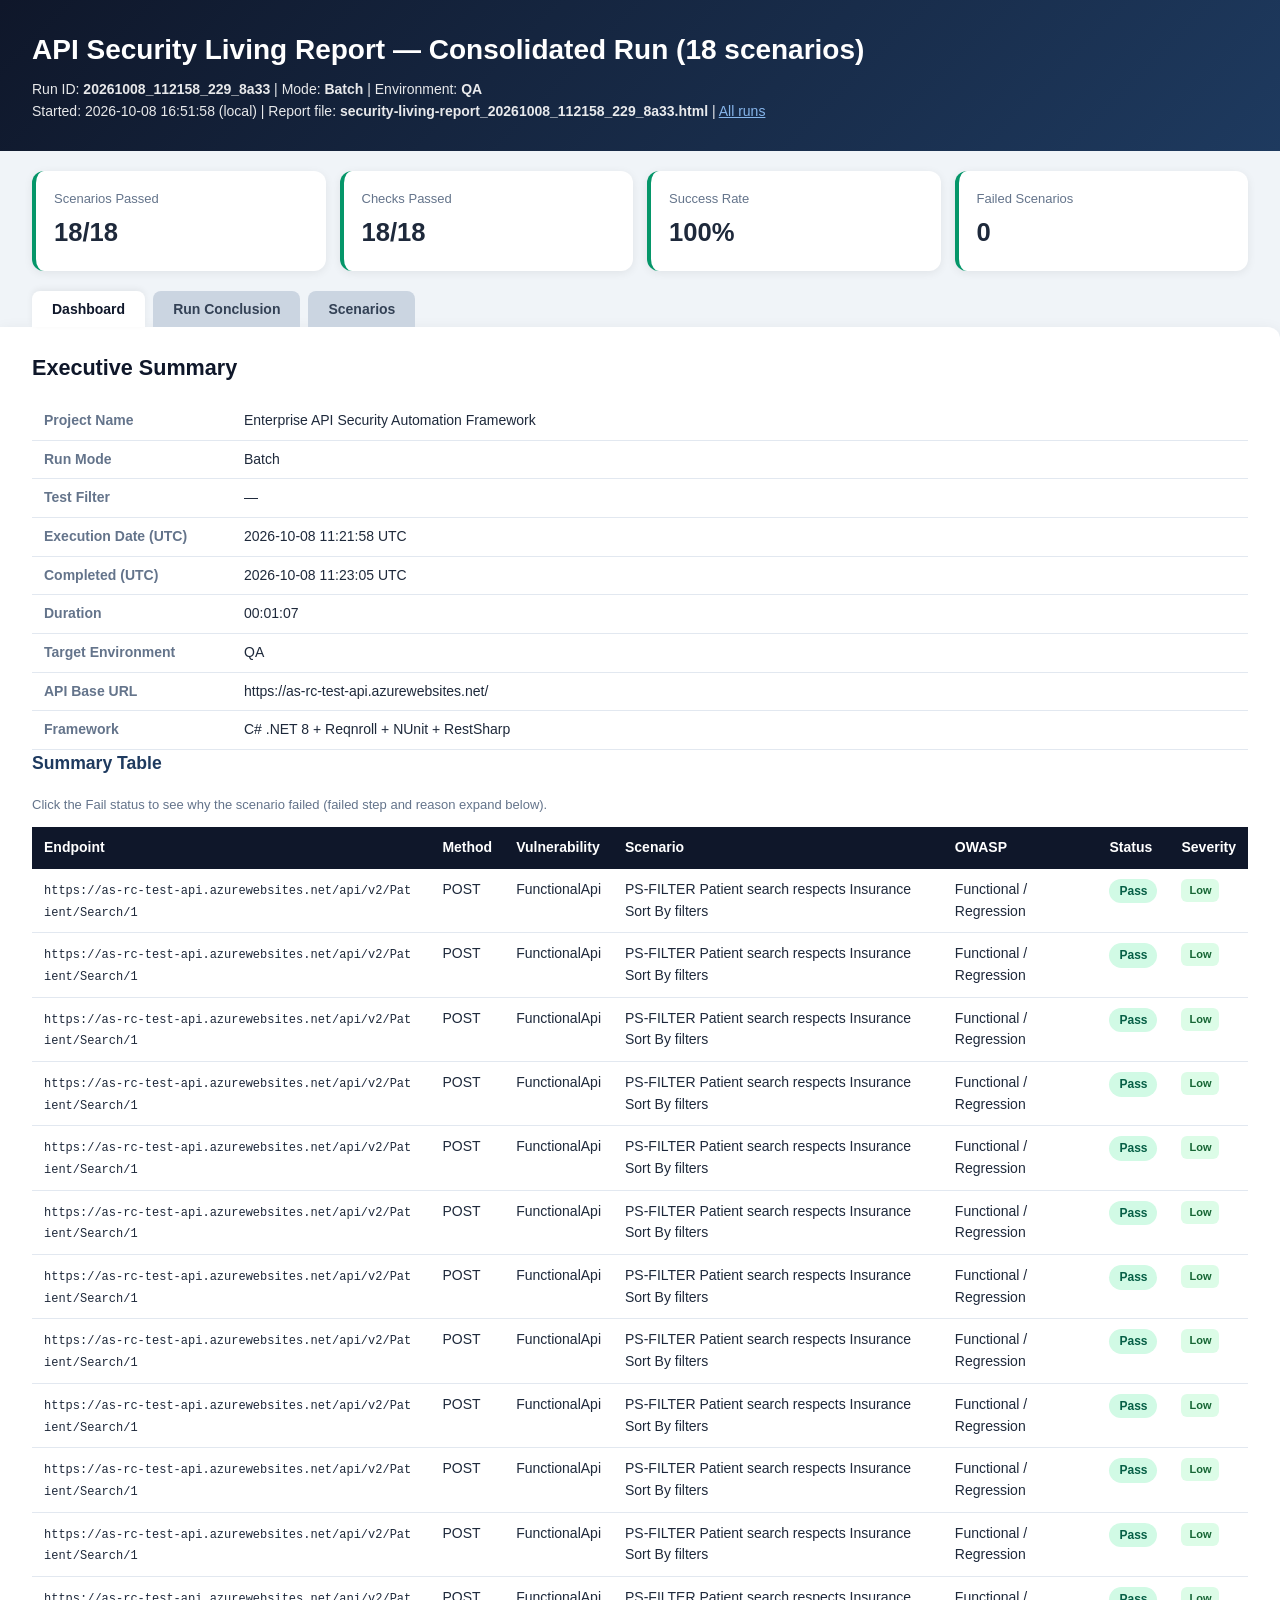
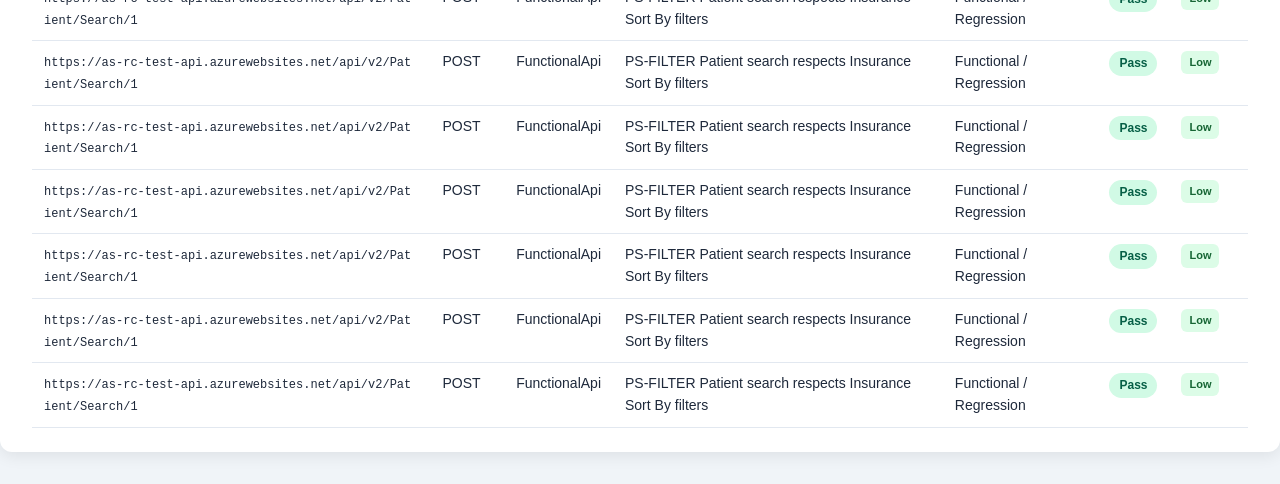
==== commit 0a84b06e: "fix: lockfile issue during run" ====
--- a/Reports/Security/LivingReport/latest.html
+++ b/Reports/Security/LivingReport/latest.html
@@ -3,7 +3,7 @@
 <head>
 <meta charset="utf-8"/>
 <meta name="viewport" content="width=device-width, initial-scale=1"/>
-<title>Security Living Report — 20261007_132451_978_869f</title>
+<title>Security Living Report — 20261008_112158_229_8a33</title>
 <style>
   :root { --bg:#f0f4f8; --card:#fff; --text:#1e293b; --muted:#64748b; --pass:#059669; --fail:#dc2626; --warn:#d97706; --border:#e2e8f0; }
   * { box-sizing: border-box; }
@@ -74,13 +74,13 @@
 </head>
 <body>
 <header class="page-header">
-<h1>API Security Living Documentation Report</h1>
-<p class="meta">Run ID: <strong>20261007_132451_978_869f</strong> | Mode: <strong>SingleScenario</strong> | Environment: <strong>QA</strong></p>
-<p class="meta">Started: 2026-10-07 18:54:51 (local) | Report file: <strong>security-living-report_20261007_132451_978_869f.html</strong> | <a href="index.html" style="color:#93c5fd">All runs</a></p>
+<h1>API Security Living Report — Consolidated Run (18 scenarios)</h1>
+<p class="meta">Run ID: <strong>20261008_112158_229_8a33</strong> | Mode: <strong>Batch</strong> | Environment: <strong>QA</strong></p>
+<p class="meta">Started: 2026-10-08 16:51:58 (local) | Report file: <strong>security-living-report_20261008_112158_229_8a33.html</strong> | <a href="index.html" style="color:#93c5fd">All runs</a></p>
 </header>
 <div class="cards">
-<div class="stat-card pass"><div class="label">Scenarios Passed</div><div class="value">1/1</div></div>
-<div class="stat-card pass"><div class="label">Checks Passed</div><div class="value">1/1</div></div>
+<div class="stat-card pass"><div class="label">Scenarios Passed</div><div class="value">18/18</div></div>
+<div class="stat-card pass"><div class="label">Checks Passed</div><div class="value">18/18</div></div>
 <div class="stat-card pass"><div class="label">Success Rate</div><div class="value">100%</div></div>
 <div class="stat-card pass"><div class="label">Failed Scenarios</div><div class="value">0</div></div>
 </div>
@@ -93,11 +93,11 @@
 <h2>Executive Summary</h2>
 <table class="meta-table"><tbody>
 <tr><td>Project Name</td><td>Enterprise API Security Automation Framework</td></tr>
-<tr><td>Run Mode</td><td>SingleScenario</td></tr>
+<tr><td>Run Mode</td><td>Batch</td></tr>
 <tr><td>Test Filter</td><td>—</td></tr>
-<tr><td>Execution Date (UTC)</td><td>2026-10-07 13:24:51 UTC</td></tr>
-<tr><td>Completed (UTC)</td><td>2026-10-07 13:24:56 UTC</td></tr>
-<tr><td>Duration</td><td>00:00:04</td></tr>
+<tr><td>Execution Date (UTC)</td><td>2026-10-08 11:21:58 UTC</td></tr>
+<tr><td>Completed (UTC)</td><td>2026-10-08 11:23:05 UTC</td></tr>
+<tr><td>Duration</td><td>00:01:07</td></tr>
 <tr><td>Target Environment</td><td>QA</td></tr>
 <tr><td>API Base URL</td><td>https://as-rc-test-api.azurewebsites.net/</td></tr>
 <tr><td>Framework</td><td>C# .NET 8 + Reqnroll + NUnit + RestSharp</td></tr>
@@ -111,7 +111,160 @@
 <td class="endpoint"><code>https://as-rc-test-api.azurewebsites.net/api/v2/Patient/Search/1</code></td>
 <td>POST</td>
 <td>FunctionalApi</td>
-<td>PS-AUTH-1 Hospital can search patients by demographic filter</td>
+<td>PS-FILTER Patient search respects Insurance Sort By filters</td>
+<td>Functional / Regression</td>
+<td><span class="status-pill pass">Pass</span></td>
+<td><span class="sev-badge low">Low</span></td>
+</tr>
+<tr class="data-row">
+<td class="endpoint"><code>https://as-rc-test-api.azurewebsites.net/api/v2/Patient/Search/1</code></td>
+<td>POST</td>
+<td>FunctionalApi</td>
+<td>PS-FILTER Patient search respects Insurance Sort By filters</td>
+<td>Functional / Regression</td>
+<td><span class="status-pill pass">Pass</span></td>
+<td><span class="sev-badge low">Low</span></td>
+</tr>
+<tr class="data-row">
+<td class="endpoint"><code>https://as-rc-test-api.azurewebsites.net/api/v2/Patient/Search/1</code></td>
+<td>POST</td>
+<td>FunctionalApi</td>
+<td>PS-FILTER Patient search respects Insurance Sort By filters</td>
+<td>Functional / Regression</td>
+<td><span class="status-pill pass">Pass</span></td>
+<td><span class="sev-badge low">Low</span></td>
+</tr>
+<tr class="data-row">
+<td class="endpoint"><code>https://as-rc-test-api.azurewebsites.net/api/v2/Patient/Search/1</code></td>
+<td>POST</td>
+<td>FunctionalApi</td>
+<td>PS-FILTER Patient search respects Insurance Sort By filters</td>
+<td>Functional / Regression</td>
+<td><span class="status-pill pass">Pass</span></td>
+<td><span class="sev-badge low">Low</span></td>
+</tr>
+<tr class="data-row">
+<td class="endpoint"><code>https://as-rc-test-api.azurewebsites.net/api/v2/Patient/Search/1</code></td>
+<td>POST</td>
+<td>FunctionalApi</td>
+<td>PS-FILTER Patient search respects Insurance Sort By filters</td>
+<td>Functional / Regression</td>
+<td><span class="status-pill pass">Pass</span></td>
+<td><span class="sev-badge low">Low</span></td>
+</tr>
+<tr class="data-row">
+<td class="endpoint"><code>https://as-rc-test-api.azurewebsites.net/api/v2/Patient/Search/1</code></td>
+<td>POST</td>
+<td>FunctionalApi</td>
+<td>PS-FILTER Patient search respects Insurance Sort By filters</td>
+<td>Functional / Regression</td>
+<td><span class="status-pill pass">Pass</span></td>
+<td><span class="sev-badge low">Low</span></td>
+</tr>
+<tr class="data-row">
+<td class="endpoint"><code>https://as-rc-test-api.azurewebsites.net/api/v2/Patient/Search/1</code></td>
+<td>POST</td>
+<td>FunctionalApi</td>
+<td>PS-FILTER Patient search respects Insurance Sort By filters</td>
+<td>Functional / Regression</td>
+<td><span class="status-pill pass">Pass</span></td>
+<td><span class="sev-badge low">Low</span></td>
+</tr>
+<tr class="data-row">
+<td class="endpoint"><code>https://as-rc-test-api.azurewebsites.net/api/v2/Patient/Search/1</code></td>
+<td>POST</td>
+<td>FunctionalApi</td>
+<td>PS-FILTER Patient search respects Insurance Sort By filters</td>
+<td>Functional / Regression</td>
+<td><span class="status-pill pass">Pass</span></td>
+<td><span class="sev-badge low">Low</span></td>
+</tr>
+<tr class="data-row">
+<td class="endpoint"><code>https://as-rc-test-api.azurewebsites.net/api/v2/Patient/Search/1</code></td>
+<td>POST</td>
+<td>FunctionalApi</td>
+<td>PS-FILTER Patient search respects Insurance Sort By filters</td>
+<td>Functional / Regression</td>
+<td><span class="status-pill pass">Pass</span></td>
+<td><span class="sev-badge low">Low</span></td>
+</tr>
+<tr class="data-row">
+<td class="endpoint"><code>https://as-rc-test-api.azurewebsites.net/api/v2/Patient/Search/1</code></td>
+<td>POST</td>
+<td>FunctionalApi</td>
+<td>PS-FILTER Patient search respects Insurance Sort By filters</td>
+<td>Functional / Regression</td>
+<td><span class="status-pill pass">Pass</span></td>
+<td><span class="sev-badge low">Low</span></td>
+</tr>
+<tr class="data-row">
+<td class="endpoint"><code>https://as-rc-test-api.azurewebsites.net/api/v2/Patient/Search/1</code></td>
+<td>POST</td>
+<td>FunctionalApi</td>
+<td>PS-FILTER Patient search respects Insurance Sort By filters</td>
+<td>Functional / Regression</td>
+<td><span class="status-pill pass">Pass</span></td>
+<td><span class="sev-badge low">Low</span></td>
+</tr>
+<tr class="data-row">
+<td class="endpoint"><code>https://as-rc-test-api.azurewebsites.net/api/v2/Patient/Search/1</code></td>
+<td>POST</td>
+<td>FunctionalApi</td>
+<td>PS-FILTER Patient search respects Insurance Sort By filters</td>
+<td>Functional / Regression</td>
+<td><span class="status-pill pass">Pass</span></td>
+<td><span class="sev-badge low">Low</span></td>
+</tr>
+<tr class="data-row">
+<td class="endpoint"><code>https://as-rc-test-api.azurewebsites.net/api/v2/Patient/Search/1</code></td>
+<td>POST</td>
+<td>FunctionalApi</td>
+<td>PS-FILTER Patient search respects Insurance Sort By filters</td>
+<td>Functional / Regression</td>
+<td><span class="status-pill pass">Pass</span></td>
+<td><span class="sev-badge low">Low</span></td>
+</tr>
+<tr class="data-row">
+<td class="endpoint"><code>https://as-rc-test-api.azurewebsites.net/api/v2/Patient/Search/1</code></td>
+<td>POST</td>
+<td>FunctionalApi</td>
+<td>PS-FILTER Patient search respects Insurance Sort By filters</td>
+<td>Functional / Regression</td>
+<td><span class="status-pill pass">Pass</span></td>
+<td><span class="sev-badge low">Low</span></td>
+</tr>
+<tr class="data-row">
+<td class="endpoint"><code>https://as-rc-test-api.azurewebsites.net/api/v2/Patient/Search/1</code></td>
+<td>POST</td>
+<td>FunctionalApi</td>
+<td>PS-FILTER Patient search respects Insurance Sort By filters</td>
+<td>Functional / Regression</td>
+<td><span class="status-pill pass">Pass</span></td>
+<td><span class="sev-badge low">Low</span></td>
+</tr>
+<tr class="data-row">
+<td class="endpoint"><code>https://as-rc-test-api.azurewebsites.net/api/v2/Patient/Search/1</code></td>
+<td>POST</td>
+<td>FunctionalApi</td>
+<td>PS-FILTER Patient search respects Insurance Sort By filters</td>
+<td>Functional / Regression</td>
+<td><span class="status-pill pass">Pass</span></td>
+<td><span class="sev-badge low">Low</span></td>
+</tr>
+<tr class="data-row">
+<td class="endpoint"><code>https://as-rc-test-api.azurewebsites.net/api/v2/Patient/Search/1</code></td>
+<td>POST</td>
+<td>FunctionalApi</td>
+<td>PS-FILTER Patient search respects Insurance Sort By filters</td>
+<td>Functional / Regression</td>
+<td><span class="status-pill pass">Pass</span></td>
+<td><span class="sev-badge low">Low</span></td>
+</tr>
+<tr class="data-row">
+<td class="endpoint"><code>https://as-rc-test-api.azurewebsites.net/api/v2/Patient/Search/1</code></td>
+<td>POST</td>
+<td>FunctionalApi</td>
+<td>PS-FILTER Patient search respects Insurance Sort By filters</td>
 <td>Functional / Regression</td>
 <td><span class="status-pill pass">Pass</span></td>
 <td><span class="sev-badge low">Low</span></td>
@@ -120,41 +273,585 @@
 <section id="panel-conclusion" class="panel">
 <h2>Run Conclusion</h2>
 <table class="meta-table"><tbody>
-<tr><td>Run ID</td><td>20261007_132451_978_869f</td></tr>
-<tr><td>Run Mode</td><td>SingleScenario</td></tr>
+<tr><td>Run ID</td><td>20261008_112158_229_8a33</td></tr>
+<tr><td>Run Mode</td><td>Batch</td></tr>
 <tr><td>Test Filter</td><td>—</td></tr>
-<tr><td>Scenarios</td><td>1/1 passed</td></tr>
-<tr><td>Checks</td><td>1/1 passed</td></tr>
-<tr><td>Duration</td><td>00:00:04</td></tr>
+<tr><td>Scenarios</td><td>18/18 passed</td></tr>
+<tr><td>Checks</td><td>18/18 passed</td></tr>
+<tr><td>Duration</td><td>00:01:07</td></tr>
 </tbody></table>
-<p class="conclusion-verdict">Final verdict: <span class="status-pill pass">1/1 scenarios passed (100%)</span> | Checks success: 100%</p>
+<p class="conclusion-verdict">Final verdict: <span class="status-pill pass">18/18 scenarios passed (100%)</span> | Checks success: 100%</p>
 <p class="empty-state">All scenarios passed — no failures in this run.</p>
-<p class="conclusion-footer">Run concluded at 2026-10-07 18:54:56 (local).</p>
+<p class="conclusion-footer">Run concluded at 2026-10-08 16:53:05 (local).</p>
 </section>
 <section id="panel-scenarios" class="panel">
 <h2>Detailed Scenario Breakdown</h2>
 <article class="scenario-card pass">
-<h3>PS-AUTH-1 Hospital can search patients by demographic filter</h3>
-<ul class="scenario-meta">
-<li><strong>Feature:</strong> Patient Search API — Authorization | <strong>Suite:</strong> Patient Security / Authorization</li>
-<li><strong>Status:</strong> <span class="status-pill pass">Pass</span></li>
-<li><strong>Endpoint:</strong> POST <code>https://as-rc-test-api.azurewebsites.net/api/v2/Patient/Search/1</code></li>
-<li><strong>OWASP:</strong> Functional / Regression | <strong>Severity:</strong> Low</li>
-</ul>
-<h4>Step-by-step</h4><ol class="step-list">
-<li class="step-ok"><strong>When</strong> When User sends POST request on &quot;Auth&quot; base url with &quot;HospitalRole&quot;<br/><em>Sent POST request to api/v2/Patient/Search/1.</em>
-</li>
-<li class="step-ok"><strong>Then</strong> Then Status should be OK<br/><em>Step executed as defined in Gherkin scenario.</em>
-</li>
-<li class="step-ok"><strong>Then</strong> Then the access token is stored from the last login response<br/><em>Step executed as defined in Gherkin scenario.</em>
-</li>
-<li class="step-ok"><strong>When</strong> When User sends GET request for feature &quot;User API Testing&quot; with cached id<br/><em>Sent POST request to api/v2/Patient/Search/1.</em>
-</li>
-<li class="step-ok"><strong>Then</strong> Then Status code should be 200<br/><em>Validated HTTP status from last API response against expected value.</em>
-</li>
-<li class="step-ok"><strong>Then</strong> Then session info from the last response is stored in appsettings<br/><em>Step executed as defined in Gherkin scenario.</em>
-</li>
-<li class="step-ok"><strong>When</strong> When User sends flexible &quot;Post&quot; request on &quot;Api&quot; base url for endpoint &quot;patientSearch&quot; with url placeholders &quot;-&quot; target &quot;-&quot; headers &quot;CacheId&quot; query params &quot;-&quot; body &quot;patientSearch_Body&quot; url segments &quot;-&quot; token &quot;current&quot;<br/><em>Sent POST request to api/v2/Patient/Search/1.</em>
+<h3>PS-FILTER Patient search respects Insurance Sort By filters</h3>
+<ul class="scenario-meta">
+<li><strong>Feature:</strong> Patient Search API — Authorization | <strong>Suite:</strong> Patient Security / Authorization</li>
+<li><strong>Status:</strong> <span class="status-pill pass">Pass</span></li>
+<li><strong>Endpoint:</strong> POST <code>https://as-rc-test-api.azurewebsites.net/api/v2/Patient/Search/1</code></li>
+<li><strong>OWASP:</strong> Functional / Regression | <strong>Severity:</strong> Low</li>
+</ul>
+<h4>Step-by-step</h4><ol class="step-list">
+<li class="step-ok"><strong>When</strong> When User sends POST request on &quot;Auth&quot; base url with &quot;HospitalRole&quot;<br/><em>Sent POST request to api/v2/Patient/Search/1.</em>
+</li>
+<li class="step-ok"><strong>Then</strong> Then Status should be OK<br/><em>Step executed as defined in Gherkin scenario.</em>
+</li>
+<li class="step-ok"><strong>Then</strong> Then the access token is stored from the last login response<br/><em>Step executed as defined in Gherkin scenario.</em>
+</li>
+<li class="step-ok"><strong>When</strong> When User sends GET request for feature &quot;User API Testing&quot; with cached id<br/><em>Sent POST request to api/v2/Patient/Search/1.</em>
+</li>
+<li class="step-ok"><strong>Then</strong> Then Status code should be 200<br/><em>Validated HTTP status from last API response against expected value.</em>
+</li>
+<li class="step-ok"><strong>Then</strong> Then session info from the last response is stored in appsettings<br/><em>Step executed as defined in Gherkin scenario.</em>
+</li>
+<li class="step-ok"><strong>When</strong> When User sends Patient Search request on &quot;Api&quot; with insurance &quot;All&quot; sort &quot;Recent&quot; by &quot;-&quot; token &quot;current&quot;<br/><em>Sent POST request to api/v2/Patient/Search/1.</em>
+</li>
+<li class="step-ok"><strong>Then</strong> Then Status code should be 200<br/><em>Validated HTTP status from last API response against expected value.</em>
+</li>
+</ol>
+<div class="result-box">
+<strong>FunctionalApi</strong> — <span class="status-pill pass">Pass</span><br/>
+Expected: <code>200</code> | Actual: <code>200</code><br/>
+API correctly rejected or accepted the request with HTTP 200 for FunctionalApi test (expected 200).
+</div>
+</article>
+<article class="scenario-card pass">
+<h3>PS-FILTER Patient search respects Insurance Sort By filters</h3>
+<ul class="scenario-meta">
+<li><strong>Feature:</strong> Patient Search API — Authorization | <strong>Suite:</strong> Patient Security / Authorization</li>
+<li><strong>Status:</strong> <span class="status-pill pass">Pass</span></li>
+<li><strong>Endpoint:</strong> POST <code>https://as-rc-test-api.azurewebsites.net/api/v2/Patient/Search/1</code></li>
+<li><strong>OWASP:</strong> Functional / Regression | <strong>Severity:</strong> Low</li>
+</ul>
+<h4>Step-by-step</h4><ol class="step-list">
+<li class="step-ok"><strong>When</strong> When User sends POST request on &quot;Auth&quot; base url with &quot;HospitalRole&quot;<br/><em>Sent POST request to api/v2/Patient/Search/1.</em>
+</li>
+<li class="step-ok"><strong>Then</strong> Then Status should be OK<br/><em>Step executed as defined in Gherkin scenario.</em>
+</li>
+<li class="step-ok"><strong>Then</strong> Then the access token is stored from the last login response<br/><em>Step executed as defined in Gherkin scenario.</em>
+</li>
+<li class="step-ok"><strong>When</strong> When User sends GET request for feature &quot;User API Testing&quot; with cached id<br/><em>Sent POST request to api/v2/Patient/Search/1.</em>
+</li>
+<li class="step-ok"><strong>Then</strong> Then Status code should be 200<br/><em>Validated HTTP status from last API response against expected value.</em>
+</li>
+<li class="step-ok"><strong>Then</strong> Then session info from the last response is stored in appsettings<br/><em>Step executed as defined in Gherkin scenario.</em>
+</li>
+<li class="step-ok"><strong>When</strong> When User sends Patient Search request on &quot;Api&quot; with insurance &quot;Aetna Group&quot; sort &quot;Recent&quot; by &quot;-&quot; token &quot;current&quot;<br/><em>Sent POST request to api/v2/Patient/Search/1.</em>
+</li>
+<li class="step-ok"><strong>Then</strong> Then Status code should be 200<br/><em>Validated HTTP status from last API response against expected value.</em>
+</li>
+</ol>
+<div class="result-box">
+<strong>FunctionalApi</strong> — <span class="status-pill pass">Pass</span><br/>
+Expected: <code>200</code> | Actual: <code>200</code><br/>
+API correctly rejected or accepted the request with HTTP 200 for FunctionalApi test (expected 200).
+</div>
+</article>
+<article class="scenario-card pass">
+<h3>PS-FILTER Patient search respects Insurance Sort By filters</h3>
+<ul class="scenario-meta">
+<li><strong>Feature:</strong> Patient Search API — Authorization | <strong>Suite:</strong> Patient Security / Authorization</li>
+<li><strong>Status:</strong> <span class="status-pill pass">Pass</span></li>
+<li><strong>Endpoint:</strong> POST <code>https://as-rc-test-api.azurewebsites.net/api/v2/Patient/Search/1</code></li>
+<li><strong>OWASP:</strong> Functional / Regression | <strong>Severity:</strong> Low</li>
+</ul>
+<h4>Step-by-step</h4><ol class="step-list">
+<li class="step-ok"><strong>When</strong> When User sends POST request on &quot;Auth&quot; base url with &quot;HospitalRole&quot;<br/><em>Sent POST request to api/v2/Patient/Search/1.</em>
+</li>
+<li class="step-ok"><strong>Then</strong> Then Status should be OK<br/><em>Step executed as defined in Gherkin scenario.</em>
+</li>
+<li class="step-ok"><strong>Then</strong> Then the access token is stored from the last login response<br/><em>Step executed as defined in Gherkin scenario.</em>
+</li>
+<li class="step-ok"><strong>When</strong> When User sends GET request for feature &quot;User API Testing&quot; with cached id<br/><em>Sent POST request to api/v2/Patient/Search/1.</em>
+</li>
+<li class="step-ok"><strong>Then</strong> Then Status code should be 200<br/><em>Validated HTTP status from last API response against expected value.</em>
+</li>
+<li class="step-ok"><strong>Then</strong> Then session info from the last response is stored in appsettings<br/><em>Step executed as defined in Gherkin scenario.</em>
+</li>
+<li class="step-ok"><strong>When</strong> When User sends Patient Search request on &quot;Api&quot; with insurance &quot;All&quot; sort &quot;Name&quot; by &quot;A-Z&quot; token &quot;current&quot;<br/><em>Sent POST request to api/v2/Patient/Search/1.</em>
+</li>
+<li class="step-ok"><strong>Then</strong> Then Status code should be 200<br/><em>Validated HTTP status from last API response against expected value.</em>
+</li>
+</ol>
+<div class="result-box">
+<strong>FunctionalApi</strong> — <span class="status-pill pass">Pass</span><br/>
+Expected: <code>200</code> | Actual: <code>200</code><br/>
+API correctly rejected or accepted the request with HTTP 200 for FunctionalApi test (expected 200).
+</div>
+</article>
+<article class="scenario-card pass">
+<h3>PS-FILTER Patient search respects Insurance Sort By filters</h3>
+<ul class="scenario-meta">
+<li><strong>Feature:</strong> Patient Search API — Authorization | <strong>Suite:</strong> Patient Security / Authorization</li>
+<li><strong>Status:</strong> <span class="status-pill pass">Pass</span></li>
+<li><strong>Endpoint:</strong> POST <code>https://as-rc-test-api.azurewebsites.net/api/v2/Patient/Search/1</code></li>
+<li><strong>OWASP:</strong> Functional / Regression | <strong>Severity:</strong> Low</li>
+</ul>
+<h4>Step-by-step</h4><ol class="step-list">
+<li class="step-ok"><strong>When</strong> When User sends POST request on &quot;Auth&quot; base url with &quot;HospitalRole&quot;<br/><em>Sent POST request to api/v2/Patient/Search/1.</em>
+</li>
+<li class="step-ok"><strong>Then</strong> Then Status should be OK<br/><em>Step executed as defined in Gherkin scenario.</em>
+</li>
+<li class="step-ok"><strong>Then</strong> Then the access token is stored from the last login response<br/><em>Step executed as defined in Gherkin scenario.</em>
+</li>
+<li class="step-ok"><strong>When</strong> When User sends GET request for feature &quot;User API Testing&quot; with cached id<br/><em>Sent POST request to api/v2/Patient/Search/1.</em>
+</li>
+<li class="step-ok"><strong>Then</strong> Then Status code should be 200<br/><em>Validated HTTP status from last API response against expected value.</em>
+</li>
+<li class="step-ok"><strong>Then</strong> Then session info from the last response is stored in appsettings<br/><em>Step executed as defined in Gherkin scenario.</em>
+</li>
+<li class="step-ok"><strong>When</strong> When User sends Patient Search request on &quot;Api&quot; with insurance &quot;Aetna Group&quot; sort &quot;Name&quot; by &quot;A-Z&quot; token &quot;current&quot;<br/><em>Sent POST request to api/v2/Patient/Search/1.</em>
+</li>
+<li class="step-ok"><strong>Then</strong> Then Status code should be 200<br/><em>Validated HTTP status from last API response against expected value.</em>
+</li>
+</ol>
+<div class="result-box">
+<strong>FunctionalApi</strong> — <span class="status-pill pass">Pass</span><br/>
+Expected: <code>200</code> | Actual: <code>200</code><br/>
+API correctly rejected or accepted the request with HTTP 200 for FunctionalApi test (expected 200).
+</div>
+</article>
+<article class="scenario-card pass">
+<h3>PS-FILTER Patient search respects Insurance Sort By filters</h3>
+<ul class="scenario-meta">
+<li><strong>Feature:</strong> Patient Search API — Authorization | <strong>Suite:</strong> Patient Security / Authorization</li>
+<li><strong>Status:</strong> <span class="status-pill pass">Pass</span></li>
+<li><strong>Endpoint:</strong> POST <code>https://as-rc-test-api.azurewebsites.net/api/v2/Patient/Search/1</code></li>
+<li><strong>OWASP:</strong> Functional / Regression | <strong>Severity:</strong> Low</li>
+</ul>
+<h4>Step-by-step</h4><ol class="step-list">
+<li class="step-ok"><strong>When</strong> When User sends POST request on &quot;Auth&quot; base url with &quot;HospitalRole&quot;<br/><em>Sent POST request to api/v2/Patient/Search/1.</em>
+</li>
+<li class="step-ok"><strong>Then</strong> Then Status should be OK<br/><em>Step executed as defined in Gherkin scenario.</em>
+</li>
+<li class="step-ok"><strong>Then</strong> Then the access token is stored from the last login response<br/><em>Step executed as defined in Gherkin scenario.</em>
+</li>
+<li class="step-ok"><strong>When</strong> When User sends GET request for feature &quot;User API Testing&quot; with cached id<br/><em>Sent POST request to api/v2/Patient/Search/1.</em>
+</li>
+<li class="step-ok"><strong>Then</strong> Then Status code should be 200<br/><em>Validated HTTP status from last API response against expected value.</em>
+</li>
+<li class="step-ok"><strong>Then</strong> Then session info from the last response is stored in appsettings<br/><em>Step executed as defined in Gherkin scenario.</em>
+</li>
+<li class="step-ok"><strong>When</strong> When User sends Patient Search request on &quot;Api&quot; with insurance &quot;All&quot; sort &quot;Name&quot; by &quot;Z-A&quot; token &quot;current&quot;<br/><em>Sent POST request to api/v2/Patient/Search/1.</em>
+</li>
+<li class="step-ok"><strong>Then</strong> Then Status code should be 200<br/><em>Validated HTTP status from last API response against expected value.</em>
+</li>
+</ol>
+<div class="result-box">
+<strong>FunctionalApi</strong> — <span class="status-pill pass">Pass</span><br/>
+Expected: <code>200</code> | Actual: <code>200</code><br/>
+API correctly rejected or accepted the request with HTTP 200 for FunctionalApi test (expected 200).
+</div>
+</article>
+<article class="scenario-card pass">
+<h3>PS-FILTER Patient search respects Insurance Sort By filters</h3>
+<ul class="scenario-meta">
+<li><strong>Feature:</strong> Patient Search API — Authorization | <strong>Suite:</strong> Patient Security / Authorization</li>
+<li><strong>Status:</strong> <span class="status-pill pass">Pass</span></li>
+<li><strong>Endpoint:</strong> POST <code>https://as-rc-test-api.azurewebsites.net/api/v2/Patient/Search/1</code></li>
+<li><strong>OWASP:</strong> Functional / Regression | <strong>Severity:</strong> Low</li>
+</ul>
+<h4>Step-by-step</h4><ol class="step-list">
+<li class="step-ok"><strong>When</strong> When User sends POST request on &quot;Auth&quot; base url with &quot;HospitalRole&quot;<br/><em>Sent POST request to api/v2/Patient/Search/1.</em>
+</li>
+<li class="step-ok"><strong>Then</strong> Then Status should be OK<br/><em>Step executed as defined in Gherkin scenario.</em>
+</li>
+<li class="step-ok"><strong>Then</strong> Then the access token is stored from the last login response<br/><em>Step executed as defined in Gherkin scenario.</em>
+</li>
+<li class="step-ok"><strong>When</strong> When User sends GET request for feature &quot;User API Testing&quot; with cached id<br/><em>Sent POST request to api/v2/Patient/Search/1.</em>
+</li>
+<li class="step-ok"><strong>Then</strong> Then Status code should be 200<br/><em>Validated HTTP status from last API response against expected value.</em>
+</li>
+<li class="step-ok"><strong>Then</strong> Then session info from the last response is stored in appsettings<br/><em>Step executed as defined in Gherkin scenario.</em>
+</li>
+<li class="step-ok"><strong>When</strong> When User sends Patient Search request on &quot;Api&quot; with insurance &quot;Aetna Group&quot; sort &quot;Name&quot; by &quot;Z-A&quot; token &quot;current&quot;<br/><em>Sent POST request to api/v2/Patient/Search/1.</em>
+</li>
+<li class="step-ok"><strong>Then</strong> Then Status code should be 200<br/><em>Validated HTTP status from last API response against expected value.</em>
+</li>
+</ol>
+<div class="result-box">
+<strong>FunctionalApi</strong> — <span class="status-pill pass">Pass</span><br/>
+Expected: <code>200</code> | Actual: <code>200</code><br/>
+API correctly rejected or accepted the request with HTTP 200 for FunctionalApi test (expected 200).
+</div>
+</article>
+<article class="scenario-card pass">
+<h3>PS-FILTER Patient search respects Insurance Sort By filters</h3>
+<ul class="scenario-meta">
+<li><strong>Feature:</strong> Patient Search API — Authorization | <strong>Suite:</strong> Patient Security / Authorization</li>
+<li><strong>Status:</strong> <span class="status-pill pass">Pass</span></li>
+<li><strong>Endpoint:</strong> POST <code>https://as-rc-test-api.azurewebsites.net/api/v2/Patient/Search/1</code></li>
+<li><strong>OWASP:</strong> Functional / Regression | <strong>Severity:</strong> Low</li>
+</ul>
+<h4>Step-by-step</h4><ol class="step-list">
+<li class="step-ok"><strong>When</strong> When User sends POST request on &quot;Auth&quot; base url with &quot;HospitalRole&quot;<br/><em>Sent POST request to api/v2/Patient/Search/1.</em>
+</li>
+<li class="step-ok"><strong>Then</strong> Then Status should be OK<br/><em>Step executed as defined in Gherkin scenario.</em>
+</li>
+<li class="step-ok"><strong>Then</strong> Then the access token is stored from the last login response<br/><em>Step executed as defined in Gherkin scenario.</em>
+</li>
+<li class="step-ok"><strong>When</strong> When User sends GET request for feature &quot;User API Testing&quot; with cached id<br/><em>Sent POST request to api/v2/Patient/Search/1.</em>
+</li>
+<li class="step-ok"><strong>Then</strong> Then Status code should be 200<br/><em>Validated HTTP status from last API response against expected value.</em>
+</li>
+<li class="step-ok"><strong>Then</strong> Then session info from the last response is stored in appsettings<br/><em>Step executed as defined in Gherkin scenario.</em>
+</li>
+<li class="step-ok"><strong>When</strong> When User sends Patient Search request on &quot;Api&quot; with insurance &quot;All&quot; sort &quot;Insurance&quot; by &quot;A-Z&quot; token &quot;current&quot;<br/><em>Sent POST request to api/v2/Patient/Search/1.</em>
+</li>
+<li class="step-ok"><strong>Then</strong> Then Status code should be 200<br/><em>Validated HTTP status from last API response against expected value.</em>
+</li>
+</ol>
+<div class="result-box">
+<strong>FunctionalApi</strong> — <span class="status-pill pass">Pass</span><br/>
+Expected: <code>200</code> | Actual: <code>200</code><br/>
+API correctly rejected or accepted the request with HTTP 200 for FunctionalApi test (expected 200).
+</div>
+</article>
+<article class="scenario-card pass">
+<h3>PS-FILTER Patient search respects Insurance Sort By filters</h3>
+<ul class="scenario-meta">
+<li><strong>Feature:</strong> Patient Search API — Authorization | <strong>Suite:</strong> Patient Security / Authorization</li>
+<li><strong>Status:</strong> <span class="status-pill pass">Pass</span></li>
+<li><strong>Endpoint:</strong> POST <code>https://as-rc-test-api.azurewebsites.net/api/v2/Patient/Search/1</code></li>
+<li><strong>OWASP:</strong> Functional / Regression | <strong>Severity:</strong> Low</li>
+</ul>
+<h4>Step-by-step</h4><ol class="step-list">
+<li class="step-ok"><strong>When</strong> When User sends POST request on &quot;Auth&quot; base url with &quot;HospitalRole&quot;<br/><em>Sent POST request to api/v2/Patient/Search/1.</em>
+</li>
+<li class="step-ok"><strong>Then</strong> Then Status should be OK<br/><em>Step executed as defined in Gherkin scenario.</em>
+</li>
+<li class="step-ok"><strong>Then</strong> Then the access token is stored from the last login response<br/><em>Step executed as defined in Gherkin scenario.</em>
+</li>
+<li class="step-ok"><strong>When</strong> When User sends GET request for feature &quot;User API Testing&quot; with cached id<br/><em>Sent POST request to api/v2/Patient/Search/1.</em>
+</li>
+<li class="step-ok"><strong>Then</strong> Then Status code should be 200<br/><em>Validated HTTP status from last API response against expected value.</em>
+</li>
+<li class="step-ok"><strong>Then</strong> Then session info from the last response is stored in appsettings<br/><em>Step executed as defined in Gherkin scenario.</em>
+</li>
+<li class="step-ok"><strong>When</strong> When User sends Patient Search request on &quot;Api&quot; with insurance &quot;Aetna Group&quot; sort &quot;Insurance&quot; by &quot;A-Z&quot; token &quot;current&quot;<br/><em>Sent POST request to api/v2/Patient/Search/1.</em>
+</li>
+<li class="step-ok"><strong>Then</strong> Then Status code should be 200<br/><em>Validated HTTP status from last API response against expected value.</em>
+</li>
+</ol>
+<div class="result-box">
+<strong>FunctionalApi</strong> — <span class="status-pill pass">Pass</span><br/>
+Expected: <code>200</code> | Actual: <code>200</code><br/>
+API correctly rejected or accepted the request with HTTP 200 for FunctionalApi test (expected 200).
+</div>
+</article>
+<article class="scenario-card pass">
+<h3>PS-FILTER Patient search respects Insurance Sort By filters</h3>
+<ul class="scenario-meta">
+<li><strong>Feature:</strong> Patient Search API — Authorization | <strong>Suite:</strong> Patient Security / Authorization</li>
+<li><strong>Status:</strong> <span class="status-pill pass">Pass</span></li>
+<li><strong>Endpoint:</strong> POST <code>https://as-rc-test-api.azurewebsites.net/api/v2/Patient/Search/1</code></li>
+<li><strong>OWASP:</strong> Functional / Regression | <strong>Severity:</strong> Low</li>
+</ul>
+<h4>Step-by-step</h4><ol class="step-list">
+<li class="step-ok"><strong>When</strong> When User sends POST request on &quot;Auth&quot; base url with &quot;HospitalRole&quot;<br/><em>Sent POST request to api/v2/Patient/Search/1.</em>
+</li>
+<li class="step-ok"><strong>Then</strong> Then Status should be OK<br/><em>Step executed as defined in Gherkin scenario.</em>
+</li>
+<li class="step-ok"><strong>Then</strong> Then the access token is stored from the last login response<br/><em>Step executed as defined in Gherkin scenario.</em>
+</li>
+<li class="step-ok"><strong>When</strong> When User sends GET request for feature &quot;User API Testing&quot; with cached id<br/><em>Sent POST request to api/v2/Patient/Search/1.</em>
+</li>
+<li class="step-ok"><strong>Then</strong> Then Status code should be 200<br/><em>Validated HTTP status from last API response against expected value.</em>
+</li>
+<li class="step-ok"><strong>Then</strong> Then session info from the last response is stored in appsettings<br/><em>Step executed as defined in Gherkin scenario.</em>
+</li>
+<li class="step-ok"><strong>When</strong> When User sends Patient Search request on &quot;Api&quot; with insurance &quot;All&quot; sort &quot;Insurance&quot; by &quot;Z-A&quot; token &quot;current&quot;<br/><em>Sent POST request to api/v2/Patient/Search/1.</em>
+</li>
+<li class="step-ok"><strong>Then</strong> Then Status code should be 200<br/><em>Validated HTTP status from last API response against expected value.</em>
+</li>
+</ol>
+<div class="result-box">
+<strong>FunctionalApi</strong> — <span class="status-pill pass">Pass</span><br/>
+Expected: <code>200</code> | Actual: <code>200</code><br/>
+API correctly rejected or accepted the request with HTTP 200 for FunctionalApi test (expected 200).
+</div>
+</article>
+<article class="scenario-card pass">
+<h3>PS-FILTER Patient search respects Insurance Sort By filters</h3>
+<ul class="scenario-meta">
+<li><strong>Feature:</strong> Patient Search API — Authorization | <strong>Suite:</strong> Patient Security / Authorization</li>
+<li><strong>Status:</strong> <span class="status-pill pass">Pass</span></li>
+<li><strong>Endpoint:</strong> POST <code>https://as-rc-test-api.azurewebsites.net/api/v2/Patient/Search/1</code></li>
+<li><strong>OWASP:</strong> Functional / Regression | <strong>Severity:</strong> Low</li>
+</ul>
+<h4>Step-by-step</h4><ol class="step-list">
+<li class="step-ok"><strong>When</strong> When User sends POST request on &quot;Auth&quot; base url with &quot;HospitalRole&quot;<br/><em>Sent POST request to api/v2/Patient/Search/1.</em>
+</li>
+<li class="step-ok"><strong>Then</strong> Then Status should be OK<br/><em>Step executed as defined in Gherkin scenario.</em>
+</li>
+<li class="step-ok"><strong>Then</strong> Then the access token is stored from the last login response<br/><em>Step executed as defined in Gherkin scenario.</em>
+</li>
+<li class="step-ok"><strong>When</strong> When User sends GET request for feature &quot;User API Testing&quot; with cached id<br/><em>Sent POST request to api/v2/Patient/Search/1.</em>
+</li>
+<li class="step-ok"><strong>Then</strong> Then Status code should be 200<br/><em>Validated HTTP status from last API response against expected value.</em>
+</li>
+<li class="step-ok"><strong>Then</strong> Then session info from the last response is stored in appsettings<br/><em>Step executed as defined in Gherkin scenario.</em>
+</li>
+<li class="step-ok"><strong>When</strong> When User sends Patient Search request on &quot;Api&quot; with insurance &quot;Aetna Group&quot; sort &quot;Insurance&quot; by &quot;Z-A&quot; token &quot;current&quot;<br/><em>Sent POST request to api/v2/Patient/Search/1.</em>
+</li>
+<li class="step-ok"><strong>Then</strong> Then Status code should be 200<br/><em>Validated HTTP status from last API response against expected value.</em>
+</li>
+</ol>
+<div class="result-box">
+<strong>FunctionalApi</strong> — <span class="status-pill pass">Pass</span><br/>
+Expected: <code>200</code> | Actual: <code>200</code><br/>
+API correctly rejected or accepted the request with HTTP 200 for FunctionalApi test (expected 200).
+</div>
+</article>
+<article class="scenario-card pass">
+<h3>PS-FILTER Patient search respects Insurance Sort By filters</h3>
+<ul class="scenario-meta">
+<li><strong>Feature:</strong> Patient Search API — Authorization | <strong>Suite:</strong> Patient Security / Authorization</li>
+<li><strong>Status:</strong> <span class="status-pill pass">Pass</span></li>
+<li><strong>Endpoint:</strong> POST <code>https://as-rc-test-api.azurewebsites.net/api/v2/Patient/Search/1</code></li>
+<li><strong>OWASP:</strong> Functional / Regression | <strong>Severity:</strong> Low</li>
+</ul>
+<h4>Step-by-step</h4><ol class="step-list">
+<li class="step-ok"><strong>When</strong> When User sends POST request on &quot;Auth&quot; base url with &quot;HospitalRole&quot;<br/><em>Sent POST request to api/v2/Patient/Search/1.</em>
+</li>
+<li class="step-ok"><strong>Then</strong> Then Status should be OK<br/><em>Step executed as defined in Gherkin scenario.</em>
+</li>
+<li class="step-ok"><strong>Then</strong> Then the access token is stored from the last login response<br/><em>Step executed as defined in Gherkin scenario.</em>
+</li>
+<li class="step-ok"><strong>When</strong> When User sends GET request for feature &quot;User API Testing&quot; with cached id<br/><em>Sent POST request to api/v2/Patient/Search/1.</em>
+</li>
+<li class="step-ok"><strong>Then</strong> Then Status code should be 200<br/><em>Validated HTTP status from last API response against expected value.</em>
+</li>
+<li class="step-ok"><strong>Then</strong> Then session info from the last response is stored in appsettings<br/><em>Step executed as defined in Gherkin scenario.</em>
+</li>
+<li class="step-ok"><strong>When</strong> When User sends Patient Search request on &quot;Api&quot; with insurance &quot;All&quot; sort &quot;Admitted&quot; by &quot;Latest&quot; token &quot;current&quot;<br/><em>Sent POST request to api/v2/Patient/Search/1.</em>
+</li>
+<li class="step-ok"><strong>Then</strong> Then Status code should be 200<br/><em>Validated HTTP status from last API response against expected value.</em>
+</li>
+</ol>
+<div class="result-box">
+<strong>FunctionalApi</strong> — <span class="status-pill pass">Pass</span><br/>
+Expected: <code>200</code> | Actual: <code>200</code><br/>
+API correctly rejected or accepted the request with HTTP 200 for FunctionalApi test (expected 200).
+</div>
+</article>
+<article class="scenario-card pass">
+<h3>PS-FILTER Patient search respects Insurance Sort By filters</h3>
+<ul class="scenario-meta">
+<li><strong>Feature:</strong> Patient Search API — Authorization | <strong>Suite:</strong> Patient Security / Authorization</li>
+<li><strong>Status:</strong> <span class="status-pill pass">Pass</span></li>
+<li><strong>Endpoint:</strong> POST <code>https://as-rc-test-api.azurewebsites.net/api/v2/Patient/Search/1</code></li>
+<li><strong>OWASP:</strong> Functional / Regression | <strong>Severity:</strong> Low</li>
+</ul>
+<h4>Step-by-step</h4><ol class="step-list">
+<li class="step-ok"><strong>When</strong> When User sends POST request on &quot;Auth&quot; base url with &quot;HospitalRole&quot;<br/><em>Sent POST request to api/v2/Patient/Search/1.</em>
+</li>
+<li class="step-ok"><strong>Then</strong> Then Status should be OK<br/><em>Step executed as defined in Gherkin scenario.</em>
+</li>
+<li class="step-ok"><strong>Then</strong> Then the access token is stored from the last login response<br/><em>Step executed as defined in Gherkin scenario.</em>
+</li>
+<li class="step-ok"><strong>When</strong> When User sends GET request for feature &quot;User API Testing&quot; with cached id<br/><em>Sent POST request to api/v2/Patient/Search/1.</em>
+</li>
+<li class="step-ok"><strong>Then</strong> Then Status code should be 200<br/><em>Validated HTTP status from last API response against expected value.</em>
+</li>
+<li class="step-ok"><strong>Then</strong> Then session info from the last response is stored in appsettings<br/><em>Step executed as defined in Gherkin scenario.</em>
+</li>
+<li class="step-ok"><strong>When</strong> When User sends Patient Search request on &quot;Api&quot; with insurance &quot;Aetna Group&quot; sort &quot;Admitted&quot; by &quot;Latest&quot; token &quot;current&quot;<br/><em>Sent POST request to api/v2/Patient/Search/1.</em>
+</li>
+<li class="step-ok"><strong>Then</strong> Then Status code should be 200<br/><em>Validated HTTP status from last API response against expected value.</em>
+</li>
+</ol>
+<div class="result-box">
+<strong>FunctionalApi</strong> — <span class="status-pill pass">Pass</span><br/>
+Expected: <code>200</code> | Actual: <code>200</code><br/>
+API correctly rejected or accepted the request with HTTP 200 for FunctionalApi test (expected 200).
+</div>
+</article>
+<article class="scenario-card pass">
+<h3>PS-FILTER Patient search respects Insurance Sort By filters</h3>
+<ul class="scenario-meta">
+<li><strong>Feature:</strong> Patient Search API — Authorization | <strong>Suite:</strong> Patient Security / Authorization</li>
+<li><strong>Status:</strong> <span class="status-pill pass">Pass</span></li>
+<li><strong>Endpoint:</strong> POST <code>https://as-rc-test-api.azurewebsites.net/api/v2/Patient/Search/1</code></li>
+<li><strong>OWASP:</strong> Functional / Regression | <strong>Severity:</strong> Low</li>
+</ul>
+<h4>Step-by-step</h4><ol class="step-list">
+<li class="step-ok"><strong>When</strong> When User sends POST request on &quot;Auth&quot; base url with &quot;HospitalRole&quot;<br/><em>Sent POST request to api/v2/Patient/Search/1.</em>
+</li>
+<li class="step-ok"><strong>Then</strong> Then Status should be OK<br/><em>Step executed as defined in Gherkin scenario.</em>
+</li>
+<li class="step-ok"><strong>Then</strong> Then the access token is stored from the last login response<br/><em>Step executed as defined in Gherkin scenario.</em>
+</li>
+<li class="step-ok"><strong>When</strong> When User sends GET request for feature &quot;User API Testing&quot; with cached id<br/><em>Sent POST request to api/v2/Patient/Search/1.</em>
+</li>
+<li class="step-ok"><strong>Then</strong> Then Status code should be 200<br/><em>Validated HTTP status from last API response against expected value.</em>
+</li>
+<li class="step-ok"><strong>Then</strong> Then session info from the last response is stored in appsettings<br/><em>Step executed as defined in Gherkin scenario.</em>
+</li>
+<li class="step-ok"><strong>When</strong> When User sends Patient Search request on &quot;Api&quot; with insurance &quot;All&quot; sort &quot;Admitted&quot; by &quot;Oldest&quot; token &quot;current&quot;<br/><em>Sent POST request to api/v2/Patient/Search/1.</em>
+</li>
+<li class="step-ok"><strong>Then</strong> Then Status code should be 200<br/><em>Validated HTTP status from last API response against expected value.</em>
+</li>
+</ol>
+<div class="result-box">
+<strong>FunctionalApi</strong> — <span class="status-pill pass">Pass</span><br/>
+Expected: <code>200</code> | Actual: <code>200</code><br/>
+API correctly rejected or accepted the request with HTTP 200 for FunctionalApi test (expected 200).
+</div>
+</article>
+<article class="scenario-card pass">
+<h3>PS-FILTER Patient search respects Insurance Sort By filters</h3>
+<ul class="scenario-meta">
+<li><strong>Feature:</strong> Patient Search API — Authorization | <strong>Suite:</strong> Patient Security / Authorization</li>
+<li><strong>Status:</strong> <span class="status-pill pass">Pass</span></li>
+<li><strong>Endpoint:</strong> POST <code>https://as-rc-test-api.azurewebsites.net/api/v2/Patient/Search/1</code></li>
+<li><strong>OWASP:</strong> Functional / Regression | <strong>Severity:</strong> Low</li>
+</ul>
+<h4>Step-by-step</h4><ol class="step-list">
+<li class="step-ok"><strong>When</strong> When User sends POST request on &quot;Auth&quot; base url with &quot;HospitalRole&quot;<br/><em>Sent POST request to api/v2/Patient/Search/1.</em>
+</li>
+<li class="step-ok"><strong>Then</strong> Then Status should be OK<br/><em>Step executed as defined in Gherkin scenario.</em>
+</li>
+<li class="step-ok"><strong>Then</strong> Then the access token is stored from the last login response<br/><em>Step executed as defined in Gherkin scenario.</em>
+</li>
+<li class="step-ok"><strong>When</strong> When User sends GET request for feature &quot;User API Testing&quot; with cached id<br/><em>Sent POST request to api/v2/Patient/Search/1.</em>
+</li>
+<li class="step-ok"><strong>Then</strong> Then Status code should be 200<br/><em>Validated HTTP status from last API response against expected value.</em>
+</li>
+<li class="step-ok"><strong>Then</strong> Then session info from the last response is stored in appsettings<br/><em>Step executed as defined in Gherkin scenario.</em>
+</li>
+<li class="step-ok"><strong>When</strong> When User sends Patient Search request on &quot;Api&quot; with insurance &quot;Aetna Group&quot; sort &quot;Admitted&quot; by &quot;Oldest&quot; token &quot;current&quot;<br/><em>Sent POST request to api/v2/Patient/Search/1.</em>
+</li>
+<li class="step-ok"><strong>Then</strong> Then Status code should be 200<br/><em>Validated HTTP status from last API response against expected value.</em>
+</li>
+</ol>
+<div class="result-box">
+<strong>FunctionalApi</strong> — <span class="status-pill pass">Pass</span><br/>
+Expected: <code>200</code> | Actual: <code>200</code><br/>
+API correctly rejected or accepted the request with HTTP 200 for FunctionalApi test (expected 200).
+</div>
+</article>
+<article class="scenario-card pass">
+<h3>PS-FILTER Patient search respects Insurance Sort By filters</h3>
+<ul class="scenario-meta">
+<li><strong>Feature:</strong> Patient Search API — Authorization | <strong>Suite:</strong> Patient Security / Authorization</li>
+<li><strong>Status:</strong> <span class="status-pill pass">Pass</span></li>
+<li><strong>Endpoint:</strong> POST <code>https://as-rc-test-api.azurewebsites.net/api/v2/Patient/Search/1</code></li>
+<li><strong>OWASP:</strong> Functional / Regression | <strong>Severity:</strong> Low</li>
+</ul>
+<h4>Step-by-step</h4><ol class="step-list">
+<li class="step-ok"><strong>When</strong> When User sends POST request on &quot;Auth&quot; base url with &quot;HospitalRole&quot;<br/><em>Sent POST request to api/v2/Patient/Search/1.</em>
+</li>
+<li class="step-ok"><strong>Then</strong> Then Status should be OK<br/><em>Step executed as defined in Gherkin scenario.</em>
+</li>
+<li class="step-ok"><strong>Then</strong> Then the access token is stored from the last login response<br/><em>Step executed as defined in Gherkin scenario.</em>
+</li>
+<li class="step-ok"><strong>When</strong> When User sends GET request for feature &quot;User API Testing&quot; with cached id<br/><em>Sent POST request to api/v2/Patient/Search/1.</em>
+</li>
+<li class="step-ok"><strong>Then</strong> Then Status code should be 200<br/><em>Validated HTTP status from last API response against expected value.</em>
+</li>
+<li class="step-ok"><strong>Then</strong> Then session info from the last response is stored in appsettings<br/><em>Step executed as defined in Gherkin scenario.</em>
+</li>
+<li class="step-ok"><strong>When</strong> When User sends Patient Search request on &quot;Api&quot; with insurance &quot;All&quot; sort &quot;Discharge&quot; by &quot;Latest&quot; token &quot;current&quot;<br/><em>Sent POST request to api/v2/Patient/Search/1.</em>
+</li>
+<li class="step-ok"><strong>Then</strong> Then Status code should be 200<br/><em>Validated HTTP status from last API response against expected value.</em>
+</li>
+</ol>
+<div class="result-box">
+<strong>FunctionalApi</strong> — <span class="status-pill pass">Pass</span><br/>
+Expected: <code>200</code> | Actual: <code>200</code><br/>
+API correctly rejected or accepted the request with HTTP 200 for FunctionalApi test (expected 200).
+</div>
+</article>
+<article class="scenario-card pass">
+<h3>PS-FILTER Patient search respects Insurance Sort By filters</h3>
+<ul class="scenario-meta">
+<li><strong>Feature:</strong> Patient Search API — Authorization | <strong>Suite:</strong> Patient Security / Authorization</li>
+<li><strong>Status:</strong> <span class="status-pill pass">Pass</span></li>
+<li><strong>Endpoint:</strong> POST <code>https://as-rc-test-api.azurewebsites.net/api/v2/Patient/Search/1</code></li>
+<li><strong>OWASP:</strong> Functional / Regression | <strong>Severity:</strong> Low</li>
+</ul>
+<h4>Step-by-step</h4><ol class="step-list">
+<li class="step-ok"><strong>When</strong> When User sends POST request on &quot;Auth&quot; base url with &quot;HospitalRole&quot;<br/><em>Sent POST request to api/v2/Patient/Search/1.</em>
+</li>
+<li class="step-ok"><strong>Then</strong> Then Status should be OK<br/><em>Step executed as defined in Gherkin scenario.</em>
+</li>
+<li class="step-ok"><strong>Then</strong> Then the access token is stored from the last login response<br/><em>Step executed as defined in Gherkin scenario.</em>
+</li>
+<li class="step-ok"><strong>When</strong> When User sends GET request for feature &quot;User API Testing&quot; with cached id<br/><em>Sent POST request to api/v2/Patient/Search/1.</em>
+</li>
+<li class="step-ok"><strong>Then</strong> Then Status code should be 200<br/><em>Validated HTTP status from last API response against expected value.</em>
+</li>
+<li class="step-ok"><strong>Then</strong> Then session info from the last response is stored in appsettings<br/><em>Step executed as defined in Gherkin scenario.</em>
+</li>
+<li class="step-ok"><strong>When</strong> When User sends Patient Search request on &quot;Api&quot; with insurance &quot;Aetna Group&quot; sort &quot;Discharge&quot; by &quot;Latest&quot; token &quot;current&quot;<br/><em>Sent POST request to api/v2/Patient/Search/1.</em>
+</li>
+<li class="step-ok"><strong>Then</strong> Then Status code should be 200<br/><em>Validated HTTP status from last API response against expected value.</em>
+</li>
+</ol>
+<div class="result-box">
+<strong>FunctionalApi</strong> — <span class="status-pill pass">Pass</span><br/>
+Expected: <code>200</code> | Actual: <code>200</code><br/>
+API correctly rejected or accepted the request with HTTP 200 for FunctionalApi test (expected 200).
+</div>
+</article>
+<article class="scenario-card pass">
+<h3>PS-FILTER Patient search respects Insurance Sort By filters</h3>
+<ul class="scenario-meta">
+<li><strong>Feature:</strong> Patient Search API — Authorization | <strong>Suite:</strong> Patient Security / Authorization</li>
+<li><strong>Status:</strong> <span class="status-pill pass">Pass</span></li>
+<li><strong>Endpoint:</strong> POST <code>https://as-rc-test-api.azurewebsites.net/api/v2/Patient/Search/1</code></li>
+<li><strong>OWASP:</strong> Functional / Regression | <strong>Severity:</strong> Low</li>
+</ul>
+<h4>Step-by-step</h4><ol class="step-list">
+<li class="step-ok"><strong>When</strong> When User sends POST request on &quot;Auth&quot; base url with &quot;HospitalRole&quot;<br/><em>Sent POST request to api/v2/Patient/Search/1.</em>
+</li>
+<li class="step-ok"><strong>Then</strong> Then Status should be OK<br/><em>Step executed as defined in Gherkin scenario.</em>
+</li>
+<li class="step-ok"><strong>Then</strong> Then the access token is stored from the last login response<br/><em>Step executed as defined in Gherkin scenario.</em>
+</li>
+<li class="step-ok"><strong>When</strong> When User sends GET request for feature &quot;User API Testing&quot; with cached id<br/><em>Sent POST request to api/v2/Patient/Search/1.</em>
+</li>
+<li class="step-ok"><strong>Then</strong> Then Status code should be 200<br/><em>Validated HTTP status from last API response against expected value.</em>
+</li>
+<li class="step-ok"><strong>Then</strong> Then session info from the last response is stored in appsettings<br/><em>Step executed as defined in Gherkin scenario.</em>
+</li>
+<li class="step-ok"><strong>When</strong> When User sends Patient Search request on &quot;Api&quot; with insurance &quot;All&quot; sort &quot;Discharge&quot; by &quot;Oldest&quot; token &quot;current&quot;<br/><em>Sent POST request to api/v2/Patient/Search/1.</em>
+</li>
+<li class="step-ok"><strong>Then</strong> Then Status code should be 200<br/><em>Validated HTTP status from last API response against expected value.</em>
+</li>
+</ol>
+<div class="result-box">
+<strong>FunctionalApi</strong> — <span class="status-pill pass">Pass</span><br/>
+Expected: <code>200</code> | Actual: <code>200</code><br/>
+API correctly rejected or accepted the request with HTTP 200 for FunctionalApi test (expected 200).
+</div>
+</article>
+<article class="scenario-card pass">
+<h3>PS-FILTER Patient search respects Insurance Sort By filters</h3>
+<ul class="scenario-meta">
+<li><strong>Feature:</strong> Patient Search API — Authorization | <strong>Suite:</strong> Patient Security / Authorization</li>
+<li><strong>Status:</strong> <span class="status-pill pass">Pass</span></li>
+<li><strong>Endpoint:</strong> POST <code>https://as-rc-test-api.azurewebsites.net/api/v2/Patient/Search/1</code></li>
+<li><strong>OWASP:</strong> Functional / Regression | <strong>Severity:</strong> Low</li>
+</ul>
+<h4>Step-by-step</h4><ol class="step-list">
+<li class="step-ok"><strong>When</strong> When User sends POST request on &quot;Auth&quot; base url with &quot;HospitalRole&quot;<br/><em>Sent POST request to api/v2/Patient/Search/1.</em>
+</li>
+<li class="step-ok"><strong>Then</strong> Then Status should be OK<br/><em>Step executed as defined in Gherkin scenario.</em>
+</li>
+<li class="step-ok"><strong>Then</strong> Then the access token is stored from the last login response<br/><em>Step executed as defined in Gherkin scenario.</em>
+</li>
+<li class="step-ok"><strong>When</strong> When User sends GET request for feature &quot;User API Testing&quot; with cached id<br/><em>Sent POST request to api/v2/Patient/Search/1.</em>
+</li>
+<li class="step-ok"><strong>Then</strong> Then Status code should be 200<br/><em>Validated HTTP status from last API response against expected value.</em>
+</li>
+<li class="step-ok"><strong>Then</strong> Then session info from the last response is stored in appsettings<br/><em>Step executed as defined in Gherkin scenario.</em>
+</li>
+<li class="step-ok"><strong>When</strong> When User sends Patient Search request on &quot;Api&quot; with insurance &quot;Aetna Group&quot; sort &quot;Discharge&quot; by &quot;Oldest&quot; token &quot;current&quot;<br/><em>Sent POST request to api/v2/Patient/Search/1.</em>
 </li>
 <li class="step-ok"><strong>Then</strong> Then Status code should be 200<br/><em>Validated HTTP status from last API response against expected value.</em>
 </li>
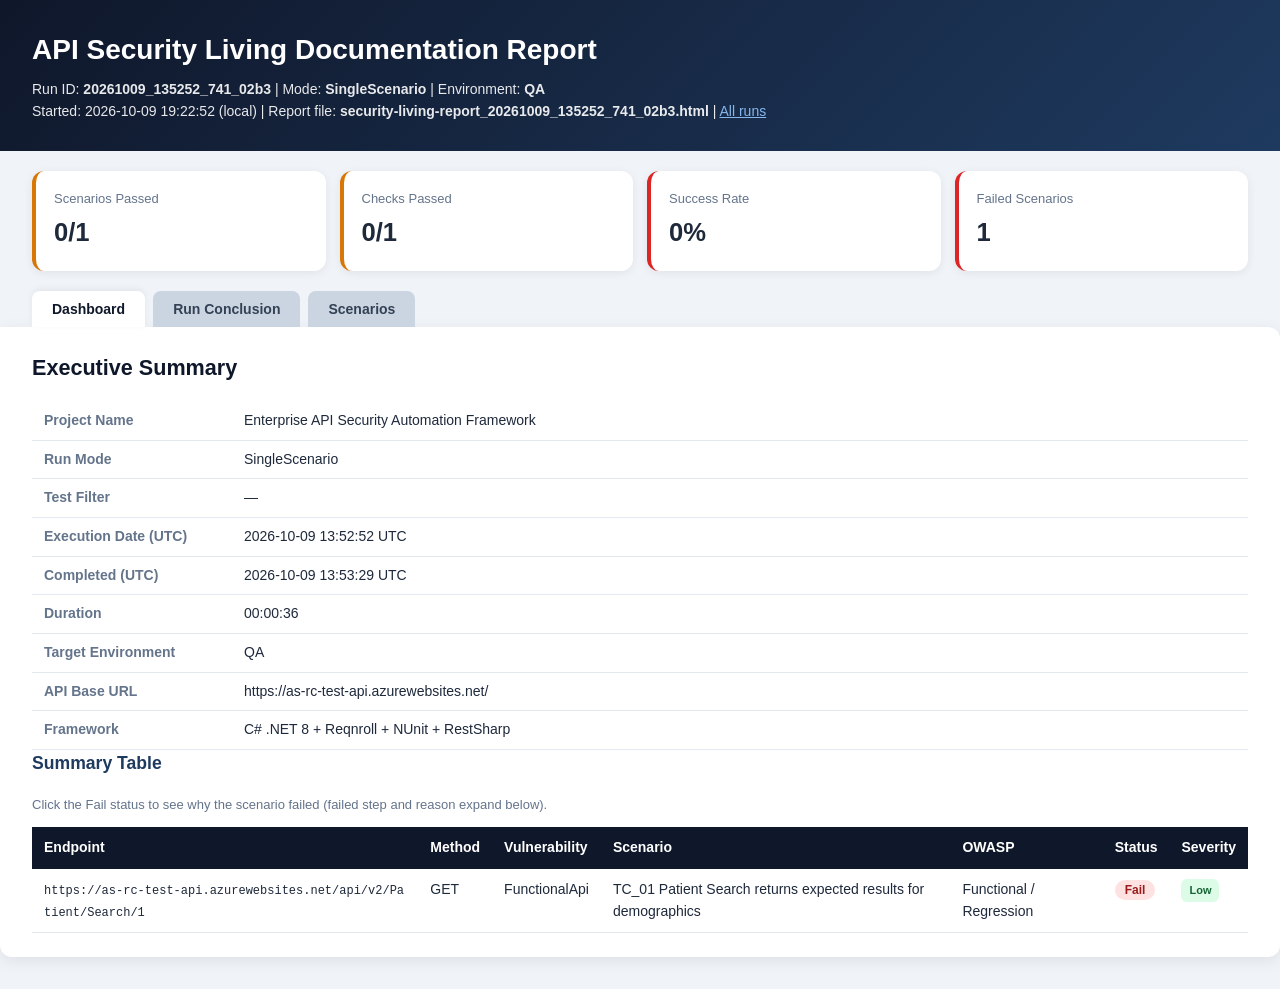
==== commit d36c19f8: "added search api end point and its validation" ====
--- a/Reports/Security/LivingReport/latest.html
+++ b/Reports/Security/LivingReport/latest.html
@@ -3,7 +3,7 @@
 <head>
 <meta charset="utf-8"/>
 <meta name="viewport" content="width=device-width, initial-scale=1"/>
-<title>Security Living Report — 20261008_112158_229_8a33</title>
+<title>Security Living Report — 20261009_135252_741_02b3</title>
 <style>
   :root { --bg:#f0f4f8; --card:#fff; --text:#1e293b; --muted:#64748b; --pass:#059669; --fail:#dc2626; --warn:#d97706; --border:#e2e8f0; }
   * { box-sizing: border-box; }
@@ -74,15 +74,15 @@
 </head>
 <body>
 <header class="page-header">
-<h1>API Security Living Report — Consolidated Run (18 scenarios)</h1>
-<p class="meta">Run ID: <strong>20261008_112158_229_8a33</strong> | Mode: <strong>Batch</strong> | Environment: <strong>QA</strong></p>
-<p class="meta">Started: 2026-10-08 16:51:58 (local) | Report file: <strong>security-living-report_20261008_112158_229_8a33.html</strong> | <a href="index.html" style="color:#93c5fd">All runs</a></p>
+<h1>API Security Living Documentation Report</h1>
+<p class="meta">Run ID: <strong>20261009_135252_741_02b3</strong> | Mode: <strong>SingleScenario</strong> | Environment: <strong>QA</strong></p>
+<p class="meta">Started: 2026-10-09 19:22:52 (local) | Report file: <strong>security-living-report_20261009_135252_741_02b3.html</strong> | <a href="index.html" style="color:#93c5fd">All runs</a></p>
 </header>
 <div class="cards">
-<div class="stat-card pass"><div class="label">Scenarios Passed</div><div class="value">18/18</div></div>
-<div class="stat-card pass"><div class="label">Checks Passed</div><div class="value">18/18</div></div>
-<div class="stat-card pass"><div class="label">Success Rate</div><div class="value">100%</div></div>
-<div class="stat-card pass"><div class="label">Failed Scenarios</div><div class="value">0</div></div>
+<div class="stat-card warn"><div class="label">Scenarios Passed</div><div class="value">0/1</div></div>
+<div class="stat-card warn"><div class="label">Checks Passed</div><div class="value">0/1</div></div>
+<div class="stat-card fail"><div class="label">Success Rate</div><div class="value">0%</div></div>
+<div class="stat-card fail"><div class="label">Failed Scenarios</div><div class="value">1</div></div>
 </div>
 <nav class="tabs" role="tablist">
 <button type="button" class="tab active" data-panel="panel-dashboard">Dashboard</button>
@@ -93,11 +93,11 @@
 <h2>Executive Summary</h2>
 <table class="meta-table"><tbody>
 <tr><td>Project Name</td><td>Enterprise API Security Automation Framework</td></tr>
-<tr><td>Run Mode</td><td>Batch</td></tr>
+<tr><td>Run Mode</td><td>SingleScenario</td></tr>
 <tr><td>Test Filter</td><td>—</td></tr>
-<tr><td>Execution Date (UTC)</td><td>2026-10-08 11:21:58 UTC</td></tr>
-<tr><td>Completed (UTC)</td><td>2026-10-08 11:23:05 UTC</td></tr>
-<tr><td>Duration</td><td>00:01:07</td></tr>
+<tr><td>Execution Date (UTC)</td><td>2026-10-09 13:52:52 UTC</td></tr>
+<tr><td>Completed (UTC)</td><td>2026-10-09 13:53:29 UTC</td></tr>
+<tr><td>Duration</td><td>00:00:36</td></tr>
 <tr><td>Target Environment</td><td>QA</td></tr>
 <tr><td>API Base URL</td><td>https://as-rc-test-api.azurewebsites.net/</td></tr>
 <tr><td>Framework</td><td>C# .NET 8 + Reqnroll + NUnit + RestSharp</td></tr>
@@ -109,757 +109,75 @@
 </tr></thead><tbody>
 <tr class="data-row">
 <td class="endpoint"><code>https://as-rc-test-api.azurewebsites.net/api/v2/Patient/Search/1</code></td>
-<td>POST</td>
+<td>GET</td>
 <td>FunctionalApi</td>
-<td>PS-FILTER Patient search respects Insurance Sort By filters</td>
+<td>TC_01 Patient Search returns expected results for demographics</td>
 <td>Functional / Regression</td>
-<td><span class="status-pill pass">Pass</span></td>
+<td><button type="button" class="status-pill fail fail-toggle" aria-expanded="false" aria-controls="fail-detail-0" data-fail-toggle="fail-detail-0">Fail</button></td>
 <td><span class="sev-badge low">Low</span></td>
 </tr>
-<tr class="data-row">
-<td class="endpoint"><code>https://as-rc-test-api.azurewebsites.net/api/v2/Patient/Search/1</code></td>
-<td>POST</td>
-<td>FunctionalApi</td>
-<td>PS-FILTER Patient search respects Insurance Sort By filters</td>
-<td>Functional / Regression</td>
-<td><span class="status-pill pass">Pass</span></td>
-<td><span class="sev-badge low">Low</span></td>
-</tr>
-<tr class="data-row">
-<td class="endpoint"><code>https://as-rc-test-api.azurewebsites.net/api/v2/Patient/Search/1</code></td>
-<td>POST</td>
-<td>FunctionalApi</td>
-<td>PS-FILTER Patient search respects Insurance Sort By filters</td>
-<td>Functional / Regression</td>
-<td><span class="status-pill pass">Pass</span></td>
-<td><span class="sev-badge low">Low</span></td>
-</tr>
-<tr class="data-row">
-<td class="endpoint"><code>https://as-rc-test-api.azurewebsites.net/api/v2/Patient/Search/1</code></td>
-<td>POST</td>
-<td>FunctionalApi</td>
-<td>PS-FILTER Patient search respects Insurance Sort By filters</td>
-<td>Functional / Regression</td>
-<td><span class="status-pill pass">Pass</span></td>
-<td><span class="sev-badge low">Low</span></td>
-</tr>
-<tr class="data-row">
-<td class="endpoint"><code>https://as-rc-test-api.azurewebsites.net/api/v2/Patient/Search/1</code></td>
-<td>POST</td>
-<td>FunctionalApi</td>
-<td>PS-FILTER Patient search respects Insurance Sort By filters</td>
-<td>Functional / Regression</td>
-<td><span class="status-pill pass">Pass</span></td>
-<td><span class="sev-badge low">Low</span></td>
-</tr>
-<tr class="data-row">
-<td class="endpoint"><code>https://as-rc-test-api.azurewebsites.net/api/v2/Patient/Search/1</code></td>
-<td>POST</td>
-<td>FunctionalApi</td>
-<td>PS-FILTER Patient search respects Insurance Sort By filters</td>
-<td>Functional / Regression</td>
-<td><span class="status-pill pass">Pass</span></td>
-<td><span class="sev-badge low">Low</span></td>
-</tr>
-<tr class="data-row">
-<td class="endpoint"><code>https://as-rc-test-api.azurewebsites.net/api/v2/Patient/Search/1</code></td>
-<td>POST</td>
-<td>FunctionalApi</td>
-<td>PS-FILTER Patient search respects Insurance Sort By filters</td>
-<td>Functional / Regression</td>
-<td><span class="status-pill pass">Pass</span></td>
-<td><span class="sev-badge low">Low</span></td>
-</tr>
-<tr class="data-row">
-<td class="endpoint"><code>https://as-rc-test-api.azurewebsites.net/api/v2/Patient/Search/1</code></td>
-<td>POST</td>
-<td>FunctionalApi</td>
-<td>PS-FILTER Patient search respects Insurance Sort By filters</td>
-<td>Functional / Regression</td>
-<td><span class="status-pill pass">Pass</span></td>
-<td><span class="sev-badge low">Low</span></td>
-</tr>
-<tr class="data-row">
-<td class="endpoint"><code>https://as-rc-test-api.azurewebsites.net/api/v2/Patient/Search/1</code></td>
-<td>POST</td>
-<td>FunctionalApi</td>
-<td>PS-FILTER Patient search respects Insurance Sort By filters</td>
-<td>Functional / Regression</td>
-<td><span class="status-pill pass">Pass</span></td>
-<td><span class="sev-badge low">Low</span></td>
-</tr>
-<tr class="data-row">
-<td class="endpoint"><code>https://as-rc-test-api.azurewebsites.net/api/v2/Patient/Search/1</code></td>
-<td>POST</td>
-<td>FunctionalApi</td>
-<td>PS-FILTER Patient search respects Insurance Sort By filters</td>
-<td>Functional / Regression</td>
-<td><span class="status-pill pass">Pass</span></td>
-<td><span class="sev-badge low">Low</span></td>
-</tr>
-<tr class="data-row">
-<td class="endpoint"><code>https://as-rc-test-api.azurewebsites.net/api/v2/Patient/Search/1</code></td>
-<td>POST</td>
-<td>FunctionalApi</td>
-<td>PS-FILTER Patient search respects Insurance Sort By filters</td>
-<td>Functional / Regression</td>
-<td><span class="status-pill pass">Pass</span></td>
-<td><span class="sev-badge low">Low</span></td>
-</tr>
-<tr class="data-row">
-<td class="endpoint"><code>https://as-rc-test-api.azurewebsites.net/api/v2/Patient/Search/1</code></td>
-<td>POST</td>
-<td>FunctionalApi</td>
-<td>PS-FILTER Patient search respects Insurance Sort By filters</td>
-<td>Functional / Regression</td>
-<td><span class="status-pill pass">Pass</span></td>
-<td><span class="sev-badge low">Low</span></td>
-</tr>
-<tr class="data-row">
-<td class="endpoint"><code>https://as-rc-test-api.azurewebsites.net/api/v2/Patient/Search/1</code></td>
-<td>POST</td>
-<td>FunctionalApi</td>
-<td>PS-FILTER Patient search respects Insurance Sort By filters</td>
-<td>Functional / Regression</td>
-<td><span class="status-pill pass">Pass</span></td>
-<td><span class="sev-badge low">Low</span></td>
-</tr>
-<tr class="data-row">
-<td class="endpoint"><code>https://as-rc-test-api.azurewebsites.net/api/v2/Patient/Search/1</code></td>
-<td>POST</td>
-<td>FunctionalApi</td>
-<td>PS-FILTER Patient search respects Insurance Sort By filters</td>
-<td>Functional / Regression</td>
-<td><span class="status-pill pass">Pass</span></td>
-<td><span class="sev-badge low">Low</span></td>
-</tr>
-<tr class="data-row">
-<td class="endpoint"><code>https://as-rc-test-api.azurewebsites.net/api/v2/Patient/Search/1</code></td>
-<td>POST</td>
-<td>FunctionalApi</td>
-<td>PS-FILTER Patient search respects Insurance Sort By filters</td>
-<td>Functional / Regression</td>
-<td><span class="status-pill pass">Pass</span></td>
-<td><span class="sev-badge low">Low</span></td>
-</tr>
-<tr class="data-row">
-<td class="endpoint"><code>https://as-rc-test-api.azurewebsites.net/api/v2/Patient/Search/1</code></td>
-<td>POST</td>
-<td>FunctionalApi</td>
-<td>PS-FILTER Patient search respects Insurance Sort By filters</td>
-<td>Functional / Regression</td>
-<td><span class="status-pill pass">Pass</span></td>
-<td><span class="sev-badge low">Low</span></td>
-</tr>
-<tr class="data-row">
-<td class="endpoint"><code>https://as-rc-test-api.azurewebsites.net/api/v2/Patient/Search/1</code></td>
-<td>POST</td>
-<td>FunctionalApi</td>
-<td>PS-FILTER Patient search respects Insurance Sort By filters</td>
-<td>Functional / Regression</td>
-<td><span class="status-pill pass">Pass</span></td>
-<td><span class="sev-badge low">Low</span></td>
-</tr>
-<tr class="data-row">
-<td class="endpoint"><code>https://as-rc-test-api.azurewebsites.net/api/v2/Patient/Search/1</code></td>
-<td>POST</td>
-<td>FunctionalApi</td>
-<td>PS-FILTER Patient search respects Insurance Sort By filters</td>
-<td>Functional / Regression</td>
-<td><span class="status-pill pass">Pass</span></td>
-<td><span class="sev-badge low">Low</span></td>
-</tr>
+<tr id="fail-detail-0" class="fail-detail-row" hidden>
+<td colspan="7">
+<dl class="fail-detail-box">
+<dt>Failed Step</dt><dd>Then all authorization executions should pass</dd>
+<dt>Reason</dt><dd>Search should return HTTP 200, but got 400.</dd>
+<dt>Expected / Actual</dt><dd><code>200/400</code></dd>
+</dl></td></tr>
 </tbody></table></div></section>
 <section id="panel-conclusion" class="panel">
 <h2>Run Conclusion</h2>
 <table class="meta-table"><tbody>
-<tr><td>Run ID</td><td>20261008_112158_229_8a33</td></tr>
-<tr><td>Run Mode</td><td>Batch</td></tr>
+<tr><td>Run ID</td><td>20261009_135252_741_02b3</td></tr>
+<tr><td>Run Mode</td><td>SingleScenario</td></tr>
 <tr><td>Test Filter</td><td>—</td></tr>
-<tr><td>Scenarios</td><td>18/18 passed</td></tr>
-<tr><td>Checks</td><td>18/18 passed</td></tr>
-<tr><td>Duration</td><td>00:01:07</td></tr>
+<tr><td>Scenarios</td><td>0/1 passed</td></tr>
+<tr><td>Checks</td><td>0/1 passed</td></tr>
+<tr><td>Duration</td><td>00:00:36</td></tr>
 </tbody></table>
-<p class="conclusion-verdict">Final verdict: <span class="status-pill pass">18/18 scenarios passed (100%)</span> | Checks success: 100%</p>
-<p class="empty-state">All scenarios passed — no failures in this run.</p>
-<p class="conclusion-footer">Run concluded at 2026-10-08 16:53:05 (local).</p>
+<p class="conclusion-verdict">Final verdict: <span class="status-pill fail">0/1 scenarios passed (0%)</span> | Checks success: 0%</p>
+<h3>Failed Scenarios</h3>
+<div class="table-wrap"><table class="data-table"><thead><tr>
+<th>Scenario</th><th>Failed Step</th><th>Reason</th><th>Expected/Actual</th>
+</tr></thead><tbody>
+<tr>
+<td>TC_01 Patient Search returns expected results for demographics</td>
+<td><code>Then all authorization executions should pass</code></td>
+<td>Search should return HTTP 200, but got 400.</td>
+<td><code>200/400</code></td>
+</tr>
+</tbody></table></div>
+<p class="conclusion-footer">Run concluded at 2026-10-09 19:23:29 (local).</p>
 </section>
 <section id="panel-scenarios" class="panel">
 <h2>Detailed Scenario Breakdown</h2>
-<article class="scenario-card pass">
-<h3>PS-FILTER Patient search respects Insurance Sort By filters</h3>
+<article class="scenario-card fail">
+<h3>TC_01 Patient Search returns expected results for demographics</h3>
 <ul class="scenario-meta">
-<li><strong>Feature:</strong> Patient Search API — Authorization | <strong>Suite:</strong> Patient Security / Authorization</li>
-<li><strong>Status:</strong> <span class="status-pill pass">Pass</span></li>
-<li><strong>Endpoint:</strong> POST <code>https://as-rc-test-api.azurewebsites.net/api/v2/Patient/Search/1</code></li>
+<li><strong>Feature:</strong> Patient Search API Security | <strong>Suite:</strong> Patient Security / Authentication</li>
+<li><strong>Status:</strong> <span class="status-pill fail">Fail</span></li>
+<li><strong>Endpoint:</strong> GET <code>https://as-rc-test-api.azurewebsites.net/api/v2/Patient/Search/1</code></li>
 <li><strong>OWASP:</strong> Functional / Regression | <strong>Severity:</strong> Low</li>
 </ul>
 <h4>Step-by-step</h4><ol class="step-list">
-<li class="step-ok"><strong>When</strong> When User sends POST request on &quot;Auth&quot; base url with &quot;HospitalRole&quot;<br/><em>Sent POST request to api/v2/Patient/Search/1.</em>
-</li>
-<li class="step-ok"><strong>Then</strong> Then Status should be OK<br/><em>Step executed as defined in Gherkin scenario.</em>
-</li>
-<li class="step-ok"><strong>Then</strong> Then the access token is stored from the last login response<br/><em>Step executed as defined in Gherkin scenario.</em>
-</li>
-<li class="step-ok"><strong>When</strong> When User sends GET request for feature &quot;User API Testing&quot; with cached id<br/><em>Sent POST request to api/v2/Patient/Search/1.</em>
-</li>
-<li class="step-ok"><strong>Then</strong> Then Status code should be 200<br/><em>Validated HTTP status from last API response against expected value.</em>
-</li>
-<li class="step-ok"><strong>Then</strong> Then session info from the last response is stored in appsettings<br/><em>Step executed as defined in Gherkin scenario.</em>
-</li>
-<li class="step-ok"><strong>When</strong> When User sends Patient Search request on &quot;Api&quot; with insurance &quot;All&quot; sort &quot;Recent&quot; by &quot;-&quot; token &quot;current&quot;<br/><em>Sent POST request to api/v2/Patient/Search/1.</em>
-</li>
-<li class="step-ok"><strong>Then</strong> Then Status code should be 200<br/><em>Validated HTTP status from last API response against expected value.</em>
+<li class="step-ok"><strong>When</strong> When the user &quot;HospitalRole&quot; is logged in with session ready for Patient Search<br/><em>Step executed as defined in Gherkin scenario.</em>
+</li>
+<li class="step-ok"><strong>When</strong> When the user searches patients on &quot;Api&quot; with first name &quot;&quot; last name &quot;&quot; date of birth &quot;&quot;<br/><em>Step executed as defined in Gherkin scenario.</em>
+</li>
+<li class="step-ok"><strong>Then</strong> Then the search result should be &quot;&quot;<br/><em>Step executed as defined in Gherkin scenario.</em>
+</li>
+<li class="step-fail"><strong>Then</strong> Then all authorization executions should pass<br/><em>Soft-assert aggregator verified all row-level executions passed.</em>
+<span class="fail-reason">Reason: Search should return HTTP 200, but got 400.</span>
 </li>
 </ol>
 <div class="result-box">
-<strong>FunctionalApi</strong> — <span class="status-pill pass">Pass</span><br/>
-Expected: <code>200</code> | Actual: <code>200</code><br/>
-API correctly rejected or accepted the request with HTTP 200 for FunctionalApi test (expected 200).
+<strong>FunctionalApi</strong> — <span class="status-pill fail">Fail</span><br/>
+Expected: <code>200</code> | Actual: <code>400</code><br/>
+Expected HTTP 200, but API returned 400 for FunctionalApi. This indicates missing or weak authentication/authorization enforcement. Details: Search should return HTTP 200, but got 400.
+<br/><strong>Detail:</strong> Search should return HTTP 200, but got 400.
 </div>
-</article>
-<article class="scenario-card pass">
-<h3>PS-FILTER Patient search respects Insurance Sort By filters</h3>
-<ul class="scenario-meta">
-<li><strong>Feature:</strong> Patient Search API — Authorization | <strong>Suite:</strong> Patient Security / Authorization</li>
-<li><strong>Status:</strong> <span class="status-pill pass">Pass</span></li>
-<li><strong>Endpoint:</strong> POST <code>https://as-rc-test-api.azurewebsites.net/api/v2/Patient/Search/1</code></li>
-<li><strong>OWASP:</strong> Functional / Regression | <strong>Severity:</strong> Low</li>
-</ul>
-<h4>Step-by-step</h4><ol class="step-list">
-<li class="step-ok"><strong>When</strong> When User sends POST request on &quot;Auth&quot; base url with &quot;HospitalRole&quot;<br/><em>Sent POST request to api/v2/Patient/Search/1.</em>
-</li>
-<li class="step-ok"><strong>Then</strong> Then Status should be OK<br/><em>Step executed as defined in Gherkin scenario.</em>
-</li>
-<li class="step-ok"><strong>Then</strong> Then the access token is stored from the last login response<br/><em>Step executed as defined in Gherkin scenario.</em>
-</li>
-<li class="step-ok"><strong>When</strong> When User sends GET request for feature &quot;User API Testing&quot; with cached id<br/><em>Sent POST request to api/v2/Patient/Search/1.</em>
-</li>
-<li class="step-ok"><strong>Then</strong> Then Status code should be 200<br/><em>Validated HTTP status from last API response against expected value.</em>
-</li>
-<li class="step-ok"><strong>Then</strong> Then session info from the last response is stored in appsettings<br/><em>Step executed as defined in Gherkin scenario.</em>
-</li>
-<li class="step-ok"><strong>When</strong> When User sends Patient Search request on &quot;Api&quot; with insurance &quot;Aetna Group&quot; sort &quot;Recent&quot; by &quot;-&quot; token &quot;current&quot;<br/><em>Sent POST request to api/v2/Patient/Search/1.</em>
-</li>
-<li class="step-ok"><strong>Then</strong> Then Status code should be 200<br/><em>Validated HTTP status from last API response against expected value.</em>
-</li>
-</ol>
 <div class="result-box">
-<strong>FunctionalApi</strong> — <span class="status-pill pass">Pass</span><br/>
-Expected: <code>200</code> | Actual: <code>200</code><br/>
-API correctly rejected or accepted the request with HTTP 200 for FunctionalApi test (expected 200).
-</div>
-</article>
-<article class="scenario-card pass">
-<h3>PS-FILTER Patient search respects Insurance Sort By filters</h3>
-<ul class="scenario-meta">
-<li><strong>Feature:</strong> Patient Search API — Authorization | <strong>Suite:</strong> Patient Security / Authorization</li>
-<li><strong>Status:</strong> <span class="status-pill pass">Pass</span></li>
-<li><strong>Endpoint:</strong> POST <code>https://as-rc-test-api.azurewebsites.net/api/v2/Patient/Search/1</code></li>
-<li><strong>OWASP:</strong> Functional / Regression | <strong>Severity:</strong> Low</li>
-</ul>
-<h4>Step-by-step</h4><ol class="step-list">
-<li class="step-ok"><strong>When</strong> When User sends POST request on &quot;Auth&quot; base url with &quot;HospitalRole&quot;<br/><em>Sent POST request to api/v2/Patient/Search/1.</em>
-</li>
-<li class="step-ok"><strong>Then</strong> Then Status should be OK<br/><em>Step executed as defined in Gherkin scenario.</em>
-</li>
-<li class="step-ok"><strong>Then</strong> Then the access token is stored from the last login response<br/><em>Step executed as defined in Gherkin scenario.</em>
-</li>
-<li class="step-ok"><strong>When</strong> When User sends GET request for feature &quot;User API Testing&quot; with cached id<br/><em>Sent POST request to api/v2/Patient/Search/1.</em>
-</li>
-<li class="step-ok"><strong>Then</strong> Then Status code should be 200<br/><em>Validated HTTP status from last API response against expected value.</em>
-</li>
-<li class="step-ok"><strong>Then</strong> Then session info from the last response is stored in appsettings<br/><em>Step executed as defined in Gherkin scenario.</em>
-</li>
-<li class="step-ok"><strong>When</strong> When User sends Patient Search request on &quot;Api&quot; with insurance &quot;All&quot; sort &quot;Name&quot; by &quot;A-Z&quot; token &quot;current&quot;<br/><em>Sent POST request to api/v2/Patient/Search/1.</em>
-</li>
-<li class="step-ok"><strong>Then</strong> Then Status code should be 200<br/><em>Validated HTTP status from last API response against expected value.</em>
-</li>
-</ol>
-<div class="result-box">
-<strong>FunctionalApi</strong> — <span class="status-pill pass">Pass</span><br/>
-Expected: <code>200</code> | Actual: <code>200</code><br/>
-API correctly rejected or accepted the request with HTTP 200 for FunctionalApi test (expected 200).
-</div>
-</article>
-<article class="scenario-card pass">
-<h3>PS-FILTER Patient search respects Insurance Sort By filters</h3>
-<ul class="scenario-meta">
-<li><strong>Feature:</strong> Patient Search API — Authorization | <strong>Suite:</strong> Patient Security / Authorization</li>
-<li><strong>Status:</strong> <span class="status-pill pass">Pass</span></li>
-<li><strong>Endpoint:</strong> POST <code>https://as-rc-test-api.azurewebsites.net/api/v2/Patient/Search/1</code></li>
-<li><strong>OWASP:</strong> Functional / Regression | <strong>Severity:</strong> Low</li>
-</ul>
-<h4>Step-by-step</h4><ol class="step-list">
-<li class="step-ok"><strong>When</strong> When User sends POST request on &quot;Auth&quot; base url with &quot;HospitalRole&quot;<br/><em>Sent POST request to api/v2/Patient/Search/1.</em>
-</li>
-<li class="step-ok"><strong>Then</strong> Then Status should be OK<br/><em>Step executed as defined in Gherkin scenario.</em>
-</li>
-<li class="step-ok"><strong>Then</strong> Then the access token is stored from the last login response<br/><em>Step executed as defined in Gherkin scenario.</em>
-</li>
-<li class="step-ok"><strong>When</strong> When User sends GET request for feature &quot;User API Testing&quot; with cached id<br/><em>Sent POST request to api/v2/Patient/Search/1.</em>
-</li>
-<li class="step-ok"><strong>Then</strong> Then Status code should be 200<br/><em>Validated HTTP status from last API response against expected value.</em>
-</li>
-<li class="step-ok"><strong>Then</strong> Then session info from the last response is stored in appsettings<br/><em>Step executed as defined in Gherkin scenario.</em>
-</li>
-<li class="step-ok"><strong>When</strong> When User sends Patient Search request on &quot;Api&quot; with insurance &quot;Aetna Group&quot; sort &quot;Name&quot; by &quot;A-Z&quot; token &quot;current&quot;<br/><em>Sent POST request to api/v2/Patient/Search/1.</em>
-</li>
-<li class="step-ok"><strong>Then</strong> Then Status code should be 200<br/><em>Validated HTTP status from last API response against expected value.</em>
-</li>
-</ol>
-<div class="result-box">
-<strong>FunctionalApi</strong> — <span class="status-pill pass">Pass</span><br/>
-Expected: <code>200</code> | Actual: <code>200</code><br/>
-API correctly rejected or accepted the request with HTTP 200 for FunctionalApi test (expected 200).
-</div>
-</article>
-<article class="scenario-card pass">
-<h3>PS-FILTER Patient search respects Insurance Sort By filters</h3>
-<ul class="scenario-meta">
-<li><strong>Feature:</strong> Patient Search API — Authorization | <strong>Suite:</strong> Patient Security / Authorization</li>
-<li><strong>Status:</strong> <span class="status-pill pass">Pass</span></li>
-<li><strong>Endpoint:</strong> POST <code>https://as-rc-test-api.azurewebsites.net/api/v2/Patient/Search/1</code></li>
-<li><strong>OWASP:</strong> Functional / Regression | <strong>Severity:</strong> Low</li>
-</ul>
-<h4>Step-by-step</h4><ol class="step-list">
-<li class="step-ok"><strong>When</strong> When User sends POST request on &quot;Auth&quot; base url with &quot;HospitalRole&quot;<br/><em>Sent POST request to api/v2/Patient/Search/1.</em>
-</li>
-<li class="step-ok"><strong>Then</strong> Then Status should be OK<br/><em>Step executed as defined in Gherkin scenario.</em>
-</li>
-<li class="step-ok"><strong>Then</strong> Then the access token is stored from the last login response<br/><em>Step executed as defined in Gherkin scenario.</em>
-</li>
-<li class="step-ok"><strong>When</strong> When User sends GET request for feature &quot;User API Testing&quot; with cached id<br/><em>Sent POST request to api/v2/Patient/Search/1.</em>
-</li>
-<li class="step-ok"><strong>Then</strong> Then Status code should be 200<br/><em>Validated HTTP status from last API response against expected value.</em>
-</li>
-<li class="step-ok"><strong>Then</strong> Then session info from the last response is stored in appsettings<br/><em>Step executed as defined in Gherkin scenario.</em>
-</li>
-<li class="step-ok"><strong>When</strong> When User sends Patient Search request on &quot;Api&quot; with insurance &quot;All&quot; sort &quot;Name&quot; by &quot;Z-A&quot; token &quot;current&quot;<br/><em>Sent POST request to api/v2/Patient/Search/1.</em>
-</li>
-<li class="step-ok"><strong>Then</strong> Then Status code should be 200<br/><em>Validated HTTP status from last API response against expected value.</em>
-</li>
-</ol>
-<div class="result-box">
-<strong>FunctionalApi</strong> — <span class="status-pill pass">Pass</span><br/>
-Expected: <code>200</code> | Actual: <code>200</code><br/>
-API correctly rejected or accepted the request with HTTP 200 for FunctionalApi test (expected 200).
-</div>
-</article>
-<article class="scenario-card pass">
-<h3>PS-FILTER Patient search respects Insurance Sort By filters</h3>
-<ul class="scenario-meta">
-<li><strong>Feature:</strong> Patient Search API — Authorization | <strong>Suite:</strong> Patient Security / Authorization</li>
-<li><strong>Status:</strong> <span class="status-pill pass">Pass</span></li>
-<li><strong>Endpoint:</strong> POST <code>https://as-rc-test-api.azurewebsites.net/api/v2/Patient/Search/1</code></li>
-<li><strong>OWASP:</strong> Functional / Regression | <strong>Severity:</strong> Low</li>
-</ul>
-<h4>Step-by-step</h4><ol class="step-list">
-<li class="step-ok"><strong>When</strong> When User sends POST request on &quot;Auth&quot; base url with &quot;HospitalRole&quot;<br/><em>Sent POST request to api/v2/Patient/Search/1.</em>
-</li>
-<li class="step-ok"><strong>Then</strong> Then Status should be OK<br/><em>Step executed as defined in Gherkin scenario.</em>
-</li>
-<li class="step-ok"><strong>Then</strong> Then the access token is stored from the last login response<br/><em>Step executed as defined in Gherkin scenario.</em>
-</li>
-<li class="step-ok"><strong>When</strong> When User sends GET request for feature &quot;User API Testing&quot; with cached id<br/><em>Sent POST request to api/v2/Patient/Search/1.</em>
-</li>
-<li class="step-ok"><strong>Then</strong> Then Status code should be 200<br/><em>Validated HTTP status from last API response against expected value.</em>
-</li>
-<li class="step-ok"><strong>Then</strong> Then session info from the last response is stored in appsettings<br/><em>Step executed as defined in Gherkin scenario.</em>
-</li>
-<li class="step-ok"><strong>When</strong> When User sends Patient Search request on &quot;Api&quot; with insurance &quot;Aetna Group&quot; sort &quot;Name&quot; by &quot;Z-A&quot; token &quot;current&quot;<br/><em>Sent POST request to api/v2/Patient/Search/1.</em>
-</li>
-<li class="step-ok"><strong>Then</strong> Then Status code should be 200<br/><em>Validated HTTP status from last API response against expected value.</em>
-</li>
-</ol>
-<div class="result-box">
-<strong>FunctionalApi</strong> — <span class="status-pill pass">Pass</span><br/>
-Expected: <code>200</code> | Actual: <code>200</code><br/>
-API correctly rejected or accepted the request with HTTP 200 for FunctionalApi test (expected 200).
-</div>
-</article>
-<article class="scenario-card pass">
-<h3>PS-FILTER Patient search respects Insurance Sort By filters</h3>
-<ul class="scenario-meta">
-<li><strong>Feature:</strong> Patient Search API — Authorization | <strong>Suite:</strong> Patient Security / Authorization</li>
-<li><strong>Status:</strong> <span class="status-pill pass">Pass</span></li>
-<li><strong>Endpoint:</strong> POST <code>https://as-rc-test-api.azurewebsites.net/api/v2/Patient/Search/1</code></li>
-<li><strong>OWASP:</strong> Functional / Regression | <strong>Severity:</strong> Low</li>
-</ul>
-<h4>Step-by-step</h4><ol class="step-list">
-<li class="step-ok"><strong>When</strong> When User sends POST request on &quot;Auth&quot; base url with &quot;HospitalRole&quot;<br/><em>Sent POST request to api/v2/Patient/Search/1.</em>
-</li>
-<li class="step-ok"><strong>Then</strong> Then Status should be OK<br/><em>Step executed as defined in Gherkin scenario.</em>
-</li>
-<li class="step-ok"><strong>Then</strong> Then the access token is stored from the last login response<br/><em>Step executed as defined in Gherkin scenario.</em>
-</li>
-<li class="step-ok"><strong>When</strong> When User sends GET request for feature &quot;User API Testing&quot; with cached id<br/><em>Sent POST request to api/v2/Patient/Search/1.</em>
-</li>
-<li class="step-ok"><strong>Then</strong> Then Status code should be 200<br/><em>Validated HTTP status from last API response against expected value.</em>
-</li>
-<li class="step-ok"><strong>Then</strong> Then session info from the last response is stored in appsettings<br/><em>Step executed as defined in Gherkin scenario.</em>
-</li>
-<li class="step-ok"><strong>When</strong> When User sends Patient Search request on &quot;Api&quot; with insurance &quot;All&quot; sort &quot;Insurance&quot; by &quot;A-Z&quot; token &quot;current&quot;<br/><em>Sent POST request to api/v2/Patient/Search/1.</em>
-</li>
-<li class="step-ok"><strong>Then</strong> Then Status code should be 200<br/><em>Validated HTTP status from last API response against expected value.</em>
-</li>
-</ol>
-<div class="result-box">
-<strong>FunctionalApi</strong> — <span class="status-pill pass">Pass</span><br/>
-Expected: <code>200</code> | Actual: <code>200</code><br/>
-API correctly rejected or accepted the request with HTTP 200 for FunctionalApi test (expected 200).
-</div>
-</article>
-<article class="scenario-card pass">
-<h3>PS-FILTER Patient search respects Insurance Sort By filters</h3>
-<ul class="scenario-meta">
-<li><strong>Feature:</strong> Patient Search API — Authorization | <strong>Suite:</strong> Patient Security / Authorization</li>
-<li><strong>Status:</strong> <span class="status-pill pass">Pass</span></li>
-<li><strong>Endpoint:</strong> POST <code>https://as-rc-test-api.azurewebsites.net/api/v2/Patient/Search/1</code></li>
-<li><strong>OWASP:</strong> Functional / Regression | <strong>Severity:</strong> Low</li>
-</ul>
-<h4>Step-by-step</h4><ol class="step-list">
-<li class="step-ok"><strong>When</strong> When User sends POST request on &quot;Auth&quot; base url with &quot;HospitalRole&quot;<br/><em>Sent POST request to api/v2/Patient/Search/1.</em>
-</li>
-<li class="step-ok"><strong>Then</strong> Then Status should be OK<br/><em>Step executed as defined in Gherkin scenario.</em>
-</li>
-<li class="step-ok"><strong>Then</strong> Then the access token is stored from the last login response<br/><em>Step executed as defined in Gherkin scenario.</em>
-</li>
-<li class="step-ok"><strong>When</strong> When User sends GET request for feature &quot;User API Testing&quot; with cached id<br/><em>Sent POST request to api/v2/Patient/Search/1.</em>
-</li>
-<li class="step-ok"><strong>Then</strong> Then Status code should be 200<br/><em>Validated HTTP status from last API response against expected value.</em>
-</li>
-<li class="step-ok"><strong>Then</strong> Then session info from the last response is stored in appsettings<br/><em>Step executed as defined in Gherkin scenario.</em>
-</li>
-<li class="step-ok"><strong>When</strong> When User sends Patient Search request on &quot;Api&quot; with insurance &quot;Aetna Group&quot; sort &quot;Insurance&quot; by &quot;A-Z&quot; token &quot;current&quot;<br/><em>Sent POST request to api/v2/Patient/Search/1.</em>
-</li>
-<li class="step-ok"><strong>Then</strong> Then Status code should be 200<br/><em>Validated HTTP status from last API response against expected value.</em>
-</li>
-</ol>
-<div class="result-box">
-<strong>FunctionalApi</strong> — <span class="status-pill pass">Pass</span><br/>
-Expected: <code>200</code> | Actual: <code>200</code><br/>
-API correctly rejected or accepted the request with HTTP 200 for FunctionalApi test (expected 200).
-</div>
-</article>
-<article class="scenario-card pass">
-<h3>PS-FILTER Patient search respects Insurance Sort By filters</h3>
-<ul class="scenario-meta">
-<li><strong>Feature:</strong> Patient Search API — Authorization | <strong>Suite:</strong> Patient Security / Authorization</li>
-<li><strong>Status:</strong> <span class="status-pill pass">Pass</span></li>
-<li><strong>Endpoint:</strong> POST <code>https://as-rc-test-api.azurewebsites.net/api/v2/Patient/Search/1</code></li>
-<li><strong>OWASP:</strong> Functional / Regression | <strong>Severity:</strong> Low</li>
-</ul>
-<h4>Step-by-step</h4><ol class="step-list">
-<li class="step-ok"><strong>When</strong> When User sends POST request on &quot;Auth&quot; base url with &quot;HospitalRole&quot;<br/><em>Sent POST request to api/v2/Patient/Search/1.</em>
-</li>
-<li class="step-ok"><strong>Then</strong> Then Status should be OK<br/><em>Step executed as defined in Gherkin scenario.</em>
-</li>
-<li class="step-ok"><strong>Then</strong> Then the access token is stored from the last login response<br/><em>Step executed as defined in Gherkin scenario.</em>
-</li>
-<li class="step-ok"><strong>When</strong> When User sends GET request for feature &quot;User API Testing&quot; with cached id<br/><em>Sent POST request to api/v2/Patient/Search/1.</em>
-</li>
-<li class="step-ok"><strong>Then</strong> Then Status code should be 200<br/><em>Validated HTTP status from last API response against expected value.</em>
-</li>
-<li class="step-ok"><strong>Then</strong> Then session info from the last response is stored in appsettings<br/><em>Step executed as defined in Gherkin scenario.</em>
-</li>
-<li class="step-ok"><strong>When</strong> When User sends Patient Search request on &quot;Api&quot; with insurance &quot;All&quot; sort &quot;Insurance&quot; by &quot;Z-A&quot; token &quot;current&quot;<br/><em>Sent POST request to api/v2/Patient/Search/1.</em>
-</li>
-<li class="step-ok"><strong>Then</strong> Then Status code should be 200<br/><em>Validated HTTP status from last API response against expected value.</em>
-</li>
-</ol>
-<div class="result-box">
-<strong>FunctionalApi</strong> — <span class="status-pill pass">Pass</span><br/>
-Expected: <code>200</code> | Actual: <code>200</code><br/>
-API correctly rejected or accepted the request with HTTP 200 for FunctionalApi test (expected 200).
-</div>
-</article>
-<article class="scenario-card pass">
-<h3>PS-FILTER Patient search respects Insurance Sort By filters</h3>
-<ul class="scenario-meta">
-<li><strong>Feature:</strong> Patient Search API — Authorization | <strong>Suite:</strong> Patient Security / Authorization</li>
-<li><strong>Status:</strong> <span class="status-pill pass">Pass</span></li>
-<li><strong>Endpoint:</strong> POST <code>https://as-rc-test-api.azurewebsites.net/api/v2/Patient/Search/1</code></li>
-<li><strong>OWASP:</strong> Functional / Regression | <strong>Severity:</strong> Low</li>
-</ul>
-<h4>Step-by-step</h4><ol class="step-list">
-<li class="step-ok"><strong>When</strong> When User sends POST request on &quot;Auth&quot; base url with &quot;HospitalRole&quot;<br/><em>Sent POST request to api/v2/Patient/Search/1.</em>
-</li>
-<li class="step-ok"><strong>Then</strong> Then Status should be OK<br/><em>Step executed as defined in Gherkin scenario.</em>
-</li>
-<li class="step-ok"><strong>Then</strong> Then the access token is stored from the last login response<br/><em>Step executed as defined in Gherkin scenario.</em>
-</li>
-<li class="step-ok"><strong>When</strong> When User sends GET request for feature &quot;User API Testing&quot; with cached id<br/><em>Sent POST request to api/v2/Patient/Search/1.</em>
-</li>
-<li class="step-ok"><strong>Then</strong> Then Status code should be 200<br/><em>Validated HTTP status from last API response against expected value.</em>
-</li>
-<li class="step-ok"><strong>Then</strong> Then session info from the last response is stored in appsettings<br/><em>Step executed as defined in Gherkin scenario.</em>
-</li>
-<li class="step-ok"><strong>When</strong> When User sends Patient Search request on &quot;Api&quot; with insurance &quot;Aetna Group&quot; sort &quot;Insurance&quot; by &quot;Z-A&quot; token &quot;current&quot;<br/><em>Sent POST request to api/v2/Patient/Search/1.</em>
-</li>
-<li class="step-ok"><strong>Then</strong> Then Status code should be 200<br/><em>Validated HTTP status from last API response against expected value.</em>
-</li>
-</ol>
-<div class="result-box">
-<strong>FunctionalApi</strong> — <span class="status-pill pass">Pass</span><br/>
-Expected: <code>200</code> | Actual: <code>200</code><br/>
-API correctly rejected or accepted the request with HTTP 200 for FunctionalApi test (expected 200).
-</div>
-</article>
-<article class="scenario-card pass">
-<h3>PS-FILTER Patient search respects Insurance Sort By filters</h3>
-<ul class="scenario-meta">
-<li><strong>Feature:</strong> Patient Search API — Authorization | <strong>Suite:</strong> Patient Security / Authorization</li>
-<li><strong>Status:</strong> <span class="status-pill pass">Pass</span></li>
-<li><strong>Endpoint:</strong> POST <code>https://as-rc-test-api.azurewebsites.net/api/v2/Patient/Search/1</code></li>
-<li><strong>OWASP:</strong> Functional / Regression | <strong>Severity:</strong> Low</li>
-</ul>
-<h4>Step-by-step</h4><ol class="step-list">
-<li class="step-ok"><strong>When</strong> When User sends POST request on &quot;Auth&quot; base url with &quot;HospitalRole&quot;<br/><em>Sent POST request to api/v2/Patient/Search/1.</em>
-</li>
-<li class="step-ok"><strong>Then</strong> Then Status should be OK<br/><em>Step executed as defined in Gherkin scenario.</em>
-</li>
-<li class="step-ok"><strong>Then</strong> Then the access token is stored from the last login response<br/><em>Step executed as defined in Gherkin scenario.</em>
-</li>
-<li class="step-ok"><strong>When</strong> When User sends GET request for feature &quot;User API Testing&quot; with cached id<br/><em>Sent POST request to api/v2/Patient/Search/1.</em>
-</li>
-<li class="step-ok"><strong>Then</strong> Then Status code should be 200<br/><em>Validated HTTP status from last API response against expected value.</em>
-</li>
-<li class="step-ok"><strong>Then</strong> Then session info from the last response is stored in appsettings<br/><em>Step executed as defined in Gherkin scenario.</em>
-</li>
-<li class="step-ok"><strong>When</strong> When User sends Patient Search request on &quot;Api&quot; with insurance &quot;All&quot; sort &quot;Admitted&quot; by &quot;Latest&quot; token &quot;current&quot;<br/><em>Sent POST request to api/v2/Patient/Search/1.</em>
-</li>
-<li class="step-ok"><strong>Then</strong> Then Status code should be 200<br/><em>Validated HTTP status from last API response against expected value.</em>
-</li>
-</ol>
-<div class="result-box">
-<strong>FunctionalApi</strong> — <span class="status-pill pass">Pass</span><br/>
-Expected: <code>200</code> | Actual: <code>200</code><br/>
-API correctly rejected or accepted the request with HTTP 200 for FunctionalApi test (expected 200).
-</div>
-</article>
-<article class="scenario-card pass">
-<h3>PS-FILTER Patient search respects Insurance Sort By filters</h3>
-<ul class="scenario-meta">
-<li><strong>Feature:</strong> Patient Search API — Authorization | <strong>Suite:</strong> Patient Security / Authorization</li>
-<li><strong>Status:</strong> <span class="status-pill pass">Pass</span></li>
-<li><strong>Endpoint:</strong> POST <code>https://as-rc-test-api.azurewebsites.net/api/v2/Patient/Search/1</code></li>
-<li><strong>OWASP:</strong> Functional / Regression | <strong>Severity:</strong> Low</li>
-</ul>
-<h4>Step-by-step</h4><ol class="step-list">
-<li class="step-ok"><strong>When</strong> When User sends POST request on &quot;Auth&quot; base url with &quot;HospitalRole&quot;<br/><em>Sent POST request to api/v2/Patient/Search/1.</em>
-</li>
-<li class="step-ok"><strong>Then</strong> Then Status should be OK<br/><em>Step executed as defined in Gherkin scenario.</em>
-</li>
-<li class="step-ok"><strong>Then</strong> Then the access token is stored from the last login response<br/><em>Step executed as defined in Gherkin scenario.</em>
-</li>
-<li class="step-ok"><strong>When</strong> When User sends GET request for feature &quot;User API Testing&quot; with cached id<br/><em>Sent POST request to api/v2/Patient/Search/1.</em>
-</li>
-<li class="step-ok"><strong>Then</strong> Then Status code should be 200<br/><em>Validated HTTP status from last API response against expected value.</em>
-</li>
-<li class="step-ok"><strong>Then</strong> Then session info from the last response is stored in appsettings<br/><em>Step executed as defined in Gherkin scenario.</em>
-</li>
-<li class="step-ok"><strong>When</strong> When User sends Patient Search request on &quot;Api&quot; with insurance &quot;Aetna Group&quot; sort &quot;Admitted&quot; by &quot;Latest&quot; token &quot;current&quot;<br/><em>Sent POST request to api/v2/Patient/Search/1.</em>
-</li>
-<li class="step-ok"><strong>Then</strong> Then Status code should be 200<br/><em>Validated HTTP status from last API response against expected value.</em>
-</li>
-</ol>
-<div class="result-box">
-<strong>FunctionalApi</strong> — <span class="status-pill pass">Pass</span><br/>
-Expected: <code>200</code> | Actual: <code>200</code><br/>
-API correctly rejected or accepted the request with HTTP 200 for FunctionalApi test (expected 200).
-</div>
-</article>
-<article class="scenario-card pass">
-<h3>PS-FILTER Patient search respects Insurance Sort By filters</h3>
-<ul class="scenario-meta">
-<li><strong>Feature:</strong> Patient Search API — Authorization | <strong>Suite:</strong> Patient Security / Authorization</li>
-<li><strong>Status:</strong> <span class="status-pill pass">Pass</span></li>
-<li><strong>Endpoint:</strong> POST <code>https://as-rc-test-api.azurewebsites.net/api/v2/Patient/Search/1</code></li>
-<li><strong>OWASP:</strong> Functional / Regression | <strong>Severity:</strong> Low</li>
-</ul>
-<h4>Step-by-step</h4><ol class="step-list">
-<li class="step-ok"><strong>When</strong> When User sends POST request on &quot;Auth&quot; base url with &quot;HospitalRole&quot;<br/><em>Sent POST request to api/v2/Patient/Search/1.</em>
-</li>
-<li class="step-ok"><strong>Then</strong> Then Status should be OK<br/><em>Step executed as defined in Gherkin scenario.</em>
-</li>
-<li class="step-ok"><strong>Then</strong> Then the access token is stored from the last login response<br/><em>Step executed as defined in Gherkin scenario.</em>
-</li>
-<li class="step-ok"><strong>When</strong> When User sends GET request for feature &quot;User API Testing&quot; with cached id<br/><em>Sent POST request to api/v2/Patient/Search/1.</em>
-</li>
-<li class="step-ok"><strong>Then</strong> Then Status code should be 200<br/><em>Validated HTTP status from last API response against expected value.</em>
-</li>
-<li class="step-ok"><strong>Then</strong> Then session info from the last response is stored in appsettings<br/><em>Step executed as defined in Gherkin scenario.</em>
-</li>
-<li class="step-ok"><strong>When</strong> When User sends Patient Search request on &quot;Api&quot; with insurance &quot;All&quot; sort &quot;Admitted&quot; by &quot;Oldest&quot; token &quot;current&quot;<br/><em>Sent POST request to api/v2/Patient/Search/1.</em>
-</li>
-<li class="step-ok"><strong>Then</strong> Then Status code should be 200<br/><em>Validated HTTP status from last API response against expected value.</em>
-</li>
-</ol>
-<div class="result-box">
-<strong>FunctionalApi</strong> — <span class="status-pill pass">Pass</span><br/>
-Expected: <code>200</code> | Actual: <code>200</code><br/>
-API correctly rejected or accepted the request with HTTP 200 for FunctionalApi test (expected 200).
-</div>
-</article>
-<article class="scenario-card pass">
-<h3>PS-FILTER Patient search respects Insurance Sort By filters</h3>
-<ul class="scenario-meta">
-<li><strong>Feature:</strong> Patient Search API — Authorization | <strong>Suite:</strong> Patient Security / Authorization</li>
-<li><strong>Status:</strong> <span class="status-pill pass">Pass</span></li>
-<li><strong>Endpoint:</strong> POST <code>https://as-rc-test-api.azurewebsites.net/api/v2/Patient/Search/1</code></li>
-<li><strong>OWASP:</strong> Functional / Regression | <strong>Severity:</strong> Low</li>
-</ul>
-<h4>Step-by-step</h4><ol class="step-list">
-<li class="step-ok"><strong>When</strong> When User sends POST request on &quot;Auth&quot; base url with &quot;HospitalRole&quot;<br/><em>Sent POST request to api/v2/Patient/Search/1.</em>
-</li>
-<li class="step-ok"><strong>Then</strong> Then Status should be OK<br/><em>Step executed as defined in Gherkin scenario.</em>
-</li>
-<li class="step-ok"><strong>Then</strong> Then the access token is stored from the last login response<br/><em>Step executed as defined in Gherkin scenario.</em>
-</li>
-<li class="step-ok"><strong>When</strong> When User sends GET request for feature &quot;User API Testing&quot; with cached id<br/><em>Sent POST request to api/v2/Patient/Search/1.</em>
-</li>
-<li class="step-ok"><strong>Then</strong> Then Status code should be 200<br/><em>Validated HTTP status from last API response against expected value.</em>
-</li>
-<li class="step-ok"><strong>Then</strong> Then session info from the last response is stored in appsettings<br/><em>Step executed as defined in Gherkin scenario.</em>
-</li>
-<li class="step-ok"><strong>When</strong> When User sends Patient Search request on &quot;Api&quot; with insurance &quot;Aetna Group&quot; sort &quot;Admitted&quot; by &quot;Oldest&quot; token &quot;current&quot;<br/><em>Sent POST request to api/v2/Patient/Search/1.</em>
-</li>
-<li class="step-ok"><strong>Then</strong> Then Status code should be 200<br/><em>Validated HTTP status from last API response against expected value.</em>
-</li>
-</ol>
-<div class="result-box">
-<strong>FunctionalApi</strong> — <span class="status-pill pass">Pass</span><br/>
-Expected: <code>200</code> | Actual: <code>200</code><br/>
-API correctly rejected or accepted the request with HTTP 200 for FunctionalApi test (expected 200).
-</div>
-</article>
-<article class="scenario-card pass">
-<h3>PS-FILTER Patient search respects Insurance Sort By filters</h3>
-<ul class="scenario-meta">
-<li><strong>Feature:</strong> Patient Search API — Authorization | <strong>Suite:</strong> Patient Security / Authorization</li>
-<li><strong>Status:</strong> <span class="status-pill pass">Pass</span></li>
-<li><strong>Endpoint:</strong> POST <code>https://as-rc-test-api.azurewebsites.net/api/v2/Patient/Search/1</code></li>
-<li><strong>OWASP:</strong> Functional / Regression | <strong>Severity:</strong> Low</li>
-</ul>
-<h4>Step-by-step</h4><ol class="step-list">
-<li class="step-ok"><strong>When</strong> When User sends POST request on &quot;Auth&quot; base url with &quot;HospitalRole&quot;<br/><em>Sent POST request to api/v2/Patient/Search/1.</em>
-</li>
-<li class="step-ok"><strong>Then</strong> Then Status should be OK<br/><em>Step executed as defined in Gherkin scenario.</em>
-</li>
-<li class="step-ok"><strong>Then</strong> Then the access token is stored from the last login response<br/><em>Step executed as defined in Gherkin scenario.</em>
-</li>
-<li class="step-ok"><strong>When</strong> When User sends GET request for feature &quot;User API Testing&quot; with cached id<br/><em>Sent POST request to api/v2/Patient/Search/1.</em>
-</li>
-<li class="step-ok"><strong>Then</strong> Then Status code should be 200<br/><em>Validated HTTP status from last API response against expected value.</em>
-</li>
-<li class="step-ok"><strong>Then</strong> Then session info from the last response is stored in appsettings<br/><em>Step executed as defined in Gherkin scenario.</em>
-</li>
-<li class="step-ok"><strong>When</strong> When User sends Patient Search request on &quot;Api&quot; with insurance &quot;All&quot; sort &quot;Discharge&quot; by &quot;Latest&quot; token &quot;current&quot;<br/><em>Sent POST request to api/v2/Patient/Search/1.</em>
-</li>
-<li class="step-ok"><strong>Then</strong> Then Status code should be 200<br/><em>Validated HTTP status from last API response against expected value.</em>
-</li>
-</ol>
-<div class="result-box">
-<strong>FunctionalApi</strong> — <span class="status-pill pass">Pass</span><br/>
-Expected: <code>200</code> | Actual: <code>200</code><br/>
-API correctly rejected or accepted the request with HTTP 200 for FunctionalApi test (expected 200).
-</div>
-</article>
-<article class="scenario-card pass">
-<h3>PS-FILTER Patient search respects Insurance Sort By filters</h3>
-<ul class="scenario-meta">
-<li><strong>Feature:</strong> Patient Search API — Authorization | <strong>Suite:</strong> Patient Security / Authorization</li>
-<li><strong>Status:</strong> <span class="status-pill pass">Pass</span></li>
-<li><strong>Endpoint:</strong> POST <code>https://as-rc-test-api.azurewebsites.net/api/v2/Patient/Search/1</code></li>
-<li><strong>OWASP:</strong> Functional / Regression | <strong>Severity:</strong> Low</li>
-</ul>
-<h4>Step-by-step</h4><ol class="step-list">
-<li class="step-ok"><strong>When</strong> When User sends POST request on &quot;Auth&quot; base url with &quot;HospitalRole&quot;<br/><em>Sent POST request to api/v2/Patient/Search/1.</em>
-</li>
-<li class="step-ok"><strong>Then</strong> Then Status should be OK<br/><em>Step executed as defined in Gherkin scenario.</em>
-</li>
-<li class="step-ok"><strong>Then</strong> Then the access token is stored from the last login response<br/><em>Step executed as defined in Gherkin scenario.</em>
-</li>
-<li class="step-ok"><strong>When</strong> When User sends GET request for feature &quot;User API Testing&quot; with cached id<br/><em>Sent POST request to api/v2/Patient/Search/1.</em>
-</li>
-<li class="step-ok"><strong>Then</strong> Then Status code should be 200<br/><em>Validated HTTP status from last API response against expected value.</em>
-</li>
-<li class="step-ok"><strong>Then</strong> Then session info from the last response is stored in appsettings<br/><em>Step executed as defined in Gherkin scenario.</em>
-</li>
-<li class="step-ok"><strong>When</strong> When User sends Patient Search request on &quot;Api&quot; with insurance &quot;Aetna Group&quot; sort &quot;Discharge&quot; by &quot;Latest&quot; token &quot;current&quot;<br/><em>Sent POST request to api/v2/Patient/Search/1.</em>
-</li>
-<li class="step-ok"><strong>Then</strong> Then Status code should be 200<br/><em>Validated HTTP status from last API response against expected value.</em>
-</li>
-</ol>
-<div class="result-box">
-<strong>FunctionalApi</strong> — <span class="status-pill pass">Pass</span><br/>
-Expected: <code>200</code> | Actual: <code>200</code><br/>
-API correctly rejected or accepted the request with HTTP 200 for FunctionalApi test (expected 200).
-</div>
-</article>
-<article class="scenario-card pass">
-<h3>PS-FILTER Patient search respects Insurance Sort By filters</h3>
-<ul class="scenario-meta">
-<li><strong>Feature:</strong> Patient Search API — Authorization | <strong>Suite:</strong> Patient Security / Authorization</li>
-<li><strong>Status:</strong> <span class="status-pill pass">Pass</span></li>
-<li><strong>Endpoint:</strong> POST <code>https://as-rc-test-api.azurewebsites.net/api/v2/Patient/Search/1</code></li>
-<li><strong>OWASP:</strong> Functional / Regression | <strong>Severity:</strong> Low</li>
-</ul>
-<h4>Step-by-step</h4><ol class="step-list">
-<li class="step-ok"><strong>When</strong> When User sends POST request on &quot;Auth&quot; base url with &quot;HospitalRole&quot;<br/><em>Sent POST request to api/v2/Patient/Search/1.</em>
-</li>
-<li class="step-ok"><strong>Then</strong> Then Status should be OK<br/><em>Step executed as defined in Gherkin scenario.</em>
-</li>
-<li class="step-ok"><strong>Then</strong> Then the access token is stored from the last login response<br/><em>Step executed as defined in Gherkin scenario.</em>
-</li>
-<li class="step-ok"><strong>When</strong> When User sends GET request for feature &quot;User API Testing&quot; with cached id<br/><em>Sent POST request to api/v2/Patient/Search/1.</em>
-</li>
-<li class="step-ok"><strong>Then</strong> Then Status code should be 200<br/><em>Validated HTTP status from last API response against expected value.</em>
-</li>
-<li class="step-ok"><strong>Then</strong> Then session info from the last response is stored in appsettings<br/><em>Step executed as defined in Gherkin scenario.</em>
-</li>
-<li class="step-ok"><strong>When</strong> When User sends Patient Search request on &quot;Api&quot; with insurance &quot;All&quot; sort &quot;Discharge&quot; by &quot;Oldest&quot; token &quot;current&quot;<br/><em>Sent POST request to api/v2/Patient/Search/1.</em>
-</li>
-<li class="step-ok"><strong>Then</strong> Then Status code should be 200<br/><em>Validated HTTP status from last API response against expected value.</em>
-</li>
-</ol>
-<div class="result-box">
-<strong>FunctionalApi</strong> — <span class="status-pill pass">Pass</span><br/>
-Expected: <code>200</code> | Actual: <code>200</code><br/>
-API correctly rejected or accepted the request with HTTP 200 for FunctionalApi test (expected 200).
-</div>
-</article>
-<article class="scenario-card pass">
-<h3>PS-FILTER Patient search respects Insurance Sort By filters</h3>
-<ul class="scenario-meta">
-<li><strong>Feature:</strong> Patient Search API — Authorization | <strong>Suite:</strong> Patient Security / Authorization</li>
-<li><strong>Status:</strong> <span class="status-pill pass">Pass</span></li>
-<li><strong>Endpoint:</strong> POST <code>https://as-rc-test-api.azurewebsites.net/api/v2/Patient/Search/1</code></li>
-<li><strong>OWASP:</strong> Functional / Regression | <strong>Severity:</strong> Low</li>
-</ul>
-<h4>Step-by-step</h4><ol class="step-list">
-<li class="step-ok"><strong>When</strong> When User sends POST request on &quot;Auth&quot; base url with &quot;HospitalRole&quot;<br/><em>Sent POST request to api/v2/Patient/Search/1.</em>
-</li>
-<li class="step-ok"><strong>Then</strong> Then Status should be OK<br/><em>Step executed as defined in Gherkin scenario.</em>
-</li>
-<li class="step-ok"><strong>Then</strong> Then the access token is stored from the last login response<br/><em>Step executed as defined in Gherkin scenario.</em>
-</li>
-<li class="step-ok"><strong>When</strong> When User sends GET request for feature &quot;User API Testing&quot; with cached id<br/><em>Sent POST request to api/v2/Patient/Search/1.</em>
-</li>
-<li class="step-ok"><strong>Then</strong> Then Status code should be 200<br/><em>Validated HTTP status from last API response against expected value.</em>
-</li>
-<li class="step-ok"><strong>Then</strong> Then session info from the last response is stored in appsettings<br/><em>Step executed as defined in Gherkin scenario.</em>
-</li>
-<li class="step-ok"><strong>When</strong> When User sends Patient Search request on &quot;Api&quot; with insurance &quot;Aetna Group&quot; sort &quot;Discharge&quot; by &quot;Oldest&quot; token &quot;current&quot;<br/><em>Sent POST request to api/v2/Patient/Search/1.</em>
-</li>
-<li class="step-ok"><strong>Then</strong> Then Status code should be 200<br/><em>Validated HTTP status from last API response against expected value.</em>
-</li>
-</ol>
-<div class="result-box">
-<strong>FunctionalApi</strong> — <span class="status-pill pass">Pass</span><br/>
-Expected: <code>200</code> | Actual: <code>200</code><br/>
-API correctly rejected or accepted the request with HTTP 200 for FunctionalApi test (expected 200).
+<strong>Scenario Error</strong><br/>System.InvalidOperationException : One or more authorization executions failed:
+- Outcome:: expected 200, actual 400 — Search should return HTTP 200, but got 400.
 </div>
 </article>
 </section>
